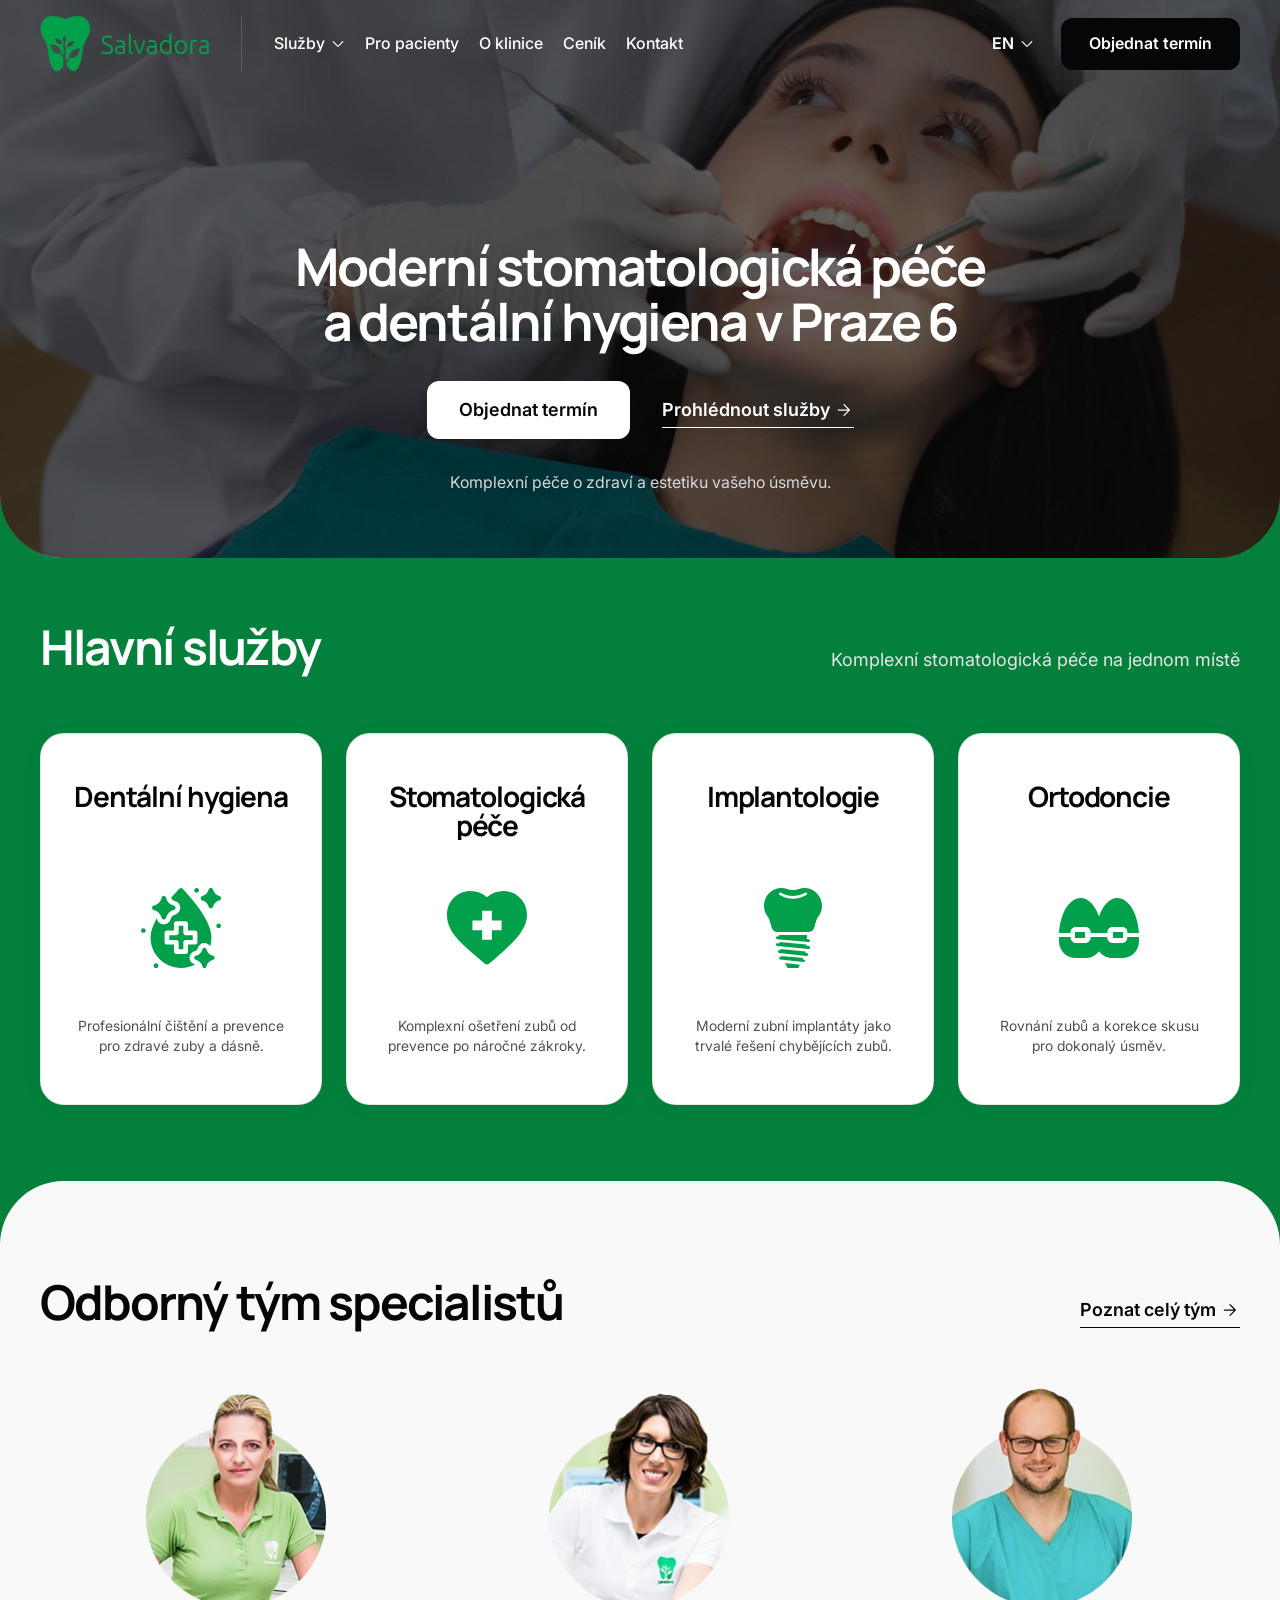
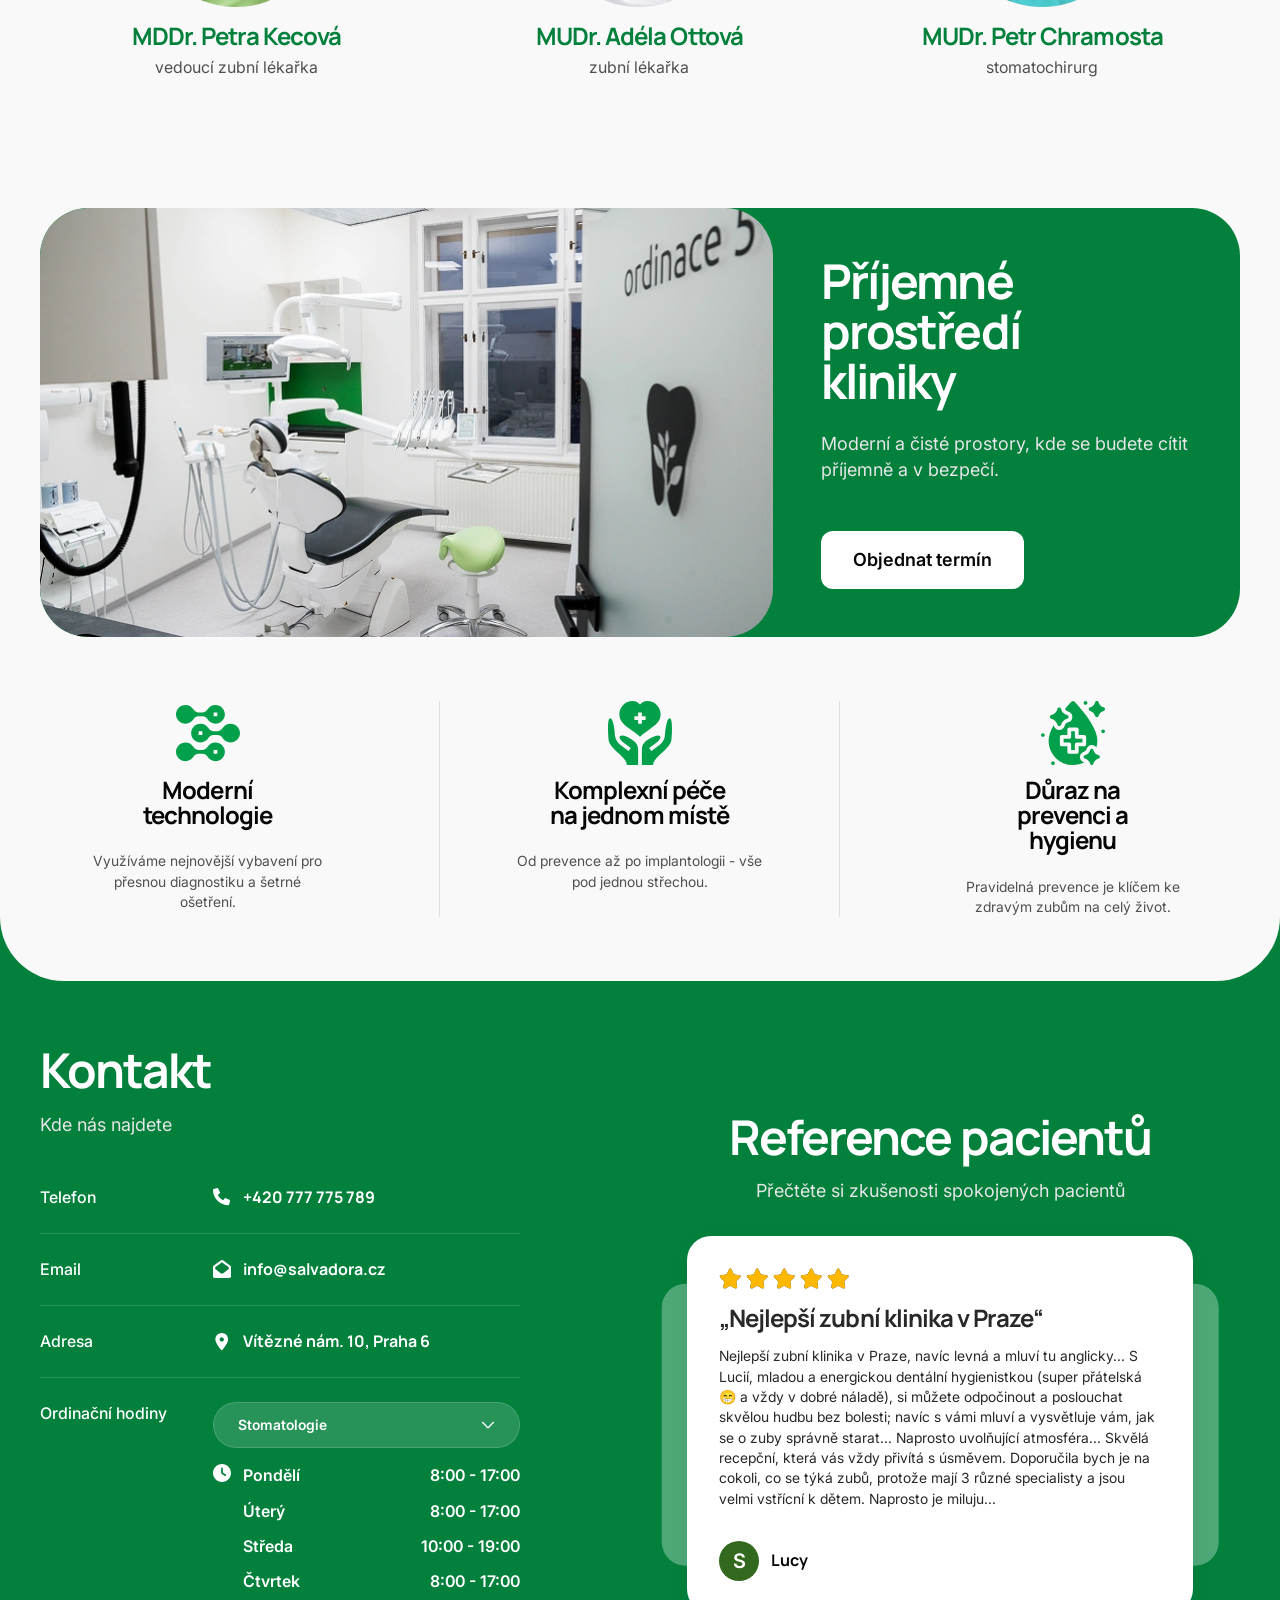
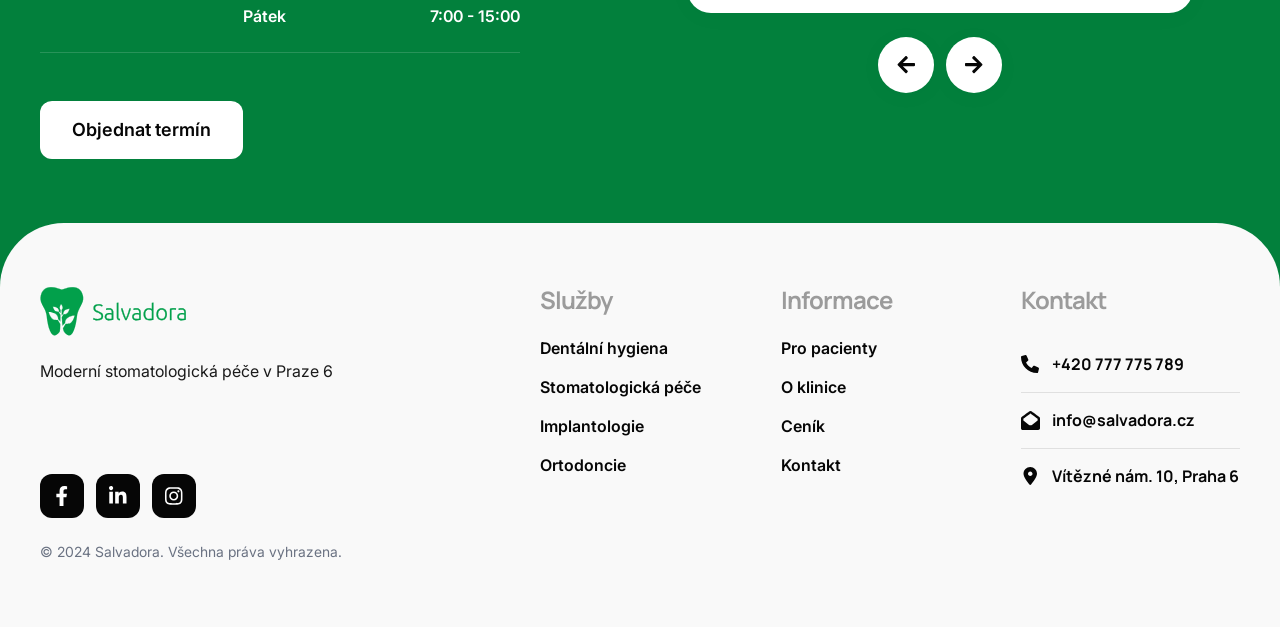
==== src/frontend/index.html @ 3bd39136 "asd" ====
<!doctype html>
<html lang="en">
  <head>
    <meta charset="UTF-8" />
    <meta http-equiv="X-UA-Compatible" content="IE=edge" />
    <meta name="viewport" content="width=device-width, initial-scale=1.0" />
    <link rel="icon" type="image/svg+xml" href="./images/favicon.ico" />
    <meta
      property="title"
      content="Moderní stomatologická péče a dentální hygiena v Praze 6"
    />
    <meta
      name="description"
      content="Komplexní péče o zdraví a estetiku vašeho úsměvu."
    />
    <meta property="image" content="./images/thumbnail.webp" />
    <meta
      property="og:title"
      content="Moderní stomatologická péče a dentální hygiena v Praze 6"
    />
    <meta
      property="og:description"
      content="Komplexní péče o zdraví a estetiku vašeho úsměvu."
    />

    <meta property="og:image" content="./thumbnail.webp" />
    <meta property="og:image:width" content="800" />
    <meta property="og:image:height" content="600" />
    <meta property="og:image:alt" content="image" />

    <meta
      name="twitter:title"
      content="Moderní stomatologická péče a dentální hygiena v Praze 6"
    />
    <meta
      name="twitter:description"
      content="Komplexní péče o zdraví a estetiku vašeho úsměvu."
    />
    <meta name="twitter:image" content="./thumbnail.webp" />
    <meta name="twitter:image:width" content="800" />
    <meta name="twitter:image:height" content="600" />
    <meta name="twitter:image:alt" content="image" />
    <meta name="twitter:card" content="summary_large_image" />
    <meta name="twitter:site" mailto:content="https://salvadora.vercel.app/" />
    <meta
      name="description"
      content="Moderní stomatologická péče a dentální hygiena v Praze 6"
    />
    <meta
      name="keywords"
      content="Sportaréna, Zimní stadion gramotnost, Hotel, Sportovní hala, Wellness, Fitness, Beach volejbal"
    />
    <meta name="author" content="Madilyani" />
    <link
      rel="preload"
      href="./images/hero/bg.webp"
      as="image"
      fetchpriority="high"
    />
    <link rel="preload" href="./css/main.css" as="style" />
    <link rel="stylesheet" href="css/main.css" />
    <title>Home</title>
  </head>

  <body>
    <!-- header start
    =========================================== -->
    <header class="header dark" id="header">
      <div class="auto__container">
        <div class="header__inner">
          <a href="index.html" class="header__inner-logo">
            <img src="./images/logo.svg" alt="logo" />
          </a>
          <nav class="nav" id="menu">
            <div class="nav__inner">
              <ul class="nav__inner-links">
                <li>
                  <a href="service.html">
                    Služby
                    <svg>
                      <use xlink:href="#chevronBottom"></use>
                    </svg>
                  </a>
                  <ul>
                    <li>
                      <a href="#">Dentální hygiena</a>
                    </li>
                    <li>
                      <a href="#">Stomatologická péče</a>
                    </li>
                    <li>
                      <a href="#">Implantologie</a>
                    </li>
                    <li>
                      <a href="#">Ortodoncie</a>
                    </li>
                  </ul>
                </li>
                <li>
                  <a href="service.html"> Pro pacienty </a>
                </li>
                <li>
                  <a href="#"> O klinice </a>
                </li>
                <li>
                  <a href="pricing.html"> Ceník </a>
                </li>
                <li>
                  <a href="contact.html"> Kontakt </a>
                </li>
              </ul>
              <div class="nav__inner-buttons">
                <div class="lang">
                  <div class="lang__btn">
                    <b> CS </b>
                    <span>
                      <svg>
                        <use xlink:href="#chevronBottom"></use>
                      </svg>
                    </span>
                  </div>
                  <div class="lang__menu">
                    <button type="button" data-lang="EN">EN</button>
                    <button type="button" data-lang="DE">DE</button>
                    <button type="button" data-lang="CS">CS</button>
                  </div>
                </div>
                <a href="#" class="button primary sm"> Objednat termín </a>
              </div>
            </div>
          </nav>
          <div class="burger" id="menuBtn">
            <span></span>
          </div>
        </div>
      </div>
    </header>
    <!-- header end
    =========================================== -->
    <main class="main sm">
      <!-- hero start
    =========================================== -->
      <section class="hero">
        <div class="hero__bg">
          <img src="./images/hero/bg.webp" alt="bg" />
          <video
            preload="auto"
            src="./images/hero/video.mp4"
            autoplay
            muted
            loop
            playsinline
            disablePictureInPicture
            poster="./images/hero/bg.webp"
          ></video>
        </div>
        <div class="auto__container">
          <div class="hero__inner">
            <div class="hero__inner-content">
              <h1
                class="wow fadeInUp"
                data-wow-duration=".5s"
                data-wow-delay=".1s"
              >
                Moderní stomatologická péče a dentální hygiena v Praze 6
              </h1>
              <div
                class="hero__inner-buttons wow fadeInUp"
                data-wow-duration=".5s"
                data-wow-delay=".4s"
              >
                <a href="#" class="button secondary"> Objednat termín </a>
                <a href="#" class="link light">
                  Prohlédnout služby
                  <span>
                    <svg>
                      <use xlink:href="#arrowRight"></use>
                    </svg>
                  </span>
                </a>
              </div>
              <div
                class="paragraph sm wow fadeInUp"
                data-wow-duration=".5s"
                data-wow-delay=".3s"
              >
                <p>Komplexní péče o zdraví a estetiku vašeho úsměvu.</p>
              </div>
            </div>
          </div>
        </div>
      </section>
      <!-- hero end
    =========================================== -->
      <!-- services start
    =========================================== -->
      <section class="services">
        <div class="bg-green">
          <div class="auto__container">
            <div class="services__inner">
              <div class="services__inner-top">
                <h2>Hlavní služby</h2>
                <p>Komplexní stomatologická péče na jednom místě</p>
              </div>
              <div class="services__inner-row">
                <div class="servicesItem">
                  <h3>Dentální hygiena</h3>
                  <div class="servicesItem__icon">
                    <img src="./images/services/1.svg" alt="icon" />
                  </div>
                  <div class="paragraph xsm">
                    <p>
                      Profesionální čištění a prevence pro zdravé zuby a dásně.
                    </p>
                  </div>
                </div>
                <div class="servicesItem">
                  <h3>Stomatologická péče</h3>
                  <div class="servicesItem__icon">
                    <img src="./images/services/2.svg" alt="icon" />
                  </div>
                  <div class="paragraph xsm">
                    <p>
                      Komplexní ošetření zubů od prevence po náročné zákroky.
                    </p>
                  </div>
                </div>
                <div class="servicesItem">
                  <h3>Implantologie</h3>
                  <div class="servicesItem__icon">
                    <img src="./images/services/3.svg" alt="icon" />
                  </div>
                  <div class="paragraph xsm">
                    <p>
                      Moderní zubní implantáty jako trvalé řešení chybějících
                      zubů.
                    </p>
                  </div>
                </div>
                <div class="servicesItem">
                  <h3>Ortodoncie</h3>
                  <div class="servicesItem__icon">
                    <img src="./images/services/4.svg" alt="icon" />
                  </div>
                  <div class="paragraph xsm">
                    <p>Rovnání zubů a korekce skusu pro dokonalý úsměv.</p>
                  </div>
                </div>
              </div>
            </div>
          </div>
        </div>
      </section>
      <!-- services end
    =========================================== -->
      <!-- team start
    =========================================== -->
      <section class="team">
        <div class="bg-white rounded-top">
          <div class="auto__container">
            <div class="team__inner">
              <div class="team__inner-top">
                <h2>Odborný tým specialistů</h2>
                <a href="#" class="link">
                  Poznat celý tým
                  <span>
                    <svg>
                      <use xlink:href="#arrowRight"></use>
                    </svg>
                  </span>
                </a>
              </div>
              <div class="team__inner-row">
                <div class="teamItem">
                  <div class="teamItem__image">
                    <img src="./images/team/1.webp" alt="MDDr. Petra Kecová" />
                  </div>
                  <h4>MDDr. Petra Kecová</h4>
                  <div class="paragraph sm">
                    <p>vedoucí zubní lékařka</p>
                  </div>
                </div>
                <div class="teamItem">
                  <div class="teamItem__image">
                    <img src="./images/team/2.webp" alt="MUDr. Adéla Ottová" />
                  </div>
                  <h4>MUDr. Adéla Ottová</h4>
                  <div class="paragraph sm">
                    <p>zubní lékařka</p>
                  </div>
                </div>
                <div class="teamItem">
                  <div class="teamItem__image">
                    <img
                      src="./images/team/3.webp"
                      alt="MUDr. Petr Chramosta"
                    />
                  </div>
                  <h4>MUDr. Petr Chramosta</h4>
                  <div class="paragraph sm">
                    <p>stomatochirurg</p>
                  </div>
                </div>
              </div>
            </div>
          </div>
        </div>
      </section>
      <!-- team end
    =========================================== -->
      <!-- envir start
    =========================================== -->
      <section class="envir">
        <div class="bg-white rounded-bottom">
          <div class="auto__container">
            <div class="envir__inner">
              <div class="envir__inner-main">
                <div class="envirImage">
                  <div class="envirImage__inner">
                    <img src="./images/environment/banner.webp" alt="banner" />
                  </div>
                </div>
                <div class="envirContent">
                  <h2>Příjemné prostředí kliniky</h2>
                  <p>
                    Moderní a čisté prostory, kde se budete cítit příjemně a v
                    bezpečí.
                  </p>
                  <a href="#" class="button secondary"> Objednat termín </a>
                </div>
              </div>
              <div class="envir__inner-row">
                <div class="envirItem">
                  <div class="envirItem__inner">
                    <div class="envirItem__icon">
                      <img src="./images/environment/icon-1.svg" alt="icon" />
                    </div>
                    <h4>Moderní technologie</h4>
                    <div class="paragraph xsm">
                      <p>
                        Využíváme nejnovější vybavení pro přesnou diagnostiku a
                        šetrné ošetření.
                      </p>
                    </div>
                  </div>
                </div>
                <div class="envirItem">
                  <div class="envirItem__inner">
                    <div class="envirItem__icon">
                      <img src="./images/environment/icon-2.svg" alt="icon" />
                    </div>
                    <h4>Komplexní péče na jednom místě</h4>
                    <div class="paragraph xsm">
                      <p>
                        Od prevence až po implantologii - vše pod jednou
                        střechou.
                      </p>
                    </div>
                  </div>
                </div>
                <div class="envirItem">
                  <div class="envirItem__inner">
                    <div class="envirItem__icon">
                      <img src="./images/environment/icon-3.svg" alt="icon" />
                    </div>
                    <h4>Důraz na prevenci a hygienu</h4>
                    <div class="paragraph xsm">
                      <p>
                        Pravidelná prevence je klíčem ke zdravým zubům na celý
                        život.
                      </p>
                    </div>
                  </div>
                </div>
              </div>
            </div>
          </div>
        </div>
      </section>
      <!-- envir end
    =========================================== -->
      <!-- join start
    =========================================== -->
      <section class="join">
        <div class="bg-green">
          <div class="auto__container">
            <div class="join__inner">
              <div class="joinContact">
                <div class="joinContact__title">
                  <h2>Kontakt</h2>
                  <p>Kde nás najdete</p>
                </div>
                <div class="joinContact__col">
                  <a
                    href="tel:+420 777 775 789"
                    class="joinItem"
                    target="_blank"
                  >
                    <div class="joinItem__title">
                      <div class="paragraph">
                        <p class="sm">Telefon</p>
                      </div>
                    </div>
                    <div class="joinItem__content">
                      <div class="joinItem__info">
                        <span>
                          <svg>
                            <use xlink:href="#phoneIcon"></use>
                          </svg>
                        </span>
                        <h6>+420 777 775 789</h6>
                      </div>
                    </div>
                  </a>
                  <a
                    href="mailto:info@salvadora.cz"
                    class="joinItem"
                    target="_blank"
                  >
                    <div class="joinItem__title">
                      <div class="paragraph">
                        <p class="sm">Email</p>
                      </div>
                    </div>
                    <div class="joinItem__content">
                      <div class="joinItem__info">
                        <span>
                          <svg>
                            <use xlink:href="#mailIcon"></use>
                          </svg>
                        </span>
                        <h6>info@salvadora.cz</h6>
                      </div>
                    </div>
                  </a>
                  <a
                    href="https://maps.app.goo.gl/96EUiA7mdK3tNPhs7"
                    class="joinItem"
                    target="_blank"
                  >
                    <div class="joinItem__title">
                      <div class="paragraph">
                        <p class="sm">Adresa</p>
                      </div>
                    </div>
                    <div class="joinItem__content">
                      <div class="joinItem__info">
                        <span>
                          <svg>
                            <use xlink:href="#locationIcon"></use>
                          </svg>
                        </span>
                        <h6>Vítězné nám. 10, Praha 6</h6>
                      </div>
                    </div>
                  </a>
                  <div class="joinItem">
                    <div class="joinItem__title">
                      <div class="paragraph">
                        <p class="sm">Ordinační hodiny</p>
                      </div>
                    </div>
                    <div class="joinItem__content">
                      <div class="select">
                        <select name="" id="">
                          <option value="Stomatologie" selected>
                            Stomatologie
                          </option>
                          <option value="Stomatologická péče">
                            Stomatologická péče
                          </option>
                          <option value="Implantologie">Implantologie</option>
                          <option value="Ortodoncie">Ortodoncie</option>
                        </select>
                        <svg>
                          <use xlink:href="#chevronBottom"></use>
                        </svg>
                      </div>
                      <div class="joinItem__schedule">
                        <span>
                          <svg>
                            <use xlink:href="#clockIcon"></use>
                          </svg>
                        </span>
                        <ul>
                          <li>
                            <p>Pondělí</p>
                            <p>8:00 - 17:00</p>
                          </li>
                          <li>
                            <p>Úterý</p>
                            <p>8:00 - 17:00</p>
                          </li>
                          <li>
                            <p>Středa</p>
                            <p>10:00 - 19:00</p>
                          </li>
                          <li>
                            <p>Čtvrtek</p>
                            <p>8:00 - 17:00</p>
                          </li>
                          <li>
                            <p>Pátek</p>
                            <p>7:00 - 15:00</p>
                          </li>
                        </ul>
                      </div>
                    </div>
                  </div>
                </div>
                <div class="joinContact__foot">
                  <a href="#" class="button secondary"> Objednat termín </a>
                </div>
              </div>
              <div class="joinRef">
                <div class="joinRef__title">
                  <h2>Reference pacientů</h2>
                  <p>Přečtěte si zkušenosti spokojených pacientů</p>
                </div>
                <div class="joinRef__wrapper">
                  <div class="joinRef__slider">
                    <div class="swiper-wrapper">
                      <div class="swiper-slide">
                        <div class="joinSlide">
                          <div class="joinSlide__stars">
                            <img
                              src="./images/join/stars-empty.svg"
                              alt="stars"
                            />
                            <div
                              class="joinSlide__stars-overlay"
                              style="max-width: 100%"
                            >
                              <img
                                src="./images/join/stars-filled.svg"
                                alt="stars"
                              />
                            </div>
                          </div>
                          <div class="joinSlide__content">
                            <h4>„Nejlepší zubní klinika v Praze“</h4>
                            <div class="paragraph xsm">
                              <p>
                                Nejlepší zubní klinika v Praze, navíc levná a
                                mluví tu anglicky... S Lucií, mladou a
                                energickou dentální hygienistkou (super
                                přátelská 😁 a vždy v dobré náladě), si můžete
                                odpočinout a poslouchat skvělou hudbu bez
                                bolesti; navíc s vámi mluví a vysvětluje vám,
                                jak se o zuby správně starat... Naprosto
                                uvolňující atmosféra... Skvělá recepční, která
                                vás vždy přivítá s úsměvem. Doporučila bych je
                                na cokoli, co se týká zubů, protože mají 3 různé
                                specialisty a jsou velmi vstřícní k dětem.
                                Naprosto je miluju...
                              </p>
                            </div>
                          </div>

                          <div class="joinSlide__profile">
                            <div class="joinSlide__avatar">
                              <p>S</p>
                            </div>
                            <div class="joinSlide__name">
                              <h6>Lucy</h6>
                            </div>
                          </div>
                        </div>
                      </div>
                      <div class="swiper-slide">
                        <div class="joinSlide">
                          <div class="joinSlide__stars">
                            <img
                              src="./images/join/stars-empty.svg"
                              alt="stars"
                            />
                            <div
                              class="joinSlide__stars-overlay"
                              style="max-width: 80%"
                            >
                              <img
                                src="./images/join/stars-filled.svg"
                                alt="stars"
                              />
                            </div>
                          </div>
                          <div class="joinSlide__content">
                            <h4>„2Nejlepší zubní klinika v Praze“</h4>
                            <div class="paragraph xsm">
                              <p>
                                Nejlepší zubní klinika v Praze, navíc levná a
                                mluví tu anglicky... S Lucií, mladou a
                                energickou dentální hygienistkou (super
                                přátelská 😁 a vždy v dobré náladě), si můžete
                                odpočinout a poslouchat skvělou hudbu bez
                                bolesti; navíc s vámi mluví a vysvětluje vám,
                                jak se o zuby správně starat... Naprosto
                                uvolňující atmosféra... Skvělá recepční, která
                              </p>
                            </div>
                          </div>
                          <div class="joinSlide__profile">
                            <div class="joinSlide__avatar">
                              <p>S</p>
                            </div>
                            <div class="joinSlide__name">
                              <h6>Lucy</h6>
                            </div>
                          </div>
                        </div>
                      </div>
                      <div class="swiper-slide">
                        <div class="joinSlide">
                          <div class="joinSlide__stars">
                            <img
                              src="./images/join/stars-empty.svg"
                              alt="stars"
                            />
                            <div
                              class="joinSlide__stars-overlay"
                              style="max-width: 100%"
                            >
                              <img
                                src="./images/join/stars-filled.svg"
                                alt="stars"
                              />
                            </div>
                          </div>
                          <div class="joinSlide__content">
                            <h4>„Nejlepší zubní klinika v Praze“</h4>
                            <div class="paragraph xsm">
                              <p>
                                Nejlepší zubní klinika v Praze, navíc levná a
                                mluví tu anglicky... S Lucií, mladou a
                                energickou dentální hygienistkou (super
                                přátelská 😁 a vždy v dobré náladě), si můžete
                                odpočinout a poslouchat skvělou hudbu bez
                                bolesti; navíc s vámi mluví a vysvětluje vám,
                                jak se o zuby správně starat... Naprosto
                                uvolňující atmosféra... Skvělá recepční, která
                                vás vždy přivítá s úsměvem. Doporučila bych je
                                na cokoli, co se týká zubů, protože mají 3 různé
                                specialisty a jsou velmi vstřícní k dětem.
                                Naprosto je miluju...
                              </p>
                            </div>
                          </div>
                          <div class="joinSlide__profile">
                            <div class="joinSlide__avatar">
                              <p>S</p>
                            </div>
                            <div class="joinSlide__name">
                              <h6>Lucy</h6>
                            </div>
                          </div>
                        </div>
                      </div>
                    </div>
                  </div>
                  <div class="swiper-buttons">
                    <button type="button" class="swiper-button-prev">
                      <svg>
                        <use xlink:href="#arrowRightSm"></use>
                      </svg>
                    </button>
                    <button type="button" class="swiper-button-next">
                      <svg>
                        <use xlink:href="#arrowRightSm"></use>
                      </svg>
                    </button>
                  </div>
                </div>
              </div>
            </div>
          </div>
        </div>
      </section>
      <!-- join end
    =========================================== -->
    </main>
    <!-- footer start
    =========================================== -->
    <footer class="footer">
      <div class="auto__container">
        <div class="footer__inner">
          <div class="footer__inner-row">
            <div class="footer__inner-main">
              <div class="footer__inner-logo">
                <img src="./images/logo.svg" alt="logo" />
              </div>
              <div class="paragraph">
                <p class="sm">Moderní stomatologická péče v Praze 6</p>
              </div>
            </div>
            <div class="footer__inner-links">
              <div class="footer__inner-col">
                <h4>Služby</h4>
                <a href="#"> Dentální hygiena </a>
                <a href="#"> Stomatologická péče </a>
                <a href="#"> Implantologie </a>
                <a href="#"> Ortodoncie </a>
              </div>
              <div class="footer__inner-col">
                <h4>Informace</h4>
                <a href="#"> Pro pacienty </a>
                <a href="#"> O klinice </a>
                <a href="#"> Ceník </a>
                <a href="#"> Kontakt </a>
              </div>
              <div class="footer__inner-col">
                <h4>Kontakt</h4>
                <a href="tel:+420 777 775 789" class="footerItem">
                  <span>
                    <svg>
                      <use xlink:href="#phoneIcon"></use>
                    </svg>
                  </span>
                  <h6>+420 777 775 789</h6>
                </a>
                <a href="mailto:info@salvadora.cz" class="footerItem">
                  <span>
                    <svg>
                      <use xlink:href="#mailIcon"></use>
                    </svg>
                  </span>
                  <h6>info@salvadora.cz</h6>
                </a>
                <a
                  href="https://maps.app.goo.gl/96EUiA7mdK3tNPhs7"
                  class="footerItem"
                  target="_blank"
                >
                  <span>
                    <svg>
                      <use xlink:href="#locationIcon"></use>
                    </svg>
                  </span>
                  <h6>Vítězné nám. 10, Praha 6</h6>
                </a>
              </div>
            </div>
          </div>
          <div class="footer__inner-copy">
            <div class="footer__inner-social">
              <a href="#">
                <svg>
                  <use xlink:href="#facebook"></use>
                </svg>
              </a>
              <a href="#">
                <svg>
                  <use xlink:href="#linkedin"></use>
                </svg>
              </a>
              <a href="#">
                <svg>
                  <use xlink:href="#instagram"></use>
                </svg>
              </a>
            </div>
            <div class="paragraph xsm">
              <p>© 2024 Salvadora. Všechna práva vyhrazena.</p>
            </div>
          </div>
        </div>
      </div>
    </footer>
    <!-- footer end
    =========================================== -->
    <!-- modals start-->
    <div class="modall" id="modal-1">
      <div class="modall__inner">
        <form action="#" class="modallMain">
          <div class="modall__inner-head">
            <div class="modall__inner-title">
              <h3>Kontaktujte nás</h3>
            </div>
            <div class="modall__inner-close modallClose" data-modal="modal-1">
              <svg>
                <use xlink:href="#closeIcon"></use>
              </svg>
            </div>
          </div>
          <div class="modallForm">
            <div class="modallForm__row">
              <label class="input__outer big">
                <p>Jméno</p>
                <div class="input">
                  <input type="text" placeholder="Zadejte sem..." />
                </div>
              </label>
              <label class="input__outer">
                <p>E-mail</p>
                <div class="input">
                  <input type="email" placeholder="Zadejte sem..." />
                </div>
              </label>
              <label class="input__outer">
                <p>Telefon</p>
                <div class="input">
                  <input type="tel" placeholder="Zadejte sem..." />
                </div>
              </label>
              <label class="input__outer big">
                <p>Zpráva</p>
                <div class="input">
                  <textarea
                    name=""
                    id=""
                    rows="5"
                    placeholder="Zadejte sem..."
                  ></textarea>
                </div>
              </label>
            </div>
            <label class="check">
              <div class="check__box">
                <input type="checkbox" />
                <span> </span>
              </div>
              <p>
                Souhlasím se zásadami ochrany osobních údajů společnosti
                Savadora
              </p>
            </label>
          </div>
        </form>
        <div class="modall__inner-foot">
          <button type="submit" class="button primary sm">
            Odeslat zprávu
          </button>
        </div>
      </div>
    </div>
    <!-- modals end-->

    <!-- Sprites
    =========================================== -->
    <svg style="display: none">
      <symbol id="arrowRight" viewBox="0 0 24 24">
        <path
          d="M16.627 12.75H5.25C5.03717 12.75 4.859 12.6782 4.7155 12.5345C4.57183 12.391 4.5 12.2128 4.5 12C4.5 11.7872 4.57183 11.609 4.7155 11.4655C4.859 11.3218 5.03717 11.25 5.25 11.25H16.627L11.4577 6.08076C11.3091 5.93209 11.2357 5.75809 11.2375 5.55876C11.2395 5.35942 11.318 5.18217 11.473 5.02701C11.6282 4.88217 11.8038 4.80717 12 4.80201C12.1962 4.79684 12.3718 4.87184 12.527 5.02701L18.8673 11.3673C18.9609 11.4609 19.0269 11.5597 19.0652 11.6635C19.1037 11.7673 19.123 11.8795 19.123 12C19.123 12.1205 19.1037 12.2327 19.0652 12.3365C19.0269 12.4403 18.9609 12.5391 18.8673 12.6328L12.527 18.973C12.3885 19.1115 12.217 19.1823 12.0125 19.1855C11.808 19.1887 11.6282 19.1178 11.473 18.973C11.318 18.8178 11.2405 18.6397 11.2405 18.4385C11.2405 18.2372 11.318 18.0589 11.473 17.9038L16.627 12.75Z"
          fill="currentColor"
        />
      </symbol>
      <symbol id="arrowRightSm" viewBox="0 0 18 18">
        <path
          d="M7.42188 1.21094L8.28125 0.351562C8.67188 0 9.25781 0 9.60938 0.351562L17.2266 7.92969C17.5781 8.32031 17.5781 8.90625 17.2266 9.25781L9.60938 16.875C9.25781 17.2266 8.67188 17.2266 8.28125 16.875L7.42188 16.0156C7.07031 15.625 7.07031 15.0391 7.42188 14.6484L12.1484 10.1562H0.9375C0.390625 10.1562 0 9.76562 0 9.21875V7.96875C0 7.46094 0.390625 7.03125 0.9375 7.03125H12.1484L7.42188 2.57812C7.07031 2.1875 7.03125 1.60156 7.42188 1.21094Z"
          fill="currentColor"
        />
      </symbol>
      <symbol id="chevronBottom" viewBox="0 0 20 20">
        <path
          d="M10 12.3463L16.2773 6.06897C16.4429 5.90341 16.6378 5.82272 16.8621 5.82688C17.0865 5.83119 17.2815 5.91612 17.4471 6.08168C17.6126 6.24737 17.6954 6.44237 17.6954 6.66668C17.6954 6.89098 17.6126 7.08598 17.4471 7.25168L11.0673 13.6442C10.9166 13.7949 10.7478 13.9065 10.5608 13.9792C10.3739 14.0518 10.187 14.0881 10 14.0881C9.81307 14.0881 9.62612 14.0518 9.43918 13.9792C9.25223 13.9065 9.08342 13.7949 8.93272 13.6442L2.54001 7.25168C2.37446 7.08598 2.29383 6.88883 2.29814 6.66022C2.30244 6.43161 2.38737 6.23452 2.55293 6.06897C2.71848 5.90341 2.91348 5.82063 3.13793 5.82063C3.36223 5.82063 3.55717 5.90341 3.72272 6.06897L10 12.3463Z"
          fill="currentColor"
        />
      </symbol>
      <symbol id="mailIcon" viewBox="0 0 18 18">
        <path
          d="M17.332 5.73047C17.7539 6.04688 18 6.53906 18 7.06641V16.3477C18 17.2617 17.2266 18 16.3125 18H1.6875C0.738281 18 0 17.2617 0 16.3125V7.06641C0 6.53906 0.210938 6.04688 0.632812 5.73047C1.51172 5.02734 2.21484 4.5 6.39844 1.47656C6.99609 1.05469 8.15625 0 8.96484 0H9C9.80859 0 10.9688 1.05469 11.5664 1.47656C15.75 4.5 16.4531 5.0625 17.332 5.73047ZM10.6523 12.9375L15.75 8.96484V7.34766C14.9766 6.75 14.0625 6.08203 10.2305 3.30469C10.125 3.19922 9.98438 3.09375 9.84375 2.98828C9.66797 2.84766 9.28125 2.53125 9 2.35547C8.68359 2.53125 8.29688 2.84766 8.12109 2.98828C7.98047 3.09375 7.83984 3.19922 7.73438 3.26953C3.86719 6.08203 2.98828 6.75 2.25 7.34766V8.96484L7.3125 12.9375C7.80469 13.3242 8.40234 13.5 9 13.5C9.5625 13.5 10.1602 13.3242 10.6523 12.9375Z"
          fill="currentColor"
        />
      </symbol>
      <symbol id="phoneIcon" viewBox="0 0 19 19">
        <path
          d="M17.9648 13.6758L17.1211 17.2266C17.0156 17.7539 16.5938 18.1055 16.0664 18.1055C7.20703 18.0703 0 10.8633 0 2.00391C0 1.47656 0.316406 1.05469 0.84375 0.949219L4.39453 0.105469C4.88672 0 5.41406 0.28125 5.625 0.738281L7.27734 4.57031C7.45312 5.02734 7.34766 5.55469 6.96094 5.83594L5.0625 7.38281C6.25781 9.80859 8.22656 11.7773 10.6875 12.9727L12.2344 11.0742C12.5156 10.7227 13.043 10.582 13.5 10.7578L17.332 12.4102C17.7891 12.6562 18.0703 13.1836 17.9648 13.6758Z"
          fill="currentColor"
        />
      </symbol>
      <symbol id="locationIcon" viewBox="0 0 14 19">
        <path
          d="M5.90625 17.5781C4.07812 15.293 0 9.84375 0 6.75C0 3.02344 2.98828 0 6.75 0C10.4766 0 13.5 3.02344 13.5 6.75C13.5 9.84375 9.38672 15.293 7.55859 17.5781C7.13672 18.1055 6.32812 18.1055 5.90625 17.5781ZM6.75 9C7.98047 9 9 8.01562 9 6.75C9 5.51953 7.98047 4.5 6.75 4.5C5.48438 4.5 4.5 5.51953 4.5 6.75C4.5 8.01562 5.48438 9 6.75 9Z"
          fill="currentColor"
        />
      </symbol>
      <symbol id="clockIcon" viewBox="0 0 18 18">
        <path
          d="M9 18C4.00781 18 0 13.9922 0 9C0 4.04297 4.00781 0 9 0C13.957 0 18 4.04297 18 9C18 13.9922 13.957 18 9 18ZM8.15625 9C8.15625 9.28125 8.29688 9.5625 8.50781 9.70312L11.8828 11.9531C12.2695 12.2344 12.7969 12.1289 13.043 11.7422C13.3242 11.3555 13.2188 10.8281 12.832 10.5469L9.84375 8.57812V4.21875C9.84375 3.76172 9.45703 3.375 8.96484 3.375C8.50781 3.375 8.12109 3.76172 8.12109 4.21875L8.15625 9Z"
          fill="currentColor"
        />
      </symbol>
      <symbol id="searchIcon" viewBox="0 0 24 24">
        <path
          d="M9.51906 15.6152C7.81139 15.6152 6.36522 15.023 5.18056 13.8385C3.99606 12.6538 3.40381 11.2077 3.40381 9.5C3.40381 7.79233 3.99606 6.34617 5.18056 5.1615C6.36522 3.977 7.81139 3.38475 9.51906 3.38475C11.2267 3.38475 12.6729 3.977 13.8576 5.1615C15.0421 6.34617 15.6343 7.79233 15.6343 9.5C15.6343 10.2142 15.5145 10.8963 15.2748 11.5463C15.035 12.1962 14.7151 12.7616 14.3151 13.2423L20.0691 18.9962C20.2076 19.1346 20.2784 19.3086 20.2816 19.5182C20.2847 19.7279 20.2139 19.9052 20.0691 20.05C19.9242 20.1948 19.7486 20.2673 19.5421 20.2673C19.3357 20.2673 19.1601 20.1948 19.0153 20.05L13.2613 14.296C12.7613 14.7088 12.1863 15.0319 11.5363 15.2653C10.8863 15.4986 10.2139 15.6152 9.51906 15.6152ZM9.51906 14.1155C10.8076 14.1155 11.8989 13.6683 12.7931 12.774C13.6874 11.8798 14.1346 10.7885 14.1346 9.5C14.1346 8.2115 13.6874 7.12017 12.7931 6.226C11.8989 5.33167 10.8076 4.8845 9.51906 4.8845C8.23056 4.8845 7.13923 5.33167 6.24506 6.226C5.35072 7.12017 4.90356 8.2115 4.90356 9.5C4.90356 10.7885 5.35072 11.8798 6.24506 12.774C7.13923 13.6683 8.23056 14.1155 9.51906 14.1155Z"
          fill="currentColor"
        />
      </symbol>
      <symbol id="facebook" viewBox="0 0 44 44">
        <path
          d="M26.3984 23.25H23.4688V32H19.5625V23.25H16.3594V19.6562H19.5625V16.8828C19.5625 13.7578 21.4375 12 24.2891 12C25.6562 12 27.1016 12.2734 27.1016 12.2734V15.3594H25.5C23.9375 15.3594 23.4688 16.2969 23.4688 17.3125V19.6562H26.9453L26.3984 23.25Z"
          fill="currentColor"
        />
      </symbol>
      <symbol id="linkedin" viewBox="0 0 44 44">
        <path
          d="M16.9062 29.5H13.2734V17.8203H16.9062V29.5ZM15.0703 16.2578C13.9375 16.2578 13 15.2812 13 14.1094C13 12.5078 14.7188 11.4922 16.125 12.3125C16.7891 12.6641 17.1797 13.3672 17.1797 14.1094C17.1797 15.2812 16.2422 16.2578 15.0703 16.2578ZM30.4609 29.5H26.8672V23.8359C26.8672 22.4688 26.8281 20.75 24.9531 20.75C23.0781 20.75 22.8047 22.1953 22.8047 23.7188V29.5H19.1719V17.8203H22.6484V19.4219H22.6875C23.1953 18.5234 24.3672 17.5469 26.125 17.5469C29.7969 17.5469 30.5 19.9688 30.5 23.0938V29.5H30.4609Z"
          fill="currentColor"
        />
      </symbol>
      <symbol id="instagram" viewBox="0 0 44 44">
        <path
          d="M21.75 17.5078C24.2109 17.5078 26.2422 19.5391 26.2422 22C26.2422 24.5 24.2109 26.4922 21.75 26.4922C19.25 26.4922 17.2578 24.5 17.2578 22C17.2578 19.5391 19.25 17.5078 21.75 17.5078ZM21.75 24.9297C23.3516 24.9297 24.6406 23.6406 24.6406 22C24.6406 20.3984 23.3516 19.1094 21.75 19.1094C20.1094 19.1094 18.8203 20.3984 18.8203 22C18.8203 23.6406 20.1484 24.9297 21.75 24.9297ZM27.4531 17.3516C27.4531 16.7656 26.9844 16.2969 26.3984 16.2969C25.8125 16.2969 25.3438 16.7656 25.3438 17.3516C25.3438 17.9375 25.8125 18.4062 26.3984 18.4062C26.9844 18.4062 27.4531 17.9375 27.4531 17.3516ZM30.4219 18.4062C30.5 19.8516 30.5 24.1875 30.4219 25.6328C30.3438 27.0391 30.0312 28.25 29.0156 29.3047C28 30.3203 26.75 30.6328 25.3438 30.7109C23.8984 30.7891 19.5625 30.7891 18.1172 30.7109C16.7109 30.6328 15.5 30.3203 14.4453 29.3047C13.4297 28.25 13.1172 27.0391 13.0391 25.6328C12.9609 24.1875 12.9609 19.8516 13.0391 18.4062C13.1172 17 13.4297 15.75 14.4453 14.7344C15.5 13.7188 16.7109 13.4062 18.1172 13.3281C19.5625 13.25 23.8984 13.25 25.3438 13.3281C26.75 13.4062 28 13.7188 29.0156 14.7344C30.0312 15.75 30.3438 17 30.4219 18.4062ZM28.5469 27.1562C29.0156 26.0234 28.8984 23.2891 28.8984 22C28.8984 20.75 29.0156 18.0156 28.5469 16.8438C28.2344 16.1016 27.6484 15.4766 26.9062 15.2031C25.7344 14.7344 23 14.8516 21.75 14.8516C20.4609 14.8516 17.7266 14.7344 16.5938 15.2031C15.8125 15.5156 15.2266 16.1016 14.9141 16.8438C14.4453 18.0156 14.5625 20.75 14.5625 22C14.5625 23.2891 14.4453 26.0234 14.9141 27.1562C15.2266 27.9375 15.8125 28.5234 16.5938 28.8359C17.7266 29.3047 20.4609 29.1875 21.75 29.1875C23 29.1875 25.7344 29.3047 26.9062 28.8359C27.6484 28.5234 28.2734 27.9375 28.5469 27.1562Z"
          fill="currentColor"
        />
      </symbol>
      <symbol id="closeIcon" viewBox="0 0 28 28">
        <path
          d="M13.999 15.6333L8.28229 21.35C8.0684 21.5639 7.79618 21.6708 7.46562 21.6708C7.13507 21.6708 6.86285 21.5639 6.64896 21.35C6.43507 21.1361 6.32812 20.8639 6.32812 20.5333C6.32812 20.2028 6.43507 19.9306 6.64896 19.7167L12.3656 14L6.64896 8.28333C6.43507 8.06944 6.32812 7.79722 6.32812 7.46667C6.32812 7.13611 6.43507 6.86389 6.64896 6.65C6.86285 6.43611 7.13507 6.32917 7.46562 6.32917C7.79618 6.32917 8.0684 6.43611 8.28229 6.65L13.999 12.3667L19.7156 6.65C19.9295 6.43611 20.2017 6.32917 20.5323 6.32917C20.8628 6.32917 21.1351 6.43611 21.349 6.65C21.5628 6.86389 21.6698 7.13611 21.6698 7.46667C21.6698 7.79722 21.5628 8.06944 21.349 8.28333L15.6323 14L21.349 19.7167C21.5628 19.9306 21.6698 20.2028 21.6698 20.5333C21.6698 20.8639 21.5628 21.1361 21.349 21.35C21.1351 21.5639 20.8628 21.6708 20.5323 21.6708C20.2017 21.6708 19.9295 21.5639 19.7156 21.35L13.999 15.6333Z"
          fill="currentColor"
        />
      </symbol>
    </svg>

    <!-- js
    =========================================== -->
    <script src="./js/wow.js"></script>
    <script src="./js/swiper.js"></script>
    <script src="./js/main.js"></script>
    <script src="./js/modals.js"></script>
    <script src="./js/slider.js"></script>
    <script src="js/ScrollTrigger.min.js"></script>
    <script src="js/lenis.min.js"></script>
    <script>
      const lenis = new Lenis();
      function raf(time) {
        lenis.raf(time);
        ScrollTrigger.update();
        requestAnimationFrame(raf);
      }
      requestAnimationFrame(raf);
      // wow start
      var wow = new WOW({
        boxClass: "wow",
        animateClass: "animated",
        offset: 0,
        mobile: true,
        live: true,
        scrollContainer: null,
        resetAnimation: true,
      });
      wow.init();
      // wow end
    </script>
  </body>
</html>
---- src/frontend/css/main.css ----
@charset "UTF-8";@font-face{font-family:"Inter";src:url("./fonts/Inter18pt-Bold.woff2") format("woff2");font-weight:bold;font-style:normal;font-display:swap}@font-face{font-family:"Inter";src:url("./fonts/Inter18pt-Medium.woff2") format("woff2");font-weight:500;font-style:normal;font-display:swap}@font-face{font-family:"Inter";src:url("./fonts/Inter18pt-Italic.woff2") format("woff2");font-weight:normal;font-style:italic;font-display:swap}@font-face{font-family:"Inter";src:url("./fonts/Inter18pt-Regular.woff2") format("woff2");font-weight:normal;font-style:normal;font-display:swap}@font-face{font-family:"Inter";src:url("./fonts/Inter18pt-SemiBold.woff2") format("woff2");font-weight:600;font-style:normal;font-display:swap}@font-face{font-family:"Manrope";src:url("./fonts/Manrope-Bold.woff2") format("woff2");font-weight:bold;font-style:normal;font-display:swap}@font-face{font-family:"Manrope";src:url("./fonts/Manrope-Regular.woff2") format("woff2");font-weight:normal;font-style:normal;font-display:swap}@font-face{font-family:"lg";src:url("./fonts/lg.woff2?io9a6k") format("woff2"),url("./fonts/lg.ttf?io9a6k") format("truetype"),url("./fonts/lg.woff?io9a6k") format("woff"),url("./fonts/lg.svg?io9a6k#lg") format("svg");font-weight:normal;font-style:normal;font-display:block}.lg-icon{font-family:"lg"!important;speak:never;font-style:normal;font-weight:normal;font-variant:normal;text-transform:none;line-height:1;-webkit-font-smoothing:antialiased;-moz-osx-font-smoothing:grayscale}.lg-container{font-family:system-ui,-apple-system,"Segoe UI",Roboto,"Helvetica Neue",Arial,"Noto Sans","Liberation Sans",sans-serif,"Apple Color Emoji","Segoe UI Emoji","Segoe UI Symbol","Noto Color Emoji"}.lg-next,.lg-prev{background-color:rgba(0,0,0,0.45);border-radius:2px;color:#999;cursor:pointer;display:block;font-size:22px;margin-top:-10px;padding:8px 10px 9px;position:absolute;top:50%;z-index:1084;outline:none;border:none}.lg-next.disabled,.lg-prev.disabled{opacity:0!important;cursor:default}.lg-next:hover:not(.disabled),.lg-prev:hover:not(.disabled){color:#fff}.lg-single-item .lg-next,.lg-single-item .lg-prev{display:none}.lg-next{right:20px}.lg-next:before{content:""}.lg-prev{left:20px}.lg-prev:after{content:""}@-webkit-keyframes lg-right-end{0%{left:0}50%{left:-30px}to{left:0}}@keyframes lg-right-end{0%{left:0}50%{left:-30px}to{left:0}}@-webkit-keyframes lg-left-end{0%{left:0}50%{left:30px}to{left:0}}@keyframes lg-left-end{0%{left:0}50%{left:30px}to{left:0}}.lg-outer.lg-right-end .lg-object{-webkit-animation:lg-right-end 0.3s;animation:lg-right-end 0.3s;position:relative}.lg-outer.lg-left-end .lg-object{-webkit-animation:lg-left-end 0.3s;animation:lg-left-end 0.3s;position:relative}.lg-toolbar{z-index:1082;left:0;position:absolute;top:0;width:100%}.lg-media-overlap .lg-toolbar{background-image:-webkit-gradient(linear,left bottom,left top,from(rgba(0,0,0,0)),to(rgba(0,0,0,0.4)));background-image:linear-gradient(0deg,rgba(0,0,0,0),rgba(0,0,0,0.4))}.lg-toolbar .lg-icon{color:#999;cursor:pointer;float:right;font-size:24px;height:47px;line-height:27px;padding:10px 0;text-align:center;width:50px;text-decoration:none!important;outline:medium none;will-change:color;-webkit-transition:color 0.2s linear;transition:color 0.2s linear;background:none;border:none;-webkit-box-shadow:none;box-shadow:none}.lg-toolbar .lg-icon.lg-icon-18{font-size:18px}.lg-toolbar .lg-icon:hover{color:#fff}.lg-toolbar .lg-close:after{content:""}.lg-toolbar .lg-maximize{font-size:22px}.lg-toolbar .lg-maximize:after{content:""}.lg-toolbar .lg-download:after{content:""}.lg-sub-html{color:#eee;font-size:16px;padding:10px 40px;text-align:center;z-index:1080;opacity:0;-webkit-transition:opacity 0.2s ease-out 0s;transition:opacity 0.2s ease-out 0s}.lg-sub-html h4{margin:0;font-size:13px;font-weight:bold}.lg-sub-html p{font-size:12px;margin:5px 0 0}.lg-sub-html a{color:inherit}.lg-sub-html a:hover{text-decoration:underline}.lg-media-overlap .lg-sub-html{background-image:-webkit-gradient(linear,left top,left bottom,from(rgba(0,0,0,0)),to(rgba(0,0,0,0.6)));background-image:linear-gradient(180deg,rgba(0,0,0,0),rgba(0,0,0,0.6))}.lg-item .lg-sub-html{position:absolute;bottom:0;right:0;left:0}.lg-error-msg{font-size:14px;color:#999}.lg-counter{color:#999;display:inline-block;font-size:16px;padding-left:20px;padding-top:12px;height:47px;vertical-align:middle}.lg-closing .lg-next,.lg-closing .lg-prev,.lg-closing .lg-sub-html,.lg-closing .lg-toolbar{opacity:0;-webkit-transition:-webkit-transform 0.08 cubic-bezier(0,0,0.25,1) 0s,opacity 0.08 cubic-bezier(0,0,0.25,1) 0s,color 0.08 linear;-webkit-transition:opacity 0.08 cubic-bezier(0,0,0.25,1) 0s,color 0.08 linear,-webkit-transform 0.08 cubic-bezier(0,0,0.25,1) 0s;transition:opacity 0.08 cubic-bezier(0,0,0.25,1) 0s,color 0.08 linear,-webkit-transform 0.08 cubic-bezier(0,0,0.25,1) 0s;transition:transform 0.08 cubic-bezier(0,0,0.25,1) 0s,opacity 0.08 cubic-bezier(0,0,0.25,1) 0s,color 0.08 linear;transition:transform 0.08 cubic-bezier(0,0,0.25,1) 0s,opacity 0.08 cubic-bezier(0,0,0.25,1) 0s,color 0.08 linear,-webkit-transform 0.08 cubic-bezier(0,0,0.25,1) 0s}body:not(.lg-from-hash) .lg-outer.lg-start-zoom .lg-item:not(.lg-zoomable) .lg-img-wrap,body:not(.lg-from-hash) .lg-outer.lg-start-zoom .lg-item:not(.lg-zoomable) .lg-video-cont{opacity:0;-webkit-transform:scale3d(0.5,0.5,0.5);transform:scale3d(0.5,0.5,0.5);will-change:transform,opacity;-webkit-transition:-webkit-transform 250ms cubic-bezier(0,0,0.25,1) 0s,opacity 250ms cubic-bezier(0,0,0.25,1)!important;-webkit-transition:opacity 250ms cubic-bezier(0,0,0.25,1),-webkit-transform 250ms cubic-bezier(0,0,0.25,1) 0s!important;transition:opacity 250ms cubic-bezier(0,0,0.25,1),-webkit-transform 250ms cubic-bezier(0,0,0.25,1) 0s!important;transition:transform 250ms cubic-bezier(0,0,0.25,1) 0s,opacity 250ms cubic-bezier(0,0,0.25,1)!important;transition:transform 250ms cubic-bezier(0,0,0.25,1) 0s,opacity 250ms cubic-bezier(0,0,0.25,1),-webkit-transform 250ms cubic-bezier(0,0,0.25,1) 0s!important}body:not(.lg-from-hash) .lg-outer.lg-start-zoom .lg-item:not(.lg-zoomable).lg-complete .lg-img-wrap,body:not(.lg-from-hash) .lg-outer.lg-start-zoom .lg-item:not(.lg-zoomable).lg-complete .lg-video-cont{opacity:1;-webkit-transform:scale3d(1,1,1);transform:scale3d(1,1,1)}.lg-icon:focus-visible{color:#fff;border-radius:3px;outline:1px dashed rgba(255,255,255,0.6)}.lg-toolbar .lg-icon:focus-visible{border-radius:8px;outline-offset:-5px}.lg-outer .lg-thumb-outer{background-color:#000000a9;width:100%;max-height:350px;overflow:hidden;float:left}.lg-outer .lg-thumb-outer.lg-grab .lg-thumb-item{cursor:-webkit-grab;cursor:-o-grab;cursor:-ms-grab;cursor:grab}.lg-outer .lg-thumb-outer.lg-grabbing .lg-thumb-item{cursor:move;cursor:-webkit-grabbing;cursor:-o-grabbing;cursor:-ms-grabbing;cursor:grabbing}.lg-outer .lg-thumb-outer.lg-dragging .lg-thumb{-webkit-transition-duration:0s!important;transition-duration:0s!important}.lg-outer .lg-thumb-outer.lg-rebuilding-thumbnails .lg-thumb{-webkit-transition-duration:0s!important;transition-duration:0s!important}.lg-outer .lg-thumb-outer.lg-thumb-align-middle{text-align:center}.lg-outer .lg-thumb-outer.lg-thumb-align-left{text-align:left}.lg-outer .lg-thumb-outer.lg-thumb-align-right{text-align:right}.lg-outer.lg-single-item .lg-thumb-outer{display:none}.lg-outer .lg-thumb{padding:5px 0;height:100%;margin-bottom:-5px;display:inline-block;vertical-align:middle}@media (min-width:768px){.lg-outer .lg-thumb{padding:10px 0}}.lg-outer .lg-thumb-item{cursor:pointer;float:left;overflow:hidden;height:100%;border-radius:2px;margin-bottom:5px;will-change:border-color}@media (min-width:768px){.lg-outer .lg-thumb-item{border-radius:4px;border:2px solid #fff;-webkit-transition:border-color 0.25s ease;transition:border-color 0.25s ease}}.lg-outer .lg-thumb-item.active,.lg-outer .lg-thumb-item:hover{border-color:#a90707}.lg-outer .lg-thumb-item img{width:100%;height:100%;-o-object-fit:cover;object-fit:cover;display:block}.lg-outer.lg-can-toggle .lg-item{padding-bottom:0}.lg-outer .lg-toggle-thumb:after{content:""}.lg-outer.lg-animate-thumb .lg-thumb{-webkit-transition-timing-function:cubic-bezier(0.215,0.61,0.355,1);transition-timing-function:cubic-bezier(0.215,0.61,0.355,1)}.lg-outer .lg-video-cont{text-align:center;display:inline-block;vertical-align:middle;position:relative}.lg-outer .lg-video-cont .lg-object{width:100%!important;height:100%!important}.lg-outer .lg-has-iframe .lg-video-cont{-webkit-overflow-scrolling:touch;overflow:auto}.lg-outer .lg-video-object{position:absolute;left:0;right:0;width:100%;height:100%;top:0;bottom:0;z-index:3}.lg-outer .lg-video-poster{z-index:1}.lg-outer .lg-has-video .lg-video-object{opacity:0;will-change:opacity;-webkit-transition:opacity 0.3s ease-in;transition:opacity 0.3s ease-in}.lg-outer .lg-has-video.lg-video-loaded .lg-video-play-button,.lg-outer .lg-has-video.lg-video-loaded .lg-video-poster{opacity:0!important}.lg-outer .lg-has-video.lg-video-loaded .lg-video-object{opacity:1}@-webkit-keyframes lg-play-stroke{0%{stroke-dasharray:1,200;stroke-dashoffset:0}50%{stroke-dasharray:89,200;stroke-dashoffset:-35px}to{stroke-dasharray:89,200;stroke-dashoffset:-124px}}@keyframes lg-play-stroke{0%{stroke-dasharray:1,200;stroke-dashoffset:0}50%{stroke-dasharray:89,200;stroke-dashoffset:-35px}to{stroke-dasharray:89,200;stroke-dashoffset:-124px}}@-webkit-keyframes lg-play-rotate{to{-webkit-transform:rotate(360deg);transform:rotate(360deg)}}@keyframes lg-play-rotate{to{-webkit-transform:rotate(360deg);transform:rotate(360deg)}}.lg-video-play-button{width:18%;max-width:140px;position:absolute;top:50%;left:50%;z-index:2;cursor:pointer;-webkit-transform:translate(-50%,-50%) scale(1);transform:translate(-50%,-50%) scale(1);will-change:opacity,transform;-webkit-transition:-webkit-transform 0.25s cubic-bezier(0.17,0.88,0.32,1.28),opacity 0.1s;-webkit-transition:opacity 0.1s,-webkit-transform 0.25s cubic-bezier(0.17,0.88,0.32,1.28);transition:opacity 0.1s,-webkit-transform 0.25s cubic-bezier(0.17,0.88,0.32,1.28);transition:transform 0.25s cubic-bezier(0.17,0.88,0.32,1.28),opacity 0.1s;transition:transform 0.25s cubic-bezier(0.17,0.88,0.32,1.28),opacity 0.1s,-webkit-transform 0.25s cubic-bezier(0.17,0.88,0.32,1.28)}.lg-video-play-button:hover .lg-video-play-icon,.lg-video-play-button:hover .lg-video-play-icon-bg{opacity:1}.lg-video-play-icon-bg{fill:none;stroke-width:3%;stroke:#fcfcfc;opacity:0.6;will-change:opacity;-webkit-transition:opacity 0.12s ease-in;transition:opacity 0.12s ease-in}.lg-video-play-icon-circle{position:absolute;top:0;left:0;bottom:0;right:0;fill:none;stroke-width:3%;stroke:rgba(30,30,30,0.9);stroke-opacity:1;stroke-linecap:round;stroke-dasharray:200;stroke-dashoffset:200}.lg-video-play-icon{position:absolute;width:25%;max-width:120px;left:50%;top:50%;-webkit-transform:translate3d(-50%,-50%,0);transform:translate3d(-50%,-50%,0);opacity:0.6;will-change:opacity;-webkit-transition:opacity 0.12s ease-in;transition:opacity 0.12s ease-in}.lg-video-play-icon .lg-video-play-icon-inner{fill:#fcfcfc}.lg-video-loading .lg-video-play-icon-circle{-webkit-animation:lg-play-rotate 2s linear 0.25s infinite,lg-play-stroke 1.5s ease-in-out 0.25s infinite;animation:lg-play-rotate 2s linear 0.25s infinite,lg-play-stroke 1.5s ease-in-out 0.25s infinite}.lg-video-loaded .lg-video-play-button{opacity:0;-webkit-transform:translate(-50%,-50%) scale(0.7);transform:translate(-50%,-50%) scale(0.7)}.lg-progress-bar{background-color:#333;height:5px;left:0;position:absolute;top:0;width:100%;z-index:1083;opacity:0;will-change:opacity;-webkit-transition:opacity 0.08s ease 0s;transition:opacity 0.08s ease 0s}.lg-progress-bar .lg-progress{background-color:#a90707;height:5px;width:0}.lg-progress-bar.lg-start .lg-progress{width:100%}.lg-show-autoplay .lg-progress-bar{opacity:1}.lg-autoplay-button:after{content:""}.lg-show-autoplay .lg-autoplay-button:after{content:""}.lg-single-item .lg-autoplay-button{opacity:0.75;pointer-events:none}.lg-outer.lg-css3.lg-zoom-dragging .lg-item.lg-complete.lg-zoomable .lg-image,.lg-outer.lg-css3.lg-zoom-dragging .lg-item.lg-complete.lg-zoomable .lg-img-wrap{-webkit-transition-duration:0ms!important;transition-duration:0ms!important}.lg-outer.lg-use-transition-for-zoom .lg-item.lg-complete.lg-zoomable .lg-img-wrap{will-change:transform;-webkit-transition:-webkit-transform 0.5s cubic-bezier(0.12,0.415,0.01,1.19) 0s;transition:-webkit-transform 0.5s cubic-bezier(0.12,0.415,0.01,1.19) 0s;transition:transform 0.5s cubic-bezier(0.12,0.415,0.01,1.19) 0s;transition:transform 0.5s cubic-bezier(0.12,0.415,0.01,1.19) 0s,-webkit-transform 0.5s cubic-bezier(0.12,0.415,0.01,1.19) 0s}.lg-outer.lg-use-transition-for-zoom.lg-zoom-drag-transition .lg-item.lg-complete.lg-zoomable .lg-img-wrap{will-change:transform;-webkit-transition:-webkit-transform 0.8s cubic-bezier(0,0,0.25,1) 0s;transition:-webkit-transform 0.8s cubic-bezier(0,0,0.25,1) 0s;transition:transform 0.8s cubic-bezier(0,0,0.25,1) 0s;transition:transform 0.8s cubic-bezier(0,0,0.25,1) 0s,-webkit-transform 0.8s cubic-bezier(0,0,0.25,1) 0s}.lg-outer .lg-item.lg-complete.lg-zoomable .lg-img-wrap{-webkit-transform:translate3d(0,0,0);transform:translate3d(0,0,0);-webkit-backface-visibility:hidden;backface-visibility:hidden}.lg-outer .lg-item.lg-complete.lg-zoomable .lg-dummy-img,.lg-outer .lg-item.lg-complete.lg-zoomable .lg-image{-webkit-transform:scale3d(1,1,1);transform:scale3d(1,1,1);-webkit-transition:-webkit-transform 0.5s cubic-bezier(0.12,0.415,0.01,1.19) 0s,opacity 0.15s!important;-webkit-transition:opacity 0.15s,-webkit-transform 0.5s cubic-bezier(0.12,0.415,0.01,1.19) 0s!important;transition:opacity 0.15s,-webkit-transform 0.5s cubic-bezier(0.12,0.415,0.01,1.19) 0s!important;transition:transform 0.5s cubic-bezier(0.12,0.415,0.01,1.19) 0s,opacity 0.15s!important;transition:transform 0.5s cubic-bezier(0.12,0.415,0.01,1.19) 0s,opacity 0.15s,-webkit-transform 0.5s cubic-bezier(0.12,0.415,0.01,1.19) 0s!important;-webkit-backface-visibility:hidden;backface-visibility:hidden}.lg-outer .lg-item.lg-complete.lg-zoomable .lg-dummy-img.no-transition,.lg-outer .lg-item.lg-complete.lg-zoomable .lg-image.no-transition{-webkit-transition:none!important;transition:none!important}.lg-outer .lg-item.lg-complete.lg-zoomable .lg-dummy-img.reset-transition,.lg-outer .lg-item.lg-complete.lg-zoomable .lg-image.reset-transition{-webkit-transform:scale3d(1,1,1) translate3d(-50%,-50%,0px)!important;transform:scale3d(1,1,1) translate3d(-50%,-50%,0px)!important;max-width:none!important;max-height:none!important;top:50%!important;left:50%!important}.lg-outer .lg-item.lg-complete.lg-zoomable .lg-dummy-img.reset-transition-x,.lg-outer .lg-item.lg-complete.lg-zoomable .lg-image.reset-transition-x{-webkit-transform:scale3d(1,1,1) translate3d(-50%,0,0px)!important;transform:scale3d(1,1,1) translate3d(-50%,0,0px)!important;top:0!important;left:50%!important;max-width:none!important;max-height:none!important}.lg-outer .lg-item.lg-complete.lg-zoomable .lg-dummy-img.reset-transition-y,.lg-outer .lg-item.lg-complete.lg-zoomable .lg-image.reset-transition-y{-webkit-transform:scale3d(1,1,1) translate3d(0,-50%,0px)!important;transform:scale3d(1,1,1) translate3d(0,-50%,0px)!important;top:50%!important;left:0%!important;max-width:none!important;max-height:none!important}.lg-icon.lg-zoom-in:after{content:""}.lg-actual-size .lg-icon.lg-zoom-in{opacity:0.5;pointer-events:none}.lg-icon.lg-actual-size{font-size:20px}.lg-icon.lg-actual-size:after{content:""}.lg-icon.lg-zoom-out{opacity:0.5;pointer-events:none}.lg-icon.lg-zoom-out:after{content:""}.lg-zoomed .lg-icon.lg-zoom-out{opacity:1;pointer-events:auto}.lg-outer.lg-first-slide-loading .lg-actual-size,.lg-outer.lg-first-slide-loading .lg-zoom-in,.lg-outer.lg-first-slide-loading .lg-zoom-out,.lg-outer[data-lg-slide-type=iframe] .lg-actual-size,.lg-outer[data-lg-slide-type=iframe] .lg-zoom-in,.lg-outer[data-lg-slide-type=iframe] .lg-zoom-out,.lg-outer[data-lg-slide-type=video] .lg-actual-size,.lg-outer[data-lg-slide-type=video] .lg-zoom-in,.lg-outer[data-lg-slide-type=video] .lg-zoom-out{opacity:0.75;pointer-events:none}.lg-outer .lg-pager-outer{text-align:center;z-index:1080;height:10px;margin-bottom:10px}.lg-outer .lg-pager-outer.lg-pager-hover .lg-pager-cont{overflow:visible}.lg-outer.lg-single-item .lg-pager-outer{display:none}.lg-outer .lg-pager-cont{cursor:pointer;display:inline-block;overflow:hidden;position:relative;vertical-align:top;margin:0 5px}.lg-outer .lg-pager-cont:hover .lg-pager-thumb-cont{opacity:1;-webkit-transform:translate3d(0,0,0);transform:translate3d(0,0,0)}.lg-outer .lg-pager-cont.lg-pager-active .lg-pager{-webkit-box-shadow:0 0 0 2px white inset;box-shadow:0 0 0 2px white inset}.lg-outer .lg-pager-thumb-cont{background-color:#fff;color:#fff;bottom:100%;height:83px;left:0;margin-bottom:20px;margin-left:-60px;opacity:0;padding:5px;position:absolute;width:120px;border-radius:3px;will-change:transform,opacity;-webkit-transition:opacity 0.15s ease 0s,-webkit-transform 0.15s ease 0s;transition:opacity 0.15s ease 0s,-webkit-transform 0.15s ease 0s;transition:opacity 0.15s ease 0s,transform 0.15s ease 0s;transition:opacity 0.15s ease 0s,transform 0.15s ease 0s,-webkit-transform 0.15s ease 0s;-webkit-transform:translate3d(0,5px,0);transform:translate3d(0,5px,0)}.lg-outer .lg-pager-thumb-cont img{width:100%;height:100%}.lg-outer .lg-pager{background-color:rgba(255,255,255,0.5);border-radius:50%;-webkit-box-shadow:0 0 0 8px rgba(255,255,255,0.7) inset;box-shadow:0 0 0 8px rgba(255,255,255,0.7) inset;display:block;height:12px;-webkit-transition:box-shadow 0.3s ease 0s;-webkit-transition:-webkit-box-shadow 0.3s ease 0s;transition:-webkit-box-shadow 0.3s ease 0s;transition:box-shadow 0.3s ease 0s;transition:box-shadow 0.3s ease 0s,-webkit-box-shadow 0.3s ease 0s;width:12px}.lg-outer .lg-pager:focus,.lg-outer .lg-pager:hover{-webkit-box-shadow:0 0 0 8px white inset;box-shadow:0 0 0 8px white inset}.lg-outer .lg-caret{border-left:10px solid transparent;border-right:10px solid transparent;border-top:10px dashed;bottom:-10px;display:inline-block;height:0;left:50%;margin-left:-5px;position:absolute;vertical-align:middle;width:0}.lg-fullscreen:after{content:""}.lg-fullscreen-on .lg-fullscreen:after{content:""}.lg-outer .lg-dropdown-overlay{background-color:rgba(0,0,0,0.25);bottom:0;cursor:default;left:0;position:absolute;right:0;top:0;z-index:1081;opacity:0;visibility:hidden;will-change:visibility,opacity;-webkit-transition:visibility 0s linear 0.18s,opacity 0.18s linear 0s;transition:visibility 0s linear 0.18s,opacity 0.18s linear 0s}.lg-outer.lg-dropdown-active .lg-dropdown,.lg-outer.lg-dropdown-active .lg-dropdown-overlay{-webkit-transition-delay:0s;transition-delay:0s;-webkit-transform:translate3d(0,0px,0);transform:translate3d(0,0px,0);opacity:1;visibility:visible}.lg-outer.lg-dropdown-active .lg-share{color:#fff}.lg-outer .lg-dropdown{background-color:#fff;border-radius:2px;font-size:14px;list-style-type:none;margin:0;padding:10px 0;position:absolute;right:0;text-align:left;top:50px;opacity:0;visibility:hidden;-webkit-transform:translate3d(0,5px,0);transform:translate3d(0,5px,0);will-change:visibility,opacity,transform;-webkit-transition:-webkit-transform 0.18s linear 0s,visibility 0s linear 0.5s,opacity 0.18s linear 0s;-webkit-transition:visibility 0s linear 0.5s,opacity 0.18s linear 0s,-webkit-transform 0.18s linear 0s;transition:visibility 0s linear 0.5s,opacity 0.18s linear 0s,-webkit-transform 0.18s linear 0s;transition:transform 0.18s linear 0s,visibility 0s linear 0.5s,opacity 0.18s linear 0s;transition:transform 0.18s linear 0s,visibility 0s linear 0.5s,opacity 0.18s linear 0s,-webkit-transform 0.18s linear 0s}.lg-outer .lg-dropdown:after{content:"";display:block;height:0;width:0;position:absolute;border:8px solid transparent;border-bottom-color:#fff;right:16px;top:-16px}.lg-outer .lg-dropdown>li:last-child{margin-bottom:0px}.lg-outer .lg-dropdown>li:hover a{color:#333}.lg-outer .lg-dropdown a{color:#333;display:block;white-space:pre;padding:4px 12px;font-family:"Open Sans","Helvetica Neue",Helvetica,Arial,sans-serif;font-size:12px}.lg-outer .lg-dropdown a:hover{background-color:rgba(0,0,0,0.07)}.lg-outer .lg-dropdown .lg-dropdown-text{display:inline-block;line-height:1;margin-top:-3px;vertical-align:middle}.lg-outer .lg-dropdown .lg-icon{color:#333;display:inline-block;float:none;font-size:20px;height:auto;line-height:1;margin-right:8px;padding:0;vertical-align:middle;width:auto}.lg-outer .lg-share{position:relative}.lg-outer .lg-share:after{content:""}.lg-outer .lg-share-facebook .lg-icon{color:#3b5998}.lg-outer .lg-share-facebook .lg-icon:after{content:""}.lg-outer .lg-share-twitter .lg-icon{color:#00aced}.lg-outer .lg-share-twitter .lg-icon:after{content:""}.lg-outer .lg-share-pinterest .lg-icon{color:#cb2027}.lg-outer .lg-share-pinterest .lg-icon:after{content:""}.lg-comment-box{width:420px;max-width:100%;position:absolute;right:0;top:0;bottom:0;z-index:9999;background-color:#fff;will-change:transform;-webkit-transform:translate3d(100%,0,0);transform:translate3d(100%,0,0);-webkit-transition:-webkit-transform 0.4s cubic-bezier(0,0,0.25,1) 0s;transition:-webkit-transform 0.4s cubic-bezier(0,0,0.25,1) 0s;transition:transform 0.4s cubic-bezier(0,0,0.25,1) 0s;transition:transform 0.4s cubic-bezier(0,0,0.25,1) 0s,-webkit-transform 0.4s cubic-bezier(0,0,0.25,1) 0s}.lg-comment-box .lg-comment-title{margin:0;color:#fff;font-size:18px}.lg-comment-box .lg-comment-header{background-color:#000;padding:12px 20px;position:absolute;left:0;right:0;top:0}.lg-comment-box .lg-comment-body{height:100%!important;padding-top:43px!important;width:100%!important}.lg-comment-box .fb-comments{height:100%;width:100%;background:url("../images/loading.gif") no-repeat scroll center center #fff;overflow-y:auto;display:inline-block}.lg-comment-box .fb-comments[fb-xfbml-state=rendered]{background-image:none}.lg-comment-box .fb-comments>span{max-width:100%}.lg-comment-box .lg-comment-close{position:absolute;right:5px;top:12px;cursor:pointer;font-size:20px;color:#999;will-change:color;-webkit-transition:color 0.2s linear;transition:color 0.2s linear}.lg-comment-box .lg-comment-close:hover{color:#fff}.lg-comment-box .lg-comment-close:after{content:""}.lg-comment-box iframe{max-width:100%!important;width:100%!important}.lg-comment-box #disqus_thread{padding:0 20px}.lg-outer .lg-comment-overlay{background-color:rgba(0,0,0,0.25);bottom:0;cursor:default;left:0;position:fixed;right:0;top:0;z-index:1081;opacity:0;visibility:hidden;will-change:visibility,opacity;-webkit-transition:visibility 0s linear 0.18s,opacity 0.18s linear 0s;transition:visibility 0s linear 0.18s,opacity 0.18s linear 0s}.lg-outer .lg-comment-toggle:after{content:""}.lg-outer.lg-comment-active .lg-comment-overlay{-webkit-transition-delay:0s;transition-delay:0s;-webkit-transform:translate3d(0,0px,0);transform:translate3d(0,0px,0);opacity:1;visibility:visible}.lg-outer.lg-comment-active .lg-comment-toggle{color:#fff}.lg-outer.lg-comment-active .lg-comment-box{-webkit-transform:translate3d(0,0,0);transform:translate3d(0,0,0)}.lg-outer .lg-img-rotate{position:absolute;left:0;right:0;top:0;bottom:0;-webkit-transition:-webkit-transform 0.4s cubic-bezier(0,0,0.25,1) 0s;transition:-webkit-transform 0.4s cubic-bezier(0,0,0.25,1) 0s;transition:transform 0.4s cubic-bezier(0,0,0.25,1) 0s;transition:transform 0.4s cubic-bezier(0,0,0.25,1) 0s,-webkit-transform 0.4s cubic-bezier(0,0,0.25,1) 0s}.lg-outer[data-lg-slide-type=iframe] .lg-flip-hor,.lg-outer[data-lg-slide-type=iframe] .lg-flip-ver,.lg-outer[data-lg-slide-type=iframe] .lg-rotate-left,.lg-outer[data-lg-slide-type=iframe] .lg-rotate-right,.lg-outer[data-lg-slide-type=video] .lg-flip-hor,.lg-outer[data-lg-slide-type=video] .lg-flip-ver,.lg-outer[data-lg-slide-type=video] .lg-rotate-left,.lg-outer[data-lg-slide-type=video] .lg-rotate-right{opacity:0.75;pointer-events:none}.lg-outer .lg-img-rotate:before{content:"";display:inline-block;height:100%;vertical-align:middle}.lg-rotate-left:after{content:""}.lg-rotate-right:after{content:""}.lg-icon.lg-flip-hor,.lg-icon.lg-flip-ver{font-size:26px}.lg-flip-ver:after{content:""}.lg-flip-hor:after{content:""}.lg-medium-zoom-item{cursor:-webkit-zoom-in;cursor:zoom-in}.lg-medium-zoom .lg-outer{cursor:-webkit-zoom-out;cursor:zoom-out}.lg-medium-zoom .lg-outer.lg-grab img.lg-object{cursor:-webkit-zoom-out;cursor:zoom-out}.lg-medium-zoom .lg-outer.lg-grabbing img.lg-object{cursor:-webkit-zoom-out;cursor:zoom-out}.lg-relative-caption .lg-outer .lg-sub-html{white-space:normal;bottom:auto;padding:0;background-image:none}.lg-relative-caption .lg-outer .lg-relative-caption-item{opacity:0;padding:16px 0;-webkit-transition:0.5s opacity ease;transition:0.5s opacity ease}.lg-relative-caption .lg-outer .lg-show-caption .lg-relative-caption-item{opacity:1}.lg-group:after{content:"";display:table;clear:both}.lg-container{display:none;outline:none}.lg-container.lg-show{display:block}.lg-on{scroll-behavior:unset}.lg-overlay-open{overflow:hidden}.lg-hide-sub-html .lg-sub-html,.lg-next,.lg-pager-outer,.lg-prev,.lg-toolbar{opacity:0;will-change:transform,opacity;-webkit-transition:-webkit-transform 0.25s cubic-bezier(0,0,0.25,1) 0s,opacity 0.25s cubic-bezier(0,0,0.25,1) 0s;-webkit-transition:opacity 0.25s cubic-bezier(0,0,0.25,1) 0s,-webkit-transform 0.25s cubic-bezier(0,0,0.25,1) 0s;transition:opacity 0.25s cubic-bezier(0,0,0.25,1) 0s,-webkit-transform 0.25s cubic-bezier(0,0,0.25,1) 0s;transition:transform 0.25s cubic-bezier(0,0,0.25,1) 0s,opacity 0.25s cubic-bezier(0,0,0.25,1) 0s;transition:transform 0.25s cubic-bezier(0,0,0.25,1) 0s,opacity 0.25s cubic-bezier(0,0,0.25,1) 0s,-webkit-transform 0.25s cubic-bezier(0,0,0.25,1) 0s}.lg-show-in .lg-next,.lg-show-in .lg-pager-outer,.lg-show-in .lg-prev,.lg-show-in .lg-toolbar{opacity:1}.lg-show-in.lg-hide-sub-html .lg-sub-html{opacity:1}.lg-show-in .lg-hide-items .lg-prev{opacity:0;-webkit-transform:translate3d(-10px,0,0);transform:translate3d(-10px,0,0)}.lg-show-in .lg-hide-items .lg-next{opacity:0;-webkit-transform:translate3d(10px,0,0);transform:translate3d(10px,0,0)}.lg-show-in .lg-hide-items .lg-toolbar{opacity:0;-webkit-transform:translate3d(0,-10px,0);transform:translate3d(0,-10px,0)}.lg-show-in .lg-hide-items.lg-hide-sub-html .lg-sub-html{opacity:0;-webkit-transform:translate3d(0,20px,0);transform:translate3d(0,20px,0)}.lg-outer{width:100%;height:100%;position:fixed;top:0;left:0;z-index:1050;text-align:left;opacity:0.001;outline:none;will-change:auto;overflow:hidden;-webkit-transition:opacity 0.15s ease 0s;transition:opacity 0.15s ease 0s}.lg-outer *{-webkit-box-sizing:border-box;box-sizing:border-box}.lg-outer.lg-zoom-from-image{opacity:1}.lg-outer.lg-visible{opacity:1}.lg-outer.lg-css3 .lg-item:not(.lg-start-end-progress).lg-current,.lg-outer.lg-css3 .lg-item:not(.lg-start-end-progress).lg-next-slide,.lg-outer.lg-css3 .lg-item:not(.lg-start-end-progress).lg-prev-slide{-webkit-transition-duration:inherit!important;transition-duration:inherit!important;-webkit-transition-timing-function:inherit!important;transition-timing-function:inherit!important}.lg-outer.lg-css3.lg-dragging .lg-item.lg-current,.lg-outer.lg-css3.lg-dragging .lg-item.lg-next-slide,.lg-outer.lg-css3.lg-dragging .lg-item.lg-prev-slide{-webkit-transition-duration:0s!important;transition-duration:0s!important;opacity:1}.lg-outer.lg-grab img.lg-object{cursor:-webkit-grab;cursor:-o-grab;cursor:-ms-grab;cursor:grab}.lg-outer.lg-grabbing img.lg-object{cursor:move;cursor:-webkit-grabbing;cursor:-o-grabbing;cursor:-ms-grabbing;cursor:grabbing}.lg-outer .lg-content{position:absolute;top:0;left:0;right:0;bottom:0}.lg-outer .lg-inner{width:100%;position:absolute;left:0;top:0;bottom:0;-webkit-transition:opacity 0s;transition:opacity 0s;white-space:nowrap}.lg-outer .lg-item{display:none!important}.lg-outer .lg-item:not(.lg-start-end-progress){background:url("../images/loading.gif") no-repeat scroll center center transparent}.lg-outer.lg-css3 .lg-current,.lg-outer.lg-css3 .lg-next-slide,.lg-outer.lg-css3 .lg-prev-slide{display:inline-block!important}.lg-outer.lg-css .lg-current{display:inline-block!important}.lg-outer .lg-img-wrap,.lg-outer .lg-item{display:inline-block;text-align:center;position:absolute;width:100%;height:100%}.lg-outer .lg-img-wrap:before,.lg-outer .lg-item:before{content:"";display:inline-block;height:100%;vertical-align:middle}.lg-outer .lg-img-wrap{position:absolute;left:0;right:0;top:0;bottom:0;white-space:nowrap;font-size:0}.lg-outer .lg-item.lg-complete{background-image:none}.lg-outer .lg-item.lg-current{z-index:1060}.lg-outer .lg-object{display:inline-block;vertical-align:middle;max-width:100%;max-height:100%;width:auto;height:auto;position:relative}.lg-outer .lg-empty-html.lg-sub-html,.lg-outer .lg-empty-html .lg-sub-html{display:none}.lg-outer.lg-hide-download .lg-download{opacity:0.75;pointer-events:none}.lg-outer .lg-first-slide .lg-dummy-img{position:absolute;top:50%;left:50%}.lg-outer.lg-components-open:not(.lg-zoomed) .lg-components{-webkit-transform:translate3d(0,0%,0);transform:translate3d(0,0%,0);opacity:1}.lg-outer.lg-components-open:not(.lg-zoomed) .lg-sub-html{opacity:1;-webkit-transition:opacity 0.2s ease-out 0.15s;transition:opacity 0.2s ease-out 0.15s}.lg-backdrop{position:fixed;top:0;left:0;right:0;bottom:0;z-index:1040;background-color:#000000c9;opacity:0;will-change:auto;-webkit-transition:opacity 333ms ease-in 0s;transition:opacity 333ms ease-in 0s}.lg-backdrop.in{opacity:1}.lg-css3.lg-no-trans .lg-current,.lg-css3.lg-no-trans .lg-next-slide,.lg-css3.lg-no-trans .lg-prev-slide{-webkit-transition:none 0s ease 0s!important;transition:none 0s ease 0s!important}.lg-css3.lg-use-css3 .lg-item{-webkit-backface-visibility:hidden;backface-visibility:hidden}.lg-css3.lg-fade .lg-item{opacity:0}.lg-css3.lg-fade .lg-item.lg-current{opacity:1}.lg-css3.lg-fade .lg-item.lg-current,.lg-css3.lg-fade .lg-item.lg-next-slide,.lg-css3.lg-fade .lg-item.lg-prev-slide{-webkit-transition:opacity 0.1s ease 0s;transition:opacity 0.1s ease 0s}.lg-css3.lg-use-css3 .lg-item.lg-start-progress{-webkit-transition:-webkit-transform 1s cubic-bezier(0.175,0.885,0.32,1.275) 0s;transition:-webkit-transform 1s cubic-bezier(0.175,0.885,0.32,1.275) 0s;transition:transform 1s cubic-bezier(0.175,0.885,0.32,1.275) 0s;transition:transform 1s cubic-bezier(0.175,0.885,0.32,1.275) 0s,-webkit-transform 1s cubic-bezier(0.175,0.885,0.32,1.275) 0s}.lg-css3.lg-use-css3 .lg-item.lg-start-end-progress{-webkit-transition:-webkit-transform 1s cubic-bezier(0,0,0.25,1) 0s;transition:-webkit-transform 1s cubic-bezier(0,0,0.25,1) 0s;transition:transform 1s cubic-bezier(0,0,0.25,1) 0s;transition:transform 1s cubic-bezier(0,0,0.25,1) 0s,-webkit-transform 1s cubic-bezier(0,0,0.25,1) 0s}.lg-css3.lg-slide.lg-use-css3 .lg-item{opacity:0}.lg-css3.lg-slide.lg-use-css3 .lg-item.lg-prev-slide{-webkit-transform:translate3d(-100%,0,0);transform:translate3d(-100%,0,0)}.lg-css3.lg-slide.lg-use-css3 .lg-item.lg-next-slide{-webkit-transform:translate3d(100%,0,0);transform:translate3d(100%,0,0)}.lg-css3.lg-slide.lg-use-css3 .lg-item.lg-current{-webkit-transform:translate3d(0,0,0);transform:translate3d(0,0,0);opacity:1}.lg-css3.lg-slide.lg-use-css3 .lg-item.lg-current,.lg-css3.lg-slide.lg-use-css3 .lg-item.lg-next-slide,.lg-css3.lg-slide.lg-use-css3 .lg-item.lg-prev-slide{-webkit-transition:-webkit-transform 1s cubic-bezier(0,0,0.25,1) 0s,opacity 0.1s ease 0s;-webkit-transition:opacity 0.1s ease 0s,-webkit-transform 1s cubic-bezier(0,0,0.25,1) 0s;transition:opacity 0.1s ease 0s,-webkit-transform 1s cubic-bezier(0,0,0.25,1) 0s;transition:transform 1s cubic-bezier(0,0,0.25,1) 0s,opacity 0.1s ease 0s;transition:transform 1s cubic-bezier(0,0,0.25,1) 0s,opacity 0.1s ease 0s,-webkit-transform 1s cubic-bezier(0,0,0.25,1) 0s}.lg-container{display:none}.lg-container.lg-show{display:block}.lg-container.lg-dragging-vertical .lg-backdrop{-webkit-transition-duration:0s!important;transition-duration:0s!important}.lg-container.lg-dragging-vertical .lg-css3 .lg-item.lg-current{-webkit-transition-duration:0s!important;transition-duration:0s!important;opacity:1}.lg-inline .lg-backdrop,.lg-inline .lg-outer{position:absolute}.lg-inline .lg-backdrop{z-index:1}.lg-inline .lg-outer{z-index:2}.lg-inline .lg-maximize:after{content:""}.lg-components{-webkit-transform:translate3d(0,100%,0);transform:translate3d(0,100%,0);will-change:transform;-webkit-transition:-webkit-transform 0.35s ease-out 0s;transition:-webkit-transform 0.35s ease-out 0s;transition:transform 0.35s ease-out 0s;transition:transform 0.35s ease-out 0s,-webkit-transform 0.35s ease-out 0s;z-index:1080;position:absolute;bottom:0;right:0;left:0}.lg-outer .lg-thumb-outer{background-color:#0d0a0a97;width:100%;max-height:350px;overflow:hidden;float:left}.lg-outer .lg-thumb-outer.lg-grab .lg-thumb-item{cursor:-webkit-grab;cursor:-o-grab;cursor:-ms-grab;cursor:grab}.lg-outer .lg-thumb-outer.lg-grabbing .lg-thumb-item{cursor:move;cursor:-webkit-grabbing;cursor:-o-grabbing;cursor:-ms-grabbing;cursor:grabbing}.lg-outer .lg-thumb-outer.lg-dragging .lg-thumb{-webkit-transition-duration:0s!important;transition-duration:0s!important}.lg-outer .lg-thumb-outer.lg-rebuilding-thumbnails .lg-thumb{-webkit-transition-duration:0s!important;transition-duration:0s!important}.lg-outer .lg-thumb-outer.lg-thumb-align-middle{text-align:center}.lg-outer .lg-thumb-outer.lg-thumb-align-left{text-align:left}.lg-outer .lg-thumb-outer.lg-thumb-align-right{text-align:right}.lg-outer.lg-single-item .lg-thumb-outer{display:none}.lg-outer .lg-thumb{padding:5px 0;height:100%;margin-bottom:-5px;display:inline-block;vertical-align:middle}@media (min-width:768px){.lg-outer .lg-thumb{padding:10px 0}}.lg-outer .lg-thumb-item{cursor:pointer;float:left;overflow:hidden;height:100%;border-radius:2px;margin-bottom:5px;will-change:border-color}@media (min-width:768px){.lg-outer .lg-thumb-item{border-radius:4px;border:2px solid #fff;-webkit-transition:border-color 0.25s ease;transition:border-color 0.25s ease}}.lg-outer .lg-thumb-item.active,.lg-outer .lg-thumb-item:hover{border-color:#a90707}.lg-outer .lg-thumb-item img{width:100%;height:100%;-o-object-fit:cover;object-fit:cover;display:block}.lg-outer.lg-can-toggle .lg-item{padding-bottom:0}.lg-outer .lg-toggle-thumb:after{content:""}.lg-outer.lg-animate-thumb .lg-thumb{-webkit-transition-timing-function:cubic-bezier(0.215,0.61,0.355,1);transition-timing-function:cubic-bezier(0.215,0.61,0.355,1)}.lg-outer.lg-css3.lg-zoom-dragging .lg-item.lg-complete.lg-zoomable .lg-image,.lg-outer.lg-css3.lg-zoom-dragging .lg-item.lg-complete.lg-zoomable .lg-img-wrap{-webkit-transition-duration:0ms!important;transition-duration:0ms!important}.lg-outer.lg-use-transition-for-zoom .lg-item.lg-complete.lg-zoomable .lg-img-wrap{will-change:transform;-webkit-transition:-webkit-transform 0.5s cubic-bezier(0.12,0.415,0.01,1.19) 0s;transition:-webkit-transform 0.5s cubic-bezier(0.12,0.415,0.01,1.19) 0s;transition:transform 0.5s cubic-bezier(0.12,0.415,0.01,1.19) 0s;transition:transform 0.5s cubic-bezier(0.12,0.415,0.01,1.19) 0s,-webkit-transform 0.5s cubic-bezier(0.12,0.415,0.01,1.19) 0s}.lg-outer.lg-use-transition-for-zoom.lg-zoom-drag-transition .lg-item.lg-complete.lg-zoomable .lg-img-wrap{will-change:transform;-webkit-transition:-webkit-transform 0.8s cubic-bezier(0,0,0.25,1) 0s;transition:-webkit-transform 0.8s cubic-bezier(0,0,0.25,1) 0s;transition:transform 0.8s cubic-bezier(0,0,0.25,1) 0s;transition:transform 0.8s cubic-bezier(0,0,0.25,1) 0s,-webkit-transform 0.8s cubic-bezier(0,0,0.25,1) 0s}.lg-outer .lg-item.lg-complete.lg-zoomable .lg-img-wrap{-webkit-transform:translate3d(0,0,0);transform:translate3d(0,0,0);-webkit-backface-visibility:hidden;backface-visibility:hidden}.lg-outer .lg-item.lg-complete.lg-zoomable .lg-dummy-img,.lg-outer .lg-item.lg-complete.lg-zoomable .lg-image{-webkit-transform:scale3d(1,1,1);transform:scale3d(1,1,1);-webkit-transition:-webkit-transform 0.5s cubic-bezier(0.12,0.415,0.01,1.19) 0s,opacity 0.15s!important;-webkit-transition:opacity 0.15s,-webkit-transform 0.5s cubic-bezier(0.12,0.415,0.01,1.19) 0s!important;transition:opacity 0.15s,-webkit-transform 0.5s cubic-bezier(0.12,0.415,0.01,1.19) 0s!important;transition:transform 0.5s cubic-bezier(0.12,0.415,0.01,1.19) 0s,opacity 0.15s!important;transition:transform 0.5s cubic-bezier(0.12,0.415,0.01,1.19) 0s,opacity 0.15s,-webkit-transform 0.5s cubic-bezier(0.12,0.415,0.01,1.19) 0s!important;-webkit-backface-visibility:hidden;backface-visibility:hidden}.lg-outer .lg-item.lg-complete.lg-zoomable .lg-dummy-img.no-transition,.lg-outer .lg-item.lg-complete.lg-zoomable .lg-image.no-transition{-webkit-transition:none!important;transition:none!important}.lg-outer .lg-item.lg-complete.lg-zoomable .lg-dummy-img.reset-transition,.lg-outer .lg-item.lg-complete.lg-zoomable .lg-image.reset-transition{-webkit-transform:scale3d(1,1,1) translate3d(-50%,-50%,0px)!important;transform:scale3d(1,1,1) translate3d(-50%,-50%,0px)!important;max-width:none!important;max-height:none!important;top:50%!important;left:50%!important}.lg-outer .lg-item.lg-complete.lg-zoomable .lg-dummy-img.reset-transition-x,.lg-outer .lg-item.lg-complete.lg-zoomable .lg-image.reset-transition-x{-webkit-transform:scale3d(1,1,1) translate3d(-50%,0,0px)!important;transform:scale3d(1,1,1) translate3d(-50%,0,0px)!important;top:0!important;left:50%!important;max-width:none!important;max-height:none!important}.lg-outer .lg-item.lg-complete.lg-zoomable .lg-dummy-img.reset-transition-y,.lg-outer .lg-item.lg-complete.lg-zoomable .lg-image.reset-transition-y{-webkit-transform:scale3d(1,1,1) translate3d(0,-50%,0px)!important;transform:scale3d(1,1,1) translate3d(0,-50%,0px)!important;top:50%!important;left:0%!important;max-width:none!important;max-height:none!important}.lg-icon.lg-zoom-in:after{content:""}.lg-actual-size .lg-icon.lg-zoom-in{opacity:0.5;pointer-events:none}.lg-icon.lg-actual-size{font-size:20px}.lg-icon.lg-actual-size:after{content:""}.lg-icon.lg-zoom-out{opacity:0.5;pointer-events:none}.lg-icon.lg-zoom-out:after{content:""}.lg-zoomed .lg-icon.lg-zoom-out{opacity:1;pointer-events:auto}.lg-outer.lg-first-slide-loading .lg-actual-size,.lg-outer.lg-first-slide-loading .lg-zoom-in,.lg-outer.lg-first-slide-loading .lg-zoom-out,.lg-outer[data-lg-slide-type=iframe] .lg-actual-size,.lg-outer[data-lg-slide-type=iframe] .lg-zoom-in,.lg-outer[data-lg-slide-type=iframe] .lg-zoom-out,.lg-outer[data-lg-slide-type=video] .lg-actual-size,.lg-outer[data-lg-slide-type=video] .lg-zoom-in,.lg-outer[data-lg-slide-type=video] .lg-zoom-out{opacity:0.75;pointer-events:none}

/*!
 * animate.css -http://daneden.me/animate
 * Version - 3.6.0
 * Licensed under the MIT license - http://opensource.org/licenses/MIT
 *
 * Copyright (c) 2018 Daniel Eden
 */.animated{-webkit-animation-duration:1s;animation-duration:1s;-webkit-animation-fill-mode:both;animation-fill-mode:both}.animated.infinite{-webkit-animation-iteration-count:infinite;animation-iteration-count:infinite}@-webkit-keyframes fadeInUp{0%{opacity:0;-webkit-transform:translate3d(0,25%,0);transform:translate3d(0,25%,0)}to{opacity:1;-webkit-transform:translate3d(0,0,0);transform:translate3d(0,0,0)}}@keyframes fadeInUp{0%{opacity:0;-webkit-transform:translate3d(0,25%,0);transform:translate3d(0,25%,0)}to{opacity:1;-webkit-transform:translate3d(0,0,0);transform:translate3d(0,0,0)}}@-webkit-keyframes fadeInUpSmall{0%{opacity:0;-webkit-transform:translate3d(0,25%,0);transform:translate3d(0,25%,0)}to{opacity:1;-webkit-transform:translate3d(0,0,0);transform:translate3d(0,0,0)}}@keyframes fadeInUpSmall{0%{opacity:0;-webkit-transform:translate(0%,0%) scale(1.5,1.5);transform:translate(0%,0%) scale(1.5,1.5)}to{opacity:1;-webkit-transform:translate(0,0) scale(1,1);transform:translate(0,0) scale(1,1)}}@-webkit-keyframes fadeInUpBig{0%{opacity:0;-webkit-transform:translate(0%,0%) scale(0.7);transform:translate(0%,0%) scale(0.7)}to{opacity:1;-webkit-transform:translate(0,0) scale(1);transform:translate(0,0) scale(1)}}@keyframes fadeInUpBig{0%{opacity:0;-webkit-transform:translate(0%,0%) scale(0.7);transform:translate(0%,0%) scale(0.7)}to{opacity:1;-webkit-transform:translate(0,0) scale(1);transform:translate(0,0) scale(1)}}.fadeInUp{-webkit-animation-name:fadeInUp;animation-name:fadeInUp}.fadeInUpSmall{-webkit-animation-name:fadeInUpSmall;animation-name:fadeInUpSmall}.fadeInUpBig{-webkit-animation-name:fadeInUpBig;animation-name:fadeInUpBig}@-webkit-keyframes fadeIn{0%{opacity:0}to{opacity:1}}@keyframes fadeIn{0%{opacity:0}to{opacity:1}}.fadeIn{-webkit-animation-name:fadeIn;animation-name:fadeIn}@-webkit-keyframes fadeInRight{0%{opacity:0;-webkit-transform:translate3d(25%,0,0);transform:translate3d(25%,0,0)}to{opacity:1;-webkit-transform:translateZ(0);transform:translateZ(0)}}@keyframes fadeInRight{0%{opacity:0;-webkit-transform:translate3d(25%,0,0);transform:translate3d(25%,0,0)}to{opacity:1;-webkit-transform:translateZ(0);transform:translateZ(0)}}.fadeInRight{-webkit-animation-name:fadeInRight;animation-name:fadeInRight}@-webkit-keyframes fadeInLeft{0%{opacity:0;-webkit-transform:translate3d(-25%,0,0);transform:translate3d(-25%,0,0)}to{opacity:1;-webkit-transform:translateZ(0);transform:translateZ(0)}}@keyframes fadeInLeft{0%{opacity:0;-webkit-transform:translate3d(-25%,0,0);transform:translate3d(-25%,0,0)}to{opacity:1;-webkit-transform:translateZ(0);transform:translateZ(0)}}.fadeInLeft{-webkit-animation-name:fadeInLeft;animation-name:fadeInLeft}@-webkit-keyframes typing{0%{width:0}to{width:100%}}@keyframes typing{0%{width:0}to{width:100%}}.typing.animated b:before{-webkit-animation:max-height 0.4s cubic-bezier(0.61,1,0.88,1) 1 normal both;animation:max-height 0.4s cubic-bezier(0.61,1,0.88,1) 1 normal both;color:#2c2c2c}.typing.animated b:after{-webkit-animation:max-width 0.7s cubic-bezier(0.61,1,0.88,1) 1 normal both;animation:max-width 0.7s cubic-bezier(0.61,1,0.88,1) 1 normal both;color:#191919}@-webkit-keyframes max-width{0%{max-width:0}to{max-width:100%}}@keyframes max-width{0%{max-width:0}to{max-width:100%}}@-webkit-keyframes max-height{0%{max-height:0}to{max-height:100%}}@keyframes max-height{0%{max-height:0}to{max-height:100%}}body,html{scroll-behavior:smooth}*,:after,:before{margin:0;padding:0;border:none;outline:none;-webkit-box-sizing:border-box;box-sizing:border-box}button{outline:none}button:focus{outline:none}input::-webkit-inner-spin-button,input::-webkit-outer-spin-button{-webkit-appearance:none;margin:0}::-webkit-scrollbar{width:8px}::-webkit-scrollbar-track{background:#fff}::-webkit-scrollbar-thumb{background:rgba(0,0,0,0.2);border-radius:10px}::-webkit-scrollbar-thumb:hover{background:rgba(0,0,0,0.3)}body{font-family:"Inter",sans-serif;color:#ffffff;font-weight:400;font-size:18px;line-height:145%;background:#02803C}body.active{overflow:hidden}a{text-decoration:none;opacity:1;color:#505050;-webkit-transition:0.3s ease;transition:0.3s ease;cursor:pointer}a:hover{opacity:0.88}ul li{list-style:none}.auto__container{position:relative;max-width:1280px;margin:0 auto;padding:0 40px}.editor-block h1,.editor-block h2,.editor-block h3,.editor-block h4,.editor-block h5,.editor-block h6{margin-bottom:24px;color:#02803C;text-transform:uppercase;font-family:"Manrope",sans-serif}.editor-block p{margin-bottom:24px;font-weight:400}.editor-block p:last-child{margin:0}.editor-block p a{color:#02a04b}.editor-block ul{padding-left:24px;margin-bottom:32px}.editor-block ul:last-child{margin:0}.editor-block ul li{font-weight:400;font-size:16px;line-height:150%;margin-bottom:16px;list-style:disc}.editor-block ul li:last-child{margin:0}.editor-block ul li h6{font-family:"Inter",sans-serif;color:#505050;margin-bottom:12px;text-transform:unset;font-weight:700;font-size:18px;line-height:150%}.editor-block ol{padding-left:45px;margin-bottom:20px}.editor-block ol:last-child{margin:0}.editor-block ol li{font-weight:400;font-size:16px;line-height:150%;margin-bottom:16px;list-style:decimal;list-style-type:decimal-leading-zero}.editor-block ol li:last-child{margin:0}.editor-block ol li::marker{font-weight:700}.editor-block ol li h6{font-family:"Inter",sans-serif;color:#505050;margin-bottom:12px;text-transform:unset;font-weight:700;font-size:18px;line-height:150%}.editor-block table{width:100%;border-collapse:collapse}.editor-block table tr{border-bottom:1px solid rgba(46,87,153,0.2)}.editor-block table tr td,.editor-block table tr th{width:20%;text-align:center;font-family:"Inter",sans-serif;padding:16px 8px}.editor-block table tr td:first-child,.editor-block table tr th:first-child{padding-left:0;text-align:start}.editor-block table tr td:last-child,.editor-block table tr th:last-child{padding-right:0}.editor-block table tr th{white-space:nowrap;font-weight:600;font-size:16px;line-height:150%;color:#02a04b;padding-top:0}.editor-block table tr td{font-weight:600;font-size:18px;line-height:150%;color:#505050;padding:16px 8px;text-align:center}.editor-block table tr td h6{display:none}.editor-block table tr td p{font-weight:500}.editor-block table tbody tr:last-child{border:unset}.editor-block table tbody tr:last-child td{padding-bottom:0}.editor-block .table__wrapper{overflow:hidden;overflow-x:auto;padding:24px;background:-webkit-gradient(linear,left top,left bottom,from(rgba(46,87,153,0)),to(rgba(46,87,153,0.1)));background:linear-gradient(180deg,rgba(46,87,153,0) 0%,rgba(46,87,153,0.1) 100%);border-radius:24px;border:1px solid #c7dbec}h1{font-family:"Manrope",sans-serif;font-weight:700;font-size:64px;line-height:105%;letter-spacing:-0.04em}h2{font-family:"Manrope",sans-serif;font-weight:700;font-size:48px;line-height:105%;letter-spacing:-0.04em}h3{font-family:"Manrope",sans-serif;font-weight:700;font-size:28px;line-height:105%;letter-spacing:-0.04em}h4{font-family:"Manrope",sans-serif;font-weight:700;font-size:24px;line-height:105%;letter-spacing:-0.04em}h5{font-family:"Manrope",sans-serif}h6{font-family:"Manrope",sans-serif}.paragraph{font-weight:400;font-size:18px;line-height:145%}.paragraph.big{font-size:20px;line-height:145%}.paragraph.sm{font-size:16px;line-height:145%}.paragraph.xsm{font-size:14px;line-height:145%}p.big{font-size:20px;line-height:145%}p.sm{font-size:16px;line-height:145%}p.xsm{font-size:14px;line-height:145%}.main{overflow:hidden;padding-top:82px;position:relative;z-index:1}.main.sm{padding:0}.main.visible{overflow:visible}.bg-white{background:#F9F9F9}.bg-white h1,.bg-white h2,.bg-white h3,.bg-white h4,.bg-white h5{color:#060606}.bg-green{background:#02803C}.rounded-top{border-top-left-radius:64px;border-top-right-radius:64px}.rounded-bottom{border-bottom-left-radius:64px;border-bottom-right-radius:64px}.button{display:-webkit-inline-box;display:-ms-inline-flexbox;display:inline-flex;-webkit-box-pack:center;-ms-flex-pack:center;justify-content:center;-webkit-box-align:center;-ms-flex-align:center;align-items:center;font-family:"Inter",sans-serif;cursor:pointer;-webkit-transition:0.3s ease;transition:0.3s ease;padding:16px 32px;font-weight:600;font-size:18px;line-height:145%;border-radius:12px}.button__row{display:-webkit-box;display:-ms-flexbox;display:flex}.button__row.center{-webkit-box-pack:center;-ms-flex-pack:center;justify-content:center}.button__row .button{margin-right:16px}.button__row .button:last-child{margin:0}.button.primary{background:#060606;color:#ffffff}.button.primary:hover{opacity:1;background:#02a04b}.button.secondary{background:#ffffff;color:#060606}.button.secondary:hover{opacity:1;background:#282828;color:#ffffff}.button.arrow{padding:3px 4px 3px 28px}.button.arrow.sm{padding:2px 3px 2px 28px}.button.arrow span{width:44px;height:44px;display:-webkit-box;display:-ms-flexbox;display:flex;-webkit-box-align:center;-ms-flex-align:center;align-items:center;-webkit-box-pack:center;-ms-flex-pack:center;justify-content:center;background:#ffffff;color:#02a04b;border-radius:50%;margin-left:14px;-webkit-transition:0.3s ease;transition:0.3s ease}.button.arrow span svg{width:55%;height:55%}.button.solid{font-weight:600;color:#02803C;padding:12px 26px;border:1px solid #02803C;border-radius:100px}.button.solid.sm{padding:11px 26px}.button.solid:hover{background:#02803C;opacity:1;color:#ffffff}.button.sm{font-size:16px;line-height:145%;padding:14px 28px}.link{font-weight:600;font-size:18px;line-height:145%;display:-webkit-box;display:-ms-flexbox;display:flex;-webkit-box-align:center;-ms-flex-align:center;align-items:center;color:#060606;border-bottom:1px solid #060606;padding:4px 0}.link:hover{color:#02a04b;border-color:#02a04b;opacity:1}.link:hover span{-webkit-transform:translateX(4px);transform:translateX(4px)}.link.light{color:#ffffff;border-color:#ffffff}.link.light:hover{color:#f2f2f2;border-color:#f2f2f2}.link span{width:20px;height:20px;display:-webkit-box;display:-ms-flexbox;display:flex;-webkit-box-align:center;-ms-flex-align:center;align-items:center;-webkit-box-pack:center;-ms-flex-pack:center;justify-content:center;margin-left:4px;-webkit-transition:0.3s ease;transition:0.3s ease}.link span svg{width:100%;height:100%}.select{display:-webkit-box;display:-ms-flexbox;display:flex;position:relative}.select select{width:100%;font-family:"Inter",sans-serif;font-weight:600;font-size:14px;line-height:145%;-webkit-appearance:none;padding:12px 48px 12px 24px;background:rgba(255,255,255,0.15);border:1px solid rgba(255,255,255,0.15);border-radius:9999px;color:#ffffff;cursor:pointer}.select svg{position:absolute;top:50%;right:24px;width:16px;height:16px;display:-webkit-box;display:-ms-flexbox;display:flex;-webkit-transform:translateY(-50%);transform:translateY(-50%)}.modall{position:fixed;top:0;left:0;width:100%;height:100%;background-color:rgba(0,0,0,0.4);padding:20px;display:none;z-index:9999}.modall.active{display:-webkit-box;display:-ms-flexbox;display:flex;-webkit-animation:fadeIn 0.4s;animation:fadeIn 0.4s}.modall__inner{background:#F9F9F9;border-radius:32px;width:100%;max-width:700px;margin:auto;position:relative;border:1px solid rgba(0,0,0,0.05);overflow:hidden}.modall__inner-head{display:-webkit-box;display:-ms-flexbox;display:flex;-webkit-box-align:center;-ms-flex-align:center;align-items:center;-webkit-box-pack:justify;-ms-flex-pack:justify;justify-content:space-between;padding:32px 32px 0 32px}.modall__inner-head h3{color:#060606}.modall__inner-close{width:28px;height:28px;cursor:pointer;-webkit-transition:0.3s ease;transition:0.3s ease;display:-webkit-box;display:-ms-flexbox;display:flex;color:#9b9b9b}.modall__inner-close:hover{color:#060606}.modall__inner-close svg{width:100%;height:100%}.modall__inner-foot{padding:16px 32px;display:-webkit-box;display:-ms-flexbox;display:flex;-webkit-box-pack:end;-ms-flex-pack:end;justify-content:flex-end}.modallMain{background:#ffffff;border-radius:0 0 32px 32px;border:1px solid rgba(0,0,0,0.05)}.modallForm{padding:32px}.modallForm__row{display:-webkit-box;display:-ms-flexbox;display:flex;-ms-flex-wrap:wrap;flex-wrap:wrap;margin:0 -12px}.modallForm .input__outer{margin:12px;width:calc(50% - 24px)}.modallForm .input__outer.big{width:calc(100% - 24px)}.modallForm .check{margin-top:12px}@keyframes fadeIn{0%{opacity:0}to{opacity:1}}.search{position:relative}.searchBtn{width:24px;height:24px;display:-webkit-box;display:-ms-flexbox;display:flex;margin:0 32px;cursor:pointer;-webkit-transition:0.3s ease;transition:0.3s ease;color:#ffffff;background:transparent}.searchBtn:hover{opacity:0.8}.searchBtn svg{width:100%;height:100%;pointer-events:none}.searchMenu{position:absolute;top:0;left:0;width:100%;display:none;background:#ffffff;z-index:400;border-bottom:1px solid rgba(0,0,0,0.1)}.searchMenu.active{display:block;-webkit-animation:fadeIn 0.3s;animation:fadeIn 0.3s}.searchMenu__inner{display:-webkit-box;display:-ms-flexbox;display:flex;-webkit-box-align:center;-ms-flex-align:center;align-items:center;-webkit-box-pack:justify;-ms-flex-pack:justify;justify-content:space-between;padding:16px 0}.searchMenu__close{display:-webkit-box;display:-ms-flexbox;display:flex;width:28px;height:28px;margin-left:24px;cursor:pointer;-webkit-transition:0.3s ease;transition:0.3s ease;position:relative}.searchMenu__close:before{position:absolute;top:50%;left:50%;width:16px;height:2px;content:"";-webkit-transform:translate(-50%,-50%) rotate(45deg);transform:translate(-50%,-50%) rotate(45deg);border-radius:3px;background:#505050;-webkit-transition:0.3s ease;transition:0.3s ease;pointer-events:none}.searchMenu__close:after{position:absolute;top:50%;left:50%;width:16px;height:2px;content:"";-webkit-transform:translate(-50%,-50%) rotate(-45deg);transform:translate(-50%,-50%) rotate(-45deg);border-radius:3px;background:#505050;-webkit-transition:0.3s ease;transition:0.3s ease;pointer-events:none}.searchMenu__close:hover:before{background:#02a04b}.searchMenu__close:hover:after{background:#02a04b}.searchInput{-webkit-box-flex:1;-ms-flex:1;flex:1;display:-webkit-box;display:-ms-flexbox;display:flex;position:relative}.searchInput input{width:100%;font-family:"Inter",sans-serif;color:#02803C;-webkit-transition:0.3s ease;transition:0.3s ease;font-weight:400;font-size:16px;line-height:150%;padding:12px 24px;background:#ffffff;border:1px solid rgba(0,0,0,0.1);border-radius:16px}.searchInput input:focus{border-color:#02a04b}.searchInput input::-webkit-input-placeholder{color:#505050}.searchInput input::-moz-placeholder{color:#505050}.searchInput input:-ms-input-placeholder{color:#505050}.searchInput input::-ms-input-placeholder{color:#505050}.searchInput input::placeholder{color:#505050}.searchInput input[type=search]::-webkit-search-cancel-button,.searchInput input[type=search]::-webkit-search-decoration,.searchInput input[type=search]::-webkit-search-results-button,.searchInput input[type=search]::-webkit-search-results-decoration{display:none}.searchInput button{position:absolute;top:50%;-webkit-transform:translateY(-50%);transform:translateY(-50%);width:24px;height:24px;right:16px;display:-webkit-box;display:-ms-flexbox;display:flex;-webkit-box-pack:center;-ms-flex-pack:center;justify-content:center;-webkit-box-align:center;-ms-flex-align:center;align-items:center;cursor:pointer;color:#505050;z-index:2;background:transparent;-webkit-transition:0.3s ease;transition:0.3s ease}.searchInput button:hover{color:#02a04b}.searchInput button svg{width:100%;height:100%}.breadcrumb{display:-webkit-box;display:-ms-flexbox;display:flex;-webkit-box-align:center;-ms-flex-align:center;align-items:center;margin-bottom:12px}.breadcrumb span{margin:0 12px;width:12px;height:12px;display:-webkit-box;display:-ms-flexbox;display:flex;color:#b3b3b3}.breadcrumb span svg{width:100%;height:100%;-webkit-transform:rotate(-90deg);transform:rotate(-90deg)}.breadcrumb a,.breadcrumb p{font-weight:500;font-size:16px;line-height:150%;color:#505050}.breadcrumb a:hover{padding:1;color:#02a04b}.input{display:-webkit-box;display:-ms-flexbox;display:flex;position:relative}.input__outer{display:block}.input__outer p{margin-bottom:6px;font-weight:600;font-size:16px;line-height:145%;color:#060606}.input input,.input textarea{width:100%;font-family:"Inter",sans-serif;font-weight:400;font-size:16px;line-height:150%;color:#060606;background:#ffffff;-webkit-transition:0.3s ease;transition:0.3s ease;resize:unset;padding:14px 18px;border:1px solid rgba(0,0,0,0.1);border-radius:12px}.input input:focus,.input textarea:focus{border-color:#02803C}.input input::-webkit-input-placeholder,.input textarea::-webkit-input-placeholder{color:#9b9b9b}.input input::-moz-placeholder,.input textarea::-moz-placeholder{color:#9b9b9b}.input input:-ms-input-placeholder,.input textarea:-ms-input-placeholder{color:#9b9b9b}.input input::-ms-input-placeholder,.input textarea::-ms-input-placeholder{color:#9b9b9b}.input input::placeholder,.input textarea::placeholder{color:#9b9b9b}.check{display:-webkit-box;display:-ms-flexbox;display:flex;-webkit-box-align:center;-ms-flex-align:center;align-items:center;cursor:pointer}.check__box{width:24px;height:24px;position:relative;margin-right:10px}.check__box input{position:absolute;top:0;left:0;width:100%;height:100%;z-index:1;opacity:0;cursor:pointer}.check__box input:checked~span{border-color:#02a04b;background:#02a04b}.check__box input:checked~span:before{opacity:1}.check__box span{position:absolute;top:0;left:0;width:100%;height:100%;border:1px solid rgba(0,0,0,0.15);border-radius:6px;display:-webkit-box;display:-ms-flexbox;display:flex;-webkit-transition:0.3s ease;transition:0.3s ease}.check__box span:before{position:absolute;top:50%;left:50%;width:70%;height:35%;content:"";border-top:3px solid #ffffff;border-right:3px solid #ffffff;-webkit-transform:translate(-50%,-65%) rotate(135deg);transform:translate(-50%,-65%) rotate(135deg);-webkit-transition:0.3s ease;transition:0.3s ease;opacity:0}.check p{font-weight:400;font-size:14px;line-height:145%;color:#505050;font-family:"Inter",sans-serif;-webkit-box-flex:1;-ms-flex:1;flex:1}.check p a{font-weight:600;color:#02803C}.check p a:hover{opacity:1;color:#02a04b}@media (max-width:1380px){h1{font-size:52px}}@media (max-width:1180px){.auto__container{padding:0 30px}h1{font-size:48px}h2{font-size:36px}h4{font-size:24px}.paragraph.big p{font-size:18px}p.big{font-size:18px}.main{border-radius:0 0 32px 32px}}@media (max-width:1024px){::-webkit-scrollbar{display:none}}@media (max-width:930px){h1{font-size:44px}}@media (max-width:750px){.auto__container{padding:0 24px}.editor-block ol{padding-left:30px}.editor-block table thead{display:none}.editor-block table tr{display:-webkit-box;display:-ms-flexbox;display:flex;-webkit-box-orient:vertical;-webkit-box-direction:normal;-ms-flex-direction:column;flex-direction:column;padding-bottom:16px;margin-bottom:16px}.editor-block table tr:last-child{margin:0;padding:0;border:unset}.editor-block table tr td{width:100%;display:-webkit-box;display:-ms-flexbox;display:flex;-webkit-box-align:center;-ms-flex-align:center;align-items:center;-webkit-box-pack:justify;-ms-flex-pack:justify;justify-content:space-between;padding:0;font-family:"Manrope",sans-serif;font-weight:600;font-size:18px;line-height:125%;letter-spacing:-0.02em;margin-bottom:12px}.editor-block table tr td:first-child{-webkit-box-pack:center;-ms-flex-pack:center;justify-content:center;text-align:center;margin-bottom:24px;text-transform:uppercase}.editor-block table tr td:last-child{margin:0}.editor-block table tr td h6{display:block;font-weight:600;font-size:16px;line-height:150%;color:#02a04b;text-transform:unset;margin:0}.editor-block table tr td p{font-weight:600;font-size:16px;line-height:150%;margin:0}}@media (max-width:540px){.auto__container.sm{padding:0 16px}}@keyframes fadeIn{0%{opacity:0}to{opacity:1}}.header{position:fixed;top:0;left:0;width:100%;z-index:200;-webkit-transition:0.3s ease;transition:0.3s ease}.header.dark{color:#ffffff;border:unset;background:transparent}.header.dark.sticky .header__inner-logo img.light{opacity:0}.header.dark.sticky .header__inner-logo img.dark{opacity:1}.header.dark .header__inner-logo img.light{opacity:1}.header.dark .header__inner-logo img.dark{opacity:0}.header.dark .nav__inner-links{border-color:rgba(255,255,255,0.15)}.header.dark .nav__inner-links>li>a{color:#ffffff}.header.dark .button.solid{border-color:#ffffff;color:#ffffff}.header.dark .button.solid:hover{background:#ffffff;color:#02803C}.header.sticky{top:0;left:0;background:#ffffff}.header.sticky .nav__inner-links{border-left:1px solid rgba(0,0,0,0.15)}.header.sticky .nav__inner-links>li>a{color:#505050}.header.sticky .button.solid{border-color:#02803C;color:#02803C}.header.sticky .button.solid:hover{background:#02803C;color:#ffffff}.header__inner{padding:12px 0;display:-webkit-box;display:-ms-flexbox;display:flex;-webkit-box-align:center;-ms-flex-align:center;align-items:center;height:88px}.header__inner-logo{width:169px;display:-webkit-box;display:-ms-flexbox;display:flex}.header__inner-logo img{width:100%}.lang{position:relative;z-index:3}.lang.open .lang__menu{opacity:1;visibility:visible}.lang.open .lang__btn span svg{-webkit-transform:rotate(-180deg);transform:rotate(-180deg)}.lang.open .lang__menu{opacity:1;visibility:visible}.lang__btn{font-family:"Inter",sans-serif;font-weight:600;font-size:16px;line-height:145%;color:#ffffff;cursor:pointer;min-width:45px;display:-webkit-box;display:-ms-flexbox;display:flex;-webkit-box-align:center;-ms-flex-align:center;align-items:center}.lang__btn:hover{opacity:0.8}.lang__btn b{font-weight:600}.lang__btn span{margin-left:6px;display:-webkit-box;display:-ms-flexbox;display:flex;width:14px;height:14px}.lang__btn span svg{width:100%;height:100%;-webkit-transition:0.3s ease;transition:0.3s ease}.lang__menu{position:absolute;top:100%;left:50%;-webkit-transform:translateX(-50%);transform:translateX(-50%);padding:8px;background:#02a04b;color:#ffffff;display:-webkit-box;display:-ms-flexbox;display:flex;-webkit-box-orient:vertical;-webkit-box-direction:normal;-ms-flex-direction:column;flex-direction:column;-webkit-box-shadow:0px 4px 4px 0px #00000016;box-shadow:0px 4px 4px 0px #00000016;opacity:0;visibility:hidden;-webkit-transition:0.3s ease;transition:0.3s ease;width:100%}.lang__menu button{color:#ffffff;cursor:pointer;-webkit-transition:0.3s ease;transition:0.3s ease;background:transparent;margin-bottom:2px;font-weight:500;font-size:14px;line-height:140%;font-family:"Inter",sans-serif}.lang__menu button:last-child{margin:0}.lang__menu button:hover{opacity:0.8}@media (max-width:1180px){.upHeaderItem{margin-right:20px;padding-right:20px}.upHeaderItem span{width:32px;height:32px}.upHeader__social a{width:32px;height:32px}.header__inner-logo{width:150px}.headerItem span{width:24px;height:24px;margin-right:8px}.headerItem p{font-size:11px}.headerItem h6{font-size:13px}.searchBtn{margin:0 22px}}@media (max-width:1024px){.upHeader{display:none}.upHeaderItem{margin:0 0 16px 0;padding:0;border:unset}.upHeaderItem span{width:38px;height:38px}.upHeader__social a{width:38px;height:38px}.header{top:0;left:0}.header.dark.active .header__inner-logo img.light{opacity:1}.header.dark.active .header__inner-logo img.dark{opacity:0}.header.dark.active .nav__inner-links>li>a{color:#ffffff}.header.dark .burger:before{background:#f2f2f2}.header.dark .burger:after{background:#f2f2f2}.header.dark .burger span{background:#f2f2f2}.header.sticky .burger:before{background:#505050}.header.sticky .burger:after{background:#505050}.header.sticky .burger span{background:#505050}.header.active{background:#02a04b}.header.active .burger:before{background:#f2f2f2}.header.active .burger:after{background:#f2f2f2}.header.active .burger span{background:#f2f2f2}.header.active .header__inner-logo img.light{opacity:1}.header.active .header__inner-logo img.dark{opacity:0}.header__inner{-webkit-box-pack:justify;-ms-flex-pack:justify;justify-content:space-between;-webkit-box-align:center;-ms-flex-align:center;align-items:center;height:80px;padding:16px 0}.header__inner-logo{width:165px;z-index:12}.headerItem{color:#ffffff;margin:12px 0;width:calc(50% - 12px)}.headerItem span{width:28px;height:28px;margin-right:10px}.headerItem p{font-size:12px;color:#e5eef6}.headerItem h6{font-size:14px}.lang{position:relative;margin:0}.lang.open .lang__menu{opacity:1;visibility:visible}.lang.open .lang__btn svg{-webkit-transform:rotate(-90deg);transform:rotate(-90deg)}.lang__btn{color:#f2f2f2;cursor:pointer;min-width:unset;display:-webkit-box;display:-ms-flexbox;display:flex;-webkit-box-align:center;-ms-flex-align:center;align-items:center}.lang__menu{width:50px;top:unset;bottom:calc(100% + 5px);border-radius:6px;background:#ffffff}.lang__menu button{color:#02a04b}.searchMenu{top:80px}.searchMenu__inner{padding:12px 0}.searchMenu__close{margin-left:20px}.searchInput input{padding:10px 20px}}@media (max-width:540px){.header.active .header__inner{border-color:rgba(255,255,255,0.15)}.header__inner{border-bottom:1px solid transparent}.searchMenu__close{margin-left:12px}.searchInput input{border-radius:12px;font-size:14px}}@-webkit-keyframes sticky{0%{top:0;opacity:0}to{top:30px;opacity:1}}@keyframes sticky{0%{top:0;opacity:0}to{top:30px;opacity:1}}.nav{-webkit-box-flex:1;-ms-flex:1;flex:1}.nav__inner{display:-webkit-box;display:-ms-flexbox;display:flex;-webkit-box-align:center;-ms-flex-align:center;align-items:center;-webkit-box-pack:justify;-ms-flex-pack:justify;justify-content:space-between}.nav__inner-buttons{display:-webkit-box;display:-ms-flexbox;display:flex;-webkit-box-align:center;-ms-flex-align:center;align-items:center}.nav__inner-buttons .button{margin-left:24px}.nav__inner-links{display:-webkit-box;display:-ms-flexbox;display:flex;-webkit-box-align:center;-ms-flex-align:center;align-items:center;padding-left:32px;margin-left:32px;border-left:1px solid rgba(0,0,0,0.15)}.nav__inner-links>li{margin-right:24px;position:relative}.nav__inner-links>li:last-child{margin:0}.nav__inner-links>li:hover>a{color:#02a04b}.nav__inner-links>li:hover>a svg{-webkit-transform:rotate(-180deg)!important;transform:rotate(-180deg)!important}.nav__inner-links>li a{display:-webkit-box;display:-ms-flexbox;display:flex;-webkit-box-align:center;-ms-flex-align:center;align-items:center;padding:16px 0;font-weight:500;font-size:16px;line-height:145%;color:#505050}.nav__inner-links>li a:hover{opacity:1;color:#02a04b!important}.nav__inner-links>li a.active{color:#02a04b}.nav__inner-links>li a svg{width:14px;height:14px;margin-left:6px;-webkit-transition:0.3s ease;transition:0.3s ease}.nav__inner-links>li>ul{top:100%!important;left:0!important}.nav__inner-links li{position:relative}.nav__inner-links li:hover>a{opacity:1}.nav__inner-links li:hover>a svg{-webkit-transform:rotate(-90deg);transform:rotate(-90deg)}.nav__inner-links li:hover>ul{opacity:1;visibility:visible}.nav__inner-links li ul{position:absolute;top:-8px;left:calc(100% + 10px);width:210px;padding:24px;border:1px solid rgba(0,0,0,0.1);-webkit-box-shadow:0px 3px 24px rgba(0,0,0,0.03);box-shadow:0px 3px 24px rgba(0,0,0,0.03);border-radius:16px;background:#ffffff;opacity:0;visibility:hidden;-webkit-transition:0.3s ease;transition:0.3s ease}.nav__inner-links li ul.active{opacity:1;visibility:visible}.nav__inner-links li ul.flip-left{left:unset;right:calc(100% + 2px);z-index:3}.nav__inner-links li ul li{margin-bottom:24px}.nav__inner-links li ul li:last-child{margin:0}.nav__inner-links li ul li a{color:#505050;font-weight:500;font-size:16px;line-height:145%;position:relative;display:-webkit-box;display:-ms-flexbox;display:flex;-webkit-box-align:center;-ms-flex-align:center;align-items:center;-webkit-box-pack:justify;-ms-flex-pack:justify;justify-content:space-between;padding:0}.nav__inner-links li ul li a:hover{opacity:1;color:#000000}.nav__inner-links li ul li a svg{width:16px;height:16px}.burger{display:none}@media (max-width:1380px){.nav__inner-links>li{margin-right:20px}}@media (max-width:1180px){.nav__inner-links{padding-left:18px;margin-left:18px}.nav__inner-links li a{font-size:13px}.nav__inner-links li ul{width:240px}.nav__inner-buttons .button{padding:8px 16px;font-size:13px}}@media (max-width:1024px){body.active{overflow:hidden}.nav{position:fixed;top:80px;left:0;width:100%;height:calc(100% - 80px);z-index:9;-webkit-transform:translateX(100%);transform:translateX(100%);-webkit-transition:all 0.2s ease-in-out 0s;transition:all 0.2s ease-in-out 0s;-moz-transition:all 0.2s ease-in-out 0s;background:rgba(0,0,0,0.3)}.nav.active{transform:translate(0,0);-moz-ransform:translate(0,0);-o-transform:translate(0,0);-ms-transform:translate(0,0);-webkit-transform:translate(0,0)}.nav__inner{-webkit-box-orient:vertical;-webkit-box-direction:normal;-ms-flex-direction:column;flex-direction:column;position:absolute;-webkit-box-pack:unset;-ms-flex-pack:unset;justify-content:unset;-webkit-box-align:center;-ms-flex-align:center;align-items:center;-webkit-box-sizing:border-box;box-sizing:border-box;top:0;right:0;width:100%;max-width:390px;z-index:1;padding:40px 24px 20px;height:100%;overflow-y:auto;background:#02a04b}.nav__inner::-webkit-scrollbar{display:none}.nav__inner-links{-webkit-box-orient:vertical;-webkit-box-direction:normal;-ms-flex-direction:column;flex-direction:column;-webkit-box-align:start;-ms-flex-align:start;align-items:flex-start;margin:0 0 48px 0;width:100%;padding:0;border:unset!important}.nav__inner-links>li{margin:0 0 24px 0;width:100%;display:-webkit-box;display:-ms-flexbox;display:flex;-webkit-box-orient:vertical;-webkit-box-direction:normal;-ms-flex-direction:column;flex-direction:column;-webkit-box-align:start;-ms-flex-align:start;align-items:flex-start}.nav__inner-links>li:last-child{margin:0}.nav__inner-links>li>a{color:#ffffff!important;padding:0;font-weight:500;font-size:16px;line-height:150%;position:relative;display:-webkit-box;display:-ms-flexbox;display:flex;-webkit-box-align:center;-ms-flex-align:center;align-items:center;-webkit-box-pack:justify;-ms-flex-pack:justify;justify-content:space-between}.nav__inner-links>li>a:hover{opacity:1;color:#ffffff!important}.nav__inner-links a{color:#ffffff!important}.nav__inner-links a:hover{color:#ffffff!important}.nav__inner-links li{position:static;display:-webkit-box;display:-ms-flexbox;display:flex;-webkit-box-orient:vertical;-webkit-box-direction:normal;-ms-flex-direction:column;flex-direction:column;-webkit-box-align:start;-ms-flex-align:start;align-items:flex-start}.nav__inner-links li:hover>a{color:#ffffff!important}.nav__inner-links li:hover>a svg{-webkit-transform:rotate(0deg)!important;transform:rotate(0deg)!important}.nav__inner-links li.active>a svg{-webkit-transform:rotate(-180deg)!important;transform:rotate(-180deg)!important}.nav__inner-links li ul{position:static;width:100%;-webkit-box-shadow:unset;box-shadow:unset;padding:0 0 0 20px;border-left:1px solid rgba(255,255,255,0.3);border-radius:unset;display:none;overflow:hidden;overflow-y:auto;background:transparent;margin-top:24px;z-index:4}.nav__inner-links li ul::-webkit-scrollbar{display:none}.nav__inner-links li ul.active{display:block}.nav__inner-links li ul li{margin-bottom:16px}.nav__inner-links li ul li:last-child{margin:0}.nav__inner-links li ul li a{padding:0;font-weight:500;font-size:16px;line-height:150%;color:#ffffff;background:transparent!important;border-radius:unset}.nav__inner-links li ul li a:hover{color:#02a04b}.nav__inner-back{display:-webkit-box;display:-ms-flexbox;display:flex;-webkit-box-align:center;-ms-flex-align:center;align-items:center;font-family:"Inter",sans-serif;font-weight:500;font-size:16px;line-height:150%;color:#02a04b;cursor:pointer;-webkit-transition:0.3s ease;transition:0.3s ease;margin:0 0 30px 0;width:100%;padding:0 20px;background:transparent}.nav__inner-back:hover span{background:#02a04b;border-color:#02a04b;color:#ffffff}.nav__inner-back span{display:-webkit-box;display:-ms-flexbox;display:flex;-webkit-box-pack:center;-ms-flex-pack:center;justify-content:center;-webkit-box-align:center;-ms-flex-align:center;align-items:center;width:30px;height:30px;border:1px solid #dddddd;margin-right:10px;-webkit-transition:0.3s ease;transition:0.3s ease}.nav__inner-back span svg{-webkit-transform:scaleX(-1);transform:scaleX(-1);width:10px;height:14px;-webkit-transition:0.3s ease;transition:0.3s ease}.nav__inner-buttons{-webkit-box-pack:justify;-ms-flex-pack:justify;justify-content:space-between;width:100%;margin-bottom:48px}.nav__inner-buttons .button{width:calc(50% - 6px);font-weight:600;font-size:16px;line-height:150%;padding:12px 24px;margin:0}.nav__inner-buttons .button.solid{color:#ffffff!important;border-color:#ffffff!important}.nav__inner-buttons .button.solid:hover{background:#ffffff!important;color:#02803C!important}.nav__inner-buttons .button.primary{background:#ffffff;color:#02803C}.nav__inner-buttons .button.primary:hover{background:#02803C!important;color:#ffffff!important;border-color:#02803C}.nav__inner-items{display:-webkit-box;display:-ms-flexbox;display:flex;-webkit-box-orient:vertical;-webkit-box-direction:normal;-ms-flex-direction:column;flex-direction:column;width:100%;padding:16px;background:-webkit-gradient(linear,left bottom,left top,from(rgba(0,0,0,0.2)),to(rgba(0,0,0,0.2))),#2e5799;background:linear-gradient(0deg,rgba(0,0,0,0.2),rgba(0,0,0,0.2)),#2e5799;border-radius:24px;margin-bottom:16px}.nav__inner-foot{width:100%;display:-webkit-box;display:-ms-flexbox;display:flex;-webkit-box-pack:justify;-ms-flex-pack:justify;justify-content:space-between;margin:auto 0 0 0}.nav__inner-actions{display:-webkit-box;display:-ms-flexbox;display:flex;-webkit-box-align:center;-ms-flex-align:center;align-items:center}.burger{display:block;cursor:pointer;-webkit-transition:all 0.2s ease-in-out 0s;transition:all 0.2s ease-in-out 0s;-moz-transition:all 0.2s ease-in-out 0s;position:relative;width:32px;height:32px;z-index:12}.burger:hover:before{background:#02a04b}.burger:hover:after{background:#02a04b}.burger:hover span{background:#02a04b}.burger:before{top:22%;width:74%;height:2px;border-radius:3px;background:#505050;-webkit-transition:all 0.3s ease;transition:all 0.3s ease;content:"";position:absolute;left:50%;-webkit-transform:translateX(-50%);transform:translateX(-50%)}.burger span{top:50%;width:74%;height:2px;border-radius:3px;background:#505050;-webkit-transition:all 0.3s ease;transition:all 0.3s ease;position:absolute;right:0;left:50%;-webkit-transform:translate(-50%,-50%);transform:translate(-50%,-50%);-webkit-transition:all 0.2s ease-in-out 0s;transition:all 0.2s ease-in-out 0s;-moz-transition:all 0.2s ease-in-out 0s}.burger:after{bottom:20%;width:74%;height:2px;border-radius:3px;background:#505050;-webkit-transition:all 0.3s ease;transition:all 0.3s ease;content:"";position:absolute;left:50%;-webkit-transform:translateX(-50%);transform:translateX(-50%)}.burger.active:before{top:50%;-webkit-transform:translate(-50%,-50%) rotate(45deg);transform:translate(-50%,-50%) rotate(45deg)}.burger.active span{opacity:0}.burger.active:after{bottom:50%;-webkit-transform:translate(-50%,50%) rotate(-45deg);transform:translate(-50%,50%) rotate(-45deg)}.searchBtn{margin:0 0 0 24px}}@media (max-width:540px){.nav__inner{max-width:unset}}.intro{margin:64px 0 128px;position:relative}.intro__inner{display:-webkit-box;display:-ms-flexbox;display:flex;-webkit-box-align:center;-ms-flex-align:center;align-items:center;-webkit-box-pack:justify;-ms-flex-pack:justify;justify-content:space-between;position:relative}.introPlace{width:calc(40% - 20px);max-width:417px}.introPlace__inner{width:100%;padding-bottom:133%;position:relative}.introBanner{position:absolute;top:50%;left:0;width:calc(40% - 20px);max-width:417px;-webkit-transform:translateY(-50%);transform:translateY(-50%)}.introBanner__inner{width:100%;padding-bottom:133%;position:relative;overflow:hidden;border-radius:24px}.introBanner__inner:before{position:absolute;top:0;left:0;width:100%;height:100%;content:"";background:rgba(0,0,0,0.1);z-index:1;pointer-events:none}.introBanner__inner img{position:absolute;top:0;left:0;width:100%;height:100%;object-fit:cover;-o-object-fit:cover}.introContent{width:calc(60% - 20px);max-width:687px}.introContent__top{margin-bottom:48px}.introContent__top .paragraph{margin-bottom:32px}.introContent__buttons{display:-webkit-box;display:-ms-flexbox;display:flex}.introContent__buttons .button{margin-right:16px}.introContent__buttons .button:last-child{margin:0}.introContent__grid{max-width:583px;display:-ms-grid;display:grid;-ms-grid-columns:1fr 16px 1fr;grid-template-columns:repeat(2,1fr);gap:16px}.introItem{padding:24px;background:#ffffff;border:1px solid rgba(0,0,0,0.1);border-radius:16px;display:-webkit-box;display:-ms-flexbox;display:flex;-webkit-box-orient:vertical;-webkit-box-direction:normal;-ms-flex-direction:column;flex-direction:column;color:#282828}.introItem:first-child{-ms-grid-column:1;-ms-grid-column-span:1;grid-column:1/2;-ms-grid-row-span:1;grid-row:span 1}.introItem:nth-child(2){-ms-grid-column:2;-ms-grid-column-span:1;grid-column:2/3;-ms-grid-row-span:2;grid-row:span 2;-webkit-box-pack:justify;-ms-flex-pack:justify;justify-content:space-between}.introItem:nth-child(2) .introItem__top{-webkit-box-orient:vertical;-webkit-box-direction:normal;-ms-flex-direction:column;flex-direction:column;-webkit-box-align:start;-ms-flex-align:start;align-items:flex-start}.introItem:nth-child(2) .introItem__icon{margin-bottom:12px}.introItem:nth-child(3){-ms-grid-column:1;-ms-grid-column-span:1;grid-column:1/2;-ms-grid-row-span:1;grid-row:span 1}.introItem__top{display:-webkit-box;display:-ms-flexbox;display:flex;-webkit-box-align:center;-ms-flex-align:center;align-items:center;margin-bottom:24px}.introItem__icon{width:48px;height:48px;display:-webkit-box;display:-ms-flexbox;display:flex;margin-right:16px}.introItem__icon img{width:100%}.introItem p{-webkit-box-flex:1;-ms-flex:1;flex:1;font-weight:500;font-size:20px;line-height:150%}.introItem h4{color:#02a04b}.intro h1{margin-bottom:24px}@media (max-width:1180px){.intro{margin:56px 0 112px}.introContent__top{margin-bottom:32px}.introContent__top p{margin-bottom:24px}}@media (max-width:930px){.intro{margin:48px 0 96px}.intro__inner{-webkit-box-orient:vertical;-webkit-box-direction:normal;-ms-flex-direction:column;flex-direction:column}.introPlace{display:none}.introBanner{position:static;-webkit-transform:translate(0);transform:translate(0);width:100%;max-width:unset;margin-bottom:32px}.introBanner__inner{padding-bottom:56%}.introContent{width:100%;max-width:unset}.introContent__top{margin-bottom:48px}.introContent__top p{margin-bottom:32px}.introContent__grid{max-width:unset}.intro h1{margin-bottom:32px}}@media (max-width:540px){.introContent__grid{display:-webkit-box;display:-ms-flexbox;display:flex;-webkit-box-orient:vertical;-webkit-box-direction:normal;-ms-flex-direction:column;flex-direction:column;gap:0}.introItem{margin-bottom:16px}.introItem:last-child{margin:0}.introItem__top{-webkit-box-orient:horizontal!important;-webkit-box-direction:normal!important;-ms-flex-direction:row!important;flex-direction:row!important;-webkit-box-align:center;-ms-flex-align:center;align-items:center}.introItem__icon{margin-bottom:0!important}.introItem p{font-size:18px}}.news{margin:128px 0}.news__inner-title{text-align:center;margin-bottom:24px}.news__inner-row{display:-webkit-box;display:-ms-flexbox;display:flex;-ms-flex-wrap:wrap;flex-wrap:wrap;margin:0 -12px}.news__inner-slider{display:none}.news__inner-foot{display:-webkit-box;display:-ms-flexbox;display:flex;-webkit-box-pack:center;-ms-flex-pack:center;justify-content:center;padding-top:24px}.news__inner .swiper-buttons{display:none}.newsItem{width:calc(33.3% - 24px);margin:24px 12px;display:-webkit-box;display:-ms-flexbox;display:flex;-webkit-box-orient:vertical;-webkit-box-direction:normal;-ms-flex-direction:column;flex-direction:column;position:relative;height:472px}.newsItem:hover{opacity:1}.newsItem:hover .newsItem__image{height:140px}.newsItem:hover .newsItem__foot{padding-top:24px;max-height:300px;opacity:1}.newsItem__tag{position:absolute;font-weight:600;font-size:16px;line-height:150%;color:#ffffff;padding:8px 24px;background:#02a04b;border-radius:0px 0px 32px 0px;z-index:1}.newsItem__image{width:100%;height:213px;position:relative;overflow:hidden;-webkit-transition:0.6s ease;transition:0.6s ease;border-radius:24px 24px 0 0}.newsItem__image img{position:absolute;top:0;left:0;width:100%;height:100%;object-fit:cover;-o-object-fit:cover}.newsItem__content{padding:24px;border:1px solid #e2e2e2;background:#f5f5f5;border-radius:0 0 24px 24px}.newsItem__content h6{font-family:"Manrope",sans-serif;color:#02803C;margin-bottom:24px;height:50px;line-height:25px;font-weight:600;display:-webkit-box;-webkit-line-clamp:2;-webkit-box-orient:vertical;overflow:hidden;text-overflow:ellipsis;text-transform:uppercase}.newsItem__content>p{height:96px;line-height:24px;display:-webkit-box;-webkit-line-clamp:4;-webkit-box-orient:vertical;overflow:hidden;text-overflow:ellipsis}.newsItem__content>p:last-child{margin:0}.newsItem__date{margin-bottom:8px;padding-bottom:8px;border-bottom:1px solid rgba(0,0,0,0.1);display:-webkit-box;display:-ms-flexbox;display:flex;-webkit-box-align:center;-ms-flex-align:center;align-items:center;color:#6b6b6b;font-weight:600;font-size:14px;line-height:150%}.newsItem__date span{margin:0 10px}.newsItem__foot{max-height:0;opacity:0;-webkit-transition:0.6s ease;transition:0.6s ease}@media (max-width:1180px){.news{margin:112px 0}.news__inner-row{margin:0 -8px}.newsItem{margin:16px 8px;width:calc(33.3% - 16px)}.newsItem__content{padding:20px}.newsItem h6{margin-bottom:16px}}@media (max-width:930px){.news{margin:96px 0}.news__inner-title{margin-bottom:32px}.news__inner-row{display:none}.news__inner-slider{display:block;margin:0 -12px}.news__inner-foot{display:none}.news__inner .swiper-slide{padding:0 12px}.newsItem{width:100%;margin:0}.newsItem__content{padding:24px}.newsItem__content h6{margin-bottom:24px}}@media (max-width:650px){.news__inner-slider{margin:0 -8px}.news__inner .swiper-slide{padding:0 8px}.newsItem{height:unset}.newsItem__image{height:213px!important}.newsItem__foot{max-height:unset;opacity:1;padding-top:24px}.newsItem__content h6{line-height:25px;height:75px;display:-webkit-box;-webkit-line-clamp:3;-webkit-box-orient:vertical;overflow:hidden;text-overflow:ellipsis}.newsItem__content>p{height:144px;display:-webkit-box;-webkit-line-clamp:6;-webkit-box-orient:vertical;overflow:hidden;text-overflow:ellipsis}}.reference{margin:128px 0 112px}.reference__inner-title{text-align:center;margin-bottom:48px}.reference__inner-title .paragraph{max-width:600px;margin:0 auto}.reference__inner-wrapper{position:relative}.reference__inner-slider{margin:0 -8px;overflow:hidden}.reference__inner h2{margin-bottom:24px}.reference__inner h2:last-child{margin:0}.referenceInfo{display:-webkit-box;display:-ms-flexbox;display:flex;-webkit-box-align:center;-ms-flex-align:center;align-items:center;-webkit-box-pack:center;-ms-flex-pack:center;justify-content:center;margin-bottom:48px}.referenceInfo__google{display:-webkit-box;display:-ms-flexbox;display:flex;-webkit-box-align:center;-ms-flex-align:center;align-items:center}.referenceInfo__icon{width:48px;height:48px;margin-right:12px;display:-webkit-box;display:-ms-flexbox;display:flex}.referenceInfo__icon img{width:100%}.referenceInfo__content h6{font-family:"Inter",sans-serif;font-weight:700;font-size:13px;line-height:100%;margin-bottom:5px;color:#525252}.referenceInfo__rate{display:-webkit-box;display:-ms-flexbox;display:flex;-webkit-box-align:center;-ms-flex-align:center;align-items:center}.referenceInfo__rate h4{color:#faac00;font-weight:600;margin-right:6px}.referenceInfo__stars{display:-webkit-box;display:-ms-flexbox;display:flex}.referenceInfo__stars span{width:20px;height:20px;display:-webkit-box;display:-ms-flexbox;display:flex;margin-right:2px}.referenceInfo__stars span:last-child{margin:0}.referenceInfo__title{border-left:1px solid rgba(0,0,0,0.1);padding-left:16px;margin-left:16px}.referenceInfo__title h6{color:#282828;text-transform:uppercase;line-height:125%}.referenceInfo__title h6 span{color:#02a04b}.referenceItem{padding:24px;background:#fafafa;border:1px solid rgba(0,0,0,0.05);border-radius:24px;display:-webkit-box;display:-ms-flexbox;display:flex;-webkit-box-orient:vertical;-webkit-box-direction:normal;-ms-flex-direction:column;flex-direction:column;margin:0 8px}.referenceItem__stars{width:120px;display:-webkit-box;display:-ms-flexbox;display:flex;margin-bottom:24px;position:relative}.referenceItem__stars-overlay{position:absolute;top:0;left:0;height:100%;display:-webkit-box;display:-ms-flexbox;display:flex;overflow:hidden}.referenceItem__stars img{width:120px;display:block}.referenceItem__profile{display:-webkit-box;display:-ms-flexbox;display:flex;-webkit-box-align:center;-ms-flex-align:center;align-items:center}.referenceItem__avatar{width:48px;height:48px;display:-webkit-box;display:-ms-flexbox;display:flex;overflow:hidden;border-radius:50%;margin-right:12px}.referenceItem__avatar img{width:100%;height:100%;object-fit:cover;-o-object-fit:cover}.referenceItem__name{-webkit-box-flex:1;-ms-flex:1;flex:1}.referenceItem__name h6{font-weight:700;font-size:16px;line-height:150%}.referenceItem__name p{font-weight:500;font-size:14px;line-height:150%}.referenceItem>p{margin-bottom:24px;line-height:24px;height:120px;display:-webkit-box;-webkit-line-clamp:5;-webkit-box-orient:vertical;overflow:hidden;text-overflow:ellipsis}@media (max-width:1180px){.reference{margin:112px 0 96px}.referenceItem{padding:20px}}@media (max-width:930px){.reference{margin:96px 0}.reference__inner-slider{margin:0 -12px;overflow:visible}.referenceItem{margin:0 12px;padding:24px}}@media (max-width:650px){.reference__inner-slider{margin:0 -8px 48px;overflow:visible}.referenceItem{margin:0 8px}.referenceInfo__title h6{font-size:18px}}.discover{margin:128px 0}.discover.rev .discoverContent{-webkit-box-ordinal-group:3;-ms-flex-order:2;order:2}.discover__inner{display:-webkit-box;display:-ms-flexbox;display:flex;-webkit-box-align:center;-ms-flex-align:center;align-items:center;-webkit-box-pack:justify;-ms-flex-pack:justify;justify-content:space-between}.discoverContent{width:calc(52% - 20px);max-width:584px}.discoverContent h2{margin-bottom:24px}.discoverContent p{margin-bottom:32px}.discoverBanner{width:calc(48% - 15px);max-width:520px;border-radius:24px;overflow:hidden}.discoverBanner__inner{width:100%;padding-bottom:133%;position:relative}.discoverBanner__inner:before{position:absolute;top:0;left:0;width:100%;height:100%;content:"";background:rgba(0,0,0,0.1);z-index:1;pointer-events:none}.discoverBanner__inner img{position:absolute;top:0;left:0;width:100%;height:100%;object-fit:cover;-o-object-fit:cover}@media (max-width:1180px){.discover{margin:112px 0}}@media (max-width:930px){.discover{margin:96px 0}.discover__inner{-webkit-box-orient:vertical;-webkit-box-direction:normal;-ms-flex-direction:column;flex-direction:column}.discoverContent{width:100%;max-width:unset;margin-bottom:48px;-webkit-box-ordinal-group:0!important;-ms-flex-order:-1!important;order:-1!important}.discoverBanner{width:100%;max-width:unset}.discoverBanner__inner{padding-bottom:80%}}@media (max-width:540px){.discoverBanner{width:100%;max-width:unset}.discoverBanner__inner{padding-bottom:133.3%}}.partners{margin:112px 0 48px}.partners.big{margin:128px 0}.partners__inner{max-width:1144px;margin:0 auto}.partners__inner-row{display:-webkit-box;display:-ms-flexbox;display:flex;-ms-flex-wrap:wrap;flex-wrap:wrap;-webkit-box-pack:justify;-ms-flex-pack:justify;justify-content:space-between}.partnersLogo{display:-webkit-box;display:-ms-flexbox;display:flex;height:28px}.partnersLogo img{height:100%}@media (max-width:1180px){.partners.big{margin:112px 0}}@media (max-width:930px){.partners.big{margin:96px 0}.partners__inner-row{margin:-16px;-webkit-box-pack:center;-ms-flex-pack:center;justify-content:center}.partnersLogo{height:24px;margin:16px}}@media (max-width:540px){.partnersLogo{height:20px}}.footer{background:#F9F9F9;position:relative;border-radius:64px 64px 0 0;color:#060606}.footer__inner{padding:64px 0}.footer__inner-row{display:-webkit-box;display:-ms-flexbox;display:flex;-webkit-box-align:start;-ms-flex-align:start;align-items:flex-start;-webkit-box-pack:justify;-ms-flex-pack:justify;justify-content:space-between}.footer__inner-logo{width:146px;display:-webkit-box;display:-ms-flexbox;display:flex;margin-bottom:24px}.footer__inner-logo img{width:100%}.footer__inner-main{width:calc(40% - 15px);max-width:438px}.footer__inner-main p{color:#1a1a1a}.footer__inner-links{display:-webkit-box;display:-ms-flexbox;display:flex;-webkit-box-pack:justify;-ms-flex-pack:justify;justify-content:space-between;width:calc(60% - 15px);max-width:700px}.footer__inner-col{width:calc(33.3% - 12px);max-width:219px;display:-webkit-box;display:-ms-flexbox;display:flex;-webkit-box-orient:vertical;-webkit-box-direction:normal;-ms-flex-direction:column;flex-direction:column}.footer__inner-col h4{color:#9b9b9b;margin-bottom:24px}.footer__inner-col a{font-weight:600;font-size:16px;line-height:145%;margin-bottom:16px;color:#060606}.footer__inner-col a:hover{opacity:1;color:#02a04b}.footer__inner-col a:last-child{margin:0}.footer__inner-social{display:-webkit-box;display:-ms-flexbox;display:flex;margin-bottom:24px}.footer__inner-social a{display:-webkit-box;display:-ms-flexbox;display:flex;-webkit-box-pack:center;-ms-flex-pack:center;justify-content:center;-webkit-box-align:center;-ms-flex-align:center;align-items:center;width:44px;height:44px;background:#060606;border-radius:12px;margin-right:12px;color:#ffffff}.footer__inner-social a:last-child{margin:0}.footer__inner-social a:hover{background:#02a04b}.footer__inner-social a svg{width:100%;height:100%}.footer__inner-copy{margin-top:-30px}.footer__inner-copy p{color:#6a7282}.footerItem{display:-webkit-box;display:-ms-flexbox;display:flex;-webkit-box-align:center;-ms-flex-align:center;align-items:center;color:#f2f2f2;padding:16px 0;margin:0!important;border-bottom:1px solid rgba(0,0,0,0.1)}.footerItem:first-child{padding-top:0}.footerItem:last-child{border:unset}.footerItem:hover{opacity:1;color:#02a04b}.footerItem span{width:19px;height:19px;display:-webkit-box;display:-ms-flexbox;display:flex;-webkit-box-align:center;-ms-flex-align:center;align-items:center;-webkit-box-pack:center;-ms-flex-pack:center;justify-content:center;margin-right:12px}.footerItem span svg{width:100%;height:100%}.footerItem h6{-webkit-box-flex:1;-ms-flex:1;flex:1;font-weight:600;font-size:16px;line-height:145%}@media (max-width:1180px){.footer__inner-row{padding:56px 0}}@media (max-width:930px){.footer__inner-row{padding:48px 0;-webkit-box-orient:vertical;-webkit-box-direction:normal;-ms-flex-direction:column;flex-direction:column;-webkit-box-align:start;-ms-flex-align:start;align-items:flex-start}.footer__inner-logo{margin-bottom:48px}.footer__inner-links{width:100%;max-width:unset}}@media (max-width:750px){.footer__inner{padding:0 8px}.footer__inner-links{-webkit-box-orient:vertical;-webkit-box-direction:normal;-ms-flex-direction:column;flex-direction:column}.footer__inner-col{width:100%;margin-bottom:48px}.footer__inner-col:last-child{margin:0}.footer__inner-copy{-webkit-box-orient:vertical;-webkit-box-direction:normal;-ms-flex-direction:column;flex-direction:column;-webkit-box-align:start;-ms-flex-align:start;align-items:flex-start}.footer__inner-copy p{margin-bottom:12px}.footer__inner-copy a{margin-right:16px}}@font-face{font-family:swiper-icons;src:url("data:application/font-woff;charset=utf-8;base64, [base64]//wADZ2x5ZgAAAywAAADMAAAD2MHtryVoZWFkAAABbAAAADAAAAA2E2+eoWhoZWEAAAGcAAAAHwAAACQC9gDzaG10eAAAAigAAAAZAAAArgJkABFsb2NhAAAC0AAAAFoAAABaFQAUGG1heHAAAAG8AAAAHwAAACAAcABAbmFtZQAAA/gAAAE5AAACXvFdBwlwb3N0AAAFNAAAAGIAAACE5s74hXjaY2BkYGAAYpf5Hu/j+W2+MnAzMYDAzaX6QjD6/4//Bxj5GA8AuRwMYGkAPywL13jaY2BkYGA88P8Agx4j+/8fQDYfA1AEBWgDAIB2BOoAeNpjYGRgYNBh4GdgYgABEMnIABJzYNADCQAACWgAsQB42mNgYfzCOIGBlYGB0YcxjYGBwR1Kf2WQZGhhYGBiYGVmgAFGBiQQkOaawtDAoMBQxXjg/wEGPcYDDA4wNUA2CCgwsAAAO4EL6gAAeNpj2M0gyAACqxgGNWBkZ2D4/wMA+xkDdgAAAHjaY2BgYGaAYBkGRgYQiAHyGMF8FgYHIM3DwMHABGQrMOgyWDLEM1T9/w8UBfEMgLzE////P/5//f/V/xv+r4eaAAeMbAxwIUYmIMHEgKYAYjUcsDAwsLKxc3BycfPw8jEQA/[base64]/uznmfPFBNODM2K7MTQ45YEAZqGP81AmGGcF3iPqOop0r1SPTaTbVkfUe4HXj97wYE+yNwWYxwWu4v1ugWHgo3S1XdZEVqWM7ET0cfnLGxWfkgR42o2PvWrDMBSFj/IHLaF0zKjRgdiVMwScNRAoWUoH78Y2icB/yIY09An6AH2Bdu/UB+yxopYshQiEvnvu0dURgDt8QeC8PDw7Fpji3fEA4z/PEJ6YOB5hKh4dj3EvXhxPqH/SKUY3rJ7srZ4FZnh1PMAtPhwP6fl2PMJMPDgeQ4rY8YT6Gzao0eAEA409DuggmTnFnOcSCiEiLMgxCiTI6Cq5DZUd3Qmp10vO0LaLTd2cjN4fOumlc7lUYbSQcZFkutRG7g6JKZKy0RmdLY680CDnEJ+UMkpFFe1RN7nxdVpXrC4aTtnaurOnYercZg2YVmLN/d/gczfEimrE/fs/bOuq29Zmn8tloORaXgZgGa78yO9/cnXm2BpaGvq25Dv9S4E9+5SIc9PqupJKhYFSSl47+Qcr1mYNAAAAeNptw0cKwkAAAMDZJA8Q7OUJvkLsPfZ6zFVERPy8qHh2YER+3i/BP83vIBLLySsoKimrqKqpa2hp6+jq6RsYGhmbmJqZSy0sraxtbO3sHRydnEMU4uR6yx7JJXveP7WrDycAAAAAAAH//wACeNpjYGRgYOABYhkgZgJCZgZNBkYGLQZtIJsFLMYAAAw3ALgAeNolizEKgDAQBCchRbC2sFER0YD6qVQiBCv/H9ezGI6Z5XBAw8CBK/m5iQQVauVbXLnOrMZv2oLdKFa8Pjuru2hJzGabmOSLzNMzvutpB3N42mNgZGBg4GKQYzBhYMxJLMlj4GBgAYow/P/PAJJhLM6sSoWKfWCAAwDAjgbRAAB42mNgYGBkAIIbCZo5IPrmUn0hGA0AO8EFTQAA");font-weight:400;font-style:normal}:root{--swiper-theme-color:#007aff}.swiper{margin-left:auto;margin-right:auto;position:relative;overflow:hidden;list-style:none;padding:0;z-index:1}.swiper-vertical>.swiper-wrapper{-webkit-box-orient:vertical;-webkit-box-direction:normal;-ms-flex-direction:column;flex-direction:column}.swiper-wrapper{position:relative;width:100%;height:100%;z-index:1;display:-webkit-box;display:-ms-flexbox;display:flex;-webkit-transition-property:-webkit-transform;transition-property:-webkit-transform;transition-property:transform;transition-property:transform,-webkit-transform;-webkit-box-sizing:content-box;box-sizing:content-box}.swiper-android .swiper-slide,.swiper-wrapper{-webkit-transform:translate3d(0px,0,0);transform:translate3d(0px,0,0)}.swiper-pointer-events{-ms-touch-action:pan-y;touch-action:pan-y}.swiper-pointer-events.swiper-vertical{-ms-touch-action:pan-x;touch-action:pan-x}.swiper-slide{-ms-flex-negative:0;flex-shrink:0;width:100%;height:100%;position:relative;-webkit-transition-property:-webkit-transform;transition-property:-webkit-transform;transition-property:transform;transition-property:transform,-webkit-transform}.swiper-slide-invisible-blank{visibility:hidden}.swiper-autoheight,.swiper-autoheight .swiper-slide{height:auto}.swiper-autoheight .swiper-wrapper{-webkit-box-align:start;-ms-flex-align:start;align-items:flex-start;-webkit-transition-property:height,-webkit-transform;transition-property:height,-webkit-transform;transition-property:transform,height;transition-property:transform,height,-webkit-transform}.swiper-backface-hidden .swiper-slide{-webkit-transform:translateZ(0);transform:translateZ(0);-webkit-backface-visibility:hidden;backface-visibility:hidden}.swiper-3d,.swiper-3d.swiper-css-mode .swiper-wrapper{-webkit-perspective:1200px;perspective:1200px}.swiper-3d .swiper-cube-shadow,.swiper-3d .swiper-slide,.swiper-3d .swiper-slide-shadow,.swiper-3d .swiper-slide-shadow-bottom,.swiper-3d .swiper-slide-shadow-left,.swiper-3d .swiper-slide-shadow-right,.swiper-3d .swiper-slide-shadow-top,.swiper-3d .swiper-wrapper{-webkit-transform-style:preserve-3d;transform-style:preserve-3d}.swiper-3d .swiper-slide-shadow,.swiper-3d .swiper-slide-shadow-bottom,.swiper-3d .swiper-slide-shadow-left,.swiper-3d .swiper-slide-shadow-right,.swiper-3d .swiper-slide-shadow-top{position:absolute;left:0;top:0;width:100%;height:100%;pointer-events:none;z-index:10}.swiper-3d .swiper-slide-shadow{background:rgba(0,0,0,0.15)}.swiper-3d .swiper-slide-shadow-left{background-image:-webkit-gradient(linear,right top,left top,from(rgba(0,0,0,0.5)),to(rgba(0,0,0,0)));background-image:linear-gradient(to left,rgba(0,0,0,0.5),rgba(0,0,0,0))}.swiper-3d .swiper-slide-shadow-right{background-image:-webkit-gradient(linear,left top,right top,from(rgba(0,0,0,0.5)),to(rgba(0,0,0,0)));background-image:linear-gradient(to right,rgba(0,0,0,0.5),rgba(0,0,0,0))}.swiper-3d .swiper-slide-shadow-top{background-image:-webkit-gradient(linear,left bottom,left top,from(rgba(0,0,0,0.5)),to(rgba(0,0,0,0)));background-image:linear-gradient(to top,rgba(0,0,0,0.5),rgba(0,0,0,0))}.swiper-3d .swiper-slide-shadow-bottom{background-image:-webkit-gradient(linear,left top,left bottom,from(rgba(0,0,0,0.5)),to(rgba(0,0,0,0)));background-image:linear-gradient(to bottom,rgba(0,0,0,0.5),rgba(0,0,0,0))}.swiper-css-mode>.swiper-wrapper{overflow:auto;scrollbar-width:none;-ms-overflow-style:none}.swiper-css-mode>.swiper-wrapper::-webkit-scrollbar{display:none}.swiper-css-mode>.swiper-wrapper>.swiper-slide{scroll-snap-align:start start}.swiper-horizontal.swiper-css-mode>.swiper-wrapper{-ms-scroll-snap-type:x mandatory;scroll-snap-type:x mandatory}.swiper-vertical.swiper-css-mode>.swiper-wrapper{-ms-scroll-snap-type:y mandatory;scroll-snap-type:y mandatory}.swiper-centered>.swiper-wrapper:before{content:"";-ms-flex-negative:0;flex-shrink:0;-webkit-box-ordinal-group:10000;-ms-flex-order:9999;order:9999}.swiper-centered.swiper-horizontal>.swiper-wrapper>.swiper-slide:first-child{-webkit-margin-start:var(--swiper-centered-offset-before);margin-inline-start:var(--swiper-centered-offset-before)}.swiper-centered.swiper-horizontal>.swiper-wrapper:before{height:100%;min-height:1px;width:var(--swiper-centered-offset-after)}.swiper-centered.swiper-vertical>.swiper-wrapper>.swiper-slide:first-child{-webkit-margin-before:var(--swiper-centered-offset-before);margin-block-start:var(--swiper-centered-offset-before)}.swiper-centered.swiper-vertical>.swiper-wrapper:before{width:100%;min-width:1px;height:var(--swiper-centered-offset-after)}.swiper-centered>.swiper-wrapper>.swiper-slide{scroll-snap-align:center center}.swiper-virtual .swiper-slide{-webkit-backface-visibility:hidden;-webkit-transform:translateZ(0);transform:translateZ(0)}.swiper-virtual.swiper-css-mode .swiper-wrapper:after{content:"";position:absolute;left:0;top:0;pointer-events:none}.swiper-virtual.swiper-css-mode.swiper-horizontal .swiper-wrapper:after{height:1px;width:var(--swiper-virtual-size)}.swiper-virtual.swiper-css-mode.swiper-vertical .swiper-wrapper:after{width:1px;height:var(--swiper-virtual-size)}:root{--swiper-navigation-size:44px}.swiper-button-next,.swiper-button-prev{position:absolute;top:50%;width:calc(var(--swiper-navigation-size)/ 44 * 27);height:var(--swiper-navigation-size);margin-top:calc(0px - (var(--swiper-navigation-size)/ 2));z-index:10;cursor:pointer;display:-webkit-box;display:-ms-flexbox;display:flex;-webkit-box-align:center;-ms-flex-align:center;align-items:center;-webkit-box-pack:center;-ms-flex-pack:center;justify-content:center;color:var(--swiper-navigation-color,var(--swiper-theme-color))}.swiper-button-next.swiper-button-disabled,.swiper-button-prev.swiper-button-disabled{opacity:0.35;cursor:auto;pointer-events:none}.swiper-button-next.swiper-button-hidden,.swiper-button-prev.swiper-button-hidden{opacity:0;cursor:auto;pointer-events:none}.swiper-navigation-disabled .swiper-button-next,.swiper-navigation-disabled .swiper-button-prev{display:none!important}.swiper-button-next:after,.swiper-button-prev:after{font-family:swiper-icons;font-size:var(--swiper-navigation-size);text-transform:none!important;letter-spacing:0;font-variant:initial;line-height:1}.swiper-button-prev,.swiper-rtl .swiper-button-next{left:10px;right:auto}.swiper-button-prev:after,.swiper-rtl .swiper-button-next:after{content:"prev"}.swiper-button-next,.swiper-rtl .swiper-button-prev{right:10px;left:auto}.swiper-button-next:after,.swiper-rtl .swiper-button-prev:after{content:"next"}.swiper-button-lock{display:none}.swiper-pagination{position:absolute;text-align:center;-webkit-transition:0.3s opacity;transition:0.3s opacity;-webkit-transform:translate3d(0,0,0);transform:translate3d(0,0,0);z-index:10}.swiper-pagination.swiper-pagination-hidden{opacity:0}.swiper-pagination-disabled>.swiper-pagination,.swiper-pagination.swiper-pagination-disabled{display:none!important}.swiper-horizontal>.swiper-pagination-bullets,.swiper-pagination-bullets.swiper-pagination-horizontal,.swiper-pagination-custom,.swiper-pagination-fraction{bottom:10px;left:0;width:100%}.swiper-pagination-bullets-dynamic{overflow:hidden;font-size:0}.swiper-pagination-bullets-dynamic .swiper-pagination-bullet{-webkit-transform:scale(0.33);transform:scale(0.33);position:relative}.swiper-pagination-bullets-dynamic .swiper-pagination-bullet-active{-webkit-transform:scale(1);transform:scale(1)}.swiper-pagination-bullets-dynamic .swiper-pagination-bullet-active-main{-webkit-transform:scale(1);transform:scale(1)}.swiper-pagination-bullets-dynamic .swiper-pagination-bullet-active-prev{-webkit-transform:scale(0.66);transform:scale(0.66)}.swiper-pagination-bullets-dynamic .swiper-pagination-bullet-active-prev-prev{-webkit-transform:scale(0.33);transform:scale(0.33)}.swiper-pagination-bullets-dynamic .swiper-pagination-bullet-active-next{-webkit-transform:scale(0.66);transform:scale(0.66)}.swiper-pagination-bullets-dynamic .swiper-pagination-bullet-active-next-next{-webkit-transform:scale(0.33);transform:scale(0.33)}.swiper-pagination-bullet{width:var(--swiper-pagination-bullet-width,var(--swiper-pagination-bullet-size,8px));height:var(--swiper-pagination-bullet-height,var(--swiper-pagination-bullet-size,8px));display:inline-block;border-radius:50%;background:var(--swiper-pagination-bullet-inactive-color,#000);opacity:var(--swiper-pagination-bullet-inactive-opacity,0.2)}button.swiper-pagination-bullet{border:none;margin:0;padding:0;-webkit-box-shadow:none;box-shadow:none;-webkit-appearance:none;-moz-appearance:none;appearance:none}.swiper-pagination-clickable .swiper-pagination-bullet{cursor:pointer}.swiper-pagination-bullet:only-child{display:none!important}.swiper-pagination-bullet-active{opacity:var(--swiper-pagination-bullet-opacity,1);background:var(--swiper-pagination-color,var(--swiper-theme-color))}.swiper-pagination-vertical.swiper-pagination-bullets,.swiper-vertical>.swiper-pagination-bullets{right:10px;top:50%;-webkit-transform:translate3d(0px,-50%,0);transform:translate3d(0px,-50%,0)}.swiper-pagination-vertical.swiper-pagination-bullets .swiper-pagination-bullet,.swiper-vertical>.swiper-pagination-bullets .swiper-pagination-bullet{margin:var(--swiper-pagination-bullet-vertical-gap,6px) 0;display:block}.swiper-pagination-vertical.swiper-pagination-bullets.swiper-pagination-bullets-dynamic,.swiper-vertical>.swiper-pagination-bullets.swiper-pagination-bullets-dynamic{top:50%;-webkit-transform:translateY(-50%);transform:translateY(-50%);width:8px}.swiper-pagination-vertical.swiper-pagination-bullets.swiper-pagination-bullets-dynamic .swiper-pagination-bullet,.swiper-vertical>.swiper-pagination-bullets.swiper-pagination-bullets-dynamic .swiper-pagination-bullet{display:inline-block;-webkit-transition:0.2s top,0.2s -webkit-transform;transition:0.2s top,0.2s -webkit-transform;transition:0.2s transform,0.2s top;transition:0.2s transform,0.2s top,0.2s -webkit-transform}.swiper-horizontal>.swiper-pagination-bullets .swiper-pagination-bullet,.swiper-pagination-horizontal.swiper-pagination-bullets .swiper-pagination-bullet{margin:0 var(--swiper-pagination-bullet-horizontal-gap,4px)}.swiper-horizontal>.swiper-pagination-bullets.swiper-pagination-bullets-dynamic,.swiper-pagination-horizontal.swiper-pagination-bullets.swiper-pagination-bullets-dynamic{left:50%;-webkit-transform:translateX(-50%);transform:translateX(-50%);white-space:nowrap}.swiper-horizontal>.swiper-pagination-bullets.swiper-pagination-bullets-dynamic .swiper-pagination-bullet,.swiper-pagination-horizontal.swiper-pagination-bullets.swiper-pagination-bullets-dynamic .swiper-pagination-bullet{-webkit-transition:0.2s left,0.2s -webkit-transform;transition:0.2s left,0.2s -webkit-transform;transition:0.2s transform,0.2s left;transition:0.2s transform,0.2s left,0.2s -webkit-transform}.swiper-horizontal.swiper-rtl>.swiper-pagination-bullets-dynamic .swiper-pagination-bullet{-webkit-transition:0.2s right,0.2s -webkit-transform;transition:0.2s right,0.2s -webkit-transform;transition:0.2s transform,0.2s right;transition:0.2s transform,0.2s right,0.2s -webkit-transform}.swiper-pagination-progressbar{background:rgba(0,0,0,0.25);position:absolute}.swiper-pagination-progressbar .swiper-pagination-progressbar-fill{background:var(--swiper-pagination-color,var(--swiper-theme-color));position:absolute;left:0;top:0;width:100%;height:100%;-webkit-transform:scale(0);transform:scale(0);-webkit-transform-origin:left top;transform-origin:left top}.swiper-rtl .swiper-pagination-progressbar .swiper-pagination-progressbar-fill{-webkit-transform-origin:right top;transform-origin:right top}.swiper-horizontal>.swiper-pagination-progressbar,.swiper-pagination-progressbar.swiper-pagination-horizontal,.swiper-pagination-progressbar.swiper-pagination-vertical.swiper-pagination-progressbar-opposite,.swiper-vertical>.swiper-pagination-progressbar.swiper-pagination-progressbar-opposite{width:100%;height:4px;left:0;top:0}.swiper-horizontal>.swiper-pagination-progressbar.swiper-pagination-progressbar-opposite,.swiper-pagination-progressbar.swiper-pagination-horizontal.swiper-pagination-progressbar-opposite,.swiper-pagination-progressbar.swiper-pagination-vertical,.swiper-vertical>.swiper-pagination-progressbar{width:4px;height:100%;left:0;top:0}.swiper-pagination-lock{display:none}.swiper-scrollbar{border-radius:10px;position:relative;-ms-touch-action:none;background:rgba(0,0,0,0.1)}.swiper-scrollbar-disabled>.swiper-scrollbar,.swiper-scrollbar.swiper-scrollbar-disabled{display:none!important}.swiper-horizontal>.swiper-scrollbar,.swiper-scrollbar.swiper-scrollbar-horizontal{position:absolute;left:1%;bottom:3px;z-index:50;height:5px;width:98%}.swiper-scrollbar.swiper-scrollbar-vertical,.swiper-vertical>.swiper-scrollbar{position:absolute;right:3px;top:1%;z-index:50;width:5px;height:98%}.swiper-scrollbar-drag{height:100%;width:100%;position:relative;background:rgba(0,0,0,0.5);border-radius:10px;left:0;top:0}.swiper-scrollbar-cursor-drag{cursor:move}.swiper-scrollbar-lock{display:none}.swiper-zoom-container{width:100%;height:100%;display:-webkit-box;display:-ms-flexbox;display:flex;-webkit-box-pack:center;-ms-flex-pack:center;justify-content:center;-webkit-box-align:center;-ms-flex-align:center;align-items:center;text-align:center}.swiper-zoom-container>canvas,.swiper-zoom-container>img,.swiper-zoom-container>svg{max-width:100%;max-height:100%;-o-object-fit:contain;object-fit:contain}.swiper-slide-zoomed{cursor:move}.swiper-lazy-preloader{width:42px;height:42px;position:absolute;left:50%;top:50%;margin-left:-21px;margin-top:-21px;z-index:10;-webkit-transform-origin:50%;transform-origin:50%;-webkit-box-sizing:border-box;box-sizing:border-box;border:4px solid var(--swiper-preloader-color,var(--swiper-theme-color));border-radius:50%;border-top-color:transparent}.swiper-watch-progress .swiper-slide-visible .swiper-lazy-preloader,.swiper:not(.swiper-watch-progress) .swiper-lazy-preloader{-webkit-animation:swiper-preloader-spin 1s infinite linear;animation:swiper-preloader-spin 1s infinite linear}.swiper-lazy-preloader-white{--swiper-preloader-color:#fff}.swiper-lazy-preloader-black{--swiper-preloader-color:#000}@-webkit-keyframes swiper-preloader-spin{0%{-webkit-transform:rotate(0deg);transform:rotate(0deg)}to{-webkit-transform:rotate(360deg);transform:rotate(360deg)}}@keyframes swiper-preloader-spin{0%{-webkit-transform:rotate(0deg);transform:rotate(0deg)}to{-webkit-transform:rotate(360deg);transform:rotate(360deg)}}.swiper .swiper-notification{position:absolute;left:0;top:0;pointer-events:none;opacity:0;z-index:-1000}.swiper-free-mode>.swiper-wrapper{-webkit-transition-timing-function:ease-out;transition-timing-function:ease-out;margin:0 auto}.swiper-grid>.swiper-wrapper{-ms-flex-wrap:wrap;flex-wrap:wrap}.swiper-grid-column>.swiper-wrapper{-ms-flex-wrap:wrap;flex-wrap:wrap;-webkit-box-orient:vertical;-webkit-box-direction:normal;-ms-flex-direction:column;flex-direction:column}.swiper-fade.swiper-free-mode .swiper-slide{-webkit-transition-timing-function:ease-out;transition-timing-function:ease-out}.swiper-fade .swiper-slide{pointer-events:none;-webkit-transition-property:opacity;transition-property:opacity}.swiper-fade .swiper-slide .swiper-slide{pointer-events:none}.swiper-fade .swiper-slide-active,.swiper-fade .swiper-slide-active .swiper-slide-active{pointer-events:auto}.swiper-cube{overflow:visible}.swiper-cube .swiper-slide{pointer-events:none;-webkit-backface-visibility:hidden;backface-visibility:hidden;z-index:1;visibility:hidden;-webkit-transform-origin:0 0;transform-origin:0 0;width:100%;height:100%}.swiper-cube .swiper-slide .swiper-slide{pointer-events:none}.swiper-cube.swiper-rtl .swiper-slide{-webkit-transform-origin:100% 0;transform-origin:100% 0}.swiper-cube .swiper-slide-active,.swiper-cube .swiper-slide-active .swiper-slide-active{pointer-events:auto}.swiper-cube .swiper-slide-active,.swiper-cube .swiper-slide-next,.swiper-cube .swiper-slide-next+.swiper-slide,.swiper-cube .swiper-slide-prev{pointer-events:auto;visibility:visible}.swiper-cube .swiper-slide-shadow-bottom,.swiper-cube .swiper-slide-shadow-left,.swiper-cube .swiper-slide-shadow-right,.swiper-cube .swiper-slide-shadow-top{z-index:0;-webkit-backface-visibility:hidden;backface-visibility:hidden}.swiper-cube .swiper-cube-shadow{position:absolute;left:0;bottom:0px;width:100%;height:100%;opacity:0.6;z-index:0}.swiper-cube .swiper-cube-shadow:before{content:"";background:#000;position:absolute;left:0;top:0;bottom:0;right:0;-webkit-filter:blur(50px);filter:blur(50px)}.swiper-flip{overflow:visible}.swiper-flip .swiper-slide{pointer-events:none;-webkit-backface-visibility:hidden;backface-visibility:hidden;z-index:1}.swiper-flip .swiper-slide .swiper-slide{pointer-events:none}.swiper-flip .swiper-slide-active,.swiper-flip .swiper-slide-active .swiper-slide-active{pointer-events:auto}.swiper-flip .swiper-slide-shadow-bottom,.swiper-flip .swiper-slide-shadow-left,.swiper-flip .swiper-slide-shadow-right,.swiper-flip .swiper-slide-shadow-top{z-index:0;-webkit-backface-visibility:hidden;backface-visibility:hidden}.swiper-creative .swiper-slide{-webkit-backface-visibility:hidden;backface-visibility:hidden;overflow:hidden;-webkit-transition-property:opacity,height,-webkit-transform;transition-property:opacity,height,-webkit-transform;transition-property:transform,opacity,height;transition-property:transform,opacity,height,-webkit-transform}.swiper-cards{overflow:visible}.swiper-cards .swiper-slide{-webkit-transform-origin:center bottom;transform-origin:center bottom;-webkit-backface-visibility:hidden;backface-visibility:hidden;overflow:hidden}.team__inner{padding:96px 0 64px}.team__inner-top{display:-webkit-box;display:-ms-flexbox;display:flex;-webkit-box-align:end;-ms-flex-align:end;align-items:flex-end;-webkit-box-pack:justify;-ms-flex-pack:justify;justify-content:space-between;margin-bottom:48px}.team__inner-top h2{-webkit-box-flex:1;-ms-flex:1;flex:1}.team__inner-top .link{margin-left:32px}.team__inner-row{display:-webkit-box;display:-ms-flexbox;display:flex;-ms-flex-wrap:wrap;flex-wrap:wrap;margin:-24px -5px}.teamItem{width:calc(33.3% - 10px);margin:24px 5px;display:-webkit-box;display:-ms-flexbox;display:flex;-webkit-box-orient:vertical;-webkit-box-direction:normal;-ms-flex-direction:column;flex-direction:column;-webkit-box-align:center;-ms-flex-align:center;align-items:center;text-align:center;color:#505050}.teamItem__image{width:60%;max-width:180px;display:-webkit-box;display:-ms-flexbox;display:flex;margin-bottom:16px}.teamItem__image img{width:100%}.teamItem h4{color:#02803C;margin-bottom:8px}@media (max-width:1180px){.team{margin:112px 0}}@media (max-width:930px){.team{margin:96px 0}.team__inner-row{-webkit-box-orient:vertical;-webkit-box-direction:normal;-ms-flex-direction:column;flex-direction:column}.teamItem{width:100%;max-width:unset;margin-bottom:24px}.teamItem:last-child{margin:0}.teamItem__link{max-width:unset}}@media (max-width:540px){.teamItem__info{-webkit-box-orient:vertical;-webkit-box-direction:normal;-ms-flex-direction:column;flex-direction:column}.teamItem__link{width:100%;margin-bottom:24px}.teamItem__link:last-child{margin:0}}.join__inner{padding:64px 0;display:-webkit-box;display:-ms-flexbox;display:flex;-webkit-box-align:center;-ms-flex-align:center;align-items:center;-webkit-box-pack:justify;-ms-flex-pack:justify;justify-content:space-between}.joinContact{width:calc(45% - 20px);max-width:480px}.joinContact__title{margin-bottom:48px}.joinContact__title h2{margin-bottom:16px}.joinContact__title p{color:#e6e6e6}.joinContact__col{margin-bottom:48px}.joinItem{color:#ffffff;display:-webkit-box;display:-ms-flexbox;display:flex;-webkit-box-pack:justify;-ms-flex-pack:justify;justify-content:space-between;padding:24px 0;border-bottom:1px solid rgba(255,255,255,0.15)}.joinItem:first-child{padding-top:0}.joinItem__title{width:173px}.joinItem__title p{font-weight:500}.joinItem__content{-webkit-box-flex:1;-ms-flex:1;flex:1}.joinItem__content span{width:18px;height:18px;display:-webkit-box;display:-ms-flexbox;display:flex;-webkit-box-align:center;-ms-flex-align:center;align-items:center;-webkit-box-pack:center;-ms-flex-pack:center;justify-content:center;margin-right:12px}.joinItem__content span svg{width:100%;height:100%}.joinItem__info{display:-webkit-box;display:-ms-flexbox;display:flex;-webkit-box-align:center;-ms-flex-align:center;align-items:center}.joinItem__info h6{font-weight:600;font-size:16px;line-height:145%}.joinItem__schedule{display:-webkit-box;display:-ms-flexbox;display:flex;-webkit-box-align:start;-ms-flex-align:start;align-items:flex-start}.joinItem__schedule ul{-webkit-box-flex:1;-ms-flex:1;flex:1}.joinItem__schedule ul li{display:-webkit-box;display:-ms-flexbox;display:flex;-webkit-box-align:center;-ms-flex-align:center;align-items:center;-webkit-box-pack:justify;-ms-flex-pack:justify;justify-content:space-between;margin-bottom:12px}.joinItem__schedule ul li:last-child{margin:0}.joinItem__schedule ul li p{font-weight:600;font-size:16px;line-height:145%}.joinItem .select{margin-bottom:16px}.joinRef{width:calc(55% - 20px);max-width:600px}.joinRef__title{text-align:center;margin-bottom:32px}.joinRef__title h2{margin-bottom:16px}.joinRef__title p{color:#e6e6e6}.joinRef__wrapper{padding:0 47px}.joinRef__slider{position:relative}.joinRef__slider:before{position:absolute;top:50%;left:50%;width:110%;height:75%;content:"";opacity:0.3;border-radius:24px;background:#ffffff;-webkit-transform:translate(-50%,-50%);transform:translate(-50%,-50%)}.joinSlide{padding:32px;background:#ffffff;-webkit-box-shadow:0px 3px 24px rgba(0,0,0,0.03);box-shadow:0px 3px 24px rgba(0,0,0,0.03);border-radius:24px;position:relative;z-index:3;height:100%;display:-webkit-box;display:-ms-flexbox;display:flex;-webkit-box-orient:vertical;-webkit-box-direction:normal;-ms-flex-direction:column;flex-direction:column}.joinSlide__stars{margin-bottom:16px;width:131px;display:-webkit-box;display:-ms-flexbox;display:flex;position:relative}.joinSlide__stars-overlay{position:absolute;top:0;left:0;width:100%;overflow:hidden}.joinSlide__stars img{width:131px}.joinSlide__content{margin-bottom:32px}.joinSlide__content:last-child{margin:0}.joinSlide__profile{display:-webkit-box;display:-ms-flexbox;display:flex;-webkit-box-align:center;-ms-flex-align:center;align-items:center;margin:auto 0 0 0}.joinSlide h4{color:#282828;margin-bottom:16px}.joinSlide p{color:#282828}.joinSlide__avatar{width:40px;height:40px;display:-webkit-box;display:-ms-flexbox;display:flex;position:relative;border-radius:50%;overflow:hidden;background:#33691e;margin-right:12px}.joinSlide__avatar img{width:100%;height:100%;object-fit:cover;-o-object-fit:cover;position:relative;z-index:3}.joinSlide__avatar p{position:absolute;top:50%;left:50%;-webkit-transform:translate(-50%,-50%);transform:translate(-50%,-50%);font-weight:600;font-size:20px;line-height:145%;color:#ffffff}.joinSlide__name{-webkit-box-flex:1;-ms-flex:1;flex:1}.joinSlide__name h6{font-weight:600;font-size:16px;line-height:145%;color:#060606}.join .swiper-slide{opacity:0;visibility:hidden;-webkit-transition:0.4s ease;transition:0.4s ease;height:unset!important}.join .swiper-slide-active{opacity:1;visibility:visible}.join .swiper-buttons{display:-webkit-box;display:-ms-flexbox;display:flex;-webkit-box-pack:center;-ms-flex-pack:center;justify-content:center;padding-top:24px}.join .swiper-buttons button{position:static!important;-webkit-transform:translate(0);transform:translate(0);display:-webkit-box;display:-ms-flexbox;display:flex;-webkit-box-pack:center;-ms-flex-pack:center;justify-content:center;-webkit-box-align:center;-ms-flex-align:center;align-items:center;width:56px;height:56px;background:#ffffff;-webkit-box-shadow:0px 3px 24px rgba(0,0,0,0.03);box-shadow:0px 3px 24px rgba(0,0,0,0.03);border-radius:9999px;cursor:pointer;-webkit-transition:0.3s ease;transition:0.3s ease;margin:0 12px 0 0!important;opacity:1!important;color:#060606;cursor:pointer}.join .swiper-buttons button:hover{background:#060606;color:#ffffff}.join .swiper-buttons button:last-child{margin:0!important}.join .swiper-buttons button:after{display:none}.join .swiper-buttons button svg{width:18px;height:18px}.join .swiper-button{position:static}.join .swiper-button-prev svg{-webkit-transform:scaleX(-1);transform:scaleX(-1)}.hero{position:relative}.hero__bg{position:absolute;top:0;left:0;width:100%;height:100%;display:-webkit-box;display:-ms-flexbox;display:flex;pointer-events:none;border-radius:0 0 64px 64px;overflow:hidden}.hero__bg:before{position:absolute;top:0;left:0;width:100%;height:100%;content:"";background:rgba(0,0,0,0.6);z-index:2}.hero__bg img,.hero__bg video{position:absolute;top:0;left:0;width:100%;height:100%;object-fit:cover;-o-object-fit:cover}.hero__bg video{z-index:1}.hero__bg video::-webkit-media-controls{display:none}.hero__inner{position:relative;z-index:4;display:-webkit-box;display:-ms-flexbox;display:flex;-webkit-box-orient:vertical;-webkit-box-direction:normal;-ms-flex-direction:column;flex-direction:column;-webkit-box-pack:end;-ms-flex-pack:end;justify-content:flex-end;color:#ffffff;padding:240px 0 64px}.hero__inner-content{max-width:700px;margin:0 auto;text-align:center}.hero__inner-buttons{display:-webkit-box;display:-ms-flexbox;display:flex;-webkit-box-align:center;-ms-flex-align:center;align-items:center;-webkit-box-pack:center;-ms-flex-pack:center;justify-content:center;margin-bottom:32px}.hero__inner-buttons .button{margin-right:32px}.hero__inner p{color:#d9d9d9}.hero__inner h1{color:#ffffff;margin-bottom:32px}@media (max-width:1180px){.hero__bg{border-radius:0 0 32px 32px}.hero__bg:after{border-radius:0 0 32px 32px;height:60%}}@media (max-width:1024px){.hero__inner{min-height:100vh}}@media (max-width:540px){.hero__inner{padding:100px 0 64px}}.envir__inner{padding:64px 0}.envir__inner-main{display:-webkit-box;display:-ms-flexbox;display:flex;border-radius:48px;overflow:hidden;margin-bottom:64px;background:#02803C}.envir__inner-row{display:-webkit-box;display:-ms-flexbox;display:flex;-webkit-box-pack:justify;-ms-flex-pack:justify;justify-content:space-between}.envirImage{-webkit-box-flex:1;-ms-flex:1;flex:1;display:-webkit-box;display:-ms-flexbox;display:flex;border-radius:48px;overflow:hidden}.envirImage__inner{width:100%;padding-bottom:58%;position:relative}.envirImage__inner img{position:absolute;top:0;left:0;width:100%;height:100%;object-fit:cover;-o-object-fit:cover}.envirContent{width:467px;padding:48px}.envirContent h2{margin-bottom:24px;max-width:310px;color:#ffffff}.envirContent p{margin-bottom:48px;color:#e6e6e6}.envirItem{width:33.3%;border-right:1px solid rgba(0,0,0,0.1)}.envirItem:first-child .envirItem__inner{margin:0}.envirItem:last-child{border:unset}.envirItem:last-child .envirItem__inner{margin:0 0 0 auto}.envirItem__inner{display:-webkit-box;display:-ms-flexbox;display:flex;-webkit-box-orient:vertical;-webkit-box-direction:normal;-ms-flex-direction:column;flex-direction:column;-webkit-box-align:center;-ms-flex-align:center;align-items:center;text-align:center;max-width:335px;margin:0 auto;width:90%}.envirItem__icon{width:64px;height:64px;display:-webkit-box;display:-ms-flexbox;display:flex;margin-bottom:12px}.envirItem__icon img{width:100%}.envirItem h4{color:#060606;max-width:193px;margin:0 auto 24px}.envirItem .paragraph{color:#505050;max-width:245px;margin:0 auto}.services__inner{padding:64px 0}.services__inner-top{display:-webkit-box;display:-ms-flexbox;display:flex;-webkit-box-align:end;-ms-flex-align:end;align-items:flex-end;-webkit-box-pack:justify;-ms-flex-pack:justify;justify-content:space-between;margin-bottom:48px}.services__inner-top p{color:#e6e6e6}.services__inner-row{display:-webkit-box;display:-ms-flexbox;display:flex;-ms-flex-wrap:wrap;flex-wrap:wrap;margin:0 -12px}.servicesItem{width:calc(25% - 24px);margin:12px;display:-webkit-box;display:-ms-flexbox;display:flex;-webkit-box-orient:vertical;-webkit-box-direction:normal;-ms-flex-direction:column;flex-direction:column;-webkit-box-align:center;-ms-flex-align:center;align-items:center;text-align:center;padding:48px 32px;background:#ffffff;border:1px solid rgba(0,0,0,0.1);-webkit-box-shadow:0px 3px 24px rgba(0,0,0,0.03);box-shadow:0px 3px 24px rgba(0,0,0,0.03);border-radius:24px;color:#505050}.servicesItem__icon{width:80px;height:80px;display:-webkit-box;display:-ms-flexbox;display:flex;margin-bottom:48px}.servicesItem__icon img{width:100%}.servicesItem h3{margin-bottom:48px;width:100%;color:#060606;line-height:29px;height:58px;display:-webkit-box;-webkit-line-clamp:2;-webkit-box-orient:vertical;overflow:hidden;text-overflow:ellipsis}.servicesItem p{width:100%}@media (max-width:930px){.services{margin:64px 0 96px}.services__inner-title{margin-bottom:32px}.services__inner-grid{gap:unset;display:-webkit-box;display:-ms-flexbox;display:flex;-ms-flex-wrap:wrap;flex-wrap:wrap;margin:0 -8px}.servicesItem{border-radius:20px;width:calc(50% - 16px);height:300px!important;margin:8px}.servicesItem:hover .servicesItem__content{border-radius:20px}.servicesItem__content{padding:20px;border-radius:0 0 20px 20px}}@media (max-width:750px){.services__inner-title{margin-bottom:24px}.servicesItem{border-radius:16px}.servicesItem:hover .servicesItem__content{border-radius:16px}.servicesItem__content{padding:16px;border-radius:0 0 16px 16px}.servicesItem__arrow{display:none}}.info{margin:128px 0}.infoTop{display:-webkit-box;display:-ms-flexbox;display:flex;-webkit-box-pack:justify;-ms-flex-pack:justify;justify-content:space-between;margin-bottom:64px}.infoTop__title{width:calc(42% - 10px);display:-webkit-box;display:-ms-flexbox;display:flex;-webkit-box-orient:vertical;-webkit-box-direction:normal;-ms-flex-direction:column;flex-direction:column;-webkit-box-pack:justify;-ms-flex-pack:justify;justify-content:space-between}.infoTop__buttons{display:-webkit-box;display:-ms-flexbox;display:flex;-webkit-box-align:center;-ms-flex-align:center;align-items:center}.infoTop__text{width:calc(58% - 10px);max-width:600px;text-align:end}.infoTop__link{font-weight:600;font-size:18px;line-height:150%;color:#02803C;margin-left:24px}.infoTop h2{margin-bottom:24px}.info__inner{padding:64px;background:-webkit-gradient(linear,left top,left bottom,from(rgba(46,87,153,0)),to(rgba(46,87,153,0.1)));background:linear-gradient(180deg,rgba(46,87,153,0) 0%,rgba(46,87,153,0.1) 100%);border-radius:0px 0px 48px 48px;position:relative;overflow:hidden}.info__inner:before{position:absolute;bottom:0;left:50%;-webkit-transform:translate(-50%,50%);transform:translate(-50%,50%);content:"";width:1436px;height:672px;background:#02a04b;opacity:0.1;-webkit-filter:blur(64px);filter:blur(64px)}.info__inner-title{position:absolute;bottom:0;left:0;width:100%;display:-webkit-box;display:-ms-flexbox;display:flex;z-index:1}.info__inner-title img{width:100%}.info__inner-row{display:-webkit-box;display:-ms-flexbox;display:flex;-webkit-box-pack:justify;-ms-flex-pack:justify;justify-content:space-between;position:relative;z-index:2}.infoItem{width:calc(25% - 12px);color:#02803C;display:-webkit-box;display:-ms-flexbox;display:flex;-webkit-box-orient:vertical;-webkit-box-direction:normal;-ms-flex-direction:column;flex-direction:column;-webkit-box-align:center;-ms-flex-align:center;align-items:center;text-align:center;padding:32px;border-radius:24px;position:relative}.infoItem:before{position:absolute;top:0;left:0;width:100%;height:100%;content:"";background:#02a04b;opacity:0.25;-webkit-filter:blur(8px);filter:blur(8px);border-radius:24px;pointer-events:none}.infoItem:after{position:absolute;top:0;left:0;width:100%;height:100%;content:"";background:-webkit-gradient(linear,left bottom,left top,from(rgba(36,113,184,0.1)),to(rgba(36,113,184,0))),#ffffff;background:linear-gradient(360deg,rgba(36,113,184,0.1) 0%,rgba(36,113,184,0) 100%),#ffffff;border:1px solid #c7dbec;z-index:2;border-radius:24px;pointer-events:none}.infoItem__icon{width:48px;height:48px;display:-webkit-box;display:-ms-flexbox;display:flex;margin-bottom:16px;position:relative;z-index:3}.infoItem__icon img{width:100%}.infoItem h6{font-weight:500;position:relative;z-index:3}@media (max-width:1180px){.info{margin:112px 0}.info__inner{padding:48px 30px;border-radius:0 0 32px 32px}.infoTop{margin-bottom:48px}.infoItem{padding:24px}}@media (max-width:930px){.info{margin:96px 0}.infoTop{-webkit-box-orient:vertical;-webkit-box-direction:normal;-ms-flex-direction:column;flex-direction:column;position:relative;padding-bottom:84px}.infoTop__title{width:100%;max-width:unset}.infoTop__text{width:100%;max-width:unset;text-align:start}.infoTop__buttons{position:absolute;bottom:0;left:0;width:100%;-webkit-box-pack:center;-ms-flex-pack:center;justify-content:center}.info__inner-row{-ms-flex-wrap:wrap;flex-wrap:wrap;margin:0 -8px}.infoItem{width:calc(50% - 16px);margin:8px;padding:32px}}@media (max-width:750px){.info__inner{padding:36px 20px}}@media (max-width:540px){.info__inner{padding:0;background:unset}.info__inner-row{padding:48px 16px 16px;background:-webkit-gradient(linear,left top,left bottom,from(rgba(46,87,153,0)),to(rgba(46,87,153,0.1)));background:linear-gradient(180deg,rgba(46,87,153,0) 0%,rgba(46,87,153,0.1) 100%);border-radius:0px 0px 32px 32px;-webkit-box-orient:vertical;-webkit-box-direction:normal;-ms-flex-direction:column;flex-direction:column;margin:0}.info__inner-title{display:none}.infoTop{padding:0 8px 84px;margin:0}.infoItem{width:100%;margin:0 0 16px 0;border-radius:16px}.infoItem:last-child{margin:0}}.occupancy{margin:128px 0}.occupancy__inner-title{margin-bottom:48px;text-align:center}.occupancy__inner-title h2{margin-bottom:24px}.occupancy__inner-row{display:-webkit-box;display:-ms-flexbox;display:flex;-webkit-box-align:start;-ms-flex-align:start;align-items:flex-start;-webkit-box-pack:justify;-ms-flex-pack:justify;justify-content:space-between}.occupancyItem{width:calc(14.2% - 8px);max-width:161px;padding:12px 16px 16px;background:-webkit-gradient(linear,left top,left bottom,from(rgba(46,87,153,0)),to(rgba(46,87,153,0.1)));background:linear-gradient(180deg,rgba(46,87,153,0) 0%,rgba(46,87,153,0.1) 100%);border-radius:16px;border:1px solid rgba(46,87,153,0.2)}.occupancyItem__top{padding-bottom:12px;margin-bottom:12px;text-align:center;border-bottom:1px solid rgba(46,87,153,0.2)}.occupancyItem__top h6{text-transform:uppercase;color:#02a04b}.occupancyItem__col{padding-bottom:12px;margin-bottom:12px;border-bottom:1px solid rgba(46,87,153,0.2)}.occupancyItem__col:last-child{margin:0;padding:0;border:unset}.occupancyItem__col h6{font-weight:700;font-size:16px;line-height:150%;font-family:"Inter",sans-serif;color:#282828;margin-bottom:8px}.occupancyItem__col p{font-weight:500;font-size:14px;line-height:150%;color:#686868}@media (max-width:1180px){.occupancy{margin:112px 0}.occupancy__inner-title{margin-bottom:32px}.occupancyItem{padding:12px}.occupancyItem__top{margin-bottom:8px;padding-bottom:8px}.occupancyItem__top h6{font-size:18px}.occupancyItem__col{margin-bottom:8px;padding-bottom:8px}.occupancyItem__col h6{font-size:14px;margin-bottom:4px}.occupancyItem__col p{font-size:12px}}@media (max-width:930px){.occupancy{margin:96px 0}.occupancy__inner-row{-webkit-box-orient:vertical;-webkit-box-direction:normal;-ms-flex-direction:column;flex-direction:column}.occupancyItem{width:100%;max-width:unset;margin:0 0 24px 0;padding:20px}.occupancyItem:last-child{margin:0}.occupancyItem__top{margin-bottom:12px;padding-bottom:12px}.occupancyItem__top h6{font-size:20px}.occupancyItem__col{margin-bottom:12px;padding-bottom:12px}.occupancyItem__col h6{font-size:16px;margin-bottom:8px}.occupancyItem__col p{font-size:14px}}@media (max-width:540px){.occupancyItem{padding:12px 16px 16px}}.gallery{margin:128px 0 106px}.gallery__inner-title{max-width:542px;text-align:center;margin:0 auto 48px}.gallery__inner-title h2{margin-bottom:24px}.gallery__inner-grid{-webkit-column-count:3;-moz-column-count:3;column-count:3;-webkit-column-gap:22px;-moz-column-gap:22px;column-gap:22px}.galleryItem{overflow:hidden;background:rgba(0,0,0,0.1);border-radius:24px;margin-bottom:22px;-webkit-column-break-inside:avoid;-moz-column-break-inside:avoid;break-inside:avoid}.galleryItem:hover .galleryItem__inner:before{opacity:0}.galleryItem:hover img{-webkit-transform:scale(1.1);transform:scale(1.1)}.galleryItem__inner{height:100%;display:-webkit-box;display:-ms-flexbox;display:flex;position:relative}.galleryItem__inner:before{position:absolute;top:0;left:0;width:100%;height:100%;content:"";background:rgba(0,0,0,0.1);z-index:1;pointer-events:none;-webkit-transition:0.3s ease;transition:0.3s ease}.galleryItem__inner img{-webkit-transition:0.5s ease;transition:0.5s ease;width:100%;height:auto;-o-object-fit:cover;object-fit:cover;aspect-ratio:1/1}.galleryItem.big .galleryItem__inner img{aspect-ratio:3/4}.galleryItem.sm .galleryItem__inner img{aspect-ratio:3/2}@media (max-width:1180px){.gallery{margin:112px 0 100px}}@media (max-width:930px){.gallery{margin:96px 0}}@media (max-width:750px){.gallery__inner-grid{-webkit-column-count:3;-moz-column-count:3;column-count:3;-webkit-column-gap:16px;-moz-column-gap:16px;column-gap:16px}.galleryItem{border-radius:16px;margin-bottom:16px}}@media (max-width:540px){.gallery{margin:96px 0 88px}.gallery__inner-title{margin-bottom:40px}.gallery__inner-grid{-webkit-column-count:unset;-moz-column-count:unset;column-count:unset;-webkit-column-gap:unset;-moz-column-gap:unset;column-gap:unset;display:-webkit-box;display:-ms-flexbox;display:flex;-ms-flex-wrap:wrap;flex-wrap:wrap;margin:0 -8px}.galleryItem{margin:8px;width:calc(50% - 16px);height:250px}.galleryItem__inner{height:100%}.galleryItem__inner img{aspect-ratio:unset!important;height:100%}}.pricing{margin:64px 0 128px}.pricing__inner-title{text-align:center;max-width:644px;margin:0 auto 48px}.pricing__inner-title h1,.pricing__inner-title h2{margin-bottom:24px}.pricing__inner-title .paragraph{max-width:584px;margin:0 auto 32px}.pricing__inner-wrapper{max-width:994px;margin:0 auto;padding:24px;background:-webkit-gradient(linear,left top,left bottom,from(rgba(46,87,153,0)),to(rgba(46,87,153,0.1)));background:linear-gradient(180deg,rgba(46,87,153,0) 0%,rgba(46,87,153,0.1) 100%);border-radius:24px;border:1px solid #c7dbec}.pricingTabs{display:-webkit-box;display:-ms-flexbox;display:flex;-webkit-box-pack:center;-ms-flex-pack:center;justify-content:center}.pricingTabs__inner{display:-webkit-box;display:-ms-flexbox;display:flex}.pricingTabs__inner button{font-family:"Inter",sans-serif;font-weight:600;font-size:18px;line-height:150%;color:#6b6b6b;display:-webkit-inline-box;display:-ms-inline-flexbox;display:inline-flex;-webkit-box-align:center;-ms-flex-align:center;align-items:center;-webkit-box-pack:center;-ms-flex-pack:center;justify-content:center;padding:0 32px 20px;background:transparent;cursor:pointer;-webkit-transition:0.3s ease;transition:0.3s ease;position:relative}.pricingTabs__inner button:before{position:absolute;bottom:0;left:0;width:100%;height:4px;content:"";background:#02a04b;opacity:0;-webkit-transition:0.3s ease;transition:0.3s ease}.pricingTabs__inner button:hover{color:#02803C}.pricingTabs__inner button.active{color:#02803C}.pricingTabs__inner button.active:before{opacity:1}.pricingContent__head{display:-webkit-box;display:-ms-flexbox;display:flex;-webkit-box-pack:justify;-ms-flex-pack:justify;justify-content:space-between;border-bottom:1px solid rgba(46,87,153,0.2)}.pricingContent .tr{display:-webkit-box;display:-ms-flexbox;display:flex;-webkit-box-pack:justify;-ms-flex-pack:justify;justify-content:space-between;border-bottom:1px solid rgba(46,87,153,0.2)}.pricingContent .tr:last-child{border:unset}.pricingContent .tr:last-child .td{padding-bottom:0}.pricingContent .td,.pricingContent .th{width:20%;text-align:center;font-family:"Inter",sans-serif;padding:16px 8px}.pricingContent .td:first-child,.pricingContent .th:first-child{padding-left:0;text-align:start}.pricingContent .td:last-child,.pricingContent .th:last-child{padding-right:0}.pricingContent .th{font-weight:600;font-size:16px;line-height:150%;color:#02a04b;padding-top:0}.pricingContent .td{font-weight:600;font-size:18px;line-height:150%;color:#505050;padding:16px 8px;text-align:center}.pricingContent .td h6{display:none}.pricingContent .td p{font-weight:500}.pricingCol{display:none}.pricingCol.active{display:block;-webkit-animation:fadeIn 0.3s;animation:fadeIn 0.3s}@media (max-width:1180px){.pricing{margin:56px 0 112px}}@media (max-width:930px){.pricing{margin:48px 0 96px}}@media (max-width:750px){.pricingTabs{margin-bottom:24px;padding:8px;border:1px solid rgba(0,0,0,0.1);border-radius:24px;display:block}.pricingTabs__inner{-ms-flex-wrap:wrap;flex-wrap:wrap;margin:0 -4px}.pricingTabs__inner button{padding:12px 5px;width:calc(50% - 8px);margin:4px;border-radius:16px;border:2px solid transparent}.pricingTabs__inner button:before{display:none}.pricingTabs__inner button.active{background:-webkit-gradient(linear,left top,left bottom,from(rgba(46,87,153,0)),to(rgba(46,87,153,0.1)));background:linear-gradient(180deg,rgba(46,87,153,0) 0%,rgba(46,87,153,0.1) 100%);border-color:#02a04b}.pricingContent__head{display:none}.pricingContent .tr{-webkit-box-orient:vertical;-webkit-box-direction:normal;-ms-flex-direction:column;flex-direction:column;padding-bottom:16px;margin-bottom:16px}.pricingContent .tr:last-child{margin:0;padding:0;border:unset}.pricingContent .td{width:100%!important;display:-webkit-box;display:-ms-flexbox;display:flex;-webkit-box-align:center;-ms-flex-align:center;align-items:center;-webkit-box-pack:justify;-ms-flex-pack:justify;justify-content:space-between;padding:0;font-family:"Manrope",sans-serif;font-weight:600;font-size:18px;line-height:125%;letter-spacing:-0.02em;margin-bottom:12px}.pricingContent .td:first-child{-webkit-box-pack:center;-ms-flex-pack:center;justify-content:center;text-align:center;margin-bottom:24px;text-transform:uppercase}.pricingContent .td:last-child{margin:0}.pricingContent .td h6{display:block;font-weight:600;font-size:16px;line-height:150%;color:#02a04b}.pricingContent .td p{font-weight:600;font-size:16px;line-height:150%}}.faq{margin:128px 0}.faq__inner-title{text-align:center;max-width:584px;margin:0 auto 48px}.faq__inner-col{max-width:994px;margin:0 auto;display:-webkit-box;display:-ms-flexbox;display:flex;-webkit-box-orient:vertical;-webkit-box-direction:normal;-ms-flex-direction:column;flex-direction:column;padding:12px;background:-webkit-gradient(linear,left top,left bottom,from(rgba(46,87,153,0)),to(rgba(46,87,153,0.1)));background:linear-gradient(180deg,rgba(46,87,153,0) 0%,rgba(46,87,153,0.1) 100%);border-radius:24px;border:1px solid #c7dbec}.faq__inner h2{margin-bottom:24px}.faqItem{width:100%;margin-bottom:12px;background:#ffffff;border:1px solid rgba(46,87,153,0.3);-webkit-box-shadow:0px 0px 12px rgba(36,113,184,0.1);box-shadow:0px 0px 12px rgba(36,113,184,0.1);border-radius:12px;-webkit-transition:0.3s ease;transition:0.3s ease}.faqItem:hover{border-color:rgba(46,87,153,0.8)}.faqItem:last-child{margin:0}.faqItem__head{display:-webkit-box;display:-ms-flexbox;display:flex;-webkit-box-align:center;-ms-flex-align:center;align-items:center;-webkit-box-pack:justify;-ms-flex-pack:justify;justify-content:space-between;padding:16px 24px;cursor:pointer}.faqItem__head.active span{background:#02803C;color:#ffffff}.faqItem__head.active span svg{-webkit-transform:rotate(-180deg);transform:rotate(-180deg)}.faqItem__head span{width:36px;height:36px;display:-webkit-box;display:-ms-flexbox;display:flex;-webkit-box-pack:center;-ms-flex-pack:center;justify-content:center;-webkit-box-align:center;-ms-flex-align:center;align-items:center;margin-left:24px;position:relative;color:#282828;background:rgba(0,0,0,0.05);border-radius:50%;-webkit-transition:0.3s ease;transition:0.3s ease}.faqItem__head span svg{width:16px;height:16px;-webkit-transition:0.3s ease;transition:0.3s ease}.faqItem__head h6{-webkit-box-flex:1;-ms-flex:1;flex:1;font-family:"Inter",sans-serif;font-weight:600;font-size:18px;line-height:150%;color:#282828}.faqItem__body{padding:0 24px 0 24px;max-height:0;opacity:0;overflow:hidden;-webkit-transition:0.4s ease;transition:0.4s ease}.faqItem__body.active{opacity:1;max-height:600px;padding:0 24px 24px 24px}@media (max-width:1180px){.faq{margin:112px 0}}@media (max-width:930px){.faq{margin:96px 0}}@media (max-width:540px){.faq__inner-title{padding:0 8px}.faqItem__head h6{font-size:16px}.faqItem__body p{font-size:14px}}.about{margin:64px 0 128px}.about__inner-title{margin-bottom:48px}.about__inner-banner{width:100%;border-radius:18px;height:300px;display:-webkit-box;display:-ms-flexbox;display:flex;overflow:hidden;margin-bottom:24px;position:relative}.about__inner-banner:before{position:absolute;top:0;left:0;width:100%;height:100%;content:"";background:rgba(0,0,0,0.1);z-index:1;pointer-events:none}.about__inner-banner img{width:100%;height:100%;object-fit:cover;-o-object-fit:cover}.about__inner-row{display:-webkit-box;display:-ms-flexbox;display:flex;-webkit-box-align:end;-ms-flex-align:end;align-items:flex-end;-webkit-box-pack:justify;-ms-flex-pack:justify;justify-content:space-between}.aboutContent{width:calc(58% - 20px);max-width:660px}.aboutContent .paragraph{margin-bottom:32px}.aboutImage{width:calc(42% - 20px);max-width:465px;border-radius:18px;overflow:hidden}.aboutImage__inner{width:100%;position:relative;padding-bottom:81.5%}.aboutImage__inner:before{position:absolute;top:0;left:0;width:100%;height:100%;content:"";background:rgba(0,0,0,0.1);z-index:1;pointer-events:none}.aboutImage__inner img{position:absolute;top:0;left:0;width:100%;height:100%;object-fit:cover;-o-object-fit:cover}@media (max-width:1180px){.about{margin:56px 0 112px}.about__inner-row{-webkit-box-align:center;-ms-flex-align:center;align-items:center}}@media (max-width:930px){.about{margin:48px 0 96px}.about__inner-title{margin-bottom:32px}.about__inner-row{-webkit-box-orient:vertical;-webkit-box-direction:normal;-ms-flex-direction:column;flex-direction:column}.aboutContent{width:100%;max-width:unset}.aboutImage{width:100%;max-width:unset;-webkit-box-ordinal-group:0;-ms-flex-order:-1;order:-1;border-radius:24px;margin-bottom:32px}.aboutImage__inner{padding-bottom:44%}}@media (max-width:540px){.about__inner-title{text-align:center}.about__inner-banner{border-radius:24px}.aboutContent{text-align:center}.aboutContent .button{margin:0 0 16px 0}.aboutContent .button__row{-webkit-box-orient:vertical;-webkit-box-direction:normal;-ms-flex-direction:column;flex-direction:column;-webkit-box-align:center;-ms-flex-align:center;align-items:center}}.visit{margin:64px 0 128px}.visit__inner{max-width:994px;margin:0 auto}.visit__inner-title{text-align:center;margin-bottom:36px}.visit__inner-title .paragraph{margin-bottom:32px}.visit__inner-title .paragraph:last-child{margin:0}.visit__inner-title .paragraph p{margin-bottom:20px}.visit__inner-title .paragraph p:last-child{margin:0}.visit__inner-row{display:-webkit-box;display:-ms-flexbox;display:flex;-ms-flex-wrap:wrap;flex-wrap:wrap;margin:0 -12px}.visit__inner h1,.visit__inner h2{margin-bottom:24px}.visitItem{width:calc(50% - 24px);margin:12px;padding:32px;background:-webkit-gradient(linear,left top,left bottom,from(rgba(78,155,223,0)),to(rgba(78,155,223,0.1)));background:linear-gradient(180deg,rgba(78,155,223,0) 0%,rgba(78,155,223,0.1) 100%);border-radius:24px;border:1px solid #c7dbec;position:relative}.visitItem:nth-child(2n){border-color:transparent;background:rgba(0,0,0,0.03)}.visitItem__icon{position:absolute;top:24px;right:24px;width:35%;max-width:160px;display:-webkit-box;display:-ms-flexbox;display:flex}.visitItem__icon img{width:100%}.visitItem h3{margin-bottom:24px}.visitItem p{margin-bottom:32px;max-width:357px;width:90%}.visitItem .paragraph{margin-bottom:32px}.visitItem .paragraph p{margin-bottom:20px}.visitItem .paragraph p:last-child{margin:0}@media (max-width:1180px){.visit{margin:56px 0 112px}}@media (max-width:930px){.visit{margin:48px 0 96px}.visitItem{padding:24px}}@media (max-width:750px){.visit__inner-row{-webkit-box-orient:vertical;-webkit-box-direction:normal;-ms-flex-direction:column;flex-direction:column;margin:0}.visitItem{width:100%;margin:0 0 16px 0}.visitItem:last-child{margin:0}}@media (max-width:540px){.visitItem__icon{width:160px;height:160px}.visitItem h3{width:80%;margin-bottom:16px}.visitItem p{margin-bottom:24px;width:80%}}.contact{margin:64px 0 128px}.contact__inner{display:-webkit-box;display:-ms-flexbox;display:flex;-webkit-box-align:center;-ms-flex-align:center;align-items:center;-webkit-box-pack:justify;-ms-flex-pack:justify;justify-content:space-between}.contactBanner{width:calc(40% - 30px);max-width:417px;border-radius:24px;overflow:hidden}.contactBanner__inner{position:relative;padding-bottom:133.3%}.contactBanner__inner:before{position:absolute;top:0;left:0;width:100%;height:100%;content:"";background:rgba(0,0,0,0.1);z-index:1;pointer-events:none}.contactBanner__inner iframe,.contactBanner__inner img{position:absolute;top:0;left:0;width:100%;height:100%;object-fit:cover;-o-object-fit:cover}.contactBanner__inner iframe{z-index:1}.contactContent{width:calc(60% - 30px);max-width:687px}.contactContent__title{margin-bottom:96px}.contactContent__info{display:-webkit-box;display:-ms-flexbox;display:flex;-webkit-box-orient:vertical;-webkit-box-direction:normal;-ms-flex-direction:column;flex-direction:column;-webkit-box-align:start;-ms-flex-align:start;align-items:flex-start}.contactContent h1,.contactContent h2{margin-bottom:24px}.contactItem{display:-webkit-box;display:-ms-flexbox;display:flex;-webkit-box-align:center;-ms-flex-align:center;align-items:center;cursor:pointer;-webkit-transition:0.3s ease;transition:0.3s ease;margin-bottom:24px;color:#02a04b}.contactItem:hover{opacity:1;color:#02a04b}.contactItem:hover .contactItem__icon{border-color:#02a04b}.contactItem:last-child{margin:0}.contactItem__icon{width:48px;height:48px;display:-webkit-box;display:-ms-flexbox;display:flex;-webkit-box-pack:center;-ms-flex-pack:center;justify-content:center;-webkit-box-align:center;-ms-flex-align:center;align-items:center;margin-right:12px;border:1px solid #02a04b;border-radius:50%;-webkit-transition:0.3s ease;transition:0.3s ease}.contactItem__icon svg{width:28px;height:28px}.contactItem__content{-webkit-box-flex:1;-ms-flex:1;flex:1}.contactItem p{font-weight:700;font-size:16px;line-height:150%}.contactItem h6{font-weight:500;font-size:18px;line-height:150%}@media (max-width:1180px){.contact{margin:56px 0 112px}.contactContent__title{margin-bottom:56px}}@media (max-width:930px){.contact{margin:48px 0 96px}.contactContent{width:calc(60% - 20px)}.contactContent__title{margin-bottom:32px}.contactBanner{width:calc(40% - 20px)}}@media (max-width:750px){.contact__inner{-webkit-box-orient:vertical;-webkit-box-direction:normal;-ms-flex-direction:column;flex-direction:column}.contactContent{width:100%;max-width:unset;-webkit-box-ordinal-group:0;-ms-flex-order:-1;order:-1;margin-bottom:48px}.contactContent__title{margin-bottom:48px}.contactBanner{width:100%;max-width:unset}.contactBanner__inner{padding-bottom:56%}}.form{margin:128px 0}.form__inner{position:relative;max-width:584px;margin:0 auto}.form__inner:before{position:absolute;top:0;left:0;width:100%;height:100%;content:"";background:rgba(46,87,153,0.1);-webkit-filter:blur(24px);filter:blur(24px);border-radius:24px}.form__inner-wrapper{padding:32px;background:#ffffff;border:1px solid rgba(0,0,0,0.05);border-radius:24px;position:relative;z-index:1}.form__inner-title{text-align:center;margin-bottom:32px;padding-bottom:32px;border-bottom:1px solid rgba(0,0,0,0.1)}.form__inner-row{display:-webkit-box;display:-ms-flexbox;display:flex;-webkit-box-pack:justify;-ms-flex-pack:justify;justify-content:space-between;-ms-flex-wrap:wrap;flex-wrap:wrap;margin-bottom:24px}.form__inner-foot{display:-webkit-box;display:-ms-flexbox;display:flex;-webkit-box-pack:end;-ms-flex-pack:end;justify-content:flex-end}.form__inner .input__outer{width:calc(50% - 12px);max-width:248px;margin-bottom:24px}.form__inner .input__outer.big{width:100%;max-width:unset;margin:0}@media (max-width:1180px){.form{margin:112px 0}}@media (max-width:930px){.form{margin:96px 0}}@media (max-width:540px){.form__inner-row{-webkit-box-orient:vertical;-webkit-box-direction:normal;-ms-flex-direction:column;flex-direction:column}.form__inner-wrapper{padding:32px 24px 24px}.form__inner .input__outer{width:100%;max-width:unset}}.typography{margin:80px 0 144px}.typography__inner{max-width:790px;margin:0 auto}.typography__inner-content{margin-bottom:64px}.typography__inner-content:last-child{margin:0}@media (max-width:1180px){.typography{margin:64px 0 112px}.typography__inner-content{margin-bottom:48px}}@media (max-width:930px){.typography{margin:48px 0 96px}}
---- src/frontend/css/main.css ----
@charset "UTF-8";@font-face{font-family:"Inter";src:url("./fonts/Inter18pt-Bold.woff2") format("woff2");font-weight:bold;font-style:normal;font-display:swap}@font-face{font-family:"Inter";src:url("./fonts/Inter18pt-Medium.woff2") format("woff2");font-weight:500;font-style:normal;font-display:swap}@font-face{font-family:"Inter";src:url("./fonts/Inter18pt-Italic.woff2") format("woff2");font-weight:normal;font-style:italic;font-display:swap}@font-face{font-family:"Inter";src:url("./fonts/Inter18pt-Regular.woff2") format("woff2");font-weight:normal;font-style:normal;font-display:swap}@font-face{font-family:"Inter";src:url("./fonts/Inter18pt-SemiBold.woff2") format("woff2");font-weight:600;font-style:normal;font-display:swap}@font-face{font-family:"Manrope";src:url("./fonts/Manrope-Bold.woff2") format("woff2");font-weight:bold;font-style:normal;font-display:swap}@font-face{font-family:"Manrope";src:url("./fonts/Manrope-Regular.woff2") format("woff2");font-weight:normal;font-style:normal;font-display:swap}@font-face{font-family:"lg";src:url("./fonts/lg.woff2?io9a6k") format("woff2"),url("./fonts/lg.ttf?io9a6k") format("truetype"),url("./fonts/lg.woff?io9a6k") format("woff"),url("./fonts/lg.svg?io9a6k#lg") format("svg");font-weight:normal;font-style:normal;font-display:block}.lg-icon{font-family:"lg"!important;speak:never;font-style:normal;font-weight:normal;font-variant:normal;text-transform:none;line-height:1;-webkit-font-smoothing:antialiased;-moz-osx-font-smoothing:grayscale}.lg-container{font-family:system-ui,-apple-system,"Segoe UI",Roboto,"Helvetica Neue",Arial,"Noto Sans","Liberation Sans",sans-serif,"Apple Color Emoji","Segoe UI Emoji","Segoe UI Symbol","Noto Color Emoji"}.lg-next,.lg-prev{background-color:rgba(0,0,0,0.45);border-radius:2px;color:#999;cursor:pointer;display:block;font-size:22px;margin-top:-10px;padding:8px 10px 9px;position:absolute;top:50%;z-index:1084;outline:none;border:none}.lg-next.disabled,.lg-prev.disabled{opacity:0!important;cursor:default}.lg-next:hover:not(.disabled),.lg-prev:hover:not(.disabled){color:#fff}.lg-single-item .lg-next,.lg-single-item .lg-prev{display:none}.lg-next{right:20px}.lg-next:before{content:""}.lg-prev{left:20px}.lg-prev:after{content:""}@-webkit-keyframes lg-right-end{0%{left:0}50%{left:-30px}to{left:0}}@keyframes lg-right-end{0%{left:0}50%{left:-30px}to{left:0}}@-webkit-keyframes lg-left-end{0%{left:0}50%{left:30px}to{left:0}}@keyframes lg-left-end{0%{left:0}50%{left:30px}to{left:0}}.lg-outer.lg-right-end .lg-object{-webkit-animation:lg-right-end 0.3s;animation:lg-right-end 0.3s;position:relative}.lg-outer.lg-left-end .lg-object{-webkit-animation:lg-left-end 0.3s;animation:lg-left-end 0.3s;position:relative}.lg-toolbar{z-index:1082;left:0;position:absolute;top:0;width:100%}.lg-media-overlap .lg-toolbar{background-image:-webkit-gradient(linear,left bottom,left top,from(rgba(0,0,0,0)),to(rgba(0,0,0,0.4)));background-image:linear-gradient(0deg,rgba(0,0,0,0),rgba(0,0,0,0.4))}.lg-toolbar .lg-icon{color:#999;cursor:pointer;float:right;font-size:24px;height:47px;line-height:27px;padding:10px 0;text-align:center;width:50px;text-decoration:none!important;outline:medium none;will-change:color;-webkit-transition:color 0.2s linear;transition:color 0.2s linear;background:none;border:none;-webkit-box-shadow:none;box-shadow:none}.lg-toolbar .lg-icon.lg-icon-18{font-size:18px}.lg-toolbar .lg-icon:hover{color:#fff}.lg-toolbar .lg-close:after{content:""}.lg-toolbar .lg-maximize{font-size:22px}.lg-toolbar .lg-maximize:after{content:""}.lg-toolbar .lg-download:after{content:""}.lg-sub-html{color:#eee;font-size:16px;padding:10px 40px;text-align:center;z-index:1080;opacity:0;-webkit-transition:opacity 0.2s ease-out 0s;transition:opacity 0.2s ease-out 0s}.lg-sub-html h4{margin:0;font-size:13px;font-weight:bold}.lg-sub-html p{font-size:12px;margin:5px 0 0}.lg-sub-html a{color:inherit}.lg-sub-html a:hover{text-decoration:underline}.lg-media-overlap .lg-sub-html{background-image:-webkit-gradient(linear,left top,left bottom,from(rgba(0,0,0,0)),to(rgba(0,0,0,0.6)));background-image:linear-gradient(180deg,rgba(0,0,0,0),rgba(0,0,0,0.6))}.lg-item .lg-sub-html{position:absolute;bottom:0;right:0;left:0}.lg-error-msg{font-size:14px;color:#999}.lg-counter{color:#999;display:inline-block;font-size:16px;padding-left:20px;padding-top:12px;height:47px;vertical-align:middle}.lg-closing .lg-next,.lg-closing .lg-prev,.lg-closing .lg-sub-html,.lg-closing .lg-toolbar{opacity:0;-webkit-transition:-webkit-transform 0.08 cubic-bezier(0,0,0.25,1) 0s,opacity 0.08 cubic-bezier(0,0,0.25,1) 0s,color 0.08 linear;-webkit-transition:opacity 0.08 cubic-bezier(0,0,0.25,1) 0s,color 0.08 linear,-webkit-transform 0.08 cubic-bezier(0,0,0.25,1) 0s;transition:opacity 0.08 cubic-bezier(0,0,0.25,1) 0s,color 0.08 linear,-webkit-transform 0.08 cubic-bezier(0,0,0.25,1) 0s;transition:transform 0.08 cubic-bezier(0,0,0.25,1) 0s,opacity 0.08 cubic-bezier(0,0,0.25,1) 0s,color 0.08 linear;transition:transform 0.08 cubic-bezier(0,0,0.25,1) 0s,opacity 0.08 cubic-bezier(0,0,0.25,1) 0s,color 0.08 linear,-webkit-transform 0.08 cubic-bezier(0,0,0.25,1) 0s}body:not(.lg-from-hash) .lg-outer.lg-start-zoom .lg-item:not(.lg-zoomable) .lg-img-wrap,body:not(.lg-from-hash) .lg-outer.lg-start-zoom .lg-item:not(.lg-zoomable) .lg-video-cont{opacity:0;-webkit-transform:scale3d(0.5,0.5,0.5);transform:scale3d(0.5,0.5,0.5);will-change:transform,opacity;-webkit-transition:-webkit-transform 250ms cubic-bezier(0,0,0.25,1) 0s,opacity 250ms cubic-bezier(0,0,0.25,1)!important;-webkit-transition:opacity 250ms cubic-bezier(0,0,0.25,1),-webkit-transform 250ms cubic-bezier(0,0,0.25,1) 0s!important;transition:opacity 250ms cubic-bezier(0,0,0.25,1),-webkit-transform 250ms cubic-bezier(0,0,0.25,1) 0s!important;transition:transform 250ms cubic-bezier(0,0,0.25,1) 0s,opacity 250ms cubic-bezier(0,0,0.25,1)!important;transition:transform 250ms cubic-bezier(0,0,0.25,1) 0s,opacity 250ms cubic-bezier(0,0,0.25,1),-webkit-transform 250ms cubic-bezier(0,0,0.25,1) 0s!important}body:not(.lg-from-hash) .lg-outer.lg-start-zoom .lg-item:not(.lg-zoomable).lg-complete .lg-img-wrap,body:not(.lg-from-hash) .lg-outer.lg-start-zoom .lg-item:not(.lg-zoomable).lg-complete .lg-video-cont{opacity:1;-webkit-transform:scale3d(1,1,1);transform:scale3d(1,1,1)}.lg-icon:focus-visible{color:#fff;border-radius:3px;outline:1px dashed rgba(255,255,255,0.6)}.lg-toolbar .lg-icon:focus-visible{border-radius:8px;outline-offset:-5px}.lg-outer .lg-thumb-outer{background-color:#000000a9;width:100%;max-height:350px;overflow:hidden;float:left}.lg-outer .lg-thumb-outer.lg-grab .lg-thumb-item{cursor:-webkit-grab;cursor:-o-grab;cursor:-ms-grab;cursor:grab}.lg-outer .lg-thumb-outer.lg-grabbing .lg-thumb-item{cursor:move;cursor:-webkit-grabbing;cursor:-o-grabbing;cursor:-ms-grabbing;cursor:grabbing}.lg-outer .lg-thumb-outer.lg-dragging .lg-thumb{-webkit-transition-duration:0s!important;transition-duration:0s!important}.lg-outer .lg-thumb-outer.lg-rebuilding-thumbnails .lg-thumb{-webkit-transition-duration:0s!important;transition-duration:0s!important}.lg-outer .lg-thumb-outer.lg-thumb-align-middle{text-align:center}.lg-outer .lg-thumb-outer.lg-thumb-align-left{text-align:left}.lg-outer .lg-thumb-outer.lg-thumb-align-right{text-align:right}.lg-outer.lg-single-item .lg-thumb-outer{display:none}.lg-outer .lg-thumb{padding:5px 0;height:100%;margin-bottom:-5px;display:inline-block;vertical-align:middle}@media (min-width:768px){.lg-outer .lg-thumb{padding:10px 0}}.lg-outer .lg-thumb-item{cursor:pointer;float:left;overflow:hidden;height:100%;border-radius:2px;margin-bottom:5px;will-change:border-color}@media (min-width:768px){.lg-outer .lg-thumb-item{border-radius:4px;border:2px solid #fff;-webkit-transition:border-color 0.25s ease;transition:border-color 0.25s ease}}.lg-outer .lg-thumb-item.active,.lg-outer .lg-thumb-item:hover{border-color:#a90707}.lg-outer .lg-thumb-item img{width:100%;height:100%;-o-object-fit:cover;object-fit:cover;display:block}.lg-outer.lg-can-toggle .lg-item{padding-bottom:0}.lg-outer .lg-toggle-thumb:after{content:""}.lg-outer.lg-animate-thumb .lg-thumb{-webkit-transition-timing-function:cubic-bezier(0.215,0.61,0.355,1);transition-timing-function:cubic-bezier(0.215,0.61,0.355,1)}.lg-outer .lg-video-cont{text-align:center;display:inline-block;vertical-align:middle;position:relative}.lg-outer .lg-video-cont .lg-object{width:100%!important;height:100%!important}.lg-outer .lg-has-iframe .lg-video-cont{-webkit-overflow-scrolling:touch;overflow:auto}.lg-outer .lg-video-object{position:absolute;left:0;right:0;width:100%;height:100%;top:0;bottom:0;z-index:3}.lg-outer .lg-video-poster{z-index:1}.lg-outer .lg-has-video .lg-video-object{opacity:0;will-change:opacity;-webkit-transition:opacity 0.3s ease-in;transition:opacity 0.3s ease-in}.lg-outer .lg-has-video.lg-video-loaded .lg-video-play-button,.lg-outer .lg-has-video.lg-video-loaded .lg-video-poster{opacity:0!important}.lg-outer .lg-has-video.lg-video-loaded .lg-video-object{opacity:1}@-webkit-keyframes lg-play-stroke{0%{stroke-dasharray:1,200;stroke-dashoffset:0}50%{stroke-dasharray:89,200;stroke-dashoffset:-35px}to{stroke-dasharray:89,200;stroke-dashoffset:-124px}}@keyframes lg-play-stroke{0%{stroke-dasharray:1,200;stroke-dashoffset:0}50%{stroke-dasharray:89,200;stroke-dashoffset:-35px}to{stroke-dasharray:89,200;stroke-dashoffset:-124px}}@-webkit-keyframes lg-play-rotate{to{-webkit-transform:rotate(360deg);transform:rotate(360deg)}}@keyframes lg-play-rotate{to{-webkit-transform:rotate(360deg);transform:rotate(360deg)}}.lg-video-play-button{width:18%;max-width:140px;position:absolute;top:50%;left:50%;z-index:2;cursor:pointer;-webkit-transform:translate(-50%,-50%) scale(1);transform:translate(-50%,-50%) scale(1);will-change:opacity,transform;-webkit-transition:-webkit-transform 0.25s cubic-bezier(0.17,0.88,0.32,1.28),opacity 0.1s;-webkit-transition:opacity 0.1s,-webkit-transform 0.25s cubic-bezier(0.17,0.88,0.32,1.28);transition:opacity 0.1s,-webkit-transform 0.25s cubic-bezier(0.17,0.88,0.32,1.28);transition:transform 0.25s cubic-bezier(0.17,0.88,0.32,1.28),opacity 0.1s;transition:transform 0.25s cubic-bezier(0.17,0.88,0.32,1.28),opacity 0.1s,-webkit-transform 0.25s cubic-bezier(0.17,0.88,0.32,1.28)}.lg-video-play-button:hover .lg-video-play-icon,.lg-video-play-button:hover .lg-video-play-icon-bg{opacity:1}.lg-video-play-icon-bg{fill:none;stroke-width:3%;stroke:#fcfcfc;opacity:0.6;will-change:opacity;-webkit-transition:opacity 0.12s ease-in;transition:opacity 0.12s ease-in}.lg-video-play-icon-circle{position:absolute;top:0;left:0;bottom:0;right:0;fill:none;stroke-width:3%;stroke:rgba(30,30,30,0.9);stroke-opacity:1;stroke-linecap:round;stroke-dasharray:200;stroke-dashoffset:200}.lg-video-play-icon{position:absolute;width:25%;max-width:120px;left:50%;top:50%;-webkit-transform:translate3d(-50%,-50%,0);transform:translate3d(-50%,-50%,0);opacity:0.6;will-change:opacity;-webkit-transition:opacity 0.12s ease-in;transition:opacity 0.12s ease-in}.lg-video-play-icon .lg-video-play-icon-inner{fill:#fcfcfc}.lg-video-loading .lg-video-play-icon-circle{-webkit-animation:lg-play-rotate 2s linear 0.25s infinite,lg-play-stroke 1.5s ease-in-out 0.25s infinite;animation:lg-play-rotate 2s linear 0.25s infinite,lg-play-stroke 1.5s ease-in-out 0.25s infinite}.lg-video-loaded .lg-video-play-button{opacity:0;-webkit-transform:translate(-50%,-50%) scale(0.7);transform:translate(-50%,-50%) scale(0.7)}.lg-progress-bar{background-color:#333;height:5px;left:0;position:absolute;top:0;width:100%;z-index:1083;opacity:0;will-change:opacity;-webkit-transition:opacity 0.08s ease 0s;transition:opacity 0.08s ease 0s}.lg-progress-bar .lg-progress{background-color:#a90707;height:5px;width:0}.lg-progress-bar.lg-start .lg-progress{width:100%}.lg-show-autoplay .lg-progress-bar{opacity:1}.lg-autoplay-button:after{content:""}.lg-show-autoplay .lg-autoplay-button:after{content:""}.lg-single-item .lg-autoplay-button{opacity:0.75;pointer-events:none}.lg-outer.lg-css3.lg-zoom-dragging .lg-item.lg-complete.lg-zoomable .lg-image,.lg-outer.lg-css3.lg-zoom-dragging .lg-item.lg-complete.lg-zoomable .lg-img-wrap{-webkit-transition-duration:0ms!important;transition-duration:0ms!important}.lg-outer.lg-use-transition-for-zoom .lg-item.lg-complete.lg-zoomable .lg-img-wrap{will-change:transform;-webkit-transition:-webkit-transform 0.5s cubic-bezier(0.12,0.415,0.01,1.19) 0s;transition:-webkit-transform 0.5s cubic-bezier(0.12,0.415,0.01,1.19) 0s;transition:transform 0.5s cubic-bezier(0.12,0.415,0.01,1.19) 0s;transition:transform 0.5s cubic-bezier(0.12,0.415,0.01,1.19) 0s,-webkit-transform 0.5s cubic-bezier(0.12,0.415,0.01,1.19) 0s}.lg-outer.lg-use-transition-for-zoom.lg-zoom-drag-transition .lg-item.lg-complete.lg-zoomable .lg-img-wrap{will-change:transform;-webkit-transition:-webkit-transform 0.8s cubic-bezier(0,0,0.25,1) 0s;transition:-webkit-transform 0.8s cubic-bezier(0,0,0.25,1) 0s;transition:transform 0.8s cubic-bezier(0,0,0.25,1) 0s;transition:transform 0.8s cubic-bezier(0,0,0.25,1) 0s,-webkit-transform 0.8s cubic-bezier(0,0,0.25,1) 0s}.lg-outer .lg-item.lg-complete.lg-zoomable .lg-img-wrap{-webkit-transform:translate3d(0,0,0);transform:translate3d(0,0,0);-webkit-backface-visibility:hidden;backface-visibility:hidden}.lg-outer .lg-item.lg-complete.lg-zoomable .lg-dummy-img,.lg-outer .lg-item.lg-complete.lg-zoomable .lg-image{-webkit-transform:scale3d(1,1,1);transform:scale3d(1,1,1);-webkit-transition:-webkit-transform 0.5s cubic-bezier(0.12,0.415,0.01,1.19) 0s,opacity 0.15s!important;-webkit-transition:opacity 0.15s,-webkit-transform 0.5s cubic-bezier(0.12,0.415,0.01,1.19) 0s!important;transition:opacity 0.15s,-webkit-transform 0.5s cubic-bezier(0.12,0.415,0.01,1.19) 0s!important;transition:transform 0.5s cubic-bezier(0.12,0.415,0.01,1.19) 0s,opacity 0.15s!important;transition:transform 0.5s cubic-bezier(0.12,0.415,0.01,1.19) 0s,opacity 0.15s,-webkit-transform 0.5s cubic-bezier(0.12,0.415,0.01,1.19) 0s!important;-webkit-backface-visibility:hidden;backface-visibility:hidden}.lg-outer .lg-item.lg-complete.lg-zoomable .lg-dummy-img.no-transition,.lg-outer .lg-item.lg-complete.lg-zoomable .lg-image.no-transition{-webkit-transition:none!important;transition:none!important}.lg-outer .lg-item.lg-complete.lg-zoomable .lg-dummy-img.reset-transition,.lg-outer .lg-item.lg-complete.lg-zoomable .lg-image.reset-transition{-webkit-transform:scale3d(1,1,1) translate3d(-50%,-50%,0px)!important;transform:scale3d(1,1,1) translate3d(-50%,-50%,0px)!important;max-width:none!important;max-height:none!important;top:50%!important;left:50%!important}.lg-outer .lg-item.lg-complete.lg-zoomable .lg-dummy-img.reset-transition-x,.lg-outer .lg-item.lg-complete.lg-zoomable .lg-image.reset-transition-x{-webkit-transform:scale3d(1,1,1) translate3d(-50%,0,0px)!important;transform:scale3d(1,1,1) translate3d(-50%,0,0px)!important;top:0!important;left:50%!important;max-width:none!important;max-height:none!important}.lg-outer .lg-item.lg-complete.lg-zoomable .lg-dummy-img.reset-transition-y,.lg-outer .lg-item.lg-complete.lg-zoomable .lg-image.reset-transition-y{-webkit-transform:scale3d(1,1,1) translate3d(0,-50%,0px)!important;transform:scale3d(1,1,1) translate3d(0,-50%,0px)!important;top:50%!important;left:0%!important;max-width:none!important;max-height:none!important}.lg-icon.lg-zoom-in:after{content:""}.lg-actual-size .lg-icon.lg-zoom-in{opacity:0.5;pointer-events:none}.lg-icon.lg-actual-size{font-size:20px}.lg-icon.lg-actual-size:after{content:""}.lg-icon.lg-zoom-out{opacity:0.5;pointer-events:none}.lg-icon.lg-zoom-out:after{content:""}.lg-zoomed .lg-icon.lg-zoom-out{opacity:1;pointer-events:auto}.lg-outer.lg-first-slide-loading .lg-actual-size,.lg-outer.lg-first-slide-loading .lg-zoom-in,.lg-outer.lg-first-slide-loading .lg-zoom-out,.lg-outer[data-lg-slide-type=iframe] .lg-actual-size,.lg-outer[data-lg-slide-type=iframe] .lg-zoom-in,.lg-outer[data-lg-slide-type=iframe] .lg-zoom-out,.lg-outer[data-lg-slide-type=video] .lg-actual-size,.lg-outer[data-lg-slide-type=video] .lg-zoom-in,.lg-outer[data-lg-slide-type=video] .lg-zoom-out{opacity:0.75;pointer-events:none}.lg-outer .lg-pager-outer{text-align:center;z-index:1080;height:10px;margin-bottom:10px}.lg-outer .lg-pager-outer.lg-pager-hover .lg-pager-cont{overflow:visible}.lg-outer.lg-single-item .lg-pager-outer{display:none}.lg-outer .lg-pager-cont{cursor:pointer;display:inline-block;overflow:hidden;position:relative;vertical-align:top;margin:0 5px}.lg-outer .lg-pager-cont:hover .lg-pager-thumb-cont{opacity:1;-webkit-transform:translate3d(0,0,0);transform:translate3d(0,0,0)}.lg-outer .lg-pager-cont.lg-pager-active .lg-pager{-webkit-box-shadow:0 0 0 2px white inset;box-shadow:0 0 0 2px white inset}.lg-outer .lg-pager-thumb-cont{background-color:#fff;color:#fff;bottom:100%;height:83px;left:0;margin-bottom:20px;margin-left:-60px;opacity:0;padding:5px;position:absolute;width:120px;border-radius:3px;will-change:transform,opacity;-webkit-transition:opacity 0.15s ease 0s,-webkit-transform 0.15s ease 0s;transition:opacity 0.15s ease 0s,-webkit-transform 0.15s ease 0s;transition:opacity 0.15s ease 0s,transform 0.15s ease 0s;transition:opacity 0.15s ease 0s,transform 0.15s ease 0s,-webkit-transform 0.15s ease 0s;-webkit-transform:translate3d(0,5px,0);transform:translate3d(0,5px,0)}.lg-outer .lg-pager-thumb-cont img{width:100%;height:100%}.lg-outer .lg-pager{background-color:rgba(255,255,255,0.5);border-radius:50%;-webkit-box-shadow:0 0 0 8px rgba(255,255,255,0.7) inset;box-shadow:0 0 0 8px rgba(255,255,255,0.7) inset;display:block;height:12px;-webkit-transition:box-shadow 0.3s ease 0s;-webkit-transition:-webkit-box-shadow 0.3s ease 0s;transition:-webkit-box-shadow 0.3s ease 0s;transition:box-shadow 0.3s ease 0s;transition:box-shadow 0.3s ease 0s,-webkit-box-shadow 0.3s ease 0s;width:12px}.lg-outer .lg-pager:focus,.lg-outer .lg-pager:hover{-webkit-box-shadow:0 0 0 8px white inset;box-shadow:0 0 0 8px white inset}.lg-outer .lg-caret{border-left:10px solid transparent;border-right:10px solid transparent;border-top:10px dashed;bottom:-10px;display:inline-block;height:0;left:50%;margin-left:-5px;position:absolute;vertical-align:middle;width:0}.lg-fullscreen:after{content:""}.lg-fullscreen-on .lg-fullscreen:after{content:""}.lg-outer .lg-dropdown-overlay{background-color:rgba(0,0,0,0.25);bottom:0;cursor:default;left:0;position:absolute;right:0;top:0;z-index:1081;opacity:0;visibility:hidden;will-change:visibility,opacity;-webkit-transition:visibility 0s linear 0.18s,opacity 0.18s linear 0s;transition:visibility 0s linear 0.18s,opacity 0.18s linear 0s}.lg-outer.lg-dropdown-active .lg-dropdown,.lg-outer.lg-dropdown-active .lg-dropdown-overlay{-webkit-transition-delay:0s;transition-delay:0s;-webkit-transform:translate3d(0,0px,0);transform:translate3d(0,0px,0);opacity:1;visibility:visible}.lg-outer.lg-dropdown-active .lg-share{color:#fff}.lg-outer .lg-dropdown{background-color:#fff;border-radius:2px;font-size:14px;list-style-type:none;margin:0;padding:10px 0;position:absolute;right:0;text-align:left;top:50px;opacity:0;visibility:hidden;-webkit-transform:translate3d(0,5px,0);transform:translate3d(0,5px,0);will-change:visibility,opacity,transform;-webkit-transition:-webkit-transform 0.18s linear 0s,visibility 0s linear 0.5s,opacity 0.18s linear 0s;-webkit-transition:visibility 0s linear 0.5s,opacity 0.18s linear 0s,-webkit-transform 0.18s linear 0s;transition:visibility 0s linear 0.5s,opacity 0.18s linear 0s,-webkit-transform 0.18s linear 0s;transition:transform 0.18s linear 0s,visibility 0s linear 0.5s,opacity 0.18s linear 0s;transition:transform 0.18s linear 0s,visibility 0s linear 0.5s,opacity 0.18s linear 0s,-webkit-transform 0.18s linear 0s}.lg-outer .lg-dropdown:after{content:"";display:block;height:0;width:0;position:absolute;border:8px solid transparent;border-bottom-color:#fff;right:16px;top:-16px}.lg-outer .lg-dropdown>li:last-child{margin-bottom:0px}.lg-outer .lg-dropdown>li:hover a{color:#333}.lg-outer .lg-dropdown a{color:#333;display:block;white-space:pre;padding:4px 12px;font-family:"Open Sans","Helvetica Neue",Helvetica,Arial,sans-serif;font-size:12px}.lg-outer .lg-dropdown a:hover{background-color:rgba(0,0,0,0.07)}.lg-outer .lg-dropdown .lg-dropdown-text{display:inline-block;line-height:1;margin-top:-3px;vertical-align:middle}.lg-outer .lg-dropdown .lg-icon{color:#333;display:inline-block;float:none;font-size:20px;height:auto;line-height:1;margin-right:8px;padding:0;vertical-align:middle;width:auto}.lg-outer .lg-share{position:relative}.lg-outer .lg-share:after{content:""}.lg-outer .lg-share-facebook .lg-icon{color:#3b5998}.lg-outer .lg-share-facebook .lg-icon:after{content:""}.lg-outer .lg-share-twitter .lg-icon{color:#00aced}.lg-outer .lg-share-twitter .lg-icon:after{content:""}.lg-outer .lg-share-pinterest .lg-icon{color:#cb2027}.lg-outer .lg-share-pinterest .lg-icon:after{content:""}.lg-comment-box{width:420px;max-width:100%;position:absolute;right:0;top:0;bottom:0;z-index:9999;background-color:#fff;will-change:transform;-webkit-transform:translate3d(100%,0,0);transform:translate3d(100%,0,0);-webkit-transition:-webkit-transform 0.4s cubic-bezier(0,0,0.25,1) 0s;transition:-webkit-transform 0.4s cubic-bezier(0,0,0.25,1) 0s;transition:transform 0.4s cubic-bezier(0,0,0.25,1) 0s;transition:transform 0.4s cubic-bezier(0,0,0.25,1) 0s,-webkit-transform 0.4s cubic-bezier(0,0,0.25,1) 0s}.lg-comment-box .lg-comment-title{margin:0;color:#fff;font-size:18px}.lg-comment-box .lg-comment-header{background-color:#000;padding:12px 20px;position:absolute;left:0;right:0;top:0}.lg-comment-box .lg-comment-body{height:100%!important;padding-top:43px!important;width:100%!important}.lg-comment-box .fb-comments{height:100%;width:100%;background:url("../images/loading.gif") no-repeat scroll center center #fff;overflow-y:auto;display:inline-block}.lg-comment-box .fb-comments[fb-xfbml-state=rendered]{background-image:none}.lg-comment-box .fb-comments>span{max-width:100%}.lg-comment-box .lg-comment-close{position:absolute;right:5px;top:12px;cursor:pointer;font-size:20px;color:#999;will-change:color;-webkit-transition:color 0.2s linear;transition:color 0.2s linear}.lg-comment-box .lg-comment-close:hover{color:#fff}.lg-comment-box .lg-comment-close:after{content:""}.lg-comment-box iframe{max-width:100%!important;width:100%!important}.lg-comment-box #disqus_thread{padding:0 20px}.lg-outer .lg-comment-overlay{background-color:rgba(0,0,0,0.25);bottom:0;cursor:default;left:0;position:fixed;right:0;top:0;z-index:1081;opacity:0;visibility:hidden;will-change:visibility,opacity;-webkit-transition:visibility 0s linear 0.18s,opacity 0.18s linear 0s;transition:visibility 0s linear 0.18s,opacity 0.18s linear 0s}.lg-outer .lg-comment-toggle:after{content:""}.lg-outer.lg-comment-active .lg-comment-overlay{-webkit-transition-delay:0s;transition-delay:0s;-webkit-transform:translate3d(0,0px,0);transform:translate3d(0,0px,0);opacity:1;visibility:visible}.lg-outer.lg-comment-active .lg-comment-toggle{color:#fff}.lg-outer.lg-comment-active .lg-comment-box{-webkit-transform:translate3d(0,0,0);transform:translate3d(0,0,0)}.lg-outer .lg-img-rotate{position:absolute;left:0;right:0;top:0;bottom:0;-webkit-transition:-webkit-transform 0.4s cubic-bezier(0,0,0.25,1) 0s;transition:-webkit-transform 0.4s cubic-bezier(0,0,0.25,1) 0s;transition:transform 0.4s cubic-bezier(0,0,0.25,1) 0s;transition:transform 0.4s cubic-bezier(0,0,0.25,1) 0s,-webkit-transform 0.4s cubic-bezier(0,0,0.25,1) 0s}.lg-outer[data-lg-slide-type=iframe] .lg-flip-hor,.lg-outer[data-lg-slide-type=iframe] .lg-flip-ver,.lg-outer[data-lg-slide-type=iframe] .lg-rotate-left,.lg-outer[data-lg-slide-type=iframe] .lg-rotate-right,.lg-outer[data-lg-slide-type=video] .lg-flip-hor,.lg-outer[data-lg-slide-type=video] .lg-flip-ver,.lg-outer[data-lg-slide-type=video] .lg-rotate-left,.lg-outer[data-lg-slide-type=video] .lg-rotate-right{opacity:0.75;pointer-events:none}.lg-outer .lg-img-rotate:before{content:"";display:inline-block;height:100%;vertical-align:middle}.lg-rotate-left:after{content:""}.lg-rotate-right:after{content:""}.lg-icon.lg-flip-hor,.lg-icon.lg-flip-ver{font-size:26px}.lg-flip-ver:after{content:""}.lg-flip-hor:after{content:""}.lg-medium-zoom-item{cursor:-webkit-zoom-in;cursor:zoom-in}.lg-medium-zoom .lg-outer{cursor:-webkit-zoom-out;cursor:zoom-out}.lg-medium-zoom .lg-outer.lg-grab img.lg-object{cursor:-webkit-zoom-out;cursor:zoom-out}.lg-medium-zoom .lg-outer.lg-grabbing img.lg-object{cursor:-webkit-zoom-out;cursor:zoom-out}.lg-relative-caption .lg-outer .lg-sub-html{white-space:normal;bottom:auto;padding:0;background-image:none}.lg-relative-caption .lg-outer .lg-relative-caption-item{opacity:0;padding:16px 0;-webkit-transition:0.5s opacity ease;transition:0.5s opacity ease}.lg-relative-caption .lg-outer .lg-show-caption .lg-relative-caption-item{opacity:1}.lg-group:after{content:"";display:table;clear:both}.lg-container{display:none;outline:none}.lg-container.lg-show{display:block}.lg-on{scroll-behavior:unset}.lg-overlay-open{overflow:hidden}.lg-hide-sub-html .lg-sub-html,.lg-next,.lg-pager-outer,.lg-prev,.lg-toolbar{opacity:0;will-change:transform,opacity;-webkit-transition:-webkit-transform 0.25s cubic-bezier(0,0,0.25,1) 0s,opacity 0.25s cubic-bezier(0,0,0.25,1) 0s;-webkit-transition:opacity 0.25s cubic-bezier(0,0,0.25,1) 0s,-webkit-transform 0.25s cubic-bezier(0,0,0.25,1) 0s;transition:opacity 0.25s cubic-bezier(0,0,0.25,1) 0s,-webkit-transform 0.25s cubic-bezier(0,0,0.25,1) 0s;transition:transform 0.25s cubic-bezier(0,0,0.25,1) 0s,opacity 0.25s cubic-bezier(0,0,0.25,1) 0s;transition:transform 0.25s cubic-bezier(0,0,0.25,1) 0s,opacity 0.25s cubic-bezier(0,0,0.25,1) 0s,-webkit-transform 0.25s cubic-bezier(0,0,0.25,1) 0s}.lg-show-in .lg-next,.lg-show-in .lg-pager-outer,.lg-show-in .lg-prev,.lg-show-in .lg-toolbar{opacity:1}.lg-show-in.lg-hide-sub-html .lg-sub-html{opacity:1}.lg-show-in .lg-hide-items .lg-prev{opacity:0;-webkit-transform:translate3d(-10px,0,0);transform:translate3d(-10px,0,0)}.lg-show-in .lg-hide-items .lg-next{opacity:0;-webkit-transform:translate3d(10px,0,0);transform:translate3d(10px,0,0)}.lg-show-in .lg-hide-items .lg-toolbar{opacity:0;-webkit-transform:translate3d(0,-10px,0);transform:translate3d(0,-10px,0)}.lg-show-in .lg-hide-items.lg-hide-sub-html .lg-sub-html{opacity:0;-webkit-transform:translate3d(0,20px,0);transform:translate3d(0,20px,0)}.lg-outer{width:100%;height:100%;position:fixed;top:0;left:0;z-index:1050;text-align:left;opacity:0.001;outline:none;will-change:auto;overflow:hidden;-webkit-transition:opacity 0.15s ease 0s;transition:opacity 0.15s ease 0s}.lg-outer *{-webkit-box-sizing:border-box;box-sizing:border-box}.lg-outer.lg-zoom-from-image{opacity:1}.lg-outer.lg-visible{opacity:1}.lg-outer.lg-css3 .lg-item:not(.lg-start-end-progress).lg-current,.lg-outer.lg-css3 .lg-item:not(.lg-start-end-progress).lg-next-slide,.lg-outer.lg-css3 .lg-item:not(.lg-start-end-progress).lg-prev-slide{-webkit-transition-duration:inherit!important;transition-duration:inherit!important;-webkit-transition-timing-function:inherit!important;transition-timing-function:inherit!important}.lg-outer.lg-css3.lg-dragging .lg-item.lg-current,.lg-outer.lg-css3.lg-dragging .lg-item.lg-next-slide,.lg-outer.lg-css3.lg-dragging .lg-item.lg-prev-slide{-webkit-transition-duration:0s!important;transition-duration:0s!important;opacity:1}.lg-outer.lg-grab img.lg-object{cursor:-webkit-grab;cursor:-o-grab;cursor:-ms-grab;cursor:grab}.lg-outer.lg-grabbing img.lg-object{cursor:move;cursor:-webkit-grabbing;cursor:-o-grabbing;cursor:-ms-grabbing;cursor:grabbing}.lg-outer .lg-content{position:absolute;top:0;left:0;right:0;bottom:0}.lg-outer .lg-inner{width:100%;position:absolute;left:0;top:0;bottom:0;-webkit-transition:opacity 0s;transition:opacity 0s;white-space:nowrap}.lg-outer .lg-item{display:none!important}.lg-outer .lg-item:not(.lg-start-end-progress){background:url("../images/loading.gif") no-repeat scroll center center transparent}.lg-outer.lg-css3 .lg-current,.lg-outer.lg-css3 .lg-next-slide,.lg-outer.lg-css3 .lg-prev-slide{display:inline-block!important}.lg-outer.lg-css .lg-current{display:inline-block!important}.lg-outer .lg-img-wrap,.lg-outer .lg-item{display:inline-block;text-align:center;position:absolute;width:100%;height:100%}.lg-outer .lg-img-wrap:before,.lg-outer .lg-item:before{content:"";display:inline-block;height:100%;vertical-align:middle}.lg-outer .lg-img-wrap{position:absolute;left:0;right:0;top:0;bottom:0;white-space:nowrap;font-size:0}.lg-outer .lg-item.lg-complete{background-image:none}.lg-outer .lg-item.lg-current{z-index:1060}.lg-outer .lg-object{display:inline-block;vertical-align:middle;max-width:100%;max-height:100%;width:auto;height:auto;position:relative}.lg-outer .lg-empty-html.lg-sub-html,.lg-outer .lg-empty-html .lg-sub-html{display:none}.lg-outer.lg-hide-download .lg-download{opacity:0.75;pointer-events:none}.lg-outer .lg-first-slide .lg-dummy-img{position:absolute;top:50%;left:50%}.lg-outer.lg-components-open:not(.lg-zoomed) .lg-components{-webkit-transform:translate3d(0,0%,0);transform:translate3d(0,0%,0);opacity:1}.lg-outer.lg-components-open:not(.lg-zoomed) .lg-sub-html{opacity:1;-webkit-transition:opacity 0.2s ease-out 0.15s;transition:opacity 0.2s ease-out 0.15s}.lg-backdrop{position:fixed;top:0;left:0;right:0;bottom:0;z-index:1040;background-color:#000000c9;opacity:0;will-change:auto;-webkit-transition:opacity 333ms ease-in 0s;transition:opacity 333ms ease-in 0s}.lg-backdrop.in{opacity:1}.lg-css3.lg-no-trans .lg-current,.lg-css3.lg-no-trans .lg-next-slide,.lg-css3.lg-no-trans .lg-prev-slide{-webkit-transition:none 0s ease 0s!important;transition:none 0s ease 0s!important}.lg-css3.lg-use-css3 .lg-item{-webkit-backface-visibility:hidden;backface-visibility:hidden}.lg-css3.lg-fade .lg-item{opacity:0}.lg-css3.lg-fade .lg-item.lg-current{opacity:1}.lg-css3.lg-fade .lg-item.lg-current,.lg-css3.lg-fade .lg-item.lg-next-slide,.lg-css3.lg-fade .lg-item.lg-prev-slide{-webkit-transition:opacity 0.1s ease 0s;transition:opacity 0.1s ease 0s}.lg-css3.lg-use-css3 .lg-item.lg-start-progress{-webkit-transition:-webkit-transform 1s cubic-bezier(0.175,0.885,0.32,1.275) 0s;transition:-webkit-transform 1s cubic-bezier(0.175,0.885,0.32,1.275) 0s;transition:transform 1s cubic-bezier(0.175,0.885,0.32,1.275) 0s;transition:transform 1s cubic-bezier(0.175,0.885,0.32,1.275) 0s,-webkit-transform 1s cubic-bezier(0.175,0.885,0.32,1.275) 0s}.lg-css3.lg-use-css3 .lg-item.lg-start-end-progress{-webkit-transition:-webkit-transform 1s cubic-bezier(0,0,0.25,1) 0s;transition:-webkit-transform 1s cubic-bezier(0,0,0.25,1) 0s;transition:transform 1s cubic-bezier(0,0,0.25,1) 0s;transition:transform 1s cubic-bezier(0,0,0.25,1) 0s,-webkit-transform 1s cubic-bezier(0,0,0.25,1) 0s}.lg-css3.lg-slide.lg-use-css3 .lg-item{opacity:0}.lg-css3.lg-slide.lg-use-css3 .lg-item.lg-prev-slide{-webkit-transform:translate3d(-100%,0,0);transform:translate3d(-100%,0,0)}.lg-css3.lg-slide.lg-use-css3 .lg-item.lg-next-slide{-webkit-transform:translate3d(100%,0,0);transform:translate3d(100%,0,0)}.lg-css3.lg-slide.lg-use-css3 .lg-item.lg-current{-webkit-transform:translate3d(0,0,0);transform:translate3d(0,0,0);opacity:1}.lg-css3.lg-slide.lg-use-css3 .lg-item.lg-current,.lg-css3.lg-slide.lg-use-css3 .lg-item.lg-next-slide,.lg-css3.lg-slide.lg-use-css3 .lg-item.lg-prev-slide{-webkit-transition:-webkit-transform 1s cubic-bezier(0,0,0.25,1) 0s,opacity 0.1s ease 0s;-webkit-transition:opacity 0.1s ease 0s,-webkit-transform 1s cubic-bezier(0,0,0.25,1) 0s;transition:opacity 0.1s ease 0s,-webkit-transform 1s cubic-bezier(0,0,0.25,1) 0s;transition:transform 1s cubic-bezier(0,0,0.25,1) 0s,opacity 0.1s ease 0s;transition:transform 1s cubic-bezier(0,0,0.25,1) 0s,opacity 0.1s ease 0s,-webkit-transform 1s cubic-bezier(0,0,0.25,1) 0s}.lg-container{display:none}.lg-container.lg-show{display:block}.lg-container.lg-dragging-vertical .lg-backdrop{-webkit-transition-duration:0s!important;transition-duration:0s!important}.lg-container.lg-dragging-vertical .lg-css3 .lg-item.lg-current{-webkit-transition-duration:0s!important;transition-duration:0s!important;opacity:1}.lg-inline .lg-backdrop,.lg-inline .lg-outer{position:absolute}.lg-inline .lg-backdrop{z-index:1}.lg-inline .lg-outer{z-index:2}.lg-inline .lg-maximize:after{content:""}.lg-components{-webkit-transform:translate3d(0,100%,0);transform:translate3d(0,100%,0);will-change:transform;-webkit-transition:-webkit-transform 0.35s ease-out 0s;transition:-webkit-transform 0.35s ease-out 0s;transition:transform 0.35s ease-out 0s;transition:transform 0.35s ease-out 0s,-webkit-transform 0.35s ease-out 0s;z-index:1080;position:absolute;bottom:0;right:0;left:0}.lg-outer .lg-thumb-outer{background-color:#0d0a0a97;width:100%;max-height:350px;overflow:hidden;float:left}.lg-outer .lg-thumb-outer.lg-grab .lg-thumb-item{cursor:-webkit-grab;cursor:-o-grab;cursor:-ms-grab;cursor:grab}.lg-outer .lg-thumb-outer.lg-grabbing .lg-thumb-item{cursor:move;cursor:-webkit-grabbing;cursor:-o-grabbing;cursor:-ms-grabbing;cursor:grabbing}.lg-outer .lg-thumb-outer.lg-dragging .lg-thumb{-webkit-transition-duration:0s!important;transition-duration:0s!important}.lg-outer .lg-thumb-outer.lg-rebuilding-thumbnails .lg-thumb{-webkit-transition-duration:0s!important;transition-duration:0s!important}.lg-outer .lg-thumb-outer.lg-thumb-align-middle{text-align:center}.lg-outer .lg-thumb-outer.lg-thumb-align-left{text-align:left}.lg-outer .lg-thumb-outer.lg-thumb-align-right{text-align:right}.lg-outer.lg-single-item .lg-thumb-outer{display:none}.lg-outer .lg-thumb{padding:5px 0;height:100%;margin-bottom:-5px;display:inline-block;vertical-align:middle}@media (min-width:768px){.lg-outer .lg-thumb{padding:10px 0}}.lg-outer .lg-thumb-item{cursor:pointer;float:left;overflow:hidden;height:100%;border-radius:2px;margin-bottom:5px;will-change:border-color}@media (min-width:768px){.lg-outer .lg-thumb-item{border-radius:4px;border:2px solid #fff;-webkit-transition:border-color 0.25s ease;transition:border-color 0.25s ease}}.lg-outer .lg-thumb-item.active,.lg-outer .lg-thumb-item:hover{border-color:#a90707}.lg-outer .lg-thumb-item img{width:100%;height:100%;-o-object-fit:cover;object-fit:cover;display:block}.lg-outer.lg-can-toggle .lg-item{padding-bottom:0}.lg-outer .lg-toggle-thumb:after{content:""}.lg-outer.lg-animate-thumb .lg-thumb{-webkit-transition-timing-function:cubic-bezier(0.215,0.61,0.355,1);transition-timing-function:cubic-bezier(0.215,0.61,0.355,1)}.lg-outer.lg-css3.lg-zoom-dragging .lg-item.lg-complete.lg-zoomable .lg-image,.lg-outer.lg-css3.lg-zoom-dragging .lg-item.lg-complete.lg-zoomable .lg-img-wrap{-webkit-transition-duration:0ms!important;transition-duration:0ms!important}.lg-outer.lg-use-transition-for-zoom .lg-item.lg-complete.lg-zoomable .lg-img-wrap{will-change:transform;-webkit-transition:-webkit-transform 0.5s cubic-bezier(0.12,0.415,0.01,1.19) 0s;transition:-webkit-transform 0.5s cubic-bezier(0.12,0.415,0.01,1.19) 0s;transition:transform 0.5s cubic-bezier(0.12,0.415,0.01,1.19) 0s;transition:transform 0.5s cubic-bezier(0.12,0.415,0.01,1.19) 0s,-webkit-transform 0.5s cubic-bezier(0.12,0.415,0.01,1.19) 0s}.lg-outer.lg-use-transition-for-zoom.lg-zoom-drag-transition .lg-item.lg-complete.lg-zoomable .lg-img-wrap{will-change:transform;-webkit-transition:-webkit-transform 0.8s cubic-bezier(0,0,0.25,1) 0s;transition:-webkit-transform 0.8s cubic-bezier(0,0,0.25,1) 0s;transition:transform 0.8s cubic-bezier(0,0,0.25,1) 0s;transition:transform 0.8s cubic-bezier(0,0,0.25,1) 0s,-webkit-transform 0.8s cubic-bezier(0,0,0.25,1) 0s}.lg-outer .lg-item.lg-complete.lg-zoomable .lg-img-wrap{-webkit-transform:translate3d(0,0,0);transform:translate3d(0,0,0);-webkit-backface-visibility:hidden;backface-visibility:hidden}.lg-outer .lg-item.lg-complete.lg-zoomable .lg-dummy-img,.lg-outer .lg-item.lg-complete.lg-zoomable .lg-image{-webkit-transform:scale3d(1,1,1);transform:scale3d(1,1,1);-webkit-transition:-webkit-transform 0.5s cubic-bezier(0.12,0.415,0.01,1.19) 0s,opacity 0.15s!important;-webkit-transition:opacity 0.15s,-webkit-transform 0.5s cubic-bezier(0.12,0.415,0.01,1.19) 0s!important;transition:opacity 0.15s,-webkit-transform 0.5s cubic-bezier(0.12,0.415,0.01,1.19) 0s!important;transition:transform 0.5s cubic-bezier(0.12,0.415,0.01,1.19) 0s,opacity 0.15s!important;transition:transform 0.5s cubic-bezier(0.12,0.415,0.01,1.19) 0s,opacity 0.15s,-webkit-transform 0.5s cubic-bezier(0.12,0.415,0.01,1.19) 0s!important;-webkit-backface-visibility:hidden;backface-visibility:hidden}.lg-outer .lg-item.lg-complete.lg-zoomable .lg-dummy-img.no-transition,.lg-outer .lg-item.lg-complete.lg-zoomable .lg-image.no-transition{-webkit-transition:none!important;transition:none!important}.lg-outer .lg-item.lg-complete.lg-zoomable .lg-dummy-img.reset-transition,.lg-outer .lg-item.lg-complete.lg-zoomable .lg-image.reset-transition{-webkit-transform:scale3d(1,1,1) translate3d(-50%,-50%,0px)!important;transform:scale3d(1,1,1) translate3d(-50%,-50%,0px)!important;max-width:none!important;max-height:none!important;top:50%!important;left:50%!important}.lg-outer .lg-item.lg-complete.lg-zoomable .lg-dummy-img.reset-transition-x,.lg-outer .lg-item.lg-complete.lg-zoomable .lg-image.reset-transition-x{-webkit-transform:scale3d(1,1,1) translate3d(-50%,0,0px)!important;transform:scale3d(1,1,1) translate3d(-50%,0,0px)!important;top:0!important;left:50%!important;max-width:none!important;max-height:none!important}.lg-outer .lg-item.lg-complete.lg-zoomable .lg-dummy-img.reset-transition-y,.lg-outer .lg-item.lg-complete.lg-zoomable .lg-image.reset-transition-y{-webkit-transform:scale3d(1,1,1) translate3d(0,-50%,0px)!important;transform:scale3d(1,1,1) translate3d(0,-50%,0px)!important;top:50%!important;left:0%!important;max-width:none!important;max-height:none!important}.lg-icon.lg-zoom-in:after{content:""}.lg-actual-size .lg-icon.lg-zoom-in{opacity:0.5;pointer-events:none}.lg-icon.lg-actual-size{font-size:20px}.lg-icon.lg-actual-size:after{content:""}.lg-icon.lg-zoom-out{opacity:0.5;pointer-events:none}.lg-icon.lg-zoom-out:after{content:""}.lg-zoomed .lg-icon.lg-zoom-out{opacity:1;pointer-events:auto}.lg-outer.lg-first-slide-loading .lg-actual-size,.lg-outer.lg-first-slide-loading .lg-zoom-in,.lg-outer.lg-first-slide-loading .lg-zoom-out,.lg-outer[data-lg-slide-type=iframe] .lg-actual-size,.lg-outer[data-lg-slide-type=iframe] .lg-zoom-in,.lg-outer[data-lg-slide-type=iframe] .lg-zoom-out,.lg-outer[data-lg-slide-type=video] .lg-actual-size,.lg-outer[data-lg-slide-type=video] .lg-zoom-in,.lg-outer[data-lg-slide-type=video] .lg-zoom-out{opacity:0.75;pointer-events:none}

/*!
 * animate.css -http://daneden.me/animate
 * Version - 3.6.0
 * Licensed under the MIT license - http://opensource.org/licenses/MIT
 *
 * Copyright (c) 2018 Daniel Eden
 */.animated{-webkit-animation-duration:1s;animation-duration:1s;-webkit-animation-fill-mode:both;animation-fill-mode:both}.animated.infinite{-webkit-animation-iteration-count:infinite;animation-iteration-count:infinite}@-webkit-keyframes fadeInUp{0%{opacity:0;-webkit-transform:translate3d(0,25%,0);transform:translate3d(0,25%,0)}to{opacity:1;-webkit-transform:translate3d(0,0,0);transform:translate3d(0,0,0)}}@keyframes fadeInUp{0%{opacity:0;-webkit-transform:translate3d(0,25%,0);transform:translate3d(0,25%,0)}to{opacity:1;-webkit-transform:translate3d(0,0,0);transform:translate3d(0,0,0)}}@-webkit-keyframes fadeInUpSmall{0%{opacity:0;-webkit-transform:translate3d(0,25%,0);transform:translate3d(0,25%,0)}to{opacity:1;-webkit-transform:translate3d(0,0,0);transform:translate3d(0,0,0)}}@keyframes fadeInUpSmall{0%{opacity:0;-webkit-transform:translate(0%,0%) scale(1.5,1.5);transform:translate(0%,0%) scale(1.5,1.5)}to{opacity:1;-webkit-transform:translate(0,0) scale(1,1);transform:translate(0,0) scale(1,1)}}@-webkit-keyframes fadeInUpBig{0%{opacity:0;-webkit-transform:translate(0%,0%) scale(0.7);transform:translate(0%,0%) scale(0.7)}to{opacity:1;-webkit-transform:translate(0,0) scale(1);transform:translate(0,0) scale(1)}}@keyframes fadeInUpBig{0%{opacity:0;-webkit-transform:translate(0%,0%) scale(0.7);transform:translate(0%,0%) scale(0.7)}to{opacity:1;-webkit-transform:translate(0,0) scale(1);transform:translate(0,0) scale(1)}}.fadeInUp{-webkit-animation-name:fadeInUp;animation-name:fadeInUp}.fadeInUpSmall{-webkit-animation-name:fadeInUpSmall;animation-name:fadeInUpSmall}.fadeInUpBig{-webkit-animation-name:fadeInUpBig;animation-name:fadeInUpBig}@-webkit-keyframes fadeIn{0%{opacity:0}to{opacity:1}}@keyframes fadeIn{0%{opacity:0}to{opacity:1}}.fadeIn{-webkit-animation-name:fadeIn;animation-name:fadeIn}@-webkit-keyframes fadeInRight{0%{opacity:0;-webkit-transform:translate3d(25%,0,0);transform:translate3d(25%,0,0)}to{opacity:1;-webkit-transform:translateZ(0);transform:translateZ(0)}}@keyframes fadeInRight{0%{opacity:0;-webkit-transform:translate3d(25%,0,0);transform:translate3d(25%,0,0)}to{opacity:1;-webkit-transform:translateZ(0);transform:translateZ(0)}}.fadeInRight{-webkit-animation-name:fadeInRight;animation-name:fadeInRight}@-webkit-keyframes fadeInLeft{0%{opacity:0;-webkit-transform:translate3d(-25%,0,0);transform:translate3d(-25%,0,0)}to{opacity:1;-webkit-transform:translateZ(0);transform:translateZ(0)}}@keyframes fadeInLeft{0%{opacity:0;-webkit-transform:translate3d(-25%,0,0);transform:translate3d(-25%,0,0)}to{opacity:1;-webkit-transform:translateZ(0);transform:translateZ(0)}}.fadeInLeft{-webkit-animation-name:fadeInLeft;animation-name:fadeInLeft}@-webkit-keyframes typing{0%{width:0}to{width:100%}}@keyframes typing{0%{width:0}to{width:100%}}.typing.animated b:before{-webkit-animation:max-height 0.4s cubic-bezier(0.61,1,0.88,1) 1 normal both;animation:max-height 0.4s cubic-bezier(0.61,1,0.88,1) 1 normal both;color:#2c2c2c}.typing.animated b:after{-webkit-animation:max-width 0.7s cubic-bezier(0.61,1,0.88,1) 1 normal both;animation:max-width 0.7s cubic-bezier(0.61,1,0.88,1) 1 normal both;color:#191919}@-webkit-keyframes max-width{0%{max-width:0}to{max-width:100%}}@keyframes max-width{0%{max-width:0}to{max-width:100%}}@-webkit-keyframes max-height{0%{max-height:0}to{max-height:100%}}@keyframes max-height{0%{max-height:0}to{max-height:100%}}body,html{scroll-behavior:smooth}*,:after,:before{margin:0;padding:0;border:none;outline:none;-webkit-box-sizing:border-box;box-sizing:border-box}button{outline:none}button:focus{outline:none}input::-webkit-inner-spin-button,input::-webkit-outer-spin-button{-webkit-appearance:none;margin:0}::-webkit-scrollbar{width:8px}::-webkit-scrollbar-track{background:#fff}::-webkit-scrollbar-thumb{background:rgba(0,0,0,0.2);border-radius:10px}::-webkit-scrollbar-thumb:hover{background:rgba(0,0,0,0.3)}body{font-family:"Inter",sans-serif;color:#ffffff;font-weight:400;font-size:18px;line-height:145%;background:#02803C}body.active{overflow:hidden}a{text-decoration:none;opacity:1;color:#505050;-webkit-transition:0.3s ease;transition:0.3s ease;cursor:pointer}a:hover{opacity:0.88}ul li{list-style:none}.auto__container{position:relative;max-width:1280px;margin:0 auto;padding:0 40px}.editor-block h1,.editor-block h2,.editor-block h3,.editor-block h4,.editor-block h5,.editor-block h6{margin-bottom:24px;color:#02803C;text-transform:uppercase;font-family:"Manrope",sans-serif}.editor-block p{margin-bottom:24px;font-weight:400}.editor-block p:last-child{margin:0}.editor-block p a{color:#02a04b}.editor-block ul{padding-left:24px;margin-bottom:32px}.editor-block ul:last-child{margin:0}.editor-block ul li{font-weight:400;font-size:16px;line-height:150%;margin-bottom:16px;list-style:disc}.editor-block ul li:last-child{margin:0}.editor-block ul li h6{font-family:"Inter",sans-serif;color:#505050;margin-bottom:12px;text-transform:unset;font-weight:700;font-size:18px;line-height:150%}.editor-block ol{padding-left:45px;margin-bottom:20px}.editor-block ol:last-child{margin:0}.editor-block ol li{font-weight:400;font-size:16px;line-height:150%;margin-bottom:16px;list-style:decimal;list-style-type:decimal-leading-zero}.editor-block ol li:last-child{margin:0}.editor-block ol li::marker{font-weight:700}.editor-block ol li h6{font-family:"Inter",sans-serif;color:#505050;margin-bottom:12px;text-transform:unset;font-weight:700;font-size:18px;line-height:150%}.editor-block table{width:100%;border-collapse:collapse}.editor-block table tr{border-bottom:1px solid rgba(46,87,153,0.2)}.editor-block table tr td,.editor-block table tr th{width:20%;text-align:center;font-family:"Inter",sans-serif;padding:16px 8px}.editor-block table tr td:first-child,.editor-block table tr th:first-child{padding-left:0;text-align:start}.editor-block table tr td:last-child,.editor-block table tr th:last-child{padding-right:0}.editor-block table tr th{white-space:nowrap;font-weight:600;font-size:16px;line-height:150%;color:#02a04b;padding-top:0}.editor-block table tr td{font-weight:600;font-size:18px;line-height:150%;color:#505050;padding:16px 8px;text-align:center}.editor-block table tr td h6{display:none}.editor-block table tr td p{font-weight:500}.editor-block table tbody tr:last-child{border:unset}.editor-block table tbody tr:last-child td{padding-bottom:0}.editor-block .table__wrapper{overflow:hidden;overflow-x:auto;padding:24px;background:-webkit-gradient(linear,left top,left bottom,from(rgba(46,87,153,0)),to(rgba(46,87,153,0.1)));background:linear-gradient(180deg,rgba(46,87,153,0) 0%,rgba(46,87,153,0.1) 100%);border-radius:24px;border:1px solid #c7dbec}h1{font-family:"Manrope",sans-serif;font-weight:700;font-size:64px;line-height:105%;letter-spacing:-0.04em}h2{font-family:"Manrope",sans-serif;font-weight:700;font-size:48px;line-height:105%;letter-spacing:-0.04em}h3{font-family:"Manrope",sans-serif;font-weight:700;font-size:28px;line-height:105%;letter-spacing:-0.04em}h4{font-family:"Manrope",sans-serif;font-weight:700;font-size:24px;line-height:105%;letter-spacing:-0.04em}h5{font-family:"Manrope",sans-serif}h6{font-family:"Manrope",sans-serif}.paragraph{font-weight:400;font-size:18px;line-height:145%}.paragraph.big{font-size:20px;line-height:145%}.paragraph.sm{font-size:16px;line-height:145%}.paragraph.xsm{font-size:14px;line-height:145%}p.big{font-size:20px;line-height:145%}p.sm{font-size:16px;line-height:145%}p.xsm{font-size:14px;line-height:145%}.main{overflow:hidden;padding-top:82px;position:relative;z-index:1}.main.sm{padding:0}.main.visible{overflow:visible}.bg-white{background:#F9F9F9}.bg-white h1,.bg-white h2,.bg-white h3,.bg-white h4,.bg-white h5{color:#060606}.bg-green{background:#02803C}.rounded-top{border-top-left-radius:64px;border-top-right-radius:64px}.rounded-bottom{border-bottom-left-radius:64px;border-bottom-right-radius:64px}.button{display:-webkit-inline-box;display:-ms-inline-flexbox;display:inline-flex;-webkit-box-pack:center;-ms-flex-pack:center;justify-content:center;-webkit-box-align:center;-ms-flex-align:center;align-items:center;font-family:"Inter",sans-serif;cursor:pointer;-webkit-transition:0.3s ease;transition:0.3s ease;padding:16px 32px;font-weight:600;font-size:18px;line-height:145%;border-radius:12px}.button__row{display:-webkit-box;display:-ms-flexbox;display:flex}.button__row.center{-webkit-box-pack:center;-ms-flex-pack:center;justify-content:center}.button__row .button{margin-right:16px}.button__row .button:last-child{margin:0}.button.primary{background:#060606;color:#ffffff}.button.primary:hover{opacity:1;background:#02a04b}.button.secondary{background:#ffffff;color:#060606}.button.secondary:hover{opacity:1;background:#282828;color:#ffffff}.button.arrow{padding:3px 4px 3px 28px}.button.arrow.sm{padding:2px 3px 2px 28px}.button.arrow span{width:44px;height:44px;display:-webkit-box;display:-ms-flexbox;display:flex;-webkit-box-align:center;-ms-flex-align:center;align-items:center;-webkit-box-pack:center;-ms-flex-pack:center;justify-content:center;background:#ffffff;color:#02a04b;border-radius:50%;margin-left:14px;-webkit-transition:0.3s ease;transition:0.3s ease}.button.arrow span svg{width:55%;height:55%}.button.solid{font-weight:600;color:#02803C;padding:12px 26px;border:1px solid #02803C;border-radius:100px}.button.solid.sm{padding:11px 26px}.button.solid:hover{background:#02803C;opacity:1;color:#ffffff}.button.sm{font-size:16px;line-height:145%;padding:14px 28px}.link{font-weight:600;font-size:18px;line-height:145%;display:-webkit-box;display:-ms-flexbox;display:flex;-webkit-box-align:center;-ms-flex-align:center;align-items:center;color:#060606;border-bottom:1px solid #060606;padding:4px 0}.link:hover{color:#02a04b;border-color:#02a04b;opacity:1}.link:hover span{-webkit-transform:translateX(4px);transform:translateX(4px)}.link.light{color:#ffffff;border-color:#ffffff}.link.light:hover{color:#f2f2f2;border-color:#f2f2f2}.link span{width:20px;height:20px;display:-webkit-box;display:-ms-flexbox;display:flex;-webkit-box-align:center;-ms-flex-align:center;align-items:center;-webkit-box-pack:center;-ms-flex-pack:center;justify-content:center;margin-left:4px;-webkit-transition:0.3s ease;transition:0.3s ease}.link span svg{width:100%;height:100%}.select{display:-webkit-box;display:-ms-flexbox;display:flex;position:relative}.select select{width:100%;font-family:"Inter",sans-serif;font-weight:600;font-size:14px;line-height:145%;-webkit-appearance:none;padding:12px 48px 12px 24px;background:rgba(255,255,255,0.15);border:1px solid rgba(255,255,255,0.15);border-radius:9999px;color:#ffffff;cursor:pointer}.select svg{position:absolute;top:50%;right:24px;width:16px;height:16px;display:-webkit-box;display:-ms-flexbox;display:flex;-webkit-transform:translateY(-50%);transform:translateY(-50%)}.modall{position:fixed;top:0;left:0;width:100%;height:100%;background-color:rgba(0,0,0,0.4);padding:20px;display:none;z-index:9999}.modall.active{display:-webkit-box;display:-ms-flexbox;display:flex;-webkit-animation:fadeIn 0.4s;animation:fadeIn 0.4s}.modall__inner{background:#F9F9F9;border-radius:32px;width:100%;max-width:700px;margin:auto;position:relative;border:1px solid rgba(0,0,0,0.05);overflow:hidden}.modall__inner-head{display:-webkit-box;display:-ms-flexbox;display:flex;-webkit-box-align:center;-ms-flex-align:center;align-items:center;-webkit-box-pack:justify;-ms-flex-pack:justify;justify-content:space-between;padding:32px 32px 0 32px}.modall__inner-head h3{color:#060606}.modall__inner-close{width:28px;height:28px;cursor:pointer;-webkit-transition:0.3s ease;transition:0.3s ease;display:-webkit-box;display:-ms-flexbox;display:flex;color:#9b9b9b}.modall__inner-close:hover{color:#060606}.modall__inner-close svg{width:100%;height:100%}.modall__inner-foot{padding:16px 32px;display:-webkit-box;display:-ms-flexbox;display:flex;-webkit-box-pack:end;-ms-flex-pack:end;justify-content:flex-end}.modallMain{background:#ffffff;border-radius:0 0 32px 32px;border:1px solid rgba(0,0,0,0.05)}.modallForm{padding:32px}.modallForm__row{display:-webkit-box;display:-ms-flexbox;display:flex;-ms-flex-wrap:wrap;flex-wrap:wrap;margin:0 -12px}.modallForm .input__outer{margin:12px;width:calc(50% - 24px)}.modallForm .input__outer.big{width:calc(100% - 24px)}.modallForm .check{margin-top:12px}@keyframes fadeIn{0%{opacity:0}to{opacity:1}}.search{position:relative}.searchBtn{width:24px;height:24px;display:-webkit-box;display:-ms-flexbox;display:flex;margin:0 32px;cursor:pointer;-webkit-transition:0.3s ease;transition:0.3s ease;color:#ffffff;background:transparent}.searchBtn:hover{opacity:0.8}.searchBtn svg{width:100%;height:100%;pointer-events:none}.searchMenu{position:absolute;top:0;left:0;width:100%;display:none;background:#ffffff;z-index:400;border-bottom:1px solid rgba(0,0,0,0.1)}.searchMenu.active{display:block;-webkit-animation:fadeIn 0.3s;animation:fadeIn 0.3s}.searchMenu__inner{display:-webkit-box;display:-ms-flexbox;display:flex;-webkit-box-align:center;-ms-flex-align:center;align-items:center;-webkit-box-pack:justify;-ms-flex-pack:justify;justify-content:space-between;padding:16px 0}.searchMenu__close{display:-webkit-box;display:-ms-flexbox;display:flex;width:28px;height:28px;margin-left:24px;cursor:pointer;-webkit-transition:0.3s ease;transition:0.3s ease;position:relative}.searchMenu__close:before{position:absolute;top:50%;left:50%;width:16px;height:2px;content:"";-webkit-transform:translate(-50%,-50%) rotate(45deg);transform:translate(-50%,-50%) rotate(45deg);border-radius:3px;background:#505050;-webkit-transition:0.3s ease;transition:0.3s ease;pointer-events:none}.searchMenu__close:after{position:absolute;top:50%;left:50%;width:16px;height:2px;content:"";-webkit-transform:translate(-50%,-50%) rotate(-45deg);transform:translate(-50%,-50%) rotate(-45deg);border-radius:3px;background:#505050;-webkit-transition:0.3s ease;transition:0.3s ease;pointer-events:none}.searchMenu__close:hover:before{background:#02a04b}.searchMenu__close:hover:after{background:#02a04b}.searchInput{-webkit-box-flex:1;-ms-flex:1;flex:1;display:-webkit-box;display:-ms-flexbox;display:flex;position:relative}.searchInput input{width:100%;font-family:"Inter",sans-serif;color:#02803C;-webkit-transition:0.3s ease;transition:0.3s ease;font-weight:400;font-size:16px;line-height:150%;padding:12px 24px;background:#ffffff;border:1px solid rgba(0,0,0,0.1);border-radius:16px}.searchInput input:focus{border-color:#02a04b}.searchInput input::-webkit-input-placeholder{color:#505050}.searchInput input::-moz-placeholder{color:#505050}.searchInput input:-ms-input-placeholder{color:#505050}.searchInput input::-ms-input-placeholder{color:#505050}.searchInput input::placeholder{color:#505050}.searchInput input[type=search]::-webkit-search-cancel-button,.searchInput input[type=search]::-webkit-search-decoration,.searchInput input[type=search]::-webkit-search-results-button,.searchInput input[type=search]::-webkit-search-results-decoration{display:none}.searchInput button{position:absolute;top:50%;-webkit-transform:translateY(-50%);transform:translateY(-50%);width:24px;height:24px;right:16px;display:-webkit-box;display:-ms-flexbox;display:flex;-webkit-box-pack:center;-ms-flex-pack:center;justify-content:center;-webkit-box-align:center;-ms-flex-align:center;align-items:center;cursor:pointer;color:#505050;z-index:2;background:transparent;-webkit-transition:0.3s ease;transition:0.3s ease}.searchInput button:hover{color:#02a04b}.searchInput button svg{width:100%;height:100%}.breadcrumb{display:-webkit-box;display:-ms-flexbox;display:flex;-webkit-box-align:center;-ms-flex-align:center;align-items:center;margin-bottom:12px}.breadcrumb span{margin:0 12px;width:12px;height:12px;display:-webkit-box;display:-ms-flexbox;display:flex;color:#b3b3b3}.breadcrumb span svg{width:100%;height:100%;-webkit-transform:rotate(-90deg);transform:rotate(-90deg)}.breadcrumb a,.breadcrumb p{font-weight:500;font-size:16px;line-height:150%;color:#505050}.breadcrumb a:hover{padding:1;color:#02a04b}.input{display:-webkit-box;display:-ms-flexbox;display:flex;position:relative}.input__outer{display:block}.input__outer p{margin-bottom:6px;font-weight:600;font-size:16px;line-height:145%;color:#060606}.input input,.input textarea{width:100%;font-family:"Inter",sans-serif;font-weight:400;font-size:16px;line-height:150%;color:#060606;background:#ffffff;-webkit-transition:0.3s ease;transition:0.3s ease;resize:unset;padding:14px 18px;border:1px solid rgba(0,0,0,0.1);border-radius:12px}.input input:focus,.input textarea:focus{border-color:#02803C}.input input::-webkit-input-placeholder,.input textarea::-webkit-input-placeholder{color:#9b9b9b}.input input::-moz-placeholder,.input textarea::-moz-placeholder{color:#9b9b9b}.input input:-ms-input-placeholder,.input textarea:-ms-input-placeholder{color:#9b9b9b}.input input::-ms-input-placeholder,.input textarea::-ms-input-placeholder{color:#9b9b9b}.input input::placeholder,.input textarea::placeholder{color:#9b9b9b}.check{display:-webkit-box;display:-ms-flexbox;display:flex;-webkit-box-align:center;-ms-flex-align:center;align-items:center;cursor:pointer}.check__box{width:24px;height:24px;position:relative;margin-right:10px}.check__box input{position:absolute;top:0;left:0;width:100%;height:100%;z-index:1;opacity:0;cursor:pointer}.check__box input:checked~span{border-color:#02a04b;background:#02a04b}.check__box input:checked~span:before{opacity:1}.check__box span{position:absolute;top:0;left:0;width:100%;height:100%;border:1px solid rgba(0,0,0,0.15);border-radius:6px;display:-webkit-box;display:-ms-flexbox;display:flex;-webkit-transition:0.3s ease;transition:0.3s ease}.check__box span:before{position:absolute;top:50%;left:50%;width:70%;height:35%;content:"";border-top:3px solid #ffffff;border-right:3px solid #ffffff;-webkit-transform:translate(-50%,-65%) rotate(135deg);transform:translate(-50%,-65%) rotate(135deg);-webkit-transition:0.3s ease;transition:0.3s ease;opacity:0}.check p{font-weight:400;font-size:14px;line-height:145%;color:#505050;font-family:"Inter",sans-serif;-webkit-box-flex:1;-ms-flex:1;flex:1}.check p a{font-weight:600;color:#02803C}.check p a:hover{opacity:1;color:#02a04b}@media (max-width:1380px){h1{font-size:52px}}@media (max-width:1180px){.auto__container{padding:0 30px}h1{font-size:48px}h2{font-size:36px}h4{font-size:24px}.paragraph.big p{font-size:18px}p.big{font-size:18px}.main{border-radius:0 0 32px 32px}}@media (max-width:1024px){::-webkit-scrollbar{display:none}}@media (max-width:930px){h1{font-size:44px}}@media (max-width:750px){.auto__container{padding:0 24px}.editor-block ol{padding-left:30px}.editor-block table thead{display:none}.editor-block table tr{display:-webkit-box;display:-ms-flexbox;display:flex;-webkit-box-orient:vertical;-webkit-box-direction:normal;-ms-flex-direction:column;flex-direction:column;padding-bottom:16px;margin-bottom:16px}.editor-block table tr:last-child{margin:0;padding:0;border:unset}.editor-block table tr td{width:100%;display:-webkit-box;display:-ms-flexbox;display:flex;-webkit-box-align:center;-ms-flex-align:center;align-items:center;-webkit-box-pack:justify;-ms-flex-pack:justify;justify-content:space-between;padding:0;font-family:"Manrope",sans-serif;font-weight:600;font-size:18px;line-height:125%;letter-spacing:-0.02em;margin-bottom:12px}.editor-block table tr td:first-child{-webkit-box-pack:center;-ms-flex-pack:center;justify-content:center;text-align:center;margin-bottom:24px;text-transform:uppercase}.editor-block table tr td:last-child{margin:0}.editor-block table tr td h6{display:block;font-weight:600;font-size:16px;line-height:150%;color:#02a04b;text-transform:unset;margin:0}.editor-block table tr td p{font-weight:600;font-size:16px;line-height:150%;margin:0}}@media (max-width:540px){.auto__container.sm{padding:0 16px}}@keyframes fadeIn{0%{opacity:0}to{opacity:1}}.header{position:fixed;top:0;left:0;width:100%;z-index:200;-webkit-transition:0.3s ease;transition:0.3s ease}.header.dark{color:#ffffff;border:unset;background:transparent}.header.dark.sticky .header__inner-logo img.light{opacity:0}.header.dark.sticky .header__inner-logo img.dark{opacity:1}.header.dark .header__inner-logo img.light{opacity:1}.header.dark .header__inner-logo img.dark{opacity:0}.header.dark .nav__inner-links{border-color:rgba(255,255,255,0.15)}.header.dark .nav__inner-links>li>a{color:#ffffff}.header.dark .button.solid{border-color:#ffffff;color:#ffffff}.header.dark .button.solid:hover{background:#ffffff;color:#02803C}.header.sticky{top:0;left:0;background:#ffffff}.header.sticky .nav__inner-links{border-left:1px solid rgba(0,0,0,0.15)}.header.sticky .nav__inner-links>li>a{color:#505050}.header.sticky .button.solid{border-color:#02803C;color:#02803C}.header.sticky .button.solid:hover{background:#02803C;color:#ffffff}.header__inner{padding:12px 0;display:-webkit-box;display:-ms-flexbox;display:flex;-webkit-box-align:center;-ms-flex-align:center;align-items:center;height:88px}.header__inner-logo{width:169px;display:-webkit-box;display:-ms-flexbox;display:flex}.header__inner-logo img{width:100%}.lang{position:relative;z-index:3}.lang.open .lang__menu{opacity:1;visibility:visible}.lang.open .lang__btn span svg{-webkit-transform:rotate(-180deg);transform:rotate(-180deg)}.lang.open .lang__menu{opacity:1;visibility:visible}.lang__btn{font-family:"Inter",sans-serif;font-weight:600;font-size:16px;line-height:145%;color:#ffffff;cursor:pointer;min-width:45px;display:-webkit-box;display:-ms-flexbox;display:flex;-webkit-box-align:center;-ms-flex-align:center;align-items:center}.lang__btn:hover{opacity:0.8}.lang__btn b{font-weight:600}.lang__btn span{margin-left:6px;display:-webkit-box;display:-ms-flexbox;display:flex;width:14px;height:14px}.lang__btn span svg{width:100%;height:100%;-webkit-transition:0.3s ease;transition:0.3s ease}.lang__menu{position:absolute;top:100%;left:50%;-webkit-transform:translateX(-50%);transform:translateX(-50%);padding:8px;background:#02a04b;color:#ffffff;display:-webkit-box;display:-ms-flexbox;display:flex;-webkit-box-orient:vertical;-webkit-box-direction:normal;-ms-flex-direction:column;flex-direction:column;-webkit-box-shadow:0px 4px 4px 0px #00000016;box-shadow:0px 4px 4px 0px #00000016;opacity:0;visibility:hidden;-webkit-transition:0.3s ease;transition:0.3s ease;width:100%}.lang__menu button{color:#ffffff;cursor:pointer;-webkit-transition:0.3s ease;transition:0.3s ease;background:transparent;margin-bottom:2px;font-weight:500;font-size:14px;line-height:140%;font-family:"Inter",sans-serif}.lang__menu button:last-child{margin:0}.lang__menu button:hover{opacity:0.8}@media (max-width:1180px){.upHeaderItem{margin-right:20px;padding-right:20px}.upHeaderItem span{width:32px;height:32px}.upHeader__social a{width:32px;height:32px}.header__inner-logo{width:150px}.headerItem span{width:24px;height:24px;margin-right:8px}.headerItem p{font-size:11px}.headerItem h6{font-size:13px}.searchBtn{margin:0 22px}}@media (max-width:1024px){.upHeader{display:none}.upHeaderItem{margin:0 0 16px 0;padding:0;border:unset}.upHeaderItem span{width:38px;height:38px}.upHeader__social a{width:38px;height:38px}.header{top:0;left:0}.header.dark.active .header__inner-logo img.light{opacity:1}.header.dark.active .header__inner-logo img.dark{opacity:0}.header.dark.active .nav__inner-links>li>a{color:#ffffff}.header.dark .burger:before{background:#f2f2f2}.header.dark .burger:after{background:#f2f2f2}.header.dark .burger span{background:#f2f2f2}.header.sticky .burger:before{background:#505050}.header.sticky .burger:after{background:#505050}.header.sticky .burger span{background:#505050}.header.active{background:#02a04b}.header.active .burger:before{background:#f2f2f2}.header.active .burger:after{background:#f2f2f2}.header.active .burger span{background:#f2f2f2}.header.active .header__inner-logo img.light{opacity:1}.header.active .header__inner-logo img.dark{opacity:0}.header__inner{-webkit-box-pack:justify;-ms-flex-pack:justify;justify-content:space-between;-webkit-box-align:center;-ms-flex-align:center;align-items:center;height:80px;padding:16px 0}.header__inner-logo{width:165px;z-index:12}.headerItem{color:#ffffff;margin:12px 0;width:calc(50% - 12px)}.headerItem span{width:28px;height:28px;margin-right:10px}.headerItem p{font-size:12px;color:#e5eef6}.headerItem h6{font-size:14px}.lang{position:relative;margin:0}.lang.open .lang__menu{opacity:1;visibility:visible}.lang.open .lang__btn svg{-webkit-transform:rotate(-90deg);transform:rotate(-90deg)}.lang__btn{color:#f2f2f2;cursor:pointer;min-width:unset;display:-webkit-box;display:-ms-flexbox;display:flex;-webkit-box-align:center;-ms-flex-align:center;align-items:center}.lang__menu{width:50px;top:unset;bottom:calc(100% + 5px);border-radius:6px;background:#ffffff}.lang__menu button{color:#02a04b}.searchMenu{top:80px}.searchMenu__inner{padding:12px 0}.searchMenu__close{margin-left:20px}.searchInput input{padding:10px 20px}}@media (max-width:540px){.header.active .header__inner{border-color:rgba(255,255,255,0.15)}.header__inner{border-bottom:1px solid transparent}.searchMenu__close{margin-left:12px}.searchInput input{border-radius:12px;font-size:14px}}@-webkit-keyframes sticky{0%{top:0;opacity:0}to{top:30px;opacity:1}}@keyframes sticky{0%{top:0;opacity:0}to{top:30px;opacity:1}}.nav{-webkit-box-flex:1;-ms-flex:1;flex:1}.nav__inner{display:-webkit-box;display:-ms-flexbox;display:flex;-webkit-box-align:center;-ms-flex-align:center;align-items:center;-webkit-box-pack:justify;-ms-flex-pack:justify;justify-content:space-between}.nav__inner-buttons{display:-webkit-box;display:-ms-flexbox;display:flex;-webkit-box-align:center;-ms-flex-align:center;align-items:center}.nav__inner-buttons .button{margin-left:24px}.nav__inner-links{display:-webkit-box;display:-ms-flexbox;display:flex;-webkit-box-align:center;-ms-flex-align:center;align-items:center;padding-left:32px;margin-left:32px;border-left:1px solid rgba(0,0,0,0.15)}.nav__inner-links>li{margin-right:24px;position:relative}.nav__inner-links>li:last-child{margin:0}.nav__inner-links>li:hover>a{color:#02a04b}.nav__inner-links>li:hover>a svg{-webkit-transform:rotate(-180deg)!important;transform:rotate(-180deg)!important}.nav__inner-links>li a{display:-webkit-box;display:-ms-flexbox;display:flex;-webkit-box-align:center;-ms-flex-align:center;align-items:center;padding:16px 0;font-weight:500;font-size:16px;line-height:145%;color:#505050}.nav__inner-links>li a:hover{opacity:1;color:#02a04b!important}.nav__inner-links>li a.active{color:#02a04b}.nav__inner-links>li a svg{width:14px;height:14px;margin-left:6px;-webkit-transition:0.3s ease;transition:0.3s ease}.nav__inner-links>li>ul{top:100%!important;left:0!important}.nav__inner-links li{position:relative}.nav__inner-links li:hover>a{opacity:1}.nav__inner-links li:hover>a svg{-webkit-transform:rotate(-90deg);transform:rotate(-90deg)}.nav__inner-links li:hover>ul{opacity:1;visibility:visible}.nav__inner-links li ul{position:absolute;top:-8px;left:calc(100% + 10px);width:210px;padding:24px;border:1px solid rgba(0,0,0,0.1);-webkit-box-shadow:0px 3px 24px rgba(0,0,0,0.03);box-shadow:0px 3px 24px rgba(0,0,0,0.03);border-radius:16px;background:#ffffff;opacity:0;visibility:hidden;-webkit-transition:0.3s ease;transition:0.3s ease}.nav__inner-links li ul.active{opacity:1;visibility:visible}.nav__inner-links li ul.flip-left{left:unset;right:calc(100% + 2px);z-index:3}.nav__inner-links li ul li{margin-bottom:24px}.nav__inner-links li ul li:last-child{margin:0}.nav__inner-links li ul li a{color:#505050;font-weight:500;font-size:16px;line-height:145%;position:relative;display:-webkit-box;display:-ms-flexbox;display:flex;-webkit-box-align:center;-ms-flex-align:center;align-items:center;-webkit-box-pack:justify;-ms-flex-pack:justify;justify-content:space-between;padding:0}.nav__inner-links li ul li a:hover{opacity:1;color:#000000}.nav__inner-links li ul li a svg{width:16px;height:16px}.burger{display:none}@media (max-width:1380px){.nav__inner-links>li{margin-right:20px}}@media (max-width:1180px){.nav__inner-links{padding-left:18px;margin-left:18px}.nav__inner-links li a{font-size:13px}.nav__inner-links li ul{width:240px}.nav__inner-buttons .button{padding:8px 16px;font-size:13px}}@media (max-width:1024px){body.active{overflow:hidden}.nav{position:fixed;top:80px;left:0;width:100%;height:calc(100% - 80px);z-index:9;-webkit-transform:translateX(100%);transform:translateX(100%);-webkit-transition:all 0.2s ease-in-out 0s;transition:all 0.2s ease-in-out 0s;-moz-transition:all 0.2s ease-in-out 0s;background:rgba(0,0,0,0.3)}.nav.active{transform:translate(0,0);-moz-ransform:translate(0,0);-o-transform:translate(0,0);-ms-transform:translate(0,0);-webkit-transform:translate(0,0)}.nav__inner{-webkit-box-orient:vertical;-webkit-box-direction:normal;-ms-flex-direction:column;flex-direction:column;position:absolute;-webkit-box-pack:unset;-ms-flex-pack:unset;justify-content:unset;-webkit-box-align:center;-ms-flex-align:center;align-items:center;-webkit-box-sizing:border-box;box-sizing:border-box;top:0;right:0;width:100%;max-width:390px;z-index:1;padding:40px 24px 20px;height:100%;overflow-y:auto;background:#02a04b}.nav__inner::-webkit-scrollbar{display:none}.nav__inner-links{-webkit-box-orient:vertical;-webkit-box-direction:normal;-ms-flex-direction:column;flex-direction:column;-webkit-box-align:start;-ms-flex-align:start;align-items:flex-start;margin:0 0 48px 0;width:100%;padding:0;border:unset!important}.nav__inner-links>li{margin:0 0 24px 0;width:100%;display:-webkit-box;display:-ms-flexbox;display:flex;-webkit-box-orient:vertical;-webkit-box-direction:normal;-ms-flex-direction:column;flex-direction:column;-webkit-box-align:start;-ms-flex-align:start;align-items:flex-start}.nav__inner-links>li:last-child{margin:0}.nav__inner-links>li>a{color:#ffffff!important;padding:0;font-weight:500;font-size:16px;line-height:150%;position:relative;display:-webkit-box;display:-ms-flexbox;display:flex;-webkit-box-align:center;-ms-flex-align:center;align-items:center;-webkit-box-pack:justify;-ms-flex-pack:justify;justify-content:space-between}.nav__inner-links>li>a:hover{opacity:1;color:#ffffff!important}.nav__inner-links a{color:#ffffff!important}.nav__inner-links a:hover{color:#ffffff!important}.nav__inner-links li{position:static;display:-webkit-box;display:-ms-flexbox;display:flex;-webkit-box-orient:vertical;-webkit-box-direction:normal;-ms-flex-direction:column;flex-direction:column;-webkit-box-align:start;-ms-flex-align:start;align-items:flex-start}.nav__inner-links li:hover>a{color:#ffffff!important}.nav__inner-links li:hover>a svg{-webkit-transform:rotate(0deg)!important;transform:rotate(0deg)!important}.nav__inner-links li.active>a svg{-webkit-transform:rotate(-180deg)!important;transform:rotate(-180deg)!important}.nav__inner-links li ul{position:static;width:100%;-webkit-box-shadow:unset;box-shadow:unset;padding:0 0 0 20px;border-left:1px solid rgba(255,255,255,0.3);border-radius:unset;display:none;overflow:hidden;overflow-y:auto;background:transparent;margin-top:24px;z-index:4}.nav__inner-links li ul::-webkit-scrollbar{display:none}.nav__inner-links li ul.active{display:block}.nav__inner-links li ul li{margin-bottom:16px}.nav__inner-links li ul li:last-child{margin:0}.nav__inner-links li ul li a{padding:0;font-weight:500;font-size:16px;line-height:150%;color:#ffffff;background:transparent!important;border-radius:unset}.nav__inner-links li ul li a:hover{color:#02a04b}.nav__inner-back{display:-webkit-box;display:-ms-flexbox;display:flex;-webkit-box-align:center;-ms-flex-align:center;align-items:center;font-family:"Inter",sans-serif;font-weight:500;font-size:16px;line-height:150%;color:#02a04b;cursor:pointer;-webkit-transition:0.3s ease;transition:0.3s ease;margin:0 0 30px 0;width:100%;padding:0 20px;background:transparent}.nav__inner-back:hover span{background:#02a04b;border-color:#02a04b;color:#ffffff}.nav__inner-back span{display:-webkit-box;display:-ms-flexbox;display:flex;-webkit-box-pack:center;-ms-flex-pack:center;justify-content:center;-webkit-box-align:center;-ms-flex-align:center;align-items:center;width:30px;height:30px;border:1px solid #dddddd;margin-right:10px;-webkit-transition:0.3s ease;transition:0.3s ease}.nav__inner-back span svg{-webkit-transform:scaleX(-1);transform:scaleX(-1);width:10px;height:14px;-webkit-transition:0.3s ease;transition:0.3s ease}.nav__inner-buttons{-webkit-box-pack:justify;-ms-flex-pack:justify;justify-content:space-between;width:100%;margin-bottom:48px}.nav__inner-buttons .button{width:calc(50% - 6px);font-weight:600;font-size:16px;line-height:150%;padding:12px 24px;margin:0}.nav__inner-buttons .button.solid{color:#ffffff!important;border-color:#ffffff!important}.nav__inner-buttons .button.solid:hover{background:#ffffff!important;color:#02803C!important}.nav__inner-buttons .button.primary{background:#ffffff;color:#02803C}.nav__inner-buttons .button.primary:hover{background:#02803C!important;color:#ffffff!important;border-color:#02803C}.nav__inner-items{display:-webkit-box;display:-ms-flexbox;display:flex;-webkit-box-orient:vertical;-webkit-box-direction:normal;-ms-flex-direction:column;flex-direction:column;width:100%;padding:16px;background:-webkit-gradient(linear,left bottom,left top,from(rgba(0,0,0,0.2)),to(rgba(0,0,0,0.2))),#2e5799;background:linear-gradient(0deg,rgba(0,0,0,0.2),rgba(0,0,0,0.2)),#2e5799;border-radius:24px;margin-bottom:16px}.nav__inner-foot{width:100%;display:-webkit-box;display:-ms-flexbox;display:flex;-webkit-box-pack:justify;-ms-flex-pack:justify;justify-content:space-between;margin:auto 0 0 0}.nav__inner-actions{display:-webkit-box;display:-ms-flexbox;display:flex;-webkit-box-align:center;-ms-flex-align:center;align-items:center}.burger{display:block;cursor:pointer;-webkit-transition:all 0.2s ease-in-out 0s;transition:all 0.2s ease-in-out 0s;-moz-transition:all 0.2s ease-in-out 0s;position:relative;width:32px;height:32px;z-index:12}.burger:hover:before{background:#02a04b}.burger:hover:after{background:#02a04b}.burger:hover span{background:#02a04b}.burger:before{top:22%;width:74%;height:2px;border-radius:3px;background:#505050;-webkit-transition:all 0.3s ease;transition:all 0.3s ease;content:"";position:absolute;left:50%;-webkit-transform:translateX(-50%);transform:translateX(-50%)}.burger span{top:50%;width:74%;height:2px;border-radius:3px;background:#505050;-webkit-transition:all 0.3s ease;transition:all 0.3s ease;position:absolute;right:0;left:50%;-webkit-transform:translate(-50%,-50%);transform:translate(-50%,-50%);-webkit-transition:all 0.2s ease-in-out 0s;transition:all 0.2s ease-in-out 0s;-moz-transition:all 0.2s ease-in-out 0s}.burger:after{bottom:20%;width:74%;height:2px;border-radius:3px;background:#505050;-webkit-transition:all 0.3s ease;transition:all 0.3s ease;content:"";position:absolute;left:50%;-webkit-transform:translateX(-50%);transform:translateX(-50%)}.burger.active:before{top:50%;-webkit-transform:translate(-50%,-50%) rotate(45deg);transform:translate(-50%,-50%) rotate(45deg)}.burger.active span{opacity:0}.burger.active:after{bottom:50%;-webkit-transform:translate(-50%,50%) rotate(-45deg);transform:translate(-50%,50%) rotate(-45deg)}.searchBtn{margin:0 0 0 24px}}@media (max-width:540px){.nav__inner{max-width:unset}}.intro{margin:64px 0 128px;position:relative}.intro__inner{display:-webkit-box;display:-ms-flexbox;display:flex;-webkit-box-align:center;-ms-flex-align:center;align-items:center;-webkit-box-pack:justify;-ms-flex-pack:justify;justify-content:space-between;position:relative}.introPlace{width:calc(40% - 20px);max-width:417px}.introPlace__inner{width:100%;padding-bottom:133%;position:relative}.introBanner{position:absolute;top:50%;left:0;width:calc(40% - 20px);max-width:417px;-webkit-transform:translateY(-50%);transform:translateY(-50%)}.introBanner__inner{width:100%;padding-bottom:133%;position:relative;overflow:hidden;border-radius:24px}.introBanner__inner:before{position:absolute;top:0;left:0;width:100%;height:100%;content:"";background:rgba(0,0,0,0.1);z-index:1;pointer-events:none}.introBanner__inner img{position:absolute;top:0;left:0;width:100%;height:100%;object-fit:cover;-o-object-fit:cover}.introContent{width:calc(60% - 20px);max-width:687px}.introContent__top{margin-bottom:48px}.introContent__top .paragraph{margin-bottom:32px}.introContent__buttons{display:-webkit-box;display:-ms-flexbox;display:flex}.introContent__buttons .button{margin-right:16px}.introContent__buttons .button:last-child{margin:0}.introContent__grid{max-width:583px;display:-ms-grid;display:grid;-ms-grid-columns:1fr 16px 1fr;grid-template-columns:repeat(2,1fr);gap:16px}.introItem{padding:24px;background:#ffffff;border:1px solid rgba(0,0,0,0.1);border-radius:16px;display:-webkit-box;display:-ms-flexbox;display:flex;-webkit-box-orient:vertical;-webkit-box-direction:normal;-ms-flex-direction:column;flex-direction:column;color:#282828}.introItem:first-child{-ms-grid-column:1;-ms-grid-column-span:1;grid-column:1/2;-ms-grid-row-span:1;grid-row:span 1}.introItem:nth-child(2){-ms-grid-column:2;-ms-grid-column-span:1;grid-column:2/3;-ms-grid-row-span:2;grid-row:span 2;-webkit-box-pack:justify;-ms-flex-pack:justify;justify-content:space-between}.introItem:nth-child(2) .introItem__top{-webkit-box-orient:vertical;-webkit-box-direction:normal;-ms-flex-direction:column;flex-direction:column;-webkit-box-align:start;-ms-flex-align:start;align-items:flex-start}.introItem:nth-child(2) .introItem__icon{margin-bottom:12px}.introItem:nth-child(3){-ms-grid-column:1;-ms-grid-column-span:1;grid-column:1/2;-ms-grid-row-span:1;grid-row:span 1}.introItem__top{display:-webkit-box;display:-ms-flexbox;display:flex;-webkit-box-align:center;-ms-flex-align:center;align-items:center;margin-bottom:24px}.introItem__icon{width:48px;height:48px;display:-webkit-box;display:-ms-flexbox;display:flex;margin-right:16px}.introItem__icon img{width:100%}.introItem p{-webkit-box-flex:1;-ms-flex:1;flex:1;font-weight:500;font-size:20px;line-height:150%}.introItem h4{color:#02a04b}.intro h1{margin-bottom:24px}@media (max-width:1180px){.intro{margin:56px 0 112px}.introContent__top{margin-bottom:32px}.introContent__top p{margin-bottom:24px}}@media (max-width:930px){.intro{margin:48px 0 96px}.intro__inner{-webkit-box-orient:vertical;-webkit-box-direction:normal;-ms-flex-direction:column;flex-direction:column}.introPlace{display:none}.introBanner{position:static;-webkit-transform:translate(0);transform:translate(0);width:100%;max-width:unset;margin-bottom:32px}.introBanner__inner{padding-bottom:56%}.introContent{width:100%;max-width:unset}.introContent__top{margin-bottom:48px}.introContent__top p{margin-bottom:32px}.introContent__grid{max-width:unset}.intro h1{margin-bottom:32px}}@media (max-width:540px){.introContent__grid{display:-webkit-box;display:-ms-flexbox;display:flex;-webkit-box-orient:vertical;-webkit-box-direction:normal;-ms-flex-direction:column;flex-direction:column;gap:0}.introItem{margin-bottom:16px}.introItem:last-child{margin:0}.introItem__top{-webkit-box-orient:horizontal!important;-webkit-box-direction:normal!important;-ms-flex-direction:row!important;flex-direction:row!important;-webkit-box-align:center;-ms-flex-align:center;align-items:center}.introItem__icon{margin-bottom:0!important}.introItem p{font-size:18px}}.news{margin:128px 0}.news__inner-title{text-align:center;margin-bottom:24px}.news__inner-row{display:-webkit-box;display:-ms-flexbox;display:flex;-ms-flex-wrap:wrap;flex-wrap:wrap;margin:0 -12px}.news__inner-slider{display:none}.news__inner-foot{display:-webkit-box;display:-ms-flexbox;display:flex;-webkit-box-pack:center;-ms-flex-pack:center;justify-content:center;padding-top:24px}.news__inner .swiper-buttons{display:none}.newsItem{width:calc(33.3% - 24px);margin:24px 12px;display:-webkit-box;display:-ms-flexbox;display:flex;-webkit-box-orient:vertical;-webkit-box-direction:normal;-ms-flex-direction:column;flex-direction:column;position:relative;height:472px}.newsItem:hover{opacity:1}.newsItem:hover .newsItem__image{height:140px}.newsItem:hover .newsItem__foot{padding-top:24px;max-height:300px;opacity:1}.newsItem__tag{position:absolute;font-weight:600;font-size:16px;line-height:150%;color:#ffffff;padding:8px 24px;background:#02a04b;border-radius:0px 0px 32px 0px;z-index:1}.newsItem__image{width:100%;height:213px;position:relative;overflow:hidden;-webkit-transition:0.6s ease;transition:0.6s ease;border-radius:24px 24px 0 0}.newsItem__image img{position:absolute;top:0;left:0;width:100%;height:100%;object-fit:cover;-o-object-fit:cover}.newsItem__content{padding:24px;border:1px solid #e2e2e2;background:#f5f5f5;border-radius:0 0 24px 24px}.newsItem__content h6{font-family:"Manrope",sans-serif;color:#02803C;margin-bottom:24px;height:50px;line-height:25px;font-weight:600;display:-webkit-box;-webkit-line-clamp:2;-webkit-box-orient:vertical;overflow:hidden;text-overflow:ellipsis;text-transform:uppercase}.newsItem__content>p{height:96px;line-height:24px;display:-webkit-box;-webkit-line-clamp:4;-webkit-box-orient:vertical;overflow:hidden;text-overflow:ellipsis}.newsItem__content>p:last-child{margin:0}.newsItem__date{margin-bottom:8px;padding-bottom:8px;border-bottom:1px solid rgba(0,0,0,0.1);display:-webkit-box;display:-ms-flexbox;display:flex;-webkit-box-align:center;-ms-flex-align:center;align-items:center;color:#6b6b6b;font-weight:600;font-size:14px;line-height:150%}.newsItem__date span{margin:0 10px}.newsItem__foot{max-height:0;opacity:0;-webkit-transition:0.6s ease;transition:0.6s ease}@media (max-width:1180px){.news{margin:112px 0}.news__inner-row{margin:0 -8px}.newsItem{margin:16px 8px;width:calc(33.3% - 16px)}.newsItem__content{padding:20px}.newsItem h6{margin-bottom:16px}}@media (max-width:930px){.news{margin:96px 0}.news__inner-title{margin-bottom:32px}.news__inner-row{display:none}.news__inner-slider{display:block;margin:0 -12px}.news__inner-foot{display:none}.news__inner .swiper-slide{padding:0 12px}.newsItem{width:100%;margin:0}.newsItem__content{padding:24px}.newsItem__content h6{margin-bottom:24px}}@media (max-width:650px){.news__inner-slider{margin:0 -8px}.news__inner .swiper-slide{padding:0 8px}.newsItem{height:unset}.newsItem__image{height:213px!important}.newsItem__foot{max-height:unset;opacity:1;padding-top:24px}.newsItem__content h6{line-height:25px;height:75px;display:-webkit-box;-webkit-line-clamp:3;-webkit-box-orient:vertical;overflow:hidden;text-overflow:ellipsis}.newsItem__content>p{height:144px;display:-webkit-box;-webkit-line-clamp:6;-webkit-box-orient:vertical;overflow:hidden;text-overflow:ellipsis}}.reference{margin:128px 0 112px}.reference__inner-title{text-align:center;margin-bottom:48px}.reference__inner-title .paragraph{max-width:600px;margin:0 auto}.reference__inner-wrapper{position:relative}.reference__inner-slider{margin:0 -8px;overflow:hidden}.reference__inner h2{margin-bottom:24px}.reference__inner h2:last-child{margin:0}.referenceInfo{display:-webkit-box;display:-ms-flexbox;display:flex;-webkit-box-align:center;-ms-flex-align:center;align-items:center;-webkit-box-pack:center;-ms-flex-pack:center;justify-content:center;margin-bottom:48px}.referenceInfo__google{display:-webkit-box;display:-ms-flexbox;display:flex;-webkit-box-align:center;-ms-flex-align:center;align-items:center}.referenceInfo__icon{width:48px;height:48px;margin-right:12px;display:-webkit-box;display:-ms-flexbox;display:flex}.referenceInfo__icon img{width:100%}.referenceInfo__content h6{font-family:"Inter",sans-serif;font-weight:700;font-size:13px;line-height:100%;margin-bottom:5px;color:#525252}.referenceInfo__rate{display:-webkit-box;display:-ms-flexbox;display:flex;-webkit-box-align:center;-ms-flex-align:center;align-items:center}.referenceInfo__rate h4{color:#faac00;font-weight:600;margin-right:6px}.referenceInfo__stars{display:-webkit-box;display:-ms-flexbox;display:flex}.referenceInfo__stars span{width:20px;height:20px;display:-webkit-box;display:-ms-flexbox;display:flex;margin-right:2px}.referenceInfo__stars span:last-child{margin:0}.referenceInfo__title{border-left:1px solid rgba(0,0,0,0.1);padding-left:16px;margin-left:16px}.referenceInfo__title h6{color:#282828;text-transform:uppercase;line-height:125%}.referenceInfo__title h6 span{color:#02a04b}.referenceItem{padding:24px;background:#fafafa;border:1px solid rgba(0,0,0,0.05);border-radius:24px;display:-webkit-box;display:-ms-flexbox;display:flex;-webkit-box-orient:vertical;-webkit-box-direction:normal;-ms-flex-direction:column;flex-direction:column;margin:0 8px}.referenceItem__stars{width:120px;display:-webkit-box;display:-ms-flexbox;display:flex;margin-bottom:24px;position:relative}.referenceItem__stars-overlay{position:absolute;top:0;left:0;height:100%;display:-webkit-box;display:-ms-flexbox;display:flex;overflow:hidden}.referenceItem__stars img{width:120px;display:block}.referenceItem__profile{display:-webkit-box;display:-ms-flexbox;display:flex;-webkit-box-align:center;-ms-flex-align:center;align-items:center}.referenceItem__avatar{width:48px;height:48px;display:-webkit-box;display:-ms-flexbox;display:flex;overflow:hidden;border-radius:50%;margin-right:12px}.referenceItem__avatar img{width:100%;height:100%;object-fit:cover;-o-object-fit:cover}.referenceItem__name{-webkit-box-flex:1;-ms-flex:1;flex:1}.referenceItem__name h6{font-weight:700;font-size:16px;line-height:150%}.referenceItem__name p{font-weight:500;font-size:14px;line-height:150%}.referenceItem>p{margin-bottom:24px;line-height:24px;height:120px;display:-webkit-box;-webkit-line-clamp:5;-webkit-box-orient:vertical;overflow:hidden;text-overflow:ellipsis}@media (max-width:1180px){.reference{margin:112px 0 96px}.referenceItem{padding:20px}}@media (max-width:930px){.reference{margin:96px 0}.reference__inner-slider{margin:0 -12px;overflow:visible}.referenceItem{margin:0 12px;padding:24px}}@media (max-width:650px){.reference__inner-slider{margin:0 -8px 48px;overflow:visible}.referenceItem{margin:0 8px}.referenceInfo__title h6{font-size:18px}}.discover{margin:128px 0}.discover.rev .discoverContent{-webkit-box-ordinal-group:3;-ms-flex-order:2;order:2}.discover__inner{display:-webkit-box;display:-ms-flexbox;display:flex;-webkit-box-align:center;-ms-flex-align:center;align-items:center;-webkit-box-pack:justify;-ms-flex-pack:justify;justify-content:space-between}.discoverContent{width:calc(52% - 20px);max-width:584px}.discoverContent h2{margin-bottom:24px}.discoverContent p{margin-bottom:32px}.discoverBanner{width:calc(48% - 15px);max-width:520px;border-radius:24px;overflow:hidden}.discoverBanner__inner{width:100%;padding-bottom:133%;position:relative}.discoverBanner__inner:before{position:absolute;top:0;left:0;width:100%;height:100%;content:"";background:rgba(0,0,0,0.1);z-index:1;pointer-events:none}.discoverBanner__inner img{position:absolute;top:0;left:0;width:100%;height:100%;object-fit:cover;-o-object-fit:cover}@media (max-width:1180px){.discover{margin:112px 0}}@media (max-width:930px){.discover{margin:96px 0}.discover__inner{-webkit-box-orient:vertical;-webkit-box-direction:normal;-ms-flex-direction:column;flex-direction:column}.discoverContent{width:100%;max-width:unset;margin-bottom:48px;-webkit-box-ordinal-group:0!important;-ms-flex-order:-1!important;order:-1!important}.discoverBanner{width:100%;max-width:unset}.discoverBanner__inner{padding-bottom:80%}}@media (max-width:540px){.discoverBanner{width:100%;max-width:unset}.discoverBanner__inner{padding-bottom:133.3%}}.partners{margin:112px 0 48px}.partners.big{margin:128px 0}.partners__inner{max-width:1144px;margin:0 auto}.partners__inner-row{display:-webkit-box;display:-ms-flexbox;display:flex;-ms-flex-wrap:wrap;flex-wrap:wrap;-webkit-box-pack:justify;-ms-flex-pack:justify;justify-content:space-between}.partnersLogo{display:-webkit-box;display:-ms-flexbox;display:flex;height:28px}.partnersLogo img{height:100%}@media (max-width:1180px){.partners.big{margin:112px 0}}@media (max-width:930px){.partners.big{margin:96px 0}.partners__inner-row{margin:-16px;-webkit-box-pack:center;-ms-flex-pack:center;justify-content:center}.partnersLogo{height:24px;margin:16px}}@media (max-width:540px){.partnersLogo{height:20px}}.footer{background:#F9F9F9;position:relative;border-radius:64px 64px 0 0;color:#060606}.footer__inner{padding:64px 0}.footer__inner-row{display:-webkit-box;display:-ms-flexbox;display:flex;-webkit-box-align:start;-ms-flex-align:start;align-items:flex-start;-webkit-box-pack:justify;-ms-flex-pack:justify;justify-content:space-between}.footer__inner-logo{width:146px;display:-webkit-box;display:-ms-flexbox;display:flex;margin-bottom:24px}.footer__inner-logo img{width:100%}.footer__inner-main{width:calc(40% - 15px);max-width:438px}.footer__inner-main p{color:#1a1a1a}.footer__inner-links{display:-webkit-box;display:-ms-flexbox;display:flex;-webkit-box-pack:justify;-ms-flex-pack:justify;justify-content:space-between;width:calc(60% - 15px);max-width:700px}.footer__inner-col{width:calc(33.3% - 12px);max-width:219px;display:-webkit-box;display:-ms-flexbox;display:flex;-webkit-box-orient:vertical;-webkit-box-direction:normal;-ms-flex-direction:column;flex-direction:column}.footer__inner-col h4{color:#9b9b9b;margin-bottom:24px}.footer__inner-col a{font-weight:600;font-size:16px;line-height:145%;margin-bottom:16px;color:#060606}.footer__inner-col a:hover{opacity:1;color:#02a04b}.footer__inner-col a:last-child{margin:0}.footer__inner-social{display:-webkit-box;display:-ms-flexbox;display:flex;margin-bottom:24px}.footer__inner-social a{display:-webkit-box;display:-ms-flexbox;display:flex;-webkit-box-pack:center;-ms-flex-pack:center;justify-content:center;-webkit-box-align:center;-ms-flex-align:center;align-items:center;width:44px;height:44px;background:#060606;border-radius:12px;margin-right:12px;color:#ffffff}.footer__inner-social a:last-child{margin:0}.footer__inner-social a:hover{background:#02a04b}.footer__inner-social a svg{width:100%;height:100%}.footer__inner-copy{margin-top:-30px}.footer__inner-copy p{color:#6a7282}.footerItem{display:-webkit-box;display:-ms-flexbox;display:flex;-webkit-box-align:center;-ms-flex-align:center;align-items:center;color:#f2f2f2;padding:16px 0;margin:0!important;border-bottom:1px solid rgba(0,0,0,0.1)}.footerItem:first-child{padding-top:0}.footerItem:last-child{border:unset}.footerItem:hover{opacity:1;color:#02a04b}.footerItem span{width:19px;height:19px;display:-webkit-box;display:-ms-flexbox;display:flex;-webkit-box-align:center;-ms-flex-align:center;align-items:center;-webkit-box-pack:center;-ms-flex-pack:center;justify-content:center;margin-right:12px}.footerItem span svg{width:100%;height:100%}.footerItem h6{-webkit-box-flex:1;-ms-flex:1;flex:1;font-weight:600;font-size:16px;line-height:145%}@media (max-width:1180px){.footer__inner-row{padding:56px 0}}@media (max-width:930px){.footer__inner-row{padding:48px 0;-webkit-box-orient:vertical;-webkit-box-direction:normal;-ms-flex-direction:column;flex-direction:column;-webkit-box-align:start;-ms-flex-align:start;align-items:flex-start}.footer__inner-logo{margin-bottom:48px}.footer__inner-links{width:100%;max-width:unset}}@media (max-width:750px){.footer__inner{padding:0 8px}.footer__inner-links{-webkit-box-orient:vertical;-webkit-box-direction:normal;-ms-flex-direction:column;flex-direction:column}.footer__inner-col{width:100%;margin-bottom:48px}.footer__inner-col:last-child{margin:0}.footer__inner-copy{-webkit-box-orient:vertical;-webkit-box-direction:normal;-ms-flex-direction:column;flex-direction:column;-webkit-box-align:start;-ms-flex-align:start;align-items:flex-start}.footer__inner-copy p{margin-bottom:12px}.footer__inner-copy a{margin-right:16px}}@font-face{font-family:swiper-icons;src:url("data:application/font-woff;charset=utf-8;base64, [base64]//wADZ2x5ZgAAAywAAADMAAAD2MHtryVoZWFkAAABbAAAADAAAAA2E2+eoWhoZWEAAAGcAAAAHwAAACQC9gDzaG10eAAAAigAAAAZAAAArgJkABFsb2NhAAAC0AAAAFoAAABaFQAUGG1heHAAAAG8AAAAHwAAACAAcABAbmFtZQAAA/gAAAE5AAACXvFdBwlwb3N0AAAFNAAAAGIAAACE5s74hXjaY2BkYGAAYpf5Hu/j+W2+MnAzMYDAzaX6QjD6/4//Bxj5GA8AuRwMYGkAPywL13jaY2BkYGA88P8Agx4j+/8fQDYfA1AEBWgDAIB2BOoAeNpjYGRgYNBh4GdgYgABEMnIABJzYNADCQAACWgAsQB42mNgYfzCOIGBlYGB0YcxjYGBwR1Kf2WQZGhhYGBiYGVmgAFGBiQQkOaawtDAoMBQxXjg/wEGPcYDDA4wNUA2CCgwsAAAO4EL6gAAeNpj2M0gyAACqxgGNWBkZ2D4/wMA+xkDdgAAAHjaY2BgYGaAYBkGRgYQiAHyGMF8FgYHIM3DwMHABGQrMOgyWDLEM1T9/w8UBfEMgLzE////P/5//f/V/xv+r4eaAAeMbAxwIUYmIMHEgKYAYjUcsDAwsLKxc3BycfPw8jEQA/[base64]/uznmfPFBNODM2K7MTQ45YEAZqGP81AmGGcF3iPqOop0r1SPTaTbVkfUe4HXj97wYE+yNwWYxwWu4v1ugWHgo3S1XdZEVqWM7ET0cfnLGxWfkgR42o2PvWrDMBSFj/IHLaF0zKjRgdiVMwScNRAoWUoH78Y2icB/yIY09An6AH2Bdu/UB+yxopYshQiEvnvu0dURgDt8QeC8PDw7Fpji3fEA4z/PEJ6YOB5hKh4dj3EvXhxPqH/SKUY3rJ7srZ4FZnh1PMAtPhwP6fl2PMJMPDgeQ4rY8YT6Gzao0eAEA409DuggmTnFnOcSCiEiLMgxCiTI6Cq5DZUd3Qmp10vO0LaLTd2cjN4fOumlc7lUYbSQcZFkutRG7g6JKZKy0RmdLY680CDnEJ+UMkpFFe1RN7nxdVpXrC4aTtnaurOnYercZg2YVmLN/d/gczfEimrE/fs/bOuq29Zmn8tloORaXgZgGa78yO9/cnXm2BpaGvq25Dv9S4E9+5SIc9PqupJKhYFSSl47+Qcr1mYNAAAAeNptw0cKwkAAAMDZJA8Q7OUJvkLsPfZ6zFVERPy8qHh2YER+3i/BP83vIBLLySsoKimrqKqpa2hp6+jq6RsYGhmbmJqZSy0sraxtbO3sHRydnEMU4uR6yx7JJXveP7WrDycAAAAAAAH//wACeNpjYGRgYOABYhkgZgJCZgZNBkYGLQZtIJsFLMYAAAw3ALgAeNolizEKgDAQBCchRbC2sFER0YD6qVQiBCv/H9ezGI6Z5XBAw8CBK/m5iQQVauVbXLnOrMZv2oLdKFa8Pjuru2hJzGabmOSLzNMzvutpB3N42mNgZGBg4GKQYzBhYMxJLMlj4GBgAYow/P/PAJJhLM6sSoWKfWCAAwDAjgbRAAB42mNgYGBkAIIbCZo5IPrmUn0hGA0AO8EFTQAA");font-weight:400;font-style:normal}:root{--swiper-theme-color:#007aff}.swiper{margin-left:auto;margin-right:auto;position:relative;overflow:hidden;list-style:none;padding:0;z-index:1}.swiper-vertical>.swiper-wrapper{-webkit-box-orient:vertical;-webkit-box-direction:normal;-ms-flex-direction:column;flex-direction:column}.swiper-wrapper{position:relative;width:100%;height:100%;z-index:1;display:-webkit-box;display:-ms-flexbox;display:flex;-webkit-transition-property:-webkit-transform;transition-property:-webkit-transform;transition-property:transform;transition-property:transform,-webkit-transform;-webkit-box-sizing:content-box;box-sizing:content-box}.swiper-android .swiper-slide,.swiper-wrapper{-webkit-transform:translate3d(0px,0,0);transform:translate3d(0px,0,0)}.swiper-pointer-events{-ms-touch-action:pan-y;touch-action:pan-y}.swiper-pointer-events.swiper-vertical{-ms-touch-action:pan-x;touch-action:pan-x}.swiper-slide{-ms-flex-negative:0;flex-shrink:0;width:100%;height:100%;position:relative;-webkit-transition-property:-webkit-transform;transition-property:-webkit-transform;transition-property:transform;transition-property:transform,-webkit-transform}.swiper-slide-invisible-blank{visibility:hidden}.swiper-autoheight,.swiper-autoheight .swiper-slide{height:auto}.swiper-autoheight .swiper-wrapper{-webkit-box-align:start;-ms-flex-align:start;align-items:flex-start;-webkit-transition-property:height,-webkit-transform;transition-property:height,-webkit-transform;transition-property:transform,height;transition-property:transform,height,-webkit-transform}.swiper-backface-hidden .swiper-slide{-webkit-transform:translateZ(0);transform:translateZ(0);-webkit-backface-visibility:hidden;backface-visibility:hidden}.swiper-3d,.swiper-3d.swiper-css-mode .swiper-wrapper{-webkit-perspective:1200px;perspective:1200px}.swiper-3d .swiper-cube-shadow,.swiper-3d .swiper-slide,.swiper-3d .swiper-slide-shadow,.swiper-3d .swiper-slide-shadow-bottom,.swiper-3d .swiper-slide-shadow-left,.swiper-3d .swiper-slide-shadow-right,.swiper-3d .swiper-slide-shadow-top,.swiper-3d .swiper-wrapper{-webkit-transform-style:preserve-3d;transform-style:preserve-3d}.swiper-3d .swiper-slide-shadow,.swiper-3d .swiper-slide-shadow-bottom,.swiper-3d .swiper-slide-shadow-left,.swiper-3d .swiper-slide-shadow-right,.swiper-3d .swiper-slide-shadow-top{position:absolute;left:0;top:0;width:100%;height:100%;pointer-events:none;z-index:10}.swiper-3d .swiper-slide-shadow{background:rgba(0,0,0,0.15)}.swiper-3d .swiper-slide-shadow-left{background-image:-webkit-gradient(linear,right top,left top,from(rgba(0,0,0,0.5)),to(rgba(0,0,0,0)));background-image:linear-gradient(to left,rgba(0,0,0,0.5),rgba(0,0,0,0))}.swiper-3d .swiper-slide-shadow-right{background-image:-webkit-gradient(linear,left top,right top,from(rgba(0,0,0,0.5)),to(rgba(0,0,0,0)));background-image:linear-gradient(to right,rgba(0,0,0,0.5),rgba(0,0,0,0))}.swiper-3d .swiper-slide-shadow-top{background-image:-webkit-gradient(linear,left bottom,left top,from(rgba(0,0,0,0.5)),to(rgba(0,0,0,0)));background-image:linear-gradient(to top,rgba(0,0,0,0.5),rgba(0,0,0,0))}.swiper-3d .swiper-slide-shadow-bottom{background-image:-webkit-gradient(linear,left top,left bottom,from(rgba(0,0,0,0.5)),to(rgba(0,0,0,0)));background-image:linear-gradient(to bottom,rgba(0,0,0,0.5),rgba(0,0,0,0))}.swiper-css-mode>.swiper-wrapper{overflow:auto;scrollbar-width:none;-ms-overflow-style:none}.swiper-css-mode>.swiper-wrapper::-webkit-scrollbar{display:none}.swiper-css-mode>.swiper-wrapper>.swiper-slide{scroll-snap-align:start start}.swiper-horizontal.swiper-css-mode>.swiper-wrapper{-ms-scroll-snap-type:x mandatory;scroll-snap-type:x mandatory}.swiper-vertical.swiper-css-mode>.swiper-wrapper{-ms-scroll-snap-type:y mandatory;scroll-snap-type:y mandatory}.swiper-centered>.swiper-wrapper:before{content:"";-ms-flex-negative:0;flex-shrink:0;-webkit-box-ordinal-group:10000;-ms-flex-order:9999;order:9999}.swiper-centered.swiper-horizontal>.swiper-wrapper>.swiper-slide:first-child{-webkit-margin-start:var(--swiper-centered-offset-before);margin-inline-start:var(--swiper-centered-offset-before)}.swiper-centered.swiper-horizontal>.swiper-wrapper:before{height:100%;min-height:1px;width:var(--swiper-centered-offset-after)}.swiper-centered.swiper-vertical>.swiper-wrapper>.swiper-slide:first-child{-webkit-margin-before:var(--swiper-centered-offset-before);margin-block-start:var(--swiper-centered-offset-before)}.swiper-centered.swiper-vertical>.swiper-wrapper:before{width:100%;min-width:1px;height:var(--swiper-centered-offset-after)}.swiper-centered>.swiper-wrapper>.swiper-slide{scroll-snap-align:center center}.swiper-virtual .swiper-slide{-webkit-backface-visibility:hidden;-webkit-transform:translateZ(0);transform:translateZ(0)}.swiper-virtual.swiper-css-mode .swiper-wrapper:after{content:"";position:absolute;left:0;top:0;pointer-events:none}.swiper-virtual.swiper-css-mode.swiper-horizontal .swiper-wrapper:after{height:1px;width:var(--swiper-virtual-size)}.swiper-virtual.swiper-css-mode.swiper-vertical .swiper-wrapper:after{width:1px;height:var(--swiper-virtual-size)}:root{--swiper-navigation-size:44px}.swiper-button-next,.swiper-button-prev{position:absolute;top:50%;width:calc(var(--swiper-navigation-size)/ 44 * 27);height:var(--swiper-navigation-size);margin-top:calc(0px - (var(--swiper-navigation-size)/ 2));z-index:10;cursor:pointer;display:-webkit-box;display:-ms-flexbox;display:flex;-webkit-box-align:center;-ms-flex-align:center;align-items:center;-webkit-box-pack:center;-ms-flex-pack:center;justify-content:center;color:var(--swiper-navigation-color,var(--swiper-theme-color))}.swiper-button-next.swiper-button-disabled,.swiper-button-prev.swiper-button-disabled{opacity:0.35;cursor:auto;pointer-events:none}.swiper-button-next.swiper-button-hidden,.swiper-button-prev.swiper-button-hidden{opacity:0;cursor:auto;pointer-events:none}.swiper-navigation-disabled .swiper-button-next,.swiper-navigation-disabled .swiper-button-prev{display:none!important}.swiper-button-next:after,.swiper-button-prev:after{font-family:swiper-icons;font-size:var(--swiper-navigation-size);text-transform:none!important;letter-spacing:0;font-variant:initial;line-height:1}.swiper-button-prev,.swiper-rtl .swiper-button-next{left:10px;right:auto}.swiper-button-prev:after,.swiper-rtl .swiper-button-next:after{content:"prev"}.swiper-button-next,.swiper-rtl .swiper-button-prev{right:10px;left:auto}.swiper-button-next:after,.swiper-rtl .swiper-button-prev:after{content:"next"}.swiper-button-lock{display:none}.swiper-pagination{position:absolute;text-align:center;-webkit-transition:0.3s opacity;transition:0.3s opacity;-webkit-transform:translate3d(0,0,0);transform:translate3d(0,0,0);z-index:10}.swiper-pagination.swiper-pagination-hidden{opacity:0}.swiper-pagination-disabled>.swiper-pagination,.swiper-pagination.swiper-pagination-disabled{display:none!important}.swiper-horizontal>.swiper-pagination-bullets,.swiper-pagination-bullets.swiper-pagination-horizontal,.swiper-pagination-custom,.swiper-pagination-fraction{bottom:10px;left:0;width:100%}.swiper-pagination-bullets-dynamic{overflow:hidden;font-size:0}.swiper-pagination-bullets-dynamic .swiper-pagination-bullet{-webkit-transform:scale(0.33);transform:scale(0.33);position:relative}.swiper-pagination-bullets-dynamic .swiper-pagination-bullet-active{-webkit-transform:scale(1);transform:scale(1)}.swiper-pagination-bullets-dynamic .swiper-pagination-bullet-active-main{-webkit-transform:scale(1);transform:scale(1)}.swiper-pagination-bullets-dynamic .swiper-pagination-bullet-active-prev{-webkit-transform:scale(0.66);transform:scale(0.66)}.swiper-pagination-bullets-dynamic .swiper-pagination-bullet-active-prev-prev{-webkit-transform:scale(0.33);transform:scale(0.33)}.swiper-pagination-bullets-dynamic .swiper-pagination-bullet-active-next{-webkit-transform:scale(0.66);transform:scale(0.66)}.swiper-pagination-bullets-dynamic .swiper-pagination-bullet-active-next-next{-webkit-transform:scale(0.33);transform:scale(0.33)}.swiper-pagination-bullet{width:var(--swiper-pagination-bullet-width,var(--swiper-pagination-bullet-size,8px));height:var(--swiper-pagination-bullet-height,var(--swiper-pagination-bullet-size,8px));display:inline-block;border-radius:50%;background:var(--swiper-pagination-bullet-inactive-color,#000);opacity:var(--swiper-pagination-bullet-inactive-opacity,0.2)}button.swiper-pagination-bullet{border:none;margin:0;padding:0;-webkit-box-shadow:none;box-shadow:none;-webkit-appearance:none;-moz-appearance:none;appearance:none}.swiper-pagination-clickable .swiper-pagination-bullet{cursor:pointer}.swiper-pagination-bullet:only-child{display:none!important}.swiper-pagination-bullet-active{opacity:var(--swiper-pagination-bullet-opacity,1);background:var(--swiper-pagination-color,var(--swiper-theme-color))}.swiper-pagination-vertical.swiper-pagination-bullets,.swiper-vertical>.swiper-pagination-bullets{right:10px;top:50%;-webkit-transform:translate3d(0px,-50%,0);transform:translate3d(0px,-50%,0)}.swiper-pagination-vertical.swiper-pagination-bullets .swiper-pagination-bullet,.swiper-vertical>.swiper-pagination-bullets .swiper-pagination-bullet{margin:var(--swiper-pagination-bullet-vertical-gap,6px) 0;display:block}.swiper-pagination-vertical.swiper-pagination-bullets.swiper-pagination-bullets-dynamic,.swiper-vertical>.swiper-pagination-bullets.swiper-pagination-bullets-dynamic{top:50%;-webkit-transform:translateY(-50%);transform:translateY(-50%);width:8px}.swiper-pagination-vertical.swiper-pagination-bullets.swiper-pagination-bullets-dynamic .swiper-pagination-bullet,.swiper-vertical>.swiper-pagination-bullets.swiper-pagination-bullets-dynamic .swiper-pagination-bullet{display:inline-block;-webkit-transition:0.2s top,0.2s -webkit-transform;transition:0.2s top,0.2s -webkit-transform;transition:0.2s transform,0.2s top;transition:0.2s transform,0.2s top,0.2s -webkit-transform}.swiper-horizontal>.swiper-pagination-bullets .swiper-pagination-bullet,.swiper-pagination-horizontal.swiper-pagination-bullets .swiper-pagination-bullet{margin:0 var(--swiper-pagination-bullet-horizontal-gap,4px)}.swiper-horizontal>.swiper-pagination-bullets.swiper-pagination-bullets-dynamic,.swiper-pagination-horizontal.swiper-pagination-bullets.swiper-pagination-bullets-dynamic{left:50%;-webkit-transform:translateX(-50%);transform:translateX(-50%);white-space:nowrap}.swiper-horizontal>.swiper-pagination-bullets.swiper-pagination-bullets-dynamic .swiper-pagination-bullet,.swiper-pagination-horizontal.swiper-pagination-bullets.swiper-pagination-bullets-dynamic .swiper-pagination-bullet{-webkit-transition:0.2s left,0.2s -webkit-transform;transition:0.2s left,0.2s -webkit-transform;transition:0.2s transform,0.2s left;transition:0.2s transform,0.2s left,0.2s -webkit-transform}.swiper-horizontal.swiper-rtl>.swiper-pagination-bullets-dynamic .swiper-pagination-bullet{-webkit-transition:0.2s right,0.2s -webkit-transform;transition:0.2s right,0.2s -webkit-transform;transition:0.2s transform,0.2s right;transition:0.2s transform,0.2s right,0.2s -webkit-transform}.swiper-pagination-progressbar{background:rgba(0,0,0,0.25);position:absolute}.swiper-pagination-progressbar .swiper-pagination-progressbar-fill{background:var(--swiper-pagination-color,var(--swiper-theme-color));position:absolute;left:0;top:0;width:100%;height:100%;-webkit-transform:scale(0);transform:scale(0);-webkit-transform-origin:left top;transform-origin:left top}.swiper-rtl .swiper-pagination-progressbar .swiper-pagination-progressbar-fill{-webkit-transform-origin:right top;transform-origin:right top}.swiper-horizontal>.swiper-pagination-progressbar,.swiper-pagination-progressbar.swiper-pagination-horizontal,.swiper-pagination-progressbar.swiper-pagination-vertical.swiper-pagination-progressbar-opposite,.swiper-vertical>.swiper-pagination-progressbar.swiper-pagination-progressbar-opposite{width:100%;height:4px;left:0;top:0}.swiper-horizontal>.swiper-pagination-progressbar.swiper-pagination-progressbar-opposite,.swiper-pagination-progressbar.swiper-pagination-horizontal.swiper-pagination-progressbar-opposite,.swiper-pagination-progressbar.swiper-pagination-vertical,.swiper-vertical>.swiper-pagination-progressbar{width:4px;height:100%;left:0;top:0}.swiper-pagination-lock{display:none}.swiper-scrollbar{border-radius:10px;position:relative;-ms-touch-action:none;background:rgba(0,0,0,0.1)}.swiper-scrollbar-disabled>.swiper-scrollbar,.swiper-scrollbar.swiper-scrollbar-disabled{display:none!important}.swiper-horizontal>.swiper-scrollbar,.swiper-scrollbar.swiper-scrollbar-horizontal{position:absolute;left:1%;bottom:3px;z-index:50;height:5px;width:98%}.swiper-scrollbar.swiper-scrollbar-vertical,.swiper-vertical>.swiper-scrollbar{position:absolute;right:3px;top:1%;z-index:50;width:5px;height:98%}.swiper-scrollbar-drag{height:100%;width:100%;position:relative;background:rgba(0,0,0,0.5);border-radius:10px;left:0;top:0}.swiper-scrollbar-cursor-drag{cursor:move}.swiper-scrollbar-lock{display:none}.swiper-zoom-container{width:100%;height:100%;display:-webkit-box;display:-ms-flexbox;display:flex;-webkit-box-pack:center;-ms-flex-pack:center;justify-content:center;-webkit-box-align:center;-ms-flex-align:center;align-items:center;text-align:center}.swiper-zoom-container>canvas,.swiper-zoom-container>img,.swiper-zoom-container>svg{max-width:100%;max-height:100%;-o-object-fit:contain;object-fit:contain}.swiper-slide-zoomed{cursor:move}.swiper-lazy-preloader{width:42px;height:42px;position:absolute;left:50%;top:50%;margin-left:-21px;margin-top:-21px;z-index:10;-webkit-transform-origin:50%;transform-origin:50%;-webkit-box-sizing:border-box;box-sizing:border-box;border:4px solid var(--swiper-preloader-color,var(--swiper-theme-color));border-radius:50%;border-top-color:transparent}.swiper-watch-progress .swiper-slide-visible .swiper-lazy-preloader,.swiper:not(.swiper-watch-progress) .swiper-lazy-preloader{-webkit-animation:swiper-preloader-spin 1s infinite linear;animation:swiper-preloader-spin 1s infinite linear}.swiper-lazy-preloader-white{--swiper-preloader-color:#fff}.swiper-lazy-preloader-black{--swiper-preloader-color:#000}@-webkit-keyframes swiper-preloader-spin{0%{-webkit-transform:rotate(0deg);transform:rotate(0deg)}to{-webkit-transform:rotate(360deg);transform:rotate(360deg)}}@keyframes swiper-preloader-spin{0%{-webkit-transform:rotate(0deg);transform:rotate(0deg)}to{-webkit-transform:rotate(360deg);transform:rotate(360deg)}}.swiper .swiper-notification{position:absolute;left:0;top:0;pointer-events:none;opacity:0;z-index:-1000}.swiper-free-mode>.swiper-wrapper{-webkit-transition-timing-function:ease-out;transition-timing-function:ease-out;margin:0 auto}.swiper-grid>.swiper-wrapper{-ms-flex-wrap:wrap;flex-wrap:wrap}.swiper-grid-column>.swiper-wrapper{-ms-flex-wrap:wrap;flex-wrap:wrap;-webkit-box-orient:vertical;-webkit-box-direction:normal;-ms-flex-direction:column;flex-direction:column}.swiper-fade.swiper-free-mode .swiper-slide{-webkit-transition-timing-function:ease-out;transition-timing-function:ease-out}.swiper-fade .swiper-slide{pointer-events:none;-webkit-transition-property:opacity;transition-property:opacity}.swiper-fade .swiper-slide .swiper-slide{pointer-events:none}.swiper-fade .swiper-slide-active,.swiper-fade .swiper-slide-active .swiper-slide-active{pointer-events:auto}.swiper-cube{overflow:visible}.swiper-cube .swiper-slide{pointer-events:none;-webkit-backface-visibility:hidden;backface-visibility:hidden;z-index:1;visibility:hidden;-webkit-transform-origin:0 0;transform-origin:0 0;width:100%;height:100%}.swiper-cube .swiper-slide .swiper-slide{pointer-events:none}.swiper-cube.swiper-rtl .swiper-slide{-webkit-transform-origin:100% 0;transform-origin:100% 0}.swiper-cube .swiper-slide-active,.swiper-cube .swiper-slide-active .swiper-slide-active{pointer-events:auto}.swiper-cube .swiper-slide-active,.swiper-cube .swiper-slide-next,.swiper-cube .swiper-slide-next+.swiper-slide,.swiper-cube .swiper-slide-prev{pointer-events:auto;visibility:visible}.swiper-cube .swiper-slide-shadow-bottom,.swiper-cube .swiper-slide-shadow-left,.swiper-cube .swiper-slide-shadow-right,.swiper-cube .swiper-slide-shadow-top{z-index:0;-webkit-backface-visibility:hidden;backface-visibility:hidden}.swiper-cube .swiper-cube-shadow{position:absolute;left:0;bottom:0px;width:100%;height:100%;opacity:0.6;z-index:0}.swiper-cube .swiper-cube-shadow:before{content:"";background:#000;position:absolute;left:0;top:0;bottom:0;right:0;-webkit-filter:blur(50px);filter:blur(50px)}.swiper-flip{overflow:visible}.swiper-flip .swiper-slide{pointer-events:none;-webkit-backface-visibility:hidden;backface-visibility:hidden;z-index:1}.swiper-flip .swiper-slide .swiper-slide{pointer-events:none}.swiper-flip .swiper-slide-active,.swiper-flip .swiper-slide-active .swiper-slide-active{pointer-events:auto}.swiper-flip .swiper-slide-shadow-bottom,.swiper-flip .swiper-slide-shadow-left,.swiper-flip .swiper-slide-shadow-right,.swiper-flip .swiper-slide-shadow-top{z-index:0;-webkit-backface-visibility:hidden;backface-visibility:hidden}.swiper-creative .swiper-slide{-webkit-backface-visibility:hidden;backface-visibility:hidden;overflow:hidden;-webkit-transition-property:opacity,height,-webkit-transform;transition-property:opacity,height,-webkit-transform;transition-property:transform,opacity,height;transition-property:transform,opacity,height,-webkit-transform}.swiper-cards{overflow:visible}.swiper-cards .swiper-slide{-webkit-transform-origin:center bottom;transform-origin:center bottom;-webkit-backface-visibility:hidden;backface-visibility:hidden;overflow:hidden}.team__inner{padding:96px 0 64px}.team__inner-top{display:-webkit-box;display:-ms-flexbox;display:flex;-webkit-box-align:end;-ms-flex-align:end;align-items:flex-end;-webkit-box-pack:justify;-ms-flex-pack:justify;justify-content:space-between;margin-bottom:48px}.team__inner-top h2{-webkit-box-flex:1;-ms-flex:1;flex:1}.team__inner-top .link{margin-left:32px}.team__inner-row{display:-webkit-box;display:-ms-flexbox;display:flex;-ms-flex-wrap:wrap;flex-wrap:wrap;margin:-24px -5px}.teamItem{width:calc(33.3% - 10px);margin:24px 5px;display:-webkit-box;display:-ms-flexbox;display:flex;-webkit-box-orient:vertical;-webkit-box-direction:normal;-ms-flex-direction:column;flex-direction:column;-webkit-box-align:center;-ms-flex-align:center;align-items:center;text-align:center;color:#505050}.teamItem__image{width:60%;max-width:180px;display:-webkit-box;display:-ms-flexbox;display:flex;margin-bottom:16px}.teamItem__image img{width:100%}.teamItem h4{color:#02803C;margin-bottom:8px}@media (max-width:1180px){.team{margin:112px 0}}@media (max-width:930px){.team{margin:96px 0}.team__inner-row{-webkit-box-orient:vertical;-webkit-box-direction:normal;-ms-flex-direction:column;flex-direction:column}.teamItem{width:100%;max-width:unset;margin-bottom:24px}.teamItem:last-child{margin:0}.teamItem__link{max-width:unset}}@media (max-width:540px){.teamItem__info{-webkit-box-orient:vertical;-webkit-box-direction:normal;-ms-flex-direction:column;flex-direction:column}.teamItem__link{width:100%;margin-bottom:24px}.teamItem__link:last-child{margin:0}}.join__inner{padding:64px 0;display:-webkit-box;display:-ms-flexbox;display:flex;-webkit-box-align:center;-ms-flex-align:center;align-items:center;-webkit-box-pack:justify;-ms-flex-pack:justify;justify-content:space-between}.joinContact{width:calc(45% - 20px);max-width:480px}.joinContact__title{margin-bottom:48px}.joinContact__title h2{margin-bottom:16px}.joinContact__title p{color:#e6e6e6}.joinContact__col{margin-bottom:48px}.joinItem{color:#ffffff;display:-webkit-box;display:-ms-flexbox;display:flex;-webkit-box-pack:justify;-ms-flex-pack:justify;justify-content:space-between;padding:24px 0;border-bottom:1px solid rgba(255,255,255,0.15)}.joinItem:first-child{padding-top:0}.joinItem__title{width:173px}.joinItem__title p{font-weight:500}.joinItem__content{-webkit-box-flex:1;-ms-flex:1;flex:1}.joinItem__content span{width:18px;height:18px;display:-webkit-box;display:-ms-flexbox;display:flex;-webkit-box-align:center;-ms-flex-align:center;align-items:center;-webkit-box-pack:center;-ms-flex-pack:center;justify-content:center;margin-right:12px}.joinItem__content span svg{width:100%;height:100%}.joinItem__info{display:-webkit-box;display:-ms-flexbox;display:flex;-webkit-box-align:center;-ms-flex-align:center;align-items:center}.joinItem__info h6{font-weight:600;font-size:16px;line-height:145%}.joinItem__schedule{display:-webkit-box;display:-ms-flexbox;display:flex;-webkit-box-align:start;-ms-flex-align:start;align-items:flex-start}.joinItem__schedule ul{-webkit-box-flex:1;-ms-flex:1;flex:1}.joinItem__schedule ul li{display:-webkit-box;display:-ms-flexbox;display:flex;-webkit-box-align:center;-ms-flex-align:center;align-items:center;-webkit-box-pack:justify;-ms-flex-pack:justify;justify-content:space-between;margin-bottom:12px}.joinItem__schedule ul li:last-child{margin:0}.joinItem__schedule ul li p{font-weight:600;font-size:16px;line-height:145%}.joinItem .select{margin-bottom:16px}.joinRef{width:calc(55% - 20px);max-width:600px}.joinRef__title{text-align:center;margin-bottom:32px}.joinRef__title h2{margin-bottom:16px}.joinRef__title p{color:#e6e6e6}.joinRef__wrapper{padding:0 47px}.joinRef__slider{position:relative}.joinRef__slider:before{position:absolute;top:50%;left:50%;width:110%;height:75%;content:"";opacity:0.3;border-radius:24px;background:#ffffff;-webkit-transform:translate(-50%,-50%);transform:translate(-50%,-50%)}.joinSlide{padding:32px;background:#ffffff;-webkit-box-shadow:0px 3px 24px rgba(0,0,0,0.03);box-shadow:0px 3px 24px rgba(0,0,0,0.03);border-radius:24px;position:relative;z-index:3;height:100%;display:-webkit-box;display:-ms-flexbox;display:flex;-webkit-box-orient:vertical;-webkit-box-direction:normal;-ms-flex-direction:column;flex-direction:column}.joinSlide__stars{margin-bottom:16px;width:131px;display:-webkit-box;display:-ms-flexbox;display:flex;position:relative}.joinSlide__stars-overlay{position:absolute;top:0;left:0;width:100%;overflow:hidden}.joinSlide__stars img{width:131px}.joinSlide__content{margin-bottom:32px}.joinSlide__content:last-child{margin:0}.joinSlide__profile{display:-webkit-box;display:-ms-flexbox;display:flex;-webkit-box-align:center;-ms-flex-align:center;align-items:center;margin:auto 0 0 0}.joinSlide h4{color:#282828;margin-bottom:16px}.joinSlide p{color:#282828}.joinSlide__avatar{width:40px;height:40px;display:-webkit-box;display:-ms-flexbox;display:flex;position:relative;border-radius:50%;overflow:hidden;background:#33691e;margin-right:12px}.joinSlide__avatar img{width:100%;height:100%;object-fit:cover;-o-object-fit:cover;position:relative;z-index:3}.joinSlide__avatar p{position:absolute;top:50%;left:50%;-webkit-transform:translate(-50%,-50%);transform:translate(-50%,-50%);font-weight:600;font-size:20px;line-height:145%;color:#ffffff}.joinSlide__name{-webkit-box-flex:1;-ms-flex:1;flex:1}.joinSlide__name h6{font-weight:600;font-size:16px;line-height:145%;color:#060606}.join .swiper-slide{opacity:0;visibility:hidden;-webkit-transition:0.4s ease;transition:0.4s ease;height:unset!important}.join .swiper-slide-active{opacity:1;visibility:visible}.join .swiper-buttons{display:-webkit-box;display:-ms-flexbox;display:flex;-webkit-box-pack:center;-ms-flex-pack:center;justify-content:center;padding-top:24px}.join .swiper-buttons button{position:static!important;-webkit-transform:translate(0);transform:translate(0);display:-webkit-box;display:-ms-flexbox;display:flex;-webkit-box-pack:center;-ms-flex-pack:center;justify-content:center;-webkit-box-align:center;-ms-flex-align:center;align-items:center;width:56px;height:56px;background:#ffffff;-webkit-box-shadow:0px 3px 24px rgba(0,0,0,0.03);box-shadow:0px 3px 24px rgba(0,0,0,0.03);border-radius:9999px;cursor:pointer;-webkit-transition:0.3s ease;transition:0.3s ease;margin:0 12px 0 0!important;opacity:1!important;color:#060606;cursor:pointer}.join .swiper-buttons button:hover{background:#060606;color:#ffffff}.join .swiper-buttons button:last-child{margin:0!important}.join .swiper-buttons button:after{display:none}.join .swiper-buttons button svg{width:18px;height:18px}.join .swiper-button{position:static}.join .swiper-button-prev svg{-webkit-transform:scaleX(-1);transform:scaleX(-1)}.hero{position:relative}.hero__bg{position:absolute;top:0;left:0;width:100%;height:100%;display:-webkit-box;display:-ms-flexbox;display:flex;pointer-events:none;border-radius:0 0 64px 64px;overflow:hidden}.hero__bg:before{position:absolute;top:0;left:0;width:100%;height:100%;content:"";background:rgba(0,0,0,0.6);z-index:2}.hero__bg img,.hero__bg video{position:absolute;top:0;left:0;width:100%;height:100%;object-fit:cover;-o-object-fit:cover}.hero__bg video{z-index:1}.hero__bg video::-webkit-media-controls{display:none}.hero__inner{position:relative;z-index:4;display:-webkit-box;display:-ms-flexbox;display:flex;-webkit-box-orient:vertical;-webkit-box-direction:normal;-ms-flex-direction:column;flex-direction:column;-webkit-box-pack:end;-ms-flex-pack:end;justify-content:flex-end;color:#ffffff;padding:240px 0 64px}.hero__inner-content{max-width:700px;margin:0 auto;text-align:center}.hero__inner-buttons{display:-webkit-box;display:-ms-flexbox;display:flex;-webkit-box-align:center;-ms-flex-align:center;align-items:center;-webkit-box-pack:center;-ms-flex-pack:center;justify-content:center;margin-bottom:32px}.hero__inner-buttons .button{margin-right:32px}.hero__inner p{color:#d9d9d9}.hero__inner h1{color:#ffffff;margin-bottom:32px}@media (max-width:1180px){.hero__bg{border-radius:0 0 32px 32px}.hero__bg:after{border-radius:0 0 32px 32px;height:60%}}@media (max-width:1024px){.hero__inner{min-height:100vh}}@media (max-width:540px){.hero__inner{padding:100px 0 64px}}.envir__inner{padding:64px 0}.envir__inner-main{display:-webkit-box;display:-ms-flexbox;display:flex;border-radius:48px;overflow:hidden;margin-bottom:64px;background:#02803C}.envir__inner-row{display:-webkit-box;display:-ms-flexbox;display:flex;-webkit-box-pack:justify;-ms-flex-pack:justify;justify-content:space-between}.envirImage{-webkit-box-flex:1;-ms-flex:1;flex:1;display:-webkit-box;display:-ms-flexbox;display:flex;border-radius:48px;overflow:hidden}.envirImage__inner{width:100%;padding-bottom:58%;position:relative}.envirImage__inner img{position:absolute;top:0;left:0;width:100%;height:100%;object-fit:cover;-o-object-fit:cover}.envirContent{width:467px;padding:48px}.envirContent h2{margin-bottom:24px;max-width:310px;color:#ffffff}.envirContent p{margin-bottom:48px;color:#e6e6e6}.envirItem{width:33.3%;border-right:1px solid rgba(0,0,0,0.1)}.envirItem:first-child .envirItem__inner{margin:0}.envirItem:last-child{border:unset}.envirItem:last-child .envirItem__inner{margin:0 0 0 auto}.envirItem__inner{display:-webkit-box;display:-ms-flexbox;display:flex;-webkit-box-orient:vertical;-webkit-box-direction:normal;-ms-flex-direction:column;flex-direction:column;-webkit-box-align:center;-ms-flex-align:center;align-items:center;text-align:center;max-width:335px;margin:0 auto;width:90%}.envirItem__icon{width:64px;height:64px;display:-webkit-box;display:-ms-flexbox;display:flex;margin-bottom:12px}.envirItem__icon img{width:100%}.envirItem h4{color:#060606;max-width:193px;margin:0 auto 24px}.envirItem .paragraph{color:#505050;max-width:245px;margin:0 auto}.services__inner{padding:64px 0}.services__inner-top{display:-webkit-box;display:-ms-flexbox;display:flex;-webkit-box-align:end;-ms-flex-align:end;align-items:flex-end;-webkit-box-pack:justify;-ms-flex-pack:justify;justify-content:space-between;margin-bottom:48px}.services__inner-top p{color:#e6e6e6}.services__inner-row{display:-webkit-box;display:-ms-flexbox;display:flex;-ms-flex-wrap:wrap;flex-wrap:wrap;margin:0 -12px}.servicesItem{width:calc(25% - 24px);margin:12px;display:-webkit-box;display:-ms-flexbox;display:flex;-webkit-box-orient:vertical;-webkit-box-direction:normal;-ms-flex-direction:column;flex-direction:column;-webkit-box-align:center;-ms-flex-align:center;align-items:center;text-align:center;padding:48px 32px;background:#ffffff;border:1px solid rgba(0,0,0,0.1);-webkit-box-shadow:0px 3px 24px rgba(0,0,0,0.03);box-shadow:0px 3px 24px rgba(0,0,0,0.03);border-radius:24px;color:#505050}.servicesItem__icon{width:80px;height:80px;display:-webkit-box;display:-ms-flexbox;display:flex;margin-bottom:48px}.servicesItem__icon img{width:100%}.servicesItem h3{margin-bottom:48px;width:100%;color:#060606;line-height:29px;height:58px;display:-webkit-box;-webkit-line-clamp:2;-webkit-box-orient:vertical;overflow:hidden;text-overflow:ellipsis}.servicesItem p{width:100%}@media (max-width:930px){.services{margin:64px 0 96px}.services__inner-title{margin-bottom:32px}.services__inner-grid{gap:unset;display:-webkit-box;display:-ms-flexbox;display:flex;-ms-flex-wrap:wrap;flex-wrap:wrap;margin:0 -8px}.servicesItem{border-radius:20px;width:calc(50% - 16px);height:300px!important;margin:8px}.servicesItem:hover .servicesItem__content{border-radius:20px}.servicesItem__content{padding:20px;border-radius:0 0 20px 20px}}@media (max-width:750px){.services__inner-title{margin-bottom:24px}.servicesItem{border-radius:16px}.servicesItem:hover .servicesItem__content{border-radius:16px}.servicesItem__content{padding:16px;border-radius:0 0 16px 16px}.servicesItem__arrow{display:none}}.info{margin:128px 0}.infoTop{display:-webkit-box;display:-ms-flexbox;display:flex;-webkit-box-pack:justify;-ms-flex-pack:justify;justify-content:space-between;margin-bottom:64px}.infoTop__title{width:calc(42% - 10px);display:-webkit-box;display:-ms-flexbox;display:flex;-webkit-box-orient:vertical;-webkit-box-direction:normal;-ms-flex-direction:column;flex-direction:column;-webkit-box-pack:justify;-ms-flex-pack:justify;justify-content:space-between}.infoTop__buttons{display:-webkit-box;display:-ms-flexbox;display:flex;-webkit-box-align:center;-ms-flex-align:center;align-items:center}.infoTop__text{width:calc(58% - 10px);max-width:600px;text-align:end}.infoTop__link{font-weight:600;font-size:18px;line-height:150%;color:#02803C;margin-left:24px}.infoTop h2{margin-bottom:24px}.info__inner{padding:64px;background:-webkit-gradient(linear,left top,left bottom,from(rgba(46,87,153,0)),to(rgba(46,87,153,0.1)));background:linear-gradient(180deg,rgba(46,87,153,0) 0%,rgba(46,87,153,0.1) 100%);border-radius:0px 0px 48px 48px;position:relative;overflow:hidden}.info__inner:before{position:absolute;bottom:0;left:50%;-webkit-transform:translate(-50%,50%);transform:translate(-50%,50%);content:"";width:1436px;height:672px;background:#02a04b;opacity:0.1;-webkit-filter:blur(64px);filter:blur(64px)}.info__inner-title{position:absolute;bottom:0;left:0;width:100%;display:-webkit-box;display:-ms-flexbox;display:flex;z-index:1}.info__inner-title img{width:100%}.info__inner-row{display:-webkit-box;display:-ms-flexbox;display:flex;-webkit-box-pack:justify;-ms-flex-pack:justify;justify-content:space-between;position:relative;z-index:2}.infoItem{width:calc(25% - 12px);color:#02803C;display:-webkit-box;display:-ms-flexbox;display:flex;-webkit-box-orient:vertical;-webkit-box-direction:normal;-ms-flex-direction:column;flex-direction:column;-webkit-box-align:center;-ms-flex-align:center;align-items:center;text-align:center;padding:32px;border-radius:24px;position:relative}.infoItem:before{position:absolute;top:0;left:0;width:100%;height:100%;content:"";background:#02a04b;opacity:0.25;-webkit-filter:blur(8px);filter:blur(8px);border-radius:24px;pointer-events:none}.infoItem:after{position:absolute;top:0;left:0;width:100%;height:100%;content:"";background:-webkit-gradient(linear,left bottom,left top,from(rgba(36,113,184,0.1)),to(rgba(36,113,184,0))),#ffffff;background:linear-gradient(360deg,rgba(36,113,184,0.1) 0%,rgba(36,113,184,0) 100%),#ffffff;border:1px solid #c7dbec;z-index:2;border-radius:24px;pointer-events:none}.infoItem__icon{width:48px;height:48px;display:-webkit-box;display:-ms-flexbox;display:flex;margin-bottom:16px;position:relative;z-index:3}.infoItem__icon img{width:100%}.infoItem h6{font-weight:500;position:relative;z-index:3}@media (max-width:1180px){.info{margin:112px 0}.info__inner{padding:48px 30px;border-radius:0 0 32px 32px}.infoTop{margin-bottom:48px}.infoItem{padding:24px}}@media (max-width:930px){.info{margin:96px 0}.infoTop{-webkit-box-orient:vertical;-webkit-box-direction:normal;-ms-flex-direction:column;flex-direction:column;position:relative;padding-bottom:84px}.infoTop__title{width:100%;max-width:unset}.infoTop__text{width:100%;max-width:unset;text-align:start}.infoTop__buttons{position:absolute;bottom:0;left:0;width:100%;-webkit-box-pack:center;-ms-flex-pack:center;justify-content:center}.info__inner-row{-ms-flex-wrap:wrap;flex-wrap:wrap;margin:0 -8px}.infoItem{width:calc(50% - 16px);margin:8px;padding:32px}}@media (max-width:750px){.info__inner{padding:36px 20px}}@media (max-width:540px){.info__inner{padding:0;background:unset}.info__inner-row{padding:48px 16px 16px;background:-webkit-gradient(linear,left top,left bottom,from(rgba(46,87,153,0)),to(rgba(46,87,153,0.1)));background:linear-gradient(180deg,rgba(46,87,153,0) 0%,rgba(46,87,153,0.1) 100%);border-radius:0px 0px 32px 32px;-webkit-box-orient:vertical;-webkit-box-direction:normal;-ms-flex-direction:column;flex-direction:column;margin:0}.info__inner-title{display:none}.infoTop{padding:0 8px 84px;margin:0}.infoItem{width:100%;margin:0 0 16px 0;border-radius:16px}.infoItem:last-child{margin:0}}.occupancy{margin:128px 0}.occupancy__inner-title{margin-bottom:48px;text-align:center}.occupancy__inner-title h2{margin-bottom:24px}.occupancy__inner-row{display:-webkit-box;display:-ms-flexbox;display:flex;-webkit-box-align:start;-ms-flex-align:start;align-items:flex-start;-webkit-box-pack:justify;-ms-flex-pack:justify;justify-content:space-between}.occupancyItem{width:calc(14.2% - 8px);max-width:161px;padding:12px 16px 16px;background:-webkit-gradient(linear,left top,left bottom,from(rgba(46,87,153,0)),to(rgba(46,87,153,0.1)));background:linear-gradient(180deg,rgba(46,87,153,0) 0%,rgba(46,87,153,0.1) 100%);border-radius:16px;border:1px solid rgba(46,87,153,0.2)}.occupancyItem__top{padding-bottom:12px;margin-bottom:12px;text-align:center;border-bottom:1px solid rgba(46,87,153,0.2)}.occupancyItem__top h6{text-transform:uppercase;color:#02a04b}.occupancyItem__col{padding-bottom:12px;margin-bottom:12px;border-bottom:1px solid rgba(46,87,153,0.2)}.occupancyItem__col:last-child{margin:0;padding:0;border:unset}.occupancyItem__col h6{font-weight:700;font-size:16px;line-height:150%;font-family:"Inter",sans-serif;color:#282828;margin-bottom:8px}.occupancyItem__col p{font-weight:500;font-size:14px;line-height:150%;color:#686868}@media (max-width:1180px){.occupancy{margin:112px 0}.occupancy__inner-title{margin-bottom:32px}.occupancyItem{padding:12px}.occupancyItem__top{margin-bottom:8px;padding-bottom:8px}.occupancyItem__top h6{font-size:18px}.occupancyItem__col{margin-bottom:8px;padding-bottom:8px}.occupancyItem__col h6{font-size:14px;margin-bottom:4px}.occupancyItem__col p{font-size:12px}}@media (max-width:930px){.occupancy{margin:96px 0}.occupancy__inner-row{-webkit-box-orient:vertical;-webkit-box-direction:normal;-ms-flex-direction:column;flex-direction:column}.occupancyItem{width:100%;max-width:unset;margin:0 0 24px 0;padding:20px}.occupancyItem:last-child{margin:0}.occupancyItem__top{margin-bottom:12px;padding-bottom:12px}.occupancyItem__top h6{font-size:20px}.occupancyItem__col{margin-bottom:12px;padding-bottom:12px}.occupancyItem__col h6{font-size:16px;margin-bottom:8px}.occupancyItem__col p{font-size:14px}}@media (max-width:540px){.occupancyItem{padding:12px 16px 16px}}.gallery{margin:128px 0 106px}.gallery__inner-title{max-width:542px;text-align:center;margin:0 auto 48px}.gallery__inner-title h2{margin-bottom:24px}.gallery__inner-grid{-webkit-column-count:3;-moz-column-count:3;column-count:3;-webkit-column-gap:22px;-moz-column-gap:22px;column-gap:22px}.galleryItem{overflow:hidden;background:rgba(0,0,0,0.1);border-radius:24px;margin-bottom:22px;-webkit-column-break-inside:avoid;-moz-column-break-inside:avoid;break-inside:avoid}.galleryItem:hover .galleryItem__inner:before{opacity:0}.galleryItem:hover img{-webkit-transform:scale(1.1);transform:scale(1.1)}.galleryItem__inner{height:100%;display:-webkit-box;display:-ms-flexbox;display:flex;position:relative}.galleryItem__inner:before{position:absolute;top:0;left:0;width:100%;height:100%;content:"";background:rgba(0,0,0,0.1);z-index:1;pointer-events:none;-webkit-transition:0.3s ease;transition:0.3s ease}.galleryItem__inner img{-webkit-transition:0.5s ease;transition:0.5s ease;width:100%;height:auto;-o-object-fit:cover;object-fit:cover;aspect-ratio:1/1}.galleryItem.big .galleryItem__inner img{aspect-ratio:3/4}.galleryItem.sm .galleryItem__inner img{aspect-ratio:3/2}@media (max-width:1180px){.gallery{margin:112px 0 100px}}@media (max-width:930px){.gallery{margin:96px 0}}@media (max-width:750px){.gallery__inner-grid{-webkit-column-count:3;-moz-column-count:3;column-count:3;-webkit-column-gap:16px;-moz-column-gap:16px;column-gap:16px}.galleryItem{border-radius:16px;margin-bottom:16px}}@media (max-width:540px){.gallery{margin:96px 0 88px}.gallery__inner-title{margin-bottom:40px}.gallery__inner-grid{-webkit-column-count:unset;-moz-column-count:unset;column-count:unset;-webkit-column-gap:unset;-moz-column-gap:unset;column-gap:unset;display:-webkit-box;display:-ms-flexbox;display:flex;-ms-flex-wrap:wrap;flex-wrap:wrap;margin:0 -8px}.galleryItem{margin:8px;width:calc(50% - 16px);height:250px}.galleryItem__inner{height:100%}.galleryItem__inner img{aspect-ratio:unset!important;height:100%}}.pricing{margin:64px 0 128px}.pricing__inner-title{text-align:center;max-width:644px;margin:0 auto 48px}.pricing__inner-title h1,.pricing__inner-title h2{margin-bottom:24px}.pricing__inner-title .paragraph{max-width:584px;margin:0 auto 32px}.pricing__inner-wrapper{max-width:994px;margin:0 auto;padding:24px;background:-webkit-gradient(linear,left top,left bottom,from(rgba(46,87,153,0)),to(rgba(46,87,153,0.1)));background:linear-gradient(180deg,rgba(46,87,153,0) 0%,rgba(46,87,153,0.1) 100%);border-radius:24px;border:1px solid #c7dbec}.pricingTabs{display:-webkit-box;display:-ms-flexbox;display:flex;-webkit-box-pack:center;-ms-flex-pack:center;justify-content:center}.pricingTabs__inner{display:-webkit-box;display:-ms-flexbox;display:flex}.pricingTabs__inner button{font-family:"Inter",sans-serif;font-weight:600;font-size:18px;line-height:150%;color:#6b6b6b;display:-webkit-inline-box;display:-ms-inline-flexbox;display:inline-flex;-webkit-box-align:center;-ms-flex-align:center;align-items:center;-webkit-box-pack:center;-ms-flex-pack:center;justify-content:center;padding:0 32px 20px;background:transparent;cursor:pointer;-webkit-transition:0.3s ease;transition:0.3s ease;position:relative}.pricingTabs__inner button:before{position:absolute;bottom:0;left:0;width:100%;height:4px;content:"";background:#02a04b;opacity:0;-webkit-transition:0.3s ease;transition:0.3s ease}.pricingTabs__inner button:hover{color:#02803C}.pricingTabs__inner button.active{color:#02803C}.pricingTabs__inner button.active:before{opacity:1}.pricingContent__head{display:-webkit-box;display:-ms-flexbox;display:flex;-webkit-box-pack:justify;-ms-flex-pack:justify;justify-content:space-between;border-bottom:1px solid rgba(46,87,153,0.2)}.pricingContent .tr{display:-webkit-box;display:-ms-flexbox;display:flex;-webkit-box-pack:justify;-ms-flex-pack:justify;justify-content:space-between;border-bottom:1px solid rgba(46,87,153,0.2)}.pricingContent .tr:last-child{border:unset}.pricingContent .tr:last-child .td{padding-bottom:0}.pricingContent .td,.pricingContent .th{width:20%;text-align:center;font-family:"Inter",sans-serif;padding:16px 8px}.pricingContent .td:first-child,.pricingContent .th:first-child{padding-left:0;text-align:start}.pricingContent .td:last-child,.pricingContent .th:last-child{padding-right:0}.pricingContent .th{font-weight:600;font-size:16px;line-height:150%;color:#02a04b;padding-top:0}.pricingContent .td{font-weight:600;font-size:18px;line-height:150%;color:#505050;padding:16px 8px;text-align:center}.pricingContent .td h6{display:none}.pricingContent .td p{font-weight:500}.pricingCol{display:none}.pricingCol.active{display:block;-webkit-animation:fadeIn 0.3s;animation:fadeIn 0.3s}@media (max-width:1180px){.pricing{margin:56px 0 112px}}@media (max-width:930px){.pricing{margin:48px 0 96px}}@media (max-width:750px){.pricingTabs{margin-bottom:24px;padding:8px;border:1px solid rgba(0,0,0,0.1);border-radius:24px;display:block}.pricingTabs__inner{-ms-flex-wrap:wrap;flex-wrap:wrap;margin:0 -4px}.pricingTabs__inner button{padding:12px 5px;width:calc(50% - 8px);margin:4px;border-radius:16px;border:2px solid transparent}.pricingTabs__inner button:before{display:none}.pricingTabs__inner button.active{background:-webkit-gradient(linear,left top,left bottom,from(rgba(46,87,153,0)),to(rgba(46,87,153,0.1)));background:linear-gradient(180deg,rgba(46,87,153,0) 0%,rgba(46,87,153,0.1) 100%);border-color:#02a04b}.pricingContent__head{display:none}.pricingContent .tr{-webkit-box-orient:vertical;-webkit-box-direction:normal;-ms-flex-direction:column;flex-direction:column;padding-bottom:16px;margin-bottom:16px}.pricingContent .tr:last-child{margin:0;padding:0;border:unset}.pricingContent .td{width:100%!important;display:-webkit-box;display:-ms-flexbox;display:flex;-webkit-box-align:center;-ms-flex-align:center;align-items:center;-webkit-box-pack:justify;-ms-flex-pack:justify;justify-content:space-between;padding:0;font-family:"Manrope",sans-serif;font-weight:600;font-size:18px;line-height:125%;letter-spacing:-0.02em;margin-bottom:12px}.pricingContent .td:first-child{-webkit-box-pack:center;-ms-flex-pack:center;justify-content:center;text-align:center;margin-bottom:24px;text-transform:uppercase}.pricingContent .td:last-child{margin:0}.pricingContent .td h6{display:block;font-weight:600;font-size:16px;line-height:150%;color:#02a04b}.pricingContent .td p{font-weight:600;font-size:16px;line-height:150%}}.faq{margin:128px 0}.faq__inner-title{text-align:center;max-width:584px;margin:0 auto 48px}.faq__inner-col{max-width:994px;margin:0 auto;display:-webkit-box;display:-ms-flexbox;display:flex;-webkit-box-orient:vertical;-webkit-box-direction:normal;-ms-flex-direction:column;flex-direction:column;padding:12px;background:-webkit-gradient(linear,left top,left bottom,from(rgba(46,87,153,0)),to(rgba(46,87,153,0.1)));background:linear-gradient(180deg,rgba(46,87,153,0) 0%,rgba(46,87,153,0.1) 100%);border-radius:24px;border:1px solid #c7dbec}.faq__inner h2{margin-bottom:24px}.faqItem{width:100%;margin-bottom:12px;background:#ffffff;border:1px solid rgba(46,87,153,0.3);-webkit-box-shadow:0px 0px 12px rgba(36,113,184,0.1);box-shadow:0px 0px 12px rgba(36,113,184,0.1);border-radius:12px;-webkit-transition:0.3s ease;transition:0.3s ease}.faqItem:hover{border-color:rgba(46,87,153,0.8)}.faqItem:last-child{margin:0}.faqItem__head{display:-webkit-box;display:-ms-flexbox;display:flex;-webkit-box-align:center;-ms-flex-align:center;align-items:center;-webkit-box-pack:justify;-ms-flex-pack:justify;justify-content:space-between;padding:16px 24px;cursor:pointer}.faqItem__head.active span{background:#02803C;color:#ffffff}.faqItem__head.active span svg{-webkit-transform:rotate(-180deg);transform:rotate(-180deg)}.faqItem__head span{width:36px;height:36px;display:-webkit-box;display:-ms-flexbox;display:flex;-webkit-box-pack:center;-ms-flex-pack:center;justify-content:center;-webkit-box-align:center;-ms-flex-align:center;align-items:center;margin-left:24px;position:relative;color:#282828;background:rgba(0,0,0,0.05);border-radius:50%;-webkit-transition:0.3s ease;transition:0.3s ease}.faqItem__head span svg{width:16px;height:16px;-webkit-transition:0.3s ease;transition:0.3s ease}.faqItem__head h6{-webkit-box-flex:1;-ms-flex:1;flex:1;font-family:"Inter",sans-serif;font-weight:600;font-size:18px;line-height:150%;color:#282828}.faqItem__body{padding:0 24px 0 24px;max-height:0;opacity:0;overflow:hidden;-webkit-transition:0.4s ease;transition:0.4s ease}.faqItem__body.active{opacity:1;max-height:600px;padding:0 24px 24px 24px}@media (max-width:1180px){.faq{margin:112px 0}}@media (max-width:930px){.faq{margin:96px 0}}@media (max-width:540px){.faq__inner-title{padding:0 8px}.faqItem__head h6{font-size:16px}.faqItem__body p{font-size:14px}}.about{margin:64px 0 128px}.about__inner-title{margin-bottom:48px}.about__inner-banner{width:100%;border-radius:18px;height:300px;display:-webkit-box;display:-ms-flexbox;display:flex;overflow:hidden;margin-bottom:24px;position:relative}.about__inner-banner:before{position:absolute;top:0;left:0;width:100%;height:100%;content:"";background:rgba(0,0,0,0.1);z-index:1;pointer-events:none}.about__inner-banner img{width:100%;height:100%;object-fit:cover;-o-object-fit:cover}.about__inner-row{display:-webkit-box;display:-ms-flexbox;display:flex;-webkit-box-align:end;-ms-flex-align:end;align-items:flex-end;-webkit-box-pack:justify;-ms-flex-pack:justify;justify-content:space-between}.aboutContent{width:calc(58% - 20px);max-width:660px}.aboutContent .paragraph{margin-bottom:32px}.aboutImage{width:calc(42% - 20px);max-width:465px;border-radius:18px;overflow:hidden}.aboutImage__inner{width:100%;position:relative;padding-bottom:81.5%}.aboutImage__inner:before{position:absolute;top:0;left:0;width:100%;height:100%;content:"";background:rgba(0,0,0,0.1);z-index:1;pointer-events:none}.aboutImage__inner img{position:absolute;top:0;left:0;width:100%;height:100%;object-fit:cover;-o-object-fit:cover}@media (max-width:1180px){.about{margin:56px 0 112px}.about__inner-row{-webkit-box-align:center;-ms-flex-align:center;align-items:center}}@media (max-width:930px){.about{margin:48px 0 96px}.about__inner-title{margin-bottom:32px}.about__inner-row{-webkit-box-orient:vertical;-webkit-box-direction:normal;-ms-flex-direction:column;flex-direction:column}.aboutContent{width:100%;max-width:unset}.aboutImage{width:100%;max-width:unset;-webkit-box-ordinal-group:0;-ms-flex-order:-1;order:-1;border-radius:24px;margin-bottom:32px}.aboutImage__inner{padding-bottom:44%}}@media (max-width:540px){.about__inner-title{text-align:center}.about__inner-banner{border-radius:24px}.aboutContent{text-align:center}.aboutContent .button{margin:0 0 16px 0}.aboutContent .button__row{-webkit-box-orient:vertical;-webkit-box-direction:normal;-ms-flex-direction:column;flex-direction:column;-webkit-box-align:center;-ms-flex-align:center;align-items:center}}.visit{margin:64px 0 128px}.visit__inner{max-width:994px;margin:0 auto}.visit__inner-title{text-align:center;margin-bottom:36px}.visit__inner-title .paragraph{margin-bottom:32px}.visit__inner-title .paragraph:last-child{margin:0}.visit__inner-title .paragraph p{margin-bottom:20px}.visit__inner-title .paragraph p:last-child{margin:0}.visit__inner-row{display:-webkit-box;display:-ms-flexbox;display:flex;-ms-flex-wrap:wrap;flex-wrap:wrap;margin:0 -12px}.visit__inner h1,.visit__inner h2{margin-bottom:24px}.visitItem{width:calc(50% - 24px);margin:12px;padding:32px;background:-webkit-gradient(linear,left top,left bottom,from(rgba(78,155,223,0)),to(rgba(78,155,223,0.1)));background:linear-gradient(180deg,rgba(78,155,223,0) 0%,rgba(78,155,223,0.1) 100%);border-radius:24px;border:1px solid #c7dbec;position:relative}.visitItem:nth-child(2n){border-color:transparent;background:rgba(0,0,0,0.03)}.visitItem__icon{position:absolute;top:24px;right:24px;width:35%;max-width:160px;display:-webkit-box;display:-ms-flexbox;display:flex}.visitItem__icon img{width:100%}.visitItem h3{margin-bottom:24px}.visitItem p{margin-bottom:32px;max-width:357px;width:90%}.visitItem .paragraph{margin-bottom:32px}.visitItem .paragraph p{margin-bottom:20px}.visitItem .paragraph p:last-child{margin:0}@media (max-width:1180px){.visit{margin:56px 0 112px}}@media (max-width:930px){.visit{margin:48px 0 96px}.visitItem{padding:24px}}@media (max-width:750px){.visit__inner-row{-webkit-box-orient:vertical;-webkit-box-direction:normal;-ms-flex-direction:column;flex-direction:column;margin:0}.visitItem{width:100%;margin:0 0 16px 0}.visitItem:last-child{margin:0}}@media (max-width:540px){.visitItem__icon{width:160px;height:160px}.visitItem h3{width:80%;margin-bottom:16px}.visitItem p{margin-bottom:24px;width:80%}}.contact{margin:64px 0 128px}.contact__inner{display:-webkit-box;display:-ms-flexbox;display:flex;-webkit-box-align:center;-ms-flex-align:center;align-items:center;-webkit-box-pack:justify;-ms-flex-pack:justify;justify-content:space-between}.contactBanner{width:calc(40% - 30px);max-width:417px;border-radius:24px;overflow:hidden}.contactBanner__inner{position:relative;padding-bottom:133.3%}.contactBanner__inner:before{position:absolute;top:0;left:0;width:100%;height:100%;content:"";background:rgba(0,0,0,0.1);z-index:1;pointer-events:none}.contactBanner__inner iframe,.contactBanner__inner img{position:absolute;top:0;left:0;width:100%;height:100%;object-fit:cover;-o-object-fit:cover}.contactBanner__inner iframe{z-index:1}.contactContent{width:calc(60% - 30px);max-width:687px}.contactContent__title{margin-bottom:96px}.contactContent__info{display:-webkit-box;display:-ms-flexbox;display:flex;-webkit-box-orient:vertical;-webkit-box-direction:normal;-ms-flex-direction:column;flex-direction:column;-webkit-box-align:start;-ms-flex-align:start;align-items:flex-start}.contactContent h1,.contactContent h2{margin-bottom:24px}.contactItem{display:-webkit-box;display:-ms-flexbox;display:flex;-webkit-box-align:center;-ms-flex-align:center;align-items:center;cursor:pointer;-webkit-transition:0.3s ease;transition:0.3s ease;margin-bottom:24px;color:#02a04b}.contactItem:hover{opacity:1;color:#02a04b}.contactItem:hover .contactItem__icon{border-color:#02a04b}.contactItem:last-child{margin:0}.contactItem__icon{width:48px;height:48px;display:-webkit-box;display:-ms-flexbox;display:flex;-webkit-box-pack:center;-ms-flex-pack:center;justify-content:center;-webkit-box-align:center;-ms-flex-align:center;align-items:center;margin-right:12px;border:1px solid #02a04b;border-radius:50%;-webkit-transition:0.3s ease;transition:0.3s ease}.contactItem__icon svg{width:28px;height:28px}.contactItem__content{-webkit-box-flex:1;-ms-flex:1;flex:1}.contactItem p{font-weight:700;font-size:16px;line-height:150%}.contactItem h6{font-weight:500;font-size:18px;line-height:150%}@media (max-width:1180px){.contact{margin:56px 0 112px}.contactContent__title{margin-bottom:56px}}@media (max-width:930px){.contact{margin:48px 0 96px}.contactContent{width:calc(60% - 20px)}.contactContent__title{margin-bottom:32px}.contactBanner{width:calc(40% - 20px)}}@media (max-width:750px){.contact__inner{-webkit-box-orient:vertical;-webkit-box-direction:normal;-ms-flex-direction:column;flex-direction:column}.contactContent{width:100%;max-width:unset;-webkit-box-ordinal-group:0;-ms-flex-order:-1;order:-1;margin-bottom:48px}.contactContent__title{margin-bottom:48px}.contactBanner{width:100%;max-width:unset}.contactBanner__inner{padding-bottom:56%}}.form{margin:128px 0}.form__inner{position:relative;max-width:584px;margin:0 auto}.form__inner:before{position:absolute;top:0;left:0;width:100%;height:100%;content:"";background:rgba(46,87,153,0.1);-webkit-filter:blur(24px);filter:blur(24px);border-radius:24px}.form__inner-wrapper{padding:32px;background:#ffffff;border:1px solid rgba(0,0,0,0.05);border-radius:24px;position:relative;z-index:1}.form__inner-title{text-align:center;margin-bottom:32px;padding-bottom:32px;border-bottom:1px solid rgba(0,0,0,0.1)}.form__inner-row{display:-webkit-box;display:-ms-flexbox;display:flex;-webkit-box-pack:justify;-ms-flex-pack:justify;justify-content:space-between;-ms-flex-wrap:wrap;flex-wrap:wrap;margin-bottom:24px}.form__inner-foot{display:-webkit-box;display:-ms-flexbox;display:flex;-webkit-box-pack:end;-ms-flex-pack:end;justify-content:flex-end}.form__inner .input__outer{width:calc(50% - 12px);max-width:248px;margin-bottom:24px}.form__inner .input__outer.big{width:100%;max-width:unset;margin:0}@media (max-width:1180px){.form{margin:112px 0}}@media (max-width:930px){.form{margin:96px 0}}@media (max-width:540px){.form__inner-row{-webkit-box-orient:vertical;-webkit-box-direction:normal;-ms-flex-direction:column;flex-direction:column}.form__inner-wrapper{padding:32px 24px 24px}.form__inner .input__outer{width:100%;max-width:unset}}.typography{margin:80px 0 144px}.typography__inner{max-width:790px;margin:0 auto}.typography__inner-content{margin-bottom:64px}.typography__inner-content:last-child{margin:0}@media (max-width:1180px){.typography{margin:64px 0 112px}.typography__inner-content{margin-bottom:48px}}@media (max-width:930px){.typography{margin:48px 0 96px}}
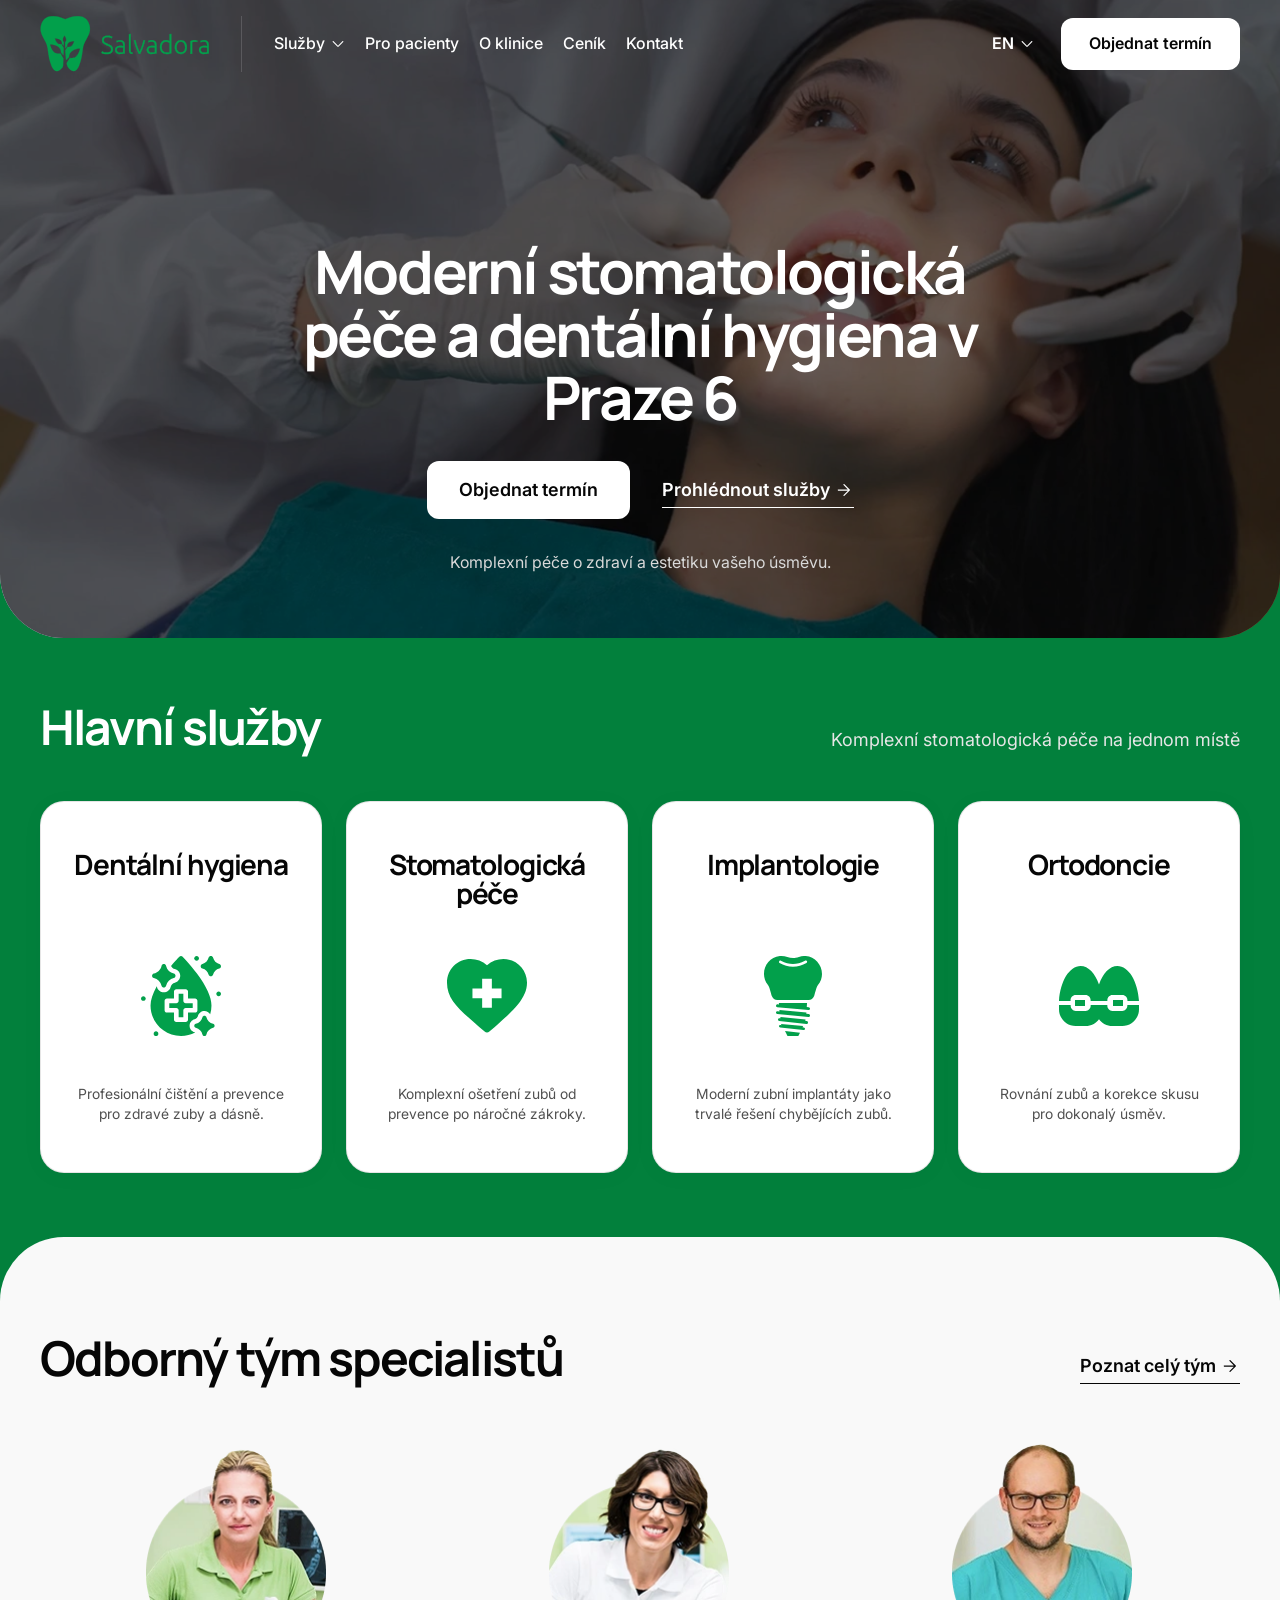
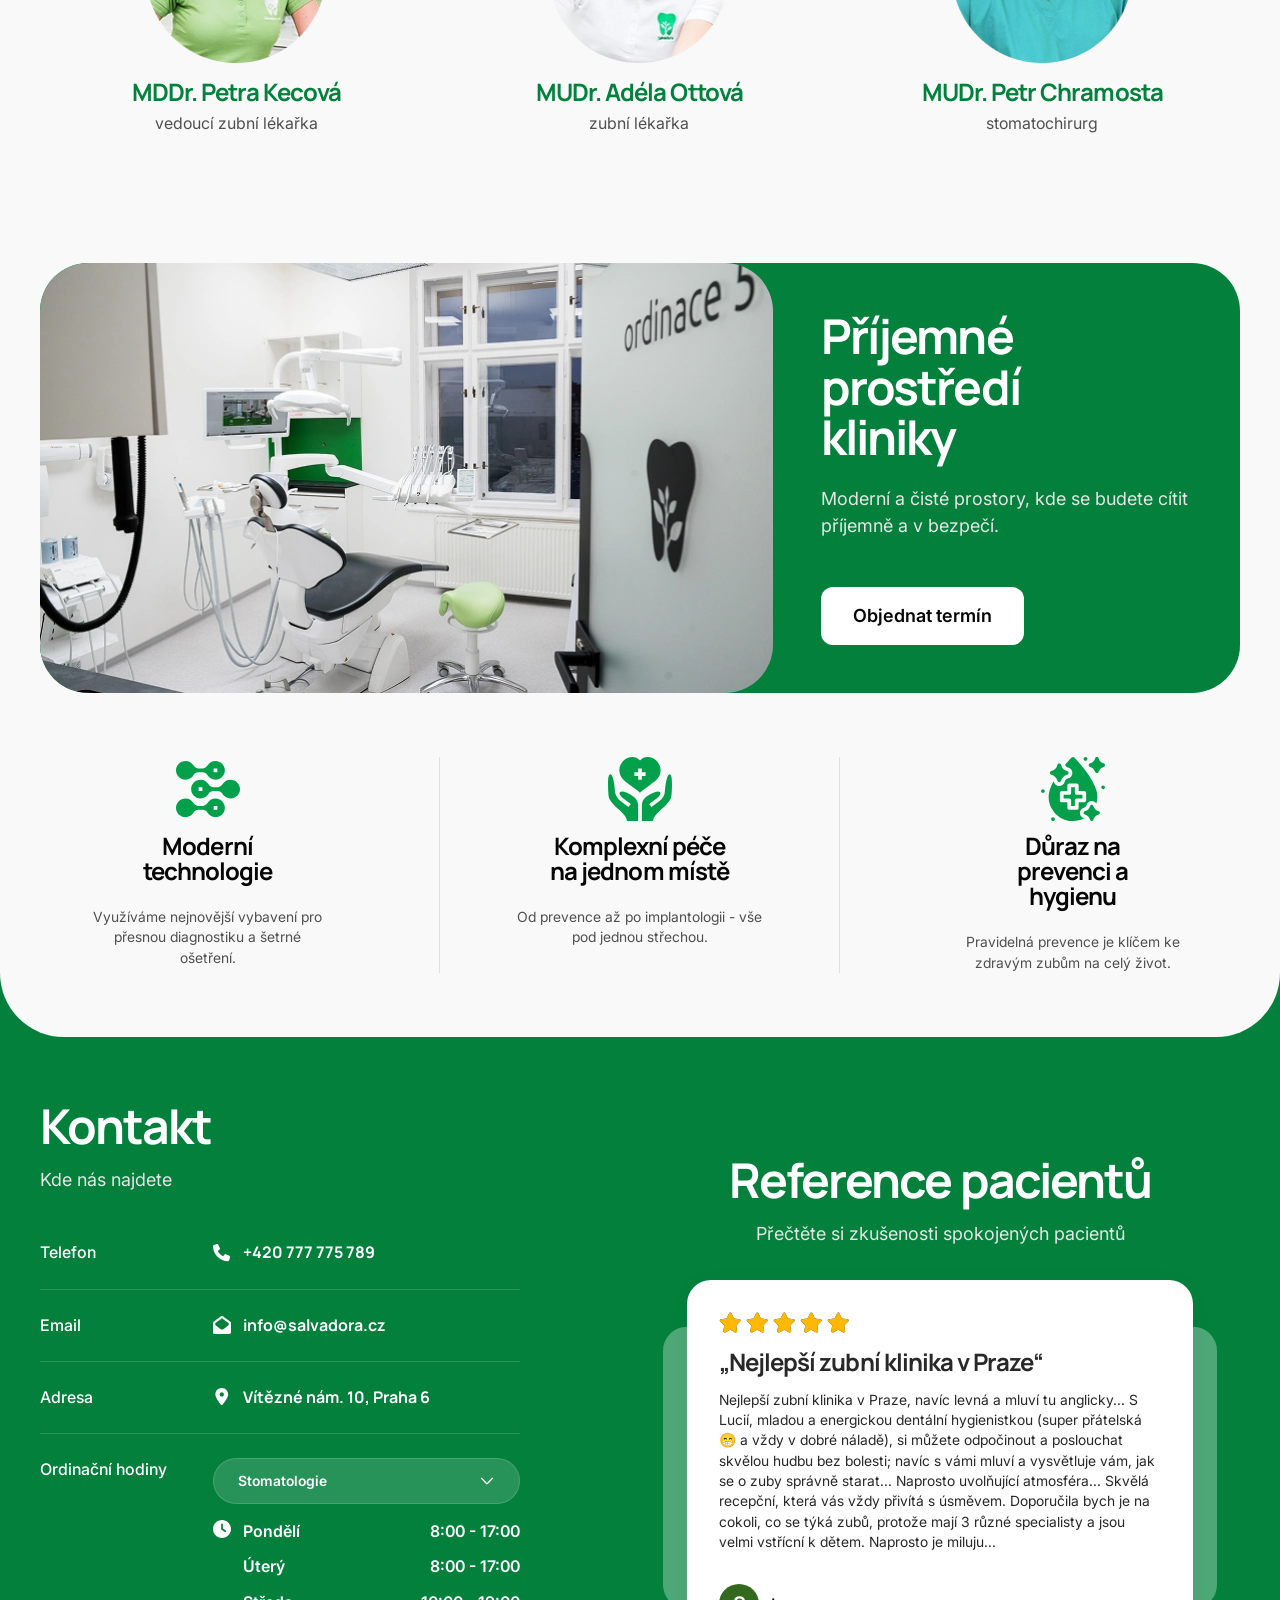
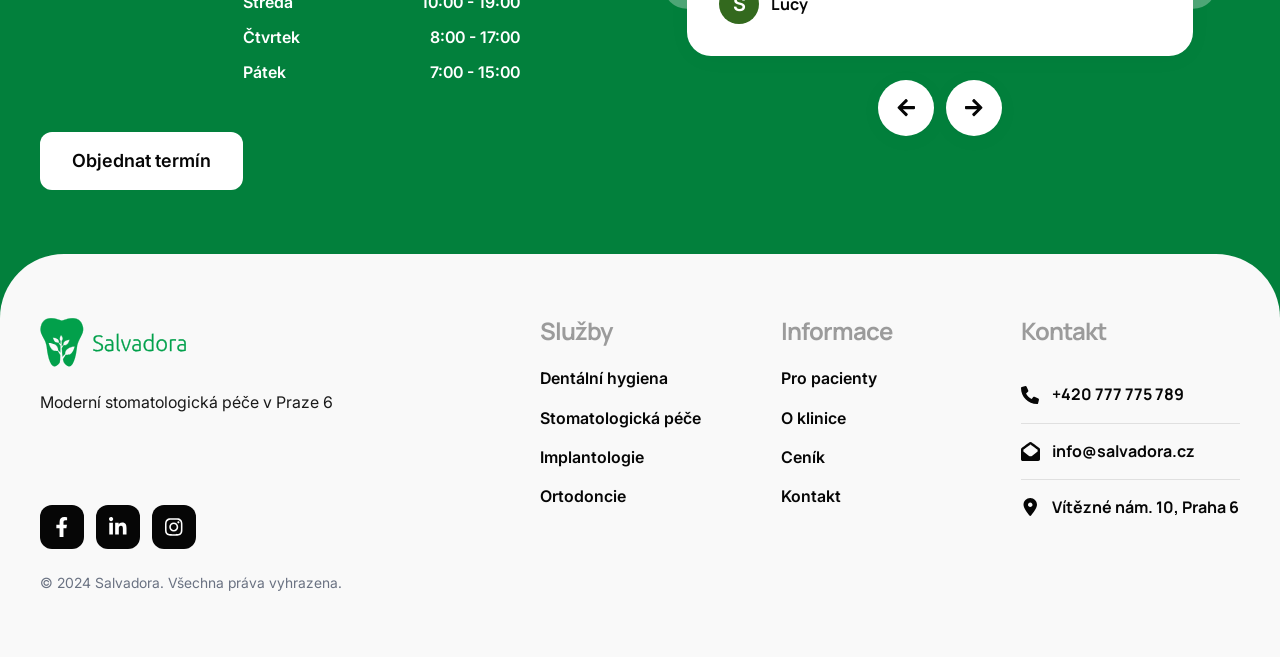
==== commit e3ce0cfa: "asd" ====
--- a/src/frontend/index.html
+++ b/src/frontend/index.html
@@ -70,6 +70,7 @@
         <div class="header__inner">
           <a href="index.html" class="header__inner-logo">
             <img src="./images/logo.svg" alt="logo" />
+            <img class="light" src="./images/logo-white.svg" alt="logo" />
           </a>
           <nav class="nav" id="menu">
             <div class="nav__inner">
@@ -86,7 +87,7 @@
                       <a href="#">Dentální hygiena</a>
                     </li>
                     <li>
-                      <a href="#">Stomatologická péče</a>
+                      <a href="service-detail.html">Stomatologická péče</a>
                     </li>
                     <li>
                       <a href="#">Implantologie</a>
@@ -97,10 +98,10 @@
                   </ul>
                 </li>
                 <li>
-                  <a href="service.html"> Pro pacienty </a>
+                  <a href="for-clients.html"> Pro pacienty </a>
                 </li>
                 <li>
-                  <a href="#"> O klinice </a>
+                  <a href="about.html"> O klinice </a>
                 </li>
                 <li>
                   <a href="pricing.html"> Ceník </a>
@@ -125,7 +126,13 @@
                     <button type="button" data-lang="CS">CS</button>
                   </div>
                 </div>
-                <a href="#" class="button primary sm"> Objednat termín </a>
+                <button
+                  type="button"
+                  data-tab="#modal-1"
+                  class="button secondary sm modallBtn"
+                >
+                  Objednat termín
+                </button>
               </div>
             </div>
           </nav>
@@ -169,8 +176,14 @@
                 data-wow-duration=".5s"
                 data-wow-delay=".4s"
               >
-                <a href="#" class="button secondary"> Objednat termín </a>
-                <a href="#" class="link light">
+                <button
+                  type="button"
+                  data-tab="#modal-1"
+                  class="button secondary modallBtn"
+                >
+                  Objednat termín
+                </button>
+                <a href="service.html" class="link light">
                   Prohlédnout služby
                   <span>
                     <svg>
@@ -203,7 +216,7 @@
                 <p>Komplexní stomatologická péče na jednom místě</p>
               </div>
               <div class="services__inner-row">
-                <div class="servicesItem">
+                <a href="service-detail.html" class="servicesItem">
                   <h3>Dentální hygiena</h3>
                   <div class="servicesItem__icon">
                     <img src="./images/services/1.svg" alt="icon" />
@@ -213,8 +226,8 @@
                       Profesionální čištění a prevence pro zdravé zuby a dásně.
                     </p>
                   </div>
-                </div>
-                <div class="servicesItem">
+                </a>
+                <a href="service-detail.html" class="servicesItem">
                   <h3>Stomatologická péče</h3>
                   <div class="servicesItem__icon">
                     <img src="./images/services/2.svg" alt="icon" />
@@ -224,8 +237,8 @@
                       Komplexní ošetření zubů od prevence po náročné zákroky.
                     </p>
                   </div>
-                </div>
-                <div class="servicesItem">
+                </a>
+                <a href="service-detail.html" class="servicesItem">
                   <h3>Implantologie</h3>
                   <div class="servicesItem__icon">
                     <img src="./images/services/3.svg" alt="icon" />
@@ -236,8 +249,8 @@
                       zubů.
                     </p>
                   </div>
-                </div>
-                <div class="servicesItem">
+                </a>
+                <a href="service-detail.html" class="servicesItem">
                   <h3>Ortodoncie</h3>
                   <div class="servicesItem__icon">
                     <img src="./images/services/4.svg" alt="icon" />
@@ -245,7 +258,7 @@
                   <div class="paragraph xsm">
                     <p>Rovnání zubů a korekce skusu pro dokonalý úsměv.</p>
                   </div>
-                </div>
+                </a>
               </div>
             </div>
           </div>
@@ -259,9 +272,11 @@
         <div class="bg-white rounded-top">
           <div class="auto__container">
             <div class="team__inner">
-              <div class="team__inner-top">
-                <h2>Odborný tým specialistů</h2>
-                <a href="#" class="link">
+              <div class="team__inner-top center">
+                <div class="team__inner-side">
+                  <h2>Odborný tým specialistů</h2>
+                </div>
+                <a href="about.html" class="link">
                   Poznat celý tým
                   <span>
                     <svg>
@@ -271,7 +286,7 @@
                 </a>
               </div>
               <div class="team__inner-row">
-                <div class="teamItem">
+                <a href="doctor-detail.html" class="teamItem">
                   <div class="teamItem__image">
                     <img src="./images/team/1.webp" alt="MDDr. Petra Kecová" />
                   </div>
@@ -279,8 +294,8 @@
                   <div class="paragraph sm">
                     <p>vedoucí zubní lékařka</p>
                   </div>
-                </div>
-                <div class="teamItem">
+                </a>
+                <a href="doctor-detail.html" class="teamItem">
                   <div class="teamItem__image">
                     <img src="./images/team/2.webp" alt="MUDr. Adéla Ottová" />
                   </div>
@@ -288,8 +303,8 @@
                   <div class="paragraph sm">
                     <p>zubní lékařka</p>
                   </div>
-                </div>
-                <div class="teamItem">
+                </a>
+                <a href="doctor-detail.html" class="teamItem">
                   <div class="teamItem__image">
                     <img
                       src="./images/team/3.webp"
@@ -300,7 +315,7 @@
                   <div class="paragraph sm">
                     <p>stomatochirurg</p>
                   </div>
-                </div>
+                </a>
               </div>
             </div>
           </div>
@@ -462,21 +477,19 @@
                     </div>
                     <div class="joinItem__content">
                       <div class="select">
-                        <select name="" id="">
-                          <option value="Stomatologie" selected>
-                            Stomatologie
-                          </option>
-                          <option value="Stomatologická péče">
-                            Stomatologická péče
-                          </option>
-                          <option value="Implantologie">Implantologie</option>
-                          <option value="Ortodoncie">Ortodoncie</option>
-                        </select>
-                        <svg>
-                          <use xlink:href="#chevronBottom"></use>
-                        </svg>
-                      </div>
-                      <div class="joinItem__schedule">
+                        <div class="select__selected">
+                          <p>Stomatologie</p>
+                          <svg>
+                            <use xlink:href="#chevronBottom"></use>
+                          </svg>
+                        </div>
+                        <ul class="select__options">
+                          <li data-schedule="#schedule-1">Stomatologie</li>
+                          <li data-schedule="#schedule-2">Implantologie</li>
+                          <li data-schedule="#schedule-3">Ortodoncie</li>
+                        </ul>
+                      </div>
+                      <div class="joinItem__schedule active" id="schedule-1">
                         <span>
                           <svg>
                             <use xlink:href="#clockIcon"></use>
@@ -505,11 +518,75 @@
                           </li>
                         </ul>
                       </div>
+                      <div class="joinItem__schedule" id="schedule-2">
+                        <span>
+                          <svg>
+                            <use xlink:href="#clockIcon"></use>
+                          </svg>
+                        </span>
+                        <ul>
+                          <li>
+                            <p>Pondělí</p>
+                            <p>7:00 - 17:00</p>
+                          </li>
+                          <li>
+                            <p>Úterý</p>
+                            <p>8:00 - 17:00</p>
+                          </li>
+                          <li>
+                            <p>Středa</p>
+                            <p>10:00 - 19:00</p>
+                          </li>
+                          <li>
+                            <p>Čtvrtek</p>
+                            <p>8:00 - 17:00</p>
+                          </li>
+                          <li>
+                            <p>Pátek</p>
+                            <p>7:00 - 15:00</p>
+                          </li>
+                        </ul>
+                      </div>
+                      <div class="joinItem__schedule" id="schedule-3">
+                        <span>
+                          <svg>
+                            <use xlink:href="#clockIcon"></use>
+                          </svg>
+                        </span>
+                        <ul>
+                          <li>
+                            <p>Pondělí</p>
+                            <p>9:00 - 17:00</p>
+                          </li>
+                          <li>
+                            <p>Úterý</p>
+                            <p>8:00 - 17:00</p>
+                          </li>
+                          <li>
+                            <p>Středa</p>
+                            <p>10:00 - 19:00</p>
+                          </li>
+                          <li>
+                            <p>Čtvrtek</p>
+                            <p>8:00 - 17:00</p>
+                          </li>
+                          <li>
+                            <p>Pátek</p>
+                            <p>7:00 - 15:00</p>
+                          </li>
+                        </ul>
+                      </div>
                     </div>
                   </div>
                 </div>
                 <div class="joinContact__foot">
-                  <a href="#" class="button secondary"> Objednat termín </a>
+                  <button
+                    type="button"
+                    data-tab="#modal-1"
+                    class="button secondary modallBtn"
+                  >
+                    Objednat termín
+                  </button>
                 </div>
               </div>
               <div class="joinRef">
@@ -556,7 +633,6 @@
                               </p>
                             </div>
                           </div>
-
                           <div class="joinSlide__profile">
                             <div class="joinSlide__avatar">
                               <p>S</p>
@@ -685,27 +761,27 @@
         <div class="footer__inner">
           <div class="footer__inner-row">
             <div class="footer__inner-main">
-              <div class="footer__inner-logo">
+              <a href="index.html" class="footer__inner-logo">
                 <img src="./images/logo.svg" alt="logo" />
-              </div>
-              <div class="paragraph">
-                <p class="sm">Moderní stomatologická péče v Praze 6</p>
+              </a>
+              <div class="paragraph sm">
+                <p>Moderní stomatologická péče v Praze 6</p>
               </div>
             </div>
             <div class="footer__inner-links">
               <div class="footer__inner-col">
                 <h4>Služby</h4>
                 <a href="#"> Dentální hygiena </a>
-                <a href="#"> Stomatologická péče </a>
+                <a href="service-detail.html"> Stomatologická péče </a>
                 <a href="#"> Implantologie </a>
                 <a href="#"> Ortodoncie </a>
               </div>
               <div class="footer__inner-col">
                 <h4>Informace</h4>
-                <a href="#"> Pro pacienty </a>
-                <a href="#"> O klinice </a>
-                <a href="#"> Ceník </a>
-                <a href="#"> Kontakt </a>
+                <a href="for-clients.html"> Pro pacienty </a>
+                <a href="about.html"> O klinice </a>
+                <a href="pricing.html"> Ceník </a>
+                <a href="contact.html"> Kontakt </a>
               </div>
               <div class="footer__inner-col">
                 <h4>Kontakt</h4>
@@ -769,8 +845,8 @@
     =========================================== -->
     <!-- modals start-->
     <div class="modall" id="modal-1">
-      <div class="modall__inner">
-        <form action="#" class="modallMain">
+      <form action="#" class="modall__inner">
+        <div class="modallMain">
           <div class="modall__inner-head">
             <div class="modall__inner-title">
               <h3>Kontaktujte nás</h3>
@@ -824,16 +900,15 @@
               </p>
             </label>
           </div>
-        </form>
+        </div>
         <div class="modall__inner-foot">
           <button type="submit" class="button primary sm">
             Odeslat zprávu
           </button>
         </div>
-      </div>
+      </form>
     </div>
     <!-- modals end-->
-
     <!-- Sprites
     =========================================== -->
     <svg style="display: none">
--- a/src/frontend/css/main.css
+++ b/src/frontend/css/main.css
@@ -6,4 +6,4 @@
  * Licensed under the MIT license - http://opensource.org/licenses/MIT
  *
  * Copyright (c) 2018 Daniel Eden
- */.animated{-webkit-animation-duration:1s;animation-duration:1s;-webkit-animation-fill-mode:both;animation-fill-mode:both}.animated.infinite{-webkit-animation-iteration-count:infinite;animation-iteration-count:infinite}@-webkit-keyframes fadeInUp{0%{opacity:0;-webkit-transform:translate3d(0,25%,0);transform:translate3d(0,25%,0)}to{opacity:1;-webkit-transform:translate3d(0,0,0);transform:translate3d(0,0,0)}}@keyframes fadeInUp{0%{opacity:0;-webkit-transform:translate3d(0,25%,0);transform:translate3d(0,25%,0)}to{opacity:1;-webkit-transform:translate3d(0,0,0);transform:translate3d(0,0,0)}}@-webkit-keyframes fadeInUpSmall{0%{opacity:0;-webkit-transform:translate3d(0,25%,0);transform:translate3d(0,25%,0)}to{opacity:1;-webkit-transform:translate3d(0,0,0);transform:translate3d(0,0,0)}}@keyframes fadeInUpSmall{0%{opacity:0;-webkit-transform:translate(0%,0%) scale(1.5,1.5);transform:translate(0%,0%) scale(1.5,1.5)}to{opacity:1;-webkit-transform:translate(0,0) scale(1,1);transform:translate(0,0) scale(1,1)}}@-webkit-keyframes fadeInUpBig{0%{opacity:0;-webkit-transform:translate(0%,0%) scale(0.7);transform:translate(0%,0%) scale(0.7)}to{opacity:1;-webkit-transform:translate(0,0) scale(1);transform:translate(0,0) scale(1)}}@keyframes fadeInUpBig{0%{opacity:0;-webkit-transform:translate(0%,0%) scale(0.7);transform:translate(0%,0%) scale(0.7)}to{opacity:1;-webkit-transform:translate(0,0) scale(1);transform:translate(0,0) scale(1)}}.fadeInUp{-webkit-animation-name:fadeInUp;animation-name:fadeInUp}.fadeInUpSmall{-webkit-animation-name:fadeInUpSmall;animation-name:fadeInUpSmall}.fadeInUpBig{-webkit-animation-name:fadeInUpBig;animation-name:fadeInUpBig}@-webkit-keyframes fadeIn{0%{opacity:0}to{opacity:1}}@keyframes fadeIn{0%{opacity:0}to{opacity:1}}.fadeIn{-webkit-animation-name:fadeIn;animation-name:fadeIn}@-webkit-keyframes fadeInRight{0%{opacity:0;-webkit-transform:translate3d(25%,0,0);transform:translate3d(25%,0,0)}to{opacity:1;-webkit-transform:translateZ(0);transform:translateZ(0)}}@keyframes fadeInRight{0%{opacity:0;-webkit-transform:translate3d(25%,0,0);transform:translate3d(25%,0,0)}to{opacity:1;-webkit-transform:translateZ(0);transform:translateZ(0)}}.fadeInRight{-webkit-animation-name:fadeInRight;animation-name:fadeInRight}@-webkit-keyframes fadeInLeft{0%{opacity:0;-webkit-transform:translate3d(-25%,0,0);transform:translate3d(-25%,0,0)}to{opacity:1;-webkit-transform:translateZ(0);transform:translateZ(0)}}@keyframes fadeInLeft{0%{opacity:0;-webkit-transform:translate3d(-25%,0,0);transform:translate3d(-25%,0,0)}to{opacity:1;-webkit-transform:translateZ(0);transform:translateZ(0)}}.fadeInLeft{-webkit-animation-name:fadeInLeft;animation-name:fadeInLeft}@-webkit-keyframes typing{0%{width:0}to{width:100%}}@keyframes typing{0%{width:0}to{width:100%}}.typing.animated b:before{-webkit-animation:max-height 0.4s cubic-bezier(0.61,1,0.88,1) 1 normal both;animation:max-height 0.4s cubic-bezier(0.61,1,0.88,1) 1 normal both;color:#2c2c2c}.typing.animated b:after{-webkit-animation:max-width 0.7s cubic-bezier(0.61,1,0.88,1) 1 normal both;animation:max-width 0.7s cubic-bezier(0.61,1,0.88,1) 1 normal both;color:#191919}@-webkit-keyframes max-width{0%{max-width:0}to{max-width:100%}}@keyframes max-width{0%{max-width:0}to{max-width:100%}}@-webkit-keyframes max-height{0%{max-height:0}to{max-height:100%}}@keyframes max-height{0%{max-height:0}to{max-height:100%}}body,html{scroll-behavior:smooth}*,:after,:before{margin:0;padding:0;border:none;outline:none;-webkit-box-sizing:border-box;box-sizing:border-box}button{outline:none}button:focus{outline:none}input::-webkit-inner-spin-button,input::-webkit-outer-spin-button{-webkit-appearance:none;margin:0}::-webkit-scrollbar{width:8px}::-webkit-scrollbar-track{background:#fff}::-webkit-scrollbar-thumb{background:rgba(0,0,0,0.2);border-radius:10px}::-webkit-scrollbar-thumb:hover{background:rgba(0,0,0,0.3)}body{font-family:"Inter",sans-serif;color:#ffffff;font-weight:400;font-size:18px;line-height:145%;background:#02803C}body.active{overflow:hidden}a{text-decoration:none;opacity:1;color:#505050;-webkit-transition:0.3s ease;transition:0.3s ease;cursor:pointer}a:hover{opacity:0.88}ul li{list-style:none}.auto__container{position:relative;max-width:1280px;margin:0 auto;padding:0 40px}.editor-block h1,.editor-block h2,.editor-block h3,.editor-block h4,.editor-block h5,.editor-block h6{margin-bottom:24px;color:#02803C;text-transform:uppercase;font-family:"Manrope",sans-serif}.editor-block p{margin-bottom:24px;font-weight:400}.editor-block p:last-child{margin:0}.editor-block p a{color:#02a04b}.editor-block ul{padding-left:24px;margin-bottom:32px}.editor-block ul:last-child{margin:0}.editor-block ul li{font-weight:400;font-size:16px;line-height:150%;margin-bottom:16px;list-style:disc}.editor-block ul li:last-child{margin:0}.editor-block ul li h6{font-family:"Inter",sans-serif;color:#505050;margin-bottom:12px;text-transform:unset;font-weight:700;font-size:18px;line-height:150%}.editor-block ol{padding-left:45px;margin-bottom:20px}.editor-block ol:last-child{margin:0}.editor-block ol li{font-weight:400;font-size:16px;line-height:150%;margin-bottom:16px;list-style:decimal;list-style-type:decimal-leading-zero}.editor-block ol li:last-child{margin:0}.editor-block ol li::marker{font-weight:700}.editor-block ol li h6{font-family:"Inter",sans-serif;color:#505050;margin-bottom:12px;text-transform:unset;font-weight:700;font-size:18px;line-height:150%}.editor-block table{width:100%;border-collapse:collapse}.editor-block table tr{border-bottom:1px solid rgba(46,87,153,0.2)}.editor-block table tr td,.editor-block table tr th{width:20%;text-align:center;font-family:"Inter",sans-serif;padding:16px 8px}.editor-block table tr td:first-child,.editor-block table tr th:first-child{padding-left:0;text-align:start}.editor-block table tr td:last-child,.editor-block table tr th:last-child{padding-right:0}.editor-block table tr th{white-space:nowrap;font-weight:600;font-size:16px;line-height:150%;color:#02a04b;padding-top:0}.editor-block table tr td{font-weight:600;font-size:18px;line-height:150%;color:#505050;padding:16px 8px;text-align:center}.editor-block table tr td h6{display:none}.editor-block table tr td p{font-weight:500}.editor-block table tbody tr:last-child{border:unset}.editor-block table tbody tr:last-child td{padding-bottom:0}.editor-block .table__wrapper{overflow:hidden;overflow-x:auto;padding:24px;background:-webkit-gradient(linear,left top,left bottom,from(rgba(46,87,153,0)),to(rgba(46,87,153,0.1)));background:linear-gradient(180deg,rgba(46,87,153,0) 0%,rgba(46,87,153,0.1) 100%);border-radius:24px;border:1px solid #c7dbec}h1{font-family:"Manrope",sans-serif;font-weight:700;font-size:64px;line-height:105%;letter-spacing:-0.04em}h2{font-family:"Manrope",sans-serif;font-weight:700;font-size:48px;line-height:105%;letter-spacing:-0.04em}h3{font-family:"Manrope",sans-serif;font-weight:700;font-size:28px;line-height:105%;letter-spacing:-0.04em}h4{font-family:"Manrope",sans-serif;font-weight:700;font-size:24px;line-height:105%;letter-spacing:-0.04em}h5{font-family:"Manrope",sans-serif}h6{font-family:"Manrope",sans-serif}.paragraph{font-weight:400;font-size:18px;line-height:145%}.paragraph.big{font-size:20px;line-height:145%}.paragraph.sm{font-size:16px;line-height:145%}.paragraph.xsm{font-size:14px;line-height:145%}p.big{font-size:20px;line-height:145%}p.sm{font-size:16px;line-height:145%}p.xsm{font-size:14px;line-height:145%}.main{overflow:hidden;padding-top:82px;position:relative;z-index:1}.main.sm{padding:0}.main.visible{overflow:visible}.bg-white{background:#F9F9F9}.bg-white h1,.bg-white h2,.bg-white h3,.bg-white h4,.bg-white h5{color:#060606}.bg-green{background:#02803C}.rounded-top{border-top-left-radius:64px;border-top-right-radius:64px}.rounded-bottom{border-bottom-left-radius:64px;border-bottom-right-radius:64px}.button{display:-webkit-inline-box;display:-ms-inline-flexbox;display:inline-flex;-webkit-box-pack:center;-ms-flex-pack:center;justify-content:center;-webkit-box-align:center;-ms-flex-align:center;align-items:center;font-family:"Inter",sans-serif;cursor:pointer;-webkit-transition:0.3s ease;transition:0.3s ease;padding:16px 32px;font-weight:600;font-size:18px;line-height:145%;border-radius:12px}.button__row{display:-webkit-box;display:-ms-flexbox;display:flex}.button__row.center{-webkit-box-pack:center;-ms-flex-pack:center;justify-content:center}.button__row .button{margin-right:16px}.button__row .button:last-child{margin:0}.button.primary{background:#060606;color:#ffffff}.button.primary:hover{opacity:1;background:#02a04b}.button.secondary{background:#ffffff;color:#060606}.button.secondary:hover{opacity:1;background:#282828;color:#ffffff}.button.arrow{padding:3px 4px 3px 28px}.button.arrow.sm{padding:2px 3px 2px 28px}.button.arrow span{width:44px;height:44px;display:-webkit-box;display:-ms-flexbox;display:flex;-webkit-box-align:center;-ms-flex-align:center;align-items:center;-webkit-box-pack:center;-ms-flex-pack:center;justify-content:center;background:#ffffff;color:#02a04b;border-radius:50%;margin-left:14px;-webkit-transition:0.3s ease;transition:0.3s ease}.button.arrow span svg{width:55%;height:55%}.button.solid{font-weight:600;color:#02803C;padding:12px 26px;border:1px solid #02803C;border-radius:100px}.button.solid.sm{padding:11px 26px}.button.solid:hover{background:#02803C;opacity:1;color:#ffffff}.button.sm{font-size:16px;line-height:145%;padding:14px 28px}.link{font-weight:600;font-size:18px;line-height:145%;display:-webkit-box;display:-ms-flexbox;display:flex;-webkit-box-align:center;-ms-flex-align:center;align-items:center;color:#060606;border-bottom:1px solid #060606;padding:4px 0}.link:hover{color:#02a04b;border-color:#02a04b;opacity:1}.link:hover span{-webkit-transform:translateX(4px);transform:translateX(4px)}.link.light{color:#ffffff;border-color:#ffffff}.link.light:hover{color:#f2f2f2;border-color:#f2f2f2}.link span{width:20px;height:20px;display:-webkit-box;display:-ms-flexbox;display:flex;-webkit-box-align:center;-ms-flex-align:center;align-items:center;-webkit-box-pack:center;-ms-flex-pack:center;justify-content:center;margin-left:4px;-webkit-transition:0.3s ease;transition:0.3s ease}.link span svg{width:100%;height:100%}.select{display:-webkit-box;display:-ms-flexbox;display:flex;position:relative}.select select{width:100%;font-family:"Inter",sans-serif;font-weight:600;font-size:14px;line-height:145%;-webkit-appearance:none;padding:12px 48px 12px 24px;background:rgba(255,255,255,0.15);border:1px solid rgba(255,255,255,0.15);border-radius:9999px;color:#ffffff;cursor:pointer}.select svg{position:absolute;top:50%;right:24px;width:16px;height:16px;display:-webkit-box;display:-ms-flexbox;display:flex;-webkit-transform:translateY(-50%);transform:translateY(-50%)}.modall{position:fixed;top:0;left:0;width:100%;height:100%;background-color:rgba(0,0,0,0.4);padding:20px;display:none;z-index:9999}.modall.active{display:-webkit-box;display:-ms-flexbox;display:flex;-webkit-animation:fadeIn 0.4s;animation:fadeIn 0.4s}.modall__inner{background:#F9F9F9;border-radius:32px;width:100%;max-width:700px;margin:auto;position:relative;border:1px solid rgba(0,0,0,0.05);overflow:hidden}.modall__inner-head{display:-webkit-box;display:-ms-flexbox;display:flex;-webkit-box-align:center;-ms-flex-align:center;align-items:center;-webkit-box-pack:justify;-ms-flex-pack:justify;justify-content:space-between;padding:32px 32px 0 32px}.modall__inner-head h3{color:#060606}.modall__inner-close{width:28px;height:28px;cursor:pointer;-webkit-transition:0.3s ease;transition:0.3s ease;display:-webkit-box;display:-ms-flexbox;display:flex;color:#9b9b9b}.modall__inner-close:hover{color:#060606}.modall__inner-close svg{width:100%;height:100%}.modall__inner-foot{padding:16px 32px;display:-webkit-box;display:-ms-flexbox;display:flex;-webkit-box-pack:end;-ms-flex-pack:end;justify-content:flex-end}.modallMain{background:#ffffff;border-radius:0 0 32px 32px;border:1px solid rgba(0,0,0,0.05)}.modallForm{padding:32px}.modallForm__row{display:-webkit-box;display:-ms-flexbox;display:flex;-ms-flex-wrap:wrap;flex-wrap:wrap;margin:0 -12px}.modallForm .input__outer{margin:12px;width:calc(50% - 24px)}.modallForm .input__outer.big{width:calc(100% - 24px)}.modallForm .check{margin-top:12px}@keyframes fadeIn{0%{opacity:0}to{opacity:1}}.search{position:relative}.searchBtn{width:24px;height:24px;display:-webkit-box;display:-ms-flexbox;display:flex;margin:0 32px;cursor:pointer;-webkit-transition:0.3s ease;transition:0.3s ease;color:#ffffff;background:transparent}.searchBtn:hover{opacity:0.8}.searchBtn svg{width:100%;height:100%;pointer-events:none}.searchMenu{position:absolute;top:0;left:0;width:100%;display:none;background:#ffffff;z-index:400;border-bottom:1px solid rgba(0,0,0,0.1)}.searchMenu.active{display:block;-webkit-animation:fadeIn 0.3s;animation:fadeIn 0.3s}.searchMenu__inner{display:-webkit-box;display:-ms-flexbox;display:flex;-webkit-box-align:center;-ms-flex-align:center;align-items:center;-webkit-box-pack:justify;-ms-flex-pack:justify;justify-content:space-between;padding:16px 0}.searchMenu__close{display:-webkit-box;display:-ms-flexbox;display:flex;width:28px;height:28px;margin-left:24px;cursor:pointer;-webkit-transition:0.3s ease;transition:0.3s ease;position:relative}.searchMenu__close:before{position:absolute;top:50%;left:50%;width:16px;height:2px;content:"";-webkit-transform:translate(-50%,-50%) rotate(45deg);transform:translate(-50%,-50%) rotate(45deg);border-radius:3px;background:#505050;-webkit-transition:0.3s ease;transition:0.3s ease;pointer-events:none}.searchMenu__close:after{position:absolute;top:50%;left:50%;width:16px;height:2px;content:"";-webkit-transform:translate(-50%,-50%) rotate(-45deg);transform:translate(-50%,-50%) rotate(-45deg);border-radius:3px;background:#505050;-webkit-transition:0.3s ease;transition:0.3s ease;pointer-events:none}.searchMenu__close:hover:before{background:#02a04b}.searchMenu__close:hover:after{background:#02a04b}.searchInput{-webkit-box-flex:1;-ms-flex:1;flex:1;display:-webkit-box;display:-ms-flexbox;display:flex;position:relative}.searchInput input{width:100%;font-family:"Inter",sans-serif;color:#02803C;-webkit-transition:0.3s ease;transition:0.3s ease;font-weight:400;font-size:16px;line-height:150%;padding:12px 24px;background:#ffffff;border:1px solid rgba(0,0,0,0.1);border-radius:16px}.searchInput input:focus{border-color:#02a04b}.searchInput input::-webkit-input-placeholder{color:#505050}.searchInput input::-moz-placeholder{color:#505050}.searchInput input:-ms-input-placeholder{color:#505050}.searchInput input::-ms-input-placeholder{color:#505050}.searchInput input::placeholder{color:#505050}.searchInput input[type=search]::-webkit-search-cancel-button,.searchInput input[type=search]::-webkit-search-decoration,.searchInput input[type=search]::-webkit-search-results-button,.searchInput input[type=search]::-webkit-search-results-decoration{display:none}.searchInput button{position:absolute;top:50%;-webkit-transform:translateY(-50%);transform:translateY(-50%);width:24px;height:24px;right:16px;display:-webkit-box;display:-ms-flexbox;display:flex;-webkit-box-pack:center;-ms-flex-pack:center;justify-content:center;-webkit-box-align:center;-ms-flex-align:center;align-items:center;cursor:pointer;color:#505050;z-index:2;background:transparent;-webkit-transition:0.3s ease;transition:0.3s ease}.searchInput button:hover{color:#02a04b}.searchInput button svg{width:100%;height:100%}.breadcrumb{display:-webkit-box;display:-ms-flexbox;display:flex;-webkit-box-align:center;-ms-flex-align:center;align-items:center;margin-bottom:12px}.breadcrumb span{margin:0 12px;width:12px;height:12px;display:-webkit-box;display:-ms-flexbox;display:flex;color:#b3b3b3}.breadcrumb span svg{width:100%;height:100%;-webkit-transform:rotate(-90deg);transform:rotate(-90deg)}.breadcrumb a,.breadcrumb p{font-weight:500;font-size:16px;line-height:150%;color:#505050}.breadcrumb a:hover{padding:1;color:#02a04b}.input{display:-webkit-box;display:-ms-flexbox;display:flex;position:relative}.input__outer{display:block}.input__outer p{margin-bottom:6px;font-weight:600;font-size:16px;line-height:145%;color:#060606}.input input,.input textarea{width:100%;font-family:"Inter",sans-serif;font-weight:400;font-size:16px;line-height:150%;color:#060606;background:#ffffff;-webkit-transition:0.3s ease;transition:0.3s ease;resize:unset;padding:14px 18px;border:1px solid rgba(0,0,0,0.1);border-radius:12px}.input input:focus,.input textarea:focus{border-color:#02803C}.input input::-webkit-input-placeholder,.input textarea::-webkit-input-placeholder{color:#9b9b9b}.input input::-moz-placeholder,.input textarea::-moz-placeholder{color:#9b9b9b}.input input:-ms-input-placeholder,.input textarea:-ms-input-placeholder{color:#9b9b9b}.input input::-ms-input-placeholder,.input textarea::-ms-input-placeholder{color:#9b9b9b}.input input::placeholder,.input textarea::placeholder{color:#9b9b9b}.check{display:-webkit-box;display:-ms-flexbox;display:flex;-webkit-box-align:center;-ms-flex-align:center;align-items:center;cursor:pointer}.check__box{width:24px;height:24px;position:relative;margin-right:10px}.check__box input{position:absolute;top:0;left:0;width:100%;height:100%;z-index:1;opacity:0;cursor:pointer}.check__box input:checked~span{border-color:#02a04b;background:#02a04b}.check__box input:checked~span:before{opacity:1}.check__box span{position:absolute;top:0;left:0;width:100%;height:100%;border:1px solid rgba(0,0,0,0.15);border-radius:6px;display:-webkit-box;display:-ms-flexbox;display:flex;-webkit-transition:0.3s ease;transition:0.3s ease}.check__box span:before{position:absolute;top:50%;left:50%;width:70%;height:35%;content:"";border-top:3px solid #ffffff;border-right:3px solid #ffffff;-webkit-transform:translate(-50%,-65%) rotate(135deg);transform:translate(-50%,-65%) rotate(135deg);-webkit-transition:0.3s ease;transition:0.3s ease;opacity:0}.check p{font-weight:400;font-size:14px;line-height:145%;color:#505050;font-family:"Inter",sans-serif;-webkit-box-flex:1;-ms-flex:1;flex:1}.check p a{font-weight:600;color:#02803C}.check p a:hover{opacity:1;color:#02a04b}@media (max-width:1380px){h1{font-size:52px}}@media (max-width:1180px){.auto__container{padding:0 30px}h1{font-size:48px}h2{font-size:36px}h4{font-size:24px}.paragraph.big p{font-size:18px}p.big{font-size:18px}.main{border-radius:0 0 32px 32px}}@media (max-width:1024px){::-webkit-scrollbar{display:none}}@media (max-width:930px){h1{font-size:44px}}@media (max-width:750px){.auto__container{padding:0 24px}.editor-block ol{padding-left:30px}.editor-block table thead{display:none}.editor-block table tr{display:-webkit-box;display:-ms-flexbox;display:flex;-webkit-box-orient:vertical;-webkit-box-direction:normal;-ms-flex-direction:column;flex-direction:column;padding-bottom:16px;margin-bottom:16px}.editor-block table tr:last-child{margin:0;padding:0;border:unset}.editor-block table tr td{width:100%;display:-webkit-box;display:-ms-flexbox;display:flex;-webkit-box-align:center;-ms-flex-align:center;align-items:center;-webkit-box-pack:justify;-ms-flex-pack:justify;justify-content:space-between;padding:0;font-family:"Manrope",sans-serif;font-weight:600;font-size:18px;line-height:125%;letter-spacing:-0.02em;margin-bottom:12px}.editor-block table tr td:first-child{-webkit-box-pack:center;-ms-flex-pack:center;justify-content:center;text-align:center;margin-bottom:24px;text-transform:uppercase}.editor-block table tr td:last-child{margin:0}.editor-block table tr td h6{display:block;font-weight:600;font-size:16px;line-height:150%;color:#02a04b;text-transform:unset;margin:0}.editor-block table tr td p{font-weight:600;font-size:16px;line-height:150%;margin:0}}@media (max-width:540px){.auto__container.sm{padding:0 16px}}@keyframes fadeIn{0%{opacity:0}to{opacity:1}}.header{position:fixed;top:0;left:0;width:100%;z-index:200;-webkit-transition:0.3s ease;transition:0.3s ease}.header.dark{color:#ffffff;border:unset;background:transparent}.header.dark.sticky .header__inner-logo img.light{opacity:0}.header.dark.sticky .header__inner-logo img.dark{opacity:1}.header.dark .header__inner-logo img.light{opacity:1}.header.dark .header__inner-logo img.dark{opacity:0}.header.dark .nav__inner-links{border-color:rgba(255,255,255,0.15)}.header.dark .nav__inner-links>li>a{color:#ffffff}.header.dark .button.solid{border-color:#ffffff;color:#ffffff}.header.dark .button.solid:hover{background:#ffffff;color:#02803C}.header.sticky{top:0;left:0;background:#ffffff}.header.sticky .nav__inner-links{border-left:1px solid rgba(0,0,0,0.15)}.header.sticky .nav__inner-links>li>a{color:#505050}.header.sticky .button.solid{border-color:#02803C;color:#02803C}.header.sticky .button.solid:hover{background:#02803C;color:#ffffff}.header__inner{padding:12px 0;display:-webkit-box;display:-ms-flexbox;display:flex;-webkit-box-align:center;-ms-flex-align:center;align-items:center;height:88px}.header__inner-logo{width:169px;display:-webkit-box;display:-ms-flexbox;display:flex}.header__inner-logo img{width:100%}.lang{position:relative;z-index:3}.lang.open .lang__menu{opacity:1;visibility:visible}.lang.open .lang__btn span svg{-webkit-transform:rotate(-180deg);transform:rotate(-180deg)}.lang.open .lang__menu{opacity:1;visibility:visible}.lang__btn{font-family:"Inter",sans-serif;font-weight:600;font-size:16px;line-height:145%;color:#ffffff;cursor:pointer;min-width:45px;display:-webkit-box;display:-ms-flexbox;display:flex;-webkit-box-align:center;-ms-flex-align:center;align-items:center}.lang__btn:hover{opacity:0.8}.lang__btn b{font-weight:600}.lang__btn span{margin-left:6px;display:-webkit-box;display:-ms-flexbox;display:flex;width:14px;height:14px}.lang__btn span svg{width:100%;height:100%;-webkit-transition:0.3s ease;transition:0.3s ease}.lang__menu{position:absolute;top:100%;left:50%;-webkit-transform:translateX(-50%);transform:translateX(-50%);padding:8px;background:#02a04b;color:#ffffff;display:-webkit-box;display:-ms-flexbox;display:flex;-webkit-box-orient:vertical;-webkit-box-direction:normal;-ms-flex-direction:column;flex-direction:column;-webkit-box-shadow:0px 4px 4px 0px #00000016;box-shadow:0px 4px 4px 0px #00000016;opacity:0;visibility:hidden;-webkit-transition:0.3s ease;transition:0.3s ease;width:100%}.lang__menu button{color:#ffffff;cursor:pointer;-webkit-transition:0.3s ease;transition:0.3s ease;background:transparent;margin-bottom:2px;font-weight:500;font-size:14px;line-height:140%;font-family:"Inter",sans-serif}.lang__menu button:last-child{margin:0}.lang__menu button:hover{opacity:0.8}@media (max-width:1180px){.upHeaderItem{margin-right:20px;padding-right:20px}.upHeaderItem span{width:32px;height:32px}.upHeader__social a{width:32px;height:32px}.header__inner-logo{width:150px}.headerItem span{width:24px;height:24px;margin-right:8px}.headerItem p{font-size:11px}.headerItem h6{font-size:13px}.searchBtn{margin:0 22px}}@media (max-width:1024px){.upHeader{display:none}.upHeaderItem{margin:0 0 16px 0;padding:0;border:unset}.upHeaderItem span{width:38px;height:38px}.upHeader__social a{width:38px;height:38px}.header{top:0;left:0}.header.dark.active .header__inner-logo img.light{opacity:1}.header.dark.active .header__inner-logo img.dark{opacity:0}.header.dark.active .nav__inner-links>li>a{color:#ffffff}.header.dark .burger:before{background:#f2f2f2}.header.dark .burger:after{background:#f2f2f2}.header.dark .burger span{background:#f2f2f2}.header.sticky .burger:before{background:#505050}.header.sticky .burger:after{background:#505050}.header.sticky .burger span{background:#505050}.header.active{background:#02a04b}.header.active .burger:before{background:#f2f2f2}.header.active .burger:after{background:#f2f2f2}.header.active .burger span{background:#f2f2f2}.header.active .header__inner-logo img.light{opacity:1}.header.active .header__inner-logo img.dark{opacity:0}.header__inner{-webkit-box-pack:justify;-ms-flex-pack:justify;justify-content:space-between;-webkit-box-align:center;-ms-flex-align:center;align-items:center;height:80px;padding:16px 0}.header__inner-logo{width:165px;z-index:12}.headerItem{color:#ffffff;margin:12px 0;width:calc(50% - 12px)}.headerItem span{width:28px;height:28px;margin-right:10px}.headerItem p{font-size:12px;color:#e5eef6}.headerItem h6{font-size:14px}.lang{position:relative;margin:0}.lang.open .lang__menu{opacity:1;visibility:visible}.lang.open .lang__btn svg{-webkit-transform:rotate(-90deg);transform:rotate(-90deg)}.lang__btn{color:#f2f2f2;cursor:pointer;min-width:unset;display:-webkit-box;display:-ms-flexbox;display:flex;-webkit-box-align:center;-ms-flex-align:center;align-items:center}.lang__menu{width:50px;top:unset;bottom:calc(100% + 5px);border-radius:6px;background:#ffffff}.lang__menu button{color:#02a04b}.searchMenu{top:80px}.searchMenu__inner{padding:12px 0}.searchMenu__close{margin-left:20px}.searchInput input{padding:10px 20px}}@media (max-width:540px){.header.active .header__inner{border-color:rgba(255,255,255,0.15)}.header__inner{border-bottom:1px solid transparent}.searchMenu__close{margin-left:12px}.searchInput input{border-radius:12px;font-size:14px}}@-webkit-keyframes sticky{0%{top:0;opacity:0}to{top:30px;opacity:1}}@keyframes sticky{0%{top:0;opacity:0}to{top:30px;opacity:1}}.nav{-webkit-box-flex:1;-ms-flex:1;flex:1}.nav__inner{display:-webkit-box;display:-ms-flexbox;display:flex;-webkit-box-align:center;-ms-flex-align:center;align-items:center;-webkit-box-pack:justify;-ms-flex-pack:justify;justify-content:space-between}.nav__inner-buttons{display:-webkit-box;display:-ms-flexbox;display:flex;-webkit-box-align:center;-ms-flex-align:center;align-items:center}.nav__inner-buttons .button{margin-left:24px}.nav__inner-links{display:-webkit-box;display:-ms-flexbox;display:flex;-webkit-box-align:center;-ms-flex-align:center;align-items:center;padding-left:32px;margin-left:32px;border-left:1px solid rgba(0,0,0,0.15)}.nav__inner-links>li{margin-right:24px;position:relative}.nav__inner-links>li:last-child{margin:0}.nav__inner-links>li:hover>a{color:#02a04b}.nav__inner-links>li:hover>a svg{-webkit-transform:rotate(-180deg)!important;transform:rotate(-180deg)!important}.nav__inner-links>li a{display:-webkit-box;display:-ms-flexbox;display:flex;-webkit-box-align:center;-ms-flex-align:center;align-items:center;padding:16px 0;font-weight:500;font-size:16px;line-height:145%;color:#505050}.nav__inner-links>li a:hover{opacity:1;color:#02a04b!important}.nav__inner-links>li a.active{color:#02a04b}.nav__inner-links>li a svg{width:14px;height:14px;margin-left:6px;-webkit-transition:0.3s ease;transition:0.3s ease}.nav__inner-links>li>ul{top:100%!important;left:0!important}.nav__inner-links li{position:relative}.nav__inner-links li:hover>a{opacity:1}.nav__inner-links li:hover>a svg{-webkit-transform:rotate(-90deg);transform:rotate(-90deg)}.nav__inner-links li:hover>ul{opacity:1;visibility:visible}.nav__inner-links li ul{position:absolute;top:-8px;left:calc(100% + 10px);width:210px;padding:24px;border:1px solid rgba(0,0,0,0.1);-webkit-box-shadow:0px 3px 24px rgba(0,0,0,0.03);box-shadow:0px 3px 24px rgba(0,0,0,0.03);border-radius:16px;background:#ffffff;opacity:0;visibility:hidden;-webkit-transition:0.3s ease;transition:0.3s ease}.nav__inner-links li ul.active{opacity:1;visibility:visible}.nav__inner-links li ul.flip-left{left:unset;right:calc(100% + 2px);z-index:3}.nav__inner-links li ul li{margin-bottom:24px}.nav__inner-links li ul li:last-child{margin:0}.nav__inner-links li ul li a{color:#505050;font-weight:500;font-size:16px;line-height:145%;position:relative;display:-webkit-box;display:-ms-flexbox;display:flex;-webkit-box-align:center;-ms-flex-align:center;align-items:center;-webkit-box-pack:justify;-ms-flex-pack:justify;justify-content:space-between;padding:0}.nav__inner-links li ul li a:hover{opacity:1;color:#000000}.nav__inner-links li ul li a svg{width:16px;height:16px}.burger{display:none}@media (max-width:1380px){.nav__inner-links>li{margin-right:20px}}@media (max-width:1180px){.nav__inner-links{padding-left:18px;margin-left:18px}.nav__inner-links li a{font-size:13px}.nav__inner-links li ul{width:240px}.nav__inner-buttons .button{padding:8px 16px;font-size:13px}}@media (max-width:1024px){body.active{overflow:hidden}.nav{position:fixed;top:80px;left:0;width:100%;height:calc(100% - 80px);z-index:9;-webkit-transform:translateX(100%);transform:translateX(100%);-webkit-transition:all 0.2s ease-in-out 0s;transition:all 0.2s ease-in-out 0s;-moz-transition:all 0.2s ease-in-out 0s;background:rgba(0,0,0,0.3)}.nav.active{transform:translate(0,0);-moz-ransform:translate(0,0);-o-transform:translate(0,0);-ms-transform:translate(0,0);-webkit-transform:translate(0,0)}.nav__inner{-webkit-box-orient:vertical;-webkit-box-direction:normal;-ms-flex-direction:column;flex-direction:column;position:absolute;-webkit-box-pack:unset;-ms-flex-pack:unset;justify-content:unset;-webkit-box-align:center;-ms-flex-align:center;align-items:center;-webkit-box-sizing:border-box;box-sizing:border-box;top:0;right:0;width:100%;max-width:390px;z-index:1;padding:40px 24px 20px;height:100%;overflow-y:auto;background:#02a04b}.nav__inner::-webkit-scrollbar{display:none}.nav__inner-links{-webkit-box-orient:vertical;-webkit-box-direction:normal;-ms-flex-direction:column;flex-direction:column;-webkit-box-align:start;-ms-flex-align:start;align-items:flex-start;margin:0 0 48px 0;width:100%;padding:0;border:unset!important}.nav__inner-links>li{margin:0 0 24px 0;width:100%;display:-webkit-box;display:-ms-flexbox;display:flex;-webkit-box-orient:vertical;-webkit-box-direction:normal;-ms-flex-direction:column;flex-direction:column;-webkit-box-align:start;-ms-flex-align:start;align-items:flex-start}.nav__inner-links>li:last-child{margin:0}.nav__inner-links>li>a{color:#ffffff!important;padding:0;font-weight:500;font-size:16px;line-height:150%;position:relative;display:-webkit-box;display:-ms-flexbox;display:flex;-webkit-box-align:center;-ms-flex-align:center;align-items:center;-webkit-box-pack:justify;-ms-flex-pack:justify;justify-content:space-between}.nav__inner-links>li>a:hover{opacity:1;color:#ffffff!important}.nav__inner-links a{color:#ffffff!important}.nav__inner-links a:hover{color:#ffffff!important}.nav__inner-links li{position:static;display:-webkit-box;display:-ms-flexbox;display:flex;-webkit-box-orient:vertical;-webkit-box-direction:normal;-ms-flex-direction:column;flex-direction:column;-webkit-box-align:start;-ms-flex-align:start;align-items:flex-start}.nav__inner-links li:hover>a{color:#ffffff!important}.nav__inner-links li:hover>a svg{-webkit-transform:rotate(0deg)!important;transform:rotate(0deg)!important}.nav__inner-links li.active>a svg{-webkit-transform:rotate(-180deg)!important;transform:rotate(-180deg)!important}.nav__inner-links li ul{position:static;width:100%;-webkit-box-shadow:unset;box-shadow:unset;padding:0 0 0 20px;border-left:1px solid rgba(255,255,255,0.3);border-radius:unset;display:none;overflow:hidden;overflow-y:auto;background:transparent;margin-top:24px;z-index:4}.nav__inner-links li ul::-webkit-scrollbar{display:none}.nav__inner-links li ul.active{display:block}.nav__inner-links li ul li{margin-bottom:16px}.nav__inner-links li ul li:last-child{margin:0}.nav__inner-links li ul li a{padding:0;font-weight:500;font-size:16px;line-height:150%;color:#ffffff;background:transparent!important;border-radius:unset}.nav__inner-links li ul li a:hover{color:#02a04b}.nav__inner-back{display:-webkit-box;display:-ms-flexbox;display:flex;-webkit-box-align:center;-ms-flex-align:center;align-items:center;font-family:"Inter",sans-serif;font-weight:500;font-size:16px;line-height:150%;color:#02a04b;cursor:pointer;-webkit-transition:0.3s ease;transition:0.3s ease;margin:0 0 30px 0;width:100%;padding:0 20px;background:transparent}.nav__inner-back:hover span{background:#02a04b;border-color:#02a04b;color:#ffffff}.nav__inner-back span{display:-webkit-box;display:-ms-flexbox;display:flex;-webkit-box-pack:center;-ms-flex-pack:center;justify-content:center;-webkit-box-align:center;-ms-flex-align:center;align-items:center;width:30px;height:30px;border:1px solid #dddddd;margin-right:10px;-webkit-transition:0.3s ease;transition:0.3s ease}.nav__inner-back span svg{-webkit-transform:scaleX(-1);transform:scaleX(-1);width:10px;height:14px;-webkit-transition:0.3s ease;transition:0.3s ease}.nav__inner-buttons{-webkit-box-pack:justify;-ms-flex-pack:justify;justify-content:space-between;width:100%;margin-bottom:48px}.nav__inner-buttons .button{width:calc(50% - 6px);font-weight:600;font-size:16px;line-height:150%;padding:12px 24px;margin:0}.nav__inner-buttons .button.solid{color:#ffffff!important;border-color:#ffffff!important}.nav__inner-buttons .button.solid:hover{background:#ffffff!important;color:#02803C!important}.nav__inner-buttons .button.primary{background:#ffffff;color:#02803C}.nav__inner-buttons .button.primary:hover{background:#02803C!important;color:#ffffff!important;border-color:#02803C}.nav__inner-items{display:-webkit-box;display:-ms-flexbox;display:flex;-webkit-box-orient:vertical;-webkit-box-direction:normal;-ms-flex-direction:column;flex-direction:column;width:100%;padding:16px;background:-webkit-gradient(linear,left bottom,left top,from(rgba(0,0,0,0.2)),to(rgba(0,0,0,0.2))),#2e5799;background:linear-gradient(0deg,rgba(0,0,0,0.2),rgba(0,0,0,0.2)),#2e5799;border-radius:24px;margin-bottom:16px}.nav__inner-foot{width:100%;display:-webkit-box;display:-ms-flexbox;display:flex;-webkit-box-pack:justify;-ms-flex-pack:justify;justify-content:space-between;margin:auto 0 0 0}.nav__inner-actions{display:-webkit-box;display:-ms-flexbox;display:flex;-webkit-box-align:center;-ms-flex-align:center;align-items:center}.burger{display:block;cursor:pointer;-webkit-transition:all 0.2s ease-in-out 0s;transition:all 0.2s ease-in-out 0s;-moz-transition:all 0.2s ease-in-out 0s;position:relative;width:32px;height:32px;z-index:12}.burger:hover:before{background:#02a04b}.burger:hover:after{background:#02a04b}.burger:hover span{background:#02a04b}.burger:before{top:22%;width:74%;height:2px;border-radius:3px;background:#505050;-webkit-transition:all 0.3s ease;transition:all 0.3s ease;content:"";position:absolute;left:50%;-webkit-transform:translateX(-50%);transform:translateX(-50%)}.burger span{top:50%;width:74%;height:2px;border-radius:3px;background:#505050;-webkit-transition:all 0.3s ease;transition:all 0.3s ease;position:absolute;right:0;left:50%;-webkit-transform:translate(-50%,-50%);transform:translate(-50%,-50%);-webkit-transition:all 0.2s ease-in-out 0s;transition:all 0.2s ease-in-out 0s;-moz-transition:all 0.2s ease-in-out 0s}.burger:after{bottom:20%;width:74%;height:2px;border-radius:3px;background:#505050;-webkit-transition:all 0.3s ease;transition:all 0.3s ease;content:"";position:absolute;left:50%;-webkit-transform:translateX(-50%);transform:translateX(-50%)}.burger.active:before{top:50%;-webkit-transform:translate(-50%,-50%) rotate(45deg);transform:translate(-50%,-50%) rotate(45deg)}.burger.active span{opacity:0}.burger.active:after{bottom:50%;-webkit-transform:translate(-50%,50%) rotate(-45deg);transform:translate(-50%,50%) rotate(-45deg)}.searchBtn{margin:0 0 0 24px}}@media (max-width:540px){.nav__inner{max-width:unset}}.intro{margin:64px 0 128px;position:relative}.intro__inner{display:-webkit-box;display:-ms-flexbox;display:flex;-webkit-box-align:center;-ms-flex-align:center;align-items:center;-webkit-box-pack:justify;-ms-flex-pack:justify;justify-content:space-between;position:relative}.introPlace{width:calc(40% - 20px);max-width:417px}.introPlace__inner{width:100%;padding-bottom:133%;position:relative}.introBanner{position:absolute;top:50%;left:0;width:calc(40% - 20px);max-width:417px;-webkit-transform:translateY(-50%);transform:translateY(-50%)}.introBanner__inner{width:100%;padding-bottom:133%;position:relative;overflow:hidden;border-radius:24px}.introBanner__inner:before{position:absolute;top:0;left:0;width:100%;height:100%;content:"";background:rgba(0,0,0,0.1);z-index:1;pointer-events:none}.introBanner__inner img{position:absolute;top:0;left:0;width:100%;height:100%;object-fit:cover;-o-object-fit:cover}.introContent{width:calc(60% - 20px);max-width:687px}.introContent__top{margin-bottom:48px}.introContent__top .paragraph{margin-bottom:32px}.introContent__buttons{display:-webkit-box;display:-ms-flexbox;display:flex}.introContent__buttons .button{margin-right:16px}.introContent__buttons .button:last-child{margin:0}.introContent__grid{max-width:583px;display:-ms-grid;display:grid;-ms-grid-columns:1fr 16px 1fr;grid-template-columns:repeat(2,1fr);gap:16px}.introItem{padding:24px;background:#ffffff;border:1px solid rgba(0,0,0,0.1);border-radius:16px;display:-webkit-box;display:-ms-flexbox;display:flex;-webkit-box-orient:vertical;-webkit-box-direction:normal;-ms-flex-direction:column;flex-direction:column;color:#282828}.introItem:first-child{-ms-grid-column:1;-ms-grid-column-span:1;grid-column:1/2;-ms-grid-row-span:1;grid-row:span 1}.introItem:nth-child(2){-ms-grid-column:2;-ms-grid-column-span:1;grid-column:2/3;-ms-grid-row-span:2;grid-row:span 2;-webkit-box-pack:justify;-ms-flex-pack:justify;justify-content:space-between}.introItem:nth-child(2) .introItem__top{-webkit-box-orient:vertical;-webkit-box-direction:normal;-ms-flex-direction:column;flex-direction:column;-webkit-box-align:start;-ms-flex-align:start;align-items:flex-start}.introItem:nth-child(2) .introItem__icon{margin-bottom:12px}.introItem:nth-child(3){-ms-grid-column:1;-ms-grid-column-span:1;grid-column:1/2;-ms-grid-row-span:1;grid-row:span 1}.introItem__top{display:-webkit-box;display:-ms-flexbox;display:flex;-webkit-box-align:center;-ms-flex-align:center;align-items:center;margin-bottom:24px}.introItem__icon{width:48px;height:48px;display:-webkit-box;display:-ms-flexbox;display:flex;margin-right:16px}.introItem__icon img{width:100%}.introItem p{-webkit-box-flex:1;-ms-flex:1;flex:1;font-weight:500;font-size:20px;line-height:150%}.introItem h4{color:#02a04b}.intro h1{margin-bottom:24px}@media (max-width:1180px){.intro{margin:56px 0 112px}.introContent__top{margin-bottom:32px}.introContent__top p{margin-bottom:24px}}@media (max-width:930px){.intro{margin:48px 0 96px}.intro__inner{-webkit-box-orient:vertical;-webkit-box-direction:normal;-ms-flex-direction:column;flex-direction:column}.introPlace{display:none}.introBanner{position:static;-webkit-transform:translate(0);transform:translate(0);width:100%;max-width:unset;margin-bottom:32px}.introBanner__inner{padding-bottom:56%}.introContent{width:100%;max-width:unset}.introContent__top{margin-bottom:48px}.introContent__top p{margin-bottom:32px}.introContent__grid{max-width:unset}.intro h1{margin-bottom:32px}}@media (max-width:540px){.introContent__grid{display:-webkit-box;display:-ms-flexbox;display:flex;-webkit-box-orient:vertical;-webkit-box-direction:normal;-ms-flex-direction:column;flex-direction:column;gap:0}.introItem{margin-bottom:16px}.introItem:last-child{margin:0}.introItem__top{-webkit-box-orient:horizontal!important;-webkit-box-direction:normal!important;-ms-flex-direction:row!important;flex-direction:row!important;-webkit-box-align:center;-ms-flex-align:center;align-items:center}.introItem__icon{margin-bottom:0!important}.introItem p{font-size:18px}}.news{margin:128px 0}.news__inner-title{text-align:center;margin-bottom:24px}.news__inner-row{display:-webkit-box;display:-ms-flexbox;display:flex;-ms-flex-wrap:wrap;flex-wrap:wrap;margin:0 -12px}.news__inner-slider{display:none}.news__inner-foot{display:-webkit-box;display:-ms-flexbox;display:flex;-webkit-box-pack:center;-ms-flex-pack:center;justify-content:center;padding-top:24px}.news__inner .swiper-buttons{display:none}.newsItem{width:calc(33.3% - 24px);margin:24px 12px;display:-webkit-box;display:-ms-flexbox;display:flex;-webkit-box-orient:vertical;-webkit-box-direction:normal;-ms-flex-direction:column;flex-direction:column;position:relative;height:472px}.newsItem:hover{opacity:1}.newsItem:hover .newsItem__image{height:140px}.newsItem:hover .newsItem__foot{padding-top:24px;max-height:300px;opacity:1}.newsItem__tag{position:absolute;font-weight:600;font-size:16px;line-height:150%;color:#ffffff;padding:8px 24px;background:#02a04b;border-radius:0px 0px 32px 0px;z-index:1}.newsItem__image{width:100%;height:213px;position:relative;overflow:hidden;-webkit-transition:0.6s ease;transition:0.6s ease;border-radius:24px 24px 0 0}.newsItem__image img{position:absolute;top:0;left:0;width:100%;height:100%;object-fit:cover;-o-object-fit:cover}.newsItem__content{padding:24px;border:1px solid #e2e2e2;background:#f5f5f5;border-radius:0 0 24px 24px}.newsItem__content h6{font-family:"Manrope",sans-serif;color:#02803C;margin-bottom:24px;height:50px;line-height:25px;font-weight:600;display:-webkit-box;-webkit-line-clamp:2;-webkit-box-orient:vertical;overflow:hidden;text-overflow:ellipsis;text-transform:uppercase}.newsItem__content>p{height:96px;line-height:24px;display:-webkit-box;-webkit-line-clamp:4;-webkit-box-orient:vertical;overflow:hidden;text-overflow:ellipsis}.newsItem__content>p:last-child{margin:0}.newsItem__date{margin-bottom:8px;padding-bottom:8px;border-bottom:1px solid rgba(0,0,0,0.1);display:-webkit-box;display:-ms-flexbox;display:flex;-webkit-box-align:center;-ms-flex-align:center;align-items:center;color:#6b6b6b;font-weight:600;font-size:14px;line-height:150%}.newsItem__date span{margin:0 10px}.newsItem__foot{max-height:0;opacity:0;-webkit-transition:0.6s ease;transition:0.6s ease}@media (max-width:1180px){.news{margin:112px 0}.news__inner-row{margin:0 -8px}.newsItem{margin:16px 8px;width:calc(33.3% - 16px)}.newsItem__content{padding:20px}.newsItem h6{margin-bottom:16px}}@media (max-width:930px){.news{margin:96px 0}.news__inner-title{margin-bottom:32px}.news__inner-row{display:none}.news__inner-slider{display:block;margin:0 -12px}.news__inner-foot{display:none}.news__inner .swiper-slide{padding:0 12px}.newsItem{width:100%;margin:0}.newsItem__content{padding:24px}.newsItem__content h6{margin-bottom:24px}}@media (max-width:650px){.news__inner-slider{margin:0 -8px}.news__inner .swiper-slide{padding:0 8px}.newsItem{height:unset}.newsItem__image{height:213px!important}.newsItem__foot{max-height:unset;opacity:1;padding-top:24px}.newsItem__content h6{line-height:25px;height:75px;display:-webkit-box;-webkit-line-clamp:3;-webkit-box-orient:vertical;overflow:hidden;text-overflow:ellipsis}.newsItem__content>p{height:144px;display:-webkit-box;-webkit-line-clamp:6;-webkit-box-orient:vertical;overflow:hidden;text-overflow:ellipsis}}.reference{margin:128px 0 112px}.reference__inner-title{text-align:center;margin-bottom:48px}.reference__inner-title .paragraph{max-width:600px;margin:0 auto}.reference__inner-wrapper{position:relative}.reference__inner-slider{margin:0 -8px;overflow:hidden}.reference__inner h2{margin-bottom:24px}.reference__inner h2:last-child{margin:0}.referenceInfo{display:-webkit-box;display:-ms-flexbox;display:flex;-webkit-box-align:center;-ms-flex-align:center;align-items:center;-webkit-box-pack:center;-ms-flex-pack:center;justify-content:center;margin-bottom:48px}.referenceInfo__google{display:-webkit-box;display:-ms-flexbox;display:flex;-webkit-box-align:center;-ms-flex-align:center;align-items:center}.referenceInfo__icon{width:48px;height:48px;margin-right:12px;display:-webkit-box;display:-ms-flexbox;display:flex}.referenceInfo__icon img{width:100%}.referenceInfo__content h6{font-family:"Inter",sans-serif;font-weight:700;font-size:13px;line-height:100%;margin-bottom:5px;color:#525252}.referenceInfo__rate{display:-webkit-box;display:-ms-flexbox;display:flex;-webkit-box-align:center;-ms-flex-align:center;align-items:center}.referenceInfo__rate h4{color:#faac00;font-weight:600;margin-right:6px}.referenceInfo__stars{display:-webkit-box;display:-ms-flexbox;display:flex}.referenceInfo__stars span{width:20px;height:20px;display:-webkit-box;display:-ms-flexbox;display:flex;margin-right:2px}.referenceInfo__stars span:last-child{margin:0}.referenceInfo__title{border-left:1px solid rgba(0,0,0,0.1);padding-left:16px;margin-left:16px}.referenceInfo__title h6{color:#282828;text-transform:uppercase;line-height:125%}.referenceInfo__title h6 span{color:#02a04b}.referenceItem{padding:24px;background:#fafafa;border:1px solid rgba(0,0,0,0.05);border-radius:24px;display:-webkit-box;display:-ms-flexbox;display:flex;-webkit-box-orient:vertical;-webkit-box-direction:normal;-ms-flex-direction:column;flex-direction:column;margin:0 8px}.referenceItem__stars{width:120px;display:-webkit-box;display:-ms-flexbox;display:flex;margin-bottom:24px;position:relative}.referenceItem__stars-overlay{position:absolute;top:0;left:0;height:100%;display:-webkit-box;display:-ms-flexbox;display:flex;overflow:hidden}.referenceItem__stars img{width:120px;display:block}.referenceItem__profile{display:-webkit-box;display:-ms-flexbox;display:flex;-webkit-box-align:center;-ms-flex-align:center;align-items:center}.referenceItem__avatar{width:48px;height:48px;display:-webkit-box;display:-ms-flexbox;display:flex;overflow:hidden;border-radius:50%;margin-right:12px}.referenceItem__avatar img{width:100%;height:100%;object-fit:cover;-o-object-fit:cover}.referenceItem__name{-webkit-box-flex:1;-ms-flex:1;flex:1}.referenceItem__name h6{font-weight:700;font-size:16px;line-height:150%}.referenceItem__name p{font-weight:500;font-size:14px;line-height:150%}.referenceItem>p{margin-bottom:24px;line-height:24px;height:120px;display:-webkit-box;-webkit-line-clamp:5;-webkit-box-orient:vertical;overflow:hidden;text-overflow:ellipsis}@media (max-width:1180px){.reference{margin:112px 0 96px}.referenceItem{padding:20px}}@media (max-width:930px){.reference{margin:96px 0}.reference__inner-slider{margin:0 -12px;overflow:visible}.referenceItem{margin:0 12px;padding:24px}}@media (max-width:650px){.reference__inner-slider{margin:0 -8px 48px;overflow:visible}.referenceItem{margin:0 8px}.referenceInfo__title h6{font-size:18px}}.discover{margin:128px 0}.discover.rev .discoverContent{-webkit-box-ordinal-group:3;-ms-flex-order:2;order:2}.discover__inner{display:-webkit-box;display:-ms-flexbox;display:flex;-webkit-box-align:center;-ms-flex-align:center;align-items:center;-webkit-box-pack:justify;-ms-flex-pack:justify;justify-content:space-between}.discoverContent{width:calc(52% - 20px);max-width:584px}.discoverContent h2{margin-bottom:24px}.discoverContent p{margin-bottom:32px}.discoverBanner{width:calc(48% - 15px);max-width:520px;border-radius:24px;overflow:hidden}.discoverBanner__inner{width:100%;padding-bottom:133%;position:relative}.discoverBanner__inner:before{position:absolute;top:0;left:0;width:100%;height:100%;content:"";background:rgba(0,0,0,0.1);z-index:1;pointer-events:none}.discoverBanner__inner img{position:absolute;top:0;left:0;width:100%;height:100%;object-fit:cover;-o-object-fit:cover}@media (max-width:1180px){.discover{margin:112px 0}}@media (max-width:930px){.discover{margin:96px 0}.discover__inner{-webkit-box-orient:vertical;-webkit-box-direction:normal;-ms-flex-direction:column;flex-direction:column}.discoverContent{width:100%;max-width:unset;margin-bottom:48px;-webkit-box-ordinal-group:0!important;-ms-flex-order:-1!important;order:-1!important}.discoverBanner{width:100%;max-width:unset}.discoverBanner__inner{padding-bottom:80%}}@media (max-width:540px){.discoverBanner{width:100%;max-width:unset}.discoverBanner__inner{padding-bottom:133.3%}}.partners{margin:112px 0 48px}.partners.big{margin:128px 0}.partners__inner{max-width:1144px;margin:0 auto}.partners__inner-row{display:-webkit-box;display:-ms-flexbox;display:flex;-ms-flex-wrap:wrap;flex-wrap:wrap;-webkit-box-pack:justify;-ms-flex-pack:justify;justify-content:space-between}.partnersLogo{display:-webkit-box;display:-ms-flexbox;display:flex;height:28px}.partnersLogo img{height:100%}@media (max-width:1180px){.partners.big{margin:112px 0}}@media (max-width:930px){.partners.big{margin:96px 0}.partners__inner-row{margin:-16px;-webkit-box-pack:center;-ms-flex-pack:center;justify-content:center}.partnersLogo{height:24px;margin:16px}}@media (max-width:540px){.partnersLogo{height:20px}}.footer{background:#F9F9F9;position:relative;border-radius:64px 64px 0 0;color:#060606}.footer__inner{padding:64px 0}.footer__inner-row{display:-webkit-box;display:-ms-flexbox;display:flex;-webkit-box-align:start;-ms-flex-align:start;align-items:flex-start;-webkit-box-pack:justify;-ms-flex-pack:justify;justify-content:space-between}.footer__inner-logo{width:146px;display:-webkit-box;display:-ms-flexbox;display:flex;margin-bottom:24px}.footer__inner-logo img{width:100%}.footer__inner-main{width:calc(40% - 15px);max-width:438px}.footer__inner-main p{color:#1a1a1a}.footer__inner-links{display:-webkit-box;display:-ms-flexbox;display:flex;-webkit-box-pack:justify;-ms-flex-pack:justify;justify-content:space-between;width:calc(60% - 15px);max-width:700px}.footer__inner-col{width:calc(33.3% - 12px);max-width:219px;display:-webkit-box;display:-ms-flexbox;display:flex;-webkit-box-orient:vertical;-webkit-box-direction:normal;-ms-flex-direction:column;flex-direction:column}.footer__inner-col h4{color:#9b9b9b;margin-bottom:24px}.footer__inner-col a{font-weight:600;font-size:16px;line-height:145%;margin-bottom:16px;color:#060606}.footer__inner-col a:hover{opacity:1;color:#02a04b}.footer__inner-col a:last-child{margin:0}.footer__inner-social{display:-webkit-box;display:-ms-flexbox;display:flex;margin-bottom:24px}.footer__inner-social a{display:-webkit-box;display:-ms-flexbox;display:flex;-webkit-box-pack:center;-ms-flex-pack:center;justify-content:center;-webkit-box-align:center;-ms-flex-align:center;align-items:center;width:44px;height:44px;background:#060606;border-radius:12px;margin-right:12px;color:#ffffff}.footer__inner-social a:last-child{margin:0}.footer__inner-social a:hover{background:#02a04b}.footer__inner-social a svg{width:100%;height:100%}.footer__inner-copy{margin-top:-30px}.footer__inner-copy p{color:#6a7282}.footerItem{display:-webkit-box;display:-ms-flexbox;display:flex;-webkit-box-align:center;-ms-flex-align:center;align-items:center;color:#f2f2f2;padding:16px 0;margin:0!important;border-bottom:1px solid rgba(0,0,0,0.1)}.footerItem:first-child{padding-top:0}.footerItem:last-child{border:unset}.footerItem:hover{opacity:1;color:#02a04b}.footerItem span{width:19px;height:19px;display:-webkit-box;display:-ms-flexbox;display:flex;-webkit-box-align:center;-ms-flex-align:center;align-items:center;-webkit-box-pack:center;-ms-flex-pack:center;justify-content:center;margin-right:12px}.footerItem span svg{width:100%;height:100%}.footerItem h6{-webkit-box-flex:1;-ms-flex:1;flex:1;font-weight:600;font-size:16px;line-height:145%}@media (max-width:1180px){.footer__inner-row{padding:56px 0}}@media (max-width:930px){.footer__inner-row{padding:48px 0;-webkit-box-orient:vertical;-webkit-box-direction:normal;-ms-flex-direction:column;flex-direction:column;-webkit-box-align:start;-ms-flex-align:start;align-items:flex-start}.footer__inner-logo{margin-bottom:48px}.footer__inner-links{width:100%;max-width:unset}}@media (max-width:750px){.footer__inner{padding:0 8px}.footer__inner-links{-webkit-box-orient:vertical;-webkit-box-direction:normal;-ms-flex-direction:column;flex-direction:column}.footer__inner-col{width:100%;margin-bottom:48px}.footer__inner-col:last-child{margin:0}.footer__inner-copy{-webkit-box-orient:vertical;-webkit-box-direction:normal;-ms-flex-direction:column;flex-direction:column;-webkit-box-align:start;-ms-flex-align:start;align-items:flex-start}.footer__inner-copy p{margin-bottom:12px}.footer__inner-copy a{margin-right:16px}}@font-face{font-family:swiper-icons;src:url("data:application/font-woff;charset=utf-8;base64, [base64]//wADZ2x5ZgAAAywAAADMAAAD2MHtryVoZWFkAAABbAAAADAAAAA2E2+eoWhoZWEAAAGcAAAAHwAAACQC9gDzaG10eAAAAigAAAAZAAAArgJkABFsb2NhAAAC0AAAAFoAAABaFQAUGG1heHAAAAG8AAAAHwAAACAAcABAbmFtZQAAA/gAAAE5AAACXvFdBwlwb3N0AAAFNAAAAGIAAACE5s74hXjaY2BkYGAAYpf5Hu/j+W2+MnAzMYDAzaX6QjD6/4//Bxj5GA8AuRwMYGkAPywL13jaY2BkYGA88P8Agx4j+/8fQDYfA1AEBWgDAIB2BOoAeNpjYGRgYNBh4GdgYgABEMnIABJzYNADCQAACWgAsQB42mNgYfzCOIGBlYGB0YcxjYGBwR1Kf2WQZGhhYGBiYGVmgAFGBiQQkOaawtDAoMBQxXjg/wEGPcYDDA4wNUA2CCgwsAAAO4EL6gAAeNpj2M0gyAACqxgGNWBkZ2D4/wMA+xkDdgAAAHjaY2BgYGaAYBkGRgYQiAHyGMF8FgYHIM3DwMHABGQrMOgyWDLEM1T9/w8UBfEMgLzE////P/5//f/V/xv+r4eaAAeMbAxwIUYmIMHEgKYAYjUcsDAwsLKxc3BycfPw8jEQA/[base64]/uznmfPFBNODM2K7MTQ45YEAZqGP81AmGGcF3iPqOop0r1SPTaTbVkfUe4HXj97wYE+yNwWYxwWu4v1ugWHgo3S1XdZEVqWM7ET0cfnLGxWfkgR42o2PvWrDMBSFj/IHLaF0zKjRgdiVMwScNRAoWUoH78Y2icB/yIY09An6AH2Bdu/UB+yxopYshQiEvnvu0dURgDt8QeC8PDw7Fpji3fEA4z/PEJ6YOB5hKh4dj3EvXhxPqH/SKUY3rJ7srZ4FZnh1PMAtPhwP6fl2PMJMPDgeQ4rY8YT6Gzao0eAEA409DuggmTnFnOcSCiEiLMgxCiTI6Cq5DZUd3Qmp10vO0LaLTd2cjN4fOumlc7lUYbSQcZFkutRG7g6JKZKy0RmdLY680CDnEJ+UMkpFFe1RN7nxdVpXrC4aTtnaurOnYercZg2YVmLN/d/gczfEimrE/fs/bOuq29Zmn8tloORaXgZgGa78yO9/cnXm2BpaGvq25Dv9S4E9+5SIc9PqupJKhYFSSl47+Qcr1mYNAAAAeNptw0cKwkAAAMDZJA8Q7OUJvkLsPfZ6zFVERPy8qHh2YER+3i/BP83vIBLLySsoKimrqKqpa2hp6+jq6RsYGhmbmJqZSy0sraxtbO3sHRydnEMU4uR6yx7JJXveP7WrDycAAAAAAAH//wACeNpjYGRgYOABYhkgZgJCZgZNBkYGLQZtIJsFLMYAAAw3ALgAeNolizEKgDAQBCchRbC2sFER0YD6qVQiBCv/H9ezGI6Z5XBAw8CBK/m5iQQVauVbXLnOrMZv2oLdKFa8Pjuru2hJzGabmOSLzNMzvutpB3N42mNgZGBg4GKQYzBhYMxJLMlj4GBgAYow/P/PAJJhLM6sSoWKfWCAAwDAjgbRAAB42mNgYGBkAIIbCZo5IPrmUn0hGA0AO8EFTQAA");font-weight:400;font-style:normal}:root{--swiper-theme-color:#007aff}.swiper{margin-left:auto;margin-right:auto;position:relative;overflow:hidden;list-style:none;padding:0;z-index:1}.swiper-vertical>.swiper-wrapper{-webkit-box-orient:vertical;-webkit-box-direction:normal;-ms-flex-direction:column;flex-direction:column}.swiper-wrapper{position:relative;width:100%;height:100%;z-index:1;display:-webkit-box;display:-ms-flexbox;display:flex;-webkit-transition-property:-webkit-transform;transition-property:-webkit-transform;transition-property:transform;transition-property:transform,-webkit-transform;-webkit-box-sizing:content-box;box-sizing:content-box}.swiper-android .swiper-slide,.swiper-wrapper{-webkit-transform:translate3d(0px,0,0);transform:translate3d(0px,0,0)}.swiper-pointer-events{-ms-touch-action:pan-y;touch-action:pan-y}.swiper-pointer-events.swiper-vertical{-ms-touch-action:pan-x;touch-action:pan-x}.swiper-slide{-ms-flex-negative:0;flex-shrink:0;width:100%;height:100%;position:relative;-webkit-transition-property:-webkit-transform;transition-property:-webkit-transform;transition-property:transform;transition-property:transform,-webkit-transform}.swiper-slide-invisible-blank{visibility:hidden}.swiper-autoheight,.swiper-autoheight .swiper-slide{height:auto}.swiper-autoheight .swiper-wrapper{-webkit-box-align:start;-ms-flex-align:start;align-items:flex-start;-webkit-transition-property:height,-webkit-transform;transition-property:height,-webkit-transform;transition-property:transform,height;transition-property:transform,height,-webkit-transform}.swiper-backface-hidden .swiper-slide{-webkit-transform:translateZ(0);transform:translateZ(0);-webkit-backface-visibility:hidden;backface-visibility:hidden}.swiper-3d,.swiper-3d.swiper-css-mode .swiper-wrapper{-webkit-perspective:1200px;perspective:1200px}.swiper-3d .swiper-cube-shadow,.swiper-3d .swiper-slide,.swiper-3d .swiper-slide-shadow,.swiper-3d .swiper-slide-shadow-bottom,.swiper-3d .swiper-slide-shadow-left,.swiper-3d .swiper-slide-shadow-right,.swiper-3d .swiper-slide-shadow-top,.swiper-3d .swiper-wrapper{-webkit-transform-style:preserve-3d;transform-style:preserve-3d}.swiper-3d .swiper-slide-shadow,.swiper-3d .swiper-slide-shadow-bottom,.swiper-3d .swiper-slide-shadow-left,.swiper-3d .swiper-slide-shadow-right,.swiper-3d .swiper-slide-shadow-top{position:absolute;left:0;top:0;width:100%;height:100%;pointer-events:none;z-index:10}.swiper-3d .swiper-slide-shadow{background:rgba(0,0,0,0.15)}.swiper-3d .swiper-slide-shadow-left{background-image:-webkit-gradient(linear,right top,left top,from(rgba(0,0,0,0.5)),to(rgba(0,0,0,0)));background-image:linear-gradient(to left,rgba(0,0,0,0.5),rgba(0,0,0,0))}.swiper-3d .swiper-slide-shadow-right{background-image:-webkit-gradient(linear,left top,right top,from(rgba(0,0,0,0.5)),to(rgba(0,0,0,0)));background-image:linear-gradient(to right,rgba(0,0,0,0.5),rgba(0,0,0,0))}.swiper-3d .swiper-slide-shadow-top{background-image:-webkit-gradient(linear,left bottom,left top,from(rgba(0,0,0,0.5)),to(rgba(0,0,0,0)));background-image:linear-gradient(to top,rgba(0,0,0,0.5),rgba(0,0,0,0))}.swiper-3d .swiper-slide-shadow-bottom{background-image:-webkit-gradient(linear,left top,left bottom,from(rgba(0,0,0,0.5)),to(rgba(0,0,0,0)));background-image:linear-gradient(to bottom,rgba(0,0,0,0.5),rgba(0,0,0,0))}.swiper-css-mode>.swiper-wrapper{overflow:auto;scrollbar-width:none;-ms-overflow-style:none}.swiper-css-mode>.swiper-wrapper::-webkit-scrollbar{display:none}.swiper-css-mode>.swiper-wrapper>.swiper-slide{scroll-snap-align:start start}.swiper-horizontal.swiper-css-mode>.swiper-wrapper{-ms-scroll-snap-type:x mandatory;scroll-snap-type:x mandatory}.swiper-vertical.swiper-css-mode>.swiper-wrapper{-ms-scroll-snap-type:y mandatory;scroll-snap-type:y mandatory}.swiper-centered>.swiper-wrapper:before{content:"";-ms-flex-negative:0;flex-shrink:0;-webkit-box-ordinal-group:10000;-ms-flex-order:9999;order:9999}.swiper-centered.swiper-horizontal>.swiper-wrapper>.swiper-slide:first-child{-webkit-margin-start:var(--swiper-centered-offset-before);margin-inline-start:var(--swiper-centered-offset-before)}.swiper-centered.swiper-horizontal>.swiper-wrapper:before{height:100%;min-height:1px;width:var(--swiper-centered-offset-after)}.swiper-centered.swiper-vertical>.swiper-wrapper>.swiper-slide:first-child{-webkit-margin-before:var(--swiper-centered-offset-before);margin-block-start:var(--swiper-centered-offset-before)}.swiper-centered.swiper-vertical>.swiper-wrapper:before{width:100%;min-width:1px;height:var(--swiper-centered-offset-after)}.swiper-centered>.swiper-wrapper>.swiper-slide{scroll-snap-align:center center}.swiper-virtual .swiper-slide{-webkit-backface-visibility:hidden;-webkit-transform:translateZ(0);transform:translateZ(0)}.swiper-virtual.swiper-css-mode .swiper-wrapper:after{content:"";position:absolute;left:0;top:0;pointer-events:none}.swiper-virtual.swiper-css-mode.swiper-horizontal .swiper-wrapper:after{height:1px;width:var(--swiper-virtual-size)}.swiper-virtual.swiper-css-mode.swiper-vertical .swiper-wrapper:after{width:1px;height:var(--swiper-virtual-size)}:root{--swiper-navigation-size:44px}.swiper-button-next,.swiper-button-prev{position:absolute;top:50%;width:calc(var(--swiper-navigation-size)/ 44 * 27);height:var(--swiper-navigation-size);margin-top:calc(0px - (var(--swiper-navigation-size)/ 2));z-index:10;cursor:pointer;display:-webkit-box;display:-ms-flexbox;display:flex;-webkit-box-align:center;-ms-flex-align:center;align-items:center;-webkit-box-pack:center;-ms-flex-pack:center;justify-content:center;color:var(--swiper-navigation-color,var(--swiper-theme-color))}.swiper-button-next.swiper-button-disabled,.swiper-button-prev.swiper-button-disabled{opacity:0.35;cursor:auto;pointer-events:none}.swiper-button-next.swiper-button-hidden,.swiper-button-prev.swiper-button-hidden{opacity:0;cursor:auto;pointer-events:none}.swiper-navigation-disabled .swiper-button-next,.swiper-navigation-disabled .swiper-button-prev{display:none!important}.swiper-button-next:after,.swiper-button-prev:after{font-family:swiper-icons;font-size:var(--swiper-navigation-size);text-transform:none!important;letter-spacing:0;font-variant:initial;line-height:1}.swiper-button-prev,.swiper-rtl .swiper-button-next{left:10px;right:auto}.swiper-button-prev:after,.swiper-rtl .swiper-button-next:after{content:"prev"}.swiper-button-next,.swiper-rtl .swiper-button-prev{right:10px;left:auto}.swiper-button-next:after,.swiper-rtl .swiper-button-prev:after{content:"next"}.swiper-button-lock{display:none}.swiper-pagination{position:absolute;text-align:center;-webkit-transition:0.3s opacity;transition:0.3s opacity;-webkit-transform:translate3d(0,0,0);transform:translate3d(0,0,0);z-index:10}.swiper-pagination.swiper-pagination-hidden{opacity:0}.swiper-pagination-disabled>.swiper-pagination,.swiper-pagination.swiper-pagination-disabled{display:none!important}.swiper-horizontal>.swiper-pagination-bullets,.swiper-pagination-bullets.swiper-pagination-horizontal,.swiper-pagination-custom,.swiper-pagination-fraction{bottom:10px;left:0;width:100%}.swiper-pagination-bullets-dynamic{overflow:hidden;font-size:0}.swiper-pagination-bullets-dynamic .swiper-pagination-bullet{-webkit-transform:scale(0.33);transform:scale(0.33);position:relative}.swiper-pagination-bullets-dynamic .swiper-pagination-bullet-active{-webkit-transform:scale(1);transform:scale(1)}.swiper-pagination-bullets-dynamic .swiper-pagination-bullet-active-main{-webkit-transform:scale(1);transform:scale(1)}.swiper-pagination-bullets-dynamic .swiper-pagination-bullet-active-prev{-webkit-transform:scale(0.66);transform:scale(0.66)}.swiper-pagination-bullets-dynamic .swiper-pagination-bullet-active-prev-prev{-webkit-transform:scale(0.33);transform:scale(0.33)}.swiper-pagination-bullets-dynamic .swiper-pagination-bullet-active-next{-webkit-transform:scale(0.66);transform:scale(0.66)}.swiper-pagination-bullets-dynamic .swiper-pagination-bullet-active-next-next{-webkit-transform:scale(0.33);transform:scale(0.33)}.swiper-pagination-bullet{width:var(--swiper-pagination-bullet-width,var(--swiper-pagination-bullet-size,8px));height:var(--swiper-pagination-bullet-height,var(--swiper-pagination-bullet-size,8px));display:inline-block;border-radius:50%;background:var(--swiper-pagination-bullet-inactive-color,#000);opacity:var(--swiper-pagination-bullet-inactive-opacity,0.2)}button.swiper-pagination-bullet{border:none;margin:0;padding:0;-webkit-box-shadow:none;box-shadow:none;-webkit-appearance:none;-moz-appearance:none;appearance:none}.swiper-pagination-clickable .swiper-pagination-bullet{cursor:pointer}.swiper-pagination-bullet:only-child{display:none!important}.swiper-pagination-bullet-active{opacity:var(--swiper-pagination-bullet-opacity,1);background:var(--swiper-pagination-color,var(--swiper-theme-color))}.swiper-pagination-vertical.swiper-pagination-bullets,.swiper-vertical>.swiper-pagination-bullets{right:10px;top:50%;-webkit-transform:translate3d(0px,-50%,0);transform:translate3d(0px,-50%,0)}.swiper-pagination-vertical.swiper-pagination-bullets .swiper-pagination-bullet,.swiper-vertical>.swiper-pagination-bullets .swiper-pagination-bullet{margin:var(--swiper-pagination-bullet-vertical-gap,6px) 0;display:block}.swiper-pagination-vertical.swiper-pagination-bullets.swiper-pagination-bullets-dynamic,.swiper-vertical>.swiper-pagination-bullets.swiper-pagination-bullets-dynamic{top:50%;-webkit-transform:translateY(-50%);transform:translateY(-50%);width:8px}.swiper-pagination-vertical.swiper-pagination-bullets.swiper-pagination-bullets-dynamic .swiper-pagination-bullet,.swiper-vertical>.swiper-pagination-bullets.swiper-pagination-bullets-dynamic .swiper-pagination-bullet{display:inline-block;-webkit-transition:0.2s top,0.2s -webkit-transform;transition:0.2s top,0.2s -webkit-transform;transition:0.2s transform,0.2s top;transition:0.2s transform,0.2s top,0.2s -webkit-transform}.swiper-horizontal>.swiper-pagination-bullets .swiper-pagination-bullet,.swiper-pagination-horizontal.swiper-pagination-bullets .swiper-pagination-bullet{margin:0 var(--swiper-pagination-bullet-horizontal-gap,4px)}.swiper-horizontal>.swiper-pagination-bullets.swiper-pagination-bullets-dynamic,.swiper-pagination-horizontal.swiper-pagination-bullets.swiper-pagination-bullets-dynamic{left:50%;-webkit-transform:translateX(-50%);transform:translateX(-50%);white-space:nowrap}.swiper-horizontal>.swiper-pagination-bullets.swiper-pagination-bullets-dynamic .swiper-pagination-bullet,.swiper-pagination-horizontal.swiper-pagination-bullets.swiper-pagination-bullets-dynamic .swiper-pagination-bullet{-webkit-transition:0.2s left,0.2s -webkit-transform;transition:0.2s left,0.2s -webkit-transform;transition:0.2s transform,0.2s left;transition:0.2s transform,0.2s left,0.2s -webkit-transform}.swiper-horizontal.swiper-rtl>.swiper-pagination-bullets-dynamic .swiper-pagination-bullet{-webkit-transition:0.2s right,0.2s -webkit-transform;transition:0.2s right,0.2s -webkit-transform;transition:0.2s transform,0.2s right;transition:0.2s transform,0.2s right,0.2s -webkit-transform}.swiper-pagination-progressbar{background:rgba(0,0,0,0.25);position:absolute}.swiper-pagination-progressbar .swiper-pagination-progressbar-fill{background:var(--swiper-pagination-color,var(--swiper-theme-color));position:absolute;left:0;top:0;width:100%;height:100%;-webkit-transform:scale(0);transform:scale(0);-webkit-transform-origin:left top;transform-origin:left top}.swiper-rtl .swiper-pagination-progressbar .swiper-pagination-progressbar-fill{-webkit-transform-origin:right top;transform-origin:right top}.swiper-horizontal>.swiper-pagination-progressbar,.swiper-pagination-progressbar.swiper-pagination-horizontal,.swiper-pagination-progressbar.swiper-pagination-vertical.swiper-pagination-progressbar-opposite,.swiper-vertical>.swiper-pagination-progressbar.swiper-pagination-progressbar-opposite{width:100%;height:4px;left:0;top:0}.swiper-horizontal>.swiper-pagination-progressbar.swiper-pagination-progressbar-opposite,.swiper-pagination-progressbar.swiper-pagination-horizontal.swiper-pagination-progressbar-opposite,.swiper-pagination-progressbar.swiper-pagination-vertical,.swiper-vertical>.swiper-pagination-progressbar{width:4px;height:100%;left:0;top:0}.swiper-pagination-lock{display:none}.swiper-scrollbar{border-radius:10px;position:relative;-ms-touch-action:none;background:rgba(0,0,0,0.1)}.swiper-scrollbar-disabled>.swiper-scrollbar,.swiper-scrollbar.swiper-scrollbar-disabled{display:none!important}.swiper-horizontal>.swiper-scrollbar,.swiper-scrollbar.swiper-scrollbar-horizontal{position:absolute;left:1%;bottom:3px;z-index:50;height:5px;width:98%}.swiper-scrollbar.swiper-scrollbar-vertical,.swiper-vertical>.swiper-scrollbar{position:absolute;right:3px;top:1%;z-index:50;width:5px;height:98%}.swiper-scrollbar-drag{height:100%;width:100%;position:relative;background:rgba(0,0,0,0.5);border-radius:10px;left:0;top:0}.swiper-scrollbar-cursor-drag{cursor:move}.swiper-scrollbar-lock{display:none}.swiper-zoom-container{width:100%;height:100%;display:-webkit-box;display:-ms-flexbox;display:flex;-webkit-box-pack:center;-ms-flex-pack:center;justify-content:center;-webkit-box-align:center;-ms-flex-align:center;align-items:center;text-align:center}.swiper-zoom-container>canvas,.swiper-zoom-container>img,.swiper-zoom-container>svg{max-width:100%;max-height:100%;-o-object-fit:contain;object-fit:contain}.swiper-slide-zoomed{cursor:move}.swiper-lazy-preloader{width:42px;height:42px;position:absolute;left:50%;top:50%;margin-left:-21px;margin-top:-21px;z-index:10;-webkit-transform-origin:50%;transform-origin:50%;-webkit-box-sizing:border-box;box-sizing:border-box;border:4px solid var(--swiper-preloader-color,var(--swiper-theme-color));border-radius:50%;border-top-color:transparent}.swiper-watch-progress .swiper-slide-visible .swiper-lazy-preloader,.swiper:not(.swiper-watch-progress) .swiper-lazy-preloader{-webkit-animation:swiper-preloader-spin 1s infinite linear;animation:swiper-preloader-spin 1s infinite linear}.swiper-lazy-preloader-white{--swiper-preloader-color:#fff}.swiper-lazy-preloader-black{--swiper-preloader-color:#000}@-webkit-keyframes swiper-preloader-spin{0%{-webkit-transform:rotate(0deg);transform:rotate(0deg)}to{-webkit-transform:rotate(360deg);transform:rotate(360deg)}}@keyframes swiper-preloader-spin{0%{-webkit-transform:rotate(0deg);transform:rotate(0deg)}to{-webkit-transform:rotate(360deg);transform:rotate(360deg)}}.swiper .swiper-notification{position:absolute;left:0;top:0;pointer-events:none;opacity:0;z-index:-1000}.swiper-free-mode>.swiper-wrapper{-webkit-transition-timing-function:ease-out;transition-timing-function:ease-out;margin:0 auto}.swiper-grid>.swiper-wrapper{-ms-flex-wrap:wrap;flex-wrap:wrap}.swiper-grid-column>.swiper-wrapper{-ms-flex-wrap:wrap;flex-wrap:wrap;-webkit-box-orient:vertical;-webkit-box-direction:normal;-ms-flex-direction:column;flex-direction:column}.swiper-fade.swiper-free-mode .swiper-slide{-webkit-transition-timing-function:ease-out;transition-timing-function:ease-out}.swiper-fade .swiper-slide{pointer-events:none;-webkit-transition-property:opacity;transition-property:opacity}.swiper-fade .swiper-slide .swiper-slide{pointer-events:none}.swiper-fade .swiper-slide-active,.swiper-fade .swiper-slide-active .swiper-slide-active{pointer-events:auto}.swiper-cube{overflow:visible}.swiper-cube .swiper-slide{pointer-events:none;-webkit-backface-visibility:hidden;backface-visibility:hidden;z-index:1;visibility:hidden;-webkit-transform-origin:0 0;transform-origin:0 0;width:100%;height:100%}.swiper-cube .swiper-slide .swiper-slide{pointer-events:none}.swiper-cube.swiper-rtl .swiper-slide{-webkit-transform-origin:100% 0;transform-origin:100% 0}.swiper-cube .swiper-slide-active,.swiper-cube .swiper-slide-active .swiper-slide-active{pointer-events:auto}.swiper-cube .swiper-slide-active,.swiper-cube .swiper-slide-next,.swiper-cube .swiper-slide-next+.swiper-slide,.swiper-cube .swiper-slide-prev{pointer-events:auto;visibility:visible}.swiper-cube .swiper-slide-shadow-bottom,.swiper-cube .swiper-slide-shadow-left,.swiper-cube .swiper-slide-shadow-right,.swiper-cube .swiper-slide-shadow-top{z-index:0;-webkit-backface-visibility:hidden;backface-visibility:hidden}.swiper-cube .swiper-cube-shadow{position:absolute;left:0;bottom:0px;width:100%;height:100%;opacity:0.6;z-index:0}.swiper-cube .swiper-cube-shadow:before{content:"";background:#000;position:absolute;left:0;top:0;bottom:0;right:0;-webkit-filter:blur(50px);filter:blur(50px)}.swiper-flip{overflow:visible}.swiper-flip .swiper-slide{pointer-events:none;-webkit-backface-visibility:hidden;backface-visibility:hidden;z-index:1}.swiper-flip .swiper-slide .swiper-slide{pointer-events:none}.swiper-flip .swiper-slide-active,.swiper-flip .swiper-slide-active .swiper-slide-active{pointer-events:auto}.swiper-flip .swiper-slide-shadow-bottom,.swiper-flip .swiper-slide-shadow-left,.swiper-flip .swiper-slide-shadow-right,.swiper-flip .swiper-slide-shadow-top{z-index:0;-webkit-backface-visibility:hidden;backface-visibility:hidden}.swiper-creative .swiper-slide{-webkit-backface-visibility:hidden;backface-visibility:hidden;overflow:hidden;-webkit-transition-property:opacity,height,-webkit-transform;transition-property:opacity,height,-webkit-transform;transition-property:transform,opacity,height;transition-property:transform,opacity,height,-webkit-transform}.swiper-cards{overflow:visible}.swiper-cards .swiper-slide{-webkit-transform-origin:center bottom;transform-origin:center bottom;-webkit-backface-visibility:hidden;backface-visibility:hidden;overflow:hidden}.team__inner{padding:96px 0 64px}.team__inner-top{display:-webkit-box;display:-ms-flexbox;display:flex;-webkit-box-align:end;-ms-flex-align:end;align-items:flex-end;-webkit-box-pack:justify;-ms-flex-pack:justify;justify-content:space-between;margin-bottom:48px}.team__inner-top h2{-webkit-box-flex:1;-ms-flex:1;flex:1}.team__inner-top .link{margin-left:32px}.team__inner-row{display:-webkit-box;display:-ms-flexbox;display:flex;-ms-flex-wrap:wrap;flex-wrap:wrap;margin:-24px -5px}.teamItem{width:calc(33.3% - 10px);margin:24px 5px;display:-webkit-box;display:-ms-flexbox;display:flex;-webkit-box-orient:vertical;-webkit-box-direction:normal;-ms-flex-direction:column;flex-direction:column;-webkit-box-align:center;-ms-flex-align:center;align-items:center;text-align:center;color:#505050}.teamItem__image{width:60%;max-width:180px;display:-webkit-box;display:-ms-flexbox;display:flex;margin-bottom:16px}.teamItem__image img{width:100%}.teamItem h4{color:#02803C;margin-bottom:8px}@media (max-width:1180px){.team{margin:112px 0}}@media (max-width:930px){.team{margin:96px 0}.team__inner-row{-webkit-box-orient:vertical;-webkit-box-direction:normal;-ms-flex-direction:column;flex-direction:column}.teamItem{width:100%;max-width:unset;margin-bottom:24px}.teamItem:last-child{margin:0}.teamItem__link{max-width:unset}}@media (max-width:540px){.teamItem__info{-webkit-box-orient:vertical;-webkit-box-direction:normal;-ms-flex-direction:column;flex-direction:column}.teamItem__link{width:100%;margin-bottom:24px}.teamItem__link:last-child{margin:0}}.join__inner{padding:64px 0;display:-webkit-box;display:-ms-flexbox;display:flex;-webkit-box-align:center;-ms-flex-align:center;align-items:center;-webkit-box-pack:justify;-ms-flex-pack:justify;justify-content:space-between}.joinContact{width:calc(45% - 20px);max-width:480px}.joinContact__title{margin-bottom:48px}.joinContact__title h2{margin-bottom:16px}.joinContact__title p{color:#e6e6e6}.joinContact__col{margin-bottom:48px}.joinItem{color:#ffffff;display:-webkit-box;display:-ms-flexbox;display:flex;-webkit-box-pack:justify;-ms-flex-pack:justify;justify-content:space-between;padding:24px 0;border-bottom:1px solid rgba(255,255,255,0.15)}.joinItem:first-child{padding-top:0}.joinItem__title{width:173px}.joinItem__title p{font-weight:500}.joinItem__content{-webkit-box-flex:1;-ms-flex:1;flex:1}.joinItem__content span{width:18px;height:18px;display:-webkit-box;display:-ms-flexbox;display:flex;-webkit-box-align:center;-ms-flex-align:center;align-items:center;-webkit-box-pack:center;-ms-flex-pack:center;justify-content:center;margin-right:12px}.joinItem__content span svg{width:100%;height:100%}.joinItem__info{display:-webkit-box;display:-ms-flexbox;display:flex;-webkit-box-align:center;-ms-flex-align:center;align-items:center}.joinItem__info h6{font-weight:600;font-size:16px;line-height:145%}.joinItem__schedule{display:-webkit-box;display:-ms-flexbox;display:flex;-webkit-box-align:start;-ms-flex-align:start;align-items:flex-start}.joinItem__schedule ul{-webkit-box-flex:1;-ms-flex:1;flex:1}.joinItem__schedule ul li{display:-webkit-box;display:-ms-flexbox;display:flex;-webkit-box-align:center;-ms-flex-align:center;align-items:center;-webkit-box-pack:justify;-ms-flex-pack:justify;justify-content:space-between;margin-bottom:12px}.joinItem__schedule ul li:last-child{margin:0}.joinItem__schedule ul li p{font-weight:600;font-size:16px;line-height:145%}.joinItem .select{margin-bottom:16px}.joinRef{width:calc(55% - 20px);max-width:600px}.joinRef__title{text-align:center;margin-bottom:32px}.joinRef__title h2{margin-bottom:16px}.joinRef__title p{color:#e6e6e6}.joinRef__wrapper{padding:0 47px}.joinRef__slider{position:relative}.joinRef__slider:before{position:absolute;top:50%;left:50%;width:110%;height:75%;content:"";opacity:0.3;border-radius:24px;background:#ffffff;-webkit-transform:translate(-50%,-50%);transform:translate(-50%,-50%)}.joinSlide{padding:32px;background:#ffffff;-webkit-box-shadow:0px 3px 24px rgba(0,0,0,0.03);box-shadow:0px 3px 24px rgba(0,0,0,0.03);border-radius:24px;position:relative;z-index:3;height:100%;display:-webkit-box;display:-ms-flexbox;display:flex;-webkit-box-orient:vertical;-webkit-box-direction:normal;-ms-flex-direction:column;flex-direction:column}.joinSlide__stars{margin-bottom:16px;width:131px;display:-webkit-box;display:-ms-flexbox;display:flex;position:relative}.joinSlide__stars-overlay{position:absolute;top:0;left:0;width:100%;overflow:hidden}.joinSlide__stars img{width:131px}.joinSlide__content{margin-bottom:32px}.joinSlide__content:last-child{margin:0}.joinSlide__profile{display:-webkit-box;display:-ms-flexbox;display:flex;-webkit-box-align:center;-ms-flex-align:center;align-items:center;margin:auto 0 0 0}.joinSlide h4{color:#282828;margin-bottom:16px}.joinSlide p{color:#282828}.joinSlide__avatar{width:40px;height:40px;display:-webkit-box;display:-ms-flexbox;display:flex;position:relative;border-radius:50%;overflow:hidden;background:#33691e;margin-right:12px}.joinSlide__avatar img{width:100%;height:100%;object-fit:cover;-o-object-fit:cover;position:relative;z-index:3}.joinSlide__avatar p{position:absolute;top:50%;left:50%;-webkit-transform:translate(-50%,-50%);transform:translate(-50%,-50%);font-weight:600;font-size:20px;line-height:145%;color:#ffffff}.joinSlide__name{-webkit-box-flex:1;-ms-flex:1;flex:1}.joinSlide__name h6{font-weight:600;font-size:16px;line-height:145%;color:#060606}.join .swiper-slide{opacity:0;visibility:hidden;-webkit-transition:0.4s ease;transition:0.4s ease;height:unset!important}.join .swiper-slide-active{opacity:1;visibility:visible}.join .swiper-buttons{display:-webkit-box;display:-ms-flexbox;display:flex;-webkit-box-pack:center;-ms-flex-pack:center;justify-content:center;padding-top:24px}.join .swiper-buttons button{position:static!important;-webkit-transform:translate(0);transform:translate(0);display:-webkit-box;display:-ms-flexbox;display:flex;-webkit-box-pack:center;-ms-flex-pack:center;justify-content:center;-webkit-box-align:center;-ms-flex-align:center;align-items:center;width:56px;height:56px;background:#ffffff;-webkit-box-shadow:0px 3px 24px rgba(0,0,0,0.03);box-shadow:0px 3px 24px rgba(0,0,0,0.03);border-radius:9999px;cursor:pointer;-webkit-transition:0.3s ease;transition:0.3s ease;margin:0 12px 0 0!important;opacity:1!important;color:#060606;cursor:pointer}.join .swiper-buttons button:hover{background:#060606;color:#ffffff}.join .swiper-buttons button:last-child{margin:0!important}.join .swiper-buttons button:after{display:none}.join .swiper-buttons button svg{width:18px;height:18px}.join .swiper-button{position:static}.join .swiper-button-prev svg{-webkit-transform:scaleX(-1);transform:scaleX(-1)}.hero{position:relative}.hero__bg{position:absolute;top:0;left:0;width:100%;height:100%;display:-webkit-box;display:-ms-flexbox;display:flex;pointer-events:none;border-radius:0 0 64px 64px;overflow:hidden}.hero__bg:before{position:absolute;top:0;left:0;width:100%;height:100%;content:"";background:rgba(0,0,0,0.6);z-index:2}.hero__bg img,.hero__bg video{position:absolute;top:0;left:0;width:100%;height:100%;object-fit:cover;-o-object-fit:cover}.hero__bg video{z-index:1}.hero__bg video::-webkit-media-controls{display:none}.hero__inner{position:relative;z-index:4;display:-webkit-box;display:-ms-flexbox;display:flex;-webkit-box-orient:vertical;-webkit-box-direction:normal;-ms-flex-direction:column;flex-direction:column;-webkit-box-pack:end;-ms-flex-pack:end;justify-content:flex-end;color:#ffffff;padding:240px 0 64px}.hero__inner-content{max-width:700px;margin:0 auto;text-align:center}.hero__inner-buttons{display:-webkit-box;display:-ms-flexbox;display:flex;-webkit-box-align:center;-ms-flex-align:center;align-items:center;-webkit-box-pack:center;-ms-flex-pack:center;justify-content:center;margin-bottom:32px}.hero__inner-buttons .button{margin-right:32px}.hero__inner p{color:#d9d9d9}.hero__inner h1{color:#ffffff;margin-bottom:32px}@media (max-width:1180px){.hero__bg{border-radius:0 0 32px 32px}.hero__bg:after{border-radius:0 0 32px 32px;height:60%}}@media (max-width:1024px){.hero__inner{min-height:100vh}}@media (max-width:540px){.hero__inner{padding:100px 0 64px}}.envir__inner{padding:64px 0}.envir__inner-main{display:-webkit-box;display:-ms-flexbox;display:flex;border-radius:48px;overflow:hidden;margin-bottom:64px;background:#02803C}.envir__inner-row{display:-webkit-box;display:-ms-flexbox;display:flex;-webkit-box-pack:justify;-ms-flex-pack:justify;justify-content:space-between}.envirImage{-webkit-box-flex:1;-ms-flex:1;flex:1;display:-webkit-box;display:-ms-flexbox;display:flex;border-radius:48px;overflow:hidden}.envirImage__inner{width:100%;padding-bottom:58%;position:relative}.envirImage__inner img{position:absolute;top:0;left:0;width:100%;height:100%;object-fit:cover;-o-object-fit:cover}.envirContent{width:467px;padding:48px}.envirContent h2{margin-bottom:24px;max-width:310px;color:#ffffff}.envirContent p{margin-bottom:48px;color:#e6e6e6}.envirItem{width:33.3%;border-right:1px solid rgba(0,0,0,0.1)}.envirItem:first-child .envirItem__inner{margin:0}.envirItem:last-child{border:unset}.envirItem:last-child .envirItem__inner{margin:0 0 0 auto}.envirItem__inner{display:-webkit-box;display:-ms-flexbox;display:flex;-webkit-box-orient:vertical;-webkit-box-direction:normal;-ms-flex-direction:column;flex-direction:column;-webkit-box-align:center;-ms-flex-align:center;align-items:center;text-align:center;max-width:335px;margin:0 auto;width:90%}.envirItem__icon{width:64px;height:64px;display:-webkit-box;display:-ms-flexbox;display:flex;margin-bottom:12px}.envirItem__icon img{width:100%}.envirItem h4{color:#060606;max-width:193px;margin:0 auto 24px}.envirItem .paragraph{color:#505050;max-width:245px;margin:0 auto}.services__inner{padding:64px 0}.services__inner-top{display:-webkit-box;display:-ms-flexbox;display:flex;-webkit-box-align:end;-ms-flex-align:end;align-items:flex-end;-webkit-box-pack:justify;-ms-flex-pack:justify;justify-content:space-between;margin-bottom:48px}.services__inner-top p{color:#e6e6e6}.services__inner-row{display:-webkit-box;display:-ms-flexbox;display:flex;-ms-flex-wrap:wrap;flex-wrap:wrap;margin:0 -12px}.servicesItem{width:calc(25% - 24px);margin:12px;display:-webkit-box;display:-ms-flexbox;display:flex;-webkit-box-orient:vertical;-webkit-box-direction:normal;-ms-flex-direction:column;flex-direction:column;-webkit-box-align:center;-ms-flex-align:center;align-items:center;text-align:center;padding:48px 32px;background:#ffffff;border:1px solid rgba(0,0,0,0.1);-webkit-box-shadow:0px 3px 24px rgba(0,0,0,0.03);box-shadow:0px 3px 24px rgba(0,0,0,0.03);border-radius:24px;color:#505050}.servicesItem__icon{width:80px;height:80px;display:-webkit-box;display:-ms-flexbox;display:flex;margin-bottom:48px}.servicesItem__icon img{width:100%}.servicesItem h3{margin-bottom:48px;width:100%;color:#060606;line-height:29px;height:58px;display:-webkit-box;-webkit-line-clamp:2;-webkit-box-orient:vertical;overflow:hidden;text-overflow:ellipsis}.servicesItem p{width:100%}@media (max-width:930px){.services{margin:64px 0 96px}.services__inner-title{margin-bottom:32px}.services__inner-grid{gap:unset;display:-webkit-box;display:-ms-flexbox;display:flex;-ms-flex-wrap:wrap;flex-wrap:wrap;margin:0 -8px}.servicesItem{border-radius:20px;width:calc(50% - 16px);height:300px!important;margin:8px}.servicesItem:hover .servicesItem__content{border-radius:20px}.servicesItem__content{padding:20px;border-radius:0 0 20px 20px}}@media (max-width:750px){.services__inner-title{margin-bottom:24px}.servicesItem{border-radius:16px}.servicesItem:hover .servicesItem__content{border-radius:16px}.servicesItem__content{padding:16px;border-radius:0 0 16px 16px}.servicesItem__arrow{display:none}}.info{margin:128px 0}.infoTop{display:-webkit-box;display:-ms-flexbox;display:flex;-webkit-box-pack:justify;-ms-flex-pack:justify;justify-content:space-between;margin-bottom:64px}.infoTop__title{width:calc(42% - 10px);display:-webkit-box;display:-ms-flexbox;display:flex;-webkit-box-orient:vertical;-webkit-box-direction:normal;-ms-flex-direction:column;flex-direction:column;-webkit-box-pack:justify;-ms-flex-pack:justify;justify-content:space-between}.infoTop__buttons{display:-webkit-box;display:-ms-flexbox;display:flex;-webkit-box-align:center;-ms-flex-align:center;align-items:center}.infoTop__text{width:calc(58% - 10px);max-width:600px;text-align:end}.infoTop__link{font-weight:600;font-size:18px;line-height:150%;color:#02803C;margin-left:24px}.infoTop h2{margin-bottom:24px}.info__inner{padding:64px;background:-webkit-gradient(linear,left top,left bottom,from(rgba(46,87,153,0)),to(rgba(46,87,153,0.1)));background:linear-gradient(180deg,rgba(46,87,153,0) 0%,rgba(46,87,153,0.1) 100%);border-radius:0px 0px 48px 48px;position:relative;overflow:hidden}.info__inner:before{position:absolute;bottom:0;left:50%;-webkit-transform:translate(-50%,50%);transform:translate(-50%,50%);content:"";width:1436px;height:672px;background:#02a04b;opacity:0.1;-webkit-filter:blur(64px);filter:blur(64px)}.info__inner-title{position:absolute;bottom:0;left:0;width:100%;display:-webkit-box;display:-ms-flexbox;display:flex;z-index:1}.info__inner-title img{width:100%}.info__inner-row{display:-webkit-box;display:-ms-flexbox;display:flex;-webkit-box-pack:justify;-ms-flex-pack:justify;justify-content:space-between;position:relative;z-index:2}.infoItem{width:calc(25% - 12px);color:#02803C;display:-webkit-box;display:-ms-flexbox;display:flex;-webkit-box-orient:vertical;-webkit-box-direction:normal;-ms-flex-direction:column;flex-direction:column;-webkit-box-align:center;-ms-flex-align:center;align-items:center;text-align:center;padding:32px;border-radius:24px;position:relative}.infoItem:before{position:absolute;top:0;left:0;width:100%;height:100%;content:"";background:#02a04b;opacity:0.25;-webkit-filter:blur(8px);filter:blur(8px);border-radius:24px;pointer-events:none}.infoItem:after{position:absolute;top:0;left:0;width:100%;height:100%;content:"";background:-webkit-gradient(linear,left bottom,left top,from(rgba(36,113,184,0.1)),to(rgba(36,113,184,0))),#ffffff;background:linear-gradient(360deg,rgba(36,113,184,0.1) 0%,rgba(36,113,184,0) 100%),#ffffff;border:1px solid #c7dbec;z-index:2;border-radius:24px;pointer-events:none}.infoItem__icon{width:48px;height:48px;display:-webkit-box;display:-ms-flexbox;display:flex;margin-bottom:16px;position:relative;z-index:3}.infoItem__icon img{width:100%}.infoItem h6{font-weight:500;position:relative;z-index:3}@media (max-width:1180px){.info{margin:112px 0}.info__inner{padding:48px 30px;border-radius:0 0 32px 32px}.infoTop{margin-bottom:48px}.infoItem{padding:24px}}@media (max-width:930px){.info{margin:96px 0}.infoTop{-webkit-box-orient:vertical;-webkit-box-direction:normal;-ms-flex-direction:column;flex-direction:column;position:relative;padding-bottom:84px}.infoTop__title{width:100%;max-width:unset}.infoTop__text{width:100%;max-width:unset;text-align:start}.infoTop__buttons{position:absolute;bottom:0;left:0;width:100%;-webkit-box-pack:center;-ms-flex-pack:center;justify-content:center}.info__inner-row{-ms-flex-wrap:wrap;flex-wrap:wrap;margin:0 -8px}.infoItem{width:calc(50% - 16px);margin:8px;padding:32px}}@media (max-width:750px){.info__inner{padding:36px 20px}}@media (max-width:540px){.info__inner{padding:0;background:unset}.info__inner-row{padding:48px 16px 16px;background:-webkit-gradient(linear,left top,left bottom,from(rgba(46,87,153,0)),to(rgba(46,87,153,0.1)));background:linear-gradient(180deg,rgba(46,87,153,0) 0%,rgba(46,87,153,0.1) 100%);border-radius:0px 0px 32px 32px;-webkit-box-orient:vertical;-webkit-box-direction:normal;-ms-flex-direction:column;flex-direction:column;margin:0}.info__inner-title{display:none}.infoTop{padding:0 8px 84px;margin:0}.infoItem{width:100%;margin:0 0 16px 0;border-radius:16px}.infoItem:last-child{margin:0}}.occupancy{margin:128px 0}.occupancy__inner-title{margin-bottom:48px;text-align:center}.occupancy__inner-title h2{margin-bottom:24px}.occupancy__inner-row{display:-webkit-box;display:-ms-flexbox;display:flex;-webkit-box-align:start;-ms-flex-align:start;align-items:flex-start;-webkit-box-pack:justify;-ms-flex-pack:justify;justify-content:space-between}.occupancyItem{width:calc(14.2% - 8px);max-width:161px;padding:12px 16px 16px;background:-webkit-gradient(linear,left top,left bottom,from(rgba(46,87,153,0)),to(rgba(46,87,153,0.1)));background:linear-gradient(180deg,rgba(46,87,153,0) 0%,rgba(46,87,153,0.1) 100%);border-radius:16px;border:1px solid rgba(46,87,153,0.2)}.occupancyItem__top{padding-bottom:12px;margin-bottom:12px;text-align:center;border-bottom:1px solid rgba(46,87,153,0.2)}.occupancyItem__top h6{text-transform:uppercase;color:#02a04b}.occupancyItem__col{padding-bottom:12px;margin-bottom:12px;border-bottom:1px solid rgba(46,87,153,0.2)}.occupancyItem__col:last-child{margin:0;padding:0;border:unset}.occupancyItem__col h6{font-weight:700;font-size:16px;line-height:150%;font-family:"Inter",sans-serif;color:#282828;margin-bottom:8px}.occupancyItem__col p{font-weight:500;font-size:14px;line-height:150%;color:#686868}@media (max-width:1180px){.occupancy{margin:112px 0}.occupancy__inner-title{margin-bottom:32px}.occupancyItem{padding:12px}.occupancyItem__top{margin-bottom:8px;padding-bottom:8px}.occupancyItem__top h6{font-size:18px}.occupancyItem__col{margin-bottom:8px;padding-bottom:8px}.occupancyItem__col h6{font-size:14px;margin-bottom:4px}.occupancyItem__col p{font-size:12px}}@media (max-width:930px){.occupancy{margin:96px 0}.occupancy__inner-row{-webkit-box-orient:vertical;-webkit-box-direction:normal;-ms-flex-direction:column;flex-direction:column}.occupancyItem{width:100%;max-width:unset;margin:0 0 24px 0;padding:20px}.occupancyItem:last-child{margin:0}.occupancyItem__top{margin-bottom:12px;padding-bottom:12px}.occupancyItem__top h6{font-size:20px}.occupancyItem__col{margin-bottom:12px;padding-bottom:12px}.occupancyItem__col h6{font-size:16px;margin-bottom:8px}.occupancyItem__col p{font-size:14px}}@media (max-width:540px){.occupancyItem{padding:12px 16px 16px}}.gallery{margin:128px 0 106px}.gallery__inner-title{max-width:542px;text-align:center;margin:0 auto 48px}.gallery__inner-title h2{margin-bottom:24px}.gallery__inner-grid{-webkit-column-count:3;-moz-column-count:3;column-count:3;-webkit-column-gap:22px;-moz-column-gap:22px;column-gap:22px}.galleryItem{overflow:hidden;background:rgba(0,0,0,0.1);border-radius:24px;margin-bottom:22px;-webkit-column-break-inside:avoid;-moz-column-break-inside:avoid;break-inside:avoid}.galleryItem:hover .galleryItem__inner:before{opacity:0}.galleryItem:hover img{-webkit-transform:scale(1.1);transform:scale(1.1)}.galleryItem__inner{height:100%;display:-webkit-box;display:-ms-flexbox;display:flex;position:relative}.galleryItem__inner:before{position:absolute;top:0;left:0;width:100%;height:100%;content:"";background:rgba(0,0,0,0.1);z-index:1;pointer-events:none;-webkit-transition:0.3s ease;transition:0.3s ease}.galleryItem__inner img{-webkit-transition:0.5s ease;transition:0.5s ease;width:100%;height:auto;-o-object-fit:cover;object-fit:cover;aspect-ratio:1/1}.galleryItem.big .galleryItem__inner img{aspect-ratio:3/4}.galleryItem.sm .galleryItem__inner img{aspect-ratio:3/2}@media (max-width:1180px){.gallery{margin:112px 0 100px}}@media (max-width:930px){.gallery{margin:96px 0}}@media (max-width:750px){.gallery__inner-grid{-webkit-column-count:3;-moz-column-count:3;column-count:3;-webkit-column-gap:16px;-moz-column-gap:16px;column-gap:16px}.galleryItem{border-radius:16px;margin-bottom:16px}}@media (max-width:540px){.gallery{margin:96px 0 88px}.gallery__inner-title{margin-bottom:40px}.gallery__inner-grid{-webkit-column-count:unset;-moz-column-count:unset;column-count:unset;-webkit-column-gap:unset;-moz-column-gap:unset;column-gap:unset;display:-webkit-box;display:-ms-flexbox;display:flex;-ms-flex-wrap:wrap;flex-wrap:wrap;margin:0 -8px}.galleryItem{margin:8px;width:calc(50% - 16px);height:250px}.galleryItem__inner{height:100%}.galleryItem__inner img{aspect-ratio:unset!important;height:100%}}.pricing{margin:64px 0 128px}.pricing__inner-title{text-align:center;max-width:644px;margin:0 auto 48px}.pricing__inner-title h1,.pricing__inner-title h2{margin-bottom:24px}.pricing__inner-title .paragraph{max-width:584px;margin:0 auto 32px}.pricing__inner-wrapper{max-width:994px;margin:0 auto;padding:24px;background:-webkit-gradient(linear,left top,left bottom,from(rgba(46,87,153,0)),to(rgba(46,87,153,0.1)));background:linear-gradient(180deg,rgba(46,87,153,0) 0%,rgba(46,87,153,0.1) 100%);border-radius:24px;border:1px solid #c7dbec}.pricingTabs{display:-webkit-box;display:-ms-flexbox;display:flex;-webkit-box-pack:center;-ms-flex-pack:center;justify-content:center}.pricingTabs__inner{display:-webkit-box;display:-ms-flexbox;display:flex}.pricingTabs__inner button{font-family:"Inter",sans-serif;font-weight:600;font-size:18px;line-height:150%;color:#6b6b6b;display:-webkit-inline-box;display:-ms-inline-flexbox;display:inline-flex;-webkit-box-align:center;-ms-flex-align:center;align-items:center;-webkit-box-pack:center;-ms-flex-pack:center;justify-content:center;padding:0 32px 20px;background:transparent;cursor:pointer;-webkit-transition:0.3s ease;transition:0.3s ease;position:relative}.pricingTabs__inner button:before{position:absolute;bottom:0;left:0;width:100%;height:4px;content:"";background:#02a04b;opacity:0;-webkit-transition:0.3s ease;transition:0.3s ease}.pricingTabs__inner button:hover{color:#02803C}.pricingTabs__inner button.active{color:#02803C}.pricingTabs__inner button.active:before{opacity:1}.pricingContent__head{display:-webkit-box;display:-ms-flexbox;display:flex;-webkit-box-pack:justify;-ms-flex-pack:justify;justify-content:space-between;border-bottom:1px solid rgba(46,87,153,0.2)}.pricingContent .tr{display:-webkit-box;display:-ms-flexbox;display:flex;-webkit-box-pack:justify;-ms-flex-pack:justify;justify-content:space-between;border-bottom:1px solid rgba(46,87,153,0.2)}.pricingContent .tr:last-child{border:unset}.pricingContent .tr:last-child .td{padding-bottom:0}.pricingContent .td,.pricingContent .th{width:20%;text-align:center;font-family:"Inter",sans-serif;padding:16px 8px}.pricingContent .td:first-child,.pricingContent .th:first-child{padding-left:0;text-align:start}.pricingContent .td:last-child,.pricingContent .th:last-child{padding-right:0}.pricingContent .th{font-weight:600;font-size:16px;line-height:150%;color:#02a04b;padding-top:0}.pricingContent .td{font-weight:600;font-size:18px;line-height:150%;color:#505050;padding:16px 8px;text-align:center}.pricingContent .td h6{display:none}.pricingContent .td p{font-weight:500}.pricingCol{display:none}.pricingCol.active{display:block;-webkit-animation:fadeIn 0.3s;animation:fadeIn 0.3s}@media (max-width:1180px){.pricing{margin:56px 0 112px}}@media (max-width:930px){.pricing{margin:48px 0 96px}}@media (max-width:750px){.pricingTabs{margin-bottom:24px;padding:8px;border:1px solid rgba(0,0,0,0.1);border-radius:24px;display:block}.pricingTabs__inner{-ms-flex-wrap:wrap;flex-wrap:wrap;margin:0 -4px}.pricingTabs__inner button{padding:12px 5px;width:calc(50% - 8px);margin:4px;border-radius:16px;border:2px solid transparent}.pricingTabs__inner button:before{display:none}.pricingTabs__inner button.active{background:-webkit-gradient(linear,left top,left bottom,from(rgba(46,87,153,0)),to(rgba(46,87,153,0.1)));background:linear-gradient(180deg,rgba(46,87,153,0) 0%,rgba(46,87,153,0.1) 100%);border-color:#02a04b}.pricingContent__head{display:none}.pricingContent .tr{-webkit-box-orient:vertical;-webkit-box-direction:normal;-ms-flex-direction:column;flex-direction:column;padding-bottom:16px;margin-bottom:16px}.pricingContent .tr:last-child{margin:0;padding:0;border:unset}.pricingContent .td{width:100%!important;display:-webkit-box;display:-ms-flexbox;display:flex;-webkit-box-align:center;-ms-flex-align:center;align-items:center;-webkit-box-pack:justify;-ms-flex-pack:justify;justify-content:space-between;padding:0;font-family:"Manrope",sans-serif;font-weight:600;font-size:18px;line-height:125%;letter-spacing:-0.02em;margin-bottom:12px}.pricingContent .td:first-child{-webkit-box-pack:center;-ms-flex-pack:center;justify-content:center;text-align:center;margin-bottom:24px;text-transform:uppercase}.pricingContent .td:last-child{margin:0}.pricingContent .td h6{display:block;font-weight:600;font-size:16px;line-height:150%;color:#02a04b}.pricingContent .td p{font-weight:600;font-size:16px;line-height:150%}}.faq{margin:128px 0}.faq__inner-title{text-align:center;max-width:584px;margin:0 auto 48px}.faq__inner-col{max-width:994px;margin:0 auto;display:-webkit-box;display:-ms-flexbox;display:flex;-webkit-box-orient:vertical;-webkit-box-direction:normal;-ms-flex-direction:column;flex-direction:column;padding:12px;background:-webkit-gradient(linear,left top,left bottom,from(rgba(46,87,153,0)),to(rgba(46,87,153,0.1)));background:linear-gradient(180deg,rgba(46,87,153,0) 0%,rgba(46,87,153,0.1) 100%);border-radius:24px;border:1px solid #c7dbec}.faq__inner h2{margin-bottom:24px}.faqItem{width:100%;margin-bottom:12px;background:#ffffff;border:1px solid rgba(46,87,153,0.3);-webkit-box-shadow:0px 0px 12px rgba(36,113,184,0.1);box-shadow:0px 0px 12px rgba(36,113,184,0.1);border-radius:12px;-webkit-transition:0.3s ease;transition:0.3s ease}.faqItem:hover{border-color:rgba(46,87,153,0.8)}.faqItem:last-child{margin:0}.faqItem__head{display:-webkit-box;display:-ms-flexbox;display:flex;-webkit-box-align:center;-ms-flex-align:center;align-items:center;-webkit-box-pack:justify;-ms-flex-pack:justify;justify-content:space-between;padding:16px 24px;cursor:pointer}.faqItem__head.active span{background:#02803C;color:#ffffff}.faqItem__head.active span svg{-webkit-transform:rotate(-180deg);transform:rotate(-180deg)}.faqItem__head span{width:36px;height:36px;display:-webkit-box;display:-ms-flexbox;display:flex;-webkit-box-pack:center;-ms-flex-pack:center;justify-content:center;-webkit-box-align:center;-ms-flex-align:center;align-items:center;margin-left:24px;position:relative;color:#282828;background:rgba(0,0,0,0.05);border-radius:50%;-webkit-transition:0.3s ease;transition:0.3s ease}.faqItem__head span svg{width:16px;height:16px;-webkit-transition:0.3s ease;transition:0.3s ease}.faqItem__head h6{-webkit-box-flex:1;-ms-flex:1;flex:1;font-family:"Inter",sans-serif;font-weight:600;font-size:18px;line-height:150%;color:#282828}.faqItem__body{padding:0 24px 0 24px;max-height:0;opacity:0;overflow:hidden;-webkit-transition:0.4s ease;transition:0.4s ease}.faqItem__body.active{opacity:1;max-height:600px;padding:0 24px 24px 24px}@media (max-width:1180px){.faq{margin:112px 0}}@media (max-width:930px){.faq{margin:96px 0}}@media (max-width:540px){.faq__inner-title{padding:0 8px}.faqItem__head h6{font-size:16px}.faqItem__body p{font-size:14px}}.about{margin:64px 0 128px}.about__inner-title{margin-bottom:48px}.about__inner-banner{width:100%;border-radius:18px;height:300px;display:-webkit-box;display:-ms-flexbox;display:flex;overflow:hidden;margin-bottom:24px;position:relative}.about__inner-banner:before{position:absolute;top:0;left:0;width:100%;height:100%;content:"";background:rgba(0,0,0,0.1);z-index:1;pointer-events:none}.about__inner-banner img{width:100%;height:100%;object-fit:cover;-o-object-fit:cover}.about__inner-row{display:-webkit-box;display:-ms-flexbox;display:flex;-webkit-box-align:end;-ms-flex-align:end;align-items:flex-end;-webkit-box-pack:justify;-ms-flex-pack:justify;justify-content:space-between}.aboutContent{width:calc(58% - 20px);max-width:660px}.aboutContent .paragraph{margin-bottom:32px}.aboutImage{width:calc(42% - 20px);max-width:465px;border-radius:18px;overflow:hidden}.aboutImage__inner{width:100%;position:relative;padding-bottom:81.5%}.aboutImage__inner:before{position:absolute;top:0;left:0;width:100%;height:100%;content:"";background:rgba(0,0,0,0.1);z-index:1;pointer-events:none}.aboutImage__inner img{position:absolute;top:0;left:0;width:100%;height:100%;object-fit:cover;-o-object-fit:cover}@media (max-width:1180px){.about{margin:56px 0 112px}.about__inner-row{-webkit-box-align:center;-ms-flex-align:center;align-items:center}}@media (max-width:930px){.about{margin:48px 0 96px}.about__inner-title{margin-bottom:32px}.about__inner-row{-webkit-box-orient:vertical;-webkit-box-direction:normal;-ms-flex-direction:column;flex-direction:column}.aboutContent{width:100%;max-width:unset}.aboutImage{width:100%;max-width:unset;-webkit-box-ordinal-group:0;-ms-flex-order:-1;order:-1;border-radius:24px;margin-bottom:32px}.aboutImage__inner{padding-bottom:44%}}@media (max-width:540px){.about__inner-title{text-align:center}.about__inner-banner{border-radius:24px}.aboutContent{text-align:center}.aboutContent .button{margin:0 0 16px 0}.aboutContent .button__row{-webkit-box-orient:vertical;-webkit-box-direction:normal;-ms-flex-direction:column;flex-direction:column;-webkit-box-align:center;-ms-flex-align:center;align-items:center}}.visit{margin:64px 0 128px}.visit__inner{max-width:994px;margin:0 auto}.visit__inner-title{text-align:center;margin-bottom:36px}.visit__inner-title .paragraph{margin-bottom:32px}.visit__inner-title .paragraph:last-child{margin:0}.visit__inner-title .paragraph p{margin-bottom:20px}.visit__inner-title .paragraph p:last-child{margin:0}.visit__inner-row{display:-webkit-box;display:-ms-flexbox;display:flex;-ms-flex-wrap:wrap;flex-wrap:wrap;margin:0 -12px}.visit__inner h1,.visit__inner h2{margin-bottom:24px}.visitItem{width:calc(50% - 24px);margin:12px;padding:32px;background:-webkit-gradient(linear,left top,left bottom,from(rgba(78,155,223,0)),to(rgba(78,155,223,0.1)));background:linear-gradient(180deg,rgba(78,155,223,0) 0%,rgba(78,155,223,0.1) 100%);border-radius:24px;border:1px solid #c7dbec;position:relative}.visitItem:nth-child(2n){border-color:transparent;background:rgba(0,0,0,0.03)}.visitItem__icon{position:absolute;top:24px;right:24px;width:35%;max-width:160px;display:-webkit-box;display:-ms-flexbox;display:flex}.visitItem__icon img{width:100%}.visitItem h3{margin-bottom:24px}.visitItem p{margin-bottom:32px;max-width:357px;width:90%}.visitItem .paragraph{margin-bottom:32px}.visitItem .paragraph p{margin-bottom:20px}.visitItem .paragraph p:last-child{margin:0}@media (max-width:1180px){.visit{margin:56px 0 112px}}@media (max-width:930px){.visit{margin:48px 0 96px}.visitItem{padding:24px}}@media (max-width:750px){.visit__inner-row{-webkit-box-orient:vertical;-webkit-box-direction:normal;-ms-flex-direction:column;flex-direction:column;margin:0}.visitItem{width:100%;margin:0 0 16px 0}.visitItem:last-child{margin:0}}@media (max-width:540px){.visitItem__icon{width:160px;height:160px}.visitItem h3{width:80%;margin-bottom:16px}.visitItem p{margin-bottom:24px;width:80%}}.contact{margin:64px 0 128px}.contact__inner{display:-webkit-box;display:-ms-flexbox;display:flex;-webkit-box-align:center;-ms-flex-align:center;align-items:center;-webkit-box-pack:justify;-ms-flex-pack:justify;justify-content:space-between}.contactBanner{width:calc(40% - 30px);max-width:417px;border-radius:24px;overflow:hidden}.contactBanner__inner{position:relative;padding-bottom:133.3%}.contactBanner__inner:before{position:absolute;top:0;left:0;width:100%;height:100%;content:"";background:rgba(0,0,0,0.1);z-index:1;pointer-events:none}.contactBanner__inner iframe,.contactBanner__inner img{position:absolute;top:0;left:0;width:100%;height:100%;object-fit:cover;-o-object-fit:cover}.contactBanner__inner iframe{z-index:1}.contactContent{width:calc(60% - 30px);max-width:687px}.contactContent__title{margin-bottom:96px}.contactContent__info{display:-webkit-box;display:-ms-flexbox;display:flex;-webkit-box-orient:vertical;-webkit-box-direction:normal;-ms-flex-direction:column;flex-direction:column;-webkit-box-align:start;-ms-flex-align:start;align-items:flex-start}.contactContent h1,.contactContent h2{margin-bottom:24px}.contactItem{display:-webkit-box;display:-ms-flexbox;display:flex;-webkit-box-align:center;-ms-flex-align:center;align-items:center;cursor:pointer;-webkit-transition:0.3s ease;transition:0.3s ease;margin-bottom:24px;color:#02a04b}.contactItem:hover{opacity:1;color:#02a04b}.contactItem:hover .contactItem__icon{border-color:#02a04b}.contactItem:last-child{margin:0}.contactItem__icon{width:48px;height:48px;display:-webkit-box;display:-ms-flexbox;display:flex;-webkit-box-pack:center;-ms-flex-pack:center;justify-content:center;-webkit-box-align:center;-ms-flex-align:center;align-items:center;margin-right:12px;border:1px solid #02a04b;border-radius:50%;-webkit-transition:0.3s ease;transition:0.3s ease}.contactItem__icon svg{width:28px;height:28px}.contactItem__content{-webkit-box-flex:1;-ms-flex:1;flex:1}.contactItem p{font-weight:700;font-size:16px;line-height:150%}.contactItem h6{font-weight:500;font-size:18px;line-height:150%}@media (max-width:1180px){.contact{margin:56px 0 112px}.contactContent__title{margin-bottom:56px}}@media (max-width:930px){.contact{margin:48px 0 96px}.contactContent{width:calc(60% - 20px)}.contactContent__title{margin-bottom:32px}.contactBanner{width:calc(40% - 20px)}}@media (max-width:750px){.contact__inner{-webkit-box-orient:vertical;-webkit-box-direction:normal;-ms-flex-direction:column;flex-direction:column}.contactContent{width:100%;max-width:unset;-webkit-box-ordinal-group:0;-ms-flex-order:-1;order:-1;margin-bottom:48px}.contactContent__title{margin-bottom:48px}.contactBanner{width:100%;max-width:unset}.contactBanner__inner{padding-bottom:56%}}.form{margin:128px 0}.form__inner{position:relative;max-width:584px;margin:0 auto}.form__inner:before{position:absolute;top:0;left:0;width:100%;height:100%;content:"";background:rgba(46,87,153,0.1);-webkit-filter:blur(24px);filter:blur(24px);border-radius:24px}.form__inner-wrapper{padding:32px;background:#ffffff;border:1px solid rgba(0,0,0,0.05);border-radius:24px;position:relative;z-index:1}.form__inner-title{text-align:center;margin-bottom:32px;padding-bottom:32px;border-bottom:1px solid rgba(0,0,0,0.1)}.form__inner-row{display:-webkit-box;display:-ms-flexbox;display:flex;-webkit-box-pack:justify;-ms-flex-pack:justify;justify-content:space-between;-ms-flex-wrap:wrap;flex-wrap:wrap;margin-bottom:24px}.form__inner-foot{display:-webkit-box;display:-ms-flexbox;display:flex;-webkit-box-pack:end;-ms-flex-pack:end;justify-content:flex-end}.form__inner .input__outer{width:calc(50% - 12px);max-width:248px;margin-bottom:24px}.form__inner .input__outer.big{width:100%;max-width:unset;margin:0}@media (max-width:1180px){.form{margin:112px 0}}@media (max-width:930px){.form{margin:96px 0}}@media (max-width:540px){.form__inner-row{-webkit-box-orient:vertical;-webkit-box-direction:normal;-ms-flex-direction:column;flex-direction:column}.form__inner-wrapper{padding:32px 24px 24px}.form__inner .input__outer{width:100%;max-width:unset}}.typography{margin:80px 0 144px}.typography__inner{max-width:790px;margin:0 auto}.typography__inner-content{margin-bottom:64px}.typography__inner-content:last-child{margin:0}@media (max-width:1180px){.typography{margin:64px 0 112px}.typography__inner-content{margin-bottom:48px}}@media (max-width:930px){.typography{margin:48px 0 96px}}+ */.animated{-webkit-animation-duration:1s;animation-duration:1s;-webkit-animation-fill-mode:both;animation-fill-mode:both}.animated.infinite{-webkit-animation-iteration-count:infinite;animation-iteration-count:infinite}@-webkit-keyframes fadeInUp{0%{opacity:0;-webkit-transform:translate3d(0,25%,0);transform:translate3d(0,25%,0)}to{opacity:1;-webkit-transform:translate3d(0,0,0);transform:translate3d(0,0,0)}}@keyframes fadeInUp{0%{opacity:0;-webkit-transform:translate3d(0,25%,0);transform:translate3d(0,25%,0)}to{opacity:1;-webkit-transform:translate3d(0,0,0);transform:translate3d(0,0,0)}}@-webkit-keyframes fadeInUpSmall{0%{opacity:0;-webkit-transform:translate3d(0,25%,0);transform:translate3d(0,25%,0)}to{opacity:1;-webkit-transform:translate3d(0,0,0);transform:translate3d(0,0,0)}}@keyframes fadeInUpSmall{0%{opacity:0;-webkit-transform:translate(0%,0%) scale(1.5,1.5);transform:translate(0%,0%) scale(1.5,1.5)}to{opacity:1;-webkit-transform:translate(0,0) scale(1,1);transform:translate(0,0) scale(1,1)}}@-webkit-keyframes fadeInUpBig{0%{opacity:0;-webkit-transform:translate(0%,0%) scale(0.7);transform:translate(0%,0%) scale(0.7)}to{opacity:1;-webkit-transform:translate(0,0) scale(1);transform:translate(0,0) scale(1)}}@keyframes fadeInUpBig{0%{opacity:0;-webkit-transform:translate(0%,0%) scale(0.7);transform:translate(0%,0%) scale(0.7)}to{opacity:1;-webkit-transform:translate(0,0) scale(1);transform:translate(0,0) scale(1)}}.fadeInUp{-webkit-animation-name:fadeInUp;animation-name:fadeInUp}.fadeInUpSmall{-webkit-animation-name:fadeInUpSmall;animation-name:fadeInUpSmall}.fadeInUpBig{-webkit-animation-name:fadeInUpBig;animation-name:fadeInUpBig}@-webkit-keyframes fadeIn{0%{opacity:0}to{opacity:1}}@keyframes fadeIn{0%{opacity:0}to{opacity:1}}.fadeIn{-webkit-animation-name:fadeIn;animation-name:fadeIn}@-webkit-keyframes fadeInRight{0%{opacity:0;-webkit-transform:translate3d(25%,0,0);transform:translate3d(25%,0,0)}to{opacity:1;-webkit-transform:translateZ(0);transform:translateZ(0)}}@keyframes fadeInRight{0%{opacity:0;-webkit-transform:translate3d(25%,0,0);transform:translate3d(25%,0,0)}to{opacity:1;-webkit-transform:translateZ(0);transform:translateZ(0)}}.fadeInRight{-webkit-animation-name:fadeInRight;animation-name:fadeInRight}@-webkit-keyframes fadeInLeft{0%{opacity:0;-webkit-transform:translate3d(-25%,0,0);transform:translate3d(-25%,0,0)}to{opacity:1;-webkit-transform:translateZ(0);transform:translateZ(0)}}@keyframes fadeInLeft{0%{opacity:0;-webkit-transform:translate3d(-25%,0,0);transform:translate3d(-25%,0,0)}to{opacity:1;-webkit-transform:translateZ(0);transform:translateZ(0)}}.fadeInLeft{-webkit-animation-name:fadeInLeft;animation-name:fadeInLeft}@-webkit-keyframes typing{0%{width:0}to{width:100%}}@keyframes typing{0%{width:0}to{width:100%}}.typing.animated b:before{-webkit-animation:max-height 0.4s cubic-bezier(0.61,1,0.88,1) 1 normal both;animation:max-height 0.4s cubic-bezier(0.61,1,0.88,1) 1 normal both;color:#2c2c2c}.typing.animated b:after{-webkit-animation:max-width 0.7s cubic-bezier(0.61,1,0.88,1) 1 normal both;animation:max-width 0.7s cubic-bezier(0.61,1,0.88,1) 1 normal both;color:#191919}@-webkit-keyframes max-width{0%{max-width:0}to{max-width:100%}}@keyframes max-width{0%{max-width:0}to{max-width:100%}}@-webkit-keyframes max-height{0%{max-height:0}to{max-height:100%}}@keyframes max-height{0%{max-height:0}to{max-height:100%}}body,html{scroll-behavior:smooth}*,:after,:before{margin:0;padding:0;border:none;outline:none;-webkit-box-sizing:border-box;box-sizing:border-box}button{outline:none}button:focus{outline:none}input::-webkit-inner-spin-button,input::-webkit-outer-spin-button{-webkit-appearance:none;margin:0}::-webkit-scrollbar{width:8px}::-webkit-scrollbar-track{background:#fff}::-webkit-scrollbar-thumb{background:rgba(0,0,0,0.2);border-radius:10px}::-webkit-scrollbar-thumb:hover{background:rgba(0,0,0,0.3)}body{font-family:"Inter",sans-serif;color:#ffffff;font-weight:400;font-size:18px;line-height:145%;background:#02803C}body.active{overflow:hidden}a{text-decoration:none;opacity:1;color:#505050;-webkit-transition:0.3s ease;transition:0.3s ease;cursor:pointer}a:hover{opacity:0.88}ul li{list-style:none}.auto__container{position:relative;max-width:1280px;margin:0 auto;padding:0 40px}.editor-block h1,.editor-block h2,.editor-block h3,.editor-block h4,.editor-block h5,.editor-block h6{margin-bottom:24px;color:#02803C;text-transform:uppercase;font-family:"Manrope",sans-serif}.editor-block p{margin-bottom:24px;font-weight:400}.editor-block p:last-child{margin:0}.editor-block p a{color:#02a04b}.editor-block ul{padding-left:24px;margin-bottom:32px}.editor-block ul:last-child{margin:0}.editor-block ul li{font-weight:400;font-size:16px;line-height:150%;margin-bottom:16px;list-style:disc}.editor-block ul li:last-child{margin:0}.editor-block ul li h6{font-family:"Inter",sans-serif;color:#505050;margin-bottom:12px;text-transform:unset;font-weight:700;font-size:18px;line-height:150%}.editor-block ol{padding-left:45px;margin-bottom:20px}.editor-block ol:last-child{margin:0}.editor-block ol li{font-weight:400;font-size:16px;line-height:150%;margin-bottom:16px;list-style:decimal;list-style-type:decimal-leading-zero}.editor-block ol li:last-child{margin:0}.editor-block ol li::marker{font-weight:700}.editor-block ol li h6{font-family:"Inter",sans-serif;color:#505050;margin-bottom:12px;text-transform:unset;font-weight:700;font-size:18px;line-height:150%}.editor-block table{width:100%;border-collapse:collapse}.editor-block table tr{border-bottom:1px solid rgba(46,87,153,0.2)}.editor-block table tr td,.editor-block table tr th{width:20%;text-align:center;font-family:"Inter",sans-serif;padding:16px 8px}.editor-block table tr td:first-child,.editor-block table tr th:first-child{padding-left:0;text-align:start}.editor-block table tr td:last-child,.editor-block table tr th:last-child{padding-right:0}.editor-block table tr th{white-space:nowrap;font-weight:600;font-size:16px;line-height:150%;color:#02a04b;padding-top:0}.editor-block table tr td{font-weight:600;font-size:18px;line-height:150%;color:#505050;padding:16px 8px;text-align:center}.editor-block table tr td h6{display:none}.editor-block table tr td p{font-weight:500}.editor-block table tbody tr:last-child{border:unset}.editor-block table tbody tr:last-child td{padding-bottom:0}.editor-block .table__wrapper{overflow:hidden;overflow-x:auto;padding:24px;background:-webkit-gradient(linear,left top,left bottom,from(rgba(46,87,153,0)),to(rgba(46,87,153,0.1)));background:linear-gradient(180deg,rgba(46,87,153,0) 0%,rgba(46,87,153,0.1) 100%);border-radius:24px;border:1px solid #c7dbec}h1{font-family:"Manrope",sans-serif;font-weight:700;font-size:64px;line-height:105%;letter-spacing:-0.04em}h2{font-family:"Manrope",sans-serif;font-weight:700;font-size:48px;line-height:105%;letter-spacing:-0.04em}h3{font-family:"Manrope",sans-serif;font-weight:700;font-size:28px;line-height:105%;letter-spacing:-0.04em}h4{font-family:"Manrope",sans-serif;font-weight:700;font-size:24px;line-height:105%;letter-spacing:-0.04em}h5{font-family:"Manrope",sans-serif}h6{font-family:"Manrope",sans-serif}.paragraph{font-weight:400;font-size:18px;line-height:145%}.paragraph.big{font-size:20px;line-height:145%}.paragraph.sm{font-size:16px;line-height:145%}.paragraph.xsm{font-size:14px;line-height:145%}p.big{font-size:20px;line-height:145%}p.sm{font-size:16px;line-height:145%}p.xsm{font-size:14px;line-height:145%}.main{overflow:hidden;padding-top:88px;position:relative;z-index:1}.main.sm{padding:0}.main.visible{overflow:visible}.bg-white{background:#F9F9F9}.bg-white h1,.bg-white h2,.bg-white h3,.bg-white h4,.bg-white h5{color:#060606}.bg-green{background:#02803C}.bg-green-light{background:#e5f5ed}.rounded-top{border-top-left-radius:64px;border-top-right-radius:64px}.rounded-bottom{border-bottom-left-radius:64px;border-bottom-right-radius:64px}.button{display:-webkit-inline-box;display:-ms-inline-flexbox;display:inline-flex;-webkit-box-pack:center;-ms-flex-pack:center;justify-content:center;-webkit-box-align:center;-ms-flex-align:center;align-items:center;font-family:"Inter",sans-serif;cursor:pointer;-webkit-transition:0.3s ease;transition:0.3s ease;padding:16px 32px;font-weight:600;font-size:18px;line-height:145%;border-radius:12px}.button.primary{background:#060606;color:#ffffff}.button.primary:hover{opacity:1;background:#02a04b}.button.secondary{background:#ffffff;color:#060606}.button.secondary:hover{opacity:1;background:#282828;color:#ffffff}.button.sm{font-size:16px;line-height:145%;padding:14px 28px}.link{font-weight:600;font-size:18px;line-height:145%;display:-webkit-box;display:-ms-flexbox;display:flex;-webkit-box-align:center;-ms-flex-align:center;align-items:center;color:#060606;border-bottom:1px solid #060606;padding:4px 0}.link:hover{color:#02a04b;border-color:#02a04b;opacity:1}.link:hover span{-webkit-transform:translateX(4px);transform:translateX(4px)}.link.light{color:#ffffff;border-color:#ffffff}.link.light:hover{color:#06cc63;border-color:#06cc63}.link.gray{color:#505050;border-color:#505050}.link.gray:hover{color:#02a04b;border-color:#02a04b}.link span{width:20px;height:20px;display:-webkit-box;display:-ms-flexbox;display:flex;-webkit-box-align:center;-ms-flex-align:center;align-items:center;-webkit-box-pack:center;-ms-flex-pack:center;justify-content:center;margin-left:4px;-webkit-transition:0.3s ease;transition:0.3s ease}.link span svg{width:100%;height:100%}.select{display:-webkit-box;display:-ms-flexbox;display:flex;position:relative}.select.active .select__selected svg{-webkit-transform:translateY(-50%) rotate(180deg);transform:translateY(-50%) rotate(180deg)}.select.active .select__options{opacity:1;max-height:500px}.select__selected{width:100%;font-family:"Inter",sans-serif;font-weight:600;font-size:14px;line-height:145%;-webkit-appearance:none;padding:12px 48px 12px 24px;background:rgba(255,255,255,0.15);border:1px solid rgba(255,255,255,0.15);border-radius:9999px;color:#ffffff;cursor:pointer;position:relative}.select__selected svg{position:absolute;top:50%;right:24px;width:16px;height:16px;display:-webkit-box;display:-ms-flexbox;display:flex;-webkit-transform:translateY(-50%);transform:translateY(-50%);-webkit-transition:0.3s ease;transition:0.3s ease}.select__options{position:absolute;z-index:10;top:calc(100% + 6px);left:0;width:100%;opacity:0;overflow:hidden;-webkit-transition:0.3s ease;transition:0.3s ease;max-height:0;background:#289359;border:1px solid rgba(255,255,255,0.15);padding:12px 16px;border-radius:16px}.select__options li{cursor:pointer;-webkit-transition:0.3s ease;transition:0.3s ease;font-weight:600;font-size:14px;line-height:145%;color:#ffffff;padding:10px 0}.select__options li.hidden{display:none}.select__options li:hover{color:#282828}.modall{position:fixed;top:0;left:0;width:100%;height:100%;background-color:rgba(0,0,0,0.4);padding:20px;display:none;z-index:9999}.modall.active{display:-webkit-box;display:-ms-flexbox;display:flex;-webkit-animation:fadeIn 0.4s;animation:fadeIn 0.4s}.modall__inner{background:#F9F9F9;border-radius:32px;width:100%;max-width:700px;margin:auto;position:relative;border:1px solid rgba(0,0,0,0.05);overflow:hidden}.modall__inner-head{display:-webkit-box;display:-ms-flexbox;display:flex;-webkit-box-align:center;-ms-flex-align:center;align-items:center;-webkit-box-pack:justify;-ms-flex-pack:justify;justify-content:space-between;padding:32px 32px 0 32px}.modall__inner-head h3{color:#060606}.modall__inner-close{width:28px;height:28px;cursor:pointer;-webkit-transition:0.3s ease;transition:0.3s ease;display:-webkit-box;display:-ms-flexbox;display:flex;color:#9b9b9b}.modall__inner-close:hover{color:#060606}.modall__inner-close svg{width:100%;height:100%;pointer-events:none}.modall__inner-foot{padding:16px 32px;display:-webkit-box;display:-ms-flexbox;display:flex;-webkit-box-pack:end;-ms-flex-pack:end;justify-content:flex-end}.modallMain{background:#ffffff;border-radius:0 0 32px 32px;border:1px solid rgba(0,0,0,0.05)}.modallForm{padding:32px}.modallForm__row{display:-webkit-box;display:-ms-flexbox;display:flex;-ms-flex-wrap:wrap;flex-wrap:wrap;margin:0 -12px}.modallForm .input__outer{margin:12px;width:calc(50% - 24px)}.modallForm .input__outer.big{width:calc(100% - 24px)}.modallForm .check{margin-top:12px}@keyframes fadeIn{0%{opacity:0}to{opacity:1}}.search{position:relative}.searchBtn{width:24px;height:24px;display:-webkit-box;display:-ms-flexbox;display:flex;margin:0 32px;cursor:pointer;-webkit-transition:0.3s ease;transition:0.3s ease;color:#ffffff;background:transparent}.searchBtn:hover{opacity:0.8}.searchBtn svg{width:100%;height:100%;pointer-events:none}.searchMenu{position:absolute;top:0;left:0;width:100%;display:none;background:#ffffff;z-index:400;border-bottom:1px solid rgba(0,0,0,0.1)}.searchMenu.active{display:block;-webkit-animation:fadeIn 0.3s;animation:fadeIn 0.3s}.searchMenu__inner{display:-webkit-box;display:-ms-flexbox;display:flex;-webkit-box-align:center;-ms-flex-align:center;align-items:center;-webkit-box-pack:justify;-ms-flex-pack:justify;justify-content:space-between;padding:16px 0}.searchMenu__close{display:-webkit-box;display:-ms-flexbox;display:flex;width:28px;height:28px;margin-left:24px;cursor:pointer;-webkit-transition:0.3s ease;transition:0.3s ease;position:relative}.searchMenu__close:before{position:absolute;top:50%;left:50%;width:16px;height:2px;content:"";-webkit-transform:translate(-50%,-50%) rotate(45deg);transform:translate(-50%,-50%) rotate(45deg);border-radius:3px;background:#505050;-webkit-transition:0.3s ease;transition:0.3s ease;pointer-events:none}.searchMenu__close:after{position:absolute;top:50%;left:50%;width:16px;height:2px;content:"";-webkit-transform:translate(-50%,-50%) rotate(-45deg);transform:translate(-50%,-50%) rotate(-45deg);border-radius:3px;background:#505050;-webkit-transition:0.3s ease;transition:0.3s ease;pointer-events:none}.searchMenu__close:hover:before{background:#02a04b}.searchMenu__close:hover:after{background:#02a04b}.searchInput{-webkit-box-flex:1;-ms-flex:1;flex:1;display:-webkit-box;display:-ms-flexbox;display:flex;position:relative}.searchInput input{width:100%;font-family:"Inter",sans-serif;color:#02803C;-webkit-transition:0.3s ease;transition:0.3s ease;font-weight:400;font-size:16px;line-height:150%;padding:12px 24px;background:#ffffff;border:1px solid rgba(0,0,0,0.1);border-radius:16px}.searchInput input:focus{border-color:#02a04b}.searchInput input::-webkit-input-placeholder{color:#505050}.searchInput input::-moz-placeholder{color:#505050}.searchInput input:-ms-input-placeholder{color:#505050}.searchInput input::-ms-input-placeholder{color:#505050}.searchInput input::placeholder{color:#505050}.searchInput input[type=search]::-webkit-search-cancel-button,.searchInput input[type=search]::-webkit-search-decoration,.searchInput input[type=search]::-webkit-search-results-button,.searchInput input[type=search]::-webkit-search-results-decoration{display:none}.searchInput button{position:absolute;top:50%;-webkit-transform:translateY(-50%);transform:translateY(-50%);width:24px;height:24px;right:16px;display:-webkit-box;display:-ms-flexbox;display:flex;-webkit-box-pack:center;-ms-flex-pack:center;justify-content:center;-webkit-box-align:center;-ms-flex-align:center;align-items:center;cursor:pointer;color:#505050;z-index:2;background:transparent;-webkit-transition:0.3s ease;transition:0.3s ease}.searchInput button:hover{color:#02a04b}.searchInput button svg{width:100%;height:100%}.breadcrumb{display:-webkit-box;display:-ms-flexbox;display:flex;-webkit-box-align:center;-ms-flex-align:center;align-items:center;margin-bottom:12px}.breadcrumb span{margin:0 12px;width:12px;height:12px;display:-webkit-box;display:-ms-flexbox;display:flex;color:#b3b3b3}.breadcrumb span svg{width:100%;height:100%;-webkit-transform:rotate(-90deg);transform:rotate(-90deg)}.breadcrumb a,.breadcrumb p{font-weight:500;font-size:16px;line-height:150%;color:#505050}.breadcrumb a:hover{padding:1;color:#02a04b}.input{display:-webkit-box;display:-ms-flexbox;display:flex;position:relative}.input__outer{display:block}.input__outer p{margin-bottom:6px;font-weight:600;font-size:16px;line-height:145%;color:#060606}.input input,.input textarea{width:100%;font-family:"Inter",sans-serif;font-weight:400;font-size:16px;line-height:150%;color:#060606;background:#ffffff;-webkit-transition:0.3s ease;transition:0.3s ease;resize:unset;padding:14px 18px;border:1px solid rgba(0,0,0,0.1);border-radius:12px}.input input:focus,.input textarea:focus{border-color:#02803C}.input input::-webkit-input-placeholder,.input textarea::-webkit-input-placeholder{color:#9b9b9b}.input input::-moz-placeholder,.input textarea::-moz-placeholder{color:#9b9b9b}.input input:-ms-input-placeholder,.input textarea:-ms-input-placeholder{color:#9b9b9b}.input input::-ms-input-placeholder,.input textarea::-ms-input-placeholder{color:#9b9b9b}.input input::placeholder,.input textarea::placeholder{color:#9b9b9b}.check{display:-webkit-box;display:-ms-flexbox;display:flex;-webkit-box-align:center;-ms-flex-align:center;align-items:center;cursor:pointer}.check__box{width:24px;height:24px;position:relative;margin-right:10px}.check__box input{position:absolute;top:0;left:0;width:100%;height:100%;z-index:1;opacity:0;cursor:pointer}.check__box input:checked~span{border-color:#02a04b;background:#02a04b}.check__box input:checked~span:before{opacity:1}.check__box span{position:absolute;top:0;left:0;width:100%;height:100%;border:1px solid rgba(0,0,0,0.15);border-radius:6px;display:-webkit-box;display:-ms-flexbox;display:flex;-webkit-transition:0.3s ease;transition:0.3s ease}.check__box span:before{position:absolute;top:50%;left:50%;width:70%;height:35%;content:"";border-top:3px solid #ffffff;border-right:3px solid #ffffff;-webkit-transform:translate(-50%,-65%) rotate(135deg);transform:translate(-50%,-65%) rotate(135deg);-webkit-transition:0.3s ease;transition:0.3s ease;opacity:0}.check p{font-weight:400;font-size:14px;line-height:145%;color:#505050;font-family:"Inter",sans-serif;-webkit-box-flex:1;-ms-flex:1;flex:1}.check p a{font-weight:600;color:#02803C}.check p a:hover{opacity:1;color:#02a04b}@media (max-width:1380px){h1{font-size:60px}}@media (max-width:1180px){.auto__container{padding:0 30px}h1{font-size:55px}h2{font-size:44px}.rounded-top{border-top-left-radius:48px;border-top-right-radius:48px}.rounded-bottom{border-bottom-left-radius:48px;border-bottom-right-radius:48px}}@media (max-width:1024px){::-webkit-scrollbar{display:none}.main{padding-top:80px}}@media (max-width:930px){h1{font-size:50px}h2{font-size:40px}}@media (max-width:750px){.auto__container{padding:0 24px}.editor-block ol{padding-left:30px}.editor-block table thead{display:none}.editor-block table tr{display:-webkit-box;display:-ms-flexbox;display:flex;-webkit-box-orient:vertical;-webkit-box-direction:normal;-ms-flex-direction:column;flex-direction:column;padding-bottom:16px;margin-bottom:16px}.editor-block table tr:last-child{margin:0;padding:0;border:unset}.editor-block table tr td{width:100%;display:-webkit-box;display:-ms-flexbox;display:flex;-webkit-box-align:center;-ms-flex-align:center;align-items:center;-webkit-box-pack:justify;-ms-flex-pack:justify;justify-content:space-between;padding:0;font-family:"Manrope",sans-serif;font-weight:600;font-size:18px;line-height:125%;letter-spacing:-0.02em;margin-bottom:12px}.editor-block table tr td:first-child{-webkit-box-pack:center;-ms-flex-pack:center;justify-content:center;text-align:center;margin-bottom:24px;text-transform:uppercase}.editor-block table tr td:last-child{margin:0}.editor-block table tr td h6{display:block;font-weight:600;font-size:16px;line-height:150%;color:#02a04b;text-transform:unset;margin:0}.editor-block table tr td p{font-weight:600;font-size:16px;line-height:150%;margin:0}}@media (max-width:540px){.auto__container.sm{padding:0 16px}h1{font-size:44px}.rounded-top{border-top-left-radius:32px;border-top-right-radius:32px}.rounded-bottom{border-bottom-left-radius:32px;border-bottom-right-radius:32px}.modall{padding:0}.modall__inner{height:100%;overflow:hidden;overflow-y:auto;border-radius:0}.modall__inner-head{padding:24px 24px 0 24px}.modall__inner-foot{padding:16px 24px}.modallForm{padding:24px 24px 86px 24px}.modallForm__row{margin:0 0 24px 0;-webkit-box-orient:vertical;-webkit-box-direction:normal;-ms-flex-direction:column;flex-direction:column}.modallForm .input__outer{width:100%;margin:0 0 24px 0}.modallForm .input__outer.big{width:100%}.modallForm .input__outer:last-child{margin:0}.modallForm .check{margin:0}}@keyframes fadeIn{0%{opacity:0}to{opacity:1}}.header{position:fixed;top:0;left:0;width:100%;z-index:200;-webkit-transition:0.3s ease;transition:0.3s ease;background:#F9F9F9}.header.bg-green{background:#e5f5ed}.header.dark{color:#ffffff;background:transparent}.header.dark .nav__inner-links{border-color:rgba(255,255,255,0.15)}.header.dark .nav__inner-links>li>a{color:#ffffff}.header.dark .lang__btn{color:#ffffff}.header.dark .lang__menu{color:#ffffff;background:#02803C}.header.dark .lang__menu button{color:#ffffff}.header.sticky{top:0;left:0;background:#ffffff}.header.sticky .nav__inner-links{border-left:1px solid rgba(0,0,0,0.15)}.header.sticky .nav__inner-links>li>a{color:#505050}.header.sticky .button.secondary{background:#060606;color:#ffffff}.header.sticky .button.secondary:hover{background:#02a04b;color:#ffffff}.header.sticky .lang__btn{color:#060606}.header.sticky .lang__menu{color:#060606;background:#ffffff}.header.sticky .lang__menu button{color:#060606}.header__inner{padding:12px 0;display:-webkit-box;display:-ms-flexbox;display:flex;-webkit-box-align:center;-ms-flex-align:center;align-items:center;height:88px}.header__inner-logo{width:169px;display:-webkit-box;display:-ms-flexbox;display:flex;position:relative}.header__inner-logo img{width:100%;-webkit-transition:0.3s ease;transition:0.3s ease}.header__inner-logo img.light{position:absolute;top:0;left:0;opacity:0}.lang{position:relative;z-index:3}.lang.open .lang__menu{opacity:1;visibility:visible}.lang.open .lang__btn span svg{-webkit-transform:rotate(-180deg);transform:rotate(-180deg)}.lang.open .lang__menu{opacity:1;visibility:visible}.lang__btn{font-family:"Inter",sans-serif;font-weight:600;font-size:16px;line-height:145%;color:#060606;cursor:pointer;min-width:45px;display:-webkit-box;display:-ms-flexbox;display:flex;-webkit-box-align:center;-ms-flex-align:center;align-items:center;-webkit-transition:0.3s ease;transition:0.3s ease}.lang__btn:hover{opacity:0.8}.lang__btn b{font-weight:600}.lang__btn span{margin-left:6px;display:-webkit-box;display:-ms-flexbox;display:flex;width:14px;height:14px}.lang__btn span svg{width:100%;height:100%;-webkit-transition:0.3s ease;transition:0.3s ease}.lang__menu{position:absolute;top:100%;left:50%;-webkit-transform:translateX(-50%);transform:translateX(-50%);padding:8px;background:#ffffff;color:#060606;display:-webkit-box;display:-ms-flexbox;display:flex;-webkit-box-orient:vertical;-webkit-box-direction:normal;-ms-flex-direction:column;flex-direction:column;-webkit-box-shadow:0px 4px 4px 0px #00000016;box-shadow:0px 4px 4px 0px #00000016;opacity:0;visibility:hidden;-webkit-transition:0.3s ease;transition:0.3s ease;width:100%}.lang__menu button{color:#060606;cursor:pointer;-webkit-transition:0.3s ease;transition:0.3s ease;background:transparent;margin-bottom:2px;font-weight:500;font-size:14px;line-height:140%;font-family:"Inter",sans-serif}.lang__menu button:last-child{margin:0}.lang__menu button:hover{opacity:0.8}@media (max-width:1180px){.header__inner-logo{width:155px}}@media (max-width:1024px){.header.dark.active .header__inner-logo img.light{opacity:1}.header.dark.active .header__inner-logo img.dark{opacity:0}.header.dark.active .nav__inner-links>li>a{color:#ffffff}.header.dark .burger:before{background:#f2f2f2}.header.dark .burger:after{background:#f2f2f2}.header.dark .burger span{background:#f2f2f2}.header.sticky .burger:before{background:#505050}.header.sticky .burger:after{background:#505050}.header.sticky .burger span{background:#505050}.header.active{background:#01401e}.header.active .burger:before{background:#e6e6e6}.header.active .burger:after{background:#e6e6e6}.header.active .burger span{background:#e6e6e6}.header.active .header__inner-logo img{opacity:0}.header.active .header__inner-logo img.light{opacity:1}.header__inner{-webkit-box-pack:justify;-ms-flex-pack:justify;justify-content:space-between;-webkit-box-align:center;-ms-flex-align:center;align-items:center;padding:16px 0;height:80px}.lang{position:relative;margin:0}.lang.open .lang__menu{opacity:1;visibility:visible}.lang.open .lang__btn svg{-webkit-transform:rotate(-90deg);transform:rotate(-90deg)}.lang__btn{color:#f2f2f2;cursor:pointer;min-width:unset;display:-webkit-box;display:-ms-flexbox;display:flex;-webkit-box-align:center;-ms-flex-align:center;align-items:center}.lang__menu{width:50px;top:unset;bottom:calc(100% + 5px);border-radius:6px;background:#ffffff}.lang__menu button{color:#02a04b}}@media (max-width:540px){.header.active .header__inner{border-color:rgba(255,255,255,0.15)}.header__inner{border-bottom:1px solid transparent}.header__inner-logo{width:144px}}@-webkit-keyframes sticky{0%{top:0;opacity:0}to{top:30px;opacity:1}}@keyframes sticky{0%{top:0;opacity:0}to{top:30px;opacity:1}}.nav{-webkit-box-flex:1;-ms-flex:1;flex:1}.nav__inner{display:-webkit-box;display:-ms-flexbox;display:flex;-webkit-box-align:center;-ms-flex-align:center;align-items:center;-webkit-box-pack:justify;-ms-flex-pack:justify;justify-content:space-between}.nav__inner-buttons{display:-webkit-box;display:-ms-flexbox;display:flex;-webkit-box-align:center;-ms-flex-align:center;align-items:center}.nav__inner-buttons .button{margin-left:24px}.nav__inner-links{display:-webkit-box;display:-ms-flexbox;display:flex;-webkit-box-align:center;-ms-flex-align:center;align-items:center;padding-left:32px;margin-left:32px;border-left:1px solid rgba(0,0,0,0.15)}.nav__inner-links>li{margin-right:24px;position:relative}.nav__inner-links>li:last-child{margin:0}.nav__inner-links>li:hover>a{color:#02a04b}.nav__inner-links>li:hover>a svg{-webkit-transform:rotate(-180deg)!important;transform:rotate(-180deg)!important}.nav__inner-links>li a{display:-webkit-box;display:-ms-flexbox;display:flex;-webkit-box-align:center;-ms-flex-align:center;align-items:center;padding:16px 0;font-weight:500;font-size:16px;line-height:145%;color:#505050}.nav__inner-links>li a:hover{opacity:1;color:#02a04b!important}.nav__inner-links>li a.active{color:#02a04b}.nav__inner-links>li a svg{width:14px;height:14px;margin-left:6px;-webkit-transition:0.3s ease;transition:0.3s ease}.nav__inner-links>li>ul{top:100%!important;left:0!important}.nav__inner-links li{position:relative}.nav__inner-links li:hover>a{opacity:1}.nav__inner-links li:hover>a svg{-webkit-transform:rotate(-90deg);transform:rotate(-90deg)}.nav__inner-links li:hover>ul{opacity:1;visibility:visible}.nav__inner-links li ul{position:absolute;top:-8px;left:calc(100% + 10px);width:210px;padding:24px;border:1px solid rgba(0,0,0,0.1);-webkit-box-shadow:0px 3px 24px rgba(0,0,0,0.03);box-shadow:0px 3px 24px rgba(0,0,0,0.03);border-radius:16px;background:#ffffff;opacity:0;visibility:hidden;-webkit-transition:0.3s ease;transition:0.3s ease}.nav__inner-links li ul.active{opacity:1;visibility:visible}.nav__inner-links li ul.flip-left{left:unset;right:calc(100% + 2px);z-index:3}.nav__inner-links li ul li{margin-bottom:24px}.nav__inner-links li ul li:last-child{margin:0}.nav__inner-links li ul li a{color:#505050;font-weight:500;font-size:16px;line-height:145%;position:relative;display:-webkit-box;display:-ms-flexbox;display:flex;-webkit-box-align:center;-ms-flex-align:center;align-items:center;-webkit-box-pack:justify;-ms-flex-pack:justify;justify-content:space-between;padding:0}.nav__inner-links li ul li a:hover{opacity:1;color:#000000}.nav__inner-links li ul li a svg{width:16px;height:16px}.burger{display:none}@media (max-width:1380px){.nav__inner-links>li{margin-right:20px}}@media (max-width:1180px){.nav__inner-links{padding-left:18px;margin-left:18px}.nav__inner-links li a{font-size:13px}.nav__inner-links li ul{width:240px}.nav__inner-buttons .button{padding:8px 16px;font-size:13px}}@media (max-width:1024px){body.active{overflow:hidden}.nav{position:fixed;top:80px;left:0;width:100%;height:calc(100% - 80px);z-index:9;-webkit-transform:translateX(100%);transform:translateX(100%);-webkit-transition:all 0.2s ease-in-out 0s;transition:all 0.2s ease-in-out 0s;-moz-transition:all 0.2s ease-in-out 0s;background:rgba(0,0,0,0.3)}.nav.active{transform:translate(0,0);-moz-ransform:translate(0,0);-o-transform:translate(0,0);-ms-transform:translate(0,0);-webkit-transform:translate(0,0)}.nav__inner{-webkit-box-orient:vertical;-webkit-box-direction:normal;-ms-flex-direction:column;flex-direction:column;position:absolute;-webkit-box-pack:unset;-ms-flex-pack:unset;justify-content:unset;-webkit-box-align:center;-ms-flex-align:center;align-items:center;-webkit-box-sizing:border-box;box-sizing:border-box;top:0;right:0;width:100%;max-width:390px;z-index:1;padding:68px 24px 24px;height:100%;overflow-y:auto;background:#01401e}.nav__inner::-webkit-scrollbar{display:none}.nav__inner-links{-webkit-box-orient:vertical;-webkit-box-direction:normal;-ms-flex-direction:column;flex-direction:column;-webkit-box-align:start;-ms-flex-align:start;align-items:flex-start;margin:0 0 32px 0;width:100%;padding:0;border:unset!important}.nav__inner-links>li{margin:0 0 32px 0;width:100%;display:-webkit-box;display:-ms-flexbox;display:flex;-webkit-box-orient:vertical;-webkit-box-direction:normal;-ms-flex-direction:column;flex-direction:column;-webkit-box-align:start;-ms-flex-align:start;align-items:flex-start}.nav__inner-links>li:last-child{margin:0}.nav__inner-links>li>a{color:#e6e6e6!important;padding:0;font-weight:500;font-size:18px;line-height:145%;position:relative;display:-webkit-box;display:-ms-flexbox;display:flex;-webkit-box-align:center;-ms-flex-align:center;align-items:center;-webkit-box-pack:justify;-ms-flex-pack:justify;justify-content:space-between}.nav__inner-links>li>a:hover{opacity:1;color:#ffffff!important}.nav__inner-links a{color:#e6e6e6!important}.nav__inner-links a:hover{color:#ffffff!important}.nav__inner-links a svg{display:none}.nav__inner-links li{position:static;display:-webkit-box;display:-ms-flexbox;display:flex;-webkit-box-orient:vertical;-webkit-box-direction:normal;-ms-flex-direction:column;flex-direction:column;-webkit-box-align:center;-ms-flex-align:center;align-items:center}.nav__inner-links li:hover>a{color:#ffffff!important}.nav__inner-links li:hover>a svg{-webkit-transform:rotate(0deg)!important;transform:rotate(0deg)!important}.nav__inner-links li.active>a svg{-webkit-transform:rotate(-180deg)!important;transform:rotate(-180deg)!important}.nav__inner-links li ul{position:static;width:100%;-webkit-box-shadow:unset;box-shadow:unset;padding:0;border-radius:unset;border:unset;opacity:1;visibility:visible;overflow:hidden;background:transparent;margin-top:32px;z-index:4}.nav__inner-links li ul::-webkit-scrollbar{display:none}.nav__inner-links li ul.active{display:block}.nav__inner-links li ul li{margin-bottom:32px}.nav__inner-links li ul li:last-child{margin:0}.nav__inner-links li ul li a{padding:0;font-weight:500;font-size:18px;line-height:145%;color:#ffffff;background:transparent!important;border-radius:unset}.nav__inner-links li ul li a:hover{color:#02a04b}.nav__inner-buttons{margin:auto 0 0 0;-webkit-box-orient:vertical;-webkit-box-direction:normal;-ms-flex-direction:column;flex-direction:column;width:100%}.nav__inner-buttons .button{width:100%;font-weight:600;font-size:18px;line-height:145%;padding:16px 32px;margin:0 0 24px 0;-webkit-box-ordinal-group:0;-ms-flex-order:-1;order:-1;background:#ffffff;color:#060606}.nav__inner-buttons .button:hover{background:#e6e6e6;color:#060606}.nav__inner-items{display:-webkit-box;display:-ms-flexbox;display:flex;-webkit-box-orient:vertical;-webkit-box-direction:normal;-ms-flex-direction:column;flex-direction:column;width:100%;padding:16px;background:-webkit-gradient(linear,left bottom,left top,from(rgba(0,0,0,0.2)),to(rgba(0,0,0,0.2))),#2e5799;background:linear-gradient(0deg,rgba(0,0,0,0.2),rgba(0,0,0,0.2)),#2e5799;border-radius:24px;margin-bottom:16px}.nav__inner-foot{width:100%;display:-webkit-box;display:-ms-flexbox;display:flex;-webkit-box-pack:justify;-ms-flex-pack:justify;justify-content:space-between;margin:auto 0 0 0}.nav__inner-actions{display:-webkit-box;display:-ms-flexbox;display:flex;-webkit-box-align:center;-ms-flex-align:center;align-items:center}.burger{display:block;cursor:pointer;-webkit-transition:all 0.2s ease-in-out 0s;transition:all 0.2s ease-in-out 0s;-moz-transition:all 0.2s ease-in-out 0s;position:relative;width:32px;height:32px;z-index:12}.burger:hover:before{background:#02a04b}.burger:hover:after{background:#02a04b}.burger:hover span{background:#02a04b}.burger:before{top:22%;width:74%;height:2px;border-radius:3px;background:#505050;-webkit-transition:all 0.3s ease;transition:all 0.3s ease;content:"";position:absolute;left:50%;-webkit-transform:translateX(-50%);transform:translateX(-50%)}.burger span{top:50%;width:74%;height:2px;border-radius:3px;background:#505050;-webkit-transition:all 0.3s ease;transition:all 0.3s ease;position:absolute;right:0;left:50%;-webkit-transform:translate(-50%,-50%);transform:translate(-50%,-50%);-webkit-transition:all 0.2s ease-in-out 0s;transition:all 0.2s ease-in-out 0s;-moz-transition:all 0.2s ease-in-out 0s}.burger:after{bottom:20%;width:74%;height:2px;border-radius:3px;background:#505050;-webkit-transition:all 0.3s ease;transition:all 0.3s ease;content:"";position:absolute;left:50%;-webkit-transform:translateX(-50%);transform:translateX(-50%)}.burger.active:before{top:50%;-webkit-transform:translate(-50%,-50%) rotate(45deg);transform:translate(-50%,-50%) rotate(45deg)}.burger.active span{opacity:0}.burger.active:after{bottom:50%;-webkit-transform:translate(-50%,50%) rotate(-45deg);transform:translate(-50%,50%) rotate(-45deg)}.searchBtn{margin:0 0 0 24px}}@media (max-width:540px){.nav__inner{max-width:unset}}.intro{position:relative}.intro.rev .intro__inner{-webkit-box-orient:horizontal;-webkit-box-direction:reverse;-ms-flex-direction:row-reverse;flex-direction:row-reverse}.intro__inner{display:-webkit-box;display:-ms-flexbox;display:flex;-webkit-box-align:center;-ms-flex-align:center;align-items:center;-webkit-box-pack:justify;-ms-flex-pack:justify;justify-content:space-between;position:relative;padding:64px 0}.introImage{width:calc(55% - 20px);max-width:623px}.introImage__inner{width:100%;padding-bottom:75%;position:relative;overflow:hidden;border-radius:24px}.introImage__inner img{position:absolute;top:0;left:0;width:100%;height:100%;object-fit:cover;-o-object-fit:cover}.introContent{width:calc(45% - 20px);max-width:480px;padding:32px 0}.introContent__buttons{display:-webkit-box;display:-ms-flexbox;display:flex;-webkit-box-align:center;-ms-flex-align:center;align-items:center}.introContent__buttons .button{margin-right:24px}.introContent__buttons .button:last-child{margin:0}.introContent h1{margin-bottom:32px}.introContent p{margin-bottom:32px;color:#767676}@media (max-width:1180px){.intro__inner{padding:56px 0}.introContent{padding:24px 0}.introContent__buttons{-webkit-box-orient:vertical;-webkit-box-direction:normal;-ms-flex-direction:column;flex-direction:column;-webkit-box-align:start;-ms-flex-align:start;align-items:flex-start}.introContent__buttons .button{margin:0 0 24px 0}}@media (max-width:930px){.introContent{width:calc(44% - 10px);padding:0}.introContent h1{margin-bottom:24px}.introContent p{margin-bottom:24px}.introImage{width:calc(56% - 10px)}}@media (max-width:750px){.intro__inner{-webkit-box-orient:vertical!important;-webkit-box-direction:normal!important;-ms-flex-direction:column!important;flex-direction:column!important}.introContent{width:100%;max-width:unset;margin-bottom:48px;text-align:center}.introContent__buttons{-webkit-box-align:center;-ms-flex-align:center;align-items:center}.introContent h1{margin-bottom:32px}.introContent p{margin-bottom:32px}.introImage{width:100%;max-width:unset}}@media (max-width:540px){.intro__inner{padding:48px 0}.introImage__inner{padding-bottom:136%}}.news__inner{padding:64px 0 96px}.news__inner-title{text-align:center;margin-bottom:48px}.news__inner-title h2{margin-bottom:24px}.news__inner-title p{color:#505050}.news__inner-row{display:-webkit-box;display:-ms-flexbox;display:flex;-webkit-box-pack:justify;-ms-flex-pack:justify;justify-content:space-between}.newsItem{width:calc(33.3% - 16px);max-width:368px;display:-webkit-box;display:-ms-flexbox;display:flex;-webkit-box-orient:vertical;-webkit-box-direction:normal;-ms-flex-direction:column;flex-direction:column;position:relative}.newsItem:hover{opacity:1}.newsItem:hover .newsItem__image img{-webkit-transform:scale(1.1);transform:scale(1.1)}.newsItem:hover .link{color:#02a04b;border-color:#02a04b;opacity:1}.newsItem:hover .link span{-webkit-transform:translateX(4px);transform:translateX(4px)}.newsItem__image{width:100%;padding-bottom:70%;position:relative;overflow:hidden;-webkit-transition:0.4s ease;transition:0.4s ease;border-radius:24px;margin-bottom:16px}.newsItem__image img{position:absolute;top:0;left:0;width:100%;height:100%;object-fit:cover;-o-object-fit:cover;-webkit-transition:0.4s ease;transition:0.4s ease}.newsItem__row{display:-webkit-box;display:-ms-flexbox;display:flex;-webkit-box-align:center;-ms-flex-align:center;align-items:center;margin-bottom:16px}.newsItem__row p{font-weight:500;font-size:14px;line-height:145%;color:#767676}.newsItem__tag{font-weight:500;font-size:14px;line-height:145%;color:#ffffff;padding:4px 12px;background:#01401e;border-radius:100px;z-index:1;margin-right:12px}.newsItem__title{margin-bottom:24px}.newsItem__title p{color:#767676}.newsItem__foot{margin:auto 0 0 0;display:-webkit-box;display:-ms-flexbox;display:flex}.newsItem h4{margin-bottom:12px;color:#282828}@media (max-width:1180px){.news__inner{padding:56px 0 80px}}@media (max-width:930px){.newsItem{width:calc(33.3% - 12px)}}@media (max-width:750px){.news__inner-row{-webkit-box-orient:vertical;-webkit-box-direction:normal;-ms-flex-direction:column;flex-direction:column}.newsItem{width:100%;max-width:unset;margin-bottom:48px}.newsItem:last-child{margin:0}}@media (max-width:540px){.news__inner{padding:48px 0 64px}}.reference{margin:128px 0 112px}.reference__inner-title{text-align:center;margin-bottom:48px}.reference__inner-title .paragraph{max-width:600px;margin:0 auto}.reference__inner-wrapper{position:relative}.reference__inner-slider{margin:0 -8px;overflow:hidden}.reference__inner h2{margin-bottom:24px}.reference__inner h2:last-child{margin:0}.referenceInfo{display:-webkit-box;display:-ms-flexbox;display:flex;-webkit-box-align:center;-ms-flex-align:center;align-items:center;-webkit-box-pack:center;-ms-flex-pack:center;justify-content:center;margin-bottom:48px}.referenceInfo__google{display:-webkit-box;display:-ms-flexbox;display:flex;-webkit-box-align:center;-ms-flex-align:center;align-items:center}.referenceInfo__icon{width:48px;height:48px;margin-right:12px;display:-webkit-box;display:-ms-flexbox;display:flex}.referenceInfo__icon img{width:100%}.referenceInfo__content h6{font-family:"Inter",sans-serif;font-weight:700;font-size:13px;line-height:100%;margin-bottom:5px;color:#525252}.referenceInfo__rate{display:-webkit-box;display:-ms-flexbox;display:flex;-webkit-box-align:center;-ms-flex-align:center;align-items:center}.referenceInfo__rate h4{color:#faac00;font-weight:600;margin-right:6px}.referenceInfo__stars{display:-webkit-box;display:-ms-flexbox;display:flex}.referenceInfo__stars span{width:20px;height:20px;display:-webkit-box;display:-ms-flexbox;display:flex;margin-right:2px}.referenceInfo__stars span:last-child{margin:0}.referenceInfo__title{border-left:1px solid rgba(0,0,0,0.1);padding-left:16px;margin-left:16px}.referenceInfo__title h6{color:#282828;text-transform:uppercase;line-height:125%}.referenceInfo__title h6 span{color:#02a04b}.referenceItem{padding:24px;background:#fafafa;border:1px solid rgba(0,0,0,0.05);border-radius:24px;display:-webkit-box;display:-ms-flexbox;display:flex;-webkit-box-orient:vertical;-webkit-box-direction:normal;-ms-flex-direction:column;flex-direction:column;margin:0 8px}.referenceItem__stars{width:120px;display:-webkit-box;display:-ms-flexbox;display:flex;margin-bottom:24px;position:relative}.referenceItem__stars-overlay{position:absolute;top:0;left:0;height:100%;display:-webkit-box;display:-ms-flexbox;display:flex;overflow:hidden}.referenceItem__stars img{width:120px;display:block}.referenceItem__profile{display:-webkit-box;display:-ms-flexbox;display:flex;-webkit-box-align:center;-ms-flex-align:center;align-items:center}.referenceItem__avatar{width:48px;height:48px;display:-webkit-box;display:-ms-flexbox;display:flex;overflow:hidden;border-radius:50%;margin-right:12px}.referenceItem__avatar img{width:100%;height:100%;object-fit:cover;-o-object-fit:cover}.referenceItem__name{-webkit-box-flex:1;-ms-flex:1;flex:1}.referenceItem__name h6{font-weight:700;font-size:16px;line-height:150%}.referenceItem__name p{font-weight:500;font-size:14px;line-height:150%}.referenceItem>p{margin-bottom:24px;line-height:24px;height:120px;display:-webkit-box;-webkit-line-clamp:5;-webkit-box-orient:vertical;overflow:hidden;text-overflow:ellipsis}@media (max-width:1180px){.reference{margin:112px 0 96px}.referenceItem{padding:20px}}@media (max-width:930px){.reference{margin:96px 0}.reference__inner-slider{margin:0 -12px;overflow:visible}.referenceItem{margin:0 12px;padding:24px}}@media (max-width:650px){.reference__inner-slider{margin:0 -8px 48px;overflow:visible}.referenceItem{margin:0 8px}.referenceInfo__title h6{font-size:18px}}.partners{margin:112px 0 48px}.partners.big{margin:128px 0}.partners__inner{max-width:1144px;margin:0 auto}.partners__inner-row{display:-webkit-box;display:-ms-flexbox;display:flex;-ms-flex-wrap:wrap;flex-wrap:wrap;-webkit-box-pack:justify;-ms-flex-pack:justify;justify-content:space-between}.partnersLogo{display:-webkit-box;display:-ms-flexbox;display:flex;height:28px}.partnersLogo img{height:100%}@media (max-width:1180px){.partners.big{margin:112px 0}}@media (max-width:930px){.partners.big{margin:96px 0}.partners__inner-row{margin:-16px;-webkit-box-pack:center;-ms-flex-pack:center;justify-content:center}.partnersLogo{height:24px;margin:16px}}@media (max-width:540px){.partnersLogo{height:20px}}.footer{background:#F9F9F9;position:relative;border-radius:64px 64px 0 0;color:#060606}.footer__inner{padding:64px 0}.footer__inner-row{display:-webkit-box;display:-ms-flexbox;display:flex;-webkit-box-align:start;-ms-flex-align:start;align-items:flex-start;-webkit-box-pack:justify;-ms-flex-pack:justify;justify-content:space-between}.footer__inner-logo{width:146px;display:-webkit-box;display:-ms-flexbox;display:flex;margin-bottom:24px}.footer__inner-logo img{width:100%}.footer__inner-main{width:calc(38% - 15px);max-width:438px}.footer__inner-main p{color:#1a1a1a}.footer__inner-links{display:-webkit-box;display:-ms-flexbox;display:flex;-webkit-box-pack:justify;-ms-flex-pack:justify;justify-content:space-between;width:calc(62% - 15px);max-width:700px}.footer__inner-col{width:calc(33.3% - 12px);max-width:219px;display:-webkit-box;display:-ms-flexbox;display:flex;-webkit-box-orient:vertical;-webkit-box-direction:normal;-ms-flex-direction:column;flex-direction:column}.footer__inner-col h4{color:#9b9b9b;margin-bottom:24px}.footer__inner-col a{font-weight:600;font-size:16px;line-height:145%;margin-bottom:16px;color:#060606}.footer__inner-col a:hover{opacity:1;color:#02a04b}.footer__inner-col a:last-child{margin:0}.footer__inner-social{display:-webkit-box;display:-ms-flexbox;display:flex;margin-bottom:24px}.footer__inner-social a{display:-webkit-box;display:-ms-flexbox;display:flex;-webkit-box-pack:center;-ms-flex-pack:center;justify-content:center;-webkit-box-align:center;-ms-flex-align:center;align-items:center;width:44px;height:44px;background:#060606;border-radius:12px;margin-right:12px;color:#ffffff}.footer__inner-social a:last-child{margin:0}.footer__inner-social a:hover{background:#02a04b}.footer__inner-social a svg{width:100%;height:100%}.footer__inner-copy{margin-top:-30px}.footer__inner-copy p{color:#6a7282}.footerItem{display:-webkit-box;display:-ms-flexbox;display:flex;-webkit-box-align:center;-ms-flex-align:center;align-items:center;color:#f2f2f2;padding:16px 0;margin:0!important;border-bottom:1px solid rgba(0,0,0,0.1)}.footerItem:first-child{padding-top:0}.footerItem:last-child{border:unset}.footerItem:hover{opacity:1;color:#02a04b}.footerItem span{width:19px;height:19px;display:-webkit-box;display:-ms-flexbox;display:flex;-webkit-box-align:center;-ms-flex-align:center;align-items:center;-webkit-box-pack:center;-ms-flex-pack:center;justify-content:center;margin-right:12px}.footerItem span svg{width:100%;height:100%}.footerItem h6{-webkit-box-flex:1;-ms-flex:1;flex:1;font-weight:600;font-size:16px;line-height:145%;word-break:break-all}@media (max-width:1180px){.footer{border-radius:48px 48px 0 0}.footer__inner{padding:56px 0}.footer__inner-main{width:calc(33% - 12px)}.footer__inner-links{width:calc(67% - 12px)}.footer__inner-copy{margin-top:0}}@media (max-width:930px){.footer__inner-row{-webkit-box-orient:vertical;-webkit-box-direction:normal;-ms-flex-direction:column;flex-direction:column;-webkit-box-align:start;-ms-flex-align:start;align-items:flex-start;margin-bottom:32px}.footer__inner-main{width:100%;max-width:unset;margin-bottom:32px}.footer__inner-links{width:100%;max-width:unset}}@media (max-width:750px){.footer__inner-links{-webkit-box-orient:vertical;-webkit-box-direction:normal;-ms-flex-direction:column;flex-direction:column}.footer__inner-col{width:100%;max-width:unset;margin-bottom:32px}.footer__inner-col:last-child{margin:0}.footer__inner-copy{display:-webkit-box;display:-ms-flexbox;display:flex;-webkit-box-orient:vertical;-webkit-box-direction:normal;-ms-flex-direction:column;flex-direction:column;-webkit-box-align:center;-ms-flex-align:center;align-items:center;text-align:center}}@media (max-width:540px){.footer{border-radius:32px 32px 0 0}.footer__inner{padding:48px 0}.footer__inner-logo{width:127px;margin-bottom:16px}.footer__inner-main .paragraph p{font-size:14px;padding:0 6px}}@font-face{font-family:swiper-icons;src:url("data:application/font-woff;charset=utf-8;base64, [base64]//wADZ2x5ZgAAAywAAADMAAAD2MHtryVoZWFkAAABbAAAADAAAAA2E2+eoWhoZWEAAAGcAAAAHwAAACQC9gDzaG10eAAAAigAAAAZAAAArgJkABFsb2NhAAAC0AAAAFoAAABaFQAUGG1heHAAAAG8AAAAHwAAACAAcABAbmFtZQAAA/gAAAE5AAACXvFdBwlwb3N0AAAFNAAAAGIAAACE5s74hXjaY2BkYGAAYpf5Hu/j+W2+MnAzMYDAzaX6QjD6/4//Bxj5GA8AuRwMYGkAPywL13jaY2BkYGA88P8Agx4j+/8fQDYfA1AEBWgDAIB2BOoAeNpjYGRgYNBh4GdgYgABEMnIABJzYNADCQAACWgAsQB42mNgYfzCOIGBlYGB0YcxjYGBwR1Kf2WQZGhhYGBiYGVmgAFGBiQQkOaawtDAoMBQxXjg/wEGPcYDDA4wNUA2CCgwsAAAO4EL6gAAeNpj2M0gyAACqxgGNWBkZ2D4/wMA+xkDdgAAAHjaY2BgYGaAYBkGRgYQiAHyGMF8FgYHIM3DwMHABGQrMOgyWDLEM1T9/w8UBfEMgLzE////P/5//f/V/xv+r4eaAAeMbAxwIUYmIMHEgKYAYjUcsDAwsLKxc3BycfPw8jEQA/[base64]/uznmfPFBNODM2K7MTQ45YEAZqGP81AmGGcF3iPqOop0r1SPTaTbVkfUe4HXj97wYE+yNwWYxwWu4v1ugWHgo3S1XdZEVqWM7ET0cfnLGxWfkgR42o2PvWrDMBSFj/IHLaF0zKjRgdiVMwScNRAoWUoH78Y2icB/yIY09An6AH2Bdu/UB+yxopYshQiEvnvu0dURgDt8QeC8PDw7Fpji3fEA4z/PEJ6YOB5hKh4dj3EvXhxPqH/SKUY3rJ7srZ4FZnh1PMAtPhwP6fl2PMJMPDgeQ4rY8YT6Gzao0eAEA409DuggmTnFnOcSCiEiLMgxCiTI6Cq5DZUd3Qmp10vO0LaLTd2cjN4fOumlc7lUYbSQcZFkutRG7g6JKZKy0RmdLY680CDnEJ+UMkpFFe1RN7nxdVpXrC4aTtnaurOnYercZg2YVmLN/d/gczfEimrE/fs/bOuq29Zmn8tloORaXgZgGa78yO9/cnXm2BpaGvq25Dv9S4E9+5SIc9PqupJKhYFSSl47+Qcr1mYNAAAAeNptw0cKwkAAAMDZJA8Q7OUJvkLsPfZ6zFVERPy8qHh2YER+3i/BP83vIBLLySsoKimrqKqpa2hp6+jq6RsYGhmbmJqZSy0sraxtbO3sHRydnEMU4uR6yx7JJXveP7WrDycAAAAAAAH//wACeNpjYGRgYOABYhkgZgJCZgZNBkYGLQZtIJsFLMYAAAw3ALgAeNolizEKgDAQBCchRbC2sFER0YD6qVQiBCv/H9ezGI6Z5XBAw8CBK/m5iQQVauVbXLnOrMZv2oLdKFa8Pjuru2hJzGabmOSLzNMzvutpB3N42mNgZGBg4GKQYzBhYMxJLMlj4GBgAYow/P/PAJJhLM6sSoWKfWCAAwDAjgbRAAB42mNgYGBkAIIbCZo5IPrmUn0hGA0AO8EFTQAA");font-weight:400;font-style:normal}:root{--swiper-theme-color:#007aff}.swiper{margin-left:auto;margin-right:auto;position:relative;overflow:hidden;list-style:none;padding:0;z-index:1}.swiper-vertical>.swiper-wrapper{-webkit-box-orient:vertical;-webkit-box-direction:normal;-ms-flex-direction:column;flex-direction:column}.swiper-wrapper{position:relative;width:100%;height:100%;z-index:1;display:-webkit-box;display:-ms-flexbox;display:flex;-webkit-transition-property:-webkit-transform;transition-property:-webkit-transform;transition-property:transform;transition-property:transform,-webkit-transform;-webkit-box-sizing:content-box;box-sizing:content-box}.swiper-android .swiper-slide,.swiper-wrapper{-webkit-transform:translate3d(0px,0,0);transform:translate3d(0px,0,0)}.swiper-pointer-events{-ms-touch-action:pan-y;touch-action:pan-y}.swiper-pointer-events.swiper-vertical{-ms-touch-action:pan-x;touch-action:pan-x}.swiper-slide{-ms-flex-negative:0;flex-shrink:0;width:100%;height:100%;position:relative;-webkit-transition-property:-webkit-transform;transition-property:-webkit-transform;transition-property:transform;transition-property:transform,-webkit-transform}.swiper-slide-invisible-blank{visibility:hidden}.swiper-autoheight,.swiper-autoheight .swiper-slide{height:auto}.swiper-autoheight .swiper-wrapper{-webkit-box-align:start;-ms-flex-align:start;align-items:flex-start;-webkit-transition-property:height,-webkit-transform;transition-property:height,-webkit-transform;transition-property:transform,height;transition-property:transform,height,-webkit-transform}.swiper-backface-hidden .swiper-slide{-webkit-transform:translateZ(0);transform:translateZ(0);-webkit-backface-visibility:hidden;backface-visibility:hidden}.swiper-3d,.swiper-3d.swiper-css-mode .swiper-wrapper{-webkit-perspective:1200px;perspective:1200px}.swiper-3d .swiper-cube-shadow,.swiper-3d .swiper-slide,.swiper-3d .swiper-slide-shadow,.swiper-3d .swiper-slide-shadow-bottom,.swiper-3d .swiper-slide-shadow-left,.swiper-3d .swiper-slide-shadow-right,.swiper-3d .swiper-slide-shadow-top,.swiper-3d .swiper-wrapper{-webkit-transform-style:preserve-3d;transform-style:preserve-3d}.swiper-3d .swiper-slide-shadow,.swiper-3d .swiper-slide-shadow-bottom,.swiper-3d .swiper-slide-shadow-left,.swiper-3d .swiper-slide-shadow-right,.swiper-3d .swiper-slide-shadow-top{position:absolute;left:0;top:0;width:100%;height:100%;pointer-events:none;z-index:10}.swiper-3d .swiper-slide-shadow{background:rgba(0,0,0,0.15)}.swiper-3d .swiper-slide-shadow-left{background-image:-webkit-gradient(linear,right top,left top,from(rgba(0,0,0,0.5)),to(rgba(0,0,0,0)));background-image:linear-gradient(to left,rgba(0,0,0,0.5),rgba(0,0,0,0))}.swiper-3d .swiper-slide-shadow-right{background-image:-webkit-gradient(linear,left top,right top,from(rgba(0,0,0,0.5)),to(rgba(0,0,0,0)));background-image:linear-gradient(to right,rgba(0,0,0,0.5),rgba(0,0,0,0))}.swiper-3d .swiper-slide-shadow-top{background-image:-webkit-gradient(linear,left bottom,left top,from(rgba(0,0,0,0.5)),to(rgba(0,0,0,0)));background-image:linear-gradient(to top,rgba(0,0,0,0.5),rgba(0,0,0,0))}.swiper-3d .swiper-slide-shadow-bottom{background-image:-webkit-gradient(linear,left top,left bottom,from(rgba(0,0,0,0.5)),to(rgba(0,0,0,0)));background-image:linear-gradient(to bottom,rgba(0,0,0,0.5),rgba(0,0,0,0))}.swiper-css-mode>.swiper-wrapper{overflow:auto;scrollbar-width:none;-ms-overflow-style:none}.swiper-css-mode>.swiper-wrapper::-webkit-scrollbar{display:none}.swiper-css-mode>.swiper-wrapper>.swiper-slide{scroll-snap-align:start start}.swiper-horizontal.swiper-css-mode>.swiper-wrapper{-ms-scroll-snap-type:x mandatory;scroll-snap-type:x mandatory}.swiper-vertical.swiper-css-mode>.swiper-wrapper{-ms-scroll-snap-type:y mandatory;scroll-snap-type:y mandatory}.swiper-centered>.swiper-wrapper:before{content:"";-ms-flex-negative:0;flex-shrink:0;-webkit-box-ordinal-group:10000;-ms-flex-order:9999;order:9999}.swiper-centered.swiper-horizontal>.swiper-wrapper>.swiper-slide:first-child{-webkit-margin-start:var(--swiper-centered-offset-before);margin-inline-start:var(--swiper-centered-offset-before)}.swiper-centered.swiper-horizontal>.swiper-wrapper:before{height:100%;min-height:1px;width:var(--swiper-centered-offset-after)}.swiper-centered.swiper-vertical>.swiper-wrapper>.swiper-slide:first-child{-webkit-margin-before:var(--swiper-centered-offset-before);margin-block-start:var(--swiper-centered-offset-before)}.swiper-centered.swiper-vertical>.swiper-wrapper:before{width:100%;min-width:1px;height:var(--swiper-centered-offset-after)}.swiper-centered>.swiper-wrapper>.swiper-slide{scroll-snap-align:center center}.swiper-virtual .swiper-slide{-webkit-backface-visibility:hidden;-webkit-transform:translateZ(0);transform:translateZ(0)}.swiper-virtual.swiper-css-mode .swiper-wrapper:after{content:"";position:absolute;left:0;top:0;pointer-events:none}.swiper-virtual.swiper-css-mode.swiper-horizontal .swiper-wrapper:after{height:1px;width:var(--swiper-virtual-size)}.swiper-virtual.swiper-css-mode.swiper-vertical .swiper-wrapper:after{width:1px;height:var(--swiper-virtual-size)}:root{--swiper-navigation-size:44px}.swiper-button-next,.swiper-button-prev{position:absolute;top:50%;width:calc(var(--swiper-navigation-size)/ 44 * 27);height:var(--swiper-navigation-size);margin-top:calc(0px - (var(--swiper-navigation-size)/ 2));z-index:10;cursor:pointer;display:-webkit-box;display:-ms-flexbox;display:flex;-webkit-box-align:center;-ms-flex-align:center;align-items:center;-webkit-box-pack:center;-ms-flex-pack:center;justify-content:center;color:var(--swiper-navigation-color,var(--swiper-theme-color))}.swiper-button-next.swiper-button-disabled,.swiper-button-prev.swiper-button-disabled{opacity:0.35;cursor:auto;pointer-events:none}.swiper-button-next.swiper-button-hidden,.swiper-button-prev.swiper-button-hidden{opacity:0;cursor:auto;pointer-events:none}.swiper-navigation-disabled .swiper-button-next,.swiper-navigation-disabled .swiper-button-prev{display:none!important}.swiper-button-next:after,.swiper-button-prev:after{font-family:swiper-icons;font-size:var(--swiper-navigation-size);text-transform:none!important;letter-spacing:0;font-variant:initial;line-height:1}.swiper-button-prev,.swiper-rtl .swiper-button-next{left:10px;right:auto}.swiper-button-prev:after,.swiper-rtl .swiper-button-next:after{content:"prev"}.swiper-button-next,.swiper-rtl .swiper-button-prev{right:10px;left:auto}.swiper-button-next:after,.swiper-rtl .swiper-button-prev:after{content:"next"}.swiper-button-lock{display:none}.swiper-pagination{position:absolute;text-align:center;-webkit-transition:0.3s opacity;transition:0.3s opacity;-webkit-transform:translate3d(0,0,0);transform:translate3d(0,0,0);z-index:10}.swiper-pagination.swiper-pagination-hidden{opacity:0}.swiper-pagination-disabled>.swiper-pagination,.swiper-pagination.swiper-pagination-disabled{display:none!important}.swiper-horizontal>.swiper-pagination-bullets,.swiper-pagination-bullets.swiper-pagination-horizontal,.swiper-pagination-custom,.swiper-pagination-fraction{bottom:10px;left:0;width:100%}.swiper-pagination-bullets-dynamic{overflow:hidden;font-size:0}.swiper-pagination-bullets-dynamic .swiper-pagination-bullet{-webkit-transform:scale(0.33);transform:scale(0.33);position:relative}.swiper-pagination-bullets-dynamic .swiper-pagination-bullet-active{-webkit-transform:scale(1);transform:scale(1)}.swiper-pagination-bullets-dynamic .swiper-pagination-bullet-active-main{-webkit-transform:scale(1);transform:scale(1)}.swiper-pagination-bullets-dynamic .swiper-pagination-bullet-active-prev{-webkit-transform:scale(0.66);transform:scale(0.66)}.swiper-pagination-bullets-dynamic .swiper-pagination-bullet-active-prev-prev{-webkit-transform:scale(0.33);transform:scale(0.33)}.swiper-pagination-bullets-dynamic .swiper-pagination-bullet-active-next{-webkit-transform:scale(0.66);transform:scale(0.66)}.swiper-pagination-bullets-dynamic .swiper-pagination-bullet-active-next-next{-webkit-transform:scale(0.33);transform:scale(0.33)}.swiper-pagination-bullet{width:var(--swiper-pagination-bullet-width,var(--swiper-pagination-bullet-size,8px));height:var(--swiper-pagination-bullet-height,var(--swiper-pagination-bullet-size,8px));display:inline-block;border-radius:50%;background:var(--swiper-pagination-bullet-inactive-color,#000);opacity:var(--swiper-pagination-bullet-inactive-opacity,0.2)}button.swiper-pagination-bullet{border:none;margin:0;padding:0;-webkit-box-shadow:none;box-shadow:none;-webkit-appearance:none;-moz-appearance:none;appearance:none}.swiper-pagination-clickable .swiper-pagination-bullet{cursor:pointer}.swiper-pagination-bullet:only-child{display:none!important}.swiper-pagination-bullet-active{opacity:var(--swiper-pagination-bullet-opacity,1);background:var(--swiper-pagination-color,var(--swiper-theme-color))}.swiper-pagination-vertical.swiper-pagination-bullets,.swiper-vertical>.swiper-pagination-bullets{right:10px;top:50%;-webkit-transform:translate3d(0px,-50%,0);transform:translate3d(0px,-50%,0)}.swiper-pagination-vertical.swiper-pagination-bullets .swiper-pagination-bullet,.swiper-vertical>.swiper-pagination-bullets .swiper-pagination-bullet{margin:var(--swiper-pagination-bullet-vertical-gap,6px) 0;display:block}.swiper-pagination-vertical.swiper-pagination-bullets.swiper-pagination-bullets-dynamic,.swiper-vertical>.swiper-pagination-bullets.swiper-pagination-bullets-dynamic{top:50%;-webkit-transform:translateY(-50%);transform:translateY(-50%);width:8px}.swiper-pagination-vertical.swiper-pagination-bullets.swiper-pagination-bullets-dynamic .swiper-pagination-bullet,.swiper-vertical>.swiper-pagination-bullets.swiper-pagination-bullets-dynamic .swiper-pagination-bullet{display:inline-block;-webkit-transition:0.2s top,0.2s -webkit-transform;transition:0.2s top,0.2s -webkit-transform;transition:0.2s transform,0.2s top;transition:0.2s transform,0.2s top,0.2s -webkit-transform}.swiper-horizontal>.swiper-pagination-bullets .swiper-pagination-bullet,.swiper-pagination-horizontal.swiper-pagination-bullets .swiper-pagination-bullet{margin:0 var(--swiper-pagination-bullet-horizontal-gap,4px)}.swiper-horizontal>.swiper-pagination-bullets.swiper-pagination-bullets-dynamic,.swiper-pagination-horizontal.swiper-pagination-bullets.swiper-pagination-bullets-dynamic{left:50%;-webkit-transform:translateX(-50%);transform:translateX(-50%);white-space:nowrap}.swiper-horizontal>.swiper-pagination-bullets.swiper-pagination-bullets-dynamic .swiper-pagination-bullet,.swiper-pagination-horizontal.swiper-pagination-bullets.swiper-pagination-bullets-dynamic .swiper-pagination-bullet{-webkit-transition:0.2s left,0.2s -webkit-transform;transition:0.2s left,0.2s -webkit-transform;transition:0.2s transform,0.2s left;transition:0.2s transform,0.2s left,0.2s -webkit-transform}.swiper-horizontal.swiper-rtl>.swiper-pagination-bullets-dynamic .swiper-pagination-bullet{-webkit-transition:0.2s right,0.2s -webkit-transform;transition:0.2s right,0.2s -webkit-transform;transition:0.2s transform,0.2s right;transition:0.2s transform,0.2s right,0.2s -webkit-transform}.swiper-pagination-progressbar{background:rgba(0,0,0,0.25);position:absolute}.swiper-pagination-progressbar .swiper-pagination-progressbar-fill{background:var(--swiper-pagination-color,var(--swiper-theme-color));position:absolute;left:0;top:0;width:100%;height:100%;-webkit-transform:scale(0);transform:scale(0);-webkit-transform-origin:left top;transform-origin:left top}.swiper-rtl .swiper-pagination-progressbar .swiper-pagination-progressbar-fill{-webkit-transform-origin:right top;transform-origin:right top}.swiper-horizontal>.swiper-pagination-progressbar,.swiper-pagination-progressbar.swiper-pagination-horizontal,.swiper-pagination-progressbar.swiper-pagination-vertical.swiper-pagination-progressbar-opposite,.swiper-vertical>.swiper-pagination-progressbar.swiper-pagination-progressbar-opposite{width:100%;height:4px;left:0;top:0}.swiper-horizontal>.swiper-pagination-progressbar.swiper-pagination-progressbar-opposite,.swiper-pagination-progressbar.swiper-pagination-horizontal.swiper-pagination-progressbar-opposite,.swiper-pagination-progressbar.swiper-pagination-vertical,.swiper-vertical>.swiper-pagination-progressbar{width:4px;height:100%;left:0;top:0}.swiper-pagination-lock{display:none}.swiper-scrollbar{border-radius:10px;position:relative;-ms-touch-action:none;background:rgba(0,0,0,0.1)}.swiper-scrollbar-disabled>.swiper-scrollbar,.swiper-scrollbar.swiper-scrollbar-disabled{display:none!important}.swiper-horizontal>.swiper-scrollbar,.swiper-scrollbar.swiper-scrollbar-horizontal{position:absolute;left:1%;bottom:3px;z-index:50;height:5px;width:98%}.swiper-scrollbar.swiper-scrollbar-vertical,.swiper-vertical>.swiper-scrollbar{position:absolute;right:3px;top:1%;z-index:50;width:5px;height:98%}.swiper-scrollbar-drag{height:100%;width:100%;position:relative;background:rgba(0,0,0,0.5);border-radius:10px;left:0;top:0}.swiper-scrollbar-cursor-drag{cursor:move}.swiper-scrollbar-lock{display:none}.swiper-zoom-container{width:100%;height:100%;display:-webkit-box;display:-ms-flexbox;display:flex;-webkit-box-pack:center;-ms-flex-pack:center;justify-content:center;-webkit-box-align:center;-ms-flex-align:center;align-items:center;text-align:center}.swiper-zoom-container>canvas,.swiper-zoom-container>img,.swiper-zoom-container>svg{max-width:100%;max-height:100%;-o-object-fit:contain;object-fit:contain}.swiper-slide-zoomed{cursor:move}.swiper-lazy-preloader{width:42px;height:42px;position:absolute;left:50%;top:50%;margin-left:-21px;margin-top:-21px;z-index:10;-webkit-transform-origin:50%;transform-origin:50%;-webkit-box-sizing:border-box;box-sizing:border-box;border:4px solid var(--swiper-preloader-color,var(--swiper-theme-color));border-radius:50%;border-top-color:transparent}.swiper-watch-progress .swiper-slide-visible .swiper-lazy-preloader,.swiper:not(.swiper-watch-progress) .swiper-lazy-preloader{-webkit-animation:swiper-preloader-spin 1s infinite linear;animation:swiper-preloader-spin 1s infinite linear}.swiper-lazy-preloader-white{--swiper-preloader-color:#fff}.swiper-lazy-preloader-black{--swiper-preloader-color:#000}@-webkit-keyframes swiper-preloader-spin{0%{-webkit-transform:rotate(0deg);transform:rotate(0deg)}to{-webkit-transform:rotate(360deg);transform:rotate(360deg)}}@keyframes swiper-preloader-spin{0%{-webkit-transform:rotate(0deg);transform:rotate(0deg)}to{-webkit-transform:rotate(360deg);transform:rotate(360deg)}}.swiper .swiper-notification{position:absolute;left:0;top:0;pointer-events:none;opacity:0;z-index:-1000}.swiper-free-mode>.swiper-wrapper{-webkit-transition-timing-function:ease-out;transition-timing-function:ease-out;margin:0 auto}.swiper-grid>.swiper-wrapper{-ms-flex-wrap:wrap;flex-wrap:wrap}.swiper-grid-column>.swiper-wrapper{-ms-flex-wrap:wrap;flex-wrap:wrap;-webkit-box-orient:vertical;-webkit-box-direction:normal;-ms-flex-direction:column;flex-direction:column}.swiper-fade.swiper-free-mode .swiper-slide{-webkit-transition-timing-function:ease-out;transition-timing-function:ease-out}.swiper-fade .swiper-slide{pointer-events:none;-webkit-transition-property:opacity;transition-property:opacity}.swiper-fade .swiper-slide .swiper-slide{pointer-events:none}.swiper-fade .swiper-slide-active,.swiper-fade .swiper-slide-active .swiper-slide-active{pointer-events:auto}.swiper-cube{overflow:visible}.swiper-cube .swiper-slide{pointer-events:none;-webkit-backface-visibility:hidden;backface-visibility:hidden;z-index:1;visibility:hidden;-webkit-transform-origin:0 0;transform-origin:0 0;width:100%;height:100%}.swiper-cube .swiper-slide .swiper-slide{pointer-events:none}.swiper-cube.swiper-rtl .swiper-slide{-webkit-transform-origin:100% 0;transform-origin:100% 0}.swiper-cube .swiper-slide-active,.swiper-cube .swiper-slide-active .swiper-slide-active{pointer-events:auto}.swiper-cube .swiper-slide-active,.swiper-cube .swiper-slide-next,.swiper-cube .swiper-slide-next+.swiper-slide,.swiper-cube .swiper-slide-prev{pointer-events:auto;visibility:visible}.swiper-cube .swiper-slide-shadow-bottom,.swiper-cube .swiper-slide-shadow-left,.swiper-cube .swiper-slide-shadow-right,.swiper-cube .swiper-slide-shadow-top{z-index:0;-webkit-backface-visibility:hidden;backface-visibility:hidden}.swiper-cube .swiper-cube-shadow{position:absolute;left:0;bottom:0px;width:100%;height:100%;opacity:0.6;z-index:0}.swiper-cube .swiper-cube-shadow:before{content:"";background:#000;position:absolute;left:0;top:0;bottom:0;right:0;-webkit-filter:blur(50px);filter:blur(50px)}.swiper-flip{overflow:visible}.swiper-flip .swiper-slide{pointer-events:none;-webkit-backface-visibility:hidden;backface-visibility:hidden;z-index:1}.swiper-flip .swiper-slide .swiper-slide{pointer-events:none}.swiper-flip .swiper-slide-active,.swiper-flip .swiper-slide-active .swiper-slide-active{pointer-events:auto}.swiper-flip .swiper-slide-shadow-bottom,.swiper-flip .swiper-slide-shadow-left,.swiper-flip .swiper-slide-shadow-right,.swiper-flip .swiper-slide-shadow-top{z-index:0;-webkit-backface-visibility:hidden;backface-visibility:hidden}.swiper-creative .swiper-slide{-webkit-backface-visibility:hidden;backface-visibility:hidden;overflow:hidden;-webkit-transition-property:opacity,height,-webkit-transform;transition-property:opacity,height,-webkit-transform;transition-property:transform,opacity,height;transition-property:transform,opacity,height,-webkit-transform}.swiper-cards{overflow:visible}.swiper-cards .swiper-slide{-webkit-transform-origin:center bottom;transform-origin:center bottom;-webkit-backface-visibility:hidden;backface-visibility:hidden;overflow:hidden}.team__inner{padding:96px 0 64px}.team__inner-top{display:-webkit-box;display:-ms-flexbox;display:flex;-webkit-box-align:end;-ms-flex-align:end;align-items:flex-end;-webkit-box-pack:justify;-ms-flex-pack:justify;justify-content:space-between;margin-bottom:48px}.team__inner-top h2{margin-bottom:16px}.team__inner-top h2:last-child{margin:0}.team__inner-top .link{margin-left:32px}.team__inner-side{-webkit-box-flex:1;-ms-flex:1;flex:1}.team__inner-side p{color:#4a5565}.team__inner-row{display:-webkit-box;display:-ms-flexbox;display:flex;-ms-flex-wrap:wrap;flex-wrap:wrap;margin:-24px -5px}.teamItem{width:calc(33.3% - 10px);margin:24px 5px;display:-webkit-box;display:-ms-flexbox;display:flex;-webkit-box-orient:vertical;-webkit-box-direction:normal;-ms-flex-direction:column;flex-direction:column;-webkit-box-align:center;-ms-flex-align:center;align-items:center;text-align:center;color:#505050;cursor:pointer;-webkit-transition:0.3s ease;transition:0.3s ease}.teamItem:hover{opacity:1}.teamItem:hover img{-webkit-transform:scale(1.05);transform:scale(1.05)}.teamItem__image{width:60%;max-width:180px;display:-webkit-box;display:-ms-flexbox;display:flex;margin-bottom:16px}.teamItem__image img{width:100%;-webkit-transition:0.4s ease;transition:0.4s ease}.teamItem h4{color:#02803C;margin-bottom:8px}@media (max-width:1180px){.team__inner{padding:80px 0 56px}}@media (max-width:750px){.team__inner{padding:64px 0 56px}.team__inner-top{-webkit-box-orient:vertical;-webkit-box-direction:normal;-ms-flex-direction:column;flex-direction:column;-webkit-box-align:start;-ms-flex-align:start;align-items:flex-start}.team__inner-top.center{text-align:center;-webkit-box-align:center;-ms-flex-align:center;align-items:center}.team__inner-top h2{margin-bottom:24px}.team__inner-top .link{margin:0}.team__inner-side{margin-bottom:24px}.team__inner-row{-ms-flex-wrap:wrap;flex-wrap:wrap;margin:-16px -5px}.teamItem{width:calc(50% - 10px);margin:16px 5px}}@media (max-width:540px){.team__inner{padding:64px 0 48px}.team__inner-top{margin-bottom:32px}.team__inner-row{margin:0;-webkit-box-orient:vertical;-webkit-box-direction:normal;-ms-flex-direction:column;flex-direction:column}.teamItem{width:100%;margin:0 0 24px 0}.teamItem:last-child{margin:0}}.join__inner{padding:64px 0;display:-webkit-box;display:-ms-flexbox;display:flex;-webkit-box-align:center;-ms-flex-align:center;align-items:center;-webkit-box-pack:justify;-ms-flex-pack:justify;justify-content:space-between}.joinContact{width:calc(45% - 15px);max-width:480px}.joinContact__title{margin-bottom:48px}.joinContact__title h2{margin-bottom:16px}.joinContact__title p{color:#e6e6e6}.joinContact__col{margin-bottom:48px}.joinItem{color:#ffffff;display:-webkit-box;display:-ms-flexbox;display:flex;-webkit-box-pack:justify;-ms-flex-pack:justify;justify-content:space-between;padding:24px 0;border-bottom:1px solid rgba(255,255,255,0.15)}.joinItem:first-child{padding-top:0}.joinItem:last-child{border:unset;padding-bottom:0}.joinItem__title{width:173px}.joinItem__title p{font-weight:500}.joinItem__content{-webkit-box-flex:1;-ms-flex:1;flex:1}.joinItem__content span{width:18px;height:18px;display:-webkit-box;display:-ms-flexbox;display:flex;-webkit-box-align:center;-ms-flex-align:center;align-items:center;-webkit-box-pack:center;-ms-flex-pack:center;justify-content:center;margin-right:12px}.joinItem__content span svg{width:100%;height:100%}.joinItem__info{display:-webkit-box;display:-ms-flexbox;display:flex;-webkit-box-align:center;-ms-flex-align:center;align-items:center}.joinItem__info h6{font-weight:600;font-size:16px;line-height:145%}.joinItem__schedule{display:none;-webkit-box-align:start;-ms-flex-align:start;align-items:flex-start}.joinItem__schedule.active{display:-webkit-box;display:-ms-flexbox;display:flex;-webkit-animation:fadeIn 0.3s;animation:fadeIn 0.3s}.joinItem__schedule ul{-webkit-box-flex:1;-ms-flex:1;flex:1}.joinItem__schedule ul li{display:-webkit-box;display:-ms-flexbox;display:flex;-webkit-box-align:center;-ms-flex-align:center;align-items:center;-webkit-box-pack:justify;-ms-flex-pack:justify;justify-content:space-between;margin-bottom:12px}.joinItem__schedule ul li:last-child{margin:0}.joinItem__schedule ul li p{font-weight:600;font-size:16px;line-height:145%}.joinItem .select{margin-bottom:16px}.joinRef{width:calc(55% - 15px);max-width:600px}.joinRef__title{text-align:center;margin-bottom:32px}.joinRef__title h2{margin-bottom:16px}.joinRef__title p{color:#e6e6e6}.joinRef__wrapper{padding:0 47px}.joinRef__slider{position:relative}.joinRef__slider:before{position:absolute;top:50%;left:50%;width:calc(100% + 48px);height:75%;content:"";opacity:0.3;border-radius:24px;background:#ffffff;-webkit-transform:translate(-50%,-50%);transform:translate(-50%,-50%)}.joinSlide{padding:32px;background:#ffffff;-webkit-box-shadow:0px 3px 24px rgba(0,0,0,0.03);box-shadow:0px 3px 24px rgba(0,0,0,0.03);border-radius:24px;position:relative;z-index:3;height:100%;display:-webkit-box;display:-ms-flexbox;display:flex;-webkit-box-orient:vertical;-webkit-box-direction:normal;-ms-flex-direction:column;flex-direction:column}.joinSlide__stars{margin-bottom:16px;width:131px;display:-webkit-box;display:-ms-flexbox;display:flex;position:relative}.joinSlide__stars-overlay{position:absolute;top:0;left:0;width:100%;overflow:hidden}.joinSlide__stars img{width:131px}.joinSlide__content{margin-bottom:32px}.joinSlide__content:last-child{margin:0}.joinSlide__profile{display:-webkit-box;display:-ms-flexbox;display:flex;-webkit-box-align:center;-ms-flex-align:center;align-items:center;margin:auto 0 0 0}.joinSlide h4{color:#282828;margin-bottom:16px}.joinSlide p{color:#282828}.joinSlide__avatar{width:40px;height:40px;display:-webkit-box;display:-ms-flexbox;display:flex;position:relative;border-radius:50%;overflow:hidden;background:#33691e;margin-right:12px}.joinSlide__avatar img{width:100%;height:100%;object-fit:cover;-o-object-fit:cover;position:relative;z-index:3}.joinSlide__avatar p{position:absolute;top:50%;left:50%;-webkit-transform:translate(-50%,-50%);transform:translate(-50%,-50%);font-weight:600;font-size:20px;line-height:145%;color:#ffffff}.joinSlide__name{-webkit-box-flex:1;-ms-flex:1;flex:1}.joinSlide__name h6{font-weight:600;font-size:16px;line-height:145%;color:#060606}.join .swiper-slide{opacity:0;visibility:hidden;-webkit-transition:0.4s ease;transition:0.4s ease;height:unset!important}.join .swiper-slide-active{opacity:1;visibility:visible}.join .swiper-buttons{display:-webkit-box;display:-ms-flexbox;display:flex;-webkit-box-pack:center;-ms-flex-pack:center;justify-content:center;padding-top:24px}.join .swiper-buttons button{position:static!important;-webkit-transform:translate(0);transform:translate(0);display:-webkit-box;display:-ms-flexbox;display:flex;-webkit-box-pack:center;-ms-flex-pack:center;justify-content:center;-webkit-box-align:center;-ms-flex-align:center;align-items:center;width:56px;height:56px;background:#ffffff;-webkit-box-shadow:0px 3px 24px rgba(0,0,0,0.03);box-shadow:0px 3px 24px rgba(0,0,0,0.03);border-radius:9999px;cursor:pointer;-webkit-transition:0.3s ease;transition:0.3s ease;margin:0 12px 0 0!important;opacity:1!important;color:#060606;cursor:pointer}.join .swiper-buttons button:hover{background:#060606;color:#ffffff}.join .swiper-buttons button:last-child{margin:0!important}.join .swiper-buttons button:after{display:none}.join .swiper-buttons button svg{width:18px;height:18px}.join .swiper-button{position:static}.join .swiper-button-prev svg{-webkit-transform:scaleX(-1);transform:scaleX(-1)}@media (max-width:1180px){.join__inner{padding:56px 0}.joinContact{width:calc(45% - 10px)}.joinContact__title{margin-bottom:32px}.joinContact__col{margin-bottom:32px}.joinRef{width:calc(55% - 10px)}.joinRef__wrapper{padding:0 32px}.joinRef__slider:before{width:calc(100% + 32px)}.joinItem__title{width:160px}}@media (max-width:930px){.joinItem{-webkit-box-orient:vertical;-webkit-box-direction:normal;-ms-flex-direction:column;flex-direction:column}.joinItem__title{width:100%;margin-bottom:12px}.joinRef__wrapper{padding:0 20px}.joinSlide{padding:24px}}@media (max-width:750px){.join__inner{-webkit-box-orient:vertical;-webkit-box-direction:normal;-ms-flex-direction:column;flex-direction:column}.joinContact{width:100%;max-width:unset;margin-bottom:64px}.joinRef{width:100%;max-width:unset}.joinRef__title{text-align:start}.joinSlide{padding:32px}}@media (max-width:540px){.joinRef__wrapper{padding:0}.joinRef__slider:before{width:calc(100% + 24px)}}.category__inner{padding:64px 0}.category__inner-title{text-align:center;margin-bottom:36px}.category__inner-title h2{margin-bottom:24px}.category__inner-title h2:last-child{margin:0}.category__inner-title p{color:#505050}.category__inner-wrapper{max-width:994px;margin:0 auto}.category__inner-row{display:-webkit-box;display:-ms-flexbox;display:flex;-ms-flex-wrap:wrap;flex-wrap:wrap;margin:0 -12px}.categoryItem{width:calc(33.3% - 24px);margin:12px;display:-webkit-box;display:-ms-flexbox;display:flex;-webkit-box-orient:vertical;-webkit-box-direction:normal;-ms-flex-direction:column;flex-direction:column;-webkit-box-align:center;-ms-flex-align:center;align-items:center;text-align:center;padding:48px 32px;background:#ffffff;border:1px solid rgba(0,0,0,0.1);-webkit-box-shadow:0px 3px 24px rgba(0,0,0,0.03);box-shadow:0px 3px 24px rgba(0,0,0,0.03);border-radius:24px;color:#505050;cursor:pointer;-webkit-transition:0.3s ease;transition:0.3s ease}.categoryItem:hover{opacity:1;-webkit-box-shadow:0px 3px 24px rgba(0,0,0,0.08);box-shadow:0px 3px 24px rgba(0,0,0,0.08);border-radius:24px;border-color:#02803C}.categoryItem:hover .categoryItem__icon img{-webkit-filter:brightness(0.8);filter:brightness(0.8)}.categoryItem__icon{width:80px;height:80px;display:-webkit-box;display:-ms-flexbox;display:flex;margin-bottom:48px}.categoryItem__icon img{width:100%;-webkit-transition:0.3s ease;transition:0.3s ease}.categoryItem h3{margin-bottom:48px;width:100%;color:#060606;line-height:29px;height:58px;display:-webkit-box;-webkit-line-clamp:2;-webkit-box-orient:vertical;overflow:hidden;text-overflow:ellipsis}.categoryItem .paragraph{width:100%;margin:auto 0 0 0}@media (max-width:1180px){.category__inner{padding:56px 0}}@media (max-width:930px){.categoryItem{width:calc(50% - 24px)}}@media (max-width:750px){.category__inner-row{margin:0 -8px}.categoryItem{padding:40px 24px;width:calc(50% - 16px);margin:8px}.categoryItem__icon{margin-bottom:32px}.categoryItem h3{margin-bottom:32px}}@media (max-width:540px){.category__inner{padding:48px 0}.category__inner-title{margin-bottom:48px}.category__inner-row{-webkit-box-orient:vertical;-webkit-box-direction:normal;-ms-flex-direction:column;flex-direction:column;margin:0}.categoryItem{width:100%;margin:0 0 24px 0;padding:32px}.categoryItem:last-child{margin:0}.categoryItem h3{height:unset;overflow:visible}}.faq__inner{padding:64px 0 96px}.faq__inner-title{text-align:center;margin-bottom:64px}.faq__inner-title h2{margin-bottom:24px}.faq__inner-title h2:last-child{margin:0}.faq__inner-row{max-width:994px;margin:0 auto;display:-webkit-box;display:-ms-flexbox;display:flex;-webkit-box-pack:justify;-ms-flex-pack:justify;justify-content:space-between}.faq__inner-col{width:calc(50% - 6px);max-width:490px}.faqItem{width:100%;margin-bottom:12px;background:#ffffff;-webkit-transition:0.3s ease;transition:0.3s ease;border:1px solid rgba(0,0,0,0.1);border-radius:12px}.faqItem:hover{border-color:#02a04b}.faqItem:last-child{margin:0}.faqItem__head{display:-webkit-box;display:-ms-flexbox;display:flex;-webkit-box-align:center;-ms-flex-align:center;align-items:center;-webkit-box-pack:justify;-ms-flex-pack:justify;justify-content:space-between;padding:16px 16px 16px 24px;cursor:pointer}.faqItem__head.active span svg{-webkit-transform:rotate(-180deg);transform:rotate(-180deg)}.faqItem__head span{width:36px;height:36px;display:-webkit-box;display:-ms-flexbox;display:flex;-webkit-box-pack:center;-ms-flex-pack:center;justify-content:center;-webkit-box-align:center;-ms-flex-align:center;align-items:center;margin-left:24px;position:relative;color:#767676;background:rgba(0,0,0,0.05);border-radius:50%;-webkit-transition:0.3s ease;transition:0.3s ease}.faqItem__head span svg{width:16px;height:16px;-webkit-transition:0.3s ease;transition:0.3s ease}.faqItem__head h6{-webkit-box-flex:1;-ms-flex:1;flex:1;font-family:"Inter",sans-serif;font-weight:600;font-size:18px;line-height:145%;color:#282828}.faqItem__body{padding:0 16px 0 24px;max-height:0;opacity:0;overflow:hidden;-webkit-transition:0.4s ease;transition:0.4s ease}.faqItem__body.active{opacity:1;max-height:600px;padding:0 16px 16px 24px}.faqItem__body p{color:#767676;font-weight:500}@media (max-width:1180px){.faq__inner{padding:56px 0 80px}.faq__inner-title{margin-bottom:56px}}@media (max-width:750px){.faq__inner-row{-webkit-box-orient:vertical;-webkit-box-direction:normal;-ms-flex-direction:column;flex-direction:column}.faq__inner-col{width:100%;max-width:unset;margin-bottom:12px}.faq__inner-col:last-child{margin:0}}@media (max-width:540px){.faq__inner{padding:48px 0 64px}.faq__inner-title{margin-bottom:48px}.faqItem__head span{margin-left:12px}}.hero{position:relative}.hero__bg{position:absolute;top:0;left:0;width:100%;height:100%;display:-webkit-box;display:-ms-flexbox;display:flex;pointer-events:none;border-radius:0 0 64px 64px;overflow:hidden}.hero__bg:before{position:absolute;top:0;left:0;width:100%;height:100%;content:"";background:rgba(0,0,0,0.6);z-index:2}.hero__bg img,.hero__bg video{position:absolute;top:0;left:0;width:100%;height:100%;object-fit:cover;-o-object-fit:cover}.hero__bg video{z-index:1}.hero__bg video::-webkit-media-controls{display:none}.hero__inner{position:relative;z-index:4;display:-webkit-box;display:-ms-flexbox;display:flex;-webkit-box-orient:vertical;-webkit-box-direction:normal;-ms-flex-direction:column;flex-direction:column;-webkit-box-pack:end;-ms-flex-pack:end;justify-content:flex-end;color:#ffffff;padding:240px 0 64px}.hero__inner-content{max-width:700px;margin:0 auto;text-align:center}.hero__inner-buttons{display:-webkit-box;display:-ms-flexbox;display:flex;-webkit-box-align:center;-ms-flex-align:center;align-items:center;-webkit-box-pack:center;-ms-flex-pack:center;justify-content:center;margin-bottom:32px}.hero__inner-buttons .button{margin-right:32px}.hero__inner p{color:#d9d9d9}.hero__inner h1{color:#ffffff;margin-bottom:32px}@media (max-width:1180px){.hero__bg{border-radius:0 0 48px 48px}.hero__inner{padding:200px 0 56px}}@media (max-width:930px){.hero__inner{padding:180px 0 48px}}@media (max-width:540px){.hero__bg{border-radius:0 0 32px 32px}.hero__inner{padding:168px 0 48px}.hero__inner-buttons{-webkit-box-orient:vertical;-webkit-box-direction:normal;-ms-flex-direction:column;flex-direction:column;-webkit-box-align:center;-ms-flex-align:center;align-items:center}.hero__inner-buttons .button{margin:0 0 24px 0}}.envir__inner{padding:64px 0}.envir__inner-main{display:-webkit-box;display:-ms-flexbox;display:flex;border-radius:48px;overflow:hidden;margin-bottom:64px;background:#02803C}.envir__inner-row{display:-webkit-box;display:-ms-flexbox;display:flex;-webkit-box-pack:justify;-ms-flex-pack:justify;justify-content:space-between}.envirImage{-webkit-box-flex:1;-ms-flex:1;flex:1;display:-webkit-box;display:-ms-flexbox;display:flex;border-radius:48px;overflow:hidden}.envirImage__inner{width:100%;padding-bottom:58%;position:relative}.envirImage__inner img{position:absolute;top:0;left:0;width:100%;height:100%;object-fit:cover;-o-object-fit:cover}.envirContent{width:467px;padding:48px;display:-webkit-box;display:-ms-flexbox;display:flex;-webkit-box-orient:vertical;-webkit-box-direction:normal;-ms-flex-direction:column;flex-direction:column;-webkit-box-pack:center;-ms-flex-pack:center;justify-content:center;-webkit-box-align:start;-ms-flex-align:start;align-items:flex-start}.envirContent h2{margin-bottom:24px;max-width:310px;color:#ffffff}.envirContent p{margin-bottom:48px;color:#e6e6e6}.envirItem{width:33.3%;border-right:1px solid rgba(0,0,0,0.1)}.envirItem:first-child .envirItem__inner{margin:0}.envirItem:last-child{border:unset}.envirItem:last-child .envirItem__inner{margin:0 0 0 auto}.envirItem__inner{display:-webkit-box;display:-ms-flexbox;display:flex;-webkit-box-orient:vertical;-webkit-box-direction:normal;-ms-flex-direction:column;flex-direction:column;-webkit-box-align:center;-ms-flex-align:center;align-items:center;text-align:center;max-width:335px;margin:0 auto;width:90%}.envirItem__icon{width:64px;height:64px;display:-webkit-box;display:-ms-flexbox;display:flex;margin-bottom:12px}.envirItem__icon img{width:100%}.envirItem h4{color:#060606;max-width:193px;margin:0 auto 24px}.envirItem .paragraph{color:#505050;max-width:245px;margin:0 auto}@media (max-width:1180px){.envir__inner{padding:56px 0 64px}.envir__inner-main{border-radius:40px}.envirImage{border-radius:40px}.envirContent{width:400px;padding:32px}.envirContent p{margin-bottom:32px}}@media (max-width:930px){.envirContent{width:unset;-webkit-box-flex:1;-ms-flex:1;flex:1}}@media (max-width:750px){.envir__inner-main{-webkit-box-orient:vertical;-webkit-box-direction:normal;-ms-flex-direction:column;flex-direction:column}.envir__inner-row{-webkit-box-orient:vertical;-webkit-box-direction:normal;-ms-flex-direction:column;flex-direction:column}.envirImage{width:100%}.envirImage__inner{padding-bottom:75%}.envirContent{width:100%}.envirItem{width:100%;padding-bottom:32px;margin-bottom:32px;border:unset;border-bottom:1px solid rgba(0,0,0,0.1)}.envirItem:last-child{margin:0;padding:0}.envirItem__inner{max-width:unset;width:100%}}@media (max-width:540px){.envir__inner{padding:48px 0 64px}.envir__inner-main{border-radius:32px}.envirImage{border-radius:32px}}.services__inner{padding:64px 0 52px}.services__inner-top{display:-webkit-box;display:-ms-flexbox;display:flex;-webkit-box-align:end;-ms-flex-align:end;align-items:flex-end;-webkit-box-pack:justify;-ms-flex-pack:justify;justify-content:space-between;margin-bottom:36px}.services__inner-top p{color:#e6e6e6}.services__inner-row{display:-webkit-box;display:-ms-flexbox;display:flex;-ms-flex-wrap:wrap;flex-wrap:wrap;margin:0 -12px}.servicesItem{width:calc(25% - 24px);margin:12px;display:-webkit-box;display:-ms-flexbox;display:flex;-webkit-box-orient:vertical;-webkit-box-direction:normal;-ms-flex-direction:column;flex-direction:column;-webkit-box-align:center;-ms-flex-align:center;align-items:center;text-align:center;padding:48px 32px;background:#ffffff;border:1px solid rgba(0,0,0,0.1);-webkit-box-shadow:0px 3px 24px rgba(0,0,0,0.03);box-shadow:0px 3px 24px rgba(0,0,0,0.03);border-radius:24px;color:#505050;cursor:pointer;-webkit-transition:0.3s ease;transition:0.3s ease}.servicesItem:hover{opacity:1;-webkit-box-shadow:0px 3px 24px rgba(0,0,0,0.08);box-shadow:0px 3px 24px rgba(0,0,0,0.08);border-radius:24px;border-color:#02803C}.servicesItem:hover .servicesItem__icon img{-webkit-filter:brightness(0.8);filter:brightness(0.8)}.servicesItem__icon{width:80px;height:80px;display:-webkit-box;display:-ms-flexbox;display:flex;margin-bottom:48px}.servicesItem__icon img{width:100%;-webkit-transition:0.3s ease;transition:0.3s ease}.servicesItem h3{margin-bottom:48px;width:100%;color:#060606;line-height:29px;height:58px;display:-webkit-box;-webkit-line-clamp:2;-webkit-box-orient:vertical;overflow:hidden;text-overflow:ellipsis}.servicesItem p{width:100%}@media (max-width:1180px){.services__inner{padding:56px 0}.servicesItem{padding:40px 32px;width:calc(50% - 24px)}}@media (max-width:750px){.services__inner-top{-webkit-box-orient:vertical;-webkit-box-direction:normal;-ms-flex-direction:column;flex-direction:column;-webkit-box-align:start;-ms-flex-align:start;align-items:flex-start}.services__inner-top h2{margin-bottom:24px}.services__inner-row{margin:0 -8px}.servicesItem{padding:32px 24px;width:calc(50% - 16px);margin:8px}.servicesItem__icon{margin-bottom:32px}.servicesItem h3{margin-bottom:32px}}@media (max-width:540px){.services__inner-top{margin-bottom:32px}.services__inner-row{-webkit-box-orient:vertical;-webkit-box-direction:normal;-ms-flex-direction:column;flex-direction:column;margin:0}.servicesItem{width:100%;margin:0 0 24px 0;padding:32px}.servicesItem:last-child{margin:0}.servicesItem h3{height:unset}}.why.big .why__inner{padding:96px 0 64px}.why__inner{padding:64px 0 96px}.why__inner-title{text-align:center;margin-bottom:48px}.why__inner-title h2{margin-bottom:24px}.why__inner-title p{color:#505050}.why__inner-row{display:-webkit-box;display:-ms-flexbox;display:flex;-webkit-box-pack:justify;-ms-flex-pack:justify;justify-content:space-between}.why__inner-steps{display:-webkit-box;display:-ms-flexbox;display:flex;-webkit-box-pack:justify;-ms-flex-pack:justify;justify-content:space-between}.why__inner-line{background:#d9d9d9;width:100%;height:1px;margin:32px 0}.whyItem{width:25%;border-right:1px solid rgba(0,0,0,0.1)}.whyItem:first-child{padding-left:16px}.whyItem:first-child .whyItem__inner{margin:0}.whyItem:last-child{border:unset;padding-right:16px}.whyItem:last-child .whyItem__inner{margin:0 0 0 auto}.whyItem__inner{display:-webkit-box;display:-ms-flexbox;display:flex;-webkit-box-orient:vertical;-webkit-box-direction:normal;-ms-flex-direction:column;flex-direction:column;-webkit-box-align:center;-ms-flex-align:center;align-items:center;text-align:center;max-width:227px;margin:0 auto;width:92%}.whyItem__icon{width:64px;height:64px;display:-webkit-box;display:-ms-flexbox;display:flex;margin-bottom:12px}.whyItem__icon img{width:100%}.whyItem h4{color:#060606;max-width:213px;margin:0 auto 24px}.whyItem .paragraph{color:#505050;max-width:228px;margin:0 auto}.whyStep{width:calc(25% - 10px);max-width:264px;position:relative;display:-webkit-box;display:-ms-flexbox;display:flex;-webkit-box-orient:vertical;-webkit-box-direction:normal;-ms-flex-direction:column;flex-direction:column}.whyStep:before{position:absolute;top:30px;left:0;width:3px;height:calc(100% - 30px);content:"";background:#02803C}.whyStep__number{display:-webkit-box;display:-ms-flexbox;display:flex;-webkit-box-align:center;-ms-flex-align:center;align-items:center;-webkit-box-pack:center;-ms-flex-pack:center;justify-content:center;padding:8px;width:78px;height:45px;background:#02803C;border-radius:24px 24px 24px 0;margin-bottom:16px}.whyStep__number h3{color:#ffffff}.whyStep h4{margin-bottom:48px;padding-left:24px;max-width:216px;color:#060606}.whyStep .paragraph{padding-left:24px;max-width:216px;margin:auto 0 0 0;color:#505050}@media (max-width:1180px){.why.big .why__inner{padding:80px 0 56px}.why__inner{padding:56px 0 80px}.whyStep h4{margin-bottom:32px}}@media (max-width:1024px){.why__inner-row{-ms-flex-wrap:wrap;flex-wrap:wrap;margin:-32px 0;position:relative}.why__inner-row:before{position:absolute;top:50%;left:0;width:100%;height:1px;background:rgba(0,0,0,0.1);content:"";-webkit-transform:translateY(-50%);transform:translateY(-50%)}.why__inner-steps{-ms-flex-wrap:wrap;flex-wrap:wrap;margin:-20px -10px}.whyItem{width:50%;margin:32px 0;padding-left:0!important;padding-right:0!important}.whyItem:nth-child(2){border:unset}.whyItem__inner{margin:0 auto!important}.whyStep{width:calc(50% - 20px);max-width:unset;margin:20px 10px}}@media (max-width:540px){.why.big .why__inner{padding:64px 0 48px}.why__inner{padding:48px 0 64px}.why__inner-row{-webkit-box-orient:vertical;-webkit-box-direction:normal;-ms-flex-direction:column;flex-direction:column;margin:0}.why__inner-row:before{display:none}.why__inner-steps{-webkit-box-orient:vertical;-webkit-box-direction:normal;-ms-flex-direction:column;flex-direction:column;margin:0}.whyItem{width:100%;padding-bottom:32px;margin:0 0 32px 0;border:unset;border-bottom:1px solid rgba(0,0,0,0.1)!important}.whyItem:last-child{margin:0;padding:0;border:unset!important}.whyItem__inner{max-width:unset;width:100%}.whyItem .paragraph{max-width:unset}.whyStep{width:100%;margin:0;padding-bottom:48px}.whyStep:first-child .whyStep__number{border-radius:24px 24px 24px 0}.whyStep:last-child{padding:0}.whyStep__number{border-radius:0 24px 24px 0}.whyStep h4{margin-bottom:24px}}.detail{background:#F9F9F9}.detail__inner{padding:80px 0 64px;display:-webkit-box;display:-ms-flexbox;display:flex;-webkit-box-orient:vertical;-webkit-box-direction:normal;-ms-flex-direction:column;flex-direction:column;-webkit-box-align:center;-ms-flex-align:center;align-items:center}.detail__inner-links{display:-webkit-box;display:-ms-flexbox;display:flex;-webkit-box-align:center;-ms-flex-align:center;align-items:center;-webkit-box-pack:center;-ms-flex-pack:center;justify-content:center;margin-bottom:16px}.detail__inner-links a,.detail__inner-links p{font-weight:500;font-size:14px;line-height:145%;color:#9b9b9b}.detail__inner-links a:hover{opacity:1;color:#02a04b}.detail__inner-links p{color:#505050}.detail__inner-links span{width:12px;height:12px;display:-webkit-box;display:-ms-flexbox;display:flex;color:#9b9b9b;margin:0 8px}.detail__inner-links span svg{width:100%;height:100%;-webkit-transform:rotate(-90deg);transform:rotate(-90deg)}.detail__inner-title{text-align:center;margin-bottom:32px}.detail__inner-title p{color:#767676}.detail__inner h1{margin-bottom:32px;color:#060606}.detail__inner .button{margin:0 auto}@media (max-width:1180px){.detail__inner{padding:80px 0 56px}}@media (max-width:540px){.detail__inner{padding:88px 0 48px}}.solve__inner{padding:64px 0;display:-webkit-box;display:-ms-flexbox;display:flex;-webkit-box-align:center;-ms-flex-align:center;align-items:center;-webkit-box-pack:justify;-ms-flex-pack:justify;justify-content:space-between}.solveContent{padding:32px 0;width:380px;margin-right:48px}.solveContent h2{margin-bottom:24px}.solveContent p{color:#505050}.solveInfo{-webkit-box-flex:1;-ms-flex:1;flex:1;max-width:725px;padding:32px 32px 24px;background:#ffffff;-webkit-box-shadow:0px 3px 24px rgba(0,0,0,0.03);box-shadow:0px 3px 24px rgba(0,0,0,0.03);border-radius:24px}.solveInfo__list{display:-webkit-box;display:-ms-flexbox;display:flex;-ms-flex-wrap:wrap;flex-wrap:wrap;-webkit-box-pack:justify;-ms-flex-pack:justify;justify-content:space-between;margin:0 -8px}.solveInfo h3{margin-bottom:24px;color:#282828}.solveItem{width:calc(50% - 16px);margin:8px;display:-webkit-box;display:-ms-flexbox;display:flex;-webkit-box-align:center;-ms-flex-align:center;align-items:center;color:#767676}.solveItem:hover{opacity:1;color:#505050}.solveItem:hover p:before{opacity:1}.solveItem:hover p svg{opacity:1}.solveItem__text{-webkit-box-flex:1;-ms-flex:1;flex:1}.solveItem span{width:24px;height:24px;display:-webkit-box;display:-ms-flexbox;display:flex;-webkit-box-pack:center;-ms-flex-pack:center;justify-content:center;-webkit-box-align:center;-ms-flex-align:center;align-items:center;margin-right:12px;background:#02a04b;color:#ffffff;border-radius:50%}.solveItem span svg{width:18px;height:18px}.solveItem p{display:-webkit-inline-box;display:-ms-inline-flexbox;display:inline-flex;-webkit-box-align:center;-ms-flex-align:center;align-items:center;position:relative}.solveItem p:before{position:absolute;bottom:0;left:0;width:100%;height:1px;background:#505050;content:"";opacity:0;-webkit-transition:0.3s ease;transition:0.3s ease}.solveItem p svg{width:18px;height:18px;margin-left:4px;opacity:0;-webkit-transition:0.3s ease;transition:0.3s ease}@media (max-width:1180px){.solve__inner{padding:64px 0 56px}.solveContent{width:330px;margin-right:32px}}@media (max-width:930px){.solve__inner{-webkit-box-orient:vertical;-webkit-box-direction:normal;-ms-flex-direction:column;flex-direction:column}.solveContent{width:100%;margin:0 0 48px 0;padding:0}.solveInfo{width:100%;max-width:unset}}@media (max-width:750px){.solveInfo{padding:32px}.solveInfo__list{-webkit-box-orient:vertical;-webkit-box-direction:normal;-ms-flex-direction:column;flex-direction:column;margin:0}.solveInfo h3{margin-bottom:32px}.solveItem{width:100%;margin:0 0 16px 0}.solveItem:last-child{margin:0}}@media (max-width:540px){.solve__inner{padding:64px 0 48px}}.care__inner{padding:96px 0}.care__inner-title{text-align:center;margin-bottom:128px}.careItem{margin-bottom:128px;display:-webkit-box;display:-ms-flexbox;display:flex;-webkit-box-align:center;-ms-flex-align:center;align-items:center;-webkit-box-pack:justify;-ms-flex-pack:justify;justify-content:space-between;color:#f2f2f2}.careItem:last-child{margin:0}.careItem:nth-child(2n){-webkit-box-orient:horizontal;-webkit-box-direction:reverse;-ms-flex-direction:row-reverse;flex-direction:row-reverse}.careItem__content{width:calc(62% - 15px);max-width:687px}.careItem__image{width:calc(38% - 15px);max-width:417px;padding:0 30px}.careItem__image-inner{width:100%;padding-bottom:145%;position:relative;border-radius:24px;overflow:hidden}.careItem__image-inner img{position:absolute;top:0;left:0;width:100%;height:100%;object-fit:cover;-o-object-fit:cover}.careItem h2{margin-bottom:32px;color:#ffffff}.careItem p{margin-bottom:32px}.careItem p:last-child{margin:0}.careItem ul li{padding:16px 0;display:-webkit-box;display:-ms-flexbox;display:flex;-webkit-box-align:start;-ms-flex-align:start;align-items:flex-start;color:#f2f2f2;border-bottom:1px solid rgba(255,255,255,0.3)}.careItem ul li:first-child{border-top:1px solid rgba(255,255,255,0.3)}.careItem ul li span{width:24px;height:24px;display:-webkit-box;display:-ms-flexbox;display:flex;margin-right:8px}.careItem ul li span svg{width:100%;height:100%}.careItem ul li p{-webkit-box-flex:1;-ms-flex:1;flex:1;margin:0}@media (max-width:1380px){.care__inner-title{margin-bottom:100px}.careItem{margin-bottom:100px}}@media (max-width:1180px){.care__inner{padding:80px 0}.care__inner-title{margin-bottom:80px}.careItem{margin-bottom:80px}}@media (max-width:930px){.careItem__image{padding:0}}@media (max-width:750px){.careItem{-webkit-box-orient:vertical!important;-webkit-box-direction:normal!important;-ms-flex-direction:column!important;flex-direction:column!important}.careItem__content{width:100%;max-width:unset;margin-bottom:48px}.careItem__image{width:100%;max-width:unset;padding:0 48px}}@media (max-width:540px){.care__inner{padding:64px 0}.care__inner-title{margin-bottom:64px}.careItem{margin-bottom:64px}.careItem__image{padding:0;margin:0 -8px;width:calc(100% + 16px)}.careItem h2{margin-bottom:24px}.careItem p{margin-bottom:24px}}.pricing{margin:64px 0 128px}.pricing__inner-title{text-align:center;max-width:644px;margin:0 auto 48px}.pricing__inner-title h1,.pricing__inner-title h2{margin-bottom:24px}.pricing__inner-title .paragraph{max-width:584px;margin:0 auto 32px}.pricing__inner-wrapper{max-width:994px;margin:0 auto;padding:24px;background:-webkit-gradient(linear,left top,left bottom,from(rgba(46,87,153,0)),to(rgba(46,87,153,0.1)));background:linear-gradient(180deg,rgba(46,87,153,0) 0%,rgba(46,87,153,0.1) 100%);border-radius:24px;border:1px solid #c7dbec}.pricingTabs{display:-webkit-box;display:-ms-flexbox;display:flex;-webkit-box-pack:center;-ms-flex-pack:center;justify-content:center}.pricingTabs__inner{display:-webkit-box;display:-ms-flexbox;display:flex}.pricingTabs__inner button{font-family:"Inter",sans-serif;font-weight:600;font-size:18px;line-height:150%;color:#6b6b6b;display:-webkit-inline-box;display:-ms-inline-flexbox;display:inline-flex;-webkit-box-align:center;-ms-flex-align:center;align-items:center;-webkit-box-pack:center;-ms-flex-pack:center;justify-content:center;padding:0 32px 20px;background:transparent;cursor:pointer;-webkit-transition:0.3s ease;transition:0.3s ease;position:relative}.pricingTabs__inner button:before{position:absolute;bottom:0;left:0;width:100%;height:4px;content:"";background:#02a04b;opacity:0;-webkit-transition:0.3s ease;transition:0.3s ease}.pricingTabs__inner button:hover{color:#02803C}.pricingTabs__inner button.active{color:#02803C}.pricingTabs__inner button.active:before{opacity:1}.pricingContent__head{display:-webkit-box;display:-ms-flexbox;display:flex;-webkit-box-pack:justify;-ms-flex-pack:justify;justify-content:space-between;border-bottom:1px solid rgba(46,87,153,0.2)}.pricingContent .tr{display:-webkit-box;display:-ms-flexbox;display:flex;-webkit-box-pack:justify;-ms-flex-pack:justify;justify-content:space-between;border-bottom:1px solid rgba(46,87,153,0.2)}.pricingContent .tr:last-child{border:unset}.pricingContent .tr:last-child .td{padding-bottom:0}.pricingContent .td,.pricingContent .th{width:20%;text-align:center;font-family:"Inter",sans-serif;padding:16px 8px}.pricingContent .td:first-child,.pricingContent .th:first-child{padding-left:0;text-align:start}.pricingContent .td:last-child,.pricingContent .th:last-child{padding-right:0}.pricingContent .th{font-weight:600;font-size:16px;line-height:150%;color:#02a04b;padding-top:0}.pricingContent .td{font-weight:600;font-size:18px;line-height:150%;color:#505050;padding:16px 8px;text-align:center}.pricingContent .td h6{display:none}.pricingContent .td p{font-weight:500}.pricingCol{display:none}.pricingCol.active{display:block;-webkit-animation:fadeIn 0.3s;animation:fadeIn 0.3s}@media (max-width:1180px){.pricing{margin:56px 0 112px}}@media (max-width:930px){.pricing{margin:48px 0 96px}}@media (max-width:750px){.pricingTabs{margin-bottom:24px;padding:8px;border:1px solid rgba(0,0,0,0.1);border-radius:24px;display:block}.pricingTabs__inner{-ms-flex-wrap:wrap;flex-wrap:wrap;margin:0 -4px}.pricingTabs__inner button{padding:12px 5px;width:calc(50% - 8px);margin:4px;border-radius:16px;border:2px solid transparent}.pricingTabs__inner button:before{display:none}.pricingTabs__inner button.active{background:-webkit-gradient(linear,left top,left bottom,from(rgba(46,87,153,0)),to(rgba(46,87,153,0.1)));background:linear-gradient(180deg,rgba(46,87,153,0) 0%,rgba(46,87,153,0.1) 100%);border-color:#02a04b}.pricingContent__head{display:none}.pricingContent .tr{-webkit-box-orient:vertical;-webkit-box-direction:normal;-ms-flex-direction:column;flex-direction:column;padding-bottom:16px;margin-bottom:16px}.pricingContent .tr:last-child{margin:0;padding:0;border:unset}.pricingContent .td{width:100%!important;display:-webkit-box;display:-ms-flexbox;display:flex;-webkit-box-align:center;-ms-flex-align:center;align-items:center;-webkit-box-pack:justify;-ms-flex-pack:justify;justify-content:space-between;padding:0;font-family:"Manrope",sans-serif;font-weight:600;font-size:18px;line-height:125%;letter-spacing:-0.02em;margin-bottom:12px}.pricingContent .td:first-child{-webkit-box-pack:center;-ms-flex-pack:center;justify-content:center;text-align:center;margin-bottom:24px;text-transform:uppercase}.pricingContent .td:last-child{margin:0}.pricingContent .td h6{display:block;font-weight:600;font-size:16px;line-height:150%;color:#02a04b}.pricingContent .td p{font-weight:600;font-size:16px;line-height:150%}}.premises__inner{padding:64px 0}.premises__inner-title{text-align:center;margin-bottom:48px}.premises__inner-grid{display:-ms-grid;display:grid;-ms-grid-columns:1fr 16px 1fr 16px 1fr 16px 1fr;grid-template-columns:repeat(4,1fr);gap:16px}.premisesItem{border-radius:24px;overflow:hidden;position:relative}.premisesItem:first-child{-ms-grid-column:1;-ms-grid-column-span:2;grid-column:1/3;-ms-grid-row-span:2;grid-row:span 2}.premisesItem:nth-child(2){-ms-grid-column:3;-ms-grid-column-span:1;grid-column:3/4;-ms-grid-row-span:1;grid-row:span 1}.premisesItem:nth-child(3){-ms-grid-column:4;-ms-grid-column-span:1;grid-column:4/5;-ms-grid-row-span:1;grid-row:span 1}.premisesItem:nth-child(4){-ms-grid-column:3;-ms-grid-column-span:2;grid-column:3/5;-ms-grid-row-span:1;grid-row:span 1}.premisesItem:nth-child(4) .premisesItem__image{padding-bottom:49%}.premisesItem__tag{position:absolute;top:16px;left:0;padding:12px 24px;display:-webkit-inline-box;display:-ms-inline-flexbox;display:inline-flex;-webkit-box-align:center;-ms-flex-align:center;align-items:center;z-index:2;background:#01401e;border-radius:0 100px 100px 0}.premisesItem__tag h4{color:#ffffff}.premisesItem__image{display:-webkit-box;display:-ms-flexbox;display:flex;width:100%;position:relative;padding-bottom:101%}.premisesItem__image:hover{opacity:1}.premisesItem__image:hover img{-webkit-transform:scale(1.1);transform:scale(1.1)}.premisesItem__image img{position:absolute;top:0;left:0;pointer-events:none;-webkit-transition:0.4s ease;transition:0.4s ease;width:100%;height:100%;object-fit:cover;-o-object-fit:cover}@media (max-width:1180px){.premises__inner{padding:56px 0}}@media (max-width:930px){.premises__inner-grid{display:-ms-grid;display:grid;-ms-grid-columns:1fr 16px 1fr;grid-template-columns:repeat(2,1fr);gap:16px}.premisesItem:first-child{-ms-grid-column:1;-ms-grid-column-span:2;grid-column:1/3;-ms-grid-row-span:2;grid-row:span 2}.premisesItem:nth-child(2){-ms-grid-column:1;-ms-grid-column-span:1;grid-column:1/2;-ms-grid-row-span:1;grid-row:span 1}.premisesItem:nth-child(3){-ms-grid-column:2;-ms-grid-column-span:1;grid-column:2/3;-ms-grid-row-span:1;grid-row:span 1}.premisesItem:nth-child(4){-ms-grid-column:1;-ms-grid-column-span:2;grid-column:1/3;-ms-grid-row-span:1;grid-row:span 1}}@media (max-width:540px){.premises__inner{padding:48px 0}.premises__inner-grid{display:-webkit-box;display:-ms-flexbox;display:flex;-webkit-box-orient:vertical;-webkit-box-direction:normal;-ms-flex-direction:column;flex-direction:column;gap:0}.premisesItem{margin:0 0 16px 0}.premisesItem:last-child{margin:0}.premisesItem:first-child .premisesItem__image{height:600px}.premisesItem__image{padding-bottom:85%!important;height:292px}}.about{margin:64px 0 128px}.about__inner-title{margin-bottom:48px}.about__inner-banner{width:100%;border-radius:18px;height:300px;display:-webkit-box;display:-ms-flexbox;display:flex;overflow:hidden;margin-bottom:24px;position:relative}.about__inner-banner:before{position:absolute;top:0;left:0;width:100%;height:100%;content:"";background:rgba(0,0,0,0.1);z-index:1;pointer-events:none}.about__inner-banner img{width:100%;height:100%;object-fit:cover;-o-object-fit:cover}.about__inner-row{display:-webkit-box;display:-ms-flexbox;display:flex;-webkit-box-align:end;-ms-flex-align:end;align-items:flex-end;-webkit-box-pack:justify;-ms-flex-pack:justify;justify-content:space-between}.aboutContent{width:calc(58% - 20px);max-width:660px}.aboutContent .paragraph{margin-bottom:32px}.aboutImage{width:calc(42% - 20px);max-width:465px;border-radius:18px;overflow:hidden}.aboutImage__inner{width:100%;position:relative;padding-bottom:81.5%}.aboutImage__inner:before{position:absolute;top:0;left:0;width:100%;height:100%;content:"";background:rgba(0,0,0,0.1);z-index:1;pointer-events:none}.aboutImage__inner img{position:absolute;top:0;left:0;width:100%;height:100%;object-fit:cover;-o-object-fit:cover}@media (max-width:1180px){.about{margin:56px 0 112px}.about__inner-row{-webkit-box-align:center;-ms-flex-align:center;align-items:center}}@media (max-width:930px){.about{margin:48px 0 96px}.about__inner-title{margin-bottom:32px}.about__inner-row{-webkit-box-orient:vertical;-webkit-box-direction:normal;-ms-flex-direction:column;flex-direction:column}.aboutContent{width:100%;max-width:unset}.aboutImage{width:100%;max-width:unset;-webkit-box-ordinal-group:0;-ms-flex-order:-1;order:-1;border-radius:24px;margin-bottom:32px}.aboutImage__inner{padding-bottom:44%}}@media (max-width:540px){.about__inner-title{text-align:center}.about__inner-banner{border-radius:24px}.aboutContent{text-align:center}.aboutContent .button{margin:0 0 16px 0}.aboutContent .button__row{-webkit-box-orient:vertical;-webkit-box-direction:normal;-ms-flex-direction:column;flex-direction:column;-webkit-box-align:center;-ms-flex-align:center;align-items:center}}.visit{margin:64px 0 128px}.visit__inner{max-width:994px;margin:0 auto}.visit__inner-title{text-align:center;margin-bottom:36px}.visit__inner-title .paragraph{margin-bottom:32px}.visit__inner-title .paragraph:last-child{margin:0}.visit__inner-title .paragraph p{margin-bottom:20px}.visit__inner-title .paragraph p:last-child{margin:0}.visit__inner-row{display:-webkit-box;display:-ms-flexbox;display:flex;-ms-flex-wrap:wrap;flex-wrap:wrap;margin:0 -12px}.visit__inner h1,.visit__inner h2{margin-bottom:24px}.visitItem{width:calc(50% - 24px);margin:12px;padding:32px;background:-webkit-gradient(linear,left top,left bottom,from(rgba(78,155,223,0)),to(rgba(78,155,223,0.1)));background:linear-gradient(180deg,rgba(78,155,223,0) 0%,rgba(78,155,223,0.1) 100%);border-radius:24px;border:1px solid #c7dbec;position:relative}.visitItem:nth-child(2n){border-color:transparent;background:rgba(0,0,0,0.03)}.visitItem__icon{position:absolute;top:24px;right:24px;width:35%;max-width:160px;display:-webkit-box;display:-ms-flexbox;display:flex}.visitItem__icon img{width:100%}.visitItem h3{margin-bottom:24px}.visitItem p{margin-bottom:32px;max-width:357px;width:90%}.visitItem .paragraph{margin-bottom:32px}.visitItem .paragraph p{margin-bottom:20px}.visitItem .paragraph p:last-child{margin:0}@media (max-width:1180px){.visit{margin:56px 0 112px}}@media (max-width:930px){.visit{margin:48px 0 96px}.visitItem{padding:24px}}@media (max-width:750px){.visit__inner-row{-webkit-box-orient:vertical;-webkit-box-direction:normal;-ms-flex-direction:column;flex-direction:column;margin:0}.visitItem{width:100%;margin:0 0 16px 0}.visitItem:last-child{margin:0}}@media (max-width:540px){.visitItem__icon{width:160px;height:160px}.visitItem h3{width:80%;margin-bottom:16px}.visitItem p{margin-bottom:24px;width:80%}}.contact{margin:64px 0 128px}.contact__inner{display:-webkit-box;display:-ms-flexbox;display:flex;-webkit-box-align:center;-ms-flex-align:center;align-items:center;-webkit-box-pack:justify;-ms-flex-pack:justify;justify-content:space-between}.contactBanner{width:calc(40% - 30px);max-width:417px;border-radius:24px;overflow:hidden}.contactBanner__inner{position:relative;padding-bottom:133.3%}.contactBanner__inner:before{position:absolute;top:0;left:0;width:100%;height:100%;content:"";background:rgba(0,0,0,0.1);z-index:1;pointer-events:none}.contactBanner__inner iframe,.contactBanner__inner img{position:absolute;top:0;left:0;width:100%;height:100%;object-fit:cover;-o-object-fit:cover}.contactBanner__inner iframe{z-index:1}.contactContent{width:calc(60% - 30px);max-width:687px}.contactContent__title{margin-bottom:96px}.contactContent__info{display:-webkit-box;display:-ms-flexbox;display:flex;-webkit-box-orient:vertical;-webkit-box-direction:normal;-ms-flex-direction:column;flex-direction:column;-webkit-box-align:start;-ms-flex-align:start;align-items:flex-start}.contactContent h1,.contactContent h2{margin-bottom:24px}.contactItem{display:-webkit-box;display:-ms-flexbox;display:flex;-webkit-box-align:center;-ms-flex-align:center;align-items:center;cursor:pointer;-webkit-transition:0.3s ease;transition:0.3s ease;margin-bottom:24px;color:#02a04b}.contactItem:hover{opacity:1;color:#02a04b}.contactItem:hover .contactItem__icon{border-color:#02a04b}.contactItem:last-child{margin:0}.contactItem__icon{width:48px;height:48px;display:-webkit-box;display:-ms-flexbox;display:flex;-webkit-box-pack:center;-ms-flex-pack:center;justify-content:center;-webkit-box-align:center;-ms-flex-align:center;align-items:center;margin-right:12px;border:1px solid #02a04b;border-radius:50%;-webkit-transition:0.3s ease;transition:0.3s ease}.contactItem__icon svg{width:28px;height:28px}.contactItem__content{-webkit-box-flex:1;-ms-flex:1;flex:1}.contactItem p{font-weight:700;font-size:16px;line-height:150%}.contactItem h6{font-weight:500;font-size:18px;line-height:150%}@media (max-width:1180px){.contact{margin:56px 0 112px}.contactContent__title{margin-bottom:56px}}@media (max-width:930px){.contact{margin:48px 0 96px}.contactContent{width:calc(60% - 20px)}.contactContent__title{margin-bottom:32px}.contactBanner{width:calc(40% - 20px)}}@media (max-width:750px){.contact__inner{-webkit-box-orient:vertical;-webkit-box-direction:normal;-ms-flex-direction:column;flex-direction:column}.contactContent{width:100%;max-width:unset;-webkit-box-ordinal-group:0;-ms-flex-order:-1;order:-1;margin-bottom:48px}.contactContent__title{margin-bottom:48px}.contactBanner{width:100%;max-width:unset}.contactBanner__inner{padding-bottom:56%}}.form{margin:128px 0}.form__inner{position:relative;max-width:584px;margin:0 auto}.form__inner:before{position:absolute;top:0;left:0;width:100%;height:100%;content:"";background:rgba(46,87,153,0.1);-webkit-filter:blur(24px);filter:blur(24px);border-radius:24px}.form__inner-wrapper{padding:32px;background:#ffffff;border:1px solid rgba(0,0,0,0.05);border-radius:24px;position:relative;z-index:1}.form__inner-title{text-align:center;margin-bottom:32px;padding-bottom:32px;border-bottom:1px solid rgba(0,0,0,0.1)}.form__inner-row{display:-webkit-box;display:-ms-flexbox;display:flex;-webkit-box-pack:justify;-ms-flex-pack:justify;justify-content:space-between;-ms-flex-wrap:wrap;flex-wrap:wrap;margin-bottom:24px}.form__inner-foot{display:-webkit-box;display:-ms-flexbox;display:flex;-webkit-box-pack:end;-ms-flex-pack:end;justify-content:flex-end}.form__inner .input__outer{width:calc(50% - 12px);max-width:248px;margin-bottom:24px}.form__inner .input__outer.big{width:100%;max-width:unset;margin:0}@media (max-width:1180px){.form{margin:112px 0}}@media (max-width:930px){.form{margin:96px 0}}@media (max-width:540px){.form__inner-row{-webkit-box-orient:vertical;-webkit-box-direction:normal;-ms-flex-direction:column;flex-direction:column}.form__inner-wrapper{padding:32px 24px 24px}.form__inner .input__outer{width:100%;max-width:unset}}.typography{margin:80px 0 144px}.typography__inner{max-width:790px;margin:0 auto}.typography__inner-content{margin-bottom:64px}.typography__inner-content:last-child{margin:0}@media (max-width:1180px){.typography{margin:64px 0 112px}.typography__inner-content{margin-bottom:48px}}@media (max-width:930px){.typography{margin:48px 0 96px}}
--- a/src/frontend/css/main.css
+++ b/src/frontend/css/main.css
@@ -6,4 +6,4 @@
  * Licensed under the MIT license - http://opensource.org/licenses/MIT
  *
  * Copyright (c) 2018 Daniel Eden
- */.animated{-webkit-animation-duration:1s;animation-duration:1s;-webkit-animation-fill-mode:both;animation-fill-mode:both}.animated.infinite{-webkit-animation-iteration-count:infinite;animation-iteration-count:infinite}@-webkit-keyframes fadeInUp{0%{opacity:0;-webkit-transform:translate3d(0,25%,0);transform:translate3d(0,25%,0)}to{opacity:1;-webkit-transform:translate3d(0,0,0);transform:translate3d(0,0,0)}}@keyframes fadeInUp{0%{opacity:0;-webkit-transform:translate3d(0,25%,0);transform:translate3d(0,25%,0)}to{opacity:1;-webkit-transform:translate3d(0,0,0);transform:translate3d(0,0,0)}}@-webkit-keyframes fadeInUpSmall{0%{opacity:0;-webkit-transform:translate3d(0,25%,0);transform:translate3d(0,25%,0)}to{opacity:1;-webkit-transform:translate3d(0,0,0);transform:translate3d(0,0,0)}}@keyframes fadeInUpSmall{0%{opacity:0;-webkit-transform:translate(0%,0%) scale(1.5,1.5);transform:translate(0%,0%) scale(1.5,1.5)}to{opacity:1;-webkit-transform:translate(0,0) scale(1,1);transform:translate(0,0) scale(1,1)}}@-webkit-keyframes fadeInUpBig{0%{opacity:0;-webkit-transform:translate(0%,0%) scale(0.7);transform:translate(0%,0%) scale(0.7)}to{opacity:1;-webkit-transform:translate(0,0) scale(1);transform:translate(0,0) scale(1)}}@keyframes fadeInUpBig{0%{opacity:0;-webkit-transform:translate(0%,0%) scale(0.7);transform:translate(0%,0%) scale(0.7)}to{opacity:1;-webkit-transform:translate(0,0) scale(1);transform:translate(0,0) scale(1)}}.fadeInUp{-webkit-animation-name:fadeInUp;animation-name:fadeInUp}.fadeInUpSmall{-webkit-animation-name:fadeInUpSmall;animation-name:fadeInUpSmall}.fadeInUpBig{-webkit-animation-name:fadeInUpBig;animation-name:fadeInUpBig}@-webkit-keyframes fadeIn{0%{opacity:0}to{opacity:1}}@keyframes fadeIn{0%{opacity:0}to{opacity:1}}.fadeIn{-webkit-animation-name:fadeIn;animation-name:fadeIn}@-webkit-keyframes fadeInRight{0%{opacity:0;-webkit-transform:translate3d(25%,0,0);transform:translate3d(25%,0,0)}to{opacity:1;-webkit-transform:translateZ(0);transform:translateZ(0)}}@keyframes fadeInRight{0%{opacity:0;-webkit-transform:translate3d(25%,0,0);transform:translate3d(25%,0,0)}to{opacity:1;-webkit-transform:translateZ(0);transform:translateZ(0)}}.fadeInRight{-webkit-animation-name:fadeInRight;animation-name:fadeInRight}@-webkit-keyframes fadeInLeft{0%{opacity:0;-webkit-transform:translate3d(-25%,0,0);transform:translate3d(-25%,0,0)}to{opacity:1;-webkit-transform:translateZ(0);transform:translateZ(0)}}@keyframes fadeInLeft{0%{opacity:0;-webkit-transform:translate3d(-25%,0,0);transform:translate3d(-25%,0,0)}to{opacity:1;-webkit-transform:translateZ(0);transform:translateZ(0)}}.fadeInLeft{-webkit-animation-name:fadeInLeft;animation-name:fadeInLeft}@-webkit-keyframes typing{0%{width:0}to{width:100%}}@keyframes typing{0%{width:0}to{width:100%}}.typing.animated b:before{-webkit-animation:max-height 0.4s cubic-bezier(0.61,1,0.88,1) 1 normal both;animation:max-height 0.4s cubic-bezier(0.61,1,0.88,1) 1 normal both;color:#2c2c2c}.typing.animated b:after{-webkit-animation:max-width 0.7s cubic-bezier(0.61,1,0.88,1) 1 normal both;animation:max-width 0.7s cubic-bezier(0.61,1,0.88,1) 1 normal both;color:#191919}@-webkit-keyframes max-width{0%{max-width:0}to{max-width:100%}}@keyframes max-width{0%{max-width:0}to{max-width:100%}}@-webkit-keyframes max-height{0%{max-height:0}to{max-height:100%}}@keyframes max-height{0%{max-height:0}to{max-height:100%}}body,html{scroll-behavior:smooth}*,:after,:before{margin:0;padding:0;border:none;outline:none;-webkit-box-sizing:border-box;box-sizing:border-box}button{outline:none}button:focus{outline:none}input::-webkit-inner-spin-button,input::-webkit-outer-spin-button{-webkit-appearance:none;margin:0}::-webkit-scrollbar{width:8px}::-webkit-scrollbar-track{background:#fff}::-webkit-scrollbar-thumb{background:rgba(0,0,0,0.2);border-radius:10px}::-webkit-scrollbar-thumb:hover{background:rgba(0,0,0,0.3)}body{font-family:"Inter",sans-serif;color:#ffffff;font-weight:400;font-size:18px;line-height:145%;background:#02803C}body.active{overflow:hidden}a{text-decoration:none;opacity:1;color:#505050;-webkit-transition:0.3s ease;transition:0.3s ease;cursor:pointer}a:hover{opacity:0.88}ul li{list-style:none}.auto__container{position:relative;max-width:1280px;margin:0 auto;padding:0 40px}.editor-block h1,.editor-block h2,.editor-block h3,.editor-block h4,.editor-block h5,.editor-block h6{margin-bottom:24px;color:#02803C;text-transform:uppercase;font-family:"Manrope",sans-serif}.editor-block p{margin-bottom:24px;font-weight:400}.editor-block p:last-child{margin:0}.editor-block p a{color:#02a04b}.editor-block ul{padding-left:24px;margin-bottom:32px}.editor-block ul:last-child{margin:0}.editor-block ul li{font-weight:400;font-size:16px;line-height:150%;margin-bottom:16px;list-style:disc}.editor-block ul li:last-child{margin:0}.editor-block ul li h6{font-family:"Inter",sans-serif;color:#505050;margin-bottom:12px;text-transform:unset;font-weight:700;font-size:18px;line-height:150%}.editor-block ol{padding-left:45px;margin-bottom:20px}.editor-block ol:last-child{margin:0}.editor-block ol li{font-weight:400;font-size:16px;line-height:150%;margin-bottom:16px;list-style:decimal;list-style-type:decimal-leading-zero}.editor-block ol li:last-child{margin:0}.editor-block ol li::marker{font-weight:700}.editor-block ol li h6{font-family:"Inter",sans-serif;color:#505050;margin-bottom:12px;text-transform:unset;font-weight:700;font-size:18px;line-height:150%}.editor-block table{width:100%;border-collapse:collapse}.editor-block table tr{border-bottom:1px solid rgba(46,87,153,0.2)}.editor-block table tr td,.editor-block table tr th{width:20%;text-align:center;font-family:"Inter",sans-serif;padding:16px 8px}.editor-block table tr td:first-child,.editor-block table tr th:first-child{padding-left:0;text-align:start}.editor-block table tr td:last-child,.editor-block table tr th:last-child{padding-right:0}.editor-block table tr th{white-space:nowrap;font-weight:600;font-size:16px;line-height:150%;color:#02a04b;padding-top:0}.editor-block table tr td{font-weight:600;font-size:18px;line-height:150%;color:#505050;padding:16px 8px;text-align:center}.editor-block table tr td h6{display:none}.editor-block table tr td p{font-weight:500}.editor-block table tbody tr:last-child{border:unset}.editor-block table tbody tr:last-child td{padding-bottom:0}.editor-block .table__wrapper{overflow:hidden;overflow-x:auto;padding:24px;background:-webkit-gradient(linear,left top,left bottom,from(rgba(46,87,153,0)),to(rgba(46,87,153,0.1)));background:linear-gradient(180deg,rgba(46,87,153,0) 0%,rgba(46,87,153,0.1) 100%);border-radius:24px;border:1px solid #c7dbec}h1{font-family:"Manrope",sans-serif;font-weight:700;font-size:64px;line-height:105%;letter-spacing:-0.04em}h2{font-family:"Manrope",sans-serif;font-weight:700;font-size:48px;line-height:105%;letter-spacing:-0.04em}h3{font-family:"Manrope",sans-serif;font-weight:700;font-size:28px;line-height:105%;letter-spacing:-0.04em}h4{font-family:"Manrope",sans-serif;font-weight:700;font-size:24px;line-height:105%;letter-spacing:-0.04em}h5{font-family:"Manrope",sans-serif}h6{font-family:"Manrope",sans-serif}.paragraph{font-weight:400;font-size:18px;line-height:145%}.paragraph.big{font-size:20px;line-height:145%}.paragraph.sm{font-size:16px;line-height:145%}.paragraph.xsm{font-size:14px;line-height:145%}p.big{font-size:20px;line-height:145%}p.sm{font-size:16px;line-height:145%}p.xsm{font-size:14px;line-height:145%}.main{overflow:hidden;padding-top:82px;position:relative;z-index:1}.main.sm{padding:0}.main.visible{overflow:visible}.bg-white{background:#F9F9F9}.bg-white h1,.bg-white h2,.bg-white h3,.bg-white h4,.bg-white h5{color:#060606}.bg-green{background:#02803C}.rounded-top{border-top-left-radius:64px;border-top-right-radius:64px}.rounded-bottom{border-bottom-left-radius:64px;border-bottom-right-radius:64px}.button{display:-webkit-inline-box;display:-ms-inline-flexbox;display:inline-flex;-webkit-box-pack:center;-ms-flex-pack:center;justify-content:center;-webkit-box-align:center;-ms-flex-align:center;align-items:center;font-family:"Inter",sans-serif;cursor:pointer;-webkit-transition:0.3s ease;transition:0.3s ease;padding:16px 32px;font-weight:600;font-size:18px;line-height:145%;border-radius:12px}.button__row{display:-webkit-box;display:-ms-flexbox;display:flex}.button__row.center{-webkit-box-pack:center;-ms-flex-pack:center;justify-content:center}.button__row .button{margin-right:16px}.button__row .button:last-child{margin:0}.button.primary{background:#060606;color:#ffffff}.button.primary:hover{opacity:1;background:#02a04b}.button.secondary{background:#ffffff;color:#060606}.button.secondary:hover{opacity:1;background:#282828;color:#ffffff}.button.arrow{padding:3px 4px 3px 28px}.button.arrow.sm{padding:2px 3px 2px 28px}.button.arrow span{width:44px;height:44px;display:-webkit-box;display:-ms-flexbox;display:flex;-webkit-box-align:center;-ms-flex-align:center;align-items:center;-webkit-box-pack:center;-ms-flex-pack:center;justify-content:center;background:#ffffff;color:#02a04b;border-radius:50%;margin-left:14px;-webkit-transition:0.3s ease;transition:0.3s ease}.button.arrow span svg{width:55%;height:55%}.button.solid{font-weight:600;color:#02803C;padding:12px 26px;border:1px solid #02803C;border-radius:100px}.button.solid.sm{padding:11px 26px}.button.solid:hover{background:#02803C;opacity:1;color:#ffffff}.button.sm{font-size:16px;line-height:145%;padding:14px 28px}.link{font-weight:600;font-size:18px;line-height:145%;display:-webkit-box;display:-ms-flexbox;display:flex;-webkit-box-align:center;-ms-flex-align:center;align-items:center;color:#060606;border-bottom:1px solid #060606;padding:4px 0}.link:hover{color:#02a04b;border-color:#02a04b;opacity:1}.link:hover span{-webkit-transform:translateX(4px);transform:translateX(4px)}.link.light{color:#ffffff;border-color:#ffffff}.link.light:hover{color:#f2f2f2;border-color:#f2f2f2}.link span{width:20px;height:20px;display:-webkit-box;display:-ms-flexbox;display:flex;-webkit-box-align:center;-ms-flex-align:center;align-items:center;-webkit-box-pack:center;-ms-flex-pack:center;justify-content:center;margin-left:4px;-webkit-transition:0.3s ease;transition:0.3s ease}.link span svg{width:100%;height:100%}.select{display:-webkit-box;display:-ms-flexbox;display:flex;position:relative}.select select{width:100%;font-family:"Inter",sans-serif;font-weight:600;font-size:14px;line-height:145%;-webkit-appearance:none;padding:12px 48px 12px 24px;background:rgba(255,255,255,0.15);border:1px solid rgba(255,255,255,0.15);border-radius:9999px;color:#ffffff;cursor:pointer}.select svg{position:absolute;top:50%;right:24px;width:16px;height:16px;display:-webkit-box;display:-ms-flexbox;display:flex;-webkit-transform:translateY(-50%);transform:translateY(-50%)}.modall{position:fixed;top:0;left:0;width:100%;height:100%;background-color:rgba(0,0,0,0.4);padding:20px;display:none;z-index:9999}.modall.active{display:-webkit-box;display:-ms-flexbox;display:flex;-webkit-animation:fadeIn 0.4s;animation:fadeIn 0.4s}.modall__inner{background:#F9F9F9;border-radius:32px;width:100%;max-width:700px;margin:auto;position:relative;border:1px solid rgba(0,0,0,0.05);overflow:hidden}.modall__inner-head{display:-webkit-box;display:-ms-flexbox;display:flex;-webkit-box-align:center;-ms-flex-align:center;align-items:center;-webkit-box-pack:justify;-ms-flex-pack:justify;justify-content:space-between;padding:32px 32px 0 32px}.modall__inner-head h3{color:#060606}.modall__inner-close{width:28px;height:28px;cursor:pointer;-webkit-transition:0.3s ease;transition:0.3s ease;display:-webkit-box;display:-ms-flexbox;display:flex;color:#9b9b9b}.modall__inner-close:hover{color:#060606}.modall__inner-close svg{width:100%;height:100%}.modall__inner-foot{padding:16px 32px;display:-webkit-box;display:-ms-flexbox;display:flex;-webkit-box-pack:end;-ms-flex-pack:end;justify-content:flex-end}.modallMain{background:#ffffff;border-radius:0 0 32px 32px;border:1px solid rgba(0,0,0,0.05)}.modallForm{padding:32px}.modallForm__row{display:-webkit-box;display:-ms-flexbox;display:flex;-ms-flex-wrap:wrap;flex-wrap:wrap;margin:0 -12px}.modallForm .input__outer{margin:12px;width:calc(50% - 24px)}.modallForm .input__outer.big{width:calc(100% - 24px)}.modallForm .check{margin-top:12px}@keyframes fadeIn{0%{opacity:0}to{opacity:1}}.search{position:relative}.searchBtn{width:24px;height:24px;display:-webkit-box;display:-ms-flexbox;display:flex;margin:0 32px;cursor:pointer;-webkit-transition:0.3s ease;transition:0.3s ease;color:#ffffff;background:transparent}.searchBtn:hover{opacity:0.8}.searchBtn svg{width:100%;height:100%;pointer-events:none}.searchMenu{position:absolute;top:0;left:0;width:100%;display:none;background:#ffffff;z-index:400;border-bottom:1px solid rgba(0,0,0,0.1)}.searchMenu.active{display:block;-webkit-animation:fadeIn 0.3s;animation:fadeIn 0.3s}.searchMenu__inner{display:-webkit-box;display:-ms-flexbox;display:flex;-webkit-box-align:center;-ms-flex-align:center;align-items:center;-webkit-box-pack:justify;-ms-flex-pack:justify;justify-content:space-between;padding:16px 0}.searchMenu__close{display:-webkit-box;display:-ms-flexbox;display:flex;width:28px;height:28px;margin-left:24px;cursor:pointer;-webkit-transition:0.3s ease;transition:0.3s ease;position:relative}.searchMenu__close:before{position:absolute;top:50%;left:50%;width:16px;height:2px;content:"";-webkit-transform:translate(-50%,-50%) rotate(45deg);transform:translate(-50%,-50%) rotate(45deg);border-radius:3px;background:#505050;-webkit-transition:0.3s ease;transition:0.3s ease;pointer-events:none}.searchMenu__close:after{position:absolute;top:50%;left:50%;width:16px;height:2px;content:"";-webkit-transform:translate(-50%,-50%) rotate(-45deg);transform:translate(-50%,-50%) rotate(-45deg);border-radius:3px;background:#505050;-webkit-transition:0.3s ease;transition:0.3s ease;pointer-events:none}.searchMenu__close:hover:before{background:#02a04b}.searchMenu__close:hover:after{background:#02a04b}.searchInput{-webkit-box-flex:1;-ms-flex:1;flex:1;display:-webkit-box;display:-ms-flexbox;display:flex;position:relative}.searchInput input{width:100%;font-family:"Inter",sans-serif;color:#02803C;-webkit-transition:0.3s ease;transition:0.3s ease;font-weight:400;font-size:16px;line-height:150%;padding:12px 24px;background:#ffffff;border:1px solid rgba(0,0,0,0.1);border-radius:16px}.searchInput input:focus{border-color:#02a04b}.searchInput input::-webkit-input-placeholder{color:#505050}.searchInput input::-moz-placeholder{color:#505050}.searchInput input:-ms-input-placeholder{color:#505050}.searchInput input::-ms-input-placeholder{color:#505050}.searchInput input::placeholder{color:#505050}.searchInput input[type=search]::-webkit-search-cancel-button,.searchInput input[type=search]::-webkit-search-decoration,.searchInput input[type=search]::-webkit-search-results-button,.searchInput input[type=search]::-webkit-search-results-decoration{display:none}.searchInput button{position:absolute;top:50%;-webkit-transform:translateY(-50%);transform:translateY(-50%);width:24px;height:24px;right:16px;display:-webkit-box;display:-ms-flexbox;display:flex;-webkit-box-pack:center;-ms-flex-pack:center;justify-content:center;-webkit-box-align:center;-ms-flex-align:center;align-items:center;cursor:pointer;color:#505050;z-index:2;background:transparent;-webkit-transition:0.3s ease;transition:0.3s ease}.searchInput button:hover{color:#02a04b}.searchInput button svg{width:100%;height:100%}.breadcrumb{display:-webkit-box;display:-ms-flexbox;display:flex;-webkit-box-align:center;-ms-flex-align:center;align-items:center;margin-bottom:12px}.breadcrumb span{margin:0 12px;width:12px;height:12px;display:-webkit-box;display:-ms-flexbox;display:flex;color:#b3b3b3}.breadcrumb span svg{width:100%;height:100%;-webkit-transform:rotate(-90deg);transform:rotate(-90deg)}.breadcrumb a,.breadcrumb p{font-weight:500;font-size:16px;line-height:150%;color:#505050}.breadcrumb a:hover{padding:1;color:#02a04b}.input{display:-webkit-box;display:-ms-flexbox;display:flex;position:relative}.input__outer{display:block}.input__outer p{margin-bottom:6px;font-weight:600;font-size:16px;line-height:145%;color:#060606}.input input,.input textarea{width:100%;font-family:"Inter",sans-serif;font-weight:400;font-size:16px;line-height:150%;color:#060606;background:#ffffff;-webkit-transition:0.3s ease;transition:0.3s ease;resize:unset;padding:14px 18px;border:1px solid rgba(0,0,0,0.1);border-radius:12px}.input input:focus,.input textarea:focus{border-color:#02803C}.input input::-webkit-input-placeholder,.input textarea::-webkit-input-placeholder{color:#9b9b9b}.input input::-moz-placeholder,.input textarea::-moz-placeholder{color:#9b9b9b}.input input:-ms-input-placeholder,.input textarea:-ms-input-placeholder{color:#9b9b9b}.input input::-ms-input-placeholder,.input textarea::-ms-input-placeholder{color:#9b9b9b}.input input::placeholder,.input textarea::placeholder{color:#9b9b9b}.check{display:-webkit-box;display:-ms-flexbox;display:flex;-webkit-box-align:center;-ms-flex-align:center;align-items:center;cursor:pointer}.check__box{width:24px;height:24px;position:relative;margin-right:10px}.check__box input{position:absolute;top:0;left:0;width:100%;height:100%;z-index:1;opacity:0;cursor:pointer}.check__box input:checked~span{border-color:#02a04b;background:#02a04b}.check__box input:checked~span:before{opacity:1}.check__box span{position:absolute;top:0;left:0;width:100%;height:100%;border:1px solid rgba(0,0,0,0.15);border-radius:6px;display:-webkit-box;display:-ms-flexbox;display:flex;-webkit-transition:0.3s ease;transition:0.3s ease}.check__box span:before{position:absolute;top:50%;left:50%;width:70%;height:35%;content:"";border-top:3px solid #ffffff;border-right:3px solid #ffffff;-webkit-transform:translate(-50%,-65%) rotate(135deg);transform:translate(-50%,-65%) rotate(135deg);-webkit-transition:0.3s ease;transition:0.3s ease;opacity:0}.check p{font-weight:400;font-size:14px;line-height:145%;color:#505050;font-family:"Inter",sans-serif;-webkit-box-flex:1;-ms-flex:1;flex:1}.check p a{font-weight:600;color:#02803C}.check p a:hover{opacity:1;color:#02a04b}@media (max-width:1380px){h1{font-size:52px}}@media (max-width:1180px){.auto__container{padding:0 30px}h1{font-size:48px}h2{font-size:36px}h4{font-size:24px}.paragraph.big p{font-size:18px}p.big{font-size:18px}.main{border-radius:0 0 32px 32px}}@media (max-width:1024px){::-webkit-scrollbar{display:none}}@media (max-width:930px){h1{font-size:44px}}@media (max-width:750px){.auto__container{padding:0 24px}.editor-block ol{padding-left:30px}.editor-block table thead{display:none}.editor-block table tr{display:-webkit-box;display:-ms-flexbox;display:flex;-webkit-box-orient:vertical;-webkit-box-direction:normal;-ms-flex-direction:column;flex-direction:column;padding-bottom:16px;margin-bottom:16px}.editor-block table tr:last-child{margin:0;padding:0;border:unset}.editor-block table tr td{width:100%;display:-webkit-box;display:-ms-flexbox;display:flex;-webkit-box-align:center;-ms-flex-align:center;align-items:center;-webkit-box-pack:justify;-ms-flex-pack:justify;justify-content:space-between;padding:0;font-family:"Manrope",sans-serif;font-weight:600;font-size:18px;line-height:125%;letter-spacing:-0.02em;margin-bottom:12px}.editor-block table tr td:first-child{-webkit-box-pack:center;-ms-flex-pack:center;justify-content:center;text-align:center;margin-bottom:24px;text-transform:uppercase}.editor-block table tr td:last-child{margin:0}.editor-block table tr td h6{display:block;font-weight:600;font-size:16px;line-height:150%;color:#02a04b;text-transform:unset;margin:0}.editor-block table tr td p{font-weight:600;font-size:16px;line-height:150%;margin:0}}@media (max-width:540px){.auto__container.sm{padding:0 16px}}@keyframes fadeIn{0%{opacity:0}to{opacity:1}}.header{position:fixed;top:0;left:0;width:100%;z-index:200;-webkit-transition:0.3s ease;transition:0.3s ease}.header.dark{color:#ffffff;border:unset;background:transparent}.header.dark.sticky .header__inner-logo img.light{opacity:0}.header.dark.sticky .header__inner-logo img.dark{opacity:1}.header.dark .header__inner-logo img.light{opacity:1}.header.dark .header__inner-logo img.dark{opacity:0}.header.dark .nav__inner-links{border-color:rgba(255,255,255,0.15)}.header.dark .nav__inner-links>li>a{color:#ffffff}.header.dark .button.solid{border-color:#ffffff;color:#ffffff}.header.dark .button.solid:hover{background:#ffffff;color:#02803C}.header.sticky{top:0;left:0;background:#ffffff}.header.sticky .nav__inner-links{border-left:1px solid rgba(0,0,0,0.15)}.header.sticky .nav__inner-links>li>a{color:#505050}.header.sticky .button.solid{border-color:#02803C;color:#02803C}.header.sticky .button.solid:hover{background:#02803C;color:#ffffff}.header__inner{padding:12px 0;display:-webkit-box;display:-ms-flexbox;display:flex;-webkit-box-align:center;-ms-flex-align:center;align-items:center;height:88px}.header__inner-logo{width:169px;display:-webkit-box;display:-ms-flexbox;display:flex}.header__inner-logo img{width:100%}.lang{position:relative;z-index:3}.lang.open .lang__menu{opacity:1;visibility:visible}.lang.open .lang__btn span svg{-webkit-transform:rotate(-180deg);transform:rotate(-180deg)}.lang.open .lang__menu{opacity:1;visibility:visible}.lang__btn{font-family:"Inter",sans-serif;font-weight:600;font-size:16px;line-height:145%;color:#ffffff;cursor:pointer;min-width:45px;display:-webkit-box;display:-ms-flexbox;display:flex;-webkit-box-align:center;-ms-flex-align:center;align-items:center}.lang__btn:hover{opacity:0.8}.lang__btn b{font-weight:600}.lang__btn span{margin-left:6px;display:-webkit-box;display:-ms-flexbox;display:flex;width:14px;height:14px}.lang__btn span svg{width:100%;height:100%;-webkit-transition:0.3s ease;transition:0.3s ease}.lang__menu{position:absolute;top:100%;left:50%;-webkit-transform:translateX(-50%);transform:translateX(-50%);padding:8px;background:#02a04b;color:#ffffff;display:-webkit-box;display:-ms-flexbox;display:flex;-webkit-box-orient:vertical;-webkit-box-direction:normal;-ms-flex-direction:column;flex-direction:column;-webkit-box-shadow:0px 4px 4px 0px #00000016;box-shadow:0px 4px 4px 0px #00000016;opacity:0;visibility:hidden;-webkit-transition:0.3s ease;transition:0.3s ease;width:100%}.lang__menu button{color:#ffffff;cursor:pointer;-webkit-transition:0.3s ease;transition:0.3s ease;background:transparent;margin-bottom:2px;font-weight:500;font-size:14px;line-height:140%;font-family:"Inter",sans-serif}.lang__menu button:last-child{margin:0}.lang__menu button:hover{opacity:0.8}@media (max-width:1180px){.upHeaderItem{margin-right:20px;padding-right:20px}.upHeaderItem span{width:32px;height:32px}.upHeader__social a{width:32px;height:32px}.header__inner-logo{width:150px}.headerItem span{width:24px;height:24px;margin-right:8px}.headerItem p{font-size:11px}.headerItem h6{font-size:13px}.searchBtn{margin:0 22px}}@media (max-width:1024px){.upHeader{display:none}.upHeaderItem{margin:0 0 16px 0;padding:0;border:unset}.upHeaderItem span{width:38px;height:38px}.upHeader__social a{width:38px;height:38px}.header{top:0;left:0}.header.dark.active .header__inner-logo img.light{opacity:1}.header.dark.active .header__inner-logo img.dark{opacity:0}.header.dark.active .nav__inner-links>li>a{color:#ffffff}.header.dark .burger:before{background:#f2f2f2}.header.dark .burger:after{background:#f2f2f2}.header.dark .burger span{background:#f2f2f2}.header.sticky .burger:before{background:#505050}.header.sticky .burger:after{background:#505050}.header.sticky .burger span{background:#505050}.header.active{background:#02a04b}.header.active .burger:before{background:#f2f2f2}.header.active .burger:after{background:#f2f2f2}.header.active .burger span{background:#f2f2f2}.header.active .header__inner-logo img.light{opacity:1}.header.active .header__inner-logo img.dark{opacity:0}.header__inner{-webkit-box-pack:justify;-ms-flex-pack:justify;justify-content:space-between;-webkit-box-align:center;-ms-flex-align:center;align-items:center;height:80px;padding:16px 0}.header__inner-logo{width:165px;z-index:12}.headerItem{color:#ffffff;margin:12px 0;width:calc(50% - 12px)}.headerItem span{width:28px;height:28px;margin-right:10px}.headerItem p{font-size:12px;color:#e5eef6}.headerItem h6{font-size:14px}.lang{position:relative;margin:0}.lang.open .lang__menu{opacity:1;visibility:visible}.lang.open .lang__btn svg{-webkit-transform:rotate(-90deg);transform:rotate(-90deg)}.lang__btn{color:#f2f2f2;cursor:pointer;min-width:unset;display:-webkit-box;display:-ms-flexbox;display:flex;-webkit-box-align:center;-ms-flex-align:center;align-items:center}.lang__menu{width:50px;top:unset;bottom:calc(100% + 5px);border-radius:6px;background:#ffffff}.lang__menu button{color:#02a04b}.searchMenu{top:80px}.searchMenu__inner{padding:12px 0}.searchMenu__close{margin-left:20px}.searchInput input{padding:10px 20px}}@media (max-width:540px){.header.active .header__inner{border-color:rgba(255,255,255,0.15)}.header__inner{border-bottom:1px solid transparent}.searchMenu__close{margin-left:12px}.searchInput input{border-radius:12px;font-size:14px}}@-webkit-keyframes sticky{0%{top:0;opacity:0}to{top:30px;opacity:1}}@keyframes sticky{0%{top:0;opacity:0}to{top:30px;opacity:1}}.nav{-webkit-box-flex:1;-ms-flex:1;flex:1}.nav__inner{display:-webkit-box;display:-ms-flexbox;display:flex;-webkit-box-align:center;-ms-flex-align:center;align-items:center;-webkit-box-pack:justify;-ms-flex-pack:justify;justify-content:space-between}.nav__inner-buttons{display:-webkit-box;display:-ms-flexbox;display:flex;-webkit-box-align:center;-ms-flex-align:center;align-items:center}.nav__inner-buttons .button{margin-left:24px}.nav__inner-links{display:-webkit-box;display:-ms-flexbox;display:flex;-webkit-box-align:center;-ms-flex-align:center;align-items:center;padding-left:32px;margin-left:32px;border-left:1px solid rgba(0,0,0,0.15)}.nav__inner-links>li{margin-right:24px;position:relative}.nav__inner-links>li:last-child{margin:0}.nav__inner-links>li:hover>a{color:#02a04b}.nav__inner-links>li:hover>a svg{-webkit-transform:rotate(-180deg)!important;transform:rotate(-180deg)!important}.nav__inner-links>li a{display:-webkit-box;display:-ms-flexbox;display:flex;-webkit-box-align:center;-ms-flex-align:center;align-items:center;padding:16px 0;font-weight:500;font-size:16px;line-height:145%;color:#505050}.nav__inner-links>li a:hover{opacity:1;color:#02a04b!important}.nav__inner-links>li a.active{color:#02a04b}.nav__inner-links>li a svg{width:14px;height:14px;margin-left:6px;-webkit-transition:0.3s ease;transition:0.3s ease}.nav__inner-links>li>ul{top:100%!important;left:0!important}.nav__inner-links li{position:relative}.nav__inner-links li:hover>a{opacity:1}.nav__inner-links li:hover>a svg{-webkit-transform:rotate(-90deg);transform:rotate(-90deg)}.nav__inner-links li:hover>ul{opacity:1;visibility:visible}.nav__inner-links li ul{position:absolute;top:-8px;left:calc(100% + 10px);width:210px;padding:24px;border:1px solid rgba(0,0,0,0.1);-webkit-box-shadow:0px 3px 24px rgba(0,0,0,0.03);box-shadow:0px 3px 24px rgba(0,0,0,0.03);border-radius:16px;background:#ffffff;opacity:0;visibility:hidden;-webkit-transition:0.3s ease;transition:0.3s ease}.nav__inner-links li ul.active{opacity:1;visibility:visible}.nav__inner-links li ul.flip-left{left:unset;right:calc(100% + 2px);z-index:3}.nav__inner-links li ul li{margin-bottom:24px}.nav__inner-links li ul li:last-child{margin:0}.nav__inner-links li ul li a{color:#505050;font-weight:500;font-size:16px;line-height:145%;position:relative;display:-webkit-box;display:-ms-flexbox;display:flex;-webkit-box-align:center;-ms-flex-align:center;align-items:center;-webkit-box-pack:justify;-ms-flex-pack:justify;justify-content:space-between;padding:0}.nav__inner-links li ul li a:hover{opacity:1;color:#000000}.nav__inner-links li ul li a svg{width:16px;height:16px}.burger{display:none}@media (max-width:1380px){.nav__inner-links>li{margin-right:20px}}@media (max-width:1180px){.nav__inner-links{padding-left:18px;margin-left:18px}.nav__inner-links li a{font-size:13px}.nav__inner-links li ul{width:240px}.nav__inner-buttons .button{padding:8px 16px;font-size:13px}}@media (max-width:1024px){body.active{overflow:hidden}.nav{position:fixed;top:80px;left:0;width:100%;height:calc(100% - 80px);z-index:9;-webkit-transform:translateX(100%);transform:translateX(100%);-webkit-transition:all 0.2s ease-in-out 0s;transition:all 0.2s ease-in-out 0s;-moz-transition:all 0.2s ease-in-out 0s;background:rgba(0,0,0,0.3)}.nav.active{transform:translate(0,0);-moz-ransform:translate(0,0);-o-transform:translate(0,0);-ms-transform:translate(0,0);-webkit-transform:translate(0,0)}.nav__inner{-webkit-box-orient:vertical;-webkit-box-direction:normal;-ms-flex-direction:column;flex-direction:column;position:absolute;-webkit-box-pack:unset;-ms-flex-pack:unset;justify-content:unset;-webkit-box-align:center;-ms-flex-align:center;align-items:center;-webkit-box-sizing:border-box;box-sizing:border-box;top:0;right:0;width:100%;max-width:390px;z-index:1;padding:40px 24px 20px;height:100%;overflow-y:auto;background:#02a04b}.nav__inner::-webkit-scrollbar{display:none}.nav__inner-links{-webkit-box-orient:vertical;-webkit-box-direction:normal;-ms-flex-direction:column;flex-direction:column;-webkit-box-align:start;-ms-flex-align:start;align-items:flex-start;margin:0 0 48px 0;width:100%;padding:0;border:unset!important}.nav__inner-links>li{margin:0 0 24px 0;width:100%;display:-webkit-box;display:-ms-flexbox;display:flex;-webkit-box-orient:vertical;-webkit-box-direction:normal;-ms-flex-direction:column;flex-direction:column;-webkit-box-align:start;-ms-flex-align:start;align-items:flex-start}.nav__inner-links>li:last-child{margin:0}.nav__inner-links>li>a{color:#ffffff!important;padding:0;font-weight:500;font-size:16px;line-height:150%;position:relative;display:-webkit-box;display:-ms-flexbox;display:flex;-webkit-box-align:center;-ms-flex-align:center;align-items:center;-webkit-box-pack:justify;-ms-flex-pack:justify;justify-content:space-between}.nav__inner-links>li>a:hover{opacity:1;color:#ffffff!important}.nav__inner-links a{color:#ffffff!important}.nav__inner-links a:hover{color:#ffffff!important}.nav__inner-links li{position:static;display:-webkit-box;display:-ms-flexbox;display:flex;-webkit-box-orient:vertical;-webkit-box-direction:normal;-ms-flex-direction:column;flex-direction:column;-webkit-box-align:start;-ms-flex-align:start;align-items:flex-start}.nav__inner-links li:hover>a{color:#ffffff!important}.nav__inner-links li:hover>a svg{-webkit-transform:rotate(0deg)!important;transform:rotate(0deg)!important}.nav__inner-links li.active>a svg{-webkit-transform:rotate(-180deg)!important;transform:rotate(-180deg)!important}.nav__inner-links li ul{position:static;width:100%;-webkit-box-shadow:unset;box-shadow:unset;padding:0 0 0 20px;border-left:1px solid rgba(255,255,255,0.3);border-radius:unset;display:none;overflow:hidden;overflow-y:auto;background:transparent;margin-top:24px;z-index:4}.nav__inner-links li ul::-webkit-scrollbar{display:none}.nav__inner-links li ul.active{display:block}.nav__inner-links li ul li{margin-bottom:16px}.nav__inner-links li ul li:last-child{margin:0}.nav__inner-links li ul li a{padding:0;font-weight:500;font-size:16px;line-height:150%;color:#ffffff;background:transparent!important;border-radius:unset}.nav__inner-links li ul li a:hover{color:#02a04b}.nav__inner-back{display:-webkit-box;display:-ms-flexbox;display:flex;-webkit-box-align:center;-ms-flex-align:center;align-items:center;font-family:"Inter",sans-serif;font-weight:500;font-size:16px;line-height:150%;color:#02a04b;cursor:pointer;-webkit-transition:0.3s ease;transition:0.3s ease;margin:0 0 30px 0;width:100%;padding:0 20px;background:transparent}.nav__inner-back:hover span{background:#02a04b;border-color:#02a04b;color:#ffffff}.nav__inner-back span{display:-webkit-box;display:-ms-flexbox;display:flex;-webkit-box-pack:center;-ms-flex-pack:center;justify-content:center;-webkit-box-align:center;-ms-flex-align:center;align-items:center;width:30px;height:30px;border:1px solid #dddddd;margin-right:10px;-webkit-transition:0.3s ease;transition:0.3s ease}.nav__inner-back span svg{-webkit-transform:scaleX(-1);transform:scaleX(-1);width:10px;height:14px;-webkit-transition:0.3s ease;transition:0.3s ease}.nav__inner-buttons{-webkit-box-pack:justify;-ms-flex-pack:justify;justify-content:space-between;width:100%;margin-bottom:48px}.nav__inner-buttons .button{width:calc(50% - 6px);font-weight:600;font-size:16px;line-height:150%;padding:12px 24px;margin:0}.nav__inner-buttons .button.solid{color:#ffffff!important;border-color:#ffffff!important}.nav__inner-buttons .button.solid:hover{background:#ffffff!important;color:#02803C!important}.nav__inner-buttons .button.primary{background:#ffffff;color:#02803C}.nav__inner-buttons .button.primary:hover{background:#02803C!important;color:#ffffff!important;border-color:#02803C}.nav__inner-items{display:-webkit-box;display:-ms-flexbox;display:flex;-webkit-box-orient:vertical;-webkit-box-direction:normal;-ms-flex-direction:column;flex-direction:column;width:100%;padding:16px;background:-webkit-gradient(linear,left bottom,left top,from(rgba(0,0,0,0.2)),to(rgba(0,0,0,0.2))),#2e5799;background:linear-gradient(0deg,rgba(0,0,0,0.2),rgba(0,0,0,0.2)),#2e5799;border-radius:24px;margin-bottom:16px}.nav__inner-foot{width:100%;display:-webkit-box;display:-ms-flexbox;display:flex;-webkit-box-pack:justify;-ms-flex-pack:justify;justify-content:space-between;margin:auto 0 0 0}.nav__inner-actions{display:-webkit-box;display:-ms-flexbox;display:flex;-webkit-box-align:center;-ms-flex-align:center;align-items:center}.burger{display:block;cursor:pointer;-webkit-transition:all 0.2s ease-in-out 0s;transition:all 0.2s ease-in-out 0s;-moz-transition:all 0.2s ease-in-out 0s;position:relative;width:32px;height:32px;z-index:12}.burger:hover:before{background:#02a04b}.burger:hover:after{background:#02a04b}.burger:hover span{background:#02a04b}.burger:before{top:22%;width:74%;height:2px;border-radius:3px;background:#505050;-webkit-transition:all 0.3s ease;transition:all 0.3s ease;content:"";position:absolute;left:50%;-webkit-transform:translateX(-50%);transform:translateX(-50%)}.burger span{top:50%;width:74%;height:2px;border-radius:3px;background:#505050;-webkit-transition:all 0.3s ease;transition:all 0.3s ease;position:absolute;right:0;left:50%;-webkit-transform:translate(-50%,-50%);transform:translate(-50%,-50%);-webkit-transition:all 0.2s ease-in-out 0s;transition:all 0.2s ease-in-out 0s;-moz-transition:all 0.2s ease-in-out 0s}.burger:after{bottom:20%;width:74%;height:2px;border-radius:3px;background:#505050;-webkit-transition:all 0.3s ease;transition:all 0.3s ease;content:"";position:absolute;left:50%;-webkit-transform:translateX(-50%);transform:translateX(-50%)}.burger.active:before{top:50%;-webkit-transform:translate(-50%,-50%) rotate(45deg);transform:translate(-50%,-50%) rotate(45deg)}.burger.active span{opacity:0}.burger.active:after{bottom:50%;-webkit-transform:translate(-50%,50%) rotate(-45deg);transform:translate(-50%,50%) rotate(-45deg)}.searchBtn{margin:0 0 0 24px}}@media (max-width:540px){.nav__inner{max-width:unset}}.intro{margin:64px 0 128px;position:relative}.intro__inner{display:-webkit-box;display:-ms-flexbox;display:flex;-webkit-box-align:center;-ms-flex-align:center;align-items:center;-webkit-box-pack:justify;-ms-flex-pack:justify;justify-content:space-between;position:relative}.introPlace{width:calc(40% - 20px);max-width:417px}.introPlace__inner{width:100%;padding-bottom:133%;position:relative}.introBanner{position:absolute;top:50%;left:0;width:calc(40% - 20px);max-width:417px;-webkit-transform:translateY(-50%);transform:translateY(-50%)}.introBanner__inner{width:100%;padding-bottom:133%;position:relative;overflow:hidden;border-radius:24px}.introBanner__inner:before{position:absolute;top:0;left:0;width:100%;height:100%;content:"";background:rgba(0,0,0,0.1);z-index:1;pointer-events:none}.introBanner__inner img{position:absolute;top:0;left:0;width:100%;height:100%;object-fit:cover;-o-object-fit:cover}.introContent{width:calc(60% - 20px);max-width:687px}.introContent__top{margin-bottom:48px}.introContent__top .paragraph{margin-bottom:32px}.introContent__buttons{display:-webkit-box;display:-ms-flexbox;display:flex}.introContent__buttons .button{margin-right:16px}.introContent__buttons .button:last-child{margin:0}.introContent__grid{max-width:583px;display:-ms-grid;display:grid;-ms-grid-columns:1fr 16px 1fr;grid-template-columns:repeat(2,1fr);gap:16px}.introItem{padding:24px;background:#ffffff;border:1px solid rgba(0,0,0,0.1);border-radius:16px;display:-webkit-box;display:-ms-flexbox;display:flex;-webkit-box-orient:vertical;-webkit-box-direction:normal;-ms-flex-direction:column;flex-direction:column;color:#282828}.introItem:first-child{-ms-grid-column:1;-ms-grid-column-span:1;grid-column:1/2;-ms-grid-row-span:1;grid-row:span 1}.introItem:nth-child(2){-ms-grid-column:2;-ms-grid-column-span:1;grid-column:2/3;-ms-grid-row-span:2;grid-row:span 2;-webkit-box-pack:justify;-ms-flex-pack:justify;justify-content:space-between}.introItem:nth-child(2) .introItem__top{-webkit-box-orient:vertical;-webkit-box-direction:normal;-ms-flex-direction:column;flex-direction:column;-webkit-box-align:start;-ms-flex-align:start;align-items:flex-start}.introItem:nth-child(2) .introItem__icon{margin-bottom:12px}.introItem:nth-child(3){-ms-grid-column:1;-ms-grid-column-span:1;grid-column:1/2;-ms-grid-row-span:1;grid-row:span 1}.introItem__top{display:-webkit-box;display:-ms-flexbox;display:flex;-webkit-box-align:center;-ms-flex-align:center;align-items:center;margin-bottom:24px}.introItem__icon{width:48px;height:48px;display:-webkit-box;display:-ms-flexbox;display:flex;margin-right:16px}.introItem__icon img{width:100%}.introItem p{-webkit-box-flex:1;-ms-flex:1;flex:1;font-weight:500;font-size:20px;line-height:150%}.introItem h4{color:#02a04b}.intro h1{margin-bottom:24px}@media (max-width:1180px){.intro{margin:56px 0 112px}.introContent__top{margin-bottom:32px}.introContent__top p{margin-bottom:24px}}@media (max-width:930px){.intro{margin:48px 0 96px}.intro__inner{-webkit-box-orient:vertical;-webkit-box-direction:normal;-ms-flex-direction:column;flex-direction:column}.introPlace{display:none}.introBanner{position:static;-webkit-transform:translate(0);transform:translate(0);width:100%;max-width:unset;margin-bottom:32px}.introBanner__inner{padding-bottom:56%}.introContent{width:100%;max-width:unset}.introContent__top{margin-bottom:48px}.introContent__top p{margin-bottom:32px}.introContent__grid{max-width:unset}.intro h1{margin-bottom:32px}}@media (max-width:540px){.introContent__grid{display:-webkit-box;display:-ms-flexbox;display:flex;-webkit-box-orient:vertical;-webkit-box-direction:normal;-ms-flex-direction:column;flex-direction:column;gap:0}.introItem{margin-bottom:16px}.introItem:last-child{margin:0}.introItem__top{-webkit-box-orient:horizontal!important;-webkit-box-direction:normal!important;-ms-flex-direction:row!important;flex-direction:row!important;-webkit-box-align:center;-ms-flex-align:center;align-items:center}.introItem__icon{margin-bottom:0!important}.introItem p{font-size:18px}}.news{margin:128px 0}.news__inner-title{text-align:center;margin-bottom:24px}.news__inner-row{display:-webkit-box;display:-ms-flexbox;display:flex;-ms-flex-wrap:wrap;flex-wrap:wrap;margin:0 -12px}.news__inner-slider{display:none}.news__inner-foot{display:-webkit-box;display:-ms-flexbox;display:flex;-webkit-box-pack:center;-ms-flex-pack:center;justify-content:center;padding-top:24px}.news__inner .swiper-buttons{display:none}.newsItem{width:calc(33.3% - 24px);margin:24px 12px;display:-webkit-box;display:-ms-flexbox;display:flex;-webkit-box-orient:vertical;-webkit-box-direction:normal;-ms-flex-direction:column;flex-direction:column;position:relative;height:472px}.newsItem:hover{opacity:1}.newsItem:hover .newsItem__image{height:140px}.newsItem:hover .newsItem__foot{padding-top:24px;max-height:300px;opacity:1}.newsItem__tag{position:absolute;font-weight:600;font-size:16px;line-height:150%;color:#ffffff;padding:8px 24px;background:#02a04b;border-radius:0px 0px 32px 0px;z-index:1}.newsItem__image{width:100%;height:213px;position:relative;overflow:hidden;-webkit-transition:0.6s ease;transition:0.6s ease;border-radius:24px 24px 0 0}.newsItem__image img{position:absolute;top:0;left:0;width:100%;height:100%;object-fit:cover;-o-object-fit:cover}.newsItem__content{padding:24px;border:1px solid #e2e2e2;background:#f5f5f5;border-radius:0 0 24px 24px}.newsItem__content h6{font-family:"Manrope",sans-serif;color:#02803C;margin-bottom:24px;height:50px;line-height:25px;font-weight:600;display:-webkit-box;-webkit-line-clamp:2;-webkit-box-orient:vertical;overflow:hidden;text-overflow:ellipsis;text-transform:uppercase}.newsItem__content>p{height:96px;line-height:24px;display:-webkit-box;-webkit-line-clamp:4;-webkit-box-orient:vertical;overflow:hidden;text-overflow:ellipsis}.newsItem__content>p:last-child{margin:0}.newsItem__date{margin-bottom:8px;padding-bottom:8px;border-bottom:1px solid rgba(0,0,0,0.1);display:-webkit-box;display:-ms-flexbox;display:flex;-webkit-box-align:center;-ms-flex-align:center;align-items:center;color:#6b6b6b;font-weight:600;font-size:14px;line-height:150%}.newsItem__date span{margin:0 10px}.newsItem__foot{max-height:0;opacity:0;-webkit-transition:0.6s ease;transition:0.6s ease}@media (max-width:1180px){.news{margin:112px 0}.news__inner-row{margin:0 -8px}.newsItem{margin:16px 8px;width:calc(33.3% - 16px)}.newsItem__content{padding:20px}.newsItem h6{margin-bottom:16px}}@media (max-width:930px){.news{margin:96px 0}.news__inner-title{margin-bottom:32px}.news__inner-row{display:none}.news__inner-slider{display:block;margin:0 -12px}.news__inner-foot{display:none}.news__inner .swiper-slide{padding:0 12px}.newsItem{width:100%;margin:0}.newsItem__content{padding:24px}.newsItem__content h6{margin-bottom:24px}}@media (max-width:650px){.news__inner-slider{margin:0 -8px}.news__inner .swiper-slide{padding:0 8px}.newsItem{height:unset}.newsItem__image{height:213px!important}.newsItem__foot{max-height:unset;opacity:1;padding-top:24px}.newsItem__content h6{line-height:25px;height:75px;display:-webkit-box;-webkit-line-clamp:3;-webkit-box-orient:vertical;overflow:hidden;text-overflow:ellipsis}.newsItem__content>p{height:144px;display:-webkit-box;-webkit-line-clamp:6;-webkit-box-orient:vertical;overflow:hidden;text-overflow:ellipsis}}.reference{margin:128px 0 112px}.reference__inner-title{text-align:center;margin-bottom:48px}.reference__inner-title .paragraph{max-width:600px;margin:0 auto}.reference__inner-wrapper{position:relative}.reference__inner-slider{margin:0 -8px;overflow:hidden}.reference__inner h2{margin-bottom:24px}.reference__inner h2:last-child{margin:0}.referenceInfo{display:-webkit-box;display:-ms-flexbox;display:flex;-webkit-box-align:center;-ms-flex-align:center;align-items:center;-webkit-box-pack:center;-ms-flex-pack:center;justify-content:center;margin-bottom:48px}.referenceInfo__google{display:-webkit-box;display:-ms-flexbox;display:flex;-webkit-box-align:center;-ms-flex-align:center;align-items:center}.referenceInfo__icon{width:48px;height:48px;margin-right:12px;display:-webkit-box;display:-ms-flexbox;display:flex}.referenceInfo__icon img{width:100%}.referenceInfo__content h6{font-family:"Inter",sans-serif;font-weight:700;font-size:13px;line-height:100%;margin-bottom:5px;color:#525252}.referenceInfo__rate{display:-webkit-box;display:-ms-flexbox;display:flex;-webkit-box-align:center;-ms-flex-align:center;align-items:center}.referenceInfo__rate h4{color:#faac00;font-weight:600;margin-right:6px}.referenceInfo__stars{display:-webkit-box;display:-ms-flexbox;display:flex}.referenceInfo__stars span{width:20px;height:20px;display:-webkit-box;display:-ms-flexbox;display:flex;margin-right:2px}.referenceInfo__stars span:last-child{margin:0}.referenceInfo__title{border-left:1px solid rgba(0,0,0,0.1);padding-left:16px;margin-left:16px}.referenceInfo__title h6{color:#282828;text-transform:uppercase;line-height:125%}.referenceInfo__title h6 span{color:#02a04b}.referenceItem{padding:24px;background:#fafafa;border:1px solid rgba(0,0,0,0.05);border-radius:24px;display:-webkit-box;display:-ms-flexbox;display:flex;-webkit-box-orient:vertical;-webkit-box-direction:normal;-ms-flex-direction:column;flex-direction:column;margin:0 8px}.referenceItem__stars{width:120px;display:-webkit-box;display:-ms-flexbox;display:flex;margin-bottom:24px;position:relative}.referenceItem__stars-overlay{position:absolute;top:0;left:0;height:100%;display:-webkit-box;display:-ms-flexbox;display:flex;overflow:hidden}.referenceItem__stars img{width:120px;display:block}.referenceItem__profile{display:-webkit-box;display:-ms-flexbox;display:flex;-webkit-box-align:center;-ms-flex-align:center;align-items:center}.referenceItem__avatar{width:48px;height:48px;display:-webkit-box;display:-ms-flexbox;display:flex;overflow:hidden;border-radius:50%;margin-right:12px}.referenceItem__avatar img{width:100%;height:100%;object-fit:cover;-o-object-fit:cover}.referenceItem__name{-webkit-box-flex:1;-ms-flex:1;flex:1}.referenceItem__name h6{font-weight:700;font-size:16px;line-height:150%}.referenceItem__name p{font-weight:500;font-size:14px;line-height:150%}.referenceItem>p{margin-bottom:24px;line-height:24px;height:120px;display:-webkit-box;-webkit-line-clamp:5;-webkit-box-orient:vertical;overflow:hidden;text-overflow:ellipsis}@media (max-width:1180px){.reference{margin:112px 0 96px}.referenceItem{padding:20px}}@media (max-width:930px){.reference{margin:96px 0}.reference__inner-slider{margin:0 -12px;overflow:visible}.referenceItem{margin:0 12px;padding:24px}}@media (max-width:650px){.reference__inner-slider{margin:0 -8px 48px;overflow:visible}.referenceItem{margin:0 8px}.referenceInfo__title h6{font-size:18px}}.discover{margin:128px 0}.discover.rev .discoverContent{-webkit-box-ordinal-group:3;-ms-flex-order:2;order:2}.discover__inner{display:-webkit-box;display:-ms-flexbox;display:flex;-webkit-box-align:center;-ms-flex-align:center;align-items:center;-webkit-box-pack:justify;-ms-flex-pack:justify;justify-content:space-between}.discoverContent{width:calc(52% - 20px);max-width:584px}.discoverContent h2{margin-bottom:24px}.discoverContent p{margin-bottom:32px}.discoverBanner{width:calc(48% - 15px);max-width:520px;border-radius:24px;overflow:hidden}.discoverBanner__inner{width:100%;padding-bottom:133%;position:relative}.discoverBanner__inner:before{position:absolute;top:0;left:0;width:100%;height:100%;content:"";background:rgba(0,0,0,0.1);z-index:1;pointer-events:none}.discoverBanner__inner img{position:absolute;top:0;left:0;width:100%;height:100%;object-fit:cover;-o-object-fit:cover}@media (max-width:1180px){.discover{margin:112px 0}}@media (max-width:930px){.discover{margin:96px 0}.discover__inner{-webkit-box-orient:vertical;-webkit-box-direction:normal;-ms-flex-direction:column;flex-direction:column}.discoverContent{width:100%;max-width:unset;margin-bottom:48px;-webkit-box-ordinal-group:0!important;-ms-flex-order:-1!important;order:-1!important}.discoverBanner{width:100%;max-width:unset}.discoverBanner__inner{padding-bottom:80%}}@media (max-width:540px){.discoverBanner{width:100%;max-width:unset}.discoverBanner__inner{padding-bottom:133.3%}}.partners{margin:112px 0 48px}.partners.big{margin:128px 0}.partners__inner{max-width:1144px;margin:0 auto}.partners__inner-row{display:-webkit-box;display:-ms-flexbox;display:flex;-ms-flex-wrap:wrap;flex-wrap:wrap;-webkit-box-pack:justify;-ms-flex-pack:justify;justify-content:space-between}.partnersLogo{display:-webkit-box;display:-ms-flexbox;display:flex;height:28px}.partnersLogo img{height:100%}@media (max-width:1180px){.partners.big{margin:112px 0}}@media (max-width:930px){.partners.big{margin:96px 0}.partners__inner-row{margin:-16px;-webkit-box-pack:center;-ms-flex-pack:center;justify-content:center}.partnersLogo{height:24px;margin:16px}}@media (max-width:540px){.partnersLogo{height:20px}}.footer{background:#F9F9F9;position:relative;border-radius:64px 64px 0 0;color:#060606}.footer__inner{padding:64px 0}.footer__inner-row{display:-webkit-box;display:-ms-flexbox;display:flex;-webkit-box-align:start;-ms-flex-align:start;align-items:flex-start;-webkit-box-pack:justify;-ms-flex-pack:justify;justify-content:space-between}.footer__inner-logo{width:146px;display:-webkit-box;display:-ms-flexbox;display:flex;margin-bottom:24px}.footer__inner-logo img{width:100%}.footer__inner-main{width:calc(40% - 15px);max-width:438px}.footer__inner-main p{color:#1a1a1a}.footer__inner-links{display:-webkit-box;display:-ms-flexbox;display:flex;-webkit-box-pack:justify;-ms-flex-pack:justify;justify-content:space-between;width:calc(60% - 15px);max-width:700px}.footer__inner-col{width:calc(33.3% - 12px);max-width:219px;display:-webkit-box;display:-ms-flexbox;display:flex;-webkit-box-orient:vertical;-webkit-box-direction:normal;-ms-flex-direction:column;flex-direction:column}.footer__inner-col h4{color:#9b9b9b;margin-bottom:24px}.footer__inner-col a{font-weight:600;font-size:16px;line-height:145%;margin-bottom:16px;color:#060606}.footer__inner-col a:hover{opacity:1;color:#02a04b}.footer__inner-col a:last-child{margin:0}.footer__inner-social{display:-webkit-box;display:-ms-flexbox;display:flex;margin-bottom:24px}.footer__inner-social a{display:-webkit-box;display:-ms-flexbox;display:flex;-webkit-box-pack:center;-ms-flex-pack:center;justify-content:center;-webkit-box-align:center;-ms-flex-align:center;align-items:center;width:44px;height:44px;background:#060606;border-radius:12px;margin-right:12px;color:#ffffff}.footer__inner-social a:last-child{margin:0}.footer__inner-social a:hover{background:#02a04b}.footer__inner-social a svg{width:100%;height:100%}.footer__inner-copy{margin-top:-30px}.footer__inner-copy p{color:#6a7282}.footerItem{display:-webkit-box;display:-ms-flexbox;display:flex;-webkit-box-align:center;-ms-flex-align:center;align-items:center;color:#f2f2f2;padding:16px 0;margin:0!important;border-bottom:1px solid rgba(0,0,0,0.1)}.footerItem:first-child{padding-top:0}.footerItem:last-child{border:unset}.footerItem:hover{opacity:1;color:#02a04b}.footerItem span{width:19px;height:19px;display:-webkit-box;display:-ms-flexbox;display:flex;-webkit-box-align:center;-ms-flex-align:center;align-items:center;-webkit-box-pack:center;-ms-flex-pack:center;justify-content:center;margin-right:12px}.footerItem span svg{width:100%;height:100%}.footerItem h6{-webkit-box-flex:1;-ms-flex:1;flex:1;font-weight:600;font-size:16px;line-height:145%}@media (max-width:1180px){.footer__inner-row{padding:56px 0}}@media (max-width:930px){.footer__inner-row{padding:48px 0;-webkit-box-orient:vertical;-webkit-box-direction:normal;-ms-flex-direction:column;flex-direction:column;-webkit-box-align:start;-ms-flex-align:start;align-items:flex-start}.footer__inner-logo{margin-bottom:48px}.footer__inner-links{width:100%;max-width:unset}}@media (max-width:750px){.footer__inner{padding:0 8px}.footer__inner-links{-webkit-box-orient:vertical;-webkit-box-direction:normal;-ms-flex-direction:column;flex-direction:column}.footer__inner-col{width:100%;margin-bottom:48px}.footer__inner-col:last-child{margin:0}.footer__inner-copy{-webkit-box-orient:vertical;-webkit-box-direction:normal;-ms-flex-direction:column;flex-direction:column;-webkit-box-align:start;-ms-flex-align:start;align-items:flex-start}.footer__inner-copy p{margin-bottom:12px}.footer__inner-copy a{margin-right:16px}}@font-face{font-family:swiper-icons;src:url("data:application/font-woff;charset=utf-8;base64, [base64]//wADZ2x5ZgAAAywAAADMAAAD2MHtryVoZWFkAAABbAAAADAAAAA2E2+eoWhoZWEAAAGcAAAAHwAAACQC9gDzaG10eAAAAigAAAAZAAAArgJkABFsb2NhAAAC0AAAAFoAAABaFQAUGG1heHAAAAG8AAAAHwAAACAAcABAbmFtZQAAA/gAAAE5AAACXvFdBwlwb3N0AAAFNAAAAGIAAACE5s74hXjaY2BkYGAAYpf5Hu/j+W2+MnAzMYDAzaX6QjD6/4//Bxj5GA8AuRwMYGkAPywL13jaY2BkYGA88P8Agx4j+/8fQDYfA1AEBWgDAIB2BOoAeNpjYGRgYNBh4GdgYgABEMnIABJzYNADCQAACWgAsQB42mNgYfzCOIGBlYGB0YcxjYGBwR1Kf2WQZGhhYGBiYGVmgAFGBiQQkOaawtDAoMBQxXjg/wEGPcYDDA4wNUA2CCgwsAAAO4EL6gAAeNpj2M0gyAACqxgGNWBkZ2D4/wMA+xkDdgAAAHjaY2BgYGaAYBkGRgYQiAHyGMF8FgYHIM3DwMHABGQrMOgyWDLEM1T9/w8UBfEMgLzE////P/5//f/V/xv+r4eaAAeMbAxwIUYmIMHEgKYAYjUcsDAwsLKxc3BycfPw8jEQA/[base64]/uznmfPFBNODM2K7MTQ45YEAZqGP81AmGGcF3iPqOop0r1SPTaTbVkfUe4HXj97wYE+yNwWYxwWu4v1ugWHgo3S1XdZEVqWM7ET0cfnLGxWfkgR42o2PvWrDMBSFj/IHLaF0zKjRgdiVMwScNRAoWUoH78Y2icB/yIY09An6AH2Bdu/UB+yxopYshQiEvnvu0dURgDt8QeC8PDw7Fpji3fEA4z/PEJ6YOB5hKh4dj3EvXhxPqH/SKUY3rJ7srZ4FZnh1PMAtPhwP6fl2PMJMPDgeQ4rY8YT6Gzao0eAEA409DuggmTnFnOcSCiEiLMgxCiTI6Cq5DZUd3Qmp10vO0LaLTd2cjN4fOumlc7lUYbSQcZFkutRG7g6JKZKy0RmdLY680CDnEJ+UMkpFFe1RN7nxdVpXrC4aTtnaurOnYercZg2YVmLN/d/gczfEimrE/fs/bOuq29Zmn8tloORaXgZgGa78yO9/cnXm2BpaGvq25Dv9S4E9+5SIc9PqupJKhYFSSl47+Qcr1mYNAAAAeNptw0cKwkAAAMDZJA8Q7OUJvkLsPfZ6zFVERPy8qHh2YER+3i/BP83vIBLLySsoKimrqKqpa2hp6+jq6RsYGhmbmJqZSy0sraxtbO3sHRydnEMU4uR6yx7JJXveP7WrDycAAAAAAAH//wACeNpjYGRgYOABYhkgZgJCZgZNBkYGLQZtIJsFLMYAAAw3ALgAeNolizEKgDAQBCchRbC2sFER0YD6qVQiBCv/H9ezGI6Z5XBAw8CBK/m5iQQVauVbXLnOrMZv2oLdKFa8Pjuru2hJzGabmOSLzNMzvutpB3N42mNgZGBg4GKQYzBhYMxJLMlj4GBgAYow/P/PAJJhLM6sSoWKfWCAAwDAjgbRAAB42mNgYGBkAIIbCZo5IPrmUn0hGA0AO8EFTQAA");font-weight:400;font-style:normal}:root{--swiper-theme-color:#007aff}.swiper{margin-left:auto;margin-right:auto;position:relative;overflow:hidden;list-style:none;padding:0;z-index:1}.swiper-vertical>.swiper-wrapper{-webkit-box-orient:vertical;-webkit-box-direction:normal;-ms-flex-direction:column;flex-direction:column}.swiper-wrapper{position:relative;width:100%;height:100%;z-index:1;display:-webkit-box;display:-ms-flexbox;display:flex;-webkit-transition-property:-webkit-transform;transition-property:-webkit-transform;transition-property:transform;transition-property:transform,-webkit-transform;-webkit-box-sizing:content-box;box-sizing:content-box}.swiper-android .swiper-slide,.swiper-wrapper{-webkit-transform:translate3d(0px,0,0);transform:translate3d(0px,0,0)}.swiper-pointer-events{-ms-touch-action:pan-y;touch-action:pan-y}.swiper-pointer-events.swiper-vertical{-ms-touch-action:pan-x;touch-action:pan-x}.swiper-slide{-ms-flex-negative:0;flex-shrink:0;width:100%;height:100%;position:relative;-webkit-transition-property:-webkit-transform;transition-property:-webkit-transform;transition-property:transform;transition-property:transform,-webkit-transform}.swiper-slide-invisible-blank{visibility:hidden}.swiper-autoheight,.swiper-autoheight .swiper-slide{height:auto}.swiper-autoheight .swiper-wrapper{-webkit-box-align:start;-ms-flex-align:start;align-items:flex-start;-webkit-transition-property:height,-webkit-transform;transition-property:height,-webkit-transform;transition-property:transform,height;transition-property:transform,height,-webkit-transform}.swiper-backface-hidden .swiper-slide{-webkit-transform:translateZ(0);transform:translateZ(0);-webkit-backface-visibility:hidden;backface-visibility:hidden}.swiper-3d,.swiper-3d.swiper-css-mode .swiper-wrapper{-webkit-perspective:1200px;perspective:1200px}.swiper-3d .swiper-cube-shadow,.swiper-3d .swiper-slide,.swiper-3d .swiper-slide-shadow,.swiper-3d .swiper-slide-shadow-bottom,.swiper-3d .swiper-slide-shadow-left,.swiper-3d .swiper-slide-shadow-right,.swiper-3d .swiper-slide-shadow-top,.swiper-3d .swiper-wrapper{-webkit-transform-style:preserve-3d;transform-style:preserve-3d}.swiper-3d .swiper-slide-shadow,.swiper-3d .swiper-slide-shadow-bottom,.swiper-3d .swiper-slide-shadow-left,.swiper-3d .swiper-slide-shadow-right,.swiper-3d .swiper-slide-shadow-top{position:absolute;left:0;top:0;width:100%;height:100%;pointer-events:none;z-index:10}.swiper-3d .swiper-slide-shadow{background:rgba(0,0,0,0.15)}.swiper-3d .swiper-slide-shadow-left{background-image:-webkit-gradient(linear,right top,left top,from(rgba(0,0,0,0.5)),to(rgba(0,0,0,0)));background-image:linear-gradient(to left,rgba(0,0,0,0.5),rgba(0,0,0,0))}.swiper-3d .swiper-slide-shadow-right{background-image:-webkit-gradient(linear,left top,right top,from(rgba(0,0,0,0.5)),to(rgba(0,0,0,0)));background-image:linear-gradient(to right,rgba(0,0,0,0.5),rgba(0,0,0,0))}.swiper-3d .swiper-slide-shadow-top{background-image:-webkit-gradient(linear,left bottom,left top,from(rgba(0,0,0,0.5)),to(rgba(0,0,0,0)));background-image:linear-gradient(to top,rgba(0,0,0,0.5),rgba(0,0,0,0))}.swiper-3d .swiper-slide-shadow-bottom{background-image:-webkit-gradient(linear,left top,left bottom,from(rgba(0,0,0,0.5)),to(rgba(0,0,0,0)));background-image:linear-gradient(to bottom,rgba(0,0,0,0.5),rgba(0,0,0,0))}.swiper-css-mode>.swiper-wrapper{overflow:auto;scrollbar-width:none;-ms-overflow-style:none}.swiper-css-mode>.swiper-wrapper::-webkit-scrollbar{display:none}.swiper-css-mode>.swiper-wrapper>.swiper-slide{scroll-snap-align:start start}.swiper-horizontal.swiper-css-mode>.swiper-wrapper{-ms-scroll-snap-type:x mandatory;scroll-snap-type:x mandatory}.swiper-vertical.swiper-css-mode>.swiper-wrapper{-ms-scroll-snap-type:y mandatory;scroll-snap-type:y mandatory}.swiper-centered>.swiper-wrapper:before{content:"";-ms-flex-negative:0;flex-shrink:0;-webkit-box-ordinal-group:10000;-ms-flex-order:9999;order:9999}.swiper-centered.swiper-horizontal>.swiper-wrapper>.swiper-slide:first-child{-webkit-margin-start:var(--swiper-centered-offset-before);margin-inline-start:var(--swiper-centered-offset-before)}.swiper-centered.swiper-horizontal>.swiper-wrapper:before{height:100%;min-height:1px;width:var(--swiper-centered-offset-after)}.swiper-centered.swiper-vertical>.swiper-wrapper>.swiper-slide:first-child{-webkit-margin-before:var(--swiper-centered-offset-before);margin-block-start:var(--swiper-centered-offset-before)}.swiper-centered.swiper-vertical>.swiper-wrapper:before{width:100%;min-width:1px;height:var(--swiper-centered-offset-after)}.swiper-centered>.swiper-wrapper>.swiper-slide{scroll-snap-align:center center}.swiper-virtual .swiper-slide{-webkit-backface-visibility:hidden;-webkit-transform:translateZ(0);transform:translateZ(0)}.swiper-virtual.swiper-css-mode .swiper-wrapper:after{content:"";position:absolute;left:0;top:0;pointer-events:none}.swiper-virtual.swiper-css-mode.swiper-horizontal .swiper-wrapper:after{height:1px;width:var(--swiper-virtual-size)}.swiper-virtual.swiper-css-mode.swiper-vertical .swiper-wrapper:after{width:1px;height:var(--swiper-virtual-size)}:root{--swiper-navigation-size:44px}.swiper-button-next,.swiper-button-prev{position:absolute;top:50%;width:calc(var(--swiper-navigation-size)/ 44 * 27);height:var(--swiper-navigation-size);margin-top:calc(0px - (var(--swiper-navigation-size)/ 2));z-index:10;cursor:pointer;display:-webkit-box;display:-ms-flexbox;display:flex;-webkit-box-align:center;-ms-flex-align:center;align-items:center;-webkit-box-pack:center;-ms-flex-pack:center;justify-content:center;color:var(--swiper-navigation-color,var(--swiper-theme-color))}.swiper-button-next.swiper-button-disabled,.swiper-button-prev.swiper-button-disabled{opacity:0.35;cursor:auto;pointer-events:none}.swiper-button-next.swiper-button-hidden,.swiper-button-prev.swiper-button-hidden{opacity:0;cursor:auto;pointer-events:none}.swiper-navigation-disabled .swiper-button-next,.swiper-navigation-disabled .swiper-button-prev{display:none!important}.swiper-button-next:after,.swiper-button-prev:after{font-family:swiper-icons;font-size:var(--swiper-navigation-size);text-transform:none!important;letter-spacing:0;font-variant:initial;line-height:1}.swiper-button-prev,.swiper-rtl .swiper-button-next{left:10px;right:auto}.swiper-button-prev:after,.swiper-rtl .swiper-button-next:after{content:"prev"}.swiper-button-next,.swiper-rtl .swiper-button-prev{right:10px;left:auto}.swiper-button-next:after,.swiper-rtl .swiper-button-prev:after{content:"next"}.swiper-button-lock{display:none}.swiper-pagination{position:absolute;text-align:center;-webkit-transition:0.3s opacity;transition:0.3s opacity;-webkit-transform:translate3d(0,0,0);transform:translate3d(0,0,0);z-index:10}.swiper-pagination.swiper-pagination-hidden{opacity:0}.swiper-pagination-disabled>.swiper-pagination,.swiper-pagination.swiper-pagination-disabled{display:none!important}.swiper-horizontal>.swiper-pagination-bullets,.swiper-pagination-bullets.swiper-pagination-horizontal,.swiper-pagination-custom,.swiper-pagination-fraction{bottom:10px;left:0;width:100%}.swiper-pagination-bullets-dynamic{overflow:hidden;font-size:0}.swiper-pagination-bullets-dynamic .swiper-pagination-bullet{-webkit-transform:scale(0.33);transform:scale(0.33);position:relative}.swiper-pagination-bullets-dynamic .swiper-pagination-bullet-active{-webkit-transform:scale(1);transform:scale(1)}.swiper-pagination-bullets-dynamic .swiper-pagination-bullet-active-main{-webkit-transform:scale(1);transform:scale(1)}.swiper-pagination-bullets-dynamic .swiper-pagination-bullet-active-prev{-webkit-transform:scale(0.66);transform:scale(0.66)}.swiper-pagination-bullets-dynamic .swiper-pagination-bullet-active-prev-prev{-webkit-transform:scale(0.33);transform:scale(0.33)}.swiper-pagination-bullets-dynamic .swiper-pagination-bullet-active-next{-webkit-transform:scale(0.66);transform:scale(0.66)}.swiper-pagination-bullets-dynamic .swiper-pagination-bullet-active-next-next{-webkit-transform:scale(0.33);transform:scale(0.33)}.swiper-pagination-bullet{width:var(--swiper-pagination-bullet-width,var(--swiper-pagination-bullet-size,8px));height:var(--swiper-pagination-bullet-height,var(--swiper-pagination-bullet-size,8px));display:inline-block;border-radius:50%;background:var(--swiper-pagination-bullet-inactive-color,#000);opacity:var(--swiper-pagination-bullet-inactive-opacity,0.2)}button.swiper-pagination-bullet{border:none;margin:0;padding:0;-webkit-box-shadow:none;box-shadow:none;-webkit-appearance:none;-moz-appearance:none;appearance:none}.swiper-pagination-clickable .swiper-pagination-bullet{cursor:pointer}.swiper-pagination-bullet:only-child{display:none!important}.swiper-pagination-bullet-active{opacity:var(--swiper-pagination-bullet-opacity,1);background:var(--swiper-pagination-color,var(--swiper-theme-color))}.swiper-pagination-vertical.swiper-pagination-bullets,.swiper-vertical>.swiper-pagination-bullets{right:10px;top:50%;-webkit-transform:translate3d(0px,-50%,0);transform:translate3d(0px,-50%,0)}.swiper-pagination-vertical.swiper-pagination-bullets .swiper-pagination-bullet,.swiper-vertical>.swiper-pagination-bullets .swiper-pagination-bullet{margin:var(--swiper-pagination-bullet-vertical-gap,6px) 0;display:block}.swiper-pagination-vertical.swiper-pagination-bullets.swiper-pagination-bullets-dynamic,.swiper-vertical>.swiper-pagination-bullets.swiper-pagination-bullets-dynamic{top:50%;-webkit-transform:translateY(-50%);transform:translateY(-50%);width:8px}.swiper-pagination-vertical.swiper-pagination-bullets.swiper-pagination-bullets-dynamic .swiper-pagination-bullet,.swiper-vertical>.swiper-pagination-bullets.swiper-pagination-bullets-dynamic .swiper-pagination-bullet{display:inline-block;-webkit-transition:0.2s top,0.2s -webkit-transform;transition:0.2s top,0.2s -webkit-transform;transition:0.2s transform,0.2s top;transition:0.2s transform,0.2s top,0.2s -webkit-transform}.swiper-horizontal>.swiper-pagination-bullets .swiper-pagination-bullet,.swiper-pagination-horizontal.swiper-pagination-bullets .swiper-pagination-bullet{margin:0 var(--swiper-pagination-bullet-horizontal-gap,4px)}.swiper-horizontal>.swiper-pagination-bullets.swiper-pagination-bullets-dynamic,.swiper-pagination-horizontal.swiper-pagination-bullets.swiper-pagination-bullets-dynamic{left:50%;-webkit-transform:translateX(-50%);transform:translateX(-50%);white-space:nowrap}.swiper-horizontal>.swiper-pagination-bullets.swiper-pagination-bullets-dynamic .swiper-pagination-bullet,.swiper-pagination-horizontal.swiper-pagination-bullets.swiper-pagination-bullets-dynamic .swiper-pagination-bullet{-webkit-transition:0.2s left,0.2s -webkit-transform;transition:0.2s left,0.2s -webkit-transform;transition:0.2s transform,0.2s left;transition:0.2s transform,0.2s left,0.2s -webkit-transform}.swiper-horizontal.swiper-rtl>.swiper-pagination-bullets-dynamic .swiper-pagination-bullet{-webkit-transition:0.2s right,0.2s -webkit-transform;transition:0.2s right,0.2s -webkit-transform;transition:0.2s transform,0.2s right;transition:0.2s transform,0.2s right,0.2s -webkit-transform}.swiper-pagination-progressbar{background:rgba(0,0,0,0.25);position:absolute}.swiper-pagination-progressbar .swiper-pagination-progressbar-fill{background:var(--swiper-pagination-color,var(--swiper-theme-color));position:absolute;left:0;top:0;width:100%;height:100%;-webkit-transform:scale(0);transform:scale(0);-webkit-transform-origin:left top;transform-origin:left top}.swiper-rtl .swiper-pagination-progressbar .swiper-pagination-progressbar-fill{-webkit-transform-origin:right top;transform-origin:right top}.swiper-horizontal>.swiper-pagination-progressbar,.swiper-pagination-progressbar.swiper-pagination-horizontal,.swiper-pagination-progressbar.swiper-pagination-vertical.swiper-pagination-progressbar-opposite,.swiper-vertical>.swiper-pagination-progressbar.swiper-pagination-progressbar-opposite{width:100%;height:4px;left:0;top:0}.swiper-horizontal>.swiper-pagination-progressbar.swiper-pagination-progressbar-opposite,.swiper-pagination-progressbar.swiper-pagination-horizontal.swiper-pagination-progressbar-opposite,.swiper-pagination-progressbar.swiper-pagination-vertical,.swiper-vertical>.swiper-pagination-progressbar{width:4px;height:100%;left:0;top:0}.swiper-pagination-lock{display:none}.swiper-scrollbar{border-radius:10px;position:relative;-ms-touch-action:none;background:rgba(0,0,0,0.1)}.swiper-scrollbar-disabled>.swiper-scrollbar,.swiper-scrollbar.swiper-scrollbar-disabled{display:none!important}.swiper-horizontal>.swiper-scrollbar,.swiper-scrollbar.swiper-scrollbar-horizontal{position:absolute;left:1%;bottom:3px;z-index:50;height:5px;width:98%}.swiper-scrollbar.swiper-scrollbar-vertical,.swiper-vertical>.swiper-scrollbar{position:absolute;right:3px;top:1%;z-index:50;width:5px;height:98%}.swiper-scrollbar-drag{height:100%;width:100%;position:relative;background:rgba(0,0,0,0.5);border-radius:10px;left:0;top:0}.swiper-scrollbar-cursor-drag{cursor:move}.swiper-scrollbar-lock{display:none}.swiper-zoom-container{width:100%;height:100%;displ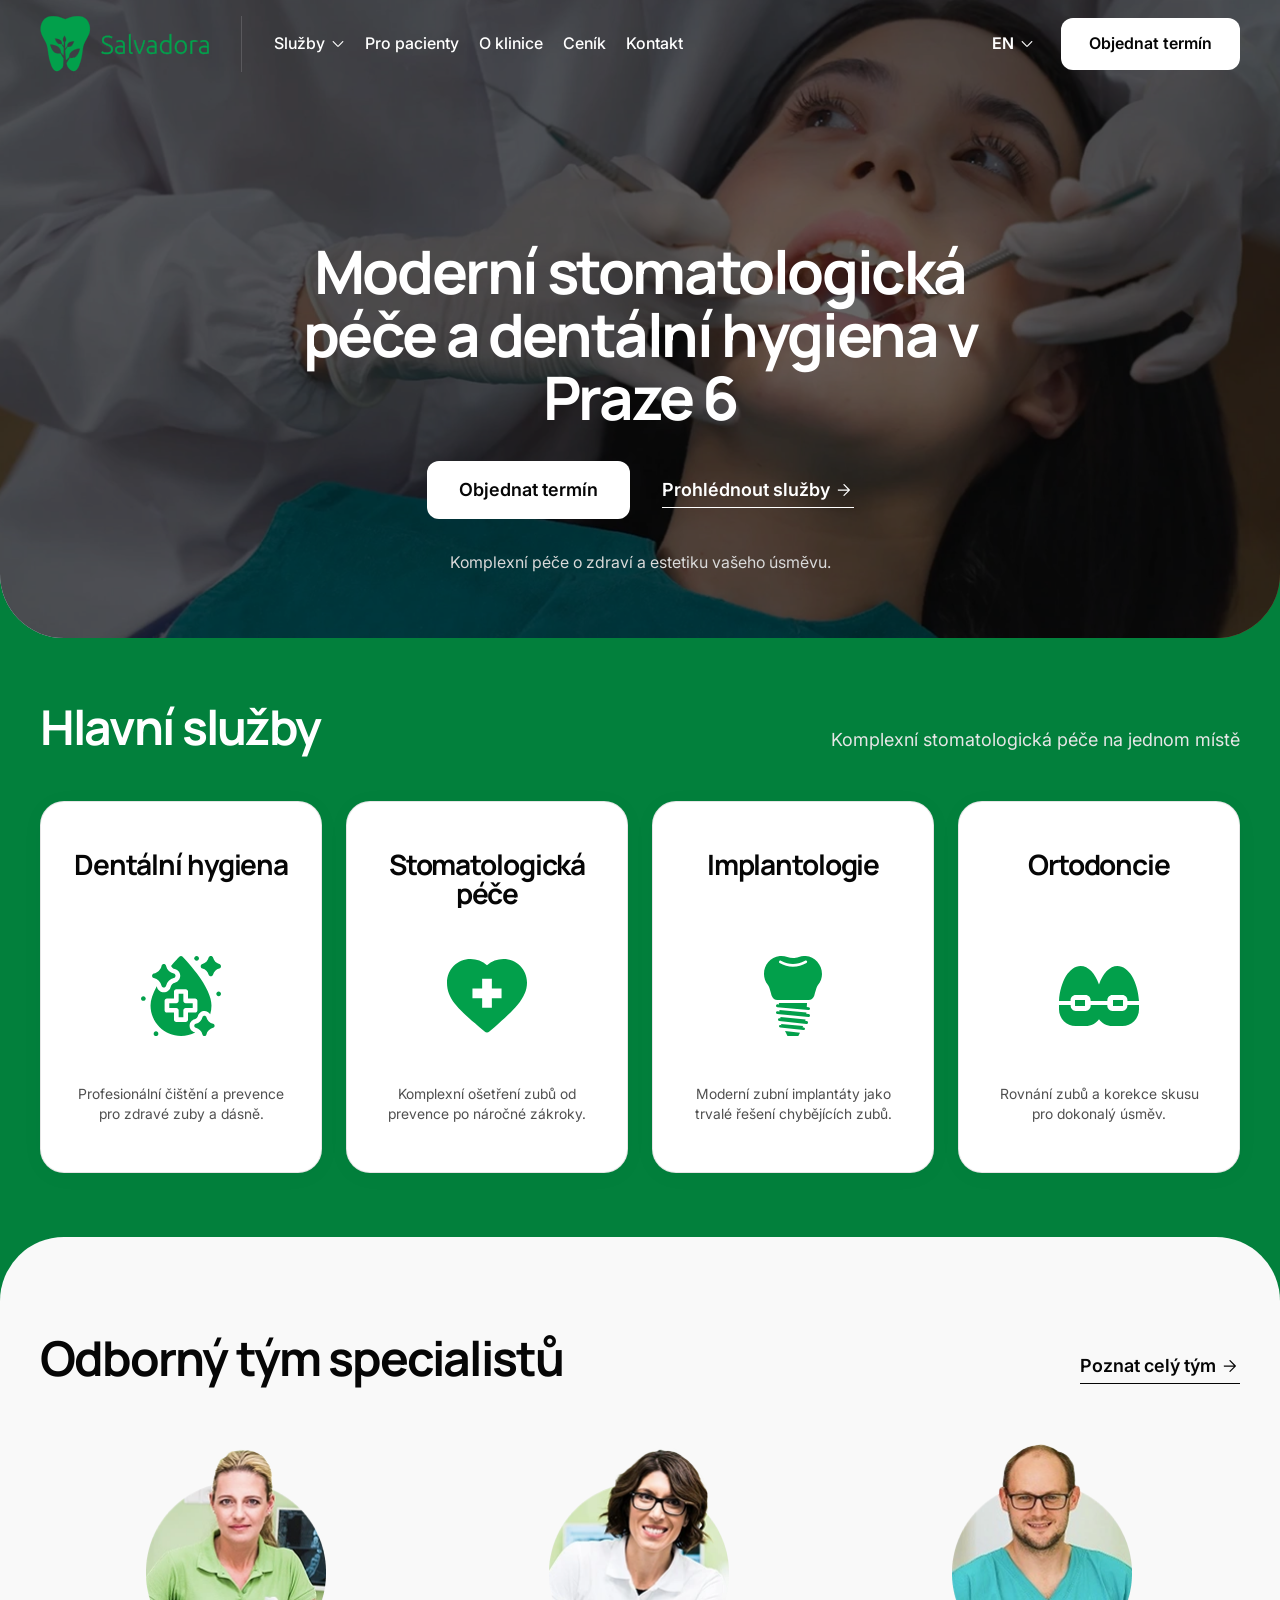
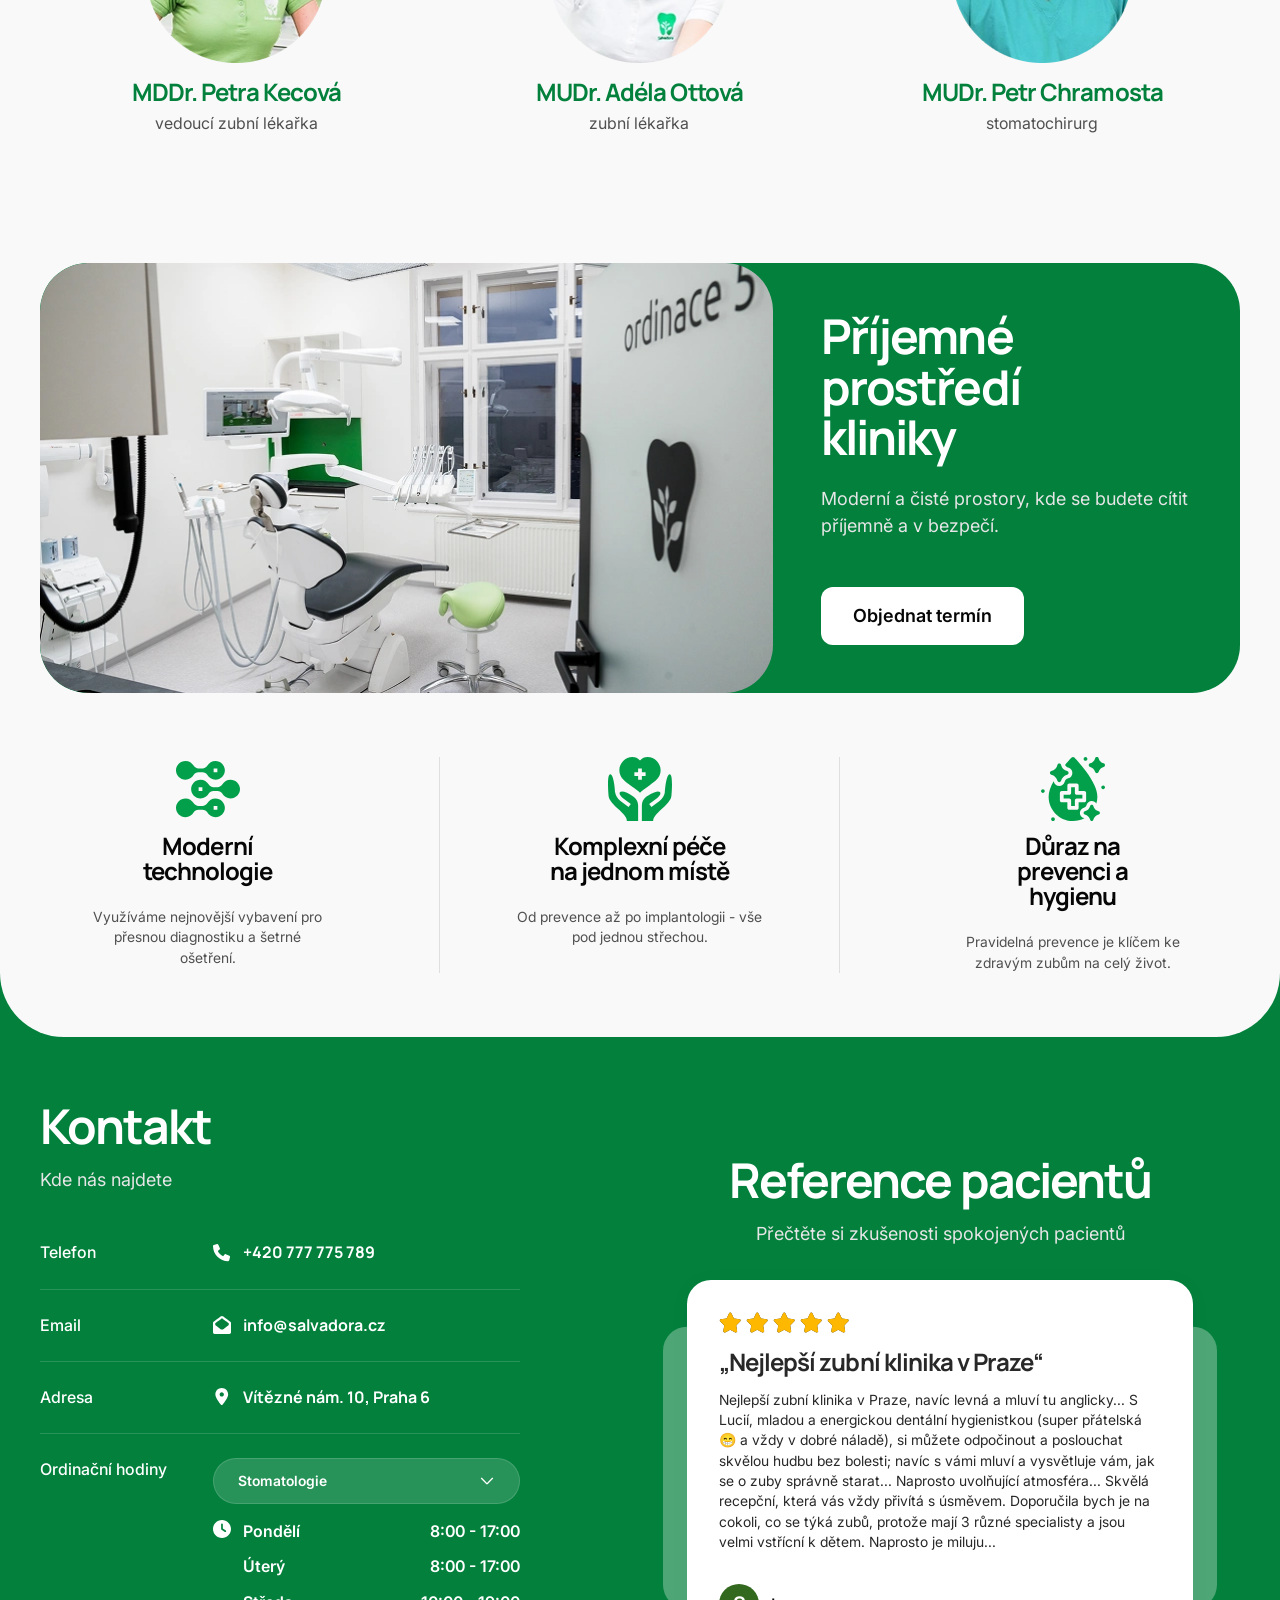
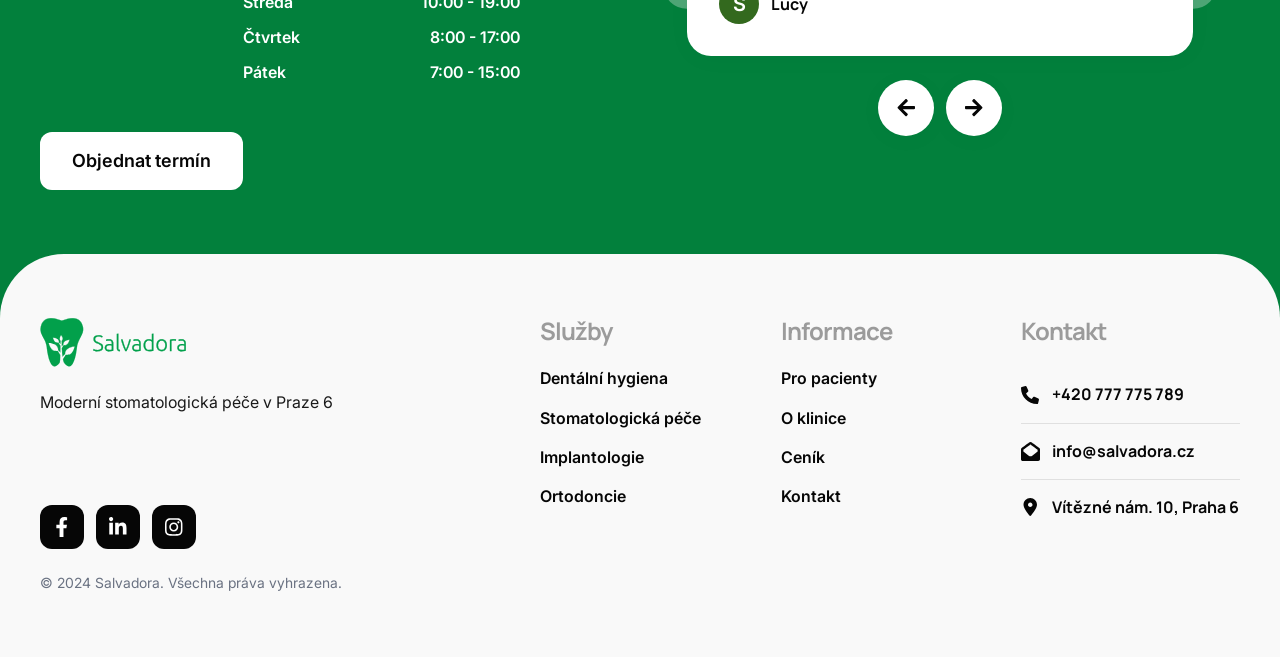
==== commit 2b6494a1: "asd" ====
--- a/src/frontend/index.html
+++ b/src/frontend/index.html
@@ -167,7 +167,7 @@
               <h1
                 class="wow fadeInUp"
                 data-wow-duration=".5s"
-                data-wow-delay=".1s"
+                data-wow-delay=".2s"
               >
                 Moderní stomatologická péče a dentální hygiena v Praze 6
               </h1>
@@ -195,7 +195,7 @@
               <div
                 class="paragraph sm wow fadeInUp"
                 data-wow-duration=".5s"
-                data-wow-delay=".3s"
+                data-wow-delay=".5s"
               >
                 <p>Komplexní péče o zdraví a estetiku vašeho úsměvu.</p>
               </div>
@@ -212,11 +212,28 @@
           <div class="auto__container">
             <div class="services__inner">
               <div class="services__inner-top">
-                <h2>Hlavní služby</h2>
-                <p>Komplexní stomatologická péče na jednom místě</p>
+                <h2
+                  class="wow fadeInLeft"
+                  data-wow-duration=".5s"
+                  data-wow-delay=".1s"
+                >
+                  Hlavní služby
+                </h2>
+                <div
+                  class="paragraph wow fadeInRight"
+                  data-wow-duration=".5s"
+                  data-wow-delay=".2s"
+                >
+                  <p>Komplexní stomatologická péče na jednom místě</p>
+                </div>
               </div>
               <div class="services__inner-row">
-                <a href="service-detail.html" class="servicesItem">
+                <a
+                  href="service-detail.html"
+                  class="servicesItem wow fadeInUp"
+                  data-wow-duration=".5s"
+                  data-wow-delay=".3s"
+                >
                   <h3>Dentální hygiena</h3>
                   <div class="servicesItem__icon">
                     <img src="./images/services/1.svg" alt="icon" />
@@ -227,7 +244,12 @@
                     </p>
                   </div>
                 </a>
-                <a href="service-detail.html" class="servicesItem">
+                <a
+                  href="service-detail.html"
+                  class="servicesItem wow fadeInUp"
+                  data-wow-duration=".5s"
+                  data-wow-delay=".4s"
+                >
                   <h3>Stomatologická péče</h3>
                   <div class="servicesItem__icon">
                     <img src="./images/services/2.svg" alt="icon" />
@@ -238,7 +260,12 @@
                     </p>
                   </div>
                 </a>
-                <a href="service-detail.html" class="servicesItem">
+                <a
+                  href="service-detail.html"
+                  class="servicesItem wow fadeInUp"
+                  data-wow-duration=".5s"
+                  data-wow-delay=".5s"
+                >
                   <h3>Implantologie</h3>
                   <div class="servicesItem__icon">
                     <img src="./images/services/3.svg" alt="icon" />
@@ -250,7 +277,12 @@
                     </p>
                   </div>
                 </a>
-                <a href="service-detail.html" class="servicesItem">
+                <a
+                  href="service-detail.html"
+                  class="servicesItem wow fadeInUp"
+                  data-wow-duration=".5s"
+                  data-wow-delay=".6s"
+                >
                   <h3>Ortodoncie</h3>
                   <div class="servicesItem__icon">
                     <img src="./images/services/4.svg" alt="icon" />
@@ -273,10 +305,19 @@
           <div class="auto__container">
             <div class="team__inner">
               <div class="team__inner-top center">
-                <div class="team__inner-side">
+                <div
+                  class="team__inner-side wow fadeInLeft"
+                  data-wow-duration=".5s"
+                  data-wow-delay=".1s"
+                >
                   <h2>Odborný tým specialistů</h2>
                 </div>
-                <a href="about.html" class="link">
+                <a
+                  href="about.html"
+                  class="link wow fadeInRight"
+                  data-wow-duration=".5s"
+                  data-wow-delay=".2s"
+                >
                   Poznat celý tým
                   <span>
                     <svg>
@@ -286,7 +327,12 @@
                 </a>
               </div>
               <div class="team__inner-row">
-                <a href="doctor-detail.html" class="teamItem">
+                <a
+                  href="doctor-detail.html"
+                  class="teamItem wow fadeInUp"
+                  data-wow-duration=".5s"
+                  data-wow-delay=".3s"
+                >
                   <div class="teamItem__image">
                     <img src="./images/team/1.webp" alt="MDDr. Petra Kecová" />
                   </div>
@@ -295,7 +341,12 @@
                     <p>vedoucí zubní lékařka</p>
                   </div>
                 </a>
-                <a href="doctor-detail.html" class="teamItem">
+                <a
+                  href="doctor-detail.html"
+                  class="teamItem wow fadeInUp"
+                  data-wow-duration=".5s"
+                  data-wow-delay=".4s"
+                >
                   <div class="teamItem__image">
                     <img src="./images/team/2.webp" alt="MUDr. Adéla Ottová" />
                   </div>
@@ -304,7 +355,12 @@
                     <p>zubní lékařka</p>
                   </div>
                 </a>
-                <a href="doctor-detail.html" class="teamItem">
+                <a
+                  href="doctor-detail.html"
+                  class="teamItem wow fadeInUp"
+                  data-wow-duration=".5s"
+                  data-wow-delay=".5s"
+                >
                   <div class="teamItem__image">
                     <img
                       src="./images/team/3.webp"
@@ -330,12 +386,20 @@
           <div class="auto__container">
             <div class="envir__inner">
               <div class="envir__inner-main">
-                <div class="envirImage">
+                <div
+                  class="envirImage wow fadeInLeft"
+                  data-wow-duration=".5s"
+                  data-wow-delay=".2s"
+                >
                   <div class="envirImage__inner">
                     <img src="./images/environment/banner.webp" alt="banner" />
                   </div>
                 </div>
-                <div class="envirContent">
+                <div
+                  class="envirContent wow fadeInRight"
+                  data-wow-duration=".5s"
+                  data-wow-delay=".3s"
+                >
                   <h2>Příjemné prostředí kliniky</h2>
                   <p>
                     Moderní a čisté prostory, kde se budete cítit příjemně a v
@@ -345,7 +409,11 @@
                 </div>
               </div>
               <div class="envir__inner-row">
-                <div class="envirItem">
+                <div
+                  class="envirItem wow fadeInUp"
+                  data-wow-duration=".5s"
+                  data-wow-delay=".4s"
+                >
                   <div class="envirItem__inner">
                     <div class="envirItem__icon">
                       <img src="./images/environment/icon-1.svg" alt="icon" />
@@ -359,7 +427,11 @@
                     </div>
                   </div>
                 </div>
-                <div class="envirItem">
+                <div
+                  class="envirItem wow fadeInUp"
+                  data-wow-duration=".5s"
+                  data-wow-delay=".5s"
+                >
                   <div class="envirItem__inner">
                     <div class="envirItem__icon">
                       <img src="./images/environment/icon-2.svg" alt="icon" />
@@ -373,7 +445,11 @@
                     </div>
                   </div>
                 </div>
-                <div class="envirItem">
+                <div
+                  class="envirItem wow fadeInUp"
+                  data-wow-duration=".5s"
+                  data-wow-delay=".6s"
+                >
                   <div class="envirItem__inner">
                     <div class="envirItem__icon">
                       <img src="./images/environment/icon-3.svg" alt="icon" />
@@ -400,7 +476,11 @@
         <div class="bg-green">
           <div class="auto__container">
             <div class="join__inner">
-              <div class="joinContact">
+              <div
+                class="joinContact wow fadeInLeft"
+                data-wow-duration=".5s"
+                data-wow-delay=".2s"
+              >
                 <div class="joinContact__title">
                   <h2>Kontakt</h2>
                   <p>Kde nás najdete</p>
@@ -485,8 +565,8 @@
                         </div>
                         <ul class="select__options">
                           <li data-schedule="#schedule-1">Stomatologie</li>
-                          <li data-schedule="#schedule-2">Implantologie</li>
-                          <li data-schedule="#schedule-3">Ortodoncie</li>
+                          <li data-schedule="#schedule-2">Dentální hygiena</li>
+                          <li data-schedule="#schedule-3">Rentgen</li>
                         </ul>
                       </div>
                       <div class="joinItem__schedule active" id="schedule-1">
@@ -531,7 +611,7 @@
                           </li>
                           <li>
                             <p>Úterý</p>
-                            <p>8:00 - 17:00</p>
+                            <p>8:30 - 17:00</p>
                           </li>
                           <li>
                             <p>Středa</p>
@@ -543,7 +623,7 @@
                           </li>
                           <li>
                             <p>Pátek</p>
-                            <p>7:00 - 15:00</p>
+                            <p>8:00 - 15:00</p>
                           </li>
                         </ul>
                       </div>
@@ -556,23 +636,23 @@
                         <ul>
                           <li>
                             <p>Pondělí</p>
-                            <p>9:00 - 17:00</p>
+                            <p>8:00 - 16:30</p>
                           </li>
                           <li>
                             <p>Úterý</p>
-                            <p>8:00 - 17:00</p>
+                            <p>8:00 - 16:30</p>
                           </li>
                           <li>
                             <p>Středa</p>
-                            <p>10:00 - 19:00</p>
+                            <p>8:00 - 16:30</p>
                           </li>
                           <li>
                             <p>Čtvrtek</p>
-                            <p>8:00 - 17:00</p>
+                            <p>8:00 - 16:30</p>
                           </li>
                           <li>
                             <p>Pátek</p>
-                            <p>7:00 - 15:00</p>
+                            <p>8:00 - 15:00</p>
                           </li>
                         </ul>
                       </div>
@@ -589,7 +669,11 @@
                   </button>
                 </div>
               </div>
-              <div class="joinRef">
+              <div
+                class="joinRef wow fadeInRight"
+                data-wow-duration=".5s"
+                data-wow-delay=".4s"
+              >
                 <div class="joinRef__title">
                   <h2>Reference pacientů</h2>
                   <p>Přečtěte si zkušenosti spokojených pacientů</p>
@@ -703,7 +787,7 @@
                             </div>
                           </div>
                           <div class="joinSlide__content">
-                            <h4>„Nejlepší zubní klinika v Praze“</h4>
+                            <h4>„3Nejlepší zubní klinika v Praze“</h4>
                             <div class="paragraph xsm">
                               <p>
                                 Nejlepší zubní klinika v Praze, navíc levná a
@@ -718,6 +802,50 @@
                                 na cokoli, co se týká zubů, protože mají 3 různé
                                 specialisty a jsou velmi vstřícní k dětem.
                                 Naprosto je miluju...
+                              </p>
+                            </div>
+                          </div>
+                          <div class="joinSlide__profile">
+                            <div class="joinSlide__avatar">
+                              <p>S</p>
+                            </div>
+                            <div class="joinSlide__name">
+                              <h6>Lucy</h6>
+                            </div>
+                          </div>
+                        </div>
+                      </div>
+                      <div class="swiper-slide">
+                        <div class="joinSlide">
+                          <div class="joinSlide__stars">
+                            <img
+                              src="./images/join/stars-empty.svg"
+                              alt="stars"
+                            />
+                            <div
+                              class="joinSlide__stars-overlay"
+                              style="max-width: 100%"
+                            >
+                              <img
+                                src="./images/join/stars-filled.svg"
+                                alt="stars"
+                              />
+                            </div>
+                          </div>
+                          <div class="joinSlide__content">
+                            <h4>„4Nejlepší zubní klinika v Praze“</h4>
+                            <div class="paragraph xsm">
+                              <p>
+                                Nejlepší zubní klinika v Praze, navíc levná a
+                                mluví tu anglicky... S Lucií, mladou a
+                                energickou dentální hygienistkou (super
+                                přátelská 😁 a vždy v dobré náladě), si můžete
+                                odpočinout a poslouchat skvělou hudbu bez
+                                bolesti; navíc s vámi mluví a vysvětluje vám,
+                                jak se o zuby správně starat... Naprosto
+                                uvolňující atmosféra... Skvělá recepční, která
+                                vás vždy přivítá s úsměvem. Doporučila bych je
+                                na cokoli, co se týká zubů, protože mají 3 různé
                               </p>
                             </div>
                           </div>
@@ -912,6 +1040,12 @@
     <!-- Sprites
     =========================================== -->
     <svg style="display: none">
+      <symbol id="checkIcon" viewBox="0 0 18 18">
+        <path
+          d="M7.16229 11.3625L13.5185 5.00625C13.6685 4.85625 13.8435 4.78125 14.0435 4.78125C14.2435 4.78125 14.4185 4.85625 14.5685 5.00625C14.7185 5.15625 14.7935 5.33438 14.7935 5.54063C14.7935 5.74688 14.7185 5.925 14.5685 6.075L7.68729 12.975C7.53729 13.125 7.36229 13.2 7.16229 13.2C6.96229 13.2 6.78729 13.125 6.63729 12.975L3.41229 9.75C3.26229 9.6 3.19041 9.42188 3.19666 9.21563C3.20291 9.00938 3.28104 8.83125 3.43104 8.68125C3.58104 8.53125 3.75916 8.45625 3.96541 8.45625C4.17166 8.45625 4.34979 8.53125 4.49979 8.68125L7.16229 11.3625Z"
+          fill="currentColor"
+        />
+      </symbol>
       <symbol id="arrowRight" viewBox="0 0 24 24">
         <path
           d="M16.627 12.75H5.25C5.03717 12.75 4.859 12.6782 4.7155 12.5345C4.57183 12.391 4.5 12.2128 4.5 12C4.5 11.7872 4.57183 11.609 4.7155 11.4655C4.859 11.3218 5.03717 11.25 5.25 11.25H16.627L11.4577 6.08076C11.3091 5.93209 11.2357 5.75809 11.2375 5.55876C11.2395 5.35942 11.318 5.18217 11.473 5.02701C11.6282 4.88217 11.8038 4.80717 12 4.80201C12.1962 4.79684 12.3718 4.87184 12.527 5.02701L18.8673 11.3673C18.9609 11.4609 19.0269 11.5597 19.0652 11.6635C19.1037 11.7673 19.123 11.8795 19.123 12C19.123 12.1205 19.1037 12.2327 19.0652 12.3365C19.0269 12.4403 18.9609 12.5391 18.8673 12.6328L12.527 18.973C12.3885 19.1115 12.217 19.1823 12.0125 19.1855C11.808 19.1887 11.6282 19.1178 11.473 18.973C11.318 18.8178 11.2405 18.6397 11.2405 18.4385C11.2405 18.2372 11.318 18.0589 11.473 17.9038L16.627 12.75Z"
--- a/src/frontend/css/main.css
+++ b/src/frontend/css/main.css
@@ -6,4 +6,4 @@
  * Licensed under the MIT license - http://opensource.org/licenses/MIT
  *
  * Copyright (c) 2018 Daniel Eden
- */.animated{-webkit-animation-duration:1s;animation-duration:1s;-webkit-animation-fill-mode:both;animation-fill-mode:both}.animated.infinite{-webkit-animation-iteration-count:infinite;animation-iteration-count:infinite}@-webkit-keyframes fadeInUp{0%{opacity:0;-webkit-transform:translate3d(0,25%,0);transform:translate3d(0,25%,0)}to{opacity:1;-webkit-transform:translate3d(0,0,0);transform:translate3d(0,0,0)}}@keyframes fadeInUp{0%{opacity:0;-webkit-transform:translate3d(0,25%,0);transform:translate3d(0,25%,0)}to{opacity:1;-webkit-transform:translate3d(0,0,0);transform:translate3d(0,0,0)}}@-webkit-keyframes fadeInUpSmall{0%{opacity:0;-webkit-transform:translate3d(0,25%,0);transform:translate3d(0,25%,0)}to{opacity:1;-webkit-transform:translate3d(0,0,0);transform:translate3d(0,0,0)}}@keyframes fadeInUpSmall{0%{opacity:0;-webkit-transform:translate(0%,0%) scale(1.5,1.5);transform:translate(0%,0%) scale(1.5,1.5)}to{opacity:1;-webkit-transform:translate(0,0) scale(1,1);transform:translate(0,0) scale(1,1)}}@-webkit-keyframes fadeInUpBig{0%{opacity:0;-webkit-transform:translate(0%,0%) scale(0.7);transform:translate(0%,0%) scale(0.7)}to{opacity:1;-webkit-transform:translate(0,0) scale(1);transform:translate(0,0) scale(1)}}@keyframes fadeInUpBig{0%{opacity:0;-webkit-transform:translate(0%,0%) scale(0.7);transform:translate(0%,0%) scale(0.7)}to{opacity:1;-webkit-transform:translate(0,0) scale(1);transform:translate(0,0) scale(1)}}.fadeInUp{-webkit-animation-name:fadeInUp;animation-name:fadeInUp}.fadeInUpSmall{-webkit-animation-name:fadeInUpSmall;animation-name:fadeInUpSmall}.fadeInUpBig{-webkit-animation-name:fadeInUpBig;animation-name:fadeInUpBig}@-webkit-keyframes fadeIn{0%{opacity:0}to{opacity:1}}@keyframes fadeIn{0%{opacity:0}to{opacity:1}}.fadeIn{-webkit-animation-name:fadeIn;animation-name:fadeIn}@-webkit-keyframes fadeInRight{0%{opacity:0;-webkit-transform:translate3d(25%,0,0);transform:translate3d(25%,0,0)}to{opacity:1;-webkit-transform:translateZ(0);transform:translateZ(0)}}@keyframes fadeInRight{0%{opacity:0;-webkit-transform:translate3d(25%,0,0);transform:translate3d(25%,0,0)}to{opacity:1;-webkit-transform:translateZ(0);transform:translateZ(0)}}.fadeInRight{-webkit-animation-name:fadeInRight;animation-name:fadeInRight}@-webkit-keyframes fadeInLeft{0%{opacity:0;-webkit-transform:translate3d(-25%,0,0);transform:translate3d(-25%,0,0)}to{opacity:1;-webkit-transform:translateZ(0);transform:translateZ(0)}}@keyframes fadeInLeft{0%{opacity:0;-webkit-transform:translate3d(-25%,0,0);transform:translate3d(-25%,0,0)}to{opacity:1;-webkit-transform:translateZ(0);transform:translateZ(0)}}.fadeInLeft{-webkit-animation-name:fadeInLeft;animation-name:fadeInLeft}@-webkit-keyframes typing{0%{width:0}to{width:100%}}@keyframes typing{0%{width:0}to{width:100%}}.typing.animated b:before{-webkit-animation:max-height 0.4s cubic-bezier(0.61,1,0.88,1) 1 normal both;animation:max-height 0.4s cubic-bezier(0.61,1,0.88,1) 1 normal both;color:#2c2c2c}.typing.animated b:after{-webkit-animation:max-width 0.7s cubic-bezier(0.61,1,0.88,1) 1 normal both;animation:max-width 0.7s cubic-bezier(0.61,1,0.88,1) 1 normal both;color:#191919}@-webkit-keyframes max-width{0%{max-width:0}to{max-width:100%}}@keyframes max-width{0%{max-width:0}to{max-width:100%}}@-webkit-keyframes max-height{0%{max-height:0}to{max-height:100%}}@keyframes max-height{0%{max-height:0}to{max-height:100%}}body,html{scroll-behavior:smooth}*,:after,:before{margin:0;padding:0;border:none;outline:none;-webkit-box-sizing:border-box;box-sizing:border-box}button{outline:none}button:focus{outline:none}input::-webkit-inner-spin-button,input::-webkit-outer-spin-button{-webkit-appearance:none;margin:0}::-webkit-scrollbar{width:8px}::-webkit-scrollbar-track{background:#fff}::-webkit-scrollbar-thumb{background:rgba(0,0,0,0.2);border-radius:10px}::-webkit-scrollbar-thumb:hover{background:rgba(0,0,0,0.3)}body{font-family:"Inter",sans-serif;color:#ffffff;font-weight:400;font-size:18px;line-height:145%;background:#02803C}body.active{overflow:hidden}a{text-decoration:none;opacity:1;color:#505050;-webkit-transition:0.3s ease;transition:0.3s ease;cursor:pointer}a:hover{opacity:0.88}ul li{list-style:none}.auto__container{position:relative;max-width:1280px;margin:0 auto;padding:0 40px}.editor-block h1,.editor-block h2,.editor-block h3,.editor-block h4,.editor-block h5,.editor-block h6{margin-bottom:24px;color:#02803C;text-transform:uppercase;font-family:"Manrope",sans-serif}.editor-block p{margin-bottom:24px;font-weight:400}.editor-block p:last-child{margin:0}.editor-block p a{color:#02a04b}.editor-block ul{padding-left:24px;margin-bottom:32px}.editor-block ul:last-child{margin:0}.editor-block ul li{font-weight:400;font-size:16px;line-height:150%;margin-bottom:16px;list-style:disc}.editor-block ul li:last-child{margin:0}.editor-block ul li h6{font-family:"Inter",sans-serif;color:#505050;margin-bottom:12px;text-transform:unset;font-weight:700;font-size:18px;line-height:150%}.editor-block ol{padding-left:45px;margin-bottom:20px}.editor-block ol:last-child{margin:0}.editor-block ol li{font-weight:400;font-size:16px;line-height:150%;margin-bottom:16px;list-style:decimal;list-style-type:decimal-leading-zero}.editor-block ol li:last-child{margin:0}.editor-block ol li::marker{font-weight:700}.editor-block ol li h6{font-family:"Inter",sans-serif;color:#505050;margin-bottom:12px;text-transform:unset;font-weight:700;font-size:18px;line-height:150%}.editor-block table{width:100%;border-collapse:collapse}.editor-block table tr{border-bottom:1px solid rgba(46,87,153,0.2)}.editor-block table tr td,.editor-block table tr th{width:20%;text-align:center;font-family:"Inter",sans-serif;padding:16px 8px}.editor-block table tr td:first-child,.editor-block table tr th:first-child{padding-left:0;text-align:start}.editor-block table tr td:last-child,.editor-block table tr th:last-child{padding-right:0}.editor-block table tr th{white-space:nowrap;font-weight:600;font-size:16px;line-height:150%;color:#02a04b;padding-top:0}.editor-block table tr td{font-weight:600;font-size:18px;line-height:150%;color:#505050;padding:16px 8px;text-align:center}.editor-block table tr td h6{display:none}.editor-block table tr td p{font-weight:500}.editor-block table tbody tr:last-child{border:unset}.editor-block table tbody tr:last-child td{padding-bottom:0}.editor-block .table__wrapper{overflow:hidden;overflow-x:auto;padding:24px;background:-webkit-gradient(linear,left top,left bottom,from(rgba(46,87,153,0)),to(rgba(46,87,153,0.1)));background:linear-gradient(180deg,rgba(46,87,153,0) 0%,rgba(46,87,153,0.1) 100%);border-radius:24px;border:1px solid #c7dbec}h1{font-family:"Manrope",sans-serif;font-weight:700;font-size:64px;line-height:105%;letter-spacing:-0.04em}h2{font-family:"Manrope",sans-serif;font-weight:700;font-size:48px;line-height:105%;letter-spacing:-0.04em}h3{font-family:"Manrope",sans-serif;font-weight:700;font-size:28px;line-height:105%;letter-spacing:-0.04em}h4{font-family:"Manrope",sans-serif;font-weight:700;font-size:24px;line-height:105%;letter-spacing:-0.04em}h5{font-family:"Manrope",sans-serif}h6{font-family:"Manrope",sans-serif}.paragraph{font-weight:400;font-size:18px;line-height:145%}.paragraph.big{font-size:20px;line-height:145%}.paragraph.sm{font-size:16px;line-height:145%}.paragraph.xsm{font-size:14px;line-height:145%}p.big{font-size:20px;line-height:145%}p.sm{font-size:16px;line-height:145%}p.xsm{font-size:14px;line-height:145%}.main{overflow:hidden;padding-top:88px;position:relative;z-index:1}.main.sm{padding:0}.main.visible{overflow:visible}.bg-white{background:#F9F9F9}.bg-white h1,.bg-white h2,.bg-white h3,.bg-white h4,.bg-white h5{color:#060606}.bg-green{background:#02803C}.bg-green-light{background:#e5f5ed}.rounded-top{border-top-left-radius:64px;border-top-right-radius:64px}.rounded-bottom{border-bottom-left-radius:64px;border-bottom-right-radius:64px}.button{display:-webkit-inline-box;display:-ms-inline-flexbox;display:inline-flex;-webkit-box-pack:center;-ms-flex-pack:center;justify-content:center;-webkit-box-align:center;-ms-flex-align:center;align-items:center;font-family:"Inter",sans-serif;cursor:pointer;-webkit-transition:0.3s ease;transition:0.3s ease;padding:16px 32px;font-weight:600;font-size:18px;line-height:145%;border-radius:12px}.button.primary{background:#060606;color:#ffffff}.button.primary:hover{opacity:1;background:#02a04b}.button.secondary{background:#ffffff;color:#060606}.button.secondary:hover{opacity:1;background:#282828;color:#ffffff}.button.sm{font-size:16px;line-height:145%;padding:14px 28px}.link{font-weight:600;font-size:18px;line-height:145%;display:-webkit-box;display:-ms-flexbox;display:flex;-webkit-box-align:center;-ms-flex-align:center;align-items:center;color:#060606;border-bottom:1px solid #060606;padding:4px 0}.link:hover{color:#02a04b;border-color:#02a04b;opacity:1}.link:hover span{-webkit-transform:translateX(4px);transform:translateX(4px)}.link.light{color:#ffffff;border-color:#ffffff}.link.light:hover{color:#06cc63;border-color:#06cc63}.link.gray{color:#505050;border-color:#505050}.link.gray:hover{color:#02a04b;border-color:#02a04b}.link span{width:20px;height:20px;display:-webkit-box;display:-ms-flexbox;display:flex;-webkit-box-align:center;-ms-flex-align:center;align-items:center;-webkit-box-pack:center;-ms-flex-pack:center;justify-content:center;margin-left:4px;-webkit-transition:0.3s ease;transition:0.3s ease}.link span svg{width:100%;height:100%}.select{display:-webkit-box;display:-ms-flexbox;display:flex;position:relative}.select.active .select__selected svg{-webkit-transform:translateY(-50%) rotate(180deg);transform:translateY(-50%) rotate(180deg)}.select.active .select__options{opacity:1;max-height:500px}.select__selected{width:100%;font-family:"Inter",sans-serif;font-weight:600;font-size:14px;line-height:145%;-webkit-appearance:none;padding:12px 48px 12px 24px;background:rgba(255,255,255,0.15);border:1px solid rgba(255,255,255,0.15);border-radius:9999px;color:#ffffff;cursor:pointer;position:relative}.select__selected svg{position:absolute;top:50%;right:24px;width:16px;height:16px;display:-webkit-box;display:-ms-flexbox;display:flex;-webkit-transform:translateY(-50%);transform:translateY(-50%);-webkit-transition:0.3s ease;transition:0.3s ease}.select__options{position:absolute;z-index:10;top:calc(100% + 6px);left:0;width:100%;opacity:0;overflow:hidden;-webkit-transition:0.3s ease;transition:0.3s ease;max-height:0;background:#289359;border:1px solid rgba(255,255,255,0.15);padding:12px 16px;border-radius:16px}.select__options li{cursor:pointer;-webkit-transition:0.3s ease;transition:0.3s ease;font-weight:600;font-size:14px;line-height:145%;color:#ffffff;padding:10px 0}.select__options li.hidden{display:none}.select__options li:hover{color:#282828}.modall{position:fixed;top:0;left:0;width:100%;height:100%;background-color:rgba(0,0,0,0.4);padding:20px;display:none;z-index:9999}.modall.active{display:-webkit-box;display:-ms-flexbox;display:flex;-webkit-animation:fadeIn 0.4s;animation:fadeIn 0.4s}.modall__inner{background:#F9F9F9;border-radius:32px;width:100%;max-width:700px;margin:auto;position:relative;border:1px solid rgba(0,0,0,0.05);overflow:hidden}.modall__inner-head{display:-webkit-box;display:-ms-flexbox;display:flex;-webkit-box-align:center;-ms-flex-align:center;align-items:center;-webkit-box-pack:justify;-ms-flex-pack:justify;justify-content:space-between;padding:32px 32px 0 32px}.modall__inner-head h3{color:#060606}.modall__inner-close{width:28px;height:28px;cursor:pointer;-webkit-transition:0.3s ease;transition:0.3s ease;display:-webkit-box;display:-ms-flexbox;display:flex;color:#9b9b9b}.modall__inner-close:hover{color:#060606}.modall__inner-close svg{width:100%;height:100%;pointer-events:none}.modall__inner-foot{padding:16px 32px;display:-webkit-box;display:-ms-flexbox;display:flex;-webkit-box-pack:end;-ms-flex-pack:end;justify-content:flex-end}.modallMain{background:#ffffff;border-radius:0 0 32px 32px;border:1px solid rgba(0,0,0,0.05)}.modallForm{padding:32px}.modallForm__row{display:-webkit-box;display:-ms-flexbox;display:flex;-ms-flex-wrap:wrap;flex-wrap:wrap;margin:0 -12px}.modallForm .input__outer{margin:12px;width:calc(50% - 24px)}.modallForm .input__outer.big{width:calc(100% - 24px)}.modallForm .check{margin-top:12px}@keyframes fadeIn{0%{opacity:0}to{opacity:1}}.search{position:relative}.searchBtn{width:24px;height:24px;display:-webkit-box;display:-ms-flexbox;display:flex;margin:0 32px;cursor:pointer;-webkit-transition:0.3s ease;transition:0.3s ease;color:#ffffff;background:transparent}.searchBtn:hover{opacity:0.8}.searchBtn svg{width:100%;height:100%;pointer-events:none}.searchMenu{position:absolute;top:0;left:0;width:100%;display:none;background:#ffffff;z-index:400;border-bottom:1px solid rgba(0,0,0,0.1)}.searchMenu.active{display:block;-webkit-animation:fadeIn 0.3s;animation:fadeIn 0.3s}.searchMenu__inner{display:-webkit-box;display:-ms-flexbox;display:flex;-webkit-box-align:center;-ms-flex-align:center;align-items:center;-webkit-box-pack:justify;-ms-flex-pack:justify;justify-content:space-between;padding:16px 0}.searchMenu__close{display:-webkit-box;display:-ms-flexbox;display:flex;width:28px;height:28px;margin-left:24px;cursor:pointer;-webkit-transition:0.3s ease;transition:0.3s ease;position:relative}.searchMenu__close:before{position:absolute;top:50%;left:50%;width:16px;height:2px;content:"";-webkit-transform:translate(-50%,-50%) rotate(45deg);transform:translate(-50%,-50%) rotate(45deg);border-radius:3px;background:#505050;-webkit-transition:0.3s ease;transition:0.3s ease;pointer-events:none}.searchMenu__close:after{position:absolute;top:50%;left:50%;width:16px;height:2px;content:"";-webkit-transform:translate(-50%,-50%) rotate(-45deg);transform:translate(-50%,-50%) rotate(-45deg);border-radius:3px;background:#505050;-webkit-transition:0.3s ease;transition:0.3s ease;pointer-events:none}.searchMenu__close:hover:before{background:#02a04b}.searchMenu__close:hover:after{background:#02a04b}.searchInput{-webkit-box-flex:1;-ms-flex:1;flex:1;display:-webkit-box;display:-ms-flexbox;display:flex;position:relative}.searchInput input{width:100%;font-family:"Inter",sans-serif;color:#02803C;-webkit-transition:0.3s ease;transition:0.3s ease;font-weight:400;font-size:16px;line-height:150%;padding:12px 24px;background:#ffffff;border:1px solid rgba(0,0,0,0.1);border-radius:16px}.searchInput input:focus{border-color:#02a04b}.searchInput input::-webkit-input-placeholder{color:#505050}.searchInput input::-moz-placeholder{color:#505050}.searchInput input:-ms-input-placeholder{color:#505050}.searchInput input::-ms-input-placeholder{color:#505050}.searchInput input::placeholder{color:#505050}.searchInput input[type=search]::-webkit-search-cancel-button,.searchInput input[type=search]::-webkit-search-decoration,.searchInput input[type=search]::-webkit-search-results-button,.searchInput input[type=search]::-webkit-search-results-decoration{display:none}.searchInput button{position:absolute;top:50%;-webkit-transform:translateY(-50%);transform:translateY(-50%);width:24px;height:24px;right:16px;display:-webkit-box;display:-ms-flexbox;display:flex;-webkit-box-pack:center;-ms-flex-pack:center;justify-content:center;-webkit-box-align:center;-ms-flex-align:center;align-items:center;cursor:pointer;color:#505050;z-index:2;background:transparent;-webkit-transition:0.3s ease;transition:0.3s ease}.searchInput button:hover{color:#02a04b}.searchInput button svg{width:100%;height:100%}.breadcrumb{display:-webkit-box;display:-ms-flexbox;display:flex;-webkit-box-align:center;-ms-flex-align:center;align-items:center;margin-bottom:12px}.breadcrumb span{margin:0 12px;width:12px;height:12px;display:-webkit-box;display:-ms-flexbox;display:flex;color:#b3b3b3}.breadcrumb span svg{width:100%;height:100%;-webkit-transform:rotate(-90deg);transform:rotate(-90deg)}.breadcrumb a,.breadcrumb p{font-weight:500;font-size:16px;line-height:150%;color:#505050}.breadcrumb a:hover{padding:1;color:#02a04b}.input{display:-webkit-box;display:-ms-flexbox;display:flex;position:relative}.input__outer{display:block}.input__outer p{margin-bottom:6px;font-weight:600;font-size:16px;line-height:145%;color:#060606}.input input,.input textarea{width:100%;font-family:"Inter",sans-serif;font-weight:400;font-size:16px;line-height:150%;color:#060606;background:#ffffff;-webkit-transition:0.3s ease;transition:0.3s ease;resize:unset;padding:14px 18px;border:1px solid rgba(0,0,0,0.1);border-radius:12px}.input input:focus,.input textarea:focus{border-color:#02803C}.input input::-webkit-input-placeholder,.input textarea::-webkit-input-placeholder{color:#9b9b9b}.input input::-moz-placeholder,.input textarea::-moz-placeholder{color:#9b9b9b}.input input:-ms-input-placeholder,.input textarea:-ms-input-placeholder{color:#9b9b9b}.input input::-ms-input-placeholder,.input textarea::-ms-input-placeholder{color:#9b9b9b}.input input::placeholder,.input textarea::placeholder{color:#9b9b9b}.check{display:-webkit-box;display:-ms-flexbox;display:flex;-webkit-box-align:center;-ms-flex-align:center;align-items:center;cursor:pointer}.check__box{width:24px;height:24px;position:relative;margin-right:10px}.check__box input{position:absolute;top:0;left:0;width:100%;height:100%;z-index:1;opacity:0;cursor:pointer}.check__box input:checked~span{border-color:#02a04b;background:#02a04b}.check__box input:checked~span:before{opacity:1}.check__box span{position:absolute;top:0;left:0;width:100%;height:100%;border:1px solid rgba(0,0,0,0.15);border-radius:6px;display:-webkit-box;display:-ms-flexbox;display:flex;-webkit-transition:0.3s ease;transition:0.3s ease}.check__box span:before{position:absolute;top:50%;left:50%;width:70%;height:35%;content:"";border-top:3px solid #ffffff;border-right:3px solid #ffffff;-webkit-transform:translate(-50%,-65%) rotate(135deg);transform:translate(-50%,-65%) rotate(135deg);-webkit-transition:0.3s ease;transition:0.3s ease;opacity:0}.check p{font-weight:400;font-size:14px;line-height:145%;color:#505050;font-family:"Inter",sans-serif;-webkit-box-flex:1;-ms-flex:1;flex:1}.check p a{font-weight:600;color:#02803C}.check p a:hover{opacity:1;color:#02a04b}@media (max-width:1380px){h1{font-size:60px}}@media (max-width:1180px){.auto__container{padding:0 30px}h1{font-size:55px}h2{font-size:44px}.rounded-top{border-top-left-radius:48px;border-top-right-radius:48px}.rounded-bottom{border-bottom-left-radius:48px;border-bottom-right-radius:48px}}@media (max-width:1024px){::-webkit-scrollbar{display:none}.main{padding-top:80px}}@media (max-width:930px){h1{font-size:50px}h2{font-size:40px}}@media (max-width:750px){.auto__container{padding:0 24px}.editor-block ol{padding-left:30px}.editor-block table thead{display:none}.editor-block table tr{display:-webkit-box;display:-ms-flexbox;display:flex;-webkit-box-orient:vertical;-webkit-box-direction:normal;-ms-flex-direction:column;flex-direction:column;padding-bottom:16px;margin-bottom:16px}.editor-block table tr:last-child{margin:0;padding:0;border:unset}.editor-block table tr td{width:100%;display:-webkit-box;display:-ms-flexbox;display:flex;-webkit-box-align:center;-ms-flex-align:center;align-items:center;-webkit-box-pack:justify;-ms-flex-pack:justify;justify-content:space-between;padding:0;font-family:"Manrope",sans-serif;font-weight:600;font-size:18px;line-height:125%;letter-spacing:-0.02em;margin-bottom:12px}.editor-block table tr td:first-child{-webkit-box-pack:center;-ms-flex-pack:center;justify-content:center;text-align:center;margin-bottom:24px;text-transform:uppercase}.editor-block table tr td:last-child{margin:0}.editor-block table tr td h6{display:block;font-weight:600;font-size:16px;line-height:150%;color:#02a04b;text-transform:unset;margin:0}.editor-block table tr td p{font-weight:600;font-size:16px;line-height:150%;margin:0}}@media (max-width:540px){.auto__container.sm{padding:0 16px}h1{font-size:44px}.rounded-top{border-top-left-radius:32px;border-top-right-radius:32px}.rounded-bottom{border-bottom-left-radius:32px;border-bottom-right-radius:32px}.modall{padding:0}.modall__inner{height:100%;overflow:hidden;overflow-y:auto;border-radius:0}.modall__inner-head{padding:24px 24px 0 24px}.modall__inner-foot{padding:16px 24px}.modallForm{padding:24px 24px 86px 24px}.modallForm__row{margin:0 0 24px 0;-webkit-box-orient:vertical;-webkit-box-direction:normal;-ms-flex-direction:column;flex-direction:column}.modallForm .input__outer{width:100%;margin:0 0 24px 0}.modallForm .input__outer.big{width:100%}.modallForm .input__outer:last-child{margin:0}.modallForm .check{margin:0}}@keyframes fadeIn{0%{opacity:0}to{opacity:1}}.header{position:fixed;top:0;left:0;width:100%;z-index:200;-webkit-transition:0.3s ease;transition:0.3s ease;background:#F9F9F9}.header.bg-green{background:#e5f5ed}.header.dark{color:#ffffff;background:transparent}.header.dark .nav__inner-links{border-color:rgba(255,255,255,0.15)}.header.dark .nav__inner-links>li>a{color:#ffffff}.header.dark .lang__btn{color:#ffffff}.header.dark .lang__menu{color:#ffffff;background:#02803C}.header.dark .lang__menu button{color:#ffffff}.header.sticky{top:0;left:0;background:#ffffff}.header.sticky .nav__inner-links{border-left:1px solid rgba(0,0,0,0.15)}.header.sticky .nav__inner-links>li>a{color:#505050}.header.sticky .button.secondary{background:#060606;color:#ffffff}.header.sticky .button.secondary:hover{background:#02a04b;color:#ffffff}.header.sticky .lang__btn{color:#060606}.header.sticky .lang__menu{color:#060606;background:#ffffff}.header.sticky .lang__menu button{color:#060606}.header__inner{padding:12px 0;display:-webkit-box;display:-ms-flexbox;display:flex;-webkit-box-align:center;-ms-flex-align:center;align-items:center;height:88px}.header__inner-logo{width:169px;display:-webkit-box;display:-ms-flexbox;display:flex;position:relative}.header__inner-logo img{width:100%;-webkit-transition:0.3s ease;transition:0.3s ease}.header__inner-logo img.light{position:absolute;top:0;left:0;opacity:0}.lang{position:relative;z-index:3}.lang.open .lang__menu{opacity:1;visibility:visible}.lang.open .lang__btn span svg{-webkit-transform:rotate(-180deg);transform:rotate(-180deg)}.lang.open .lang__menu{opacity:1;visibility:visible}.lang__btn{font-family:"Inter",sans-serif;font-weight:600;font-size:16px;line-height:145%;color:#060606;cursor:pointer;min-width:45px;display:-webkit-box;display:-ms-flexbox;display:flex;-webkit-box-align:center;-ms-flex-align:center;align-items:center;-webkit-transition:0.3s ease;transition:0.3s ease}.lang__btn:hover{opacity:0.8}.lang__btn b{font-weight:600}.lang__btn span{margin-left:6px;display:-webkit-box;display:-ms-flexbox;display:flex;width:14px;height:14px}.lang__btn span svg{width:100%;height:100%;-webkit-transition:0.3s ease;transition:0.3s ease}.lang__menu{position:absolute;top:100%;left:50%;-webkit-transform:translateX(-50%);transform:translateX(-50%);padding:8px;background:#ffffff;color:#060606;display:-webkit-box;display:-ms-flexbox;display:flex;-webkit-box-orient:vertical;-webkit-box-direction:normal;-ms-flex-direction:column;flex-direction:column;-webkit-box-shadow:0px 4px 4px 0px #00000016;box-shadow:0px 4px 4px 0px #00000016;opacity:0;visibility:hidden;-webkit-transition:0.3s ease;transition:0.3s ease;width:100%}.lang__menu button{color:#060606;cursor:pointer;-webkit-transition:0.3s ease;transition:0.3s ease;background:transparent;margin-bottom:2px;font-weight:500;font-size:14px;line-height:140%;font-family:"Inter",sans-serif}.lang__menu button:last-child{margin:0}.lang__menu button:hover{opacity:0.8}@media (max-width:1180px){.header__inner-logo{width:155px}}@media (max-width:1024px){.header.dark.active .header__inner-logo img.light{opacity:1}.header.dark.active .header__inner-logo img.dark{opacity:0}.header.dark.active .nav__inner-links>li>a{color:#ffffff}.header.dark .burger:before{background:#f2f2f2}.header.dark .burger:after{background:#f2f2f2}.header.dark .burger span{background:#f2f2f2}.header.sticky .burger:before{background:#505050}.header.sticky .burger:after{background:#505050}.header.sticky .burger span{background:#505050}.header.active{background:#01401e}.header.active .burger:before{background:#e6e6e6}.header.active .burger:after{background:#e6e6e6}.header.active .burger span{background:#e6e6e6}.header.active .header__inner-logo img{opacity:0}.header.active .header__inner-logo img.light{opacity:1}.header__inner{-webkit-box-pack:justify;-ms-flex-pack:justify;justify-content:space-between;-webkit-box-align:center;-ms-flex-align:center;align-items:center;padding:16px 0;height:80px}.lang{position:relative;margin:0}.lang.open .lang__menu{opacity:1;visibility:visible}.lang.open .lang__btn svg{-webkit-transform:rotate(-90deg);transform:rotate(-90deg)}.lang__btn{color:#f2f2f2;cursor:pointer;min-width:unset;display:-webkit-box;display:-ms-flexbox;display:flex;-webkit-box-align:center;-ms-flex-align:center;align-items:center}.lang__menu{width:50px;top:unset;bottom:calc(100% + 5px);border-radius:6px;background:#ffffff}.lang__menu button{color:#02a04b}}@media (max-width:540px){.header.active .header__inner{border-color:rgba(255,255,255,0.15)}.header__inner{border-bottom:1px solid transparent}.header__inner-logo{width:144px}}@-webkit-keyframes sticky{0%{top:0;opacity:0}to{top:30px;opacity:1}}@keyframes sticky{0%{top:0;opacity:0}to{top:30px;opacity:1}}.nav{-webkit-box-flex:1;-ms-flex:1;flex:1}.nav__inner{display:-webkit-box;display:-ms-flexbox;display:flex;-webkit-box-align:center;-ms-flex-align:center;align-items:center;-webkit-box-pack:justify;-ms-flex-pack:justify;justify-content:space-between}.nav__inner-buttons{display:-webkit-box;display:-ms-flexbox;display:flex;-webkit-box-align:center;-ms-flex-align:center;align-items:center}.nav__inner-buttons .button{margin-left:24px}.nav__inner-links{display:-webkit-box;display:-ms-flexbox;display:flex;-webkit-box-align:center;-ms-flex-align:center;align-items:center;padding-left:32px;margin-left:32px;border-left:1px solid rgba(0,0,0,0.15)}.nav__inner-links>li{margin-right:24px;position:relative}.nav__inner-links>li:last-child{margin:0}.nav__inner-links>li:hover>a{color:#02a04b}.nav__inner-links>li:hover>a svg{-webkit-transform:rotate(-180deg)!important;transform:rotate(-180deg)!important}.nav__inner-links>li a{display:-webkit-box;display:-ms-flexbox;display:flex;-webkit-box-align:center;-ms-flex-align:center;align-items:center;padding:16px 0;font-weight:500;font-size:16px;line-height:145%;color:#505050}.nav__inner-links>li a:hover{opacity:1;color:#02a04b!important}.nav__inner-links>li a.active{color:#02a04b}.nav__inner-links>li a svg{width:14px;height:14px;margin-left:6px;-webkit-transition:0.3s ease;transition:0.3s ease}.nav__inner-links>li>ul{top:100%!important;left:0!important}.nav__inner-links li{position:relative}.nav__inner-links li:hover>a{opacity:1}.nav__inner-links li:hover>a svg{-webkit-transform:rotate(-90deg);transform:rotate(-90deg)}.nav__inner-links li:hover>ul{opacity:1;visibility:visible}.nav__inner-links li ul{position:absolute;top:-8px;left:calc(100% + 10px);width:210px;padding:24px;border:1px solid rgba(0,0,0,0.1);-webkit-box-shadow:0px 3px 24px rgba(0,0,0,0.03);box-shadow:0px 3px 24px rgba(0,0,0,0.03);border-radius:16px;background:#ffffff;opacity:0;visibility:hidden;-webkit-transition:0.3s ease;transition:0.3s ease}.nav__inner-links li ul.active{opacity:1;visibility:visible}.nav__inner-links li ul.flip-left{left:unset;right:calc(100% + 2px);z-index:3}.nav__inner-links li ul li{margin-bottom:24px}.nav__inner-links li ul li:last-child{margin:0}.nav__inner-links li ul li a{color:#505050;font-weight:500;font-size:16px;line-height:145%;position:relative;display:-webkit-box;display:-ms-flexbox;display:flex;-webkit-box-align:center;-ms-flex-align:center;align-items:center;-webkit-box-pack:justify;-ms-flex-pack:justify;justify-content:space-between;padding:0}.nav__inner-links li ul li a:hover{opacity:1;color:#000000}.nav__inner-links li ul li a svg{width:16px;height:16px}.burger{display:none}@media (max-width:1380px){.nav__inner-links>li{margin-right:20px}}@media (max-width:1180px){.nav__inner-links{padding-left:18px;margin-left:18px}.nav__inner-links li a{font-size:13px}.nav__inner-links li ul{width:240px}.nav__inner-buttons .button{padding:8px 16px;font-size:13px}}@media (max-width:1024px){body.active{overflow:hidden}.nav{position:fixed;top:80px;left:0;width:100%;height:calc(100% - 80px);z-index:9;-webkit-transform:translateX(100%);transform:translateX(100%);-webkit-transition:all 0.2s ease-in-out 0s;transition:all 0.2s ease-in-out 0s;-moz-transition:all 0.2s ease-in-out 0s;background:rgba(0,0,0,0.3)}.nav.active{transform:translate(0,0);-moz-ransform:translate(0,0);-o-transform:translate(0,0);-ms-transform:translate(0,0);-webkit-transform:translate(0,0)}.nav__inner{-webkit-box-orient:vertical;-webkit-box-direction:normal;-ms-flex-direction:column;flex-direction:column;position:absolute;-webkit-box-pack:unset;-ms-flex-pack:unset;justify-content:unset;-webkit-box-align:center;-ms-flex-align:center;align-items:center;-webkit-box-sizing:border-box;box-sizing:border-box;top:0;right:0;width:100%;max-width:390px;z-index:1;padding:68px 24px 24px;height:100%;overflow-y:auto;background:#01401e}.nav__inner::-webkit-scrollbar{display:none}.nav__inner-links{-webkit-box-orient:vertical;-webkit-box-direction:normal;-ms-flex-direction:column;flex-direction:column;-webkit-box-align:start;-ms-flex-align:start;align-items:flex-start;margin:0 0 32px 0;width:100%;padding:0;border:unset!important}.nav__inner-links>li{margin:0 0 32px 0;width:100%;display:-webkit-box;display:-ms-flexbox;display:flex;-webkit-box-orient:vertical;-webkit-box-direction:normal;-ms-flex-direction:column;flex-direction:column;-webkit-box-align:start;-ms-flex-align:start;align-items:flex-start}.nav__inner-links>li:last-child{margin:0}.nav__inner-links>li>a{color:#e6e6e6!important;padding:0;font-weight:500;font-size:18px;line-height:145%;position:relative;display:-webkit-box;display:-ms-flexbox;display:flex;-webkit-box-align:center;-ms-flex-align:center;align-items:center;-webkit-box-pack:justify;-ms-flex-pack:justify;justify-content:space-between}.nav__inner-links>li>a:hover{opacity:1;color:#ffffff!important}.nav__inner-links a{color:#e6e6e6!important}.nav__inner-links a:hover{color:#ffffff!important}.nav__inner-links a svg{display:none}.nav__inner-links li{position:static;display:-webkit-box;display:-ms-flexbox;display:flex;-webkit-box-orient:vertical;-webkit-box-direction:normal;-ms-flex-direction:column;flex-direction:column;-webkit-box-align:center;-ms-flex-align:center;align-items:center}.nav__inner-links li:hover>a{color:#ffffff!important}.nav__inner-links li:hover>a svg{-webkit-transform:rotate(0deg)!important;transform:rotate(0deg)!important}.nav__inner-links li.active>a svg{-webkit-transform:rotate(-180deg)!important;transform:rotate(-180deg)!important}.nav__inner-links li ul{position:static;width:100%;-webkit-box-shadow:unset;box-shadow:unset;padding:0;border-radius:unset;border:unset;opacity:1;visibility:visible;overflow:hidden;background:transparent;margin-top:32px;z-index:4}.nav__inner-links li ul::-webkit-scrollbar{display:none}.nav__inner-links li ul.active{display:block}.nav__inner-links li ul li{margin-bottom:32px}.nav__inner-links li ul li:last-child{margin:0}.nav__inner-links li ul li a{padding:0;font-weight:500;font-size:18px;line-height:145%;color:#ffffff;background:transparent!important;border-radius:unset}.nav__inner-links li ul li a:hover{color:#02a04b}.nav__inner-buttons{margin:auto 0 0 0;-webkit-box-orient:vertical;-webkit-box-direction:normal;-ms-flex-direction:column;flex-direction:column;width:100%}.nav__inner-buttons .button{width:100%;font-weight:600;font-size:18px;line-height:145%;padding:16px 32px;margin:0 0 24px 0;-webkit-box-ordinal-group:0;-ms-flex-order:-1;order:-1;background:#ffffff;color:#060606}.nav__inner-buttons .button:hover{background:#e6e6e6;color:#060606}.nav__inner-items{display:-webkit-box;display:-ms-flexbox;display:flex;-webkit-box-orient:vertical;-webkit-box-direction:normal;-ms-flex-direction:column;flex-direction:column;width:100%;padding:16px;background:-webkit-gradient(linear,left bottom,left top,from(rgba(0,0,0,0.2)),to(rgba(0,0,0,0.2))),#2e5799;background:linear-gradient(0deg,rgba(0,0,0,0.2),rgba(0,0,0,0.2)),#2e5799;border-radius:24px;margin-bottom:16px}.nav__inner-foot{width:100%;display:-webkit-box;display:-ms-flexbox;display:flex;-webkit-box-pack:justify;-ms-flex-pack:justify;justify-content:space-between;margin:auto 0 0 0}.nav__inner-actions{display:-webkit-box;display:-ms-flexbox;display:flex;-webkit-box-align:center;-ms-flex-align:center;align-items:center}.burger{display:block;cursor:pointer;-webkit-transition:all 0.2s ease-in-out 0s;transition:all 0.2s ease-in-out 0s;-moz-transition:all 0.2s ease-in-out 0s;position:relative;width:32px;height:32px;z-index:12}.burger:hover:before{background:#02a04b}.burger:hover:after{background:#02a04b}.burger:hover span{background:#02a04b}.burger:before{top:22%;width:74%;height:2px;border-radius:3px;background:#505050;-webkit-transition:all 0.3s ease;transition:all 0.3s ease;content:"";position:absolute;left:50%;-webkit-transform:translateX(-50%);transform:translateX(-50%)}.burger span{top:50%;width:74%;height:2px;border-radius:3px;background:#505050;-webkit-transition:all 0.3s ease;transition:all 0.3s ease;position:absolute;right:0;left:50%;-webkit-transform:translate(-50%,-50%);transform:translate(-50%,-50%);-webkit-transition:all 0.2s ease-in-out 0s;transition:all 0.2s ease-in-out 0s;-moz-transition:all 0.2s ease-in-out 0s}.burger:after{bottom:20%;width:74%;height:2px;border-radius:3px;background:#505050;-webkit-transition:all 0.3s ease;transition:all 0.3s ease;content:"";position:absolute;left:50%;-webkit-transform:translateX(-50%);transform:translateX(-50%)}.burger.active:before{top:50%;-webkit-transform:translate(-50%,-50%) rotate(45deg);transform:translate(-50%,-50%) rotate(45deg)}.burger.active span{opacity:0}.burger.active:after{bottom:50%;-webkit-transform:translate(-50%,50%) rotate(-45deg);transform:translate(-50%,50%) rotate(-45deg)}.searchBtn{margin:0 0 0 24px}}@media (max-width:540px){.nav__inner{max-width:unset}}.intro{position:relative}.intro.rev .intro__inner{-webkit-box-orient:horizontal;-webkit-box-direction:reverse;-ms-flex-direction:row-reverse;flex-direction:row-reverse}.intro__inner{display:-webkit-box;display:-ms-flexbox;display:flex;-webkit-box-align:center;-ms-flex-align:center;align-items:center;-webkit-box-pack:justify;-ms-flex-pack:justify;justify-content:space-between;position:relative;padding:64px 0}.introImage{width:calc(55% - 20px);max-width:623px}.introImage__inner{width:100%;padding-bottom:75%;position:relative;overflow:hidden;border-radius:24px}.introImage__inner img{position:absolute;top:0;left:0;width:100%;height:100%;object-fit:cover;-o-object-fit:cover}.introContent{width:calc(45% - 20px);max-width:480px;padding:32px 0}.introContent__buttons{display:-webkit-box;display:-ms-flexbox;display:flex;-webkit-box-align:center;-ms-flex-align:center;align-items:center}.introContent__buttons .button{margin-right:24px}.introContent__buttons .button:last-child{margin:0}.introContent h1{margin-bottom:32px}.introContent p{margin-bottom:32px;color:#767676}@media (max-width:1180px){.intro__inner{padding:56px 0}.introContent{padding:24px 0}.introContent__buttons{-webkit-box-orient:vertical;-webkit-box-direction:normal;-ms-flex-direction:column;flex-direction:column;-webkit-box-align:start;-ms-flex-align:start;align-items:flex-start}.introContent__buttons .button{margin:0 0 24px 0}}@media (max-width:930px){.introContent{width:calc(44% - 10px);padding:0}.introContent h1{margin-bottom:24px}.introContent p{margin-bottom:24px}.introImage{width:calc(56% - 10px)}}@media (max-width:750px){.intro__inner{-webkit-box-orient:vertical!important;-webkit-box-direction:normal!important;-ms-flex-direction:column!important;flex-direction:column!important}.introContent{width:100%;max-width:unset;margin-bottom:48px;text-align:center}.introContent__buttons{-webkit-box-align:center;-ms-flex-align:center;align-items:center}.introContent h1{margin-bottom:32px}.introContent p{margin-bottom:32px}.introImage{width:100%;max-width:unset}}@media (max-width:540px){.intro__inner{padding:48px 0}.introImage__inner{padding-bottom:136%}}.news__inner{padding:64px 0 96px}.news__inner-title{text-align:center;margin-bottom:48px}.news__inner-title h2{margin-bottom:24px}.news__inner-title p{color:#505050}.news__inner-row{display:-webkit-box;display:-ms-flexbox;display:flex;-webkit-box-pack:justify;-ms-flex-pack:justify;justify-content:space-between}.newsItem{width:calc(33.3% - 16px);max-width:368px;display:-webkit-box;display:-ms-flexbox;display:flex;-webkit-box-orient:vertical;-webkit-box-direction:normal;-ms-flex-direction:column;flex-direction:column;position:relative}.newsItem:hover{opacity:1}.newsItem:hover .newsItem__image img{-webkit-transform:scale(1.1);transform:scale(1.1)}.newsItem:hover .link{color:#02a04b;border-color:#02a04b;opacity:1}.newsItem:hover .link span{-webkit-transform:translateX(4px);transform:translateX(4px)}.newsItem__image{width:100%;padding-bottom:70%;position:relative;overflow:hidden;-webkit-transition:0.4s ease;transition:0.4s ease;border-radius:24px;margin-bottom:16px}.newsItem__image img{position:absolute;top:0;left:0;width:100%;height:100%;object-fit:cover;-o-object-fit:cover;-webkit-transition:0.4s ease;transition:0.4s ease}.newsItem__row{display:-webkit-box;display:-ms-flexbox;display:flex;-webkit-box-align:center;-ms-flex-align:center;align-items:center;margin-bottom:16px}.newsItem__row p{font-weight:500;font-size:14px;line-height:145%;color:#767676}.newsItem__tag{font-weight:500;font-size:14px;line-height:145%;color:#ffffff;padding:4px 12px;background:#01401e;border-radius:100px;z-index:1;margin-right:12px}.newsItem__title{margin-bottom:24px}.newsItem__title p{color:#767676}.newsItem__foot{margin:auto 0 0 0;display:-webkit-box;display:-ms-flexbox;display:flex}.newsItem h4{margin-bottom:12px;color:#282828}@media (max-width:1180px){.news__inner{padding:56px 0 80px}}@media (max-width:930px){.newsItem{width:calc(33.3% - 12px)}}@media (max-width:750px){.news__inner-row{-webkit-box-orient:vertical;-webkit-box-direction:normal;-ms-flex-direction:column;flex-direction:column}.newsItem{width:100%;max-width:unset;margin-bottom:48px}.newsItem:last-child{margin:0}}@media (max-width:540px){.news__inner{padding:48px 0 64px}}.reference{margin:128px 0 112px}.reference__inner-title{text-align:center;margin-bottom:48px}.reference__inner-title .paragraph{max-width:600px;margin:0 auto}.reference__inner-wrapper{position:relative}.reference__inner-slider{margin:0 -8px;overflow:hidden}.reference__inner h2{margin-bottom:24px}.reference__inner h2:last-child{margin:0}.referenceInfo{display:-webkit-box;display:-ms-flexbox;display:flex;-webkit-box-align:center;-ms-flex-align:center;align-items:center;-webkit-box-pack:center;-ms-flex-pack:center;justify-content:center;margin-bottom:48px}.referenceInfo__google{display:-webkit-box;display:-ms-flexbox;display:flex;-webkit-box-align:center;-ms-flex-align:center;align-items:center}.referenceInfo__icon{width:48px;height:48px;margin-right:12px;display:-webkit-box;display:-ms-flexbox;display:flex}.referenceInfo__icon img{width:100%}.referenceInfo__content h6{font-family:"Inter",sans-serif;font-weight:700;font-size:13px;line-height:100%;margin-bottom:5px;color:#525252}.referenceInfo__rate{display:-webkit-box;display:-ms-flexbox;display:flex;-webkit-box-align:center;-ms-flex-align:center;align-items:center}.referenceInfo__rate h4{color:#faac00;font-weight:600;margin-right:6px}.referenceInfo__stars{display:-webkit-box;display:-ms-flexbox;display:flex}.referenceInfo__stars span{width:20px;height:20px;display:-webkit-box;display:-ms-flexbox;display:flex;margin-right:2px}.referenceInfo__stars span:last-child{margin:0}.referenceInfo__title{border-left:1px solid rgba(0,0,0,0.1);padding-left:16px;margin-left:16px}.referenceInfo__title h6{color:#282828;text-transform:uppercase;line-height:125%}.referenceInfo__title h6 span{color:#02a04b}.referenceItem{padding:24px;background:#fafafa;border:1px solid rgba(0,0,0,0.05);border-radius:24px;display:-webkit-box;display:-ms-flexbox;display:flex;-webkit-box-orient:vertical;-webkit-box-direction:normal;-ms-flex-direction:column;flex-direction:column;margin:0 8px}.referenceItem__stars{width:120px;display:-webkit-box;display:-ms-flexbox;display:flex;margin-bottom:24px;position:relative}.referenceItem__stars-overlay{position:absolute;top:0;left:0;height:100%;display:-webkit-box;display:-ms-flexbox;display:flex;overflow:hidden}.referenceItem__stars img{width:120px;display:block}.referenceItem__profile{display:-webkit-box;display:-ms-flexbox;display:flex;-webkit-box-align:center;-ms-flex-align:center;align-items:center}.referenceItem__avatar{width:48px;height:48px;display:-webkit-box;display:-ms-flexbox;display:flex;overflow:hidden;border-radius:50%;margin-right:12px}.referenceItem__avatar img{width:100%;height:100%;object-fit:cover;-o-object-fit:cover}.referenceItem__name{-webkit-box-flex:1;-ms-flex:1;flex:1}.referenceItem__name h6{font-weight:700;font-size:16px;line-height:150%}.referenceItem__name p{font-weight:500;font-size:14px;line-height:150%}.referenceItem>p{margin-bottom:24px;line-height:24px;height:120px;display:-webkit-box;-webkit-line-clamp:5;-webkit-box-orient:vertical;overflow:hidden;text-overflow:ellipsis}@media (max-width:1180px){.reference{margin:112px 0 96px}.referenceItem{padding:20px}}@media (max-width:930px){.reference{margin:96px 0}.reference__inner-slider{margin:0 -12px;overflow:visible}.referenceItem{margin:0 12px;padding:24px}}@media (max-width:650px){.reference__inner-slider{margin:0 -8px 48px;overflow:visible}.referenceItem{margin:0 8px}.referenceInfo__title h6{font-size:18px}}.partners{margin:112px 0 48px}.partners.big{margin:128px 0}.partners__inner{max-width:1144px;margin:0 auto}.partners__inner-row{display:-webkit-box;display:-ms-flexbox;display:flex;-ms-flex-wrap:wrap;flex-wrap:wrap;-webkit-box-pack:justify;-ms-flex-pack:justify;justify-content:space-between}.partnersLogo{display:-webkit-box;display:-ms-flexbox;display:flex;height:28px}.partnersLogo img{height:100%}@media (max-width:1180px){.partners.big{margin:112px 0}}@media (max-width:930px){.partners.big{margin:96px 0}.partners__inner-row{margin:-16px;-webkit-box-pack:center;-ms-flex-pack:center;justify-content:center}.partnersLogo{height:24px;margin:16px}}@media (max-width:540px){.partnersLogo{height:20px}}.footer{background:#F9F9F9;position:relative;border-radius:64px 64px 0 0;color:#060606}.footer__inner{padding:64px 0}.footer__inner-row{display:-webkit-box;display:-ms-flexbox;display:flex;-webkit-box-align:start;-ms-flex-align:start;align-items:flex-start;-webkit-box-pack:justify;-ms-flex-pack:justify;justify-content:space-between}.footer__inner-logo{width:146px;display:-webkit-box;display:-ms-flexbox;display:flex;margin-bottom:24px}.footer__inner-logo img{width:100%}.footer__inner-main{width:calc(38% - 15px);max-width:438px}.footer__inner-main p{color:#1a1a1a}.footer__inner-links{display:-webkit-box;display:-ms-flexbox;display:flex;-webkit-box-pack:justify;-ms-flex-pack:justify;justify-content:space-between;width:calc(62% - 15px);max-width:700px}.footer__inner-col{width:calc(33.3% - 12px);max-width:219px;display:-webkit-box;display:-ms-flexbox;display:flex;-webkit-box-orient:vertical;-webkit-box-direction:normal;-ms-flex-direction:column;flex-direction:column}.footer__inner-col h4{color:#9b9b9b;margin-bottom:24px}.footer__inner-col a{font-weight:600;font-size:16px;line-height:145%;margin-bottom:16px;color:#060606}.footer__inner-col a:hover{opacity:1;color:#02a04b}.footer__inner-col a:last-child{margin:0}.footer__inner-social{display:-webkit-box;display:-ms-flexbox;display:flex;margin-bottom:24px}.footer__inner-social a{display:-webkit-box;display:-ms-flexbox;display:flex;-webkit-box-pack:center;-ms-flex-pack:center;justify-content:center;-webkit-box-align:center;-ms-flex-align:center;align-items:center;width:44px;height:44px;background:#060606;border-radius:12px;margin-right:12px;color:#ffffff}.footer__inner-social a:last-child{margin:0}.footer__inner-social a:hover{background:#02a04b}.footer__inner-social a svg{width:100%;height:100%}.footer__inner-copy{margin-top:-30px}.footer__inner-copy p{color:#6a7282}.footerItem{display:-webkit-box;display:-ms-flexbox;display:flex;-webkit-box-align:center;-ms-flex-align:center;align-items:center;color:#f2f2f2;padding:16px 0;margin:0!important;border-bottom:1px solid rgba(0,0,0,0.1)}.footerItem:first-child{padding-top:0}.footerItem:last-child{border:unset}.footerItem:hover{opacity:1;color:#02a04b}.footerItem span{width:19px;height:19px;display:-webkit-box;display:-ms-flexbox;display:flex;-webkit-box-align:center;-ms-flex-align:center;align-items:center;-webkit-box-pack:center;-ms-flex-pack:center;justify-content:center;margin-right:12px}.footerItem span svg{width:100%;height:100%}.footerItem h6{-webkit-box-flex:1;-ms-flex:1;flex:1;font-weight:600;font-size:16px;line-height:145%;word-break:break-all}@media (max-width:1180px){.footer{border-radius:48px 48px 0 0}.footer__inner{padding:56px 0}.footer__inner-main{width:calc(33% - 12px)}.footer__inner-links{width:calc(67% - 12px)}.footer__inner-copy{margin-top:0}}@media (max-width:930px){.footer__inner-row{-webkit-box-orient:vertical;-webkit-box-direction:normal;-ms-flex-direction:column;flex-direction:column;-webkit-box-align:start;-ms-flex-align:start;align-items:flex-start;margin-bottom:32px}.footer__inner-main{width:100%;max-width:unset;margin-bottom:32px}.footer__inner-links{width:100%;max-width:unset}}@media (max-width:750px){.footer__inner-links{-webkit-box-orient:vertical;-webkit-box-direction:normal;-ms-flex-direction:column;flex-direction:column}.footer__inner-col{width:100%;max-width:unset;margin-bottom:32px}.footer__inner-col:last-child{margin:0}.footer__inner-copy{display:-webkit-box;display:-ms-flexbox;display:flex;-webkit-box-orient:vertical;-webkit-box-direction:normal;-ms-flex-direction:column;flex-direction:column;-webkit-box-align:center;-ms-flex-align:center;align-items:center;text-align:center}}@media (max-width:540px){.footer{border-radius:32px 32px 0 0}.footer__inner{padding:48px 0}.footer__inner-logo{width:127px;margin-bottom:16px}.footer__inner-main .paragraph p{font-size:14px;padding:0 6px}}@font-face{font-family:swiper-icons;src:url("data:application/font-woff;charset=utf-8;base64, [base64]//wADZ2x5ZgAAAywAAADMAAAD2MHtryVoZWFkAAABbAAAADAAAAA2E2+eoWhoZWEAAAGcAAAAHwAAACQC9gDzaG10eAAAAigAAAAZAAAArgJkABFsb2NhAAAC0AAAAFoAAABaFQAUGG1heHAAAAG8AAAAHwAAACAAcABAbmFtZQAAA/gAAAE5AAACXvFdBwlwb3N0AAAFNAAAAGIAAACE5s74hXjaY2BkYGAAYpf5Hu/j+W2+MnAzMYDAzaX6QjD6/4//Bxj5GA8AuRwMYGkAPywL13jaY2BkYGA88P8Agx4j+/8fQDYfA1AEBWgDAIB2BOoAeNpjYGRgYNBh4GdgYgABEMnIABJzYNADCQAACWgAsQB42mNgYfzCOIGBlYGB0YcxjYGBwR1Kf2WQZGhhYGBiYGVmgAFGBiQQkOaawtDAoMBQxXjg/wEGPcYDDA4wNUA2CCgwsAAAO4EL6gAAeNpj2M0gyAACqxgGNWBkZ2D4/wMA+xkDdgAAAHjaY2BgYGaAYBkGRgYQiAHyGMF8FgYHIM3DwMHABGQrMOgyWDLEM1T9/w8UBfEMgLzE////P/5//f/V/xv+r4eaAAeMbAxwIUYmIMHEgKYAYjUcsDAwsLKxc3BycfPw8jEQA/[base64]/uznmfPFBNODM2K7MTQ45YEAZqGP81AmGGcF3iPqOop0r1SPTaTbVkfUe4HXj97wYE+yNwWYxwWu4v1ugWHgo3S1XdZEVqWM7ET0cfnLGxWfkgR42o2PvWrDMBSFj/IHLaF0zKjRgdiVMwScNRAoWUoH78Y2icB/yIY09An6AH2Bdu/UB+yxopYshQiEvnvu0dURgDt8QeC8PDw7Fpji3fEA4z/PEJ6YOB5hKh4dj3EvXhxPqH/SKUY3rJ7srZ4FZnh1PMAtPhwP6fl2PMJMPDgeQ4rY8YT6Gzao0eAEA409DuggmTnFnOcSCiEiLMgxCiTI6Cq5DZUd3Qmp10vO0LaLTd2cjN4fOumlc7lUYbSQcZFkutRG7g6JKZKy0RmdLY680CDnEJ+UMkpFFe1RN7nxdVpXrC4aTtnaurOnYercZg2YVmLN/d/gczfEimrE/fs/bOuq29Zmn8tloORaXgZgGa78yO9/cnXm2BpaGvq25Dv9S4E9+5SIc9PqupJKhYFSSl47+Qcr1mYNAAAAeNptw0cKwkAAAMDZJA8Q7OUJvkLsPfZ6zFVERPy8qHh2YER+3i/BP83vIBLLySsoKimrqKqpa2hp6+jq6RsYGhmbmJqZSy0sraxtbO3sHRydnEMU4uR6yx7JJXveP7WrDycAAAAAAAH//wACeNpjYGRgYOABYhkgZgJCZgZNBkYGLQZtIJsFLMYAAAw3ALgAeNolizEKgDAQBCchRbC2sFER0YD6qVQiBCv/H9ezGI6Z5XBAw8CBK/m5iQQVauVbXLnOrMZv2oLdKFa8Pjuru2hJzGabmOSLzNMzvutpB3N42mNgZGBg4GKQYzBhYMxJLMlj4GBgAYow/P/PAJJhLM6sSoWKfWCAAwDAjgbRAAB42mNgYGBkAIIbCZo5IPrmUn0hGA0AO8EFTQAA");font-weight:400;font-style:normal}:root{--swiper-theme-color:#007aff}.swiper{margin-left:auto;margin-right:auto;position:relative;overflow:hidden;list-style:none;padding:0;z-index:1}.swiper-vertical>.swiper-wrapper{-webkit-box-orient:vertical;-webkit-box-direction:normal;-ms-flex-direction:column;flex-direction:column}.swiper-wrapper{position:relative;width:100%;height:100%;z-index:1;display:-webkit-box;display:-ms-flexbox;display:flex;-webkit-transition-property:-webkit-transform;transition-property:-webkit-transform;transition-property:transform;transition-property:transform,-webkit-transform;-webkit-box-sizing:content-box;box-sizing:content-box}.swiper-android .swiper-slide,.swiper-wrapper{-webkit-transform:translate3d(0px,0,0);transform:translate3d(0px,0,0)}.swiper-pointer-events{-ms-touch-action:pan-y;touch-action:pan-y}.swiper-pointer-events.swiper-vertical{-ms-touch-action:pan-x;touch-action:pan-x}.swiper-slide{-ms-flex-negative:0;flex-shrink:0;width:100%;height:100%;position:relative;-webkit-transition-property:-webkit-transform;transition-property:-webkit-transform;transition-property:transform;transition-property:transform,-webkit-transform}.swiper-slide-invisible-blank{visibility:hidden}.swiper-autoheight,.swiper-autoheight .swiper-slide{height:auto}.swiper-autoheight .swiper-wrapper{-webkit-box-align:start;-ms-flex-align:start;align-items:flex-start;-webkit-transition-property:height,-webkit-transform;transition-property:height,-webkit-transform;transition-property:transform,height;transition-property:transform,height,-webkit-transform}.swiper-backface-hidden .swiper-slide{-webkit-transform:translateZ(0);transform:translateZ(0);-webkit-backface-visibility:hidden;backface-visibility:hidden}.swiper-3d,.swiper-3d.swiper-css-mode .swiper-wrapper{-webkit-perspective:1200px;perspective:1200px}.swiper-3d .swiper-cube-shadow,.swiper-3d .swiper-slide,.swiper-3d .swiper-slide-shadow,.swiper-3d .swiper-slide-shadow-bottom,.swiper-3d .swiper-slide-shadow-left,.swiper-3d .swiper-slide-shadow-right,.swiper-3d .swiper-slide-shadow-top,.swiper-3d .swiper-wrapper{-webkit-transform-style:preserve-3d;transform-style:preserve-3d}.swiper-3d .swiper-slide-shadow,.swiper-3d .swiper-slide-shadow-bottom,.swiper-3d .swiper-slide-shadow-left,.swiper-3d .swiper-slide-shadow-right,.swiper-3d .swiper-slide-shadow-top{position:absolute;left:0;top:0;width:100%;height:100%;pointer-events:none;z-index:10}.swiper-3d .swiper-slide-shadow{background:rgba(0,0,0,0.15)}.swiper-3d .swiper-slide-shadow-left{background-image:-webkit-gradient(linear,right top,left top,from(rgba(0,0,0,0.5)),to(rgba(0,0,0,0)));background-image:linear-gradient(to left,rgba(0,0,0,0.5),rgba(0,0,0,0))}.swiper-3d .swiper-slide-shadow-right{background-image:-webkit-gradient(linear,left top,right top,from(rgba(0,0,0,0.5)),to(rgba(0,0,0,0)));background-image:linear-gradient(to right,rgba(0,0,0,0.5),rgba(0,0,0,0))}.swiper-3d .swiper-slide-shadow-top{background-image:-webkit-gradient(linear,left bottom,left top,from(rgba(0,0,0,0.5)),to(rgba(0,0,0,0)));background-image:linear-gradient(to top,rgba(0,0,0,0.5),rgba(0,0,0,0))}.swiper-3d .swiper-slide-shadow-bottom{background-image:-webkit-gradient(linear,left top,left bottom,from(rgba(0,0,0,0.5)),to(rgba(0,0,0,0)));background-image:linear-gradient(to bottom,rgba(0,0,0,0.5),rgba(0,0,0,0))}.swiper-css-mode>.swiper-wrapper{overflow:auto;scrollbar-width:none;-ms-overflow-style:none}.swiper-css-mode>.swiper-wrapper::-webkit-scrollbar{display:none}.swiper-css-mode>.swiper-wrapper>.swiper-slide{scroll-snap-align:start start}.swiper-horizontal.swiper-css-mode>.swiper-wrapper{-ms-scroll-snap-type:x mandatory;scroll-snap-type:x mandatory}.swiper-vertical.swiper-css-mode>.swiper-wrapper{-ms-scroll-snap-type:y mandatory;scroll-snap-type:y mandatory}.swiper-centered>.swiper-wrapper:before{content:"";-ms-flex-negative:0;flex-shrink:0;-webkit-box-ordinal-group:10000;-ms-flex-order:9999;order:9999}.swiper-centered.swiper-horizontal>.swiper-wrapper>.swiper-slide:first-child{-webkit-margin-start:var(--swiper-centered-offset-before);margin-inline-start:var(--swiper-centered-offset-before)}.swiper-centered.swiper-horizontal>.swiper-wrapper:before{height:100%;min-height:1px;width:var(--swiper-centered-offset-after)}.swiper-centered.swiper-vertical>.swiper-wrapper>.swiper-slide:first-child{-webkit-margin-before:var(--swiper-centered-offset-before);margin-block-start:var(--swiper-centered-offset-before)}.swiper-centered.swiper-vertical>.swiper-wrapper:before{width:100%;min-width:1px;height:var(--swiper-centered-offset-after)}.swiper-centered>.swiper-wrapper>.swiper-slide{scroll-snap-align:center center}.swiper-virtual .swiper-slide{-webkit-backface-visibility:hidden;-webkit-transform:translateZ(0);transform:translateZ(0)}.swiper-virtual.swiper-css-mode .swiper-wrapper:after{content:"";position:absolute;left:0;top:0;pointer-events:none}.swiper-virtual.swiper-css-mode.swiper-horizontal .swiper-wrapper:after{height:1px;width:var(--swiper-virtual-size)}.swiper-virtual.swiper-css-mode.swiper-vertical .swiper-wrapper:after{width:1px;height:var(--swiper-virtual-size)}:root{--swiper-navigation-size:44px}.swiper-button-next,.swiper-button-prev{position:absolute;top:50%;width:calc(var(--swiper-navigation-size)/ 44 * 27);height:var(--swiper-navigation-size);margin-top:calc(0px - (var(--swiper-navigation-size)/ 2));z-index:10;cursor:pointer;display:-webkit-box;display:-ms-flexbox;display:flex;-webkit-box-align:center;-ms-flex-align:center;align-items:center;-webkit-box-pack:center;-ms-flex-pack:center;justify-content:center;color:var(--swiper-navigation-color,var(--swiper-theme-color))}.swiper-button-next.swiper-button-disabled,.swiper-button-prev.swiper-button-disabled{opacity:0.35;cursor:auto;pointer-events:none}.swiper-button-next.swiper-button-hidden,.swiper-button-prev.swiper-button-hidden{opacity:0;cursor:auto;pointer-events:none}.swiper-navigation-disabled .swiper-button-next,.swiper-navigation-disabled .swiper-button-prev{display:none!important}.swiper-button-next:after,.swiper-button-prev:after{font-family:swiper-icons;font-size:var(--swiper-navigation-size);text-transform:none!important;letter-spacing:0;font-variant:initial;line-height:1}.swiper-button-prev,.swiper-rtl .swiper-button-next{left:10px;right:auto}.swiper-button-prev:after,.swiper-rtl .swiper-button-next:after{content:"prev"}.swiper-button-next,.swiper-rtl .swiper-button-prev{right:10px;left:auto}.swiper-button-next:after,.swiper-rtl .swiper-button-prev:after{content:"next"}.swiper-button-lock{display:none}.swiper-pagination{position:absolute;text-align:center;-webkit-transition:0.3s opacity;transition:0.3s opacity;-webkit-transform:translate3d(0,0,0);transform:translate3d(0,0,0);z-index:10}.swiper-pagination.swiper-pagination-hidden{opacity:0}.swiper-pagination-disabled>.swiper-pagination,.swiper-pagination.swiper-pagination-disabled{display:none!important}.swiper-horizontal>.swiper-pagination-bullets,.swiper-pagination-bullets.swiper-pagination-horizontal,.swiper-pagination-custom,.swiper-pagination-fraction{bottom:10px;left:0;width:100%}.swiper-pagination-bullets-dynamic{overflow:hidden;font-size:0}.swiper-pagination-bullets-dynamic .swiper-pagination-bullet{-webkit-transform:scale(0.33);transform:scale(0.33);position:relative}.swiper-pagination-bullets-dynamic .swiper-pagination-bullet-active{-webkit-transform:scale(1);transform:scale(1)}.swiper-pagination-bullets-dynamic .swiper-pagination-bullet-active-main{-webkit-transform:scale(1);transform:scale(1)}.swiper-pagination-bullets-dynamic .swiper-pagination-bullet-active-prev{-webkit-transform:scale(0.66);transform:scale(0.66)}.swiper-pagination-bullets-dynamic .swiper-pagination-bullet-active-prev-prev{-webkit-transform:scale(0.33);transform:scale(0.33)}.swiper-pagination-bullets-dynamic .swiper-pagination-bullet-active-next{-webkit-transform:scale(0.66);transform:scale(0.66)}.swiper-pagination-bullets-dynamic .swiper-pagination-bullet-active-next-next{-webkit-transform:scale(0.33);transform:scale(0.33)}.swiper-pagination-bullet{width:var(--swiper-pagination-bullet-width,var(--swiper-pagination-bullet-size,8px));height:var(--swiper-pagination-bullet-height,var(--swiper-pagination-bullet-size,8px));display:inline-block;border-radius:50%;background:var(--swiper-pagination-bullet-inactive-color,#000);opacity:var(--swiper-pagination-bullet-inactive-opacity,0.2)}button.swiper-pagination-bullet{border:none;margin:0;padding:0;-webkit-box-shadow:none;box-shadow:none;-webkit-appearance:none;-moz-appearance:none;appearance:none}.swiper-pagination-clickable .swiper-pagination-bullet{cursor:pointer}.swiper-pagination-bullet:only-child{display:none!important}.swiper-pagination-bullet-active{opacity:var(--swiper-pagination-bullet-opacity,1);background:var(--swiper-pagination-color,var(--swiper-theme-color))}.swiper-pagination-vertical.swiper-pagination-bullets,.swiper-vertical>.swiper-pagination-bullets{right:10px;top:50%;-webkit-transform:translate3d(0px,-50%,0);transform:translate3d(0px,-50%,0)}.swiper-pagination-vertical.swiper-pagination-bullets .swiper-pagination-bullet,.swiper-vertical>.swiper-pagination-bullets .swiper-pagination-bullet{margin:var(--swiper-pagination-bullet-vertical-gap,6px) 0;display:block}.swiper-pagination-vertical.swiper-pagination-bullets.swiper-pagination-bullets-dynamic,.swiper-vertical>.swiper-pagination-bullets.swiper-pagination-bullets-dynamic{top:50%;-webkit-transform:translateY(-50%);transform:translateY(-50%);width:8px}.swiper-pagination-vertical.swiper-pagination-bullets.swiper-pagination-bullets-dynamic .swiper-pagination-bullet,.swiper-vertical>.swiper-pagination-bullets.swiper-pagination-bullets-dynamic .swiper-pagination-bullet{display:inline-block;-webkit-transition:0.2s top,0.2s -webkit-transform;transition:0.2s top,0.2s -webkit-transform;transition:0.2s transform,0.2s top;transition:0.2s transform,0.2s top,0.2s -webkit-transform}.swiper-horizontal>.swiper-pagination-bullets .swiper-pagination-bullet,.swiper-pagination-horizontal.swiper-pagination-bullets .swiper-pagination-bullet{margin:0 var(--swiper-pagination-bullet-horizontal-gap,4px)}.swiper-horizontal>.swiper-pagination-bullets.swiper-pagination-bullets-dynamic,.swiper-pagination-horizontal.swiper-pagination-bullets.swiper-pagination-bullets-dynamic{left:50%;-webkit-transform:translateX(-50%);transform:translateX(-50%);white-space:nowrap}.swiper-horizontal>.swiper-pagination-bullets.swiper-pagination-bullets-dynamic .swiper-pagination-bullet,.swiper-pagination-horizontal.swiper-pagination-bullets.swiper-pagination-bullets-dynamic .swiper-pagination-bullet{-webkit-transition:0.2s left,0.2s -webkit-transform;transition:0.2s left,0.2s -webkit-transform;transition:0.2s transform,0.2s left;transition:0.2s transform,0.2s left,0.2s -webkit-transform}.swiper-horizontal.swiper-rtl>.swiper-pagination-bullets-dynamic .swiper-pagination-bullet{-webkit-transition:0.2s right,0.2s -webkit-transform;transition:0.2s right,0.2s -webkit-transform;transition:0.2s transform,0.2s right;transition:0.2s transform,0.2s right,0.2s -webkit-transform}.swiper-pagination-progressbar{background:rgba(0,0,0,0.25);position:absolute}.swiper-pagination-progressbar .swiper-pagination-progressbar-fill{background:var(--swiper-pagination-color,var(--swiper-theme-color));position:absolute;left:0;top:0;width:100%;height:100%;-webkit-transform:scale(0);transform:scale(0);-webkit-transform-origin:left top;transform-origin:left top}.swiper-rtl .swiper-pagination-progressbar .swiper-pagination-progressbar-fill{-webkit-transform-origin:right top;transform-origin:right top}.swiper-horizontal>.swiper-pagination-progressbar,.swiper-pagination-progressbar.swiper-pagination-horizontal,.swiper-pagination-progressbar.swiper-pagination-vertical.swiper-pagination-progressbar-opposite,.swiper-vertical>.swiper-pagination-progressbar.swiper-pagination-progressbar-opposite{width:100%;height:4px;left:0;top:0}.swiper-horizontal>.swiper-pagination-progressbar.swiper-pagination-progressbar-opposite,.swiper-pagination-progressbar.swiper-pagination-horizontal.swiper-pagination-progressbar-opposite,.swiper-pagination-progressbar.swiper-pagination-vertical,.swiper-vertical>.swiper-pagination-progressbar{width:4px;height:100%;left:0;top:0}.swiper-pagination-lock{display:none}.swiper-scrollbar{border-radius:10px;position:relative;-ms-touch-action:none;background:rgba(0,0,0,0.1)}.swiper-scrollbar-disabled>.swiper-scrollbar,.swiper-scrollbar.swiper-scrollbar-disabled{display:none!important}.swiper-horizontal>.swiper-scrollbar,.swiper-scrollbar.swiper-scrollbar-horizontal{position:absolute;left:1%;bottom:3px;z-index:50;height:5px;width:98%}.swiper-scrollbar.swiper-scrollbar-vertical,.swiper-vertical>.swiper-scrollbar{position:absolute;right:3px;top:1%;z-index:50;width:5px;height:98%}.swiper-scrollbar-drag{height:100%;width:100%;position:relative;background:rgba(0,0,0,0.5);border-radius:10px;left:0;top:0}.swiper-scrollbar-cursor-drag{cursor:move}.swiper-scrollbar-lock{display:none}.swiper-zoom-container{width:100%;height:100%;display:-webkit-box;display:-ms-flexbox;display:flex;-webkit-box-pack:center;-ms-flex-pack:center;justify-content:center;-webkit-box-align:center;-ms-flex-align:center;align-items:center;text-align:center}.swiper-zoom-container>canvas,.swiper-zoom-container>img,.swiper-zoom-container>svg{max-width:100%;max-height:100%;-o-object-fit:contain;object-fit:contain}.swiper-slide-zoomed{cursor:move}.swiper-lazy-preloader{width:42px;height:42px;position:absolute;left:50%;top:50%;margin-left:-21px;margin-top:-21px;z-index:10;-webkit-transform-origin:50%;transform-origin:50%;-webkit-box-sizing:border-box;box-sizing:border-box;border:4px solid var(--swiper-preloader-color,var(--swiper-theme-color));border-radius:50%;border-top-color:transparent}.swiper-watch-progress .swiper-slide-visible .swiper-lazy-preloader,.swiper:not(.swiper-watch-progress) .swiper-lazy-preloader{-webkit-animation:swiper-preloader-spin 1s infinite linear;animation:swiper-preloader-spin 1s infinite linear}.swiper-lazy-preloader-white{--swiper-preloader-color:#fff}.swiper-lazy-preloader-black{--swiper-preloader-color:#000}@-webkit-keyframes swiper-preloader-spin{0%{-webkit-transform:rotate(0deg);transform:rotate(0deg)}to{-webkit-transform:rotate(360deg);transform:rotate(360deg)}}@keyframes swiper-preloader-spin{0%{-webkit-transform:rotate(0deg);transform:rotate(0deg)}to{-webkit-transform:rotate(360deg);transform:rotate(360deg)}}.swiper .swiper-notification{position:absolute;left:0;top:0;pointer-events:none;opacity:0;z-index:-1000}.swiper-free-mode>.swiper-wrapper{-webkit-transition-timing-function:ease-out;transition-timing-function:ease-out;margin:0 auto}.swiper-grid>.swiper-wrapper{-ms-flex-wrap:wrap;flex-wrap:wrap}.swiper-grid-column>.swiper-wrapper{-ms-flex-wrap:wrap;flex-wrap:wrap;-webkit-box-orient:vertical;-webkit-box-direction:normal;-ms-flex-direction:column;flex-direction:column}.swiper-fade.swiper-free-mode .swiper-slide{-webkit-transition-timing-function:ease-out;transition-timing-function:ease-out}.swiper-fade .swiper-slide{pointer-events:none;-webkit-transition-property:opacity;transition-property:opacity}.swiper-fade .swiper-slide .swiper-slide{pointer-events:none}.swiper-fade .swiper-slide-active,.swiper-fade .swiper-slide-active .swiper-slide-active{pointer-events:auto}.swiper-cube{overflow:visible}.swiper-cube .swiper-slide{pointer-events:none;-webkit-backface-visibility:hidden;backface-visibility:hidden;z-index:1;visibility:hidden;-webkit-transform-origin:0 0;transform-origin:0 0;width:100%;height:100%}.swiper-cube .swiper-slide .swiper-slide{pointer-events:none}.swiper-cube.swiper-rtl .swiper-slide{-webkit-transform-origin:100% 0;transform-origin:100% 0}.swiper-cube .swiper-slide-active,.swiper-cube .swiper-slide-active .swiper-slide-active{pointer-events:auto}.swiper-cube .swiper-slide-active,.swiper-cube .swiper-slide-next,.swiper-cube .swiper-slide-next+.swiper-slide,.swiper-cube .swiper-slide-prev{pointer-events:auto;visibility:visible}.swiper-cube .swiper-slide-shadow-bottom,.swiper-cube .swiper-slide-shadow-left,.swiper-cube .swiper-slide-shadow-right,.swiper-cube .swiper-slide-shadow-top{z-index:0;-webkit-backface-visibility:hidden;backface-visibility:hidden}.swiper-cube .swiper-cube-shadow{position:absolute;left:0;bottom:0px;width:100%;height:100%;opacity:0.6;z-index:0}.swiper-cube .swiper-cube-shadow:before{content:"";background:#000;position:absolute;left:0;top:0;bottom:0;right:0;-webkit-filter:blur(50px);filter:blur(50px)}.swiper-flip{overflow:visible}.swiper-flip .swiper-slide{pointer-events:none;-webkit-backface-visibility:hidden;backface-visibility:hidden;z-index:1}.swiper-flip .swiper-slide .swiper-slide{pointer-events:none}.swiper-flip .swiper-slide-active,.swiper-flip .swiper-slide-active .swiper-slide-active{pointer-events:auto}.swiper-flip .swiper-slide-shadow-bottom,.swiper-flip .swiper-slide-shadow-left,.swiper-flip .swiper-slide-shadow-right,.swiper-flip .swiper-slide-shadow-top{z-index:0;-webkit-backface-visibility:hidden;backface-visibility:hidden}.swiper-creative .swiper-slide{-webkit-backface-visibility:hidden;backface-visibility:hidden;overflow:hidden;-webkit-transition-property:opacity,height,-webkit-transform;transition-property:opacity,height,-webkit-transform;transition-property:transform,opacity,height;transition-property:transform,opacity,height,-webkit-transform}.swiper-cards{overflow:visible}.swiper-cards .swiper-slide{-webkit-transform-origin:center bottom;transform-origin:center bottom;-webkit-backface-visibility:hidden;backface-visibility:hidden;overflow:hidden}.team__inner{padding:96px 0 64px}.team__inner-top{display:-webkit-box;display:-ms-flexbox;display:flex;-webkit-box-align:end;-ms-flex-align:end;align-items:flex-end;-webkit-box-pack:justify;-ms-flex-pack:justify;justify-content:space-between;margin-bottom:48px}.team__inner-top h2{margin-bottom:16px}.team__inner-top h2:last-child{margin:0}.team__inner-top .link{margin-left:32px}.team__inner-side{-webkit-box-flex:1;-ms-flex:1;flex:1}.team__inner-side p{color:#4a5565}.team__inner-row{display:-webkit-box;display:-ms-flexbox;display:flex;-ms-flex-wrap:wrap;flex-wrap:wrap;margin:-24px -5px}.teamItem{width:calc(33.3% - 10px);margin:24px 5px;display:-webkit-box;display:-ms-flexbox;display:flex;-webkit-box-orient:vertical;-webkit-box-direction:normal;-ms-flex-direction:column;flex-direction:column;-webkit-box-align:center;-ms-flex-align:center;align-items:center;text-align:center;color:#505050;cursor:pointer;-webkit-transition:0.3s ease;transition:0.3s ease}.teamItem:hover{opacity:1}.teamItem:hover img{-webkit-transform:scale(1.05);transform:scale(1.05)}.teamItem__image{width:60%;max-width:180px;display:-webkit-box;display:-ms-flexbox;display:flex;margin-bottom:16px}.teamItem__image img{width:100%;-webkit-transition:0.4s ease;transition:0.4s ease}.teamItem h4{color:#02803C;margin-bottom:8px}@media (max-width:1180px){.team__inner{padding:80px 0 56px}}@media (max-width:750px){.team__inner{padding:64px 0 56px}.team__inner-top{-webkit-box-orient:vertical;-webkit-box-direction:normal;-ms-flex-direction:column;flex-direction:column;-webkit-box-align:start;-ms-flex-align:start;align-items:flex-start}.team__inner-top.center{text-align:center;-webkit-box-align:center;-ms-flex-align:center;align-items:center}.team__inner-top h2{margin-bottom:24px}.team__inner-top .link{margin:0}.team__inner-side{margin-bottom:24px}.team__inner-row{-ms-flex-wrap:wrap;flex-wrap:wrap;margin:-16px -5px}.teamItem{width:calc(50% - 10px);margin:16px 5px}}@media (max-width:540px){.team__inner{padding:64px 0 48px}.team__inner-top{margin-bottom:32px}.team__inner-row{margin:0;-webkit-box-orient:vertical;-webkit-box-direction:normal;-ms-flex-direction:column;flex-direction:column}.teamItem{width:100%;margin:0 0 24px 0}.teamItem:last-child{margin:0}}.join__inner{padding:64px 0;display:-webkit-box;display:-ms-flexbox;display:flex;-webkit-box-align:center;-ms-flex-align:center;align-items:center;-webkit-box-pack:justify;-ms-flex-pack:justify;justify-content:space-between}.joinContact{width:calc(45% - 15px);max-width:480px}.joinContact__title{margin-bottom:48px}.joinContact__title h2{margin-bottom:16px}.joinContact__title p{color:#e6e6e6}.joinContact__col{margin-bottom:48px}.joinItem{color:#ffffff;display:-webkit-box;display:-ms-flexbox;display:flex;-webkit-box-pack:justify;-ms-flex-pack:justify;justify-content:space-between;padding:24px 0;border-bottom:1px solid rgba(255,255,255,0.15)}.joinItem:first-child{padding-top:0}.joinItem:last-child{border:unset;padding-bottom:0}.joinItem__title{width:173px}.joinItem__title p{font-weight:500}.joinItem__content{-webkit-box-flex:1;-ms-flex:1;flex:1}.joinItem__content span{width:18px;height:18px;display:-webkit-box;display:-ms-flexbox;display:flex;-webkit-box-align:center;-ms-flex-align:center;align-items:center;-webkit-box-pack:center;-ms-flex-pack:center;justify-content:center;margin-right:12px}.joinItem__content span svg{width:100%;height:100%}.joinItem__info{display:-webkit-box;display:-ms-flexbox;display:flex;-webkit-box-align:center;-ms-flex-align:center;align-items:center}.joinItem__info h6{font-weight:600;font-size:16px;line-height:145%}.joinItem__schedule{display:none;-webkit-box-align:start;-ms-flex-align:start;align-items:flex-start}.joinItem__schedule.active{display:-webkit-box;display:-ms-flexbox;display:flex;-webkit-animation:fadeIn 0.3s;animation:fadeIn 0.3s}.joinItem__schedule ul{-webkit-box-flex:1;-ms-flex:1;flex:1}.joinItem__schedule ul li{display:-webkit-box;display:-ms-flexbox;display:flex;-webkit-box-align:center;-ms-flex-align:center;align-items:center;-webkit-box-pack:justify;-ms-flex-pack:justify;justify-content:space-between;margin-bottom:12px}.joinItem__schedule ul li:last-child{margin:0}.joinItem__schedule ul li p{font-weight:600;font-size:16px;line-height:145%}.joinItem .select{margin-bottom:16px}.joinRef{width:calc(55% - 15px);max-width:600px}.joinRef__title{text-align:center;margin-bottom:32px}.joinRef__title h2{margin-bottom:16px}.joinRef__title p{color:#e6e6e6}.joinRef__wrapper{padding:0 47px}.joinRef__slider{position:relative}.joinRef__slider:before{position:absolute;top:50%;left:50%;width:calc(100% + 48px);height:75%;content:"";opacity:0.3;border-radius:24px;background:#ffffff;-webkit-transform:translate(-50%,-50%);transform:translate(-50%,-50%)}.joinSlide{padding:32px;background:#ffffff;-webkit-box-shadow:0px 3px 24px rgba(0,0,0,0.03);box-shadow:0px 3px 24px rgba(0,0,0,0.03);border-radius:24px;position:relative;z-index:3;height:100%;display:-webkit-box;display:-ms-flexbox;display:flex;-webkit-box-orient:vertical;-webkit-box-direction:normal;-ms-flex-direction:column;flex-direction:column}.joinSlide__stars{margin-bottom:16px;width:131px;display:-webkit-box;display:-ms-flexbox;display:flex;position:relative}.joinSlide__stars-overlay{position:absolute;top:0;left:0;width:100%;overflow:hidden}.joinSlide__stars img{width:131px}.joinSlide__content{margin-bottom:32px}.joinSlide__content:last-child{margin:0}.joinSlide__profile{display:-webkit-box;display:-ms-flexbox;display:flex;-webkit-box-align:center;-ms-flex-align:center;align-items:center;margin:auto 0 0 0}.joinSlide h4{color:#282828;margin-bottom:16px}.joinSlide p{color:#282828}.joinSlide__avatar{width:40px;height:40px;display:-webkit-box;display:-ms-flexbox;display:flex;position:relative;border-radius:50%;overflow:hidden;background:#33691e;margin-right:12px}.joinSlide__avatar img{width:100%;height:100%;object-fit:cover;-o-object-fit:cover;position:relative;z-index:3}.joinSlide__avatar p{position:absolute;top:50%;left:50%;-webkit-transform:translate(-50%,-50%);transform:translate(-50%,-50%);font-weight:600;font-size:20px;line-height:145%;color:#ffffff}.joinSlide__name{-webkit-box-flex:1;-ms-flex:1;flex:1}.joinSlide__name h6{font-weight:600;font-size:16px;line-height:145%;color:#060606}.join .swiper-slide{opacity:0;visibility:hidden;-webkit-transition:0.4s ease;transition:0.4s ease;height:unset!important}.join .swiper-slide-active{opacity:1;visibility:visible}.join .swiper-buttons{display:-webkit-box;display:-ms-flexbox;display:flex;-webkit-box-pack:center;-ms-flex-pack:center;justify-content:center;padding-top:24px}.join .swiper-buttons button{position:static!important;-webkit-transform:translate(0);transform:translate(0);display:-webkit-box;display:-ms-flexbox;display:flex;-webkit-box-pack:center;-ms-flex-pack:center;justify-content:center;-webkit-box-align:center;-ms-flex-align:center;align-items:center;width:56px;height:56px;background:#ffffff;-webkit-box-shadow:0px 3px 24px rgba(0,0,0,0.03);box-shadow:0px 3px 24px rgba(0,0,0,0.03);border-radius:9999px;cursor:pointer;-webkit-transition:0.3s ease;transition:0.3s ease;margin:0 12px 0 0!important;opacity:1!important;color:#060606;cursor:pointer}.join .swiper-buttons button:hover{background:#060606;color:#ffffff}.join .swiper-buttons button:last-child{margin:0!important}.join .swiper-buttons button:after{display:none}.join .swiper-buttons button svg{width:18px;height:18px}.join .swiper-button{position:static}.join .swiper-button-prev svg{-webkit-transform:scaleX(-1);transform:scaleX(-1)}@media (max-width:1180px){.join__inner{padding:56px 0}.joinContact{width:calc(45% - 10px)}.joinContact__title{margin-bottom:32px}.joinContact__col{margin-bottom:32px}.joinRef{width:calc(55% - 10px)}.joinRef__wrapper{padding:0 32px}.joinRef__slider:before{width:calc(100% + 32px)}.joinItem__title{width:160px}}@media (max-width:930px){.joinItem{-webkit-box-orient:vertical;-webkit-box-direction:normal;-ms-flex-direction:column;flex-direction:column}.joinItem__title{width:100%;margin-bottom:12px}.joinRef__wrapper{padding:0 20px}.joinSlide{padding:24px}}@media (max-width:750px){.join__inner{-webkit-box-orient:vertical;-webkit-box-direction:normal;-ms-flex-direction:column;flex-direction:column}.joinContact{width:100%;max-width:unset;margin-bottom:64px}.joinRef{width:100%;max-width:unset}.joinRef__title{text-align:start}.joinSlide{padding:32px}}@media (max-width:540px){.joinRef__wrapper{padding:0}.joinRef__slider:before{width:calc(100% + 24px)}}.category__inner{padding:64px 0}.category__inner-title{text-align:center;margin-bottom:36px}.category__inner-title h2{margin-bottom:24px}.category__inner-title h2:last-child{margin:0}.category__inner-title p{color:#505050}.category__inner-wrapper{max-width:994px;margin:0 auto}.category__inner-row{display:-webkit-box;display:-ms-flexbox;display:flex;-ms-flex-wrap:wrap;flex-wrap:wrap;margin:0 -12px}.categoryItem{width:calc(33.3% - 24px);margin:12px;display:-webkit-box;display:-ms-flexbox;display:flex;-webkit-box-orient:vertical;-webkit-box-direction:normal;-ms-flex-direction:column;flex-direction:column;-webkit-box-align:center;-ms-flex-align:center;align-items:center;text-align:center;padding:48px 32px;background:#ffffff;border:1px solid rgba(0,0,0,0.1);-webkit-box-shadow:0px 3px 24px rgba(0,0,0,0.03);box-shadow:0px 3px 24px rgba(0,0,0,0.03);border-radius:24px;color:#505050;cursor:pointer;-webkit-transition:0.3s ease;transition:0.3s ease}.categoryItem:hover{opacity:1;-webkit-box-shadow:0px 3px 24px rgba(0,0,0,0.08);box-shadow:0px 3px 24px rgba(0,0,0,0.08);border-radius:24px;border-color:#02803C}.categoryItem:hover .categoryItem__icon img{-webkit-filter:brightness(0.8);filter:brightness(0.8)}.categoryItem__icon{width:80px;height:80px;display:-webkit-box;display:-ms-flexbox;display:flex;margin-bottom:48px}.categoryItem__icon img{width:100%;-webkit-transition:0.3s ease;transition:0.3s ease}.categoryItem h3{margin-bottom:48px;width:100%;color:#060606;line-height:29px;height:58px;display:-webkit-box;-webkit-line-clamp:2;-webkit-box-orient:vertical;overflow:hidden;text-overflow:ellipsis}.categoryItem .paragraph{width:100%;margin:auto 0 0 0}@media (max-width:1180px){.category__inner{padding:56px 0}}@media (max-width:930px){.categoryItem{width:calc(50% - 24px)}}@media (max-width:750px){.category__inner-row{margin:0 -8px}.categoryItem{padding:40px 24px;width:calc(50% - 16px);margin:8px}.categoryItem__icon{margin-bottom:32px}.categoryItem h3{margin-bottom:32px}}@media (max-width:540px){.category__inner{padding:48px 0}.category__inner-title{margin-bottom:48px}.category__inner-row{-webkit-box-orient:vertical;-webkit-box-direction:normal;-ms-flex-direction:column;flex-direction:column;margin:0}.categoryItem{width:100%;margin:0 0 24px 0;padding:32px}.categoryItem:last-child{margin:0}.categoryItem h3{height:unset;overflow:visible}}.faq__inner{padding:64px 0 96px}.faq__inner-title{text-align:center;margin-bottom:64px}.faq__inner-title h2{margin-bottom:24px}.faq__inner-title h2:last-child{margin:0}.faq__inner-row{max-width:994px;margin:0 auto;display:-webkit-box;display:-ms-flexbox;display:flex;-webkit-box-pack:justify;-ms-flex-pack:justify;justify-content:space-between}.faq__inner-col{width:calc(50% - 6px);max-width:490px}.faqItem{width:100%;margin-bottom:12px;background:#ffffff;-webkit-transition:0.3s ease;transition:0.3s ease;border:1px solid rgba(0,0,0,0.1);border-radius:12px}.faqItem:hover{border-color:#02a04b}.faqItem:last-child{margin:0}.faqItem__head{display:-webkit-box;display:-ms-flexbox;display:flex;-webkit-box-align:center;-ms-flex-align:center;align-items:center;-webkit-box-pack:justify;-ms-flex-pack:justify;justify-content:space-between;padding:16px 16px 16px 24px;cursor:pointer}.faqItem__head.active span svg{-webkit-transform:rotate(-180deg);transform:rotate(-180deg)}.faqItem__head span{width:36px;height:36px;display:-webkit-box;display:-ms-flexbox;display:flex;-webkit-box-pack:center;-ms-flex-pack:center;justify-content:center;-webkit-box-align:center;-ms-flex-align:center;align-items:center;margin-left:24px;position:relative;color:#767676;background:rgba(0,0,0,0.05);border-radius:50%;-webkit-transition:0.3s ease;transition:0.3s ease}.faqItem__head span svg{width:16px;height:16px;-webkit-transition:0.3s ease;transition:0.3s ease}.faqItem__head h6{-webkit-box-flex:1;-ms-flex:1;flex:1;font-family:"Inter",sans-serif;font-weight:600;font-size:18px;line-height:145%;color:#282828}.faqItem__body{padding:0 16px 0 24px;max-height:0;opacity:0;overflow:hidden;-webkit-transition:0.4s ease;transition:0.4s ease}.faqItem__body.active{opacity:1;max-height:600px;padding:0 16px 16px 24px}.faqItem__body p{color:#767676;font-weight:500}@media (max-width:1180px){.faq__inner{padding:56px 0 80px}.faq__inner-title{margin-bottom:56px}}@media (max-width:750px){.faq__inner-row{-webkit-box-orient:vertical;-webkit-box-direction:normal;-ms-flex-direction:column;flex-direction:column}.faq__inner-col{width:100%;max-width:unset;margin-bottom:12px}.faq__inner-col:last-child{margin:0}}@media (max-width:540px){.faq__inner{padding:48px 0 64px}.faq__inner-title{margin-bottom:48px}.faqItem__head span{margin-left:12px}}.hero{position:relative}.hero__bg{position:absolute;top:0;left:0;width:100%;height:100%;display:-webkit-box;display:-ms-flexbox;display:flex;pointer-events:none;border-radius:0 0 64px 64px;overflow:hidden}.hero__bg:before{position:absolute;top:0;left:0;width:100%;height:100%;content:"";background:rgba(0,0,0,0.6);z-index:2}.hero__bg img,.hero__bg video{position:absolute;top:0;left:0;width:100%;height:100%;object-fit:cover;-o-object-fit:cover}.hero__bg video{z-index:1}.hero__bg video::-webkit-media-controls{display:none}.hero__inner{position:relative;z-index:4;display:-webkit-box;display:-ms-flexbox;display:flex;-webkit-box-orient:vertical;-webkit-box-direction:normal;-ms-flex-direction:column;flex-direction:column;-webkit-box-pack:end;-ms-flex-pack:end;justify-content:flex-end;color:#ffffff;padding:240px 0 64px}.hero__inner-content{max-width:700px;margin:0 auto;text-align:center}.hero__inner-buttons{display:-webkit-box;display:-ms-flexbox;display:flex;-webkit-box-align:center;-ms-flex-align:center;align-items:center;-webkit-box-pack:center;-ms-flex-pack:center;justify-content:center;margin-bottom:32px}.hero__inner-buttons .button{margin-right:32px}.hero__inner p{color:#d9d9d9}.hero__inner h1{color:#ffffff;margin-bottom:32px}@media (max-width:1180px){.hero__bg{border-radius:0 0 48px 48px}.hero__inner{padding:200px 0 56px}}@media (max-width:930px){.hero__inner{padding:180px 0 48px}}@media (max-width:540px){.hero__bg{border-radius:0 0 32px 32px}.hero__inner{padding:168px 0 48px}.hero__inner-buttons{-webkit-box-orient:vertical;-webkit-box-direction:normal;-ms-flex-direction:column;flex-direction:column;-webkit-box-align:center;-ms-flex-align:center;align-items:center}.hero__inner-buttons .button{margin:0 0 24px 0}}.envir__inner{padding:64px 0}.envir__inner-main{display:-webkit-box;display:-ms-flexbox;display:flex;border-radius:48px;overflow:hidden;margin-bottom:64px;background:#02803C}.envir__inner-row{display:-webkit-box;display:-ms-flexbox;display:flex;-webkit-box-pack:justify;-ms-flex-pack:justify;justify-content:space-between}.envirImage{-webkit-box-flex:1;-ms-flex:1;flex:1;display:-webkit-box;display:-ms-flexbox;display:flex;border-radius:48px;overflow:hidden}.envirImage__inner{width:100%;padding-bottom:58%;position:relative}.envirImage__inner img{position:absolute;top:0;left:0;width:100%;height:100%;object-fit:cover;-o-object-fit:cover}.envirContent{width:467px;padding:48px;display:-webkit-box;display:-ms-flexbox;display:flex;-webkit-box-orient:vertical;-webkit-box-direction:normal;-ms-flex-direction:column;flex-direction:column;-webkit-box-pack:center;-ms-flex-pack:center;justify-content:center;-webkit-box-align:start;-ms-flex-align:start;align-items:flex-start}.envirContent h2{margin-bottom:24px;max-width:310px;color:#ffffff}.envirContent p{margin-bottom:48px;color:#e6e6e6}.envirItem{width:33.3%;border-right:1px solid rgba(0,0,0,0.1)}.envirItem:first-child .envirItem__inner{margin:0}.envirItem:last-child{border:unset}.envirItem:last-child .envirItem__inner{margin:0 0 0 auto}.envirItem__inner{display:-webkit-box;display:-ms-flexbox;display:flex;-webkit-box-orient:vertical;-webkit-box-direction:normal;-ms-flex-direction:column;flex-direction:column;-webkit-box-align:center;-ms-flex-align:center;align-items:center;text-align:center;max-width:335px;margin:0 auto;width:90%}.envirItem__icon{width:64px;height:64px;display:-webkit-box;display:-ms-flexbox;display:flex;margin-bottom:12px}.envirItem__icon img{width:100%}.envirItem h4{color:#060606;max-width:193px;margin:0 auto 24px}.envirItem .paragraph{color:#505050;max-width:245px;margin:0 auto}@media (max-width:1180px){.envir__inner{padding:56px 0 64px}.envir__inner-main{border-radius:40px}.envirImage{border-radius:40px}.envirContent{width:400px;padding:32px}.envirContent p{margin-bottom:32px}}@media (max-width:930px){.envirContent{width:unset;-webkit-box-flex:1;-ms-flex:1;flex:1}}@media (max-width:750px){.envir__inner-main{-webkit-box-orient:vertical;-webkit-box-direction:normal;-ms-flex-direction:column;flex-direction:column}.envir__inner-row{-webkit-box-orient:vertical;-webkit-box-direction:normal;-ms-flex-direction:column;flex-direction:column}.envirImage{width:100%}.envirImage__inner{padding-bottom:75%}.envirContent{width:100%}.envirItem{width:100%;padding-bottom:32px;margin-bottom:32px;border:unset;border-bottom:1px solid rgba(0,0,0,0.1)}.envirItem:last-child{margin:0;padding:0}.envirItem__inner{max-width:unset;width:100%}}@media (max-width:540px){.envir__inner{padding:48px 0 64px}.envir__inner-main{border-radius:32px}.envirImage{border-radius:32px}}.services__inner{padding:64px 0 52px}.services__inner-top{display:-webkit-box;display:-ms-flexbox;display:flex;-webkit-box-align:end;-ms-flex-align:end;align-items:flex-end;-webkit-box-pack:justify;-ms-flex-pack:justify;justify-content:space-between;margin-bottom:36px}.services__inner-top p{color:#e6e6e6}.services__inner-row{display:-webkit-box;display:-ms-flexbox;display:flex;-ms-flex-wrap:wrap;flex-wrap:wrap;margin:0 -12px}.servicesItem{width:calc(25% - 24px);margin:12px;display:-webkit-box;display:-ms-flexbox;display:flex;-webkit-box-orient:vertical;-webkit-box-direction:normal;-ms-flex-direction:column;flex-direction:column;-webkit-box-align:center;-ms-flex-align:center;align-items:center;text-align:center;padding:48px 32px;background:#ffffff;border:1px solid rgba(0,0,0,0.1);-webkit-box-shadow:0px 3px 24px rgba(0,0,0,0.03);box-shadow:0px 3px 24px rgba(0,0,0,0.03);border-radius:24px;color:#505050;cursor:pointer;-webkit-transition:0.3s ease;transition:0.3s ease}.servicesItem:hover{opacity:1;-webkit-box-shadow:0px 3px 24px rgba(0,0,0,0.08);box-shadow:0px 3px 24px rgba(0,0,0,0.08);border-radius:24px;border-color:#02803C}.servicesItem:hover .servicesItem__icon img{-webkit-filter:brightness(0.8);filter:brightness(0.8)}.servicesItem__icon{width:80px;height:80px;display:-webkit-box;display:-ms-flexbox;display:flex;margin-bottom:48px}.servicesItem__icon img{width:100%;-webkit-transition:0.3s ease;transition:0.3s ease}.servicesItem h3{margin-bottom:48px;width:100%;color:#060606;line-height:29px;height:58px;display:-webkit-box;-webkit-line-clamp:2;-webkit-box-orient:vertical;overflow:hidden;text-overflow:ellipsis}.servicesItem p{width:100%}@media (max-width:1180px){.services__inner{padding:56px 0}.servicesItem{padding:40px 32px;width:calc(50% - 24px)}}@media (max-width:750px){.services__inner-top{-webkit-box-orient:vertical;-webkit-box-direction:normal;-ms-flex-direction:column;flex-direction:column;-webkit-box-align:start;-ms-flex-align:start;align-items:flex-start}.services__inner-top h2{margin-bottom:24px}.services__inner-row{margin:0 -8px}.servicesItem{padding:32px 24px;width:calc(50% - 16px);margin:8px}.servicesItem__icon{margin-bottom:32px}.servicesItem h3{margin-bottom:32px}}@media (max-width:540px){.services__inner-top{margin-bottom:32px}.services__inner-row{-webkit-box-orient:vertical;-webkit-box-direction:normal;-ms-flex-direction:column;flex-direction:column;margin:0}.servicesItem{width:100%;margin:0 0 24px 0;padding:32px}.servicesItem:last-child{margin:0}.servicesItem h3{height:unset}}.why.big .why__inner{padding:96px 0 64px}.why__inner{padding:64px 0 96px}.why__inner-title{text-align:center;margin-bottom:48px}.why__inner-title h2{margin-bottom:24px}.why__inner-title p{color:#505050}.why__inner-row{display:-webkit-box;display:-ms-flexbox;display:flex;-webkit-box-pack:justify;-ms-flex-pack:justify;justify-content:space-between}.why__inner-steps{display:-webkit-box;display:-ms-flexbox;display:flex;-webkit-box-pack:justify;-ms-flex-pack:justify;justify-content:space-between}.why__inner-line{background:#d9d9d9;width:100%;height:1px;margin:32px 0}.whyItem{width:25%;border-right:1px solid rgba(0,0,0,0.1)}.whyItem:first-child{padding-left:16px}.whyItem:first-child .whyItem__inner{margin:0}.whyItem:last-child{border:unset;padding-right:16px}.whyItem:last-child .whyItem__inner{margin:0 0 0 auto}.whyItem__inner{display:-webkit-box;display:-ms-flexbox;display:flex;-webkit-box-orient:vertical;-webkit-box-direction:normal;-ms-flex-direction:column;flex-direction:column;-webkit-box-align:center;-ms-flex-align:center;align-items:center;text-align:center;max-width:227px;margin:0 auto;width:92%}.whyItem__icon{width:64px;height:64px;display:-webkit-box;display:-ms-flexbox;display:flex;margin-bottom:12px}.whyItem__icon img{width:100%}.whyItem h4{color:#060606;max-width:213px;margin:0 auto 24px}.whyItem .paragraph{color:#505050;max-width:228px;margin:0 auto}.whyStep{width:calc(25% - 10px);max-width:264px;position:relative;display:-webkit-box;display:-ms-flexbox;display:flex;-webkit-box-orient:vertical;-webkit-box-direction:normal;-ms-flex-direction:column;flex-direction:column}.whyStep:before{position:absolute;top:30px;left:0;width:3px;height:calc(100% - 30px);content:"";background:#02803C}.whyStep__number{display:-webkit-box;display:-ms-flexbox;display:flex;-webkit-box-align:center;-ms-flex-align:center;align-items:center;-webkit-box-pack:center;-ms-flex-pack:center;justify-content:center;padding:8px;width:78px;height:45px;background:#02803C;border-radius:24px 24px 24px 0;margin-bottom:16px}.whyStep__number h3{color:#ffffff}.whyStep h4{margin-bottom:48px;padding-left:24px;max-width:216px;color:#060606}.whyStep .paragraph{padding-left:24px;max-width:216px;margin:auto 0 0 0;color:#505050}@media (max-width:1180px){.why.big .why__inner{padding:80px 0 56px}.why__inner{padding:56px 0 80px}.whyStep h4{margin-bottom:32px}}@media (max-width:1024px){.why__inner-row{-ms-flex-wrap:wrap;flex-wrap:wrap;margin:-32px 0;position:relative}.why__inner-row:before{position:absolute;top:50%;left:0;width:100%;height:1px;background:rgba(0,0,0,0.1);content:"";-webkit-transform:translateY(-50%);transform:translateY(-50%)}.why__inner-steps{-ms-flex-wrap:wrap;flex-wrap:wrap;margin:-20px -10px}.whyItem{width:50%;margin:32px 0;padding-left:0!important;padding-right:0!important}.whyItem:nth-child(2){border:unset}.whyItem__inner{margin:0 auto!important}.whyStep{width:calc(50% - 20px);max-width:unset;margin:20px 10px}}@media (max-width:540px){.why.big .why__inner{padding:64px 0 48px}.why__inner{padding:48px 0 64px}.why__inner-row{-webkit-box-orient:vertical;-webkit-box-direction:normal;-ms-flex-direction:column;flex-direction:column;margin:0}.why__inner-row:before{display:none}.why__inner-steps{-webkit-box-orient:vertical;-webkit-box-direction:normal;-ms-flex-direction:column;flex-direction:column;margin:0}.whyItem{width:100%;padding-bottom:32px;margin:0 0 32px 0;border:unset;border-bottom:1px solid rgba(0,0,0,0.1)!important}.whyItem:last-child{margin:0;padding:0;border:unset!important}.whyItem__inner{max-width:unset;width:100%}.whyItem .paragraph{max-width:unset}.whyStep{width:100%;margin:0;padding-bottom:48px}.whyStep:first-child .whyStep__number{border-radius:24px 24px 24px 0}.whyStep:last-child{padding:0}.whyStep__number{border-radius:0 24px 24px 0}.whyStep h4{margin-bottom:24px}}.detail{background:#F9F9F9}.detail__inner{padding:80px 0 64px;display:-webkit-box;display:-ms-flexbox;display:flex;-webkit-box-orient:vertical;-webkit-box-direction:normal;-ms-flex-direction:column;flex-direction:column;-webkit-box-align:center;-ms-flex-align:center;align-items:center}.detail__inner-links{display:-webkit-box;display:-ms-flexbox;display:flex;-webkit-box-align:center;-ms-flex-align:center;align-items:center;-webkit-box-pack:center;-ms-flex-pack:center;justify-content:center;margin-bottom:16px}.detail__inner-links a,.detail__inner-links p{font-weight:500;font-size:14px;line-height:145%;color:#9b9b9b}.detail__inner-links a:hover{opacity:1;color:#02a04b}.detail__inner-links p{color:#505050}.detail__inner-links span{width:12px;height:12px;display:-webkit-box;display:-ms-flexbox;display:flex;color:#9b9b9b;margin:0 8px}.detail__inner-links span svg{width:100%;height:100%;-webkit-transform:rotate(-90deg);transform:rotate(-90deg)}.detail__inner-title{text-align:center;margin-bottom:32px}.detail__inner-title p{color:#767676}.detail__inner h1{margin-bottom:32px;color:#060606}.detail__inner .button{margin:0 auto}@media (max-width:1180px){.detail__inner{padding:80px 0 56px}}@media (max-width:540px){.detail__inner{padding:88px 0 48px}}.solve__inner{padding:64px 0;display:-webkit-box;display:-ms-flexbox;display:flex;-webkit-box-align:center;-ms-flex-align:center;align-items:center;-webkit-box-pack:justify;-ms-flex-pack:justify;justify-content:space-between}.solveContent{padding:32px 0;width:380px;margin-right:48px}.solveContent h2{margin-bottom:24px}.solveContent p{color:#505050}.solveInfo{-webkit-box-flex:1;-ms-flex:1;flex:1;max-width:725px;padding:32px 32px 24px;background:#ffffff;-webkit-box-shadow:0px 3px 24px rgba(0,0,0,0.03);box-shadow:0px 3px 24px rgba(0,0,0,0.03);border-radius:24px}.solveInfo__list{display:-webkit-box;display:-ms-flexbox;display:flex;-ms-flex-wrap:wrap;flex-wrap:wrap;-webkit-box-pack:justify;-ms-flex-pack:justify;justify-content:space-between;margin:0 -8px}.solveInfo h3{margin-bottom:24px;color:#282828}.solveItem{width:calc(50% - 16px);margin:8px;display:-webkit-box;display:-ms-flexbox;display:flex;-webkit-box-align:center;-ms-flex-align:center;align-items:center;color:#767676}.solveItem:hover{opacity:1;color:#505050}.solveItem:hover p:before{opacity:1}.solveItem:hover p svg{opacity:1}.solveItem__text{-webkit-box-flex:1;-ms-flex:1;flex:1}.solveItem span{width:24px;height:24px;display:-webkit-box;display:-ms-flexbox;display:flex;-webkit-box-pack:center;-ms-flex-pack:center;justify-content:center;-webkit-box-align:center;-ms-flex-align:center;align-items:center;margin-right:12px;background:#02a04b;color:#ffffff;border-radius:50%}.solveItem span svg{width:18px;height:18px}.solveItem p{display:-webkit-inline-box;display:-ms-inline-flexbox;display:inline-flex;-webkit-box-align:center;-ms-flex-align:center;align-items:center;position:relative}.solveItem p:before{position:absolute;bottom:0;left:0;width:100%;height:1px;background:#505050;content:"";opacity:0;-webkit-transition:0.3s ease;transition:0.3s ease}.solveItem p svg{width:18px;height:18px;margin-left:4px;opacity:0;-webkit-transition:0.3s ease;transition:0.3s ease}@media (max-width:1180px){.solve__inner{padding:64px 0 56px}.solveContent{width:330px;margin-right:32px}}@media (max-width:930px){.solve__inner{-webkit-box-orient:vertical;-webkit-box-direction:normal;-ms-flex-direction:column;flex-direction:column}.solveContent{width:100%;margin:0 0 48px 0;padding:0}.solveInfo{width:100%;max-width:unset}}@media (max-width:750px){.solveInfo{padding:32px}.solveInfo__list{-webkit-box-orient:vertical;-webkit-box-direction:normal;-ms-flex-direction:column;flex-direction:column;margin:0}.solveInfo h3{margin-bottom:32px}.solveItem{width:100%;margin:0 0 16px 0}.solveItem:last-child{margin:0}}@media (max-width:540px){.solve__inner{padding:64px 0 48px}}.care__inner{padding:96px 0}.care__inner-title{text-align:center;margin-bottom:128px}.careItem{margin-bottom:128px;display:-webkit-box;display:-ms-flexbox;display:flex;-webkit-box-align:center;-ms-flex-align:center;align-items:center;-webkit-box-pack:justify;-ms-flex-pack:justify;justify-content:space-between;color:#f2f2f2}.careItem:last-child{margin:0}.careItem:nth-child(2n){-webkit-box-orient:horizontal;-webkit-box-direction:reverse;-ms-flex-direction:row-reverse;flex-direction:row-reverse}.careItem__content{width:calc(62% - 15px);max-width:687px}.careItem__image{width:calc(38% - 15px);max-width:417px;padding:0 30px}.careItem__image-inner{width:100%;padding-bottom:145%;position:relative;border-radius:24px;overflow:hidden}.careItem__image-inner img{position:absolute;top:0;left:0;width:100%;height:100%;object-fit:cover;-o-object-fit:cover}.careItem h2{margin-bottom:32px;color:#ffffff}.careItem p{margin-bottom:32px}.careItem p:last-child{margin:0}.careItem ul li{padding:16px 0;display:-webkit-box;display:-ms-flexbox;display:flex;-webkit-box-align:start;-ms-flex-align:start;align-items:flex-start;color:#f2f2f2;border-bottom:1px solid rgba(255,255,255,0.3)}.careItem ul li:first-child{border-top:1px solid rgba(255,255,255,0.3)}.careItem ul li span{width:24px;height:24px;display:-webkit-box;display:-ms-flexbox;display:flex;margin-right:8px}.careItem ul li span svg{width:100%;height:100%}.careItem ul li p{-webkit-box-flex:1;-ms-flex:1;flex:1;margin:0}@media (max-width:1380px){.care__inner-title{margin-bottom:100px}.careItem{margin-bottom:100px}}@media (max-width:1180px){.care__inner{padding:80px 0}.care__inner-title{margin-bottom:80px}.careItem{margin-bottom:80px}}@media (max-width:930px){.careItem__image{padding:0}}@media (max-width:750px){.careItem{-webkit-box-orient:vertical!important;-webkit-box-direction:normal!important;-ms-flex-direction:column!important;flex-direction:column!important}.careItem__content{width:100%;max-width:unset;margin-bottom:48px}.careItem__image{width:100%;max-width:unset;padding:0 48px}}@media (max-width:540px){.care__inner{padding:64px 0}.care__inner-title{margin-bottom:64px}.careItem{margin-bottom:64px}.careItem__image{padding:0;margin:0 -8px;width:calc(100% + 16px)}.careItem h2{margin-bottom:24px}.careItem p{margin-bottom:24px}}.pricing{margin:64px 0 128px}.pricing__inner-title{text-align:center;max-width:644px;margin:0 auto 48px}.pricing__inner-title h1,.pricing__inner-title h2{margin-bottom:24px}.pricing__inner-title .paragraph{max-width:584px;margin:0 auto 32px}.pricing__inner-wrapper{max-width:994px;margin:0 auto;padding:24px;background:-webkit-gradient(linear,left top,left bottom,from(rgba(46,87,153,0)),to(rgba(46,87,153,0.1)));background:linear-gradient(180deg,rgba(46,87,153,0) 0%,rgba(46,87,153,0.1) 100%);border-radius:24px;border:1px solid #c7dbec}.pricingTabs{display:-webkit-box;display:-ms-flexbox;display:flex;-webkit-box-pack:center;-ms-flex-pack:center;justify-content:center}.pricingTabs__inner{display:-webkit-box;display:-ms-flexbox;display:flex}.pricingTabs__inner button{font-family:"Inter",sans-serif;font-weight:600;font-size:18px;line-height:150%;color:#6b6b6b;display:-webkit-inline-box;display:-ms-inline-flexbox;display:inline-flex;-webkit-box-align:center;-ms-flex-align:center;align-items:center;-webkit-box-pack:center;-ms-flex-pack:center;justify-content:center;padding:0 32px 20px;background:transparent;cursor:pointer;-webkit-transition:0.3s ease;transition:0.3s ease;position:relative}.pricingTabs__inner button:before{position:absolute;bottom:0;left:0;width:100%;height:4px;content:"";background:#02a04b;opacity:0;-webkit-transition:0.3s ease;transition:0.3s ease}.pricingTabs__inner button:hover{color:#02803C}.pricingTabs__inner button.active{color:#02803C}.pricingTabs__inner button.active:before{opacity:1}.pricingContent__head{display:-webkit-box;display:-ms-flexbox;display:flex;-webkit-box-pack:justify;-ms-flex-pack:justify;justify-content:space-between;border-bottom:1px solid rgba(46,87,153,0.2)}.pricingContent .tr{display:-webkit-box;display:-ms-flexbox;display:flex;-webkit-box-pack:justify;-ms-flex-pack:justify;justify-content:space-between;border-bottom:1px solid rgba(46,87,153,0.2)}.pricingContent .tr:last-child{border:unset}.pricingContent .tr:last-child .td{padding-bottom:0}.pricingContent .td,.pricingContent .th{width:20%;text-align:center;font-family:"Inter",sans-serif;padding:16px 8px}.pricingContent .td:first-child,.pricingContent .th:first-child{padding-left:0;text-align:start}.pricingContent .td:last-child,.pricingContent .th:last-child{padding-right:0}.pricingContent .th{font-weight:600;font-size:16px;line-height:150%;color:#02a04b;padding-top:0}.pricingContent .td{font-weight:600;font-size:18px;line-height:150%;color:#505050;padding:16px 8px;text-align:center}.pricingContent .td h6{display:none}.pricingContent .td p{font-weight:500}.pricingCol{display:none}.pricingCol.active{display:block;-webkit-animation:fadeIn 0.3s;animation:fadeIn 0.3s}@media (max-width:1180px){.pricing{margin:56px 0 112px}}@media (max-width:930px){.pricing{margin:48px 0 96px}}@media (max-width:750px){.pricingTabs{margin-bottom:24px;padding:8px;border:1px solid rgba(0,0,0,0.1);border-radius:24px;display:block}.pricingTabs__inner{-ms-flex-wrap:wrap;flex-wrap:wrap;margin:0 -4px}.pricingTabs__inner button{padding:12px 5px;width:calc(50% - 8px);margin:4px;border-radius:16px;border:2px solid transparent}.pricingTabs__inner button:before{display:none}.pricingTabs__inner button.active{background:-webkit-gradient(linear,left top,left bottom,from(rgba(46,87,153,0)),to(rgba(46,87,153,0.1)));background:linear-gradient(180deg,rgba(46,87,153,0) 0%,rgba(46,87,153,0.1) 100%);border-color:#02a04b}.pricingContent__head{display:none}.pricingContent .tr{-webkit-box-orient:vertical;-webkit-box-direction:normal;-ms-flex-direction:column;flex-direction:column;padding-bottom:16px;margin-bottom:16px}.pricingContent .tr:last-child{margin:0;padding:0;border:unset}.pricingContent .td{width:100%!important;display:-webkit-box;display:-ms-flexbox;display:flex;-webkit-box-align:center;-ms-flex-align:center;align-items:center;-webkit-box-pack:justify;-ms-flex-pack:justify;justify-content:space-between;padding:0;font-family:"Manrope",sans-serif;font-weight:600;font-size:18px;line-height:125%;letter-spacing:-0.02em;margin-bottom:12px}.pricingContent .td:first-child{-webkit-box-pack:center;-ms-flex-pack:center;justify-content:center;text-align:center;margin-bottom:24px;text-transform:uppercase}.pricingContent .td:last-child{margin:0}.pricingContent .td h6{display:block;font-weight:600;font-size:16px;line-height:150%;color:#02a04b}.pricingContent .td p{font-weight:600;font-size:16px;line-height:150%}}.premises__inner{padding:64px 0}.premises__inner-title{text-align:center;margin-bottom:48px}.premises__inner-grid{display:-ms-grid;display:grid;-ms-grid-columns:1fr 16px 1fr 16px 1fr 16px 1fr;grid-template-columns:repeat(4,1fr);gap:16px}.premisesItem{border-radius:24px;overflow:hidden;position:relative}.premisesItem:first-child{-ms-grid-column:1;-ms-grid-column-span:2;grid-column:1/3;-ms-grid-row-span:2;grid-row:span 2}.premisesItem:nth-child(2){-ms-grid-column:3;-ms-grid-column-span:1;grid-column:3/4;-ms-grid-row-span:1;grid-row:span 1}.premisesItem:nth-child(3){-ms-grid-column:4;-ms-grid-column-span:1;grid-column:4/5;-ms-grid-row-span:1;grid-row:span 1}.premisesItem:nth-child(4){-ms-grid-column:3;-ms-grid-column-span:2;grid-column:3/5;-ms-grid-row-span:1;grid-row:span 1}.premisesItem:nth-child(4) .premisesItem__image{padding-bottom:49%}.premisesItem__tag{position:absolute;top:16px;left:0;padding:12px 24px;display:-webkit-inline-box;display:-ms-inline-flexbox;display:inline-flex;-webkit-box-align:center;-ms-flex-align:center;align-items:center;z-index:2;background:#01401e;border-radius:0 100px 100px 0}.premisesItem__tag h4{color:#ffffff}.premisesItem__image{display:-webkit-box;display:-ms-flexbox;display:flex;width:100%;position:relative;padding-bottom:101%}.premisesItem__image:hover{opacity:1}.premisesItem__image:hover img{-webkit-transform:scale(1.1);transform:scale(1.1)}.premisesItem__image img{position:absolute;top:0;left:0;pointer-events:none;-webkit-transition:0.4s ease;transition:0.4s ease;width:100%;height:100%;object-fit:cover;-o-object-fit:cover}@media (max-width:1180px){.premises__inner{padding:56px 0}}@media (max-width:930px){.premises__inner-grid{display:-ms-grid;display:grid;-ms-grid-columns:1fr 16px 1fr;grid-template-columns:repeat(2,1fr);gap:16px}.premisesItem:first-child{-ms-grid-column:1;-ms-grid-column-span:2;grid-column:1/3;-ms-grid-row-span:2;grid-row:span 2}.premisesItem:nth-child(2){-ms-grid-column:1;-ms-grid-column-span:1;grid-column:1/2;-ms-grid-row-span:1;grid-row:span 1}.premisesItem:nth-child(3){-ms-grid-column:2;-ms-grid-column-span:1;grid-column:2/3;-ms-grid-row-span:1;grid-row:span 1}.premisesItem:nth-child(4){-ms-grid-column:1;-ms-grid-column-span:2;grid-column:1/3;-ms-grid-row-span:1;grid-row:span 1}}@media (max-width:540px){.premises__inner{padding:48px 0}.premises__inner-grid{display:-webkit-box;display:-ms-flexbox;display:flex;-webkit-box-orient:vertical;-webkit-box-direction:normal;-ms-flex-direction:column;flex-direction:column;gap:0}.premisesItem{margin:0 0 16px 0}.premisesItem:last-child{margin:0}.premisesItem:first-child .premisesItem__image{height:600px}.premisesItem__image{padding-bottom:85%!important;height:292px}}.about{margin:64px 0 128px}.about__inner-title{margin-bottom:48px}.about__inner-banner{width:100%;border-radius:18px;height:300px;display:-webkit-box;display:-ms-flexbox;display:flex;overflow:hidden;margin-bottom:24px;position:relative}.about__inner-banner:before{position:absolute;top:0;left:0;width:100%;height:100%;content:"";background:rgba(0,0,0,0.1);z-index:1;pointer-events:none}.about__inner-banner img{width:100%;height:100%;object-fit:cover;-o-object-fit:cover}.about__inner-row{display:-webkit-box;display:-ms-flexbox;display:flex;-webkit-box-align:end;-ms-flex-align:end;align-items:flex-end;-webkit-box-pack:justify;-ms-flex-pack:justify;justify-content:space-between}.aboutContent{width:calc(58% - 20px);max-width:660px}.aboutContent .paragraph{margin-bottom:32px}.aboutImage{width:calc(42% - 20px);max-width:465px;border-radius:18px;overflow:hidden}.aboutImage__inner{width:100%;position:relative;padding-bottom:81.5%}.aboutImage__inner:before{position:absolute;top:0;left:0;width:100%;height:100%;content:"";background:rgba(0,0,0,0.1);z-index:1;pointer-events:none}.aboutImage__inner img{position:absolute;top:0;left:0;width:100%;height:100%;object-fit:cover;-o-object-fit:cover}@media (max-width:1180px){.about{margin:56px 0 112px}.about__inner-row{-webkit-box-align:center;-ms-flex-align:center;align-items:center}}@media (max-width:930px){.about{margin:48px 0 96px}.about__inner-title{margin-bottom:32px}.about__inner-row{-webkit-box-orient:vertical;-webkit-box-direction:normal;-ms-flex-direction:column;flex-direction:column}.aboutContent{width:100%;max-width:unset}.aboutImage{width:100%;max-width:unset;-webkit-box-ordinal-group:0;-ms-flex-order:-1;order:-1;border-radius:24px;margin-bottom:32px}.aboutImage__inner{padding-bottom:44%}}@media (max-width:540px){.about__inner-title{text-align:center}.about__inner-banner{border-radius:24px}.aboutContent{text-align:center}.aboutContent .button{margin:0 0 16px 0}.aboutContent .button__row{-webkit-box-orient:vertical;-webkit-box-direction:normal;-ms-flex-direction:column;flex-direction:column;-webkit-box-align:center;-ms-flex-align:center;align-items:center}}.visit{margin:64px 0 128px}.visit__inner{max-width:994px;margin:0 auto}.visit__inner-title{text-align:center;margin-bottom:36px}.visit__inner-title .paragraph{margin-bottom:32px}.visit__inner-title .paragraph:last-child{margin:0}.visit__inner-title .paragraph p{margin-bottom:20px}.visit__inner-title .paragraph p:last-child{margin:0}.visit__inner-row{display:-webkit-box;display:-ms-flexbox;display:flex;-ms-flex-wrap:wrap;flex-wrap:wrap;margin:0 -12px}.visit__inner h1,.visit__inner h2{margin-bottom:24px}.visitItem{width:calc(50% - 24px);margin:12px;padding:32px;background:-webkit-gradient(linear,left top,left bottom,from(rgba(78,155,223,0)),to(rgba(78,155,223,0.1)));background:linear-gradient(180deg,rgba(78,155,223,0) 0%,rgba(78,155,223,0.1) 100%);border-radius:24px;border:1px solid #c7dbec;position:relative}.visitItem:nth-child(2n){border-color:transparent;background:rgba(0,0,0,0.03)}.visitItem__icon{position:absolute;top:24px;right:24px;width:35%;max-width:160px;display:-webkit-box;display:-ms-flexbox;display:flex}.visitItem__icon img{width:100%}.visitItem h3{margin-bottom:24px}.visitItem p{margin-bottom:32px;max-width:357px;width:90%}.visitItem .paragraph{margin-bottom:32px}.visitItem .paragraph p{margin-bottom:20px}.visitItem .paragraph p:last-child{margin:0}@media (max-width:1180px){.visit{margin:56px 0 112px}}@media (max-width:930px){.visit{margin:48px 0 96px}.visitItem{padding:24px}}@media (max-width:750px){.visit__inner-row{-webkit-box-orient:vertical;-webkit-box-direction:normal;-ms-flex-direction:column;flex-direction:column;margin:0}.visitItem{width:100%;margin:0 0 16px 0}.visitItem:last-child{margin:0}}@media (max-width:540px){.visitItem__icon{width:160px;height:160px}.visitItem h3{width:80%;margin-bottom:16px}.visitItem p{margin-bottom:24px;width:80%}}.contact{margin:64px 0 128px}.contact__inner{display:-webkit-box;display:-ms-flexbox;display:flex;-webkit-box-align:center;-ms-flex-align:center;align-items:center;-webkit-box-pack:justify;-ms-flex-pack:justify;justify-content:space-between}.contactBanner{width:calc(40% - 30px);max-width:417px;border-radius:24px;overflow:hidden}.contactBanner__inner{position:relative;padding-bottom:133.3%}.contactBanner__inner:before{position:absolute;top:0;left:0;width:100%;height:100%;content:"";background:rgba(0,0,0,0.1);z-index:1;pointer-events:none}.contactBanner__inner iframe,.contactBanner__inner img{position:absolute;top:0;left:0;width:100%;height:100%;object-fit:cover;-o-object-fit:cover}.contactBanner__inner iframe{z-index:1}.contactContent{width:calc(60% - 30px);max-width:687px}.contactContent__title{margin-bottom:96px}.contactContent__info{display:-webkit-box;display:-ms-flexbox;display:flex;-webkit-box-orient:vertical;-webkit-box-direction:normal;-ms-flex-direction:column;flex-direction:column;-webkit-box-align:start;-ms-flex-align:start;align-items:flex-start}.contactContent h1,.contactContent h2{margin-bottom:24px}.contactItem{display:-webkit-box;display:-ms-flexbox;display:flex;-webkit-box-align:center;-ms-flex-align:center;align-items:center;cursor:pointer;-webkit-transition:0.3s ease;transition:0.3s ease;margin-bottom:24px;color:#02a04b}.contactItem:hover{opacity:1;color:#02a04b}.contactItem:hover .contactItem__icon{border-color:#02a04b}.contactItem:last-child{margin:0}.contactItem__icon{width:48px;height:48px;display:-webkit-box;display:-ms-flexbox;display:flex;-webkit-box-pack:center;-ms-flex-pack:center;justify-content:center;-webkit-box-align:center;-ms-flex-align:center;align-items:center;margin-right:12px;border:1px solid #02a04b;border-radius:50%;-webkit-transition:0.3s ease;transition:0.3s ease}.contactItem__icon svg{width:28px;height:28px}.contactItem__content{-webkit-box-flex:1;-ms-flex:1;flex:1}.contactItem p{font-weight:700;font-size:16px;line-height:150%}.contactItem h6{font-weight:500;font-size:18px;line-height:150%}@media (max-width:1180px){.contact{margin:56px 0 112px}.contactContent__title{margin-bottom:56px}}@media (max-width:930px){.contact{margin:48px 0 96px}.contactContent{width:calc(60% - 20px)}.contactContent__title{margin-bottom:32px}.contactBanner{width:calc(40% - 20px)}}@media (max-width:750px){.contact__inner{-webkit-box-orient:vertical;-webkit-box-direction:normal;-ms-flex-direction:column;flex-direction:column}.contactContent{width:100%;max-width:unset;-webkit-box-ordinal-group:0;-ms-flex-order:-1;order:-1;margin-bottom:48px}.contactContent__title{margin-bottom:48px}.contactBanner{width:100%;max-width:unset}.contactBanner__inner{padding-bottom:56%}}.form{margin:128px 0}.form__inner{position:relative;max-width:584px;margin:0 auto}.form__inner:before{position:absolute;top:0;left:0;width:100%;height:100%;content:"";background:rgba(46,87,153,0.1);-webkit-filter:blur(24px);filter:blur(24px);border-radius:24px}.form__inner-wrapper{padding:32px;background:#ffffff;border:1px solid rgba(0,0,0,0.05);border-radius:24px;position:relative;z-index:1}.form__inner-title{text-align:center;margin-bottom:32px;padding-bottom:32px;border-bottom:1px solid rgba(0,0,0,0.1)}.form__inner-row{display:-webkit-box;display:-ms-flexbox;display:flex;-webkit-box-pack:justify;-ms-flex-pack:justify;justify-content:space-between;-ms-flex-wrap:wrap;flex-wrap:wrap;margin-bottom:24px}.form__inner-foot{display:-webkit-box;display:-ms-flexbox;display:flex;-webkit-box-pack:end;-ms-flex-pack:end;justify-content:flex-end}.form__inner .input__outer{width:calc(50% - 12px);max-width:248px;margin-bottom:24px}.form__inner .input__outer.big{width:100%;max-width:unset;margin:0}@media (max-width:1180px){.form{margin:112px 0}}@media (max-width:930px){.form{margin:96px 0}}@media (max-width:540px){.form__inner-row{-webkit-box-orient:vertical;-webkit-box-direction:normal;-ms-flex-direction:column;flex-direction:column}.form__inner-wrapper{padding:32px 24px 24px}.form__inner .input__outer{width:100%;max-width:unset}}.typography{margin:80px 0 144px}.typography__inner{max-width:790px;margin:0 auto}.typography__inner-content{margin-bottom:64px}.typography__inner-content:last-child{margin:0}@media (max-width:1180px){.typography{margin:64px 0 112px}.typography__inner-content{margin-bottom:48px}}@media (max-width:930px){.typography{margin:48px 0 96px}}+ */.animated{-webkit-animation-duration:1s;animation-duration:1s;-webkit-animation-fill-mode:both;animation-fill-mode:both}.animated.infinite{-webkit-animation-iteration-count:infinite;animation-iteration-count:infinite}@-webkit-keyframes fadeInUp{0%{opacity:0;-webkit-transform:translate3d(0,25%,0);transform:translate3d(0,25%,0)}to{opacity:1;-webkit-transform:translate3d(0,0,0);transform:translate3d(0,0,0)}}@keyframes fadeInUp{0%{opacity:0;-webkit-transform:translate3d(0,25%,0);transform:translate3d(0,25%,0)}to{opacity:1;-webkit-transform:translate3d(0,0,0);transform:translate3d(0,0,0)}}@-webkit-keyframes fadeInUpSmall{0%{opacity:0;-webkit-transform:translate3d(0,25%,0);transform:translate3d(0,25%,0)}to{opacity:1;-webkit-transform:translate3d(0,0,0);transform:translate3d(0,0,0)}}@keyframes fadeInUpSmall{0%{opacity:0;-webkit-transform:translate(0%,0%) scale(1.5,1.5);transform:translate(0%,0%) scale(1.5,1.5)}to{opacity:1;-webkit-transform:translate(0,0) scale(1,1);transform:translate(0,0) scale(1,1)}}@-webkit-keyframes fadeInUpBig{0%{opacity:0;-webkit-transform:translate(0%,0%) scale(0.7);transform:translate(0%,0%) scale(0.7)}to{opacity:1;-webkit-transform:translate(0,0) scale(1);transform:translate(0,0) scale(1)}}@keyframes fadeInUpBig{0%{opacity:0;-webkit-transform:translate(0%,0%) scale(0.7);transform:translate(0%,0%) scale(0.7)}to{opacity:1;-webkit-transform:translate(0,0) scale(1);transform:translate(0,0) scale(1)}}.fadeInUp{-webkit-animation-name:fadeInUp;animation-name:fadeInUp}.fadeInUpSmall{-webkit-animation-name:fadeInUpSmall;animation-name:fadeInUpSmall}.fadeInUpBig{-webkit-animation-name:fadeInUpBig;animation-name:fadeInUpBig}@-webkit-keyframes fadeIn{0%{opacity:0}to{opacity:1}}@keyframes fadeIn{0%{opacity:0}to{opacity:1}}.fadeIn{-webkit-animation-name:fadeIn;animation-name:fadeIn}@-webkit-keyframes fadeInRight{0%{opacity:0;-webkit-transform:translate3d(25%,0,0);transform:translate3d(25%,0,0)}to{opacity:1;-webkit-transform:translateZ(0);transform:translateZ(0)}}@keyframes fadeInRight{0%{opacity:0;-webkit-transform:translate3d(25%,0,0);transform:translate3d(25%,0,0)}to{opacity:1;-webkit-transform:translateZ(0);transform:translateZ(0)}}.fadeInRight{-webkit-animation-name:fadeInRight;animation-name:fadeInRight}@-webkit-keyframes fadeInLeft{0%{opacity:0;-webkit-transform:translate3d(-25%,0,0);transform:translate3d(-25%,0,0)}to{opacity:1;-webkit-transform:translateZ(0);transform:translateZ(0)}}@keyframes fadeInLeft{0%{opacity:0;-webkit-transform:translate3d(-25%,0,0);transform:translate3d(-25%,0,0)}to{opacity:1;-webkit-transform:translateZ(0);transform:translateZ(0)}}.fadeInLeft{-webkit-animation-name:fadeInLeft;animation-name:fadeInLeft}@-webkit-keyframes typing{0%{width:0}to{width:100%}}@keyframes typing{0%{width:0}to{width:100%}}.typing.animated b:before{-webkit-animation:max-height 0.4s cubic-bezier(0.61,1,0.88,1) 1 normal both;animation:max-height 0.4s cubic-bezier(0.61,1,0.88,1) 1 normal both;color:#2c2c2c}.typing.animated b:after{-webkit-animation:max-width 0.7s cubic-bezier(0.61,1,0.88,1) 1 normal both;animation:max-width 0.7s cubic-bezier(0.61,1,0.88,1) 1 normal both;color:#191919}@-webkit-keyframes max-width{0%{max-width:0}to{max-width:100%}}@keyframes max-width{0%{max-width:0}to{max-width:100%}}@-webkit-keyframes max-height{0%{max-height:0}to{max-height:100%}}@keyframes max-height{0%{max-height:0}to{max-height:100%}}body,html{scroll-behavior:smooth}*,:after,:before{margin:0;padding:0;border:none;outline:none;-webkit-box-sizing:border-box;box-sizing:border-box}button{outline:none}button:focus{outline:none}input::-webkit-inner-spin-button,input::-webkit-outer-spin-button{-webkit-appearance:none;margin:0}::-webkit-scrollbar{width:8px}::-webkit-scrollbar-track{background:#fff}::-webkit-scrollbar-thumb{background:rgba(0,0,0,0.2);border-radius:10px}::-webkit-scrollbar-thumb:hover{background:rgba(0,0,0,0.3)}body{font-family:"Inter",sans-serif;color:#ffffff;font-weight:400;font-size:18px;line-height:145%;background:#02803c}body.active{overflow:hidden}a{text-decoration:none;opacity:1;color:#505050;-webkit-transition:0.3s ease;transition:0.3s ease;cursor:pointer}a:hover{opacity:0.88}ul li{list-style:none}.auto__container{position:relative;max-width:1280px;margin:0 auto;padding:0 40px}.editor-block h1,.editor-block h2,.editor-block h3,.editor-block h4,.editor-block h5,.editor-block h6{margin-bottom:24px;color:#02803c;text-transform:uppercase;font-family:"Manrope",sans-serif}.editor-block p{margin-bottom:24px;font-weight:400}.editor-block p:last-child{margin:0}.editor-block p a{color:#02a04b}.editor-block ul{padding-left:24px;margin-bottom:32px}.editor-block ul:last-child{margin:0}.editor-block ul li{font-weight:400;font-size:16px;line-height:150%;margin-bottom:16px;list-style:disc}.editor-block ul li:last-child{margin:0}.editor-block ul li h6{font-family:"Inter",sans-serif;color:#505050;margin-bottom:12px;text-transform:unset;font-weight:700;font-size:18px;line-height:150%}.editor-block ol{padding-left:45px;margin-bottom:20px}.editor-block ol:last-child{margin:0}.editor-block ol li{font-weight:400;font-size:16px;line-height:150%;margin-bottom:16px;list-style:decimal;list-style-type:decimal-leading-zero}.editor-block ol li:last-child{margin:0}.editor-block ol li::marker{font-weight:700}.editor-block ol li h6{font-family:"Inter",sans-serif;color:#505050;margin-bottom:12px;text-transform:unset;font-weight:700;font-size:18px;line-height:150%}.editor-block table{width:100%;border-collapse:collapse}.editor-block table tr{border-bottom:1px solid rgba(46,87,153,0.2)}.editor-block table tr td,.editor-block table tr th{width:20%;text-align:center;font-family:"Inter",sans-serif;padding:16px 8px}.editor-block table tr td:first-child,.editor-block table tr th:first-child{padding-left:0;text-align:start}.editor-block table tr td:last-child,.editor-block table tr th:last-child{padding-right:0}.editor-block table tr th{white-space:nowrap;font-weight:600;font-size:16px;line-height:150%;color:#02a04b;padding-top:0}.editor-block table tr td{font-weight:600;font-size:18px;line-height:150%;color:#505050;padding:16px 8px;text-align:center}.editor-block table tr td h6{display:none}.editor-block table tr td p{font-weight:500}.editor-block table tbody tr:last-child{border:unset}.editor-block table tbody tr:last-child td{padding-bottom:0}.editor-block .table__wrapper{overflow:hidden;overflow-x:auto;padding:24px;background:-webkit-gradient(linear,left top,left bottom,from(rgba(46,87,153,0)),to(rgba(46,87,153,0.1)));background:linear-gradient(180deg,rgba(46,87,153,0) 0%,rgba(46,87,153,0.1) 100%);border-radius:24px;border:1px solid #c7dbec}h1{font-family:"Manrope",sans-serif;font-weight:700;font-size:64px;line-height:105%;letter-spacing:-0.04em}h2{font-family:"Manrope",sans-serif;font-weight:700;font-size:48px;line-height:105%;letter-spacing:-0.04em}h3{font-family:"Manrope",sans-serif;font-weight:700;font-size:28px;line-height:105%;letter-spacing:-0.04em}h4{font-family:"Manrope",sans-serif;font-weight:700;font-size:24px;line-height:105%;letter-spacing:-0.04em}h5{font-family:"Manrope",sans-serif;font-weight:700;font-size:20px;line-height:105%;letter-spacing:-0.04em}h6{font-family:"Manrope",sans-serif}.paragraph{font-weight:400;font-size:18px;line-height:145%}.paragraph.big{font-size:20px;line-height:145%}.paragraph.sm{font-size:16px;line-height:145%}.paragraph.xsm{font-size:14px;line-height:145%}p.big{font-size:20px;line-height:145%}p.sm{font-size:16px;line-height:145%}p.xsm{font-size:14px;line-height:145%}.main{overflow:hidden;padding-top:88px;position:relative;z-index:1}.main.sm{padding:0}.main.visible{overflow:visible}.bg-white{background:#f9f9f9}.bg-white h1,.bg-white h2,.bg-white h3,.bg-white h4,.bg-white h5{color:#060606}.bg-green{background:#02803c}.bg-green-light{background:#e5f5ed}.rounded-top{border-top-left-radius:64px;border-top-right-radius:64px}.rounded-bottom{border-bottom-left-radius:64px;border-bottom-right-radius:64px}.button{display:-webkit-inline-box;display:-ms-inline-flexbox;display:inline-flex;-webkit-box-pack:center;-ms-flex-pack:center;justify-content:center;-webkit-box-align:center;-ms-flex-align:center;align-items:center;font-family:"Inter",sans-serif;cursor:pointer;-webkit-transition:0.3s ease;transition:0.3s ease;padding:16px 32px;font-weight:600;font-size:18px;line-height:145%;border-radius:12px}.button.primary{background:#060606;color:#ffffff}.button.primary:hover{opacity:1;background:#02a04b}.button.secondary{background:#ffffff;color:#060606}.button.secondary:hover{opacity:1;background:#282828;color:#ffffff}.button.sm{font-size:16px;line-height:145%;padding:14px 28px}.button svg{width:18px;height:18px;margin-left:4px}.link{font-weight:600;font-size:18px;line-height:145%;display:-webkit-box;display:-ms-flexbox;display:flex;-webkit-box-align:center;-ms-flex-align:center;align-items:center;color:#060606;border-bottom:1px solid #060606;padding:4px 0}.link:hover{color:#02a04b;border-color:#02a04b;opacity:1}.link:hover span{-webkit-transform:translateX(4px);transform:translateX(4px)}.link.light{color:#ffffff;border-color:#ffffff}.link.light:hover{color:#06cc63;border-color:#06cc63}.link.gray{color:#505050;border-color:#505050}.link.gray:hover{color:#02a04b;border-color:#02a04b}.link span{width:20px;height:20px;display:-webkit-box;display:-ms-flexbox;display:flex;-webkit-box-align:center;-ms-flex-align:center;align-items:center;-webkit-box-pack:center;-ms-flex-pack:center;justify-content:center;margin-left:4px;-webkit-transition:0.3s ease;transition:0.3s ease}.link span svg{width:100%;height:100%}.select{display:-webkit-box;display:-ms-flexbox;display:flex;position:relative}.select.active .select__selected svg{-webkit-transform:translateY(-50%) rotate(180deg);transform:translateY(-50%) rotate(180deg)}.select.active .select__options{opacity:1;max-height:500px}.select__selected{width:100%;font-family:"Inter",sans-serif;font-weight:600;font-size:14px;line-height:145%;-webkit-appearance:none;padding:12px 48px 12px 24px;background:rgba(255,255,255,0.15);border:1px solid rgba(255,255,255,0.15);border-radius:9999px;color:#ffffff;cursor:pointer;position:relative}.select__selected svg{position:absolute;top:50%;right:24px;width:16px;height:16px;display:-webkit-box;display:-ms-flexbox;display:flex;-webkit-transform:translateY(-50%);transform:translateY(-50%);-webkit-transition:0.3s ease;transition:0.3s ease}.select__options{position:absolute;z-index:10;top:calc(100% + 6px);left:0;width:100%;opacity:0;overflow:hidden;-webkit-transition:0.3s ease;transition:0.3s ease;max-height:0;background:#289359;border:1px solid rgba(255,255,255,0.15);padding:12px 16px;border-radius:16px}.select__options li{cursor:pointer;-webkit-transition:0.3s ease;transition:0.3s ease;font-weight:600;font-size:14px;line-height:145%;color:#ffffff;padding:10px 0}.select__options li.hidden{display:none}.select__options li:hover{color:#282828}.modall{position:fixed;top:0;left:0;width:100%;height:100%;background-color:rgba(0,0,0,0.4);padding:20px;display:none;z-index:9999}.modall.active{display:-webkit-box;display:-ms-flexbox;display:flex;-webkit-animation:fadeIn 0.4s;animation:fadeIn 0.4s}.modall__inner{background:#f9f9f9;border-radius:32px;width:100%;max-width:700px;margin:auto;position:relative;border:1px solid rgba(0,0,0,0.05);overflow:hidden}.modall__inner-head{display:-webkit-box;display:-ms-flexbox;display:flex;-webkit-box-align:center;-ms-flex-align:center;align-items:center;-webkit-box-pack:justify;-ms-flex-pack:justify;justify-content:space-between;padding:32px 32px 0 32px}.modall__inner-head h3{color:#060606}.modall__inner-close{width:28px;height:28px;cursor:pointer;-webkit-transition:0.3s ease;transition:0.3s ease;display:-webkit-box;display:-ms-flexbox;display:flex;color:#9b9b9b}.modall__inner-close:hover{color:#060606}.modall__inner-close svg{width:100%;height:100%;pointer-events:none}.modall__inner-foot{padding:16px 32px;display:-webkit-box;display:-ms-flexbox;display:flex;-webkit-box-pack:end;-ms-flex-pack:end;justify-content:flex-end}.modallMain{background:#ffffff;border-radius:0 0 32px 32px;border:1px solid rgba(0,0,0,0.05)}.modallForm{padding:32px}.modallForm__row{display:-webkit-box;display:-ms-flexbox;display:flex;-ms-flex-wrap:wrap;flex-wrap:wrap;margin:0 -12px}.modallForm .input__outer{margin:12px;width:calc(50% - 24px)}.modallForm .input__outer.big{width:calc(100% - 24px)}.modallForm .check{margin-top:12px}.breadcrumb{display:-webkit-box;display:-ms-flexbox;display:flex;-webkit-box-align:center;-ms-flex-align:center;align-items:center;margin-bottom:12px}.breadcrumb span{margin:0 12px;width:12px;height:12px;display:-webkit-box;display:-ms-flexbox;display:flex;color:#b3b3b3}.breadcrumb span svg{width:100%;height:100%;-webkit-transform:rotate(-90deg);transform:rotate(-90deg)}.breadcrumb a,.breadcrumb p{font-weight:500;font-size:16px;line-height:150%;color:#505050}.breadcrumb a:hover{padding:1;color:#02a04b}.input{display:-webkit-box;display:-ms-flexbox;display:flex;position:relative}.input__outer{display:block}.input__outer p{margin-bottom:6px;font-weight:600;font-size:16px;line-height:145%;color:#060606}.input input,.input textarea{width:100%;font-family:"Inter",sans-serif;font-weight:400;font-size:16px;line-height:150%;color:#060606;background:#ffffff;-webkit-transition:0.3s ease;transition:0.3s ease;resize:unset;padding:14px 18px;border:1px solid rgba(0,0,0,0.1);border-radius:12px}.input input:focus,.input textarea:focus{border-color:#02803c}.input input::-webkit-input-placeholder,.input textarea::-webkit-input-placeholder{color:#9b9b9b}.input input::-moz-placeholder,.input textarea::-moz-placeholder{color:#9b9b9b}.input input:-ms-input-placeholder,.input textarea:-ms-input-placeholder{color:#9b9b9b}.input input::-ms-input-placeholder,.input textarea::-ms-input-placeholder{color:#9b9b9b}.input input::placeholder,.input textarea::placeholder{color:#9b9b9b}.check{display:-webkit-box;display:-ms-flexbox;display:flex;-webkit-box-align:center;-ms-flex-align:center;align-items:center;cursor:pointer}.check__box{width:24px;height:24px;position:relative;margin-right:10px}.check__box input{position:absolute;top:0;left:0;width:100%;height:100%;z-index:1;opacity:0;cursor:pointer}.check__box input:checked~span{border-color:#02a04b;background:#02a04b}.check__box input:checked~span:before{opacity:1}.check__box span{position:absolute;top:0;left:0;width:100%;height:100%;border:1px solid rgba(0,0,0,0.15);border-radius:6px;display:-webkit-box;display:-ms-flexbox;display:flex;-webkit-transition:0.3s ease;transition:0.3s ease}.check__box span:before{position:absolute;top:50%;left:50%;width:70%;height:35%;content:"";border-top:3px solid #ffffff;border-right:3px solid #ffffff;-webkit-transform:translate(-50%,-65%) rotate(135deg);transform:translate(-50%,-65%) rotate(135deg);-webkit-transition:0.3s ease;transition:0.3s ease;opacity:0}.check p{font-weight:400;font-size:14px;line-height:145%;color:#505050;font-family:"Inter",sans-serif;-webkit-box-flex:1;-ms-flex:1;flex:1}.check p a{font-weight:600;color:#02803c}.check p a:hover{opacity:1;color:#02a04b}@media (max-width:1380px){h1{font-size:60px}}@media (max-width:1180px){.auto__container{padding:0 30px}h1{font-size:55px}h2{font-size:44px}.paragraph.big p{font-size:18px}p.big{font-size:18px}.rounded-top{border-top-left-radius:48px;border-top-right-radius:48px}.rounded-bottom{border-bottom-left-radius:48px;border-bottom-right-radius:48px}}@media (max-width:1024px){::-webkit-scrollbar{display:none}.main{padding-top:80px}}@media (max-width:930px){h1{font-size:50px}h2{font-size:40px}}@media (max-width:750px){.auto__container{padding:0 24px}.editor-block ol{padding-left:30px}.editor-block table thead{display:none}.editor-block table tr{display:-webkit-box;display:-ms-flexbox;display:flex;-webkit-box-orient:vertical;-webkit-box-direction:normal;-ms-flex-direction:column;flex-direction:column;padding-bottom:16px;margin-bottom:16px}.editor-block table tr:last-child{margin:0;padding:0;border:unset}.editor-block table tr td{width:100%;display:-webkit-box;display:-ms-flexbox;display:flex;-webkit-box-align:center;-ms-flex-align:center;align-items:center;-webkit-box-pack:justify;-ms-flex-pack:justify;justify-content:space-between;padding:0;font-family:"Manrope",sans-serif;font-weight:600;font-size:18px;line-height:125%;letter-spacing:-0.02em;margin-bottom:12px}.editor-block table tr td:first-child{-webkit-box-pack:center;-ms-flex-pack:center;justify-content:center;text-align:center;margin-bottom:24px;text-transform:uppercase}.editor-block table tr td:last-child{margin:0}.editor-block table tr td h6{display:block;font-weight:600;font-size:16px;line-height:150%;color:#02a04b;text-transform:unset;margin:0}.editor-block table tr td p{font-weight:600;font-size:16px;line-height:150%;margin:0}}@media (max-width:540px){.auto__container.sm{padding:0 16px}h1{font-size:44px}.rounded-top{border-top-left-radius:32px;border-top-right-radius:32px}.rounded-bottom{border-bottom-left-radius:32px;border-bottom-right-radius:32px}.modall{padding:0}.modall__inner{height:100%;overflow:hidden;overflow-y:auto;border-radius:0}.modall__inner-head{padding:24px 24px 0 24px}.modall__inner-foot{padding:16px 24px}.modallForm{padding:24px 24px 86px 24px}.modallForm__row{margin:0 0 24px 0;-webkit-box-orient:vertical;-webkit-box-direction:normal;-ms-flex-direction:column;flex-direction:column}.modallForm .input__outer{width:100%;margin:0 0 24px 0}.modallForm .input__outer.big{width:100%}.modallForm .input__outer:last-child{margin:0}.modallForm .check{margin:0}}@keyframes fadeIn{0%{opacity:0}to{opacity:1}}.header{position:fixed;top:0;left:0;width:100%;z-index:200;-webkit-transition:0.3s ease;transition:0.3s ease;background:#f9f9f9}.header.bg-green{background:#e5f5ed}.header.dark{color:#ffffff;background:transparent}.header.dark .nav__inner-links{border-color:rgba(255,255,255,0.15)}.header.dark .nav__inner-links>li>a{color:#ffffff}.header.dark .lang__btn{color:#ffffff}.header.dark .lang__menu{color:#ffffff;background:#02803c}.header.dark .lang__menu button{color:#ffffff}.header.sticky{top:0;left:0;background:#ffffff}.header.sticky.dark .lang__btn{color:#060606}.header.sticky.dark .lang__menu{color:#060606;background:#ffffff}.header.sticky.dark .lang__menu button{color:#060606}.header.sticky.dark .button.secondary{background:#060606;color:#ffffff}.header.sticky.dark .button.secondary:hover{background:#02a04b;color:#ffffff}.header.sticky .nav__inner-links{border-left:1px solid rgba(0,0,0,0.15)}.header.sticky .nav__inner-links>li>a{color:#505050}.header__inner{padding:12px 0;display:-webkit-box;display:-ms-flexbox;display:flex;-webkit-box-align:center;-ms-flex-align:center;align-items:center;height:88px}.header__inner-logo{width:169px;display:-webkit-box;display:-ms-flexbox;display:flex;position:relative}.header__inner-logo img{width:100%;-webkit-transition:0.3s ease;transition:0.3s ease}.header__inner-logo img.light{position:absolute;top:0;left:0;opacity:0}.lang{position:relative;z-index:3}.lang.open .lang__menu{opacity:1;visibility:visible}.lang.open .lang__btn span svg{-webkit-transform:rotate(-180deg);transform:rotate(-180deg)}.lang.open .lang__menu{opacity:1;visibility:visible}.lang__btn{font-family:"Inter",sans-serif;font-weight:600;font-size:16px;line-height:145%;color:#060606;cursor:pointer;min-width:45px;display:-webkit-box;display:-ms-flexbox;display:flex;-webkit-box-align:center;-ms-flex-align:center;align-items:center;-webkit-transition:0.3s ease;transition:0.3s ease}.lang__btn:hover{opacity:0.8}.lang__btn b{font-weight:600}.lang__btn span{margin-left:6px;display:-webkit-box;display:-ms-flexbox;display:flex;width:14px;height:14px}.lang__btn span svg{width:100%;height:100%;-webkit-transition:0.3s ease;transition:0.3s ease}.lang__menu{position:absolute;top:100%;left:50%;-webkit-transform:translateX(-50%);transform:translateX(-50%);padding:8px;background:#ffffff;color:#060606;display:-webkit-box;display:-ms-flexbox;display:flex;-webkit-box-orient:vertical;-webkit-box-direction:normal;-ms-flex-direction:column;flex-direction:column;-webkit-box-shadow:0px 4px 4px 0px #00000016;box-shadow:0px 4px 4px 0px #00000016;opacity:0;visibility:hidden;-webkit-transition:0.3s ease;transition:0.3s ease;width:100%}.lang__menu button{color:#060606;cursor:pointer;-webkit-transition:0.3s ease;transition:0.3s ease;background:transparent;margin-bottom:2px;font-weight:500;font-size:14px;line-height:140%;font-family:"Inter",sans-serif}.lang__menu button:last-child{margin:0}.lang__menu button:hover{opacity:0.8}@media (max-width:1180px){.header__inner-logo{width:155px}}@media (max-width:1024px){.header.dark.active .header__inner-logo img.light{opacity:1}.header.dark.active .header__inner-logo img.dark{opacity:0}.header.dark.active .nav__inner-links>li>a{color:#ffffff}.header.dark .burger:before{background:#f2f2f2}.header.dark .burger:after{background:#f2f2f2}.header.dark .burger span{background:#f2f2f2}.header.sticky.dark .lang__btn{color:#ffffff}.header.sticky.dark .lang__menu{color:#ffffff;background:#02803c}.header.sticky.dark .lang__menu button{color:#ffffff}.header.sticky.dark .button.secondary{background:#ffffff;color:#060606}.header.sticky.dark .button.secondary:hover{background:#282828;color:#ffffff}.header.sticky .burger:before{background:#505050}.header.sticky .burger:after{background:#505050}.header.sticky .burger span{background:#505050}.header.active{background:#01401e}.header.active .burger:before{background:#e6e6e6}.header.active .burger:after{background:#e6e6e6}.header.active .burger span{background:#e6e6e6}.header.active .header__inner-logo img{opacity:0}.header.active .header__inner-logo img.light{opacity:1}.header__inner{-webkit-box-pack:justify;-ms-flex-pack:justify;justify-content:space-between;-webkit-box-align:center;-ms-flex-align:center;align-items:center;padding:16px 0;height:80px}.lang{position:relative;margin:0}.lang.open .lang__menu{opacity:1;visibility:visible}.lang.open .lang__btn svg{-webkit-transform:rotate(-90deg);transform:rotate(-90deg)}.lang__btn{color:#f2f2f2;cursor:pointer;min-width:unset;display:-webkit-box;display:-ms-flexbox;display:flex;-webkit-box-align:center;-ms-flex-align:center;align-items:center}.lang__menu{width:50px;top:unset;bottom:calc(100% + 5px);border-radius:6px;background:#ffffff}.lang__menu button{color:#02a04b}}@media (max-width:540px){.header.active .header__inner{border-color:rgba(255,255,255,0.15)}.header__inner{border-bottom:1px solid transparent}.header__inner-logo{width:144px}}@-webkit-keyframes sticky{0%{top:0;opacity:0}to{top:30px;opacity:1}}@keyframes sticky{0%{top:0;opacity:0}to{top:30px;opacity:1}}.nav{-webkit-box-flex:1;-ms-flex:1;flex:1}.nav__inner{display:-webkit-box;display:-ms-flexbox;display:flex;-webkit-box-align:center;-ms-flex-align:center;align-items:center;-webkit-box-pack:justify;-ms-flex-pack:justify;justify-content:space-between}.nav__inner-buttons{display:-webkit-box;display:-ms-flexbox;display:flex;-webkit-box-align:center;-ms-flex-align:center;align-items:center}.nav__inner-buttons .button{margin-left:24px}.nav__inner-links{display:-webkit-box;display:-ms-flexbox;display:flex;-webkit-box-align:center;-ms-flex-align:center;align-items:center;padding-left:32px;margin-left:32px;border-left:1px solid rgba(0,0,0,0.15)}.nav__inner-links>li{margin-right:24px;position:relative}.nav__inner-links>li:last-child{margin:0}.nav__inner-links>li:hover>a{color:#02a04b}.nav__inner-links>li:hover>a svg{-webkit-transform:rotate(-180deg)!important;transform:rotate(-180deg)!important}.nav__inner-links>li a{display:-webkit-box;display:-ms-flexbox;display:flex;-webkit-box-align:center;-ms-flex-align:center;align-items:center;padding:16px 0;font-weight:500;font-size:16px;line-height:145%;color:#505050}.nav__inner-links>li a:hover{opacity:1;color:#02a04b!important}.nav__inner-links>li a.active{color:#02a04b}.nav__inner-links>li a svg{width:14px;height:14px;margin-left:6px;-webkit-transition:0.3s ease;transition:0.3s ease}.nav__inner-links>li>ul{top:100%!important;left:0!important}.nav__inner-links li{position:relative}.nav__inner-links li:hover>a{opacity:1}.nav__inner-links li:hover>a svg{-webkit-transform:rotate(-90deg);transform:rotate(-90deg)}.nav__inner-links li:hover>ul{opacity:1;visibility:visible}.nav__inner-links li ul{position:absolute;top:-8px;left:calc(100% + 10px);width:210px;padding:24px;border:1px solid rgba(0,0,0,0.1);-webkit-box-shadow:0px 3px 24px rgba(0,0,0,0.03);box-shadow:0px 3px 24px rgba(0,0,0,0.03);border-radius:16px;background:#ffffff;opacity:0;visibility:hidden;-webkit-transition:0.3s ease;transition:0.3s ease}.nav__inner-links li ul.active{opacity:1;visibility:visible}.nav__inner-links li ul.flip-left{left:unset;right:calc(100% + 2px);z-index:3}.nav__inner-links li ul li{margin-bottom:24px}.nav__inner-links li ul li:last-child{margin:0}.nav__inner-links li ul li a{color:#505050;font-weight:500;font-size:16px;line-height:145%;position:relative;display:-webkit-box;display:-ms-flexbox;display:flex;-webkit-box-align:center;-ms-flex-align:center;align-items:center;-webkit-box-pack:justify;-ms-flex-pack:justify;justify-content:space-between;padding:0}.nav__inner-links li ul li a:hover{opacity:1;color:#000000}.nav__inner-links li ul li a svg{width:16px;height:16px}.burger{display:none}@media (max-width:1380px){.nav__inner-links>li{margin-right:20px}}@media (max-width:1180px){.nav__inner-links{padding-left:24px;margin-left:24px}.nav__inner-links>li{margin-right:20px}}@media (max-width:1024px){body.active{overflow:hidden}.nav{position:fixed;top:80px;left:0;width:100%;height:calc(100% - 80px);z-index:9;-webkit-transform:translateX(100%);transform:translateX(100%);-webkit-transition:all 0.2s ease-in-out 0s;transition:all 0.2s ease-in-out 0s;-moz-transition:all 0.2s ease-in-out 0s;background:rgba(0,0,0,0.3)}.nav.active{transform:translate(0,0);-moz-ransform:translate(0,0);-o-transform:translate(0,0);-ms-transform:translate(0,0);-webkit-transform:translate(0,0)}.nav__inner{-webkit-box-orient:vertical;-webkit-box-direction:normal;-ms-flex-direction:column;flex-direction:column;position:absolute;-webkit-box-pack:unset;-ms-flex-pack:unset;justify-content:unset;-webkit-box-align:center;-ms-flex-align:center;align-items:center;-webkit-box-sizing:border-box;box-sizing:border-box;top:0;right:0;width:100%;max-width:390px;z-index:1;padding:68px 24px 24px;height:100%;overflow-y:auto;background:#01401e}.nav__inner::-webkit-scrollbar{display:none}.nav__inner-links{-webkit-box-orient:vertical;-webkit-box-direction:normal;-ms-flex-direction:column;flex-direction:column;-webkit-box-align:start;-ms-flex-align:start;align-items:flex-start;margin:0 0 32px 0;width:100%;padding:0;border:unset!important}.nav__inner-links>li{margin:0 0 32px 0;width:100%;display:-webkit-box;display:-ms-flexbox;display:flex;-webkit-box-orient:vertical;-webkit-box-direction:normal;-ms-flex-direction:column;flex-direction:column;-webkit-box-align:start;-ms-flex-align:start;align-items:flex-start}.nav__inner-links>li:last-child{margin:0}.nav__inner-links>li>a{color:#e6e6e6!important;padding:0;font-weight:500;font-size:18px;line-height:145%;position:relative;display:-webkit-box;display:-ms-flexbox;display:flex;-webkit-box-align:center;-ms-flex-align:center;align-items:center;-webkit-box-pack:justify;-ms-flex-pack:justify;justify-content:space-between}.nav__inner-links>li>a:hover{opacity:1;color:#ffffff!important}.nav__inner-links a{color:#e6e6e6!important}.nav__inner-links a:hover{color:#ffffff!important}.nav__inner-links a svg{display:none}.nav__inner-links li{position:static;display:-webkit-box;display:-ms-flexbox;display:flex;-webkit-box-orient:vertical;-webkit-box-direction:normal;-ms-flex-direction:column;flex-direction:column;-webkit-box-align:center;-ms-flex-align:center;align-items:center}.nav__inner-links li:hover>a{color:#ffffff!important}.nav__inner-links li:hover>a svg{-webkit-transform:rotate(0deg)!important;transform:rotate(0deg)!important}.nav__inner-links li.active>a svg{-webkit-transform:rotate(-180deg)!important;transform:rotate(-180deg)!important}.nav__inner-links li ul{position:static;width:100%;-webkit-box-shadow:unset;box-shadow:unset;padding:0;border-radius:unset;border:unset;opacity:1;visibility:visible;overflow:hidden;background:transparent;margin-top:32px;z-index:4}.nav__inner-links li ul::-webkit-scrollbar{display:none}.nav__inner-links li ul.active{display:block}.nav__inner-links li ul li{margin-bottom:32px}.nav__inner-links li ul li:last-child{margin:0}.nav__inner-links li ul li a{padding:0;font-weight:500;font-size:18px;line-height:145%;color:#ffffff;background:transparent!important;border-radius:unset}.nav__inner-links li ul li a:hover{color:#02a04b}.nav__inner-buttons{margin:auto 0 0 0;-webkit-box-orient:vertical;-webkit-box-direction:normal;-ms-flex-direction:column;flex-direction:column;width:100%}.nav__inner-buttons .button{width:100%;font-weight:600;font-size:18px;line-height:145%;padding:16px 32px;margin:0 0 24px 0;-webkit-box-ordinal-group:0;-ms-flex-order:-1;order:-1;background:#ffffff;color:#060606}.nav__inner-buttons .button:hover{background:#e6e6e6;color:#060606}.nav__inner-items{display:-webkit-box;display:-ms-flexbox;display:flex;-webkit-box-orient:vertical;-webkit-box-direction:normal;-ms-flex-direction:column;flex-direction:column;width:100%;padding:16px;background:-webkit-gradient(linear,left bottom,left top,from(rgba(0,0,0,0.2)),to(rgba(0,0,0,0.2))),#2e5799;background:linear-gradient(0deg,rgba(0,0,0,0.2),rgba(0,0,0,0.2)),#2e5799;border-radius:24px;margin-bottom:16px}.nav__inner-foot{width:100%;display:-webkit-box;display:-ms-flexbox;display:flex;-webkit-box-pack:justify;-ms-flex-pack:justify;justify-content:space-between;margin:auto 0 0 0}.nav__inner-actions{display:-webkit-box;display:-ms-flexbox;display:flex;-webkit-box-align:center;-ms-flex-align:center;align-items:center}.burger{display:block;cursor:pointer;-webkit-transition:all 0.2s ease-in-out 0s;transition:all 0.2s ease-in-out 0s;-moz-transition:all 0.2s ease-in-out 0s;position:relative;width:32px;height:32px;z-index:12}.burger:hover:before{background:#02a04b}.burger:hover:after{background:#02a04b}.burger:hover span{background:#02a04b}.burger:before{top:22%;width:74%;height:2px;border-radius:3px;background:#505050;-webkit-transition:all 0.3s ease;transition:all 0.3s ease;content:"";position:absolute;left:50%;-webkit-transform:translateX(-50%);transform:translateX(-50%)}.burger span{top:50%;width:74%;height:2px;border-radius:3px;background:#505050;-webkit-transition:all 0.3s ease;transition:all 0.3s ease;position:absolute;right:0;left:50%;-webkit-transform:translate(-50%,-50%);transform:translate(-50%,-50%);-webkit-transition:all 0.2s ease-in-out 0s;transition:all 0.2s ease-in-out 0s;-moz-transition:all 0.2s ease-in-out 0s}.burger:after{bottom:20%;width:74%;height:2px;border-radius:3px;background:#505050;-webkit-transition:all 0.3s ease;transition:all 0.3s ease;content:"";position:absolute;left:50%;-webkit-transform:translateX(-50%);transform:translateX(-50%)}.burger.active:before{top:50%;-webkit-transform:translate(-50%,-50%) rotate(45deg);transform:translate(-50%,-50%) rotate(45deg)}.burger.active span{opacity:0}.burger.active:after{bottom:50%;-webkit-transform:translate(-50%,50%) rotate(-45deg);transform:translate(-50%,50%) rotate(-45deg)}.searchBtn{margin:0 0 0 24px}}@media (max-width:540px){.nav__inner{max-width:unset}}.intro{position:relative}.intro.rev .intro__inner{-webkit-box-orient:horizontal;-webkit-box-direction:reverse;-ms-flex-direction:row-reverse;flex-direction:row-reverse}.intro__inner{display:-webkit-box;display:-ms-flexbox;display:flex;-webkit-box-align:center;-ms-flex-align:center;align-items:center;-webkit-box-pack:justify;-ms-flex-pack:justify;justify-content:space-between;position:relative;padding:64px 0}.introImage{width:calc(55% - 20px);max-width:623px}.introImage__inner{width:100%;padding-bottom:75%;position:relative;overflow:hidden;border-radius:24px}.introImage__inner img{position:absolute;top:0;left:0;width:100%;height:100%;object-fit:cover;-o-object-fit:cover}.introContent{width:calc(45% - 20px);max-width:480px;padding:32px 0}.introContent__buttons{display:-webkit-box;display:-ms-flexbox;display:flex;-webkit-box-align:center;-ms-flex-align:center;align-items:center}.introContent__buttons .button{margin-right:24px}.introContent__buttons .button:last-child{margin:0}.introContent h1{margin-bottom:32px}.introContent p{margin-bottom:32px;color:#767676}@media (max-width:1180px){.intro__inner{padding:56px 0}.introContent{padding:24px 0}.introContent__buttons{-webkit-box-orient:vertical;-webkit-box-direction:normal;-ms-flex-direction:column;flex-direction:column;-webkit-box-align:start;-ms-flex-align:start;align-items:flex-start}.introContent__buttons .button{margin:0 0 24px 0}}@media (max-width:930px){.introContent{width:calc(44% - 10px);padding:0}.introContent h1{margin-bottom:24px}.introContent p{margin-bottom:24px}.introImage{width:calc(56% - 10px)}}@media (max-width:750px){.intro__inner{-webkit-box-orient:vertical!important;-webkit-box-direction:normal!important;-ms-flex-direction:column!important;flex-direction:column!important}.introContent{width:100%;max-width:unset;margin-bottom:48px;text-align:center}.introContent__buttons{-webkit-box-align:center;-ms-flex-align:center;align-items:center}.introContent h1{margin-bottom:32px}.introContent p{margin-bottom:32px}.introImage{width:100%;max-width:unset}}@media (max-width:540px){.intro__inner{padding:48px 0}.introImage__inner{padding-bottom:136%}}.news__inner{padding:64px 0 96px}.news__inner-title{text-align:center;margin-bottom:48px}.news__inner-title h2{margin-bottom:24px}.news__inner-title p{color:#505050}.news__inner-row{display:-webkit-box;display:-ms-flexbox;display:flex;-webkit-box-pack:justify;-ms-flex-pack:justify;justify-content:space-between}.newsItem{width:calc(33.3% - 16px);max-width:368px;display:-webkit-box;display:-ms-flexbox;display:flex;-webkit-box-orient:vertical;-webkit-box-direction:normal;-ms-flex-direction:column;flex-direction:column;position:relative}.newsItem:hover{opacity:1}.newsItem:hover .newsItem__image img{-webkit-transform:scale(1.1);transform:scale(1.1)}.newsItem:hover .link{color:#02a04b;border-color:#02a04b;opacity:1}.newsItem:hover .link span{-webkit-transform:translateX(4px);transform:translateX(4px)}.newsItem__image{width:100%;padding-bottom:70%;position:relative;overflow:hidden;-webkit-transition:0.4s ease;transition:0.4s ease;border-radius:24px;margin-bottom:16px}.newsItem__image img{position:absolute;top:0;left:0;width:100%;height:100%;object-fit:cover;-o-object-fit:cover;-webkit-transition:0.4s ease;transition:0.4s ease}.newsItem__row{display:-webkit-box;display:-ms-flexbox;display:flex;-webkit-box-align:center;-ms-flex-align:center;align-items:center;margin-bottom:16px}.newsItem__row p{font-weight:500;font-size:14px;line-height:145%;color:#767676}.newsItem__tag{font-weight:500;font-size:14px;line-height:145%;color:#ffffff;padding:4px 12px;background:#01401e;border-radius:100px;z-index:1;margin-right:12px}.newsItem__title{margin-bottom:24px}.newsItem__title p{color:#767676}.newsItem__foot{margin:auto 0 0 0;display:-webkit-box;display:-ms-flexbox;display:flex}.newsItem h4{margin-bottom:12px;color:#282828}@media (max-width:1180px){.news__inner{padding:56px 0 80px}}@media (max-width:930px){.newsItem{width:calc(33.3% - 12px)}}@media (max-width:750px){.news__inner-row{-webkit-box-orient:vertical;-webkit-box-direction:normal;-ms-flex-direction:column;flex-direction:column}.newsItem{width:100%;max-width:unset;margin-bottom:48px}.newsItem:last-child{margin:0}}@media (max-width:540px){.news__inner{padding:48px 0 64px}}.team__inner{padding:96px 0 64px}.team__inner-top{display:-webkit-box;display:-ms-flexbox;display:flex;-webkit-box-align:end;-ms-flex-align:end;align-items:flex-end;-webkit-box-pack:justify;-ms-flex-pack:justify;justify-content:space-between;margin-bottom:48px}.team__inner-top h2{margin-bottom:16px}.team__inner-top h2:last-child{margin:0}.team__inner-top .link{margin-left:32px}.team__inner-side{-webkit-box-flex:1;-ms-flex:1;flex:1}.team__inner-side p{color:#4a5565}.team__inner-row{display:-webkit-box;display:-ms-flexbox;display:flex;-ms-flex-wrap:wrap;flex-wrap:wrap;margin:-24px -5px}.teamItem{width:calc(33.3% - 10px);margin:24px 5px;display:-webkit-box;display:-ms-flexbox;display:flex;-webkit-box-orient:vertical;-webkit-box-direction:normal;-ms-flex-direction:column;flex-direction:column;-webkit-box-align:center;-ms-flex-align:center;align-items:center;text-align:center;color:#505050;cursor:pointer;-webkit-transition:0.3s ease;transition:0.3s ease}.teamItem:hover{opacity:1}.teamItem:hover img{-webkit-transform:scale(1.05);transform:scale(1.05)}.teamItem__image{width:60%;max-width:180px;display:-webkit-box;display:-ms-flexbox;display:flex;margin-bottom:16px}.teamItem__image img{width:100%;-webkit-transition:0.4s ease;transition:0.4s ease}.teamItem h4{color:#02803c;margin-bottom:8px}@media (max-width:1180px){.team__inner{padding:80px 0 56px}}@media (max-width:750px){.team__inner{padding:64px 0 56px}.team__inner-top{-webkit-box-orient:vertical;-webkit-box-direction:normal;-ms-flex-direction:column;flex-direction:column;-webkit-box-align:start;-ms-flex-align:start;align-items:flex-start}.team__inner-top.center{text-align:center;-webkit-box-align:center;-ms-flex-align:center;align-items:center}.team__inner-top h2{margin-bottom:24px}.team__inner-top .link{margin:0}.team__inner-side{margin-bottom:24px}.team__inner-row{-ms-flex-wrap:wrap;flex-wrap:wrap;margin:-16px -5px}.teamItem{width:calc(50% - 10px);margin:16px 5px}}@media (max-width:540px){.team__inner{padding:64px 0 48px}.team__inner-top{margin-bottom:32px}.team__inner-row{margin:0;-webkit-box-orient:vertical;-webkit-box-direction:normal;-ms-flex-direction:column;flex-direction:column}.teamItem{width:100%;margin:0 0 24px 0}.teamItem:last-child{margin:0}}.join__inner{padding:64px 0;display:-webkit-box;display:-ms-flexbox;display:flex;-webkit-box-align:center;-ms-flex-align:center;align-items:center;-webkit-box-pack:justify;-ms-flex-pack:justify;justify-content:space-between}.joinContact{width:calc(45% - 15px);max-width:480px}.joinContact__title{margin-bottom:48px}.joinContact__title h2{margin-bottom:16px}.joinContact__title p{color:#e6e6e6}.joinContact__col{margin-bottom:48px}.joinItem{color:#ffffff;display:-webkit-box;display:-ms-flexbox;display:flex;-webkit-box-pack:justify;-ms-flex-pack:justify;justify-content:space-between;padding:24px 0;border-bottom:1px solid rgba(255,255,255,0.15)}.joinItem:first-child{padding-top:0}.joinItem:last-child{border:unset;padding-bottom:0}.joinItem__title{width:173px}.joinItem__title p{font-weight:500}.joinItem__content{-webkit-box-flex:1;-ms-flex:1;flex:1}.joinItem__content span{width:18px;height:18px;display:-webkit-box;display:-ms-flexbox;display:flex;-webkit-box-align:center;-ms-flex-align:center;align-items:center;-webkit-box-pack:center;-ms-flex-pack:center;justify-content:center;margin-right:12px}.joinItem__content span svg{width:100%;height:100%}.joinItem__info{display:-webkit-box;display:-ms-flexbox;display:flex;-webkit-box-align:center;-ms-flex-align:center;align-items:center}.joinItem__info h6{font-weight:600;font-size:16px;line-height:145%}.joinItem__schedule{display:none;-webkit-box-align:start;-ms-flex-align:start;align-items:flex-start}.joinItem__schedule.active{display:-webkit-box;display:-ms-flexbox;display:flex;-webkit-animation:fadeIn 0.3s;animation:fadeIn 0.3s}.joinItem__schedule ul{-webkit-box-flex:1;-ms-flex:1;flex:1}.joinItem__schedule ul li{display:-webkit-box;display:-ms-flexbox;display:flex;-webkit-box-align:center;-ms-flex-align:center;align-items:center;-webkit-box-pack:justify;-ms-flex-pack:justify;justify-content:space-between;margin-bottom:12px}.joinItem__schedule ul li:last-child{margin:0}.joinItem__schedule ul li p{font-weight:600;font-size:16px;line-height:145%}.joinItem .select{margin-bottom:16px}.joinRef{width:calc(55% - 15px);max-width:600px}.joinRef__title{text-align:center;margin-bottom:32px}.joinRef__title h2{margin-bottom:16px}.joinRef__title p{color:#e6e6e6}.joinRef__wrapper{padding:0 47px}.joinRef__slider{position:relative}.joinRef__slider:before{position:absolute;top:50%;left:50%;width:calc(100% + 48px);height:75%;content:"";opacity:0.3;border-radius:24px;background:#ffffff;-webkit-transform:translate(-50%,-50%);transform:translate(-50%,-50%)}.joinSlide{padding:32px;background:#ffffff;-webkit-box-shadow:0px 3px 24px rgba(0,0,0,0.03);box-shadow:0px 3px 24px rgba(0,0,0,0.03);border-radius:24px;position:relative;z-index:3;height:100%;display:-webkit-box;display:-ms-flexbox;display:flex;-webkit-box-orient:vertical;-webkit-box-direction:normal;-ms-flex-direction:column;flex-direction:column}.joinSlide__stars{margin-bottom:16px;width:131px;display:-webkit-box;display:-ms-flexbox;display:flex;position:relative}.joinSlide__stars-overlay{position:absolute;top:0;left:0;width:100%;overflow:hidden}.joinSlide__stars img{width:131px}.joinSlide__content{margin-bottom:32px}.joinSlide__content:last-child{margin:0}.joinSlide__profile{display:-webkit-box;display:-ms-flexbox;display:flex;-webkit-box-align:center;-ms-flex-align:center;align-items:center;margin:auto 0 0 0}.joinSlide h4{color:#282828;margin-bottom:16px}.joinSlide p{color:#282828}.joinSlide__avatar{width:40px;height:40px;display:-webkit-box;display:-ms-flexbox;display:flex;position:relative;border-radius:50%;overflow:hidden;background:#33691e;margin-right:12px}.joinSlide__avatar img{width:100%;height:100%;object-fit:cover;-o-object-fit:cover;position:relative;z-index:3}.joinSlide__avatar p{position:absolute;top:50%;left:50%;-webkit-transform:translate(-50%,-50%);transform:translate(-50%,-50%);font-weight:600;font-size:20px;line-height:145%;color:#ffffff}.joinSlide__name{-webkit-box-flex:1;-ms-flex:1;flex:1}.joinSlide__name h6{font-weight:600;font-size:16px;line-height:145%;color:#060606}.join .swiper-slide{opacity:0;visibility:hidden;-webkit-transition:0.4s ease;transition:0.4s ease;height:unset!important}.join .swiper-slide-active{opacity:1;visibility:visible}.join .swiper-buttons{display:-webkit-box;display:-ms-flexbox;display:flex;-webkit-box-pack:center;-ms-flex-pack:center;justify-content:center;padding-top:24px}.join .swiper-buttons button{position:static!important;-webkit-transform:translate(0);transform:translate(0);display:-webkit-box;display:-ms-flexbox;display:flex;-webkit-box-pack:center;-ms-flex-pack:center;justify-content:center;-webkit-box-align:center;-ms-flex-align:center;align-items:center;width:56px;height:56px;background:#ffffff;-webkit-box-shadow:0px 3px 24px rgba(0,0,0,0.03);box-shadow:0px 3px 24px rgba(0,0,0,0.03);border-radius:9999px;cursor:pointer;-webkit-transition:0.3s ease;transition:0.3s ease;margin:0 12px 0 0!important;opacity:1!important;color:#060606;cursor:pointer}.join .swiper-buttons button:hover{background:#060606;color:#ffffff}.join .swiper-buttons button:last-child{margin:0!important}.join .swiper-buttons button:after{display:none}.join .swiper-buttons button svg{width:18px;height:18px}.join .swiper-button{position:static}.join .swiper-button-prev svg{-webkit-transform:scaleX(-1);transform:scaleX(-1)}@media (max-width:1180px){.join__inner{padding:56px 0}.joinContact{width:calc(45% - 10px)}.joinContact__title{margin-bottom:32px}.joinContact__col{margin-bottom:32px}.joinRef{width:calc(55% - 10px)}.joinRef__wrapper{padding:0 32px}.joinRef__slider:before{width:calc(100% + 32px)}.joinItem__title{width:160px}}@media (max-width:930px){.joinItem{-webkit-box-orient:vertical;-webkit-box-direction:normal;-ms-flex-direction:column;flex-direction:column}.joinItem__title{width:100%;margin-bottom:12px}.joinRef__wrapper{padding:0 20px}.joinSlide{padding:24px}}@media (max-width:750px){.join__inner{-webkit-box-orient:vertical;-webkit-box-direction:normal;-ms-flex-direction:column;flex-direction:column}.joinContact{width:100%;max-width:unset;margin-bottom:64px}.joinRef{width:100%;max-width:unset}.joinRef__title{text-align:start}.joinSlide{padding:32px}}@media (max-width:540px){.joinRef__wrapper{padding:0}.joinRef__slider:before{width:calc(100% + 24px)}}.category__inner{padding:64px 0}.category__inner-title{text-align:center;margin-bottom:36px}.category__inner-title h2{margin-bottom:24px}.category__inner-title h2:last-child{margin:0}.category__inner-title p{color:#505050}.category__inner-wrapper{max-width:994px;margin:0 auto}.category__inner-row{display:-webkit-box;display:-ms-flexbox;display:flex;-ms-flex-wrap:wrap;flex-wrap:wrap;margin:0 -12px}.categoryItem{width:calc(33.3% - 24px);margin:12px;display:-webkit-box;display:-ms-flexbox;display:flex;-webkit-box-orient:vertical;-webkit-box-direction:normal;-ms-flex-direction:column;flex-direction:column;-webkit-box-align:center;-ms-flex-align:center;align-items:center;text-align:center;padding:48px 32px;background:#ffffff;border:1px solid rgba(0,0,0,0.1);-webkit-box-shadow:0px 3px 24px rgba(0,0,0,0.03);box-shadow:0px 3px 24px rgba(0,0,0,0.03);border-radius:24px;color:#505050;cursor:pointer;-webkit-transition:0.3s ease;transition:0.3s ease}.categoryItem:hover{opacity:1;-webkit-box-shadow:0px 3px 24px rgba(0,0,0,0.08);box-shadow:0px 3px 24px rgba(0,0,0,0.08);border-radius:24px;border-color:#02803c}.categoryItem:hover .categoryItem__icon img{-webkit-filter:brightness(0.8);filter:brightness(0.8)}.categoryItem__icon{width:80px;height:80px;display:-webkit-box;display:-ms-flexbox;display:flex;margin-bottom:48px}.categoryItem__icon img{width:100%;-webkit-transition:0.3s ease;transition:0.3s ease}.categoryItem h3{margin-bottom:48px;width:100%;color:#060606;line-height:29px;height:58px;display:-webkit-box;-webkit-line-clamp:2;-webkit-box-orient:vertical;overflow:hidden;text-overflow:ellipsis}.categoryItem .paragraph{width:100%;margin:auto 0 0 0}@media (max-width:1180px){.category__inner{padding:56px 0}}@media (max-width:930px){.categoryItem{width:calc(50% - 24px)}}@media (max-width:750px){.category__inner-row{margin:0 -8px}.categoryItem{padding:40px 24px;width:calc(50% - 16px);margin:8px}.categoryItem__icon{margin-bottom:32px}.categoryItem h3{margin-bottom:32px}}@media (max-width:540px){.category__inner{padding:48px 0}.category__inner-title{margin-bottom:48px}.category__inner-row{-webkit-box-orient:vertical;-webkit-box-direction:normal;-ms-flex-direction:column;flex-direction:column;margin:0}.categoryItem{width:100%;margin:0 0 24px 0;padding:32px}.categoryItem:last-child{margin:0}.categoryItem h3{height:unset;overflow:visible}}.faq__inner{padding:64px 0 96px}.faq__inner-title{text-align:center;margin-bottom:64px}.faq__inner-title h2{margin-bottom:24px}.faq__inner-title h2:last-child{margin:0}.faq__inner-row{max-width:994px;margin:0 auto;display:-webkit-box;display:-ms-flexbox;display:flex;-webkit-box-pack:justify;-ms-flex-pack:justify;justify-content:space-between}.faq__inner-col{width:calc(50% - 6px);max-width:490px}.faqItem{width:100%;margin-bottom:12px;background:#ffffff;-webkit-transition:0.3s ease;transition:0.3s ease;border:1px solid rgba(0,0,0,0.1);border-radius:12px}.faqItem:hover{border-color:#02a04b}.faqItem:last-child{margin:0}.faqItem__head{display:-webkit-box;display:-ms-flexbox;display:flex;-webkit-box-align:center;-ms-flex-align:center;align-items:center;-webkit-box-pack:justify;-ms-flex-pack:justify;justify-content:space-between;padding:16px 16px 16px 24px;cursor:pointer}.faqItem__head.active span svg{-webkit-transform:rotate(-180deg);transform:rotate(-180deg)}.faqItem__head span{width:36px;height:36px;display:-webkit-box;display:-ms-flexbox;display:flex;-webkit-box-pack:center;-ms-flex-pack:center;justify-content:center;-webkit-box-align:center;-ms-flex-align:center;align-items:center;margin-left:24px;position:relative;color:#767676;background:rgba(0,0,0,0.05);border-radius:50%;-webkit-transition:0.3s ease;transition:0.3s ease}.faqItem__head span svg{width:16px;height:16px;-webkit-transition:0.3s ease;transition:0.3s ease}.faqItem__head h6{-webkit-box-flex:1;-ms-flex:1;flex:1;font-family:"Inter",sans-serif;font-weight:600;font-size:18px;line-height:145%;color:#282828}.faqItem__body{padding:0 16px 0 24px;max-height:0;opacity:0;overflow:hidden;-webkit-transition:0.4s ease;transition:0.4s ease}.faqItem__body.active{opacity:1;max-height:600px;padding:0 16px 16px 24px}.faqItem__body p{color:#767676;font-weight:500}@media (max-width:1180px){.faq__inner{padding:56px 0 80px}.faq__inner-title{margin-bottom:56px}}@media (max-width:750px){.faq__inner-row{-webkit-box-orient:vertical;-webkit-box-direction:normal;-ms-flex-direction:column;flex-direction:column}.faq__inner-col{width:100%;max-width:unset;margin-bottom:12px}.faq__inner-col:last-child{margin:0}}@media (max-width:540px){.faq__inner{padding:48px 0 64px}.faq__inner-title{margin-bottom:48px}.faqItem__head span{margin-left:12px}}.footer{background:#f9f9f9;position:relative;border-radius:64px 64px 0 0;color:#060606}.footer__inner{padding:64px 0}.footer__inner-row{display:-webkit-box;display:-ms-flexbox;display:flex;-webkit-box-align:start;-ms-flex-align:start;align-items:flex-start;-webkit-box-pack:justify;-ms-flex-pack:justify;justify-content:space-between}.footer__inner-logo{width:146px;display:-webkit-box;display:-ms-flexbox;display:flex;margin-bottom:24px}.footer__inner-logo img{width:100%}.footer__inner-main{width:calc(38% - 15px);max-width:438px}.footer__inner-main p{color:#1a1a1a}.footer__inner-links{display:-webkit-box;display:-ms-flexbox;display:flex;-webkit-box-pack:justify;-ms-flex-pack:justify;justify-content:space-between;width:calc(62% - 15px);max-width:700px}.footer__inner-col{width:calc(33.3% - 12px);max-width:219px;display:-webkit-box;display:-ms-flexbox;display:flex;-webkit-box-orient:vertical;-webkit-box-direction:normal;-ms-flex-direction:column;flex-direction:column}.footer__inner-col h4{color:#9b9b9b;margin-bottom:24px}.footer__inner-col a{font-weight:600;font-size:16px;line-height:145%;margin-bottom:16px;color:#060606}.footer__inner-col a:hover{opacity:1;color:#02a04b}.footer__inner-col a:last-child{margin:0}.footer__inner-social{display:-webkit-box;display:-ms-flexbox;display:flex;margin-bottom:24px}.footer__inner-social a{display:-webkit-box;display:-ms-flexbox;display:flex;-webkit-box-pack:center;-ms-flex-pack:center;justify-content:center;-webkit-box-align:center;-ms-flex-align:center;align-items:center;width:44px;height:44px;background:#060606;border-radius:12px;margin-right:12px;color:#ffffff}.footer__inner-social a:last-child{margin:0}.footer__inner-social a:hover{background:#02a04b}.footer__inner-social a svg{width:100%;height:100%}.footer__inner-copy{margin-top:-30px}.footer__inner-copy p{color:#6a7282}.footerItem{display:-webkit-box;display:-ms-flexbox;display:flex;-webkit-box-align:center;-ms-flex-align:center;align-items:center;color:#f2f2f2;padding:16px 0;margin:0!important;border-bottom:1px solid rgba(0,0,0,0.1)}.footerItem:first-child{padding-top:0}.footerItem:last-child{border:unset}.footerItem:hover{opacity:1;color:#02a04b}.footerItem span{width:19px;height:19px;display:-webkit-box;display:-ms-flexbox;display:flex;-webkit-box-align:center;-ms-flex-align:center;align-items:center;-webkit-box-pack:center;-ms-flex-pack:center;justify-content:center;margin-right:12px}.footerItem span svg{width:100%;height:100%}.footerItem h6{-webkit-box-flex:1;-ms-flex:1;flex:1;font-weight:600;font-size:16px;line-height:145%;word-break:break-all}@media (max-width:1180px){.footer{border-radius:48px 48px 0 0}.footer__inner{padding:56px 0}.footer__inner-main{width:calc(33% - 12px)}.footer__inner-links{width:calc(67% - 12px)}.footer__inner-copy{margin-top:0}}@media (max-width:930px){.footer__inner-row{-webkit-box-orient:vertical;-webkit-box-direction:normal;-ms-flex-direction:column;flex-direction:column;-webkit-box-align:start;-ms-flex-align:start;align-items:flex-start;margin-bottom:32px}.footer__inner-main{width:100%;max-width:unset;margin-bottom:32px}.footer__inner-links{width:100%;max-width:unset}}@media (max-width:750px){.footer__inner-links{-webkit-box-orient:vertical;-webkit-box-direction:normal;-ms-flex-direction:column;flex-direction:column}.footer__inner-col{width:100%;max-width:unset;margin-bottom:32px}.footer__inner-col:last-child{margin:0}.footer__inner-copy{display:-webkit-box;display:-ms-flexbox;display:flex;-webkit-box-orient:vertical;-webkit-box-direction:normal;-ms-flex-direction:column;flex-direction:column;-webkit-box-align:center;-ms-flex-align:center;align-items:center;text-align:center}}@media (max-width:540px){.footer{border-radius:32px 32px 0 0}.footer__inner{padding:48px 0}.footer__inner-logo{width:127px;margin-bottom:16px}.footer__inner-main .paragraph p{font-size:14px;padding:0 6px}}@font-face{font-family:swiper-icons;src:url("data:application/font-woff;charset=utf-8;base64, [base64]//wADZ2x5ZgAAAywAAADMAAAD2MHtryVoZWFkAAABbAAAADAAAAA2E2+eoWhoZWEAAAGcAAAAHwAAACQC9gDzaG10eAAAAigAAAAZAAAArgJkABFsb2NhAAAC0AAAAFoAAABaFQAUGG1heHAAAAG8AAAAHwAAACAAcABAbmFtZQAAA/gAAAE5AAACXvFdBwlwb3N0AAAFNAAAAGIAAACE5s74hXjaY2BkYGAAYpf5Hu/j+W2+MnAzMYDAzaX6QjD6/4//Bxj5GA8AuRwMYGkAPywL13jaY2BkYGA88P8Agx4j+/8fQDYfA1AEBWgDAIB2BOoAeNpjYGRgYNBh4GdgYgABEMnIABJzYNADCQAACWgAsQB42mNgYfzCOIGBlYGB0YcxjYGBwR1Kf2WQZGhhYGBiYGVmgAFGBiQQkOaawtDAoMBQxXjg/wEGPcYDDA4wNUA2CCgwsAAAO4EL6gAAeNpj2M0gyAACqxgGNWBkZ2D4/wMA+xkDdgAAAHjaY2BgYGaAYBkGRgYQiAHyGMF8FgYHIM3DwMHABGQrMOgyWDLEM1T9/w8UBfEMgLzE////P/5//f/V/xv+r4eaAAeMbAxwIUYmIMHEgKYAYjUcsDAwsLKxc3BycfPw8jEQA/[base64]/uznmfPFBNODM2K7MTQ45YEAZqGP81AmGGcF3iPqOop0r1SPTaTbVkfUe4HXj97wYE+yNwWYxwWu4v1ugWHgo3S1XdZEVqWM7ET0cfnLGxWfkgR42o2PvWrDMBSFj/IHLaF0zKjRgdiVMwScNRAoWUoH78Y2icB/yIY09An6AH2Bdu/UB+yxopYshQiEvnvu0dURgDt8QeC8PDw7Fpji3fEA4z/PEJ6YOB5hKh4dj3EvXhxPqH/SKUY3rJ7srZ4FZnh1PMAtPhwP6fl2PMJMPDgeQ4rY8YT6Gzao0eAEA409DuggmTnFnOcSCiEiLMgxCiTI6Cq5DZUd3Qmp10vO0LaLTd2cjN4fOumlc7lUYbSQcZFkutRG7g6JKZKy0RmdLY680CDnEJ+UMkpFFe1RN7nxdVpXrC4aTtnaurOnYercZg2YVmLN/d/gczfEimrE/fs/bOuq29Zmn8tloORaXgZgGa78yO9/cnXm2BpaGvq25Dv9S4E9+5SIc9PqupJKhYFSSl47+Qcr1mYNAAAAeNptw0cKwkAAAMDZJA8Q7OUJvkLsPfZ6zFVERPy8qHh2YER+3i/BP83vIBLLySsoKimrqKqpa2hp6+jq6RsYGhmbmJqZSy0sraxtbO3sHRydnEMU4uR6yx7JJXveP7WrDycAAAAAAAH//wACeNpjYGRgYOABYhkgZgJCZgZNBkYGLQZtIJsFLMYAAAw3ALgAeNolizEKgDAQBCchRbC2sFER0YD6qVQiBCv/H9ezGI6Z5XBAw8CBK/m5iQQVauVbXLnOrMZv2oLdKFa8Pjuru2hJzGabmOSLzNMzvutpB3N42mNgZGBg4GKQYzBhYMxJLMlj4GBgAYow/P/PAJJhLM6sSoWKfWCAAwDAjgbRAAB42mNgYGBkAIIbCZo5IPrmUn0hGA0AO8EFTQAA");font-weight:400;font-style:normal}:root{--swiper-theme-color:#007aff}.swiper{margin-left:auto;margin-right:auto;position:relative;overflow:hidden;list-style:none;padding:0;z-index:1}.swiper-vertical>.swiper-wrapper{-webkit-box-orient:vertical;-webkit-box-direction:normal;-ms-flex-direction:column;flex-direction:column}.swiper-wrapper{position:relative;width:100%;height:100%;z-index:1;display:-webkit-box;display:-ms-flexbox;display:flex;-webkit-transition-property:-webkit-transform;transition-property:-webkit-transform;transition-property:transform;transition-property:transform,-webkit-transform;-webkit-box-sizing:content-box;box-sizing:content-box}.swiper-android .swiper-slide,.swiper-wrapper{-webkit-transform:translate3d(0px,0,0);transform:translate3d(0px,0,0)}.swiper-pointer-events{-ms-touch-action:pan-y;touch-action:pan-y}.swiper-pointer-events.swiper-vertical{-ms-touch-action:pan-x;touch-action:pan-x}.swiper-slide{-ms-flex-negative:0;flex-shrink:0;width:100%;height:100%;position:relative;-webkit-transition-property:-webkit-transform;transition-property:-webkit-transform;transition-property:transform;transition-property:transform,-webkit-transform}.swiper-slide-invisible-blank{visibility:hidden}.swiper-autoheight,.swiper-autoheight .swiper-slide{height:auto}.swiper-autoheight .swiper-wrapper{-webkit-box-align:start;-ms-flex-align:start;align-items:flex-start;-webkit-transition-property:height,-webkit-transform;transition-property:height,-webkit-transform;transition-property:transform,height;transition-property:transform,height,-webkit-transform}.swiper-backface-hidden .swiper-slide{-webkit-transform:translateZ(0);transform:translateZ(0);-webkit-backface-visibility:hidden;backface-visibility:hidden}.swiper-3d,.swiper-3d.swiper-css-mode .swiper-wrapper{-webkit-perspective:1200px;perspective:1200px}.swiper-3d .swiper-cube-shadow,.swiper-3d .swiper-slide,.swiper-3d .swiper-slide-shadow,.swiper-3d .swiper-slide-shadow-bottom,.swiper-3d .swiper-slide-shadow-left,.swiper-3d .swiper-slide-shadow-right,.swiper-3d .swiper-slide-shadow-top,.swiper-3d .swiper-wrapper{-webkit-transform-style:preserve-3d;transform-style:preserve-3d}.swiper-3d .swiper-slide-shadow,.swiper-3d .swiper-slide-shadow-bottom,.swiper-3d .swiper-slide-shadow-left,.swiper-3d .swiper-slide-shadow-right,.swiper-3d .swiper-slide-shadow-top{position:absolute;left:0;top:0;width:100%;height:100%;pointer-events:none;z-index:10}.swiper-3d .swiper-slide-shadow{background:rgba(0,0,0,0.15)}.swiper-3d .swiper-slide-shadow-left{background-image:-webkit-gradient(linear,right top,left top,from(rgba(0,0,0,0.5)),to(rgba(0,0,0,0)));background-image:linear-gradient(to left,rgba(0,0,0,0.5),rgba(0,0,0,0))}.swiper-3d .swiper-slide-shadow-right{background-image:-webkit-gradient(linear,left top,right top,from(rgba(0,0,0,0.5)),to(rgba(0,0,0,0)));background-image:linear-gradient(to right,rgba(0,0,0,0.5),rgba(0,0,0,0))}.swiper-3d .swiper-slide-shadow-top{background-image:-webkit-gradient(linear,left bottom,left top,from(rgba(0,0,0,0.5)),to(rgba(0,0,0,0)));background-image:linear-gradient(to top,rgba(0,0,0,0.5),rgba(0,0,0,0))}.swiper-3d .swiper-slide-shadow-bottom{background-image:-webkit-gradient(linear,left top,left bottom,from(rgba(0,0,0,0.5)),to(rgba(0,0,0,0)));background-image:linear-gradient(to bottom,rgba(0,0,0,0.5),rgba(0,0,0,0))}.swiper-css-mode>.swiper-wrapper{overflow:auto;scrollbar-width:none;-ms-overflow-style:none}.swiper-css-mode>.swiper-wrapper::-webkit-scrollbar{display:none}.swiper-css-mode>.swiper-wrapper>.swiper-slide{scroll-snap-align:start start}.swiper-horizontal.swiper-css-mode>.swiper-wrapper{-ms-scroll-snap-type:x mandatory;scroll-snap-type:x mandatory}.swiper-vertical.swiper-css-mode>.swiper-wrapper{-ms-scroll-snap-type:y mandatory;scroll-snap-type:y mandatory}.swiper-centered>.swiper-wrapper:before{content:"";-ms-flex-negative:0;flex-shrink:0;-webkit-box-ordinal-group:10000;-ms-flex-order:9999;order:9999}.swiper-centered.swiper-horizontal>.swiper-wrapper>.swiper-slide:first-child{-webkit-margin-start:var(--swiper-centered-offset-before);margin-inline-start:var(--swiper-centered-offset-before)}.swiper-centered.swiper-horizontal>.swiper-wrapper:before{height:100%;min-height:1px;width:var(--swiper-centered-offset-after)}.swiper-centered.swiper-vertical>.swiper-wrapper>.swiper-slide:first-child{-webkit-margin-before:var(--swiper-centered-offset-before);margin-block-start:var(--swiper-centered-offset-before)}.swiper-centered.swiper-vertical>.swiper-wrapper:before{width:100%;min-width:1px;height:var(--swiper-centered-offset-after)}.swiper-centered>.swiper-wrapper>.swiper-slide{scroll-snap-align:center center}.swiper-virtual .swiper-slide{-webkit-backface-visibility:hidden;-webkit-transform:translateZ(0);transform:translateZ(0)}.swiper-virtual.swiper-css-mode .swiper-wrapper:after{content:"";position:absolute;left:0;top:0;pointer-events:none}.swiper-virtual.swiper-css-mode.swiper-horizontal .swiper-wrapper:after{height:1px;width:var(--swiper-virtual-size)}.swiper-virtual.swiper-css-mode.swiper-vertical .swiper-wrapper:after{width:1px;height:var(--swiper-virtual-size)}:root{--swiper-navigation-size:44px}.swiper-button-next,.swiper-button-prev{position:absolute;top:50%;width:calc(var(--swiper-navigation-size)/ 44 * 27);height:var(--swiper-navigation-size);margin-top:calc(0px - (var(--swiper-navigation-size)/ 2));z-index:10;cursor:pointer;display:-webkit-box;display:-ms-flexbox;display:flex;-webkit-box-align:center;-ms-flex-align:center;align-items:center;-webkit-box-pack:center;-ms-flex-pack:center;justify-content:center;color:var(--swiper-navigation-color,var(--swiper-theme-color))}.swiper-button-next.swiper-button-disabled,.swiper-button-prev.swiper-button-disabled{opacity:0.35;cursor:auto;pointer-events:none}.swiper-button-next.swiper-button-hidden,.swiper-button-prev.swiper-button-hidden{opacity:0;cursor:auto;pointer-events:none}.swiper-navigation-disabled .swiper-button-next,.swiper-navigation-disabled .swiper-button-prev{display:none!important}.swiper-button-next:after,.swiper-button-prev:after{font-family:swiper-icons;font-size:var(--swiper-navigation-size);text-transform:none!important;letter-spacing:0;font-variant:initial;line-height:1}.swiper-button-prev,.swiper-rtl .swiper-button-next{left:10px;right:auto}.swiper-button-prev:after,.swiper-rtl .swiper-button-next:after{content:"prev"}.swiper-button-next,.swiper-rtl .swiper-button-prev{right:10px;left:auto}.swiper-button-next:after,.swiper-rtl .swiper-button-prev:after{content:"next"}.swiper-button-lock{display:none}.swiper-pagination{position:absolute;text-align:center;-webkit-transition:0.3s opacity;transition:0.3s opacity;-webkit-transform:translate3d(0,0,0);transform:translate3d(0,0,0);z-index:10}.swiper-pagination.swiper-pagination-hidden{opacity:0}.swiper-pagination-disabled>.swiper-pagination,.swiper-pagination.swiper-pagination-disabled{display:none!important}.swiper-horizontal>.swiper-pagination-bullets,.swiper-pagination-bullets.swiper-pagination-horizontal,.swiper-pagination-custom,.swiper-pagination-fraction{bottom:10px;left:0;width:100%}.swiper-pagination-bullets-dynamic{overflow:hidden;font-size:0}.swiper-pagination-bullets-dynamic .swiper-pagination-bullet{-webkit-transform:scale(0.33);transform:scale(0.33);position:relative}.swiper-pagination-bullets-dynamic .swiper-pagination-bullet-active{-webkit-transform:scale(1);transform:scale(1)}.swiper-pagination-bullets-dynamic .swiper-pagination-bullet-active-main{-webkit-transform:scale(1);transform:scale(1)}.swiper-pagination-bullets-dynamic .swiper-pagination-bullet-active-prev{-webkit-transform:scale(0.66);transform:scale(0.66)}.swiper-pagination-bullets-dynamic .swiper-pagination-bullet-active-prev-prev{-webkit-transform:scale(0.33);transform:scale(0.33)}.swiper-pagination-bullets-dynamic .swiper-pagination-bullet-active-next{-webkit-transform:scale(0.66);transform:scale(0.66)}.swiper-pagination-bullets-dynamic .swiper-pagination-bullet-active-next-next{-webkit-transform:scale(0.33);transform:scale(0.33)}.swiper-pagination-bullet{width:var(--swiper-pagination-bullet-width,var(--swiper-pagination-bullet-size,8px));height:var(--swiper-pagination-bullet-height,var(--swiper-pagination-bullet-size,8px));display:inline-block;border-radius:50%;background:var(--swiper-pagination-bullet-inactive-color,#000);opacity:var(--swiper-pagination-bullet-inactive-opacity,0.2)}button.swiper-pagination-bullet{border:none;margin:0;padding:0;-webkit-box-shadow:none;box-shadow:none;-webkit-appearance:none;-moz-appearance:none;appearance:none}.swiper-pagination-clickable .swiper-pagination-bullet{cursor:pointer}.swiper-pagination-bullet:only-child{display:none!important}.swiper-pagination-bullet-active{opacity:var(--swiper-pagination-bullet-opacity,1);background:var(--swiper-pagination-color,var(--swiper-theme-color))}.swiper-pagination-vertical.swiper-pagination-bullets,.swiper-vertical>.swiper-pagination-bullets{right:10px;top:50%;-webkit-transform:translate3d(0px,-50%,0);transform:translate3d(0px,-50%,0)}.swiper-pagination-vertical.swiper-pagination-bullets .swiper-pagination-bullet,.swiper-vertical>.swiper-pagination-bullets .swiper-pagination-bullet{margin:var(--swiper-pagination-bullet-vertical-gap,6px) 0;display:block}.swiper-pagination-vertical.swiper-pagination-bullets.swiper-pagination-bullets-dynamic,.swiper-vertical>.swiper-pagination-bullets.swiper-pagination-bullets-dynamic{top:50%;-webkit-transform:translateY(-50%);transform:translateY(-50%);width:8px}.swiper-pagination-vertical.swiper-pagination-bullets.swiper-pagination-bullets-dynamic .swiper-pagination-bullet,.swiper-vertical>.swiper-pagination-bullets.swiper-pagination-bullets-dynamic .swiper-pagination-bullet{display:inline-block;-webkit-transition:0.2s top,0.2s -webkit-transform;transition:0.2s top,0.2s -webkit-transform;transition:0.2s transform,0.2s top;transition:0.2s transform,0.2s top,0.2s -webkit-transform}.swiper-horizontal>.swiper-pagination-bullets .swiper-pagination-bullet,.swiper-pagination-horizontal.swiper-pagination-bullets .swiper-pagination-bullet{margin:0 var(--swiper-pagination-bullet-horizontal-gap,4px)}.swiper-horizontal>.swiper-pagination-bullets.swiper-pagination-bullets-dynamic,.swiper-pagination-horizontal.swiper-pagination-bullets.swiper-pagination-bullets-dynamic{left:50%;-webkit-transform:translateX(-50%);transform:translateX(-50%);white-space:nowrap}.swiper-horizontal>.swiper-pagination-bullets.swiper-pagination-bullets-dynamic .swiper-pagination-bullet,.swiper-pagination-horizontal.swiper-pagination-bullets.swiper-pagination-bullets-dynamic .swiper-pagination-bullet{-webkit-transition:0.2s left,0.2s -webkit-transform;transition:0.2s left,0.2s -webkit-transform;transition:0.2s transform,0.2s left;transition:0.2s transform,0.2s left,0.2s -webkit-transform}.swiper-horizontal.swiper-rtl>.swiper-pagination-bullets-dynamic .swiper-pagination-bullet{-webkit-transition:0.2s right,0.2s -webkit-transform;transition:0.2s right,0.2s -webkit-transform;transition:0.2s transform,0.2s right;transition:0.2s transform,0.2s right,0.2s -webkit-transform}.swiper-pagination-progressbar{background:rgba(0,0,0,0.25);position:absolute}.swiper-pagination-progressbar .swiper-pagination-progressbar-fill{background:var(--swiper-pagination-color,var(--swiper-theme-color));position:absolute;left:0;top:0;width:100%;height:100%;-webkit-transform:scale(0);transform:scale(0);-webkit-transform-origin:left top;transform-origin:left top}.swiper-rtl .swiper-pagination-progressbar .swiper-pagination-progressbar-fill{-webkit-transform-origin:right top;transform-origin:right top}.swiper-horizontal>.swiper-pagination-progressbar,.swiper-pagination-progressbar.swiper-pagination-horizontal,.swiper-pagination-progressbar.swiper-pagination-vertical.swiper-pagination-progressbar-opposite,.swiper-vertical>.swiper-pagination-progressbar.swiper-pagination-progressbar-opposite{width:100%;height:4px;left:0;top:0}.swiper-horizontal>.swiper-pagination-progressbar.swiper-pagination-progressbar-opposite,.swiper-pagination-progressbar.swiper-pagination-horizontal.swiper-pagination-progressbar-opposite,.swiper-pagination-progressbar.swiper-pagination-vertical,.swiper-vertical>.swiper-pagination-progressbar{width:4px;height:100%;left:0;top:0}.swiper-pagination-lock{display:none}.swiper-scrollbar{border-radius:10px;position:relative;-ms-touch-action:none;background:rgba(0,0,0,0.1)}.swiper-scrollbar-disabled>.swiper-scrollbar,.swiper-scrollbar.swiper-scrollbar-disabled{display:none!important}.swiper-horizontal>.swiper-scrollbar,.swiper-scrollbar.swiper-scrollbar-horizontal{position:absolute;left:1%;bottom:3px;z-index:50;height:5px;width:98%}.swiper-scrollbar.swiper-scrollbar-vertical,.swiper-vertical>.swiper-scrollbar{position:absolute;right:3px;top:1%;z-index:50;width:5px;height:98%}.swiper-scrollbar-drag{height:100%;width:100%;position:relative;background:rgba(0,0,0,0.5);border-radius:10px;left:0;top:0}.swiper-scrollbar-cursor-drag{cursor:move}.swiper-scrollbar-lock{display:none}.swiper-zoom-container{width:100%;height:100%;display:-webkit-box;display:-ms-flexbox;display:flex;-webkit-box-pack:center;-ms-flex-pack:center;justify-content:center;-webkit-box-align:center;-ms-flex-align:center;align-items:center;text-align:center}.swiper-zoom-container>canvas,.swiper-zoom-container>img,.swiper-zoom-container>svg{max-width:100%;max-height:100%;-o-object-fit:contain;object-fit:contain}.swiper-slide-zoomed{cursor:move}.swiper-lazy-preloader{width:42px;height:42px;position:absolute;left:50%;top:50%;margin-left:-21px;margin-top:-21px;z-index:10;-webkit-transform-origin:50%;transform-origin:50%;-webkit-box-sizing:border-box;box-sizing:border-box;border:4px solid var(--swiper-preloader-color,var(--swiper-theme-color));border-radius:50%;border-top-color:transparent}.swiper-watch-progress .swiper-slide-visible .swiper-lazy-preloader,.swiper:not(.swiper-watch-progress) .swiper-lazy-preloader{-webkit-animation:swiper-preloader-spin 1s infinite linear;animation:swiper-preloader-spin 1s infinite linear}.swiper-lazy-preloader-white{--swiper-preloader-color:#fff}.swiper-lazy-preloader-black{--swiper-preloader-color:#000}@-webkit-keyframes swiper-preloader-spin{0%{-webkit-transform:rotate(0deg);transform:rotate(0deg)}to{-webkit-transform:rotate(360deg);transform:rotate(360deg)}}@keyframes swiper-preloader-spin{0%{-webkit-transform:rotate(0deg);transform:rotate(0deg)}to{-webkit-transform:rotate(360deg);transform:rotate(360deg)}}.swiper .swiper-notification{position:absolute;left:0;top:0;pointer-events:none;opacity:0;z-index:-1000}.swiper-free-mode>.swiper-wrapper{-webkit-transition-timing-function:ease-out;transition-timing-function:ease-out;margin:0 auto}.swiper-grid>.swiper-wrapper{-ms-flex-wrap:wrap;flex-wrap:wrap}.swiper-grid-column>.swiper-wrapper{-ms-flex-wrap:wrap;flex-wrap:wrap;-webkit-box-orient:vertical;-webkit-box-direction:normal;-ms-flex-direction:column;flex-direction:column}.swiper-fade.swiper-free-mode .swiper-slide{-webkit-transition-timing-function:ease-out;transition-timing-function:ease-out}.swiper-fade .swiper-slide{pointer-events:none;-webkit-transition-property:opacity;transition-property:opacity}.swiper-fade .swiper-slide .swiper-slide{pointer-events:none}.swiper-fade .swiper-slide-active,.swiper-fade .swiper-slide-active .swiper-slide-active{pointer-events:auto}.swiper-cube{overflow:visible}.swiper-cube .swiper-slide{pointer-events:none;-webkit-backface-visibility:hidden;backface-visibility:hidden;z-index:1;visibility:hidden;-webkit-transform-origin:0 0;transform-origin:0 0;width:100%;height:100%}.swiper-cube .swiper-slide .swiper-slide{pointer-events:none}.swiper-cube.swiper-rtl .swiper-slide{-webkit-transform-origin:100% 0;transform-origin:100% 0}.swiper-cube .swiper-slide-active,.swiper-cube .swiper-slide-active .swiper-slide-active{pointer-events:auto}.swiper-cube .swiper-slide-active,.swiper-cube .swiper-slide-next,.swiper-cube .swiper-slide-next+.swiper-slide,.swiper-cube .swiper-slide-prev{pointer-events:auto;visibility:visible}.swiper-cube .swiper-slide-shadow-bottom,.swiper-cube .swiper-slide-shadow-left,.swiper-cube .swiper-slide-shadow-right,.swiper-cube .swiper-slide-shadow-top{z-index:0;-webkit-backface-visibility:hidden;backface-visibility:hidden}.swiper-cube .swiper-cube-shadow{position:absolute;left:0;bottom:0px;width:100%;height:100%;opacity:0.6;z-index:0}.swiper-cube .swiper-cube-shadow:before{content:"";background:#000;position:absolute;left:0;top:0;bottom:0;right:0;-webkit-filter:blur(50px);filter:blur(50px)}.swiper-flip{overflow:visible}.swiper-flip .swiper-slide{pointer-events:none;-webkit-backface-visibility:hidden;backface-visibility:hidden;z-index:1}.swiper-flip .swiper-slide .swiper-slide{pointer-events:none}.swiper-flip .swiper-slide-active,.swiper-flip .swiper-slide-active .swiper-slide-active{pointer-events:auto}.swiper-flip .swiper-slide-shadow-bottom,.swiper-flip .swiper-slide-shadow-left,.swiper-flip .swiper-slide-shadow-right,.swiper-flip .swiper-slide-shadow-top{z-index:0;-webkit-backface-visibility:hidden;backface-visibility:hidden}.swiper-creative .swiper-slide{-webkit-backface-visibility:hidden;backface-visibility:hidden;overflow:hidden;-webkit-transition-property:opacity,height,-webkit-transform;transition-property:opacity,height,-webkit-transform;transition-property:transform,opacity,height;transition-property:transform,opacity,height,-webkit-transform}.swiper-cards{overflow:visible}.swiper-cards .swiper-slide{-webkit-transform-origin:center bottom;transform-origin:center bottom;-webkit-backface-visibility:hidden;backface-visibility:hidden;overflow:hidden}.hero{position:relative}.hero__bg{position:absolute;top:0;left:0;width:100%;height:100%;display:-webkit-box;display:-ms-flexbox;display:flex;pointer-events:none;border-radius:0 0 64px 64px;overflow:hidden}.hero__bg:before{position:absolute;top:0;left:0;width:100%;height:100%;content:"";background:rgba(0,0,0,0.6);z-index:2}.hero__bg img,.hero__bg video{position:absolute;top:0;left:0;width:100%;height:100%;object-fit:cover;-o-object-fit:cover}.hero__bg video{z-index:1}.hero__bg video::-webkit-media-controls{display:none}.hero__inner{position:relative;z-index:4;display:-webkit-box;display:-ms-flexbox;display:flex;-webkit-box-orient:vertical;-webkit-box-direction:normal;-ms-flex-direction:column;flex-direction:column;-webkit-box-pack:end;-ms-flex-pack:end;justify-content:flex-end;color:#ffffff;padding:240px 0 64px}.hero__inner-content{max-width:700px;margin:0 auto;text-align:center}.hero__inner-buttons{display:-webkit-box;display:-ms-flexbox;display:flex;-webkit-box-align:center;-ms-flex-align:center;align-items:center;-webkit-box-pack:center;-ms-flex-pack:center;justify-content:center;margin-bottom:32px}.hero__inner-buttons .button{margin-right:32px}.hero__inner p{color:#d9d9d9}.hero__inner h1{color:#ffffff;margin-bottom:32px}@media (max-width:1180px){.hero__bg{border-radius:0 0 48px 48px}.hero__inner{padding:200px 0 56px}}@media (max-width:930px){.hero__inner{padding:180px 0 48px}}@media (max-width:540px){.hero__bg{border-radius:0 0 32px 32px}.hero__inner{padding:168px 0 48px}.hero__inner-buttons{-webkit-box-orient:vertical;-webkit-box-direction:normal;-ms-flex-direction:column;flex-direction:column;-webkit-box-align:center;-ms-flex-align:center;align-items:center}.hero__inner-buttons .button{margin:0 0 24px 0}}.envir__inner{padding:64px 0}.envir__inner-main{display:-webkit-box;display:-ms-flexbox;display:flex;border-radius:48px;overflow:hidden;margin-bottom:64px;background:#02803c}.envir__inner-row{display:-webkit-box;display:-ms-flexbox;display:flex;-webkit-box-pack:justify;-ms-flex-pack:justify;justify-content:space-between}.envirImage{-webkit-box-flex:1;-ms-flex:1;flex:1;display:-webkit-box;display:-ms-flexbox;display:flex;border-radius:48px;overflow:hidden}.envirImage__inner{width:100%;padding-bottom:58%;position:relative}.envirImage__inner img{position:absolute;top:0;left:0;width:100%;height:100%;object-fit:cover;-o-object-fit:cover}.envirContent{width:467px;padding:48px;display:-webkit-box;display:-ms-flexbox;display:flex;-webkit-box-orient:vertical;-webkit-box-direction:normal;-ms-flex-direction:column;flex-direction:column;-webkit-box-pack:center;-ms-flex-pack:center;justify-content:center;-webkit-box-align:start;-ms-flex-align:start;align-items:flex-start}.envirContent h2{margin-bottom:24px;max-width:310px;color:#ffffff}.envirContent p{margin-bottom:48px;color:#e6e6e6}.envirItem{width:33.3%;border-right:1px solid rgba(0,0,0,0.1)}.envirItem:first-child .envirItem__inner{margin:0}.envirItem:last-child{border:unset}.envirItem:last-child .envirItem__inner{margin:0 0 0 auto}.envirItem__inner{display:-webkit-box;display:-ms-flexbox;display:flex;-webkit-box-orient:vertical;-webkit-box-direction:normal;-ms-flex-direction:column;flex-direction:column;-webkit-box-align:center;-ms-flex-align:center;align-items:center;text-align:center;max-width:335px;margin:0 auto;width:90%}.envirItem__icon{width:64px;height:64px;display:-webkit-box;display:-ms-flexbox;display:flex;margin-bottom:12px}.envirItem__icon img{width:100%}.envirItem h4{color:#060606;max-width:193px;margin:0 auto 24px}.envirItem .paragraph{color:#505050;max-width:245px;margin:0 auto}@media (max-width:1180px){.envir__inner{padding:56px 0 64px}.envir__inner-main{border-radius:40px}.envirImage{border-radius:40px}.envirContent{width:400px;padding:32px}.envirContent p{margin-bottom:32px}}@media (max-width:930px){.envirContent{width:unset;-webkit-box-flex:1;-ms-flex:1;flex:1}}@media (max-width:750px){.envir__inner-main{-webkit-box-orient:vertical;-webkit-box-direction:normal;-ms-flex-direction:column;flex-direction:column}.envir__inner-row{-webkit-box-orient:vertical;-webkit-box-direction:normal;-ms-flex-direction:column;flex-direction:column}.envirImage{width:100%}.envirImage__inner{padding-bottom:75%}.envirContent{width:100%}.envirItem{width:100%;padding-bottom:32px;margin-bottom:32px;border:unset;border-bottom:1px solid rgba(0,0,0,0.1)}.envirItem:last-child{margin:0;padding:0}.envirItem__inner{max-width:unset;width:100%}}@media (max-width:540px){.envir__inner{padding:48px 0 64px}.envir__inner-main{border-radius:32px}.envirImage{border-radius:32px}}.services__inner{padding:64px 0 52px}.services__inner-top{display:-webkit-box;display:-ms-flexbox;display:flex;-webkit-box-align:end;-ms-flex-align:end;align-items:flex-end;-webkit-box-pack:justify;-ms-flex-pack:justify;justify-content:space-between;margin-bottom:36px}.services__inner-top p{color:#e6e6e6}.services__inner-row{display:-webkit-box;display:-ms-flexbox;display:flex;-ms-flex-wrap:wrap;flex-wrap:wrap;margin:0 -12px}.servicesItem{width:calc(25% - 24px);margin:12px;display:-webkit-box;display:-ms-flexbox;display:flex;-webkit-box-orient:vertical;-webkit-box-direction:normal;-ms-flex-direction:column;flex-direction:column;-webkit-box-align:center;-ms-flex-align:center;align-items:center;text-align:center;padding:48px 32px;background:#ffffff;border:1px solid rgba(0,0,0,0.1);-webkit-box-shadow:0px 3px 24px rgba(0,0,0,0.03);box-shadow:0px 3px 24px rgba(0,0,0,0.03);border-radius:24px;color:#505050;cursor:pointer;-webkit-transition:0.3s ease;transition:0.3s ease}.servicesItem:hover{opacity:1;-webkit-box-shadow:0px 3px 24px rgba(0,0,0,0.08);box-shadow:0px 3px 24px rgba(0,0,0,0.08);border-color:#02803c}.servicesItem:hover .servicesItem__icon img{-webkit-filter:brightness(0.8);filter:brightness(0.8)}.servicesItem__icon{width:80px;height:80px;display:-webkit-box;display:-ms-flexbox;display:flex;margin-bottom:48px}.servicesItem__icon img{width:100%;-webkit-transition:0.3s ease;transition:0.3s ease}.servicesItem h3{margin-bottom:48px;width:100%;color:#060606;line-height:29px;height:58px;display:-webkit-box;-webkit-line-clamp:2;-webkit-box-orient:vertical;overflow:hidden;text-overflow:ellipsis}.servicesItem p{width:100%}@media (max-width:1180px){.services__inner{padding:56px 0}.servicesItem{padding:40px 32px;width:calc(50% - 24px)}}@media (max-width:750px){.services__inner-top{-webkit-box-orient:vertical;-webkit-box-direction:normal;-ms-flex-direction:column;flex-direction:column;-webkit-box-align:start;-ms-flex-align:start;align-items:flex-start}.services__inner-top h2{margin-bottom:24px}.services__inner-row{margin:0 -8px}.servicesItem{padding:32px 24px;width:calc(50% - 16px);margin:8px}.servicesItem__icon{margin-bottom:32px}.servicesItem h3{margin-bottom:32px}}@media (max-width:540px){.services__inner-top{margin-bottom:32px}.services__inner-row{-webkit-box-orient:vertical;-webkit-box-direction:normal;-ms-flex-direction:column;flex-direction:column;margin:0}.servicesItem{width:100%;margin:0 0 24px 0;padding:32px}.servicesItem:last-child{margin:0}.servicesItem h3{height:unset}}.why.big .why__inner{padding:96px 0 64px}.why.mid .why__inner{padding:64px 0}.why__inner{padding:64px 0 96px}.why__inner-title{text-align:center;margin-bottom:48px}.why__inner-title h2{margin-bottom:24px}.why__inner-title p{color:#505050}.why__inner-row{display:-webkit-box;display:-ms-flexbox;display:flex;-webkit-box-pack:justify;-ms-flex-pack:justify;justify-content:space-between}.why__inner-steps{display:-webkit-box;display:-ms-flexbox;display:flex;-webkit-box-pack:justify;-ms-flex-pack:justify;justify-content:space-between}.why__inner-line{background:#d9d9d9;width:100%;height:1px;margin:32px 0}.whyItem{width:25%;border-right:1px solid rgba(0,0,0,0.1)}.whyItem:first-child{padding-left:16px}.whyItem:first-child .whyItem__inner{margin:0}.whyItem:last-child{border:unset;padding-right:16px}.whyItem:last-child .whyItem__inner{margin:0 0 0 auto}.whyItem__inner{display:-webkit-box;display:-ms-flexbox;display:flex;-webkit-box-orient:vertical;-webkit-box-direction:normal;-ms-flex-direction:column;flex-direction:column;-webkit-box-align:center;-ms-flex-align:center;align-items:center;text-align:center;max-width:227px;margin:0 auto;width:92%}.whyItem__icon{width:64px;height:64px;display:-webkit-box;display:-ms-flexbox;display:flex;margin-bottom:12px}.whyItem__icon img{width:100%}.whyItem h4{color:#060606;max-width:213px;margin:0 auto 24px}.whyItem .paragraph{color:#505050;max-width:228px;margin:0 auto}.whyStep{width:calc(25% - 10px);max-width:264px;position:relative;display:-webkit-box;display:-ms-flexbox;display:flex;-webkit-box-orient:vertical;-webkit-box-direction:normal;-ms-flex-direction:column;flex-direction:column}.whyStep:before{position:absolute;top:30px;left:0;width:3px;height:calc(100% - 30px);content:"";background:#02803c}.whyStep__number{display:-webkit-box;display:-ms-flexbox;display:flex;-webkit-box-align:center;-ms-flex-align:center;align-items:center;-webkit-box-pack:center;-ms-flex-pack:center;justify-content:center;padding:8px;width:78px;height:45px;background:#02803c;border-radius:24px 24px 24px 0;margin-bottom:16px}.whyStep__number h3{color:#ffffff}.whyStep h4{margin-bottom:48px;padding-left:24px;max-width:216px;color:#060606}.whyStep .paragraph{padding-left:24px;max-width:216px;margin:auto 0 0 0;color:#505050}@media (max-width:1180px){.why.big .why__inner{padding:80px 0 56px}.why.mid .why__inner{padding:56px 0}.why__inner{padding:56px 0 80px}.whyStep h4{margin-bottom:32px}}@media (max-width:1024px){.why__inner-row{-ms-flex-wrap:wrap;flex-wrap:wrap;margin:-32px 0;position:relative}.why__inner-row:before{position:absolute;top:50%;left:0;width:100%;height:1px;background:rgba(0,0,0,0.1);content:"";-webkit-transform:translateY(-50%);transform:translateY(-50%)}.why__inner-steps{-ms-flex-wrap:wrap;flex-wrap:wrap;margin:-20px -10px}.whyItem{width:50%;margin:32px 0;padding-left:0!important;padding-right:0!important}.whyItem:nth-child(2){border:unset}.whyItem__inner{margin:0 auto!important}.whyStep{width:calc(50% - 20px);max-width:unset;margin:20px 10px}}@media (max-width:540px){.why.big .why__inner{padding:64px 0 48px}.why.mid .why__inner{padding:48px 0}.why__inner{padding:48px 0 64px}.why__inner-row{-webkit-box-orient:vertical;-webkit-box-direction:normal;-ms-flex-direction:column;flex-direction:column;margin:0}.why__inner-row:before{display:none}.why__inner-steps{-webkit-box-orient:vertical;-webkit-box-direction:normal;-ms-flex-direction:column;flex-direction:column;margin:0}.whyItem{width:100%;padding-bottom:32px;margin:0 0 32px 0;border:unset;border-bottom:1px solid rgba(0,0,0,0.1)!important}.whyItem:last-child{margin:0;padding:0;border:unset!important}.whyItem__inner{max-width:unset;width:100%}.whyItem .paragraph{max-width:unset}.whyStep{width:100%;margin:0;padding-bottom:48px}.whyStep:first-child .whyStep__number{border-radius:24px 24px 24px 0}.whyStep:last-child{padding:0}.whyStep__number{border-radius:0 24px 24px 0}.whyStep h4{margin-bottom:24px}}.detail{background:#f9f9f9}.detail__inner{padding:80px 0 64px;display:-webkit-box;display:-ms-flexbox;display:flex;-webkit-box-orient:vertical;-webkit-box-direction:normal;-ms-flex-direction:column;flex-direction:column;-webkit-box-align:center;-ms-flex-align:center;align-items:center}.detail__inner-links{display:-webkit-box;display:-ms-flexbox;display:flex;-webkit-box-align:center;-ms-flex-align:center;align-items:center;-webkit-box-pack:center;-ms-flex-pack:center;justify-content:center;margin-bottom:16px}.detail__inner-links a,.detail__inner-links p{font-weight:500;font-size:14px;line-height:145%;color:#9b9b9b}.detail__inner-links a:hover{opacity:1;color:#02a04b}.detail__inner-links p{color:#505050}.detail__inner-links span{width:12px;height:12px;display:-webkit-box;display:-ms-flexbox;display:flex;color:#9b9b9b;margin:0 8px}.detail__inner-links span svg{width:100%;height:100%;-webkit-transform:rotate(-90deg);transform:rotate(-90deg)}.detail__inner-title{text-align:center;margin-bottom:32px}.detail__inner-title p{color:#767676}.detail__inner h1{margin-bottom:32px;color:#060606}.detail__inner .button{margin:0 auto}@media (max-width:1180px){.detail__inner{padding:80px 0 56px}}@media (max-width:540px){.detail__inner{padding:88px 0 48px}}.solve__inner{padding:64px 0;display:-webkit-box;display:-ms-flexbox;display:flex;-webkit-box-align:center;-ms-flex-align:center;align-items:center;-webkit-box-pack:justify;-ms-flex-pack:justify;justify-content:space-between}.solveContent{padding:32px 0;width:380px;margin-right:48px}.solveContent h2{margin-bottom:24px}.solveContent p{color:#505050}.solveInfo{-webkit-box-flex:1;-ms-flex:1;flex:1;max-width:725px;padding:32px 32px 24px;background:#ffffff;-webkit-box-shadow:0px 3px 24px rgba(0,0,0,0.03);box-shadow:0px 3px 24px rgba(0,0,0,0.03);border-radius:24px}.solveInfo__list{display:-webkit-box;display:-ms-flexbox;display:flex;-ms-flex-wrap:wrap;flex-wrap:wrap;-webkit-box-pack:justify;-ms-flex-pack:justify;justify-content:space-between;margin:0 -8px}.solveInfo h3{margin-bottom:24px;color:#282828}.solveItem{width:calc(50% - 16px);margin:8px;display:-webkit-box;display:-ms-flexbox;display:flex;-webkit-box-align:center;-ms-flex-align:center;align-items:center;color:#767676}.solveItem:hover{opacity:1;color:#505050}.solveItem:hover p:before{opacity:1}.solveItem:hover p svg{opacity:1}.solveItem__text{-webkit-box-flex:1;-ms-flex:1;flex:1}.solveItem span{width:24px;height:24px;display:-webkit-box;display:-ms-flexbox;display:flex;-webkit-box-pack:center;-ms-flex-pack:center;justify-content:center;-webkit-box-align:center;-ms-flex-align:center;align-items:center;margin-right:12px;background:#02a04b;color:#ffffff;border-radius:50%}.solveItem span svg{width:18px;height:18px}.solveItem p{display:-webkit-inline-box;display:-ms-inline-flexbox;display:inline-flex;-webkit-box-align:center;-ms-flex-align:center;align-items:center;position:relative}.solveItem p:before{position:absolute;bottom:0;left:0;width:100%;height:1px;background:#505050;content:"";opacity:0;-webkit-transition:0.3s ease;transition:0.3s ease}.solveItem p svg{width:18px;height:18px;margin-left:4px;opacity:0;-webkit-transition:0.3s ease;transition:0.3s ease}@media (max-width:1180px){.solve__inner{padding:64px 0 56px}.solveContent{width:330px;margin-right:32px}}@media (max-width:930px){.solve__inner{-webkit-box-orient:vertical;-webkit-box-direction:normal;-ms-flex-direction:column;flex-direction:column}.solveContent{width:100%;margin:0 0 48px 0;padding:0}.solveInfo{width:100%;max-width:unset}}@media (max-width:750px){.solveInfo{padding:32px}.solveInfo__list{-webkit-box-orient:vertical;-webkit-box-direction:normal;-ms-flex-direction:column;flex-direction:column;margin:0}.solveInfo h3{margin-bottom:32px}.solveItem{width:100%;margin:0 0 16px 0}.solveItem:last-child{margin:0}}@media (max-width:540px){.solve__inner{padding:64px 0 48px}}.care__inner{padding:96px 0}.care__inner-title{text-align:center;margin-bottom:128px}.careItem{margin-bottom:128px;display:-webkit-box;display:-ms-flexbox;display:flex;-webkit-box-align:center;-ms-flex-align:center;align-items:center;-webkit-box-pack:justify;-ms-flex-pack:justify;justify-content:space-between;color:#f2f2f2}.careItem:last-child{margin:0}.careItem:nth-child(2n){-webkit-box-orient:horizontal;-webkit-box-direction:reverse;-ms-flex-direction:row-reverse;flex-direction:row-reverse}.careItem__content{width:calc(62% - 15px);max-width:687px}.careItem__image{width:calc(38% - 15px);max-width:417px;padding:0 30px}.careItem__image-inner{width:100%;padding-bottom:145%;position:relative;border-radius:24px;overflow:hidden}.careItem__image-inner img{position:absolute;top:0;left:0;width:100%;height:100%;object-fit:cover;-o-object-fit:cover}.careItem h2{margin-bottom:32px;color:#ffffff}.careItem p{margin-bottom:32px}.careItem p:last-child{margin:0}.careItem ul li{padding:16px 0;display:-webkit-box;display:-ms-flexbox;display:flex;-webkit-box-align:start;-ms-flex-align:start;align-items:flex-start;color:#f2f2f2;border-bottom:1px solid rgba(255,255,255,0.3)}.careItem ul li:first-child{border-top:1px solid rgba(255,255,255,0.3)}.careItem ul li span{width:24px;height:24px;display:-webkit-box;display:-ms-flexbox;display:flex;margin-right:8px}.careItem ul li span svg{width:100%;height:100%}.careItem ul li p{-webkit-box-flex:1;-ms-flex:1;flex:1;margin:0}@media (max-width:1380px){.care__inner-title{margin-bottom:100px}.careItem{margin-bottom:100px}}@media (max-width:1180px){.care__inner{padding:80px 0}.care__inner-title{margin-bottom:80px}.careItem{margin-bottom:80px}}@media (max-width:930px){.careItem__image{padding:0}}@media (max-width:750px){.careItem{-webkit-box-orient:vertical!important;-webkit-box-direction:normal!important;-ms-flex-direction:column!important;flex-direction:column!important}.careItem__content{width:100%;max-width:unset;margin-bottom:48px}.careItem__image{width:100%;max-width:unset;padding:0 48px}}@media (max-width:540px){.care__inner{padding:64px 0}.care__inner-title{margin-bottom:64px}.careItem{margin-bottom:64px}.careItem__image{padding:0;margin:0 -8px;width:calc(100% + 16px)}.careItem h2{margin-bottom:24px}.careItem p{margin-bottom:24px}}.info__inner{padding:64px 0}.info__inner-title{text-align:center}.info__inner h1{margin-bottom:32px}.info__inner .paragraph{margin-bottom:32px;color:#767676}.info__inner .paragraph:last-child{max-width:574px;margin:0 auto}@media (max-width:1180px){.info__inner{padding:56px 0}}@media (max-width:540px){.info__inner{padding:48px 0}}.pricing__inner{padding:64px 0 96px;display:-webkit-box;display:-ms-flexbox;display:flex;-webkit-box-align:start;-ms-flex-align:start;align-items:flex-start;-webkit-box-pack:justify;-ms-flex-pack:justify;justify-content:space-between}.pricing__inner-wrapper{-webkit-box-flex:1;-ms-flex:1;flex:1;max-width:926px}.pricingTabs{padding-top:32px;width:180px;margin-right:48px}.pricingTabs__inner{display:-webkit-box;display:-ms-flexbox;display:flex;-webkit-box-orient:vertical;-webkit-box-direction:normal;-ms-flex-direction:column;flex-direction:column;-webkit-box-align:start;-ms-flex-align:start;align-items:flex-start}.pricingTabs__inner button{font-family:"Inter",sans-serif;font-weight:600;font-size:16px;line-height:145%;color:#505050;display:-webkit-inline-box;display:-ms-inline-flexbox;display:inline-flex;-webkit-box-align:center;-ms-flex-align:center;align-items:center;-webkit-box-pack:start;-ms-flex-pack:start;justify-content:flex-start;padding:16px 0;background:transparent;cursor:pointer;-webkit-transition:0.3s ease;transition:0.3s ease;position:relative;margin-bottom:16px}.pricingTabs__inner button:last-child{margin:0}.pricingTabs__inner button:before{position:absolute;bottom:0;left:0;width:100%;height:4px;content:"";background:#02803c;opacity:0;-webkit-transition:0.3s ease;transition:0.3s ease}.pricingTabs__inner button:hover{color:#02803c}.pricingTabs__inner button:hover:before{opacity:1}.pricingTabs__inner button.active{color:#02803c}.pricingTabs__inner button.active:before{opacity:1}.pricingContent{display:none;margin-bottom:64px;background:#ffffff;-webkit-box-shadow:0px 3px 24px rgba(0,0,0,0.03);box-shadow:0px 3px 24px rgba(0,0,0,0.03);border-radius:48px;padding:48px}.pricingContent:last-child{margin:0}.pricingContent.active{display:block;-webkit-animation:fadeIn 0.3s;animation:fadeIn 0.3s}.pricingContent__title{margin-bottom:48px}.pricingContent__title h3{color:#181c20}.pricingInfo h5{margin-bottom:24px;color:#060606}.pricingInfo ul{padding-left:28px}.pricingInfo ul li{list-style:disc;margin-bottom:24px;font-weight:700;font-size:18px;line-height:145%;color:#767676}.pricingInfo ul li:last-child{margin:0}.pricingItem{padding-bottom:24px;margin-bottom:24px;border-bottom:1px solid rgba(0,0,0,0.1);display:-webkit-box;display:-ms-flexbox;display:flex;-webkit-box-align:start;-ms-flex-align:start;align-items:flex-start}.pricingItem:last-child{margin:0;padding:0;border:unset}.pricingItem__info{-webkit-box-flex:1;-ms-flex:1;flex:1}.pricingItem__price{margin-left:24px;text-align:right}.pricingItem h6{font-weight:600;font-size:20px;line-height:145%;color:#282828;margin-bottom:8px}.pricingItem h6:last-child{margin:0}.pricingItem p{font-weight:400;font-size:16px;line-height:145%;color:#767676}@media (max-width:1180px){.pricing__inner{padding:56px 0 80px}.pricingTabs{margin-right:24px}.pricingContent{border-radius:40px;padding:40px}.pricingContent__title{margin-bottom:40px}}@media (max-width:930px){.pricingTabs{padding-top:24px}.pricingContent{border-radius:32px;padding:32px;margin-bottom:56px}.pricingContent__title{margin-bottom:32px}}@media (max-width:750px){.pricing__inner{-webkit-box-orient:vertical;-webkit-box-direction:normal;-ms-flex-direction:column;flex-direction:column}.pricing__inner-wrapper{width:100%}.pricingTabs{width:100%;margin-bottom:32px;padding:16px;border:1px solid rgba(0,0,0,0.1);display:block;border-radius:32px}.pricingTabs__inner{-webkit-box-orient:horizontal;-webkit-box-direction:normal;-ms-flex-direction:row;flex-direction:row;-ms-flex-wrap:wrap;flex-wrap:wrap;margin:-6px}.pricingTabs__inner button{padding:12px;width:calc(50% - 12px);margin:6px!important;border-radius:16px;border:2px solid transparent;-webkit-box-pack:center;-ms-flex-pack:center;justify-content:center}.pricingTabs__inner button:before{display:none}.pricingTabs__inner button.active{border-color:#02803c}}@media (max-width:540px){.pricing__inner{padding:48px 0 64px}.pricingItem{-webkit-box-orient:vertical;-webkit-box-direction:normal;-ms-flex-direction:column;flex-direction:column}.pricingItem__info{width:100%;margin-bottom:24px}.pricingItem__price{margin:0;width:100%;text-align:left}.pricingContent{margin-bottom:48px}}.premises__inner{padding:64px 0}.premises__inner-title{text-align:center;margin-bottom:48px}.premises__inner-grid{display:-ms-grid;display:grid;-ms-grid-columns:1fr 16px 1fr 16px 1fr 16px 1fr;grid-template-columns:repeat(4,1fr);gap:16px}.premisesItem{border-radius:24px;overflow:hidden;position:relative}.premisesItem:first-child{-ms-grid-column:1;-ms-grid-column-span:2;grid-column:1/3;-ms-grid-row-span:2;grid-row:span 2}.premisesItem:nth-child(2){-ms-grid-column:3;-ms-grid-column-span:1;grid-column:3/4;-ms-grid-row-span:1;grid-row:span 1}.premisesItem:nth-child(3){-ms-grid-column:4;-ms-grid-column-span:1;grid-column:4/5;-ms-grid-row-span:1;grid-row:span 1}.premisesItem:nth-child(4){-ms-grid-column:3;-ms-grid-column-span:2;grid-column:3/5;-ms-grid-row-span:1;grid-row:span 1}.premisesItem:nth-child(4) .premisesItem__image{padding-bottom:49%}.premisesItem__tag{position:absolute;top:16px;left:0;padding:12px 24px;display:-webkit-inline-box;display:-ms-inline-flexbox;display:inline-flex;-webkit-box-align:center;-ms-flex-align:center;align-items:center;z-index:2;background:#01401e;border-radius:0 100px 100px 0}.premisesItem__tag h4{color:#ffffff}.premisesItem__image{display:-webkit-box;display:-ms-flexbox;display:flex;width:100%;position:relative;padding-bottom:101%}.premisesItem__image:hover{opacity:1}.premisesItem__image:hover img{-webkit-transform:scale(1.1);transform:scale(1.1)}.premisesItem__image img{position:absolute;top:0;left:0;pointer-events:none;-webkit-transition:0.4s ease;transition:0.4s ease;width:100%;height:100%;object-fit:cover;-o-object-fit:cover}@media (max-width:1180px){.premises__inner{padding:56px 0}}@media (max-width:930px){.premises__inner-grid{display:-ms-grid;display:grid;-ms-grid-columns:1fr 16px 1fr;grid-template-columns:repeat(2,1fr);gap:16px}.premisesItem:first-child{-ms-grid-column:1;-ms-grid-column-span:2;grid-column:1/3;-ms-grid-row-span:2;grid-row:span 2}.premisesItem:nth-child(2){-ms-grid-column:1;-ms-grid-column-span:1;grid-column:1/2;-ms-grid-row-span:1;grid-row:span 1}.premisesItem:nth-child(3){-ms-grid-column:2;-ms-grid-column-span:1;grid-column:2/3;-ms-grid-row-span:1;grid-row:span 1}.premisesItem:nth-child(4){-ms-grid-column:1;-ms-grid-column-span:2;grid-column:1/3;-ms-grid-row-span:1;grid-row:span 1}}@media (max-width:540px){.premises__inner{padding:48px 0}.premises__inner-grid{display:-webkit-box;display:-ms-flexbox;display:flex;-webkit-box-orient:vertical;-webkit-box-direction:normal;-ms-flex-direction:column;flex-direction:column;gap:0}.premisesItem{margin:0 0 16px 0}.premisesItem:last-child{margin:0}.premisesItem:first-child .premisesItem__image{height:600px}.premisesItem__image{padding-bottom:85%!important;height:292px}}.about{margin:64px 0 128px}.about__inner-title{margin-bottom:48px}.about__inner-banner{width:100%;border-radius:18px;height:300px;display:-webkit-box;display:-ms-flexbox;display:flex;overflow:hidden;margin-bottom:24px;position:relative}.about__inner-banner:before{position:absolute;top:0;left:0;width:100%;height:100%;content:"";background:rgba(0,0,0,0.1);z-index:1;pointer-events:none}.about__inner-banner img{width:100%;height:100%;object-fit:cover;-o-object-fit:cover}.about__inner-row{display:-webkit-box;display:-ms-flexbox;display:flex;-webkit-box-align:end;-ms-flex-align:end;align-items:flex-end;-webkit-box-pack:justify;-ms-flex-pack:justify;justify-content:space-between}.aboutContent{width:calc(58% - 20px);max-width:660px}.aboutContent .paragraph{margin-bottom:32px}.aboutImage{width:calc(42% - 20px);max-width:465px;border-radius:18px;overflow:hidden}.aboutImage__inner{width:100%;position:relative;padding-bottom:81.5%}.aboutImage__inner:before{position:absolute;top:0;left:0;width:100%;height:100%;content:"";background:rgba(0,0,0,0.1);z-index:1;pointer-events:none}.aboutImage__inner img{position:absolute;top:0;left:0;width:100%;height:100%;object-fit:cover;-o-object-fit:cover}@media (max-width:1180px){.about{margin:56px 0 112px}.about__inner-row{-webkit-box-align:center;-ms-flex-align:center;align-items:center}}@media (max-width:930px){.about{margin:48px 0 96px}.about__inner-title{margin-bottom:32px}.about__inner-row{-webkit-box-orient:vertical;-webkit-box-direction:normal;-ms-flex-direction:column;flex-direction:column}.aboutContent{width:100%;max-width:unset}.aboutImage{width:100%;max-width:unset;-webkit-box-ordinal-group:0;-ms-flex-order:-1;order:-1;border-radius:24px;margin-bottom:32px}.aboutImage__inner{padding-bottom:44%}}@media (max-width:540px){.about__inner-title{text-align:center}.about__inner-banner{border-radius:24px}.aboutContent{text-align:center}.aboutContent .button{margin:0 0 16px 0}.aboutContent .button__row{-webkit-box-orient:vertical;-webkit-box-direction:normal;-ms-flex-direction:column;flex-direction:column;-webkit-box-align:center;-ms-flex-align:center;align-items:center}}.article{color:#505050;position:relative}.article__bg{position:absolute;top:0;left:0;width:100%;height:515px}.article__inner{padding:64px 0;max-width:790px;margin:0 auto}.article__inner-title{text-align:center;margin-bottom:48px}.article__inner-title h1{max-width:594px;margin:0 auto}.article__inner-row{display:-webkit-box;display:-ms-flexbox;display:flex;-webkit-box-pack:center;-ms-flex-pack:center;justify-content:center;-webkit-box-align:center;-ms-flex-align:center;align-items:center;font-weight:500;font-size:16px;line-height:145%;color:#505050;margin-bottom:14px}.article__inner-row span{margin:0 12px}.article__inner-info{display:-webkit-box;display:-ms-flexbox;display:flex;-webkit-box-align:center;-ms-flex-align:center;align-items:center}.article__inner-tag{font-weight:500;font-size:16px;line-height:145%;display:-webkit-inline-box;display:-ms-inline-flexbox;display:inline-flex;-webkit-box-align:center;-ms-flex-align:center;align-items:center;-webkit-box-pack:center;-ms-flex-pack:center;justify-content:center;padding:6px 16px;border-radius:100px;background:#02803c;color:#ffffff}.article__inner-col{padding-top:96px;max-width:687px;margin:0 auto}.article__inner-note{color:#01401e;padding:16px 32px;border-left:4px solid #02803c;margin-bottom:64px}.articleBanner{width:100%;margin-bottom:64px}.articleBanner.big{margin:0}.articleBanner:last-child{margin:0}.articleBanner__inner{width:100%;padding-bottom:56%;position:relative;border-radius:24px;overflow:hidden}.articleBanner__inner img{position:absolute;top:0;left:0;width:100%;height:100%;object-fit:cover;-o-object-fit:cover}.articleBanner p{margin-top:12px;color:#9b9b9b}.articleContent{margin-bottom:64px}.articleContent.big{margin:0}.articleContent:last-child{margin:0}.articleContent h2,.articleContent h3,.articleContent h4{color:#060606;margin-bottom:24px}.articleContent h2:last-child,.articleContent h3:last-child,.articleContent h4:last-child{margin:0}.articleContent .paragraph{margin-bottom:24px}.articleContent .paragraph:last-child{margin:0}.articleContent p{margin-bottom:24px}.articleContent p:last-child{margin:0}.articleContent ol,.articleContent ul{padding-left:28px;margin-bottom:24px}.articleContent ol:last-child,.articleContent ul:last-child{margin:0}.articleContent ol li,.articleContent ul li{list-style:disc;margin-bottom:12px}.articleContent ol li:last-child,.articleContent ul li:last-child{margin:0}.articleContent ol li{list-style:decimal}@media (max-width:1180px){.article__inner{padding:56px 0}.article__inner-col{padding-top:80px}.article__inner-note{margin-bottom:56px}.articleBanner{margin-bottom:56px}.articleContent{margin-bottom:56px}}@media (max-width:540px){.article__bg{height:446px}.article__inner{padding:48px 0}.article__inner-row{-webkit-box-orient:vertical;-webkit-box-direction:normal;-ms-flex-direction:column;flex-direction:column;-webkit-box-align:center;-ms-flex-align:center;align-items:center}.article__inner-row span.mobRem{display:none}.article__inner-tag{margin-bottom:12px}.article__inner-note{margin-bottom:48px}.article__inner-col{padding-top:64px}.articleBanner{margin-bottom:48px}.articleContent{margin-bottom:48px}}.keys__inner{padding:64px 0}.keys__inner-main{padding:48px;background:#ffffff;-webkit-box-shadow:0px 3px 24px rgba(0,0,0,0.03);box-shadow:0px 3px 24px rgba(0,0,0,0.03);border-radius:48px;display:-webkit-box;display:-ms-flexbox;display:flex;-webkit-box-align:start;-ms-flex-align:start;align-items:flex-start;-webkit-box-pack:justify;-ms-flex-pack:justify;justify-content:space-between}.keys__inner-title{width:calc(38% - 15px);max-width:392px}.keys__inner-col{width:calc(62% - 15px);max-width:664px}.keys__inner ul li{padding-bottom:24px;margin-bottom:24px;border-bottom:1px solid rgba(0,0,0,0.1);display:-webkit-box;display:-ms-flexbox;display:flex;-webkit-box-align:start;-ms-flex-align:start;align-items:flex-start}.keys__inner ul li:last-child{margin:0;padding:0;border:unset}.keys__inner ul li span{width:28px;height:28px;display:-webkit-box;display:-ms-flexbox;display:flex;color:#02a04b;margin-right:12px}.keys__inner ul li span svg{width:100%;height:100%}.keys__inner ul li .paragraph{-webkit-box-flex:1;-ms-flex:1;flex:1;color:#01401e}@media (max-width:1180px){.keys__inner{padding:56px 0}.keys__inner-main{border-radius:40px;padding:40px}}@media (max-width:750px){.keys__inner-main{-webkit-box-orient:vertical;-webkit-box-direction:normal;-ms-flex-direction:column;flex-direction:column}.keys__inner-title{width:100%;margin-bottom:32px}.keys__inner-col{width:100%}}@media (max-width:540px){.keys__inner{padding:48px 0}.keys__inner-main{padding:32px;border-radius:32px}}.related__inner{padding:64px 0}.related__inner-title{text-align:center;margin-bottom:36px}.related__inner-title h2{margin-bottom:24px}.related__inner-title p{color:#505050}.related__inner-row{display:-webkit-box;display:-ms-flexbox;display:flex;-webkit-box-pack:center;-ms-flex-pack:center;justify-content:center;-ms-flex-wrap:wrap;flex-wrap:wrap;margin:0 -12px}.relatedItem{width:calc(25% - 24px);margin:12px;display:-webkit-box;display:-ms-flexbox;display:flex;-webkit-box-orient:vertical;-webkit-box-direction:normal;-ms-flex-direction:column;flex-direction:column;-webkit-box-align:center;-ms-flex-align:center;align-items:center;text-align:center;padding:48px 32px;background:#ffffff;border:1px solid rgba(0,0,0,0.1);-webkit-box-shadow:0px 3px 24px rgba(0,0,0,0.03);box-shadow:0px 3px 24px rgba(0,0,0,0.03);border-radius:24px;color:#505050;cursor:pointer;-webkit-transition:0.3s ease;transition:0.3s ease}.relatedItem:hover{opacity:1;-webkit-box-shadow:0px 3px 24px rgba(0,0,0,0.08);box-shadow:0px 3px 24px rgba(0,0,0,0.08);border-color:#02803c}.relatedItem:hover .servicesItem__icon img{-webkit-filter:brightness(0.8);filter:brightness(0.8)}.relatedItem__icon{width:80px;height:80px;display:-webkit-box;display:-ms-flexbox;display:flex;margin-bottom:48px}.relatedItem__icon img{width:100%;-webkit-transition:0.3s ease;transition:0.3s ease}.relatedItem h3{margin-bottom:48px;display:-webkit-box;-webkit-line-clamp:1;-webkit-box-orient:vertical;overflow:hidden;text-overflow:ellipsis}.relatedItem .button{margin-bottom:24px}@media (max-width:1180px){.related__inner{padding:56px 0}.relatedItem{padding:40px 32px;width:calc(50% - 24px)}}@media (max-width:750px){.related__inner-row{margin:0 -8px}.relatedItem{padding:32px 24px;width:calc(50% - 16px);margin:8px}.relatedItem__icon{margin-bottom:32px}.relatedItem h3{margin-bottom:32px}}@media (max-width:540px){.related__inner{padding:48px 0}.related__inner-row{-webkit-box-orient:vertical;-webkit-box-direction:normal;-ms-flex-direction:column;flex-direction:column;margin:0}.relatedItem{width:100%;margin:0 0 24px 0;padding:32px}.relatedItem:last-child{margin:0}.relatedItem h3{height:unset}}.profile__inner{padding:64px 0;display:-webkit-box;display:-ms-flexbox;display:flex;-webkit-box-align:center;-ms-flex-align:center;align-items:center;-webkit-box-pack:justify;-ms-flex-pack:justify;justify-content:space-between}.profileImage{width:calc(45% - 24px);max-width:520px;border-radius:24px;overflow:hidden}.profileImage__inner{width:100%;padding-bottom:133%;position:relative}.profileImage__inner img{position:absolute;top:0;left:0;width:100%;height:100%;object-fit:cover;-o-object-fit:cover}.profileContent{width:calc(55% - 24px);max-width:584px;padding:32px 0}.profileContent__title{margin-bottom:32px}.profileContent__title p{font-weight:500;color:#060606}.profileContent__text{margin-bottom:32px}.profileContent__text p{color:#767676}.profileContent__buttons{display:-webkit-box;display:-ms-flexbox;display:flex;-webkit-box-align:center;-ms-flex-align:center;align-items:center}.profileContent__buttons .button{margin-right:24px}.profileContent h1{margin-bottom:4px}.doctor__inner{padding:64px 0}.doctor__inner-row{display:-webkit-box;display:-ms-flexbox;display:flex;-webkit-box-pack:justify;-ms-flex-pack:justify;justify-content:space-between;-webkit-box-align:start;-ms-flex-align:start;align-items:flex-start;max-width:995px}.doctor__inner-title{margin-right:32px}.doctor__inner-title h2{color:#181c20}.doctor__inner-text{-webkit-box-flex:1;-ms-flex:1;flex:1;max-width:738px}.doctor__inner-text p{color:#3e4a3e}.experience__inner{padding:64px 0}.experienceMain{padding:48px 48px 32px;max-width:790px;margin:0 auto;background:#006b2e;border-radius:48px;color:#ffffff}.experienceMain__title{margin-bottom:48px;text-align:center}.experienceMain__list{max-width:636px;margin:0 auto 48px}.experienceMain__row{display:-webkit-box;display:-ms-flexbox;display:flex;-webkit-box-pack:justify;-ms-flex-pack:justify;justify-content:space-between;padding-top:33px;border-top:1px solid rgba(255,255,255,0.3)}.experienceMain__col{display:-webkit-box;display:-ms-flexbox;display:flex;-webkit-box-orient:vertical;-webkit-box-direction:normal;-ms-flex-direction:column;flex-direction:column;-webkit-box-align:center;-ms-flex-align:center;align-items:center;text-align:center;width:50%;border-right:1px solid rgba(255,255,255,0.3)}.experienceMain__col:last-child{border:unset}.experienceMain__col h2{margin-bottom:8px}.experienceMain__col p{color:#e6e6e6}.experienceMain h2{color:#ffffff}.experienceItem{padding-bottom:48px;position:relative}.experienceItem:first-child .experienceItem__date{border-radius:16px 16px 16px 0}.experienceItem:last-child{padding:0}.experienceItem:last-child:before{display:none}.experienceItem:last-child .experienceItem__date{border-radius:0 16px 16px 16px}.experienceItem:before{position:absolute;top:24px;left:0;width:4px;height:calc(100% - 24px);content:"";background:#ffffff}.experienceItem__date{display:-webkit-inline-box;display:-ms-inline-flexbox;display:inline-flex;-webkit-box-align:center;-ms-flex-align:center;align-items:center;-webkit-box-pack:center;-ms-flex-pack:center;justify-content:center;padding:6px 24px;background:#ffffff;border-radius:0 16px 16px 0;margin-bottom:16px;font-weight:700;font-size:16px;line-height:145%;color:#01401e}.experienceItem__content{padding-left:24px}.experienceItem h4{margin-bottom:8px;color:#ffffff}.experienceItem p{color:#cccccc}.access__inner{padding:64px 0 96px;max-width:958px;margin:0 auto}.access__inner-title{text-align:center;margin-bottom:48px}.access__inner-row{display:-webkit-box;display:-ms-flexbox;display:flex;-ms-flex-wrap:wrap;flex-wrap:wrap;margin:0 -12px}.accessItem{width:calc(33.3% - 24px);margin:12px;display:-webkit-box;display:-ms-flexbox;display:flex;-webkit-box-orient:vertical;-webkit-box-direction:normal;-ms-flex-direction:column;flex-direction:column;-webkit-box-align:start;-ms-flex-align:start;align-items:flex-start;padding:24px;background:#ffffff;-webkit-box-shadow:0px 3px 24px rgba(0,0,0,0.03);box-shadow:0px 3px 24px rgba(0,0,0,0.03);border-radius:24px}.accessItem.big{width:calc(100% - 24px);-webkit-box-orient:horizontal;-webkit-box-direction:normal;-ms-flex-direction:row;flex-direction:row}.accessItem.big .accessItem__icon{margin:0 12px 0 0}.accessItem.big .accessItem__content{-webkit-box-flex:1;-ms-flex:1;flex:1}.accessItem.big h3{display:block;height:unset}.accessItem span{width:40px;height:40px;display:-webkit-box;display:-ms-flexbox;display:flex;margin-bottom:12px}.accessItem span img{width:100%}.accessItem h3{margin-bottom:24px;color:#02803c;line-height:29px;height:58px;display:-webkit-box;-webkit-line-clamp:2;-webkit-box-orient:vertical;overflow:hidden;text-overflow:ellipsis}.accessItem p{color:#505050}.contact__inner{padding:64px 0}.contact__inner-title{text-align:center;margin-bottom:48px}.contact__inner-title p{color:#767676}.contact__inner-row{max-width:994px;margin:0 auto 48px;display:-webkit-box;display:-ms-flexbox;display:flex;-webkit-box-pack:justify;-ms-flex-pack:justify;justify-content:space-between}.contact__inner-buttons{display:-webkit-box;display:-ms-flexbox;display:flex;-webkit-box-pack:center;-ms-flex-pack:center;justify-content:center;-webkit-box-align:center;-ms-flex-align:center;align-items:center}.contact__inner-buttons .button{margin-right:24px}.contact__inner h1{margin-bottom:24px}.contactItem{width:33.3%;display:-webkit-box;display:-ms-flexbox;display:flex;-webkit-box-orient:vertical;-webkit-box-direction:normal;-ms-flex-direction:column;flex-direction:column;-webkit-box-align:center;-ms-flex-align:center;align-items:center;text-align:center;color:#060606;border-right:1px solid rgba(0,0,0,0.1);padding:0 16px}.contactItem:hover{opacity:1;color:#02a04b}.contactItem:hover .paragraph{color:#02a04b}.contactItem:last-child{border:unset}.contactItem__info{display:-webkit-box;display:-ms-flexbox;display:flex;-webkit-box-align:center;-ms-flex-align:center;align-items:center}.contactItem .paragraph{margin-bottom:8px;color:#505050;-webkit-transition:0.3s ease;transition:0.3s ease}.contactItem span{width:19px;height:19px;margin-right:12px;display:-webkit-box;display:-ms-flexbox;display:flex}.contactItem span svg{width:100%;height:100%}.contactItem h6{font-weight:600;font-size:18px;line-height:145%}@media (max-width:1180px){.contact__inner{padding:56px 0}}@media (max-width:930px){.contact__inner-row{-webkit-box-orient:vertical;-webkit-box-direction:normal;-ms-flex-direction:column;flex-direction:column}.contactItem{width:100%;padding:0 0 24px 0;border:unset;border-bottom:1px solid rgba(0,0,0,0.1);margin-bottom:24px}.contactItem:last-child{margin:0;padding:0}}@media (max-width:540px){.contact__inner{padding:48px 0}.contact__inner-buttons{-webkit-box-orient:vertical;-webkit-box-direction:normal;-ms-flex-direction:column;flex-direction:column;-webkit-box-align:center;-ms-flex-align:center;align-items:center}.contact__inner-buttons .button{margin:0 0 24px 0}}.address__inner{padding:64px 0}.address__inner-main{position:relative;border-radius:48px;overflow:hidden;display:-webkit-box;display:-ms-flexbox;display:flex;-webkit-box-pack:end;-ms-flex-pack:end;justify-content:flex-end}.address__inner-main iframe{position:absolute;top:0;left:0;width:100%;height:100%;object-fit:cover;-o-object-fit:cover}.address__inner-bg{position:absolute;width:100%;height:100%;top:0;left:0;display:-webkit-box;display:-ms-flexbox;display:flex}.address__inner-bg img{width:100%;height:100%;object-fit:cover;-o-object-fit:cover}.address__inner-bg img.mob{display:none}.address__inner-tools{position:absolute;bottom:24px;right:calc(50% + 24px);display:-webkit-box;display:-ms-flexbox;display:flex;width:180px}.address__inner-tools img{width:100%}.addressContent{position:relative;z-index:2;width:50%;padding:48px;background:#02803c;-webkit-box-shadow:0px 3px 24px rgba(0,0,0,0.03);box-shadow:0px 3px 24px rgba(0,0,0,0.03);border-radius:48px;color:#ffffff;display:-webkit-box;display:-ms-flexbox;display:flex;-webkit-box-orient:vertical;-webkit-box-direction:normal;-ms-flex-direction:column;flex-direction:column;-webkit-box-align:start;-ms-flex-align:start;align-items:flex-start}.addressContent__info{margin-bottom:32px;width:100%}.addressContent h2{margin-bottom:32px;color:#ffffff}.addressContent h6{font-weight:600;font-size:20px;line-height:145%;margin-bottom:12px}.addressContent p{color:#e6e6e6}.addressContent .link:hover{color:#e6e6e6;border-color:#e6e6e6}@media (max-width:1180px){.address__inner{padding:56px 0}.address__inner-main{border-radius:40px}.addressContent{border-radius:40px;padding:32px}}@media (max-width:750px){.address__inner-bg img{display:none}.address__inner-bg img.mob{display:block}.address__inner-tools{right:24px;bottom:unset;top:170px}.address__inner-main{padding-top:346px}.addressContent{width:100%}}@media (max-width:540px){.address__inner{padding:48px 0}.address__inner-main{border-radius:32px}.addressContent{border-radius:32px}}.hours__inner{padding:64px 0 96px}.hours__inner-title{margin-bottom:48px;text-align:center}.hours__inner-col{display:none}.hoursTable{width:100%}.hoursTable__wrapper{max-width:790px;margin:0 auto}.hoursTable tr{border-bottom:1px solid rgba(0,0,0,0.1)}.hoursTable td,.hoursTable th{text-align:right;border-bottom:1px solid rgba(0,0,0,0.1);width:29%}.hoursTable td:first-child,.hoursTable th:first-child{width:100px;padding-left:0}.hoursTable td:last-child,.hoursTable th:last-child{padding-right:0}.hoursTable th{font-weight:600;font-size:20px;line-height:145%;padding:0 16px 16px 16px;color:#282828}.hoursTable td{font-weight:500;font-size:18px;line-height:145%;color:#505050;padding:16px}.hoursTable td b{font-weight:600;font-size:20px;line-height:145%;color:#282828}@media (max-width:1180px){.hours__inner{padding:56px 0 80px}}@media (max-width:750px){.hoursTable th{font-size:18px;padding:0 12px 12px 12px}.hoursTable td{font-size:16px;padding:12px}.hoursTable td b{font-size:18px}}@media (max-width:540px){.hours__inner{padding:48px 0 64px}.hours__inner-col{display:block}.hoursItem{padding-bottom:32px;margin-bottom:32px;border-bottom:1px solid rgba(0,0,0,0.1)}.hoursItem:last-child{padding:0;margin:0;border:unset}.hoursItem h4{margin-bottom:24px;color:#282828}.hoursItem ul li{display:-webkit-box;display:-ms-flexbox;display:flex;-webkit-box-align:center;-ms-flex-align:center;align-items:center;-webkit-box-pack:justify;-ms-flex-pack:justify;justify-content:space-between;margin-bottom:16px}.hoursItem ul li:last-child{margin:0}.hoursItem ul li h6{font-weight:600;font-size:18px;line-height:145%;color:#282828}.hoursItem ul li p{font-weight:500;font-size:16px;line-height:145%;text-align:right;color:#505050}.hoursTable__wrapper{display:none}}.reach__inner{padding:64px 0}.reach__inner-title{text-align:center;margin-bottom:48px}.reach__inner-row{display:-webkit-box;display:-ms-flexbox;display:flex;-webkit-box-pack:justify;-ms-flex-pack:justify;justify-content:space-between}.reachItem{width:33.3%;border-right:1px solid rgba(255,255,255,0.15)}.reachItem:first-child{padding-left:16px}.reachItem:first-child .reachItem__inner{margin:0}.reachItem:last-child{border:unset;padding-right:16px}.reachItem:last-child .reachItem__inner{margin:0 0 0 auto}.reachItem__inner{display:-webkit-box;display:-ms-flexbox;display:flex;-webkit-box-orient:vertical;-webkit-box-direction:normal;-ms-flex-direction:column;flex-direction:column;-webkit-box-align:center;-ms-flex-align:center;align-items:center;text-align:center;max-width:335px;margin:0 auto;width:90%}.reachItem__icon{width:80px;height:80px;display:-webkit-box;display:-ms-flexbox;display:flex;margin-bottom:12px}.reachItem__icon.sm{width:64px;height:64px}.reachItem__icon img{width:100%}.reachItem h4{color:#ffffff;max-width:193px;margin:0 auto 24px}.reachItem .paragraph{color:#e6e6e6}@media (max-width:1180px){.reach__inner{padding:56px 0}}@media (max-width:750px){.reach__inner-row{-webkit-box-orient:vertical;-webkit-box-direction:normal;-ms-flex-direction:column;flex-direction:column}.reachItem{width:100%;padding-bottom:32px;margin-bottom:32px;border:unset;border-bottom:1px solid rgba(255,255,255,0.15)}.reachItem:last-child{margin:0;padding:0}.reachItem__inner{max-width:unset;width:100%}}@media (max-width:540px){.reach__inner{padding:48px 0}}.typography{margin:80px 0 144px}.typography__inner{max-width:790px;margin:0 auto}.typography__inner-content{margin-bottom:64px}.typography__inner-content:last-child{margin:0}@media (max-width:1180px){.typography{margin:64px 0 112px}.typography__inner-content{margin-bottom:48px}}@media (max-width:930px){.typography{margin:48px 0 96px}}
--- a/src/frontend/css/main.css
+++ b/src/frontend/css/main.css
@@ -6,4 +6,4 @@
  * Licensed under the MIT license - http://opensource.org/licenses/MIT
  *
  * Copyright (c) 2018 Daniel Eden
- */.animated{-webkit-animation-duration:1s;animation-duration:1s;-webkit-animation-fill-mode:both;animation-fill-mode:both}.animated.infinite{-webkit-animation-iteration-count:infinite;animation-iteration-count:infinite}@-webkit-keyframes fadeInUp{0%{opacity:0;-webkit-transform:translate3d(0,25%,0);transform:translate3d(0,25%,0)}to{opacity:1;-webkit-transform:translate3d(0,0,0);transform:translate3d(0,0,0)}}@keyframes fadeInUp{0%{opacity:0;-webkit-transform:translate3d(0,25%,0);transform:translate3d(0,25%,0)}to{opacity:1;-webkit-transform:translate3d(0,0,0);transform:translate3d(0,0,0)}}@-webkit-keyframes fadeInUpSmall{0%{opacity:0;-webkit-transform:translate3d(0,25%,0);transform:translate3d(0,25%,0)}to{opacity:1;-webkit-transform:translate3d(0,0,0);transform:translate3d(0,0,0)}}@keyframes fadeInUpSmall{0%{opacity:0;-webkit-transform:translate(0%,0%) scale(1.5,1.5);transform:translate(0%,0%) scale(1.5,1.5)}to{opacity:1;-webkit-transform:translate(0,0) scale(1,1);transform:translate(0,0) scale(1,1)}}@-webkit-keyframes fadeInUpBig{0%{opacity:0;-webkit-transform:translate(0%,0%) scale(0.7);transform:translate(0%,0%) scale(0.7)}to{opacity:1;-webkit-transform:translate(0,0) scale(1);transform:translate(0,0) scale(1)}}@keyframes fadeInUpBig{0%{opacity:0;-webkit-transform:translate(0%,0%) scale(0.7);transform:translate(0%,0%) scale(0.7)}to{opacity:1;-webkit-transform:translate(0,0) scale(1);transform:translate(0,0) scale(1)}}.fadeInUp{-webkit-animation-name:fadeInUp;animation-name:fadeInUp}.fadeInUpSmall{-webkit-animation-name:fadeInUpSmall;animation-name:fadeInUpSmall}.fadeInUpBig{-webkit-animation-name:fadeInUpBig;animation-name:fadeInUpBig}@-webkit-keyframes fadeIn{0%{opacity:0}to{opacity:1}}@keyframes fadeIn{0%{opacity:0}to{opacity:1}}.fadeIn{-webkit-animation-name:fadeIn;animation-name:fadeIn}@-webkit-keyframes fadeInRight{0%{opacity:0;-webkit-transform:translate3d(25%,0,0);transform:translate3d(25%,0,0)}to{opacity:1;-webkit-transform:translateZ(0);transform:translateZ(0)}}@keyframes fadeInRight{0%{opacity:0;-webkit-transform:translate3d(25%,0,0);transform:translate3d(25%,0,0)}to{opacity:1;-webkit-transform:translateZ(0);transform:translateZ(0)}}.fadeInRight{-webkit-animation-name:fadeInRight;animation-name:fadeInRight}@-webkit-keyframes fadeInLeft{0%{opacity:0;-webkit-transform:translate3d(-25%,0,0);transform:translate3d(-25%,0,0)}to{opacity:1;-webkit-transform:translateZ(0);transform:translateZ(0)}}@keyframes fadeInLeft{0%{opacity:0;-webkit-transform:translate3d(-25%,0,0);transform:translate3d(-25%,0,0)}to{opacity:1;-webkit-transform:translateZ(0);transform:translateZ(0)}}.fadeInLeft{-webkit-animation-name:fadeInLeft;animation-name:fadeInLeft}@-webkit-keyframes typing{0%{width:0}to{width:100%}}@keyframes typing{0%{width:0}to{width:100%}}.typing.animated b:before{-webkit-animation:max-height 0.4s cubic-bezier(0.61,1,0.88,1) 1 normal both;animation:max-height 0.4s cubic-bezier(0.61,1,0.88,1) 1 normal both;color:#2c2c2c}.typing.animated b:after{-webkit-animation:max-width 0.7s cubic-bezier(0.61,1,0.88,1) 1 normal both;animation:max-width 0.7s cubic-bezier(0.61,1,0.88,1) 1 normal both;color:#191919}@-webkit-keyframes max-width{0%{max-width:0}to{max-width:100%}}@keyframes max-width{0%{max-width:0}to{max-width:100%}}@-webkit-keyframes max-height{0%{max-height:0}to{max-height:100%}}@keyframes max-height{0%{max-height:0}to{max-height:100%}}body,html{scroll-behavior:smooth}*,:after,:before{margin:0;padding:0;border:none;outline:none;-webkit-box-sizing:border-box;box-sizing:border-box}button{outline:none}button:focus{outline:none}input::-webkit-inner-spin-button,input::-webkit-outer-spin-button{-webkit-appearance:none;margin:0}::-webkit-scrollbar{width:8px}::-webkit-scrollbar-track{background:#fff}::-webkit-scrollbar-thumb{background:rgba(0,0,0,0.2);border-radius:10px}::-webkit-scrollbar-thumb:hover{background:rgba(0,0,0,0.3)}body{font-family:"Inter",sans-serif;color:#ffffff;font-weight:400;font-size:18px;line-height:145%;background:#02803C}body.active{overflow:hidden}a{text-decoration:none;opacity:1;color:#505050;-webkit-transition:0.3s ease;transition:0.3s ease;cursor:pointer}a:hover{opacity:0.88}ul li{list-style:none}.auto__container{position:relative;max-width:1280px;margin:0 auto;padding:0 40px}.editor-block h1,.editor-block h2,.editor-block h3,.editor-block h4,.editor-block h5,.editor-block h6{margin-bottom:24px;color:#02803C;text-transform:uppercase;font-family:"Manrope",sans-serif}.editor-block p{margin-bottom:24px;font-weight:400}.editor-block p:last-child{margin:0}.editor-block p a{color:#02a04b}.editor-block ul{padding-left:24px;margin-bottom:32px}.editor-block ul:last-child{margin:0}.editor-block ul li{font-weight:400;font-size:16px;line-height:150%;margin-bottom:16px;list-style:disc}.editor-block ul li:last-child{margin:0}.editor-block ul li h6{font-family:"Inter",sans-serif;color:#505050;margin-bottom:12px;text-transform:unset;font-weight:700;font-size:18px;line-height:150%}.editor-block ol{padding-left:45px;margin-bottom:20px}.editor-block ol:last-child{margin:0}.editor-block ol li{font-weight:400;font-size:16px;line-height:150%;margin-bottom:16px;list-style:decimal;list-style-type:decimal-leading-zero}.editor-block ol li:last-child{margin:0}.editor-block ol li::marker{font-weight:700}.editor-block ol li h6{font-family:"Inter",sans-serif;color:#505050;margin-bottom:12px;text-transform:unset;font-weight:700;font-size:18px;line-height:150%}.editor-block table{width:100%;border-collapse:collapse}.editor-block table tr{border-bottom:1px solid rgba(46,87,153,0.2)}.editor-block table tr td,.editor-block table tr th{width:20%;text-align:center;font-family:"Inter",sans-serif;padding:16px 8px}.editor-block table tr td:first-child,.editor-block table tr th:first-child{padding-left:0;text-align:start}.editor-block table tr td:last-child,.editor-block table tr th:last-child{padding-right:0}.editor-block table tr th{white-space:nowrap;font-weight:600;font-size:16px;line-height:150%;color:#02a04b;padding-top:0}.editor-block table tr td{font-weight:600;font-size:18px;line-height:150%;color:#505050;padding:16px 8px;text-align:center}.editor-block table tr td h6{display:none}.editor-block table tr td p{font-weight:500}.editor-block table tbody tr:last-child{border:unset}.editor-block table tbody tr:last-child td{padding-bottom:0}.editor-block .table__wrapper{overflow:hidden;overflow-x:auto;padding:24px;background:-webkit-gradient(linear,left top,left bottom,from(rgba(46,87,153,0)),to(rgba(46,87,153,0.1)));background:linear-gradient(180deg,rgba(46,87,153,0) 0%,rgba(46,87,153,0.1) 100%);border-radius:24px;border:1px solid #c7dbec}h1{font-family:"Manrope",sans-serif;font-weight:700;font-size:64px;line-height:105%;letter-spacing:-0.04em}h2{font-family:"Manrope",sans-serif;font-weight:700;font-size:48px;line-height:105%;letter-spacing:-0.04em}h3{font-family:"Manrope",sans-serif;font-weight:700;font-size:28px;line-height:105%;letter-spacing:-0.04em}h4{font-family:"Manrope",sans-serif;font-weight:700;font-size:24px;line-height:105%;letter-spacing:-0.04em}h5{font-family:"Manrope",sans-serif}h6{font-family:"Manrope",sans-serif}.paragraph{font-weight:400;font-size:18px;line-height:145%}.paragraph.big{font-size:20px;line-height:145%}.paragraph.sm{font-size:16px;line-height:145%}.paragraph.xsm{font-size:14px;line-height:145%}p.big{font-size:20px;line-height:145%}p.sm{font-size:16px;line-height:145%}p.xsm{font-size:14px;line-height:145%}.main{overflow:hidden;padding-top:88px;position:relative;z-index:1}.main.sm{padding:0}.main.visible{overflow:visible}.bg-white{background:#F9F9F9}.bg-white h1,.bg-white h2,.bg-white h3,.bg-white h4,.bg-white h5{color:#060606}.bg-green{background:#02803C}.bg-green-light{background:#e5f5ed}.rounded-top{border-top-left-radius:64px;border-top-right-radius:64px}.rounded-bottom{border-bottom-left-radius:64px;border-bottom-right-radius:64px}.button{display:-webkit-inline-box;display:-ms-inline-flexbox;display:inline-flex;-webkit-box-pack:center;-ms-flex-pack:center;justify-content:center;-webkit-box-align:center;-ms-flex-align:center;align-items:center;font-family:"Inter",sans-serif;cursor:pointer;-webkit-transition:0.3s ease;transition:0.3s ease;padding:16px 32px;font-weight:600;font-size:18px;line-height:145%;border-radius:12px}.button.primary{background:#060606;color:#ffffff}.button.primary:hover{opacity:1;background:#02a04b}.button.secondary{background:#ffffff;color:#060606}.button.secondary:hover{opacity:1;background:#282828;color:#ffffff}.button.sm{font-size:16px;line-height:145%;padding:14px 28px}.link{font-weight:600;font-size:18px;line-height:145%;display:-webkit-box;display:-ms-flexbox;display:flex;-webkit-box-align:center;-ms-flex-align:center;align-items:center;color:#060606;border-bottom:1px solid #060606;padding:4px 0}.link:hover{color:#02a04b;border-color:#02a04b;opacity:1}.link:hover span{-webkit-transform:translateX(4px);transform:translateX(4px)}.link.light{color:#ffffff;border-color:#ffffff}.link.light:hover{color:#06cc63;border-color:#06cc63}.link.gray{color:#505050;border-color:#505050}.link.gray:hover{color:#02a04b;border-color:#02a04b}.link span{width:20px;height:20px;display:-webkit-box;display:-ms-flexbox;display:flex;-webkit-box-align:center;-ms-flex-align:center;align-items:center;-webkit-box-pack:center;-ms-flex-pack:center;justify-content:center;margin-left:4px;-webkit-transition:0.3s ease;transition:0.3s ease}.link span svg{width:100%;height:100%}.select{display:-webkit-box;display:-ms-flexbox;display:flex;position:relative}.select.active .select__selected svg{-webkit-transform:translateY(-50%) rotate(180deg);transform:translateY(-50%) rotate(180deg)}.select.active .select__options{opacity:1;max-height:500px}.select__selected{width:100%;font-family:"Inter",sans-serif;font-weight:600;font-size:14px;line-height:145%;-webkit-appearance:none;padding:12px 48px 12px 24px;background:rgba(255,255,255,0.15);border:1px solid rgba(255,255,255,0.15);border-radius:9999px;color:#ffffff;cursor:pointer;position:relative}.select__selected svg{position:absolute;top:50%;right:24px;width:16px;height:16px;display:-webkit-box;display:-ms-flexbox;display:flex;-webkit-transform:translateY(-50%);transform:translateY(-50%);-webkit-transition:0.3s ease;transition:0.3s ease}.select__options{position:absolute;z-index:10;top:calc(100% + 6px);left:0;width:100%;opacity:0;overflow:hidden;-webkit-transition:0.3s ease;transition:0.3s ease;max-height:0;background:#289359;border:1px solid rgba(255,255,255,0.15);padding:12px 16px;border-radius:16px}.select__options li{cursor:pointer;-webkit-transition:0.3s ease;transition:0.3s ease;font-weight:600;font-size:14px;line-height:145%;color:#ffffff;padding:10px 0}.select__options li.hidden{display:none}.select__options li:hover{color:#282828}.modall{position:fixed;top:0;left:0;width:100%;height:100%;background-color:rgba(0,0,0,0.4);padding:20px;display:none;z-index:9999}.modall.active{display:-webkit-box;display:-ms-flexbox;display:flex;-webkit-animation:fadeIn 0.4s;animation:fadeIn 0.4s}.modall__inner{background:#F9F9F9;border-radius:32px;width:100%;max-width:700px;margin:auto;position:relative;border:1px solid rgba(0,0,0,0.05);overflow:hidden}.modall__inner-head{display:-webkit-box;display:-ms-flexbox;display:flex;-webkit-box-align:center;-ms-flex-align:center;align-items:center;-webkit-box-pack:justify;-ms-flex-pack:justify;justify-content:space-between;padding:32px 32px 0 32px}.modall__inner-head h3{color:#060606}.modall__inner-close{width:28px;height:28px;cursor:pointer;-webkit-transition:0.3s ease;transition:0.3s ease;display:-webkit-box;display:-ms-flexbox;display:flex;color:#9b9b9b}.modall__inner-close:hover{color:#060606}.modall__inner-close svg{width:100%;height:100%;pointer-events:none}.modall__inner-foot{padding:16px 32px;display:-webkit-box;display:-ms-flexbox;display:flex;-webkit-box-pack:end;-ms-flex-pack:end;justify-content:flex-end}.modallMain{background:#ffffff;border-radius:0 0 32px 32px;border:1px solid rgba(0,0,0,0.05)}.modallForm{padding:32px}.modallForm__row{display:-webkit-box;display:-ms-flexbox;display:flex;-ms-flex-wrap:wrap;flex-wrap:wrap;margin:0 -12px}.modallForm .input__outer{margin:12px;width:calc(50% - 24px)}.modallForm .input__outer.big{width:calc(100% - 24px)}.modallForm .check{margin-top:12px}@keyframes fadeIn{0%{opacity:0}to{opacity:1}}.search{position:relative}.searchBtn{width:24px;height:24px;display:-webkit-box;display:-ms-flexbox;display:flex;margin:0 32px;cursor:pointer;-webkit-transition:0.3s ease;transition:0.3s ease;color:#ffffff;background:transparent}.searchBtn:hover{opacity:0.8}.searchBtn svg{width:100%;height:100%;pointer-events:none}.searchMenu{position:absolute;top:0;left:0;width:100%;display:none;background:#ffffff;z-index:400;border-bottom:1px solid rgba(0,0,0,0.1)}.searchMenu.active{display:block;-webkit-animation:fadeIn 0.3s;animation:fadeIn 0.3s}.searchMenu__inner{display:-webkit-box;display:-ms-flexbox;display:flex;-webkit-box-align:center;-ms-flex-align:center;align-items:center;-webkit-box-pack:justify;-ms-flex-pack:justify;justify-content:space-between;padding:16px 0}.searchMenu__close{display:-webkit-box;display:-ms-flexbox;display:flex;width:28px;height:28px;margin-left:24px;cursor:pointer;-webkit-transition:0.3s ease;transition:0.3s ease;position:relative}.searchMenu__close:before{position:absolute;top:50%;left:50%;width:16px;height:2px;content:"";-webkit-transform:translate(-50%,-50%) rotate(45deg);transform:translate(-50%,-50%) rotate(45deg);border-radius:3px;background:#505050;-webkit-transition:0.3s ease;transition:0.3s ease;pointer-events:none}.searchMenu__close:after{position:absolute;top:50%;left:50%;width:16px;height:2px;content:"";-webkit-transform:translate(-50%,-50%) rotate(-45deg);transform:translate(-50%,-50%) rotate(-45deg);border-radius:3px;background:#505050;-webkit-transition:0.3s ease;transition:0.3s ease;pointer-events:none}.searchMenu__close:hover:before{background:#02a04b}.searchMenu__close:hover:after{background:#02a04b}.searchInput{-webkit-box-flex:1;-ms-flex:1;flex:1;display:-webkit-box;display:-ms-flexbox;display:flex;position:relative}.searchInput input{width:100%;font-family:"Inter",sans-serif;color:#02803C;-webkit-transition:0.3s ease;transition:0.3s ease;font-weight:400;font-size:16px;line-height:150%;padding:12px 24px;background:#ffffff;border:1px solid rgba(0,0,0,0.1);border-radius:16px}.searchInput input:focus{border-color:#02a04b}.searchInput input::-webkit-input-placeholder{color:#505050}.searchInput input::-moz-placeholder{color:#505050}.searchInput input:-ms-input-placeholder{color:#505050}.searchInput input::-ms-input-placeholder{color:#505050}.searchInput input::placeholder{color:#505050}.searchInput input[type=search]::-webkit-search-cancel-button,.searchInput input[type=search]::-webkit-search-decoration,.searchInput input[type=search]::-webkit-search-results-button,.searchInput input[type=search]::-webkit-search-results-decoration{display:none}.searchInput button{position:absolute;top:50%;-webkit-transform:translateY(-50%);transform:translateY(-50%);width:24px;height:24px;right:16px;display:-webkit-box;display:-ms-flexbox;display:flex;-webkit-box-pack:center;-ms-flex-pack:center;justify-content:center;-webkit-box-align:center;-ms-flex-align:center;align-items:center;cursor:pointer;color:#505050;z-index:2;background:transparent;-webkit-transition:0.3s ease;transition:0.3s ease}.searchInput button:hover{color:#02a04b}.searchInput button svg{width:100%;height:100%}.breadcrumb{display:-webkit-box;display:-ms-flexbox;display:flex;-webkit-box-align:center;-ms-flex-align:center;align-items:center;margin-bottom:12px}.breadcrumb span{margin:0 12px;width:12px;height:12px;display:-webkit-box;display:-ms-flexbox;display:flex;color:#b3b3b3}.breadcrumb span svg{width:100%;height:100%;-webkit-transform:rotate(-90deg);transform:rotate(-90deg)}.breadcrumb a,.breadcrumb p{font-weight:500;font-size:16px;line-height:150%;color:#505050}.breadcrumb a:hover{padding:1;color:#02a04b}.input{display:-webkit-box;display:-ms-flexbox;display:flex;position:relative}.input__outer{display:block}.input__outer p{margin-bottom:6px;font-weight:600;font-size:16px;line-height:145%;color:#060606}.input input,.input textarea{width:100%;font-family:"Inter",sans-serif;font-weight:400;font-size:16px;line-height:150%;color:#060606;background:#ffffff;-webkit-transition:0.3s ease;transition:0.3s ease;resize:unset;padding:14px 18px;border:1px solid rgba(0,0,0,0.1);border-radius:12px}.input input:focus,.input textarea:focus{border-color:#02803C}.input input::-webkit-input-placeholder,.input textarea::-webkit-input-placeholder{color:#9b9b9b}.input input::-moz-placeholder,.input textarea::-moz-placeholder{color:#9b9b9b}.input input:-ms-input-placeholder,.input textarea:-ms-input-placeholder{color:#9b9b9b}.input input::-ms-input-placeholder,.input textarea::-ms-input-placeholder{color:#9b9b9b}.input input::placeholder,.input textarea::placeholder{color:#9b9b9b}.check{display:-webkit-box;display:-ms-flexbox;display:flex;-webkit-box-align:center;-ms-flex-align:center;align-items:center;cursor:pointer}.check__box{width:24px;height:24px;position:relative;margin-right:10px}.check__box input{position:absolute;top:0;left:0;width:100%;height:100%;z-index:1;opacity:0;cursor:pointer}.check__box input:checked~span{border-color:#02a04b;background:#02a04b}.check__box input:checked~span:before{opacity:1}.check__box span{position:absolute;top:0;left:0;width:100%;height:100%;border:1px solid rgba(0,0,0,0.15);border-radius:6px;display:-webkit-box;display:-ms-flexbox;display:flex;-webkit-transition:0.3s ease;transition:0.3s ease}.check__box span:before{position:absolute;top:50%;left:50%;width:70%;height:35%;content:"";border-top:3px solid #ffffff;border-right:3px solid #ffffff;-webkit-transform:translate(-50%,-65%) rotate(135deg);transform:translate(-50%,-65%) rotate(135deg);-webkit-transition:0.3s ease;transition:0.3s ease;opacity:0}.check p{font-weight:400;font-size:14px;line-height:145%;color:#505050;font-family:"Inter",sans-serif;-webkit-box-flex:1;-ms-flex:1;flex:1}.check p a{font-weight:600;color:#02803C}.check p a:hover{opacity:1;color:#02a04b}@media (max-width:1380px){h1{font-size:60px}}@media (max-width:1180px){.auto__container{padding:0 30px}h1{font-size:55px}h2{font-size:44px}.rounded-top{border-top-left-radius:48px;border-top-right-radius:48px}.rounded-bottom{border-bottom-left-radius:48px;border-bottom-right-radius:48px}}@media (max-width:1024px){::-webkit-scrollbar{display:none}.main{padding-top:80px}}@media (max-width:930px){h1{font-size:50px}h2{font-size:40px}}@media (max-width:750px){.auto__container{padding:0 24px}.editor-block ol{padding-left:30px}.editor-block table thead{display:none}.editor-block table tr{display:-webkit-box;display:-ms-flexbox;display:flex;-webkit-box-orient:vertical;-webkit-box-direction:normal;-ms-flex-direction:column;flex-direction:column;padding-bottom:16px;margin-bottom:16px}.editor-block table tr:last-child{margin:0;padding:0;border:unset}.editor-block table tr td{width:100%;display:-webkit-box;display:-ms-flexbox;display:flex;-webkit-box-align:center;-ms-flex-align:center;align-items:center;-webkit-box-pack:justify;-ms-flex-pack:justify;justify-content:space-between;padding:0;font-family:"Manrope",sans-serif;font-weight:600;font-size:18px;line-height:125%;letter-spacing:-0.02em;margin-bottom:12px}.editor-block table tr td:first-child{-webkit-box-pack:center;-ms-flex-pack:center;justify-content:center;text-align:center;margin-bottom:24px;text-transform:uppercase}.editor-block table tr td:last-child{margin:0}.editor-block table tr td h6{display:block;font-weight:600;font-size:16px;line-height:150%;color:#02a04b;text-transform:unset;margin:0}.editor-block table tr td p{font-weight:600;font-size:16px;line-height:150%;margin:0}}@media (max-width:540px){.auto__container.sm{padding:0 16px}h1{font-size:44px}.rounded-top{border-top-left-radius:32px;border-top-right-radius:32px}.rounded-bottom{border-bottom-left-radius:32px;border-bottom-right-radius:32px}.modall{padding:0}.modall__inner{height:100%;overflow:hidden;overflow-y:auto;border-radius:0}.modall__inner-head{padding:24px 24px 0 24px}.modall__inner-foot{padding:16px 24px}.modallForm{padding:24px 24px 86px 24px}.modallForm__row{margin:0 0 24px 0;-webkit-box-orient:vertical;-webkit-box-direction:normal;-ms-flex-direction:column;flex-direction:column}.modallForm .input__outer{width:100%;margin:0 0 24px 0}.modallForm .input__outer.big{width:100%}.modallForm .input__outer:last-child{margin:0}.modallForm .check{margin:0}}@keyframes fadeIn{0%{opacity:0}to{opacity:1}}.header{position:fixed;top:0;left:0;width:100%;z-index:200;-webkit-transition:0.3s ease;transition:0.3s ease;background:#F9F9F9}.header.bg-green{background:#e5f5ed}.header.dark{color:#ffffff;background:transparent}.header.dark .nav__inner-links{border-color:rgba(255,255,255,0.15)}.header.dark .nav__inner-links>li>a{color:#ffffff}.header.dark .lang__btn{color:#ffffff}.header.dark .lang__menu{color:#ffffff;background:#02803C}.header.dark .lang__menu button{color:#ffffff}.header.sticky{top:0;left:0;background:#ffffff}.header.sticky .nav__inner-links{border-left:1px solid rgba(0,0,0,0.15)}.header.sticky .nav__inner-links>li>a{color:#505050}.header.sticky .button.secondary{background:#060606;color:#ffffff}.header.sticky .button.secondary:hover{background:#02a04b;color:#ffffff}.header.sticky .lang__btn{color:#060606}.header.sticky .lang__menu{color:#060606;background:#ffffff}.header.sticky .lang__menu button{color:#060606}.header__inner{padding:12px 0;display:-webkit-box;display:-ms-flexbox;display:flex;-webkit-box-align:center;-ms-flex-align:center;align-items:center;height:88px}.header__inner-logo{width:169px;display:-webkit-box;display:-ms-flexbox;display:flex;position:relative}.header__inner-logo img{width:100%;-webkit-transition:0.3s ease;transition:0.3s ease}.header__inner-logo img.light{position:absolute;top:0;left:0;opacity:0}.lang{position:relative;z-index:3}.lang.open .lang__menu{opacity:1;visibility:visible}.lang.open .lang__btn span svg{-webkit-transform:rotate(-180deg);transform:rotate(-180deg)}.lang.open .lang__menu{opacity:1;visibility:visible}.lang__btn{font-family:"Inter",sans-serif;font-weight:600;font-size:16px;line-height:145%;color:#060606;cursor:pointer;min-width:45px;display:-webkit-box;display:-ms-flexbox;display:flex;-webkit-box-align:center;-ms-flex-align:center;align-items:center;-webkit-transition:0.3s ease;transition:0.3s ease}.lang__btn:hover{opacity:0.8}.lang__btn b{font-weight:600}.lang__btn span{margin-left:6px;display:-webkit-box;display:-ms-flexbox;display:flex;width:14px;height:14px}.lang__btn span svg{width:100%;height:100%;-webkit-transition:0.3s ease;transition:0.3s ease}.lang__menu{position:absolute;top:100%;left:50%;-webkit-transform:translateX(-50%);transform:translateX(-50%);padding:8px;background:#ffffff;color:#060606;display:-webkit-box;display:-ms-flexbox;display:flex;-webkit-box-orient:vertical;-webkit-box-direction:normal;-ms-flex-direction:column;flex-direction:column;-webkit-box-shadow:0px 4px 4px 0px #00000016;box-shadow:0px 4px 4px 0px #00000016;opacity:0;visibility:hidden;-webkit-transition:0.3s ease;transition:0.3s ease;width:100%}.lang__menu button{color:#060606;cursor:pointer;-webkit-transition:0.3s ease;transition:0.3s ease;background:transparent;margin-bottom:2px;font-weight:500;font-size:14px;line-height:140%;font-family:"Inter",sans-serif}.lang__menu button:last-child{margin:0}.lang__menu button:hover{opacity:0.8}@media (max-width:1180px){.header__inner-logo{width:155px}}@media (max-width:1024px){.header.dark.active .header__inner-logo img.light{opacity:1}.header.dark.active .header__inner-logo img.dark{opacity:0}.header.dark.active .nav__inner-links>li>a{color:#ffffff}.header.dark .burger:before{background:#f2f2f2}.header.dark .burger:after{background:#f2f2f2}.header.dark .burger span{background:#f2f2f2}.header.sticky .burger:before{background:#505050}.header.sticky .burger:after{background:#505050}.header.sticky .burger span{background:#505050}.header.active{background:#01401e}.header.active .burger:before{background:#e6e6e6}.header.active .burger:after{background:#e6e6e6}.header.active .burger span{background:#e6e6e6}.header.active .header__inner-logo img{opacity:0}.header.active .header__inner-logo img.light{opacity:1}.header__inner{-webkit-box-pack:justify;-ms-flex-pack:justify;justify-content:space-between;-webkit-box-align:center;-ms-flex-align:center;align-items:center;padding:16px 0;height:80px}.lang{position:relative;margin:0}.lang.open .lang__menu{opacity:1;visibility:visible}.lang.open .lang__btn svg{-webkit-transform:rotate(-90deg);transform:rotate(-90deg)}.lang__btn{color:#f2f2f2;cursor:pointer;min-width:unset;display:-webkit-box;display:-ms-flexbox;display:flex;-webkit-box-align:center;-ms-flex-align:center;align-items:center}.lang__menu{width:50px;top:unset;bottom:calc(100% + 5px);border-radius:6px;background:#ffffff}.lang__menu button{color:#02a04b}}@media (max-width:540px){.header.active .header__inner{border-color:rgba(255,255,255,0.15)}.header__inner{border-bottom:1px solid transparent}.header__inner-logo{width:144px}}@-webkit-keyframes sticky{0%{top:0;opacity:0}to{top:30px;opacity:1}}@keyframes sticky{0%{top:0;opacity:0}to{top:30px;opacity:1}}.nav{-webkit-box-flex:1;-ms-flex:1;flex:1}.nav__inner{display:-webkit-box;display:-ms-flexbox;display:flex;-webkit-box-align:center;-ms-flex-align:center;align-items:center;-webkit-box-pack:justify;-ms-flex-pack:justify;justify-content:space-between}.nav__inner-buttons{display:-webkit-box;display:-ms-flexbox;display:flex;-webkit-box-align:center;-ms-flex-align:center;align-items:center}.nav__inner-buttons .button{margin-left:24px}.nav__inner-links{display:-webkit-box;display:-ms-flexbox;display:flex;-webkit-box-align:center;-ms-flex-align:center;align-items:center;padding-left:32px;margin-left:32px;border-left:1px solid rgba(0,0,0,0.15)}.nav__inner-links>li{margin-right:24px;position:relative}.nav__inner-links>li:last-child{margin:0}.nav__inner-links>li:hover>a{color:#02a04b}.nav__inner-links>li:hover>a svg{-webkit-transform:rotate(-180deg)!important;transform:rotate(-180deg)!important}.nav__inner-links>li a{display:-webkit-box;display:-ms-flexbox;display:flex;-webkit-box-align:center;-ms-flex-align:center;align-items:center;padding:16px 0;font-weight:500;font-size:16px;line-height:145%;color:#505050}.nav__inner-links>li a:hover{opacity:1;color:#02a04b!important}.nav__inner-links>li a.active{color:#02a04b}.nav__inner-links>li a svg{width:14px;height:14px;margin-left:6px;-webkit-transition:0.3s ease;transition:0.3s ease}.nav__inner-links>li>ul{top:100%!important;left:0!important}.nav__inner-links li{position:relative}.nav__inner-links li:hover>a{opacity:1}.nav__inner-links li:hover>a svg{-webkit-transform:rotate(-90deg);transform:rotate(-90deg)}.nav__inner-links li:hover>ul{opacity:1;visibility:visible}.nav__inner-links li ul{position:absolute;top:-8px;left:calc(100% + 10px);width:210px;padding:24px;border:1px solid rgba(0,0,0,0.1);-webkit-box-shadow:0px 3px 24px rgba(0,0,0,0.03);box-shadow:0px 3px 24px rgba(0,0,0,0.03);border-radius:16px;background:#ffffff;opacity:0;visibility:hidden;-webkit-transition:0.3s ease;transition:0.3s ease}.nav__inner-links li ul.active{opacity:1;visibility:visible}.nav__inner-links li ul.flip-left{left:unset;right:calc(100% + 2px);z-index:3}.nav__inner-links li ul li{margin-bottom:24px}.nav__inner-links li ul li:last-child{margin:0}.nav__inner-links li ul li a{color:#505050;font-weight:500;font-size:16px;line-height:145%;position:relative;display:-webkit-box;display:-ms-flexbox;display:flex;-webkit-box-align:center;-ms-flex-align:center;align-items:center;-webkit-box-pack:justify;-ms-flex-pack:justify;justify-content:space-between;padding:0}.nav__inner-links li ul li a:hover{opacity:1;color:#000000}.nav__inner-links li ul li a svg{width:16px;height:16px}.burger{display:none}@media (max-width:1380px){.nav__inner-links>li{margin-right:20px}}@media (max-width:1180px){.nav__inner-links{padding-left:18px;margin-left:18px}.nav__inner-links li a{font-size:13px}.nav__inner-links li ul{width:240px}.nav__inner-buttons .button{padding:8px 16px;font-size:13px}}@media (max-width:1024px){body.active{overflow:hidden}.nav{position:fixed;top:80px;left:0;width:100%;height:calc(100% - 80px);z-index:9;-webkit-transform:translateX(100%);transform:translateX(100%);-webkit-transition:all 0.2s ease-in-out 0s;transition:all 0.2s ease-in-out 0s;-moz-transition:all 0.2s ease-in-out 0s;background:rgba(0,0,0,0.3)}.nav.active{transform:translate(0,0);-moz-ransform:translate(0,0);-o-transform:translate(0,0);-ms-transform:translate(0,0);-webkit-transform:translate(0,0)}.nav__inner{-webkit-box-orient:vertical;-webkit-box-direction:normal;-ms-flex-direction:column;flex-direction:column;position:absolute;-webkit-box-pack:unset;-ms-flex-pack:unset;justify-content:unset;-webkit-box-align:center;-ms-flex-align:center;align-items:center;-webkit-box-sizing:border-box;box-sizing:border-box;top:0;right:0;width:100%;max-width:390px;z-index:1;padding:68px 24px 24px;height:100%;overflow-y:auto;background:#01401e}.nav__inner::-webkit-scrollbar{display:none}.nav__inner-links{-webkit-box-orient:vertical;-webkit-box-direction:normal;-ms-flex-direction:column;flex-direction:column;-webkit-box-align:start;-ms-flex-align:start;align-items:flex-start;margin:0 0 32px 0;width:100%;padding:0;border:unset!important}.nav__inner-links>li{margin:0 0 32px 0;width:100%;display:-webkit-box;display:-ms-flexbox;display:flex;-webkit-box-orient:vertical;-webkit-box-direction:normal;-ms-flex-direction:column;flex-direction:column;-webkit-box-align:start;-ms-flex-align:start;align-items:flex-start}.nav__inner-links>li:last-child{margin:0}.nav__inner-links>li>a{color:#e6e6e6!important;padding:0;font-weight:500;font-size:18px;line-height:145%;position:relative;display:-webkit-box;display:-ms-flexbox;display:flex;-webkit-box-align:center;-ms-flex-align:center;align-items:center;-webkit-box-pack:justify;-ms-flex-pack:justify;justify-content:space-between}.nav__inner-links>li>a:hover{opacity:1;color:#ffffff!important}.nav__inner-links a{color:#e6e6e6!important}.nav__inner-links a:hover{color:#ffffff!important}.nav__inner-links a svg{display:none}.nav__inner-links li{position:static;display:-webkit-box;display:-ms-flexbox;display:flex;-webkit-box-orient:vertical;-webkit-box-direction:normal;-ms-flex-direction:column;flex-direction:column;-webkit-box-align:center;-ms-flex-align:center;align-items:center}.nav__inner-links li:hover>a{color:#ffffff!important}.nav__inner-links li:hover>a svg{-webkit-transform:rotate(0deg)!important;transform:rotate(0deg)!important}.nav__inner-links li.active>a svg{-webkit-transform:rotate(-180deg)!important;transform:rotate(-180deg)!important}.nav__inner-links li ul{position:static;width:100%;-webkit-box-shadow:unset;box-shadow:unset;padding:0;border-radius:unset;border:unset;opacity:1;visibility:visible;overflow:hidden;background:transparent;margin-top:32px;z-index:4}.nav__inner-links li ul::-webkit-scrollbar{display:none}.nav__inner-links li ul.active{display:block}.nav__inner-links li ul li{margin-bottom:32px}.nav__inner-links li ul li:last-child{margin:0}.nav__inner-links li ul li a{padding:0;font-weight:500;font-size:18px;line-height:145%;color:#ffffff;background:transparent!important;border-radius:unset}.nav__inner-links li ul li a:hover{color:#02a04b}.nav__inner-buttons{margin:auto 0 0 0;-webkit-box-orient:vertical;-webkit-box-direction:normal;-ms-flex-direction:column;flex-direction:column;width:100%}.nav__inner-buttons .button{width:100%;font-weight:600;font-size:18px;line-height:145%;padding:16px 32px;margin:0 0 24px 0;-webkit-box-ordinal-group:0;-ms-flex-order:-1;order:-1;background:#ffffff;color:#060606}.nav__inner-buttons .button:hover{background:#e6e6e6;color:#060606}.nav__inner-items{display:-webkit-box;display:-ms-flexbox;display:flex;-webkit-box-orient:vertical;-webkit-box-direction:normal;-ms-flex-direction:column;flex-direction:column;width:100%;padding:16px;background:-webkit-gradient(linear,left bottom,left top,from(rgba(0,0,0,0.2)),to(rgba(0,0,0,0.2))),#2e5799;background:linear-gradient(0deg,rgba(0,0,0,0.2),rgba(0,0,0,0.2)),#2e5799;border-radius:24px;margin-bottom:16px}.nav__inner-foot{width:100%;display:-webkit-box;display:-ms-flexbox;display:flex;-webkit-box-pack:justify;-ms-flex-pack:justify;justify-content:space-between;margin:auto 0 0 0}.nav__inner-actions{display:-webkit-box;display:-ms-flexbox;display:flex;-webkit-box-align:center;-ms-flex-align:center;align-items:center}.burger{display:block;cursor:pointer;-webkit-transition:all 0.2s ease-in-out 0s;transition:all 0.2s ease-in-out 0s;-moz-transition:all 0.2s ease-in-out 0s;position:relative;width:32px;height:32px;z-index:12}.burger:hover:before{background:#02a04b}.burger:hover:after{background:#02a04b}.burger:hover span{background:#02a04b}.burger:before{top:22%;width:74%;height:2px;border-radius:3px;background:#505050;-webkit-transition:all 0.3s ease;transition:all 0.3s ease;content:"";position:absolute;left:50%;-webkit-transform:translateX(-50%);transform:translateX(-50%)}.burger span{top:50%;width:74%;height:2px;border-radius:3px;background:#505050;-webkit-transition:all 0.3s ease;transition:all 0.3s ease;position:absolute;right:0;left:50%;-webkit-transform:translate(-50%,-50%);transform:translate(-50%,-50%);-webkit-transition:all 0.2s ease-in-out 0s;transition:all 0.2s ease-in-out 0s;-moz-transition:all 0.2s ease-in-out 0s}.burger:after{bottom:20%;width:74%;height:2px;border-radius:3px;background:#505050;-webkit-transition:all 0.3s ease;transition:all 0.3s ease;content:"";position:absolute;left:50%;-webkit-transform:translateX(-50%);transform:translateX(-50%)}.burger.active:before{top:50%;-webkit-transform:translate(-50%,-50%) rotate(45deg);transform:translate(-50%,-50%) rotate(45deg)}.burger.active span{opacity:0}.burger.active:after{bottom:50%;-webkit-transform:translate(-50%,50%) rotate(-45deg);transform:translate(-50%,50%) rotate(-45deg)}.searchBtn{margin:0 0 0 24px}}@media (max-width:540px){.nav__inner{max-width:unset}}.intro{position:relative}.intro.rev .intro__inner{-webkit-box-orient:horizontal;-webkit-box-direction:reverse;-ms-flex-direction:row-reverse;flex-direction:row-reverse}.intro__inner{display:-webkit-box;display:-ms-flexbox;display:flex;-webkit-box-align:center;-ms-flex-align:center;align-items:center;-webkit-box-pack:justify;-ms-flex-pack:justify;justify-content:space-between;position:relative;padding:64px 0}.introImage{width:calc(55% - 20px);max-width:623px}.introImage__inner{width:100%;padding-bottom:75%;position:relative;overflow:hidden;border-radius:24px}.introImage__inner img{position:absolute;top:0;left:0;width:100%;height:100%;object-fit:cover;-o-object-fit:cover}.introContent{width:calc(45% - 20px);max-width:480px;padding:32px 0}.introContent__buttons{display:-webkit-box;display:-ms-flexbox;display:flex;-webkit-box-align:center;-ms-flex-align:center;align-items:center}.introContent__buttons .button{margin-right:24px}.introContent__buttons .button:last-child{margin:0}.introContent h1{margin-bottom:32px}.introContent p{margin-bottom:32px;color:#767676}@media (max-width:1180px){.intro__inner{padding:56px 0}.introContent{padding:24px 0}.introContent__buttons{-webkit-box-orient:vertical;-webkit-box-direction:normal;-ms-flex-direction:column;flex-direction:column;-webkit-box-align:start;-ms-flex-align:start;align-items:flex-start}.introContent__buttons .button{margin:0 0 24px 0}}@media (max-width:930px){.introContent{width:calc(44% - 10px);padding:0}.introContent h1{margin-bottom:24px}.introContent p{margin-bottom:24px}.introImage{width:calc(56% - 10px)}}@media (max-width:750px){.intro__inner{-webkit-box-orient:vertical!important;-webkit-box-direction:normal!important;-ms-flex-direction:column!important;flex-direction:column!important}.introContent{width:100%;max-width:unset;margin-bottom:48px;text-align:center}.introContent__buttons{-webkit-box-align:center;-ms-flex-align:center;align-items:center}.introContent h1{margin-bottom:32px}.introContent p{margin-bottom:32px}.introImage{width:100%;max-width:unset}}@media (max-width:540px){.intro__inner{padding:48px 0}.introImage__inner{padding-bottom:136%}}.news__inner{padding:64px 0 96px}.news__inner-title{text-align:center;margin-bottom:48px}.news__inner-title h2{margin-bottom:24px}.news__inner-title p{color:#505050}.news__inner-row{display:-webkit-box;display:-ms-flexbox;display:flex;-webkit-box-pack:justify;-ms-flex-pack:justify;justify-content:space-between}.newsItem{width:calc(33.3% - 16px);max-width:368px;display:-webkit-box;display:-ms-flexbox;display:flex;-webkit-box-orient:vertical;-webkit-box-direction:normal;-ms-flex-direction:column;flex-direction:column;position:relative}.newsItem:hover{opacity:1}.newsItem:hover .newsItem__image img{-webkit-transform:scale(1.1);transform:scale(1.1)}.newsItem:hover .link{color:#02a04b;border-color:#02a04b;opacity:1}.newsItem:hover .link span{-webkit-transform:translateX(4px);transform:translateX(4px)}.newsItem__image{width:100%;padding-bottom:70%;position:relative;overflow:hidden;-webkit-transition:0.4s ease;transition:0.4s ease;border-radius:24px;margin-bottom:16px}.newsItem__image img{position:absolute;top:0;left:0;width:100%;height:100%;object-fit:cover;-o-object-fit:cover;-webkit-transition:0.4s ease;transition:0.4s ease}.newsItem__row{display:-webkit-box;display:-ms-flexbox;display:flex;-webkit-box-align:center;-ms-flex-align:center;align-items:center;margin-bottom:16px}.newsItem__row p{font-weight:500;font-size:14px;line-height:145%;color:#767676}.newsItem__tag{font-weight:500;font-size:14px;line-height:145%;color:#ffffff;padding:4px 12px;background:#01401e;border-radius:100px;z-index:1;margin-right:12px}.newsItem__title{margin-bottom:24px}.newsItem__title p{color:#767676}.newsItem__foot{margin:auto 0 0 0;display:-webkit-box;display:-ms-flexbox;display:flex}.newsItem h4{margin-bottom:12px;color:#282828}@media (max-width:1180px){.news__inner{padding:56px 0 80px}}@media (max-width:930px){.newsItem{width:calc(33.3% - 12px)}}@media (max-width:750px){.news__inner-row{-webkit-box-orient:vertical;-webkit-box-direction:normal;-ms-flex-direction:column;flex-direction:column}.newsItem{width:100%;max-width:unset;margin-bottom:48px}.newsItem:last-child{margin:0}}@media (max-width:540px){.news__inner{padding:48px 0 64px}}.reference{margin:128px 0 112px}.reference__inner-title{text-align:center;margin-bottom:48px}.reference__inner-title .paragraph{max-width:600px;margin:0 auto}.reference__inner-wrapper{position:relative}.reference__inner-slider{margin:0 -8px;overflow:hidden}.reference__inner h2{margin-bottom:24px}.reference__inner h2:last-child{margin:0}.referenceInfo{display:-webkit-box;display:-ms-flexbox;display:flex;-webkit-box-align:center;-ms-flex-align:center;align-items:center;-webkit-box-pack:center;-ms-flex-pack:center;justify-content:center;margin-bottom:48px}.referenceInfo__google{display:-webkit-box;display:-ms-flexbox;display:flex;-webkit-box-align:center;-ms-flex-align:center;align-items:center}.referenceInfo__icon{width:48px;height:48px;margin-right:12px;display:-webkit-box;display:-ms-flexbox;display:flex}.referenceInfo__icon img{width:100%}.referenceInfo__content h6{font-family:"Inter",sans-serif;font-weight:700;font-size:13px;line-height:100%;margin-bottom:5px;color:#525252}.referenceInfo__rate{display:-webkit-box;display:-ms-flexbox;display:flex;-webkit-box-align:center;-ms-flex-align:center;align-items:center}.referenceInfo__rate h4{color:#faac00;font-weight:600;margin-right:6px}.referenceInfo__stars{display:-webkit-box;display:-ms-flexbox;display:flex}.referenceInfo__stars span{width:20px;height:20px;display:-webkit-box;display:-ms-flexbox;display:flex;margin-right:2px}.referenceInfo__stars span:last-child{margin:0}.referenceInfo__title{border-left:1px solid rgba(0,0,0,0.1);padding-left:16px;margin-left:16px}.referenceInfo__title h6{color:#282828;text-transform:uppercase;line-height:125%}.referenceInfo__title h6 span{color:#02a04b}.referenceItem{padding:24px;background:#fafafa;border:1px solid rgba(0,0,0,0.05);border-radius:24px;display:-webkit-box;display:-ms-flexbox;display:flex;-webkit-box-orient:vertical;-webkit-box-direction:normal;-ms-flex-direction:column;flex-direction:column;margin:0 8px}.referenceItem__stars{width:120px;display:-webkit-box;display:-ms-flexbox;display:flex;margin-bottom:24px;position:relative}.referenceItem__stars-overlay{position:absolute;top:0;left:0;height:100%;display:-webkit-box;display:-ms-flexbox;display:flex;overflow:hidden}.referenceItem__stars img{width:120px;display:block}.referenceItem__profile{display:-webkit-box;display:-ms-flexbox;display:flex;-webkit-box-align:center;-ms-flex-align:center;align-items:center}.referenceItem__avatar{width:48px;height:48px;display:-webkit-box;display:-ms-flexbox;display:flex;overflow:hidden;border-radius:50%;margin-right:12px}.referenceItem__avatar img{width:100%;height:100%;object-fit:cover;-o-object-fit:cover}.referenceItem__name{-webkit-box-flex:1;-ms-flex:1;flex:1}.referenceItem__name h6{font-weight:700;font-size:16px;line-height:150%}.referenceItem__name p{font-weight:500;font-size:14px;line-height:150%}.referenceItem>p{margin-bottom:24px;line-height:24px;height:120px;display:-webkit-box;-webkit-line-clamp:5;-webkit-box-orient:vertical;overflow:hidden;text-overflow:ellipsis}@media (max-width:1180px){.reference{margin:112px 0 96px}.referenceItem{padding:20px}}@media (max-width:930px){.reference{margin:96px 0}.reference__inner-slider{margin:0 -12px;overflow:visible}.referenceItem{margin:0 12px;padding:24px}}@media (max-width:650px){.reference__inner-slider{margin:0 -8px 48px;overflow:visible}.referenceItem{margin:0 8px}.referenceInfo__title h6{font-size:18px}}.partners{margin:112px 0 48px}.partners.big{margin:128px 0}.partners__inner{max-width:1144px;margin:0 auto}.partners__inner-row{display:-webkit-box;display:-ms-flexbox;display:flex;-ms-flex-wrap:wrap;flex-wrap:wrap;-webkit-box-pack:justify;-ms-flex-pack:justify;justify-content:space-between}.partnersLogo{display:-webkit-box;display:-ms-flexbox;display:flex;height:28px}.partnersLogo img{height:100%}@media (max-width:1180px){.partners.big{margin:112px 0}}@media (max-width:930px){.partners.big{margin:96px 0}.partners__inner-row{margin:-16px;-webkit-box-pack:center;-ms-flex-pack:center;justify-content:center}.partnersLogo{height:24px;margin:16px}}@media (max-width:540px){.partnersLogo{height:20px}}.footer{background:#F9F9F9;position:relative;border-radius:64px 64px 0 0;color:#060606}.footer__inner{padding:64px 0}.footer__inner-row{display:-webkit-box;display:-ms-flexbox;display:flex;-webkit-box-align:start;-ms-flex-align:start;align-items:flex-start;-webkit-box-pack:justify;-ms-flex-pack:justify;justify-content:space-between}.footer__inner-logo{width:146px;display:-webkit-box;display:-ms-flexbox;display:flex;margin-bottom:24px}.footer__inner-logo img{width:100%}.footer__inner-main{width:calc(38% - 15px);max-width:438px}.footer__inner-main p{color:#1a1a1a}.footer__inner-links{display:-webkit-box;display:-ms-flexbox;display:flex;-webkit-box-pack:justify;-ms-flex-pack:justify;justify-content:space-between;width:calc(62% - 15px);max-width:700px}.footer__inner-col{width:calc(33.3% - 12px);max-width:219px;display:-webkit-box;display:-ms-flexbox;display:flex;-webkit-box-orient:vertical;-webkit-box-direction:normal;-ms-flex-direction:column;flex-direction:column}.footer__inner-col h4{color:#9b9b9b;margin-bottom:24px}.footer__inner-col a{font-weight:600;font-size:16px;line-height:145%;margin-bottom:16px;color:#060606}.footer__inner-col a:hover{opacity:1;color:#02a04b}.footer__inner-col a:last-child{margin:0}.footer__inner-social{display:-webkit-box;display:-ms-flexbox;display:flex;margin-bottom:24px}.footer__inner-social a{display:-webkit-box;display:-ms-flexbox;display:flex;-webkit-box-pack:center;-ms-flex-pack:center;justify-content:center;-webkit-box-align:center;-ms-flex-align:center;align-items:center;width:44px;height:44px;background:#060606;border-radius:12px;margin-right:12px;color:#ffffff}.footer__inner-social a:last-child{margin:0}.footer__inner-social a:hover{background:#02a04b}.footer__inner-social a svg{width:100%;height:100%}.footer__inner-copy{margin-top:-30px}.footer__inner-copy p{color:#6a7282}.footerItem{display:-webkit-box;display:-ms-flexbox;display:flex;-webkit-box-align:center;-ms-flex-align:center;align-items:center;color:#f2f2f2;padding:16px 0;margin:0!important;border-bottom:1px solid rgba(0,0,0,0.1)}.footerItem:first-child{padding-top:0}.footerItem:last-child{border:unset}.footerItem:hover{opacity:1;color:#02a04b}.footerItem span{width:19px;height:19px;display:-webkit-box;display:-ms-flexbox;display:flex;-webkit-box-align:center;-ms-flex-align:center;align-items:center;-webkit-box-pack:center;-ms-flex-pack:center;justify-content:center;margin-right:12px}.footerItem span svg{width:100%;height:100%}.footerItem h6{-webkit-box-flex:1;-ms-flex:1;flex:1;font-weight:600;font-size:16px;line-height:145%;word-break:break-all}@media (max-width:1180px){.footer{border-radius:48px 48px 0 0}.footer__inner{padding:56px 0}.footer__inner-main{width:calc(33% - 12px)}.footer__inner-links{width:calc(67% - 12px)}.footer__inner-copy{margin-top:0}}@media (max-width:930px){.footer__inner-row{-webkit-box-orient:vertical;-webkit-box-direction:normal;-ms-flex-direction:column;flex-direction:column;-webkit-box-align:start;-ms-flex-align:start;align-items:flex-start;margin-bottom:32px}.footer__inner-main{width:100%;max-width:unset;margin-bottom:32px}.footer__inner-links{width:100%;max-width:unset}}@media (max-width:750px){.footer__inner-links{-webkit-box-orient:vertical;-webkit-box-direction:normal;-ms-flex-direction:column;flex-direction:column}.footer__inner-col{width:100%;max-width:unset;margin-bottom:32px}.footer__inner-col:last-child{margin:0}.footer__inner-copy{display:-webkit-box;display:-ms-flexbox;display:flex;-webkit-box-orient:vertical;-webkit-box-direction:normal;-ms-flex-direction:column;flex-direction:column;-webkit-box-align:center;-ms-flex-align:center;align-items:center;text-align:center}}@media (max-width:540px){.footer{border-radius:32px 32px 0 0}.footer__inner{padding:48px 0}.footer__inner-logo{width:127px;margin-bottom:16px}.footer__inner-main .paragraph p{font-size:14px;padding:0 6px}}@font-face{font-family:swiper-icons;src:url("data:application/font-woff;charset=utf-8;base64, [base64]//wADZ2x5ZgAAAywAAADMAAAD2MHtryVoZWFkAAABbAAAADAAAAA2E2+eoWhoZWEAAAGcAAAAHwAAACQC9gDzaG10eAAAAigAAAAZAAAArgJkABFsb2NhAAAC0AAAAFoAAABaFQAUGG1heHAAAAG8AAAAHwAAACAAcABAbmFtZQAAA/gAAAE5AAACXvFdBwlwb3N0AAAFNAAAAGIAAACE5s74hXjaY2BkYGAAYpf5Hu/j+W2+MnAzMYDAzaX6QjD6/4//Bxj5GA8AuRwMYGkAPywL13jaY2BkYGA88P8Agx4j+/8fQDYfA1AEBWgDAIB2BOoAeNpjYGRgYNBh4GdgYgABEMnIABJzYNADCQAACWgAsQB42mNgYfzCOIGBlYGB0YcxjYGBwR1Kf2WQZGhhYGBiYGVmgAFGBiQQkOaawtDAoMBQxXjg/wEGPcYDDA4wNUA2CCgwsAAAO4EL6gAAeNpj2M0gyAACqxgGNWBkZ2D4/wMA+xkDdgAAAHjaY2BgYGaAYBkGRgYQiAHyGMF8FgYHIM3DwMHABGQrMOgyWDLEM1T9/w8UBfEMgLzE////P/5//f/V/xv+r4eaAAeMbAxwIUYmIMHEgKYAYjUcsDAwsLKxc3BycfPw8jEQA/[base64]/uznmfPFBNODM2K7MTQ45YEAZqGP81AmGGcF3iPqOop0r1SPTaTbVkfUe4HXj97wYE+yNwWYxwWu4v1ugWHgo3S1XdZEVqWM7ET0cfnLGxWfkgR42o2PvWrDMBSFj/IHLaF0zKjRgdiVMwScNRAoWUoH78Y2icB/yIY09An6AH2Bdu/UB+yxopYshQiEvnvu0dURgDt8QeC8PDw7Fpji3fEA4z/PEJ6YOB5hKh4dj3EvXhxPqH/SKUY3rJ7srZ4FZnh1PMAtPhwP6fl2PMJMPDgeQ4rY8YT6Gzao0eAEA409DuggmTnFnOcSCiEiLMgxCiTI6Cq5DZUd3Qmp10vO0LaLTd2cjN4fOumlc7lUYbSQcZFkutRG7g6JKZKy0RmdLY680CDnEJ+UMkpFFe1RN7nxdVpXrC4aTtnaurOnYercZg2YVmLN/d/gczfEimrE/fs/bOuq29Zmn8tloORaXgZgGa78yO9/cnXm2BpaGvq25Dv9S4E9+5SIc9PqupJKhYFSSl47+Qcr1mYNAAAAeNptw0cKwkAAAMDZJA8Q7OUJvkLsPfZ6zFVERPy8qHh2YER+3i/BP83vIBLLySsoKimrqKqpa2hp6+jq6RsYGhmbmJqZSy0sraxtbO3sHRydnEMU4uR6yx7JJXveP7WrDycAAAAAAAH//wACeNpjYGRgYOABYhkgZgJCZgZNBkYGLQZtIJsFLMYAAAw3ALgAeNolizEKgDAQBCchRbC2sFER0YD6qVQiBCv/H9ezGI6Z5XBAw8CBK/m5iQQVauVbXLnOrMZv2oLdKFa8Pjuru2hJzGabmOSLzNMzvutpB3N42mNgZGBg4GKQYzBhYMxJLMlj4GBgAYow/P/PAJJhLM6sSoWKfWCAAwDAjgbRAAB42mNgYGBkAIIbCZo5IPrmUn0hGA0AO8EFTQAA");font-weight:400;font-style:normal}:root{--swiper-theme-color:#007aff}.swiper{margin-left:auto;margin-right:auto;position:relative;overflow:hidden;list-style:none;padding:0;z-index:1}.swiper-vertical>.swiper-wrapper{-webkit-box-orient:vertical;-webkit-box-direction:normal;-ms-flex-direction:column;flex-direction:column}.swiper-wrapper{position:relative;width:100%;height:100%;z-index:1;display:-webkit-box;display:-ms-flexbox;display:flex;-webkit-transition-property:-webkit-transform;transition-property:-webkit-transform;transition-property:transform;transition-property:transform,-webkit-transform;-webkit-box-sizing:content-box;box-sizing:content-box}.swiper-android .swiper-slide,.swiper-wrapper{-webkit-transform:translate3d(0px,0,0);transform:translate3d(0px,0,0)}.swiper-pointer-events{-ms-touch-action:pan-y;touch-action:pan-y}.swiper-pointer-events.swiper-vertical{-ms-touch-action:pan-x;touch-action:pan-x}.swiper-slide{-ms-flex-negative:0;flex-shrink:0;width:100%;height:100%;position:relative;-webkit-transition-property:-webkit-transform;transition-property:-webkit-transform;transition-property:transform;transition-property:transform,-webkit-transform}.swiper-slide-invisible-blank{visibility:hidden}.swiper-autoheight,.swiper-autoheight .swiper-slide{height:auto}.swiper-autoheight .swiper-wrapper{-webkit-box-align:start;-ms-flex-align:start;align-items:flex-start;-webkit-transition-property:height,-webkit-transform;transition-property:height,-webkit-transform;transition-property:transform,height;transition-property:transform,height,-webkit-transform}.swiper-backface-hidden .swiper-slide{-webkit-transform:translateZ(0);transform:translateZ(0);-webkit-backface-visibility:hidden;backface-visibility:hidden}.swiper-3d,.swiper-3d.swiper-css-mode .swiper-wrapper{-webkit-perspective:1200px;perspective:1200px}.swiper-3d .swiper-cube-shadow,.swiper-3d .swiper-slide,.swiper-3d .swiper-slide-shadow,.swiper-3d .swiper-slide-shadow-bottom,.swiper-3d .swiper-slide-shadow-left,.swiper-3d .swiper-slide-shadow-right,.swiper-3d .swiper-slide-shadow-top,.swiper-3d .swiper-wrapper{-webkit-transform-style:preserve-3d;transform-style:preserve-3d}.swiper-3d .swiper-slide-shadow,.swiper-3d .swiper-slide-shadow-bottom,.swiper-3d .swiper-slide-shadow-left,.swiper-3d .swiper-slide-shadow-right,.swiper-3d .swiper-slide-shadow-top{position:absolute;left:0;top:0;width:100%;height:100%;pointer-events:none;z-index:10}.swiper-3d .swiper-slide-shadow{background:rgba(0,0,0,0.15)}.swiper-3d .swiper-slide-shadow-left{background-image:-webkit-gradient(linear,right top,left top,from(rgba(0,0,0,0.5)),to(rgba(0,0,0,0)));background-image:linear-gradient(to left,rgba(0,0,0,0.5),rgba(0,0,0,0))}.swiper-3d .swiper-slide-shadow-right{background-image:-webkit-gradient(linear,left top,right top,from(rgba(0,0,0,0.5)),to(rgba(0,0,0,0)));background-image:linear-gradient(to right,rgba(0,0,0,0.5),rgba(0,0,0,0))}.swiper-3d .swiper-slide-shadow-top{background-image:-webkit-gradient(linear,left bottom,left top,from(rgba(0,0,0,0.5)),to(rgba(0,0,0,0)));background-image:linear-gradient(to top,rgba(0,0,0,0.5),rgba(0,0,0,0))}.swiper-3d .swiper-slide-shadow-bottom{background-image:-webkit-gradient(linear,left top,left bottom,from(rgba(0,0,0,0.5)),to(rgba(0,0,0,0)));background-image:linear-gradient(to bottom,rgba(0,0,0,0.5),rgba(0,0,0,0))}.swiper-css-mode>.swiper-wrapper{overflow:auto;scrollbar-width:none;-ms-overflow-style:none}.swiper-css-mode>.swiper-wrapper::-webkit-scrollbar{display:none}.swiper-css-mode>.swiper-wrapper>.swiper-slide{scroll-snap-align:start start}.swiper-horizontal.swiper-css-mode>.swiper-wrapper{-ms-scroll-snap-type:x mandatory;scroll-snap-type:x mandatory}.swiper-vertical.swiper-css-mode>.swiper-wrapper{-ms-sc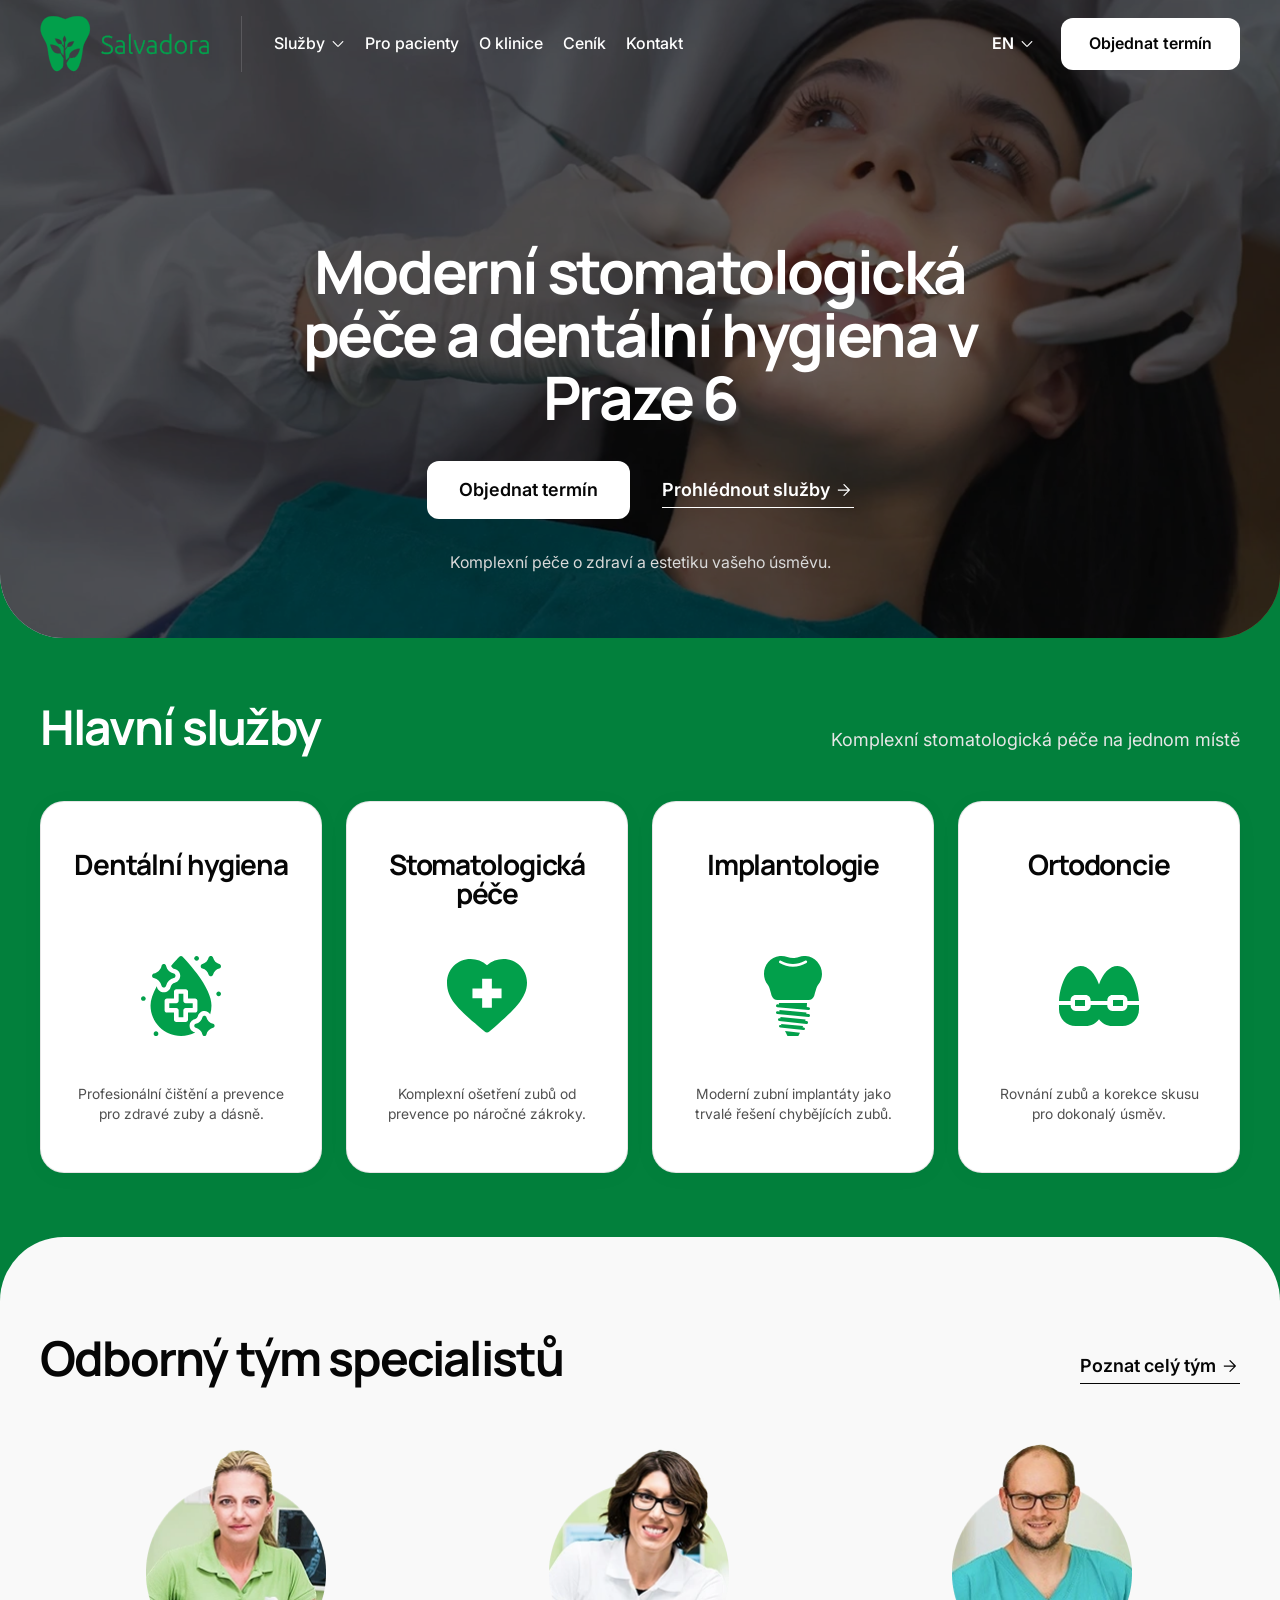
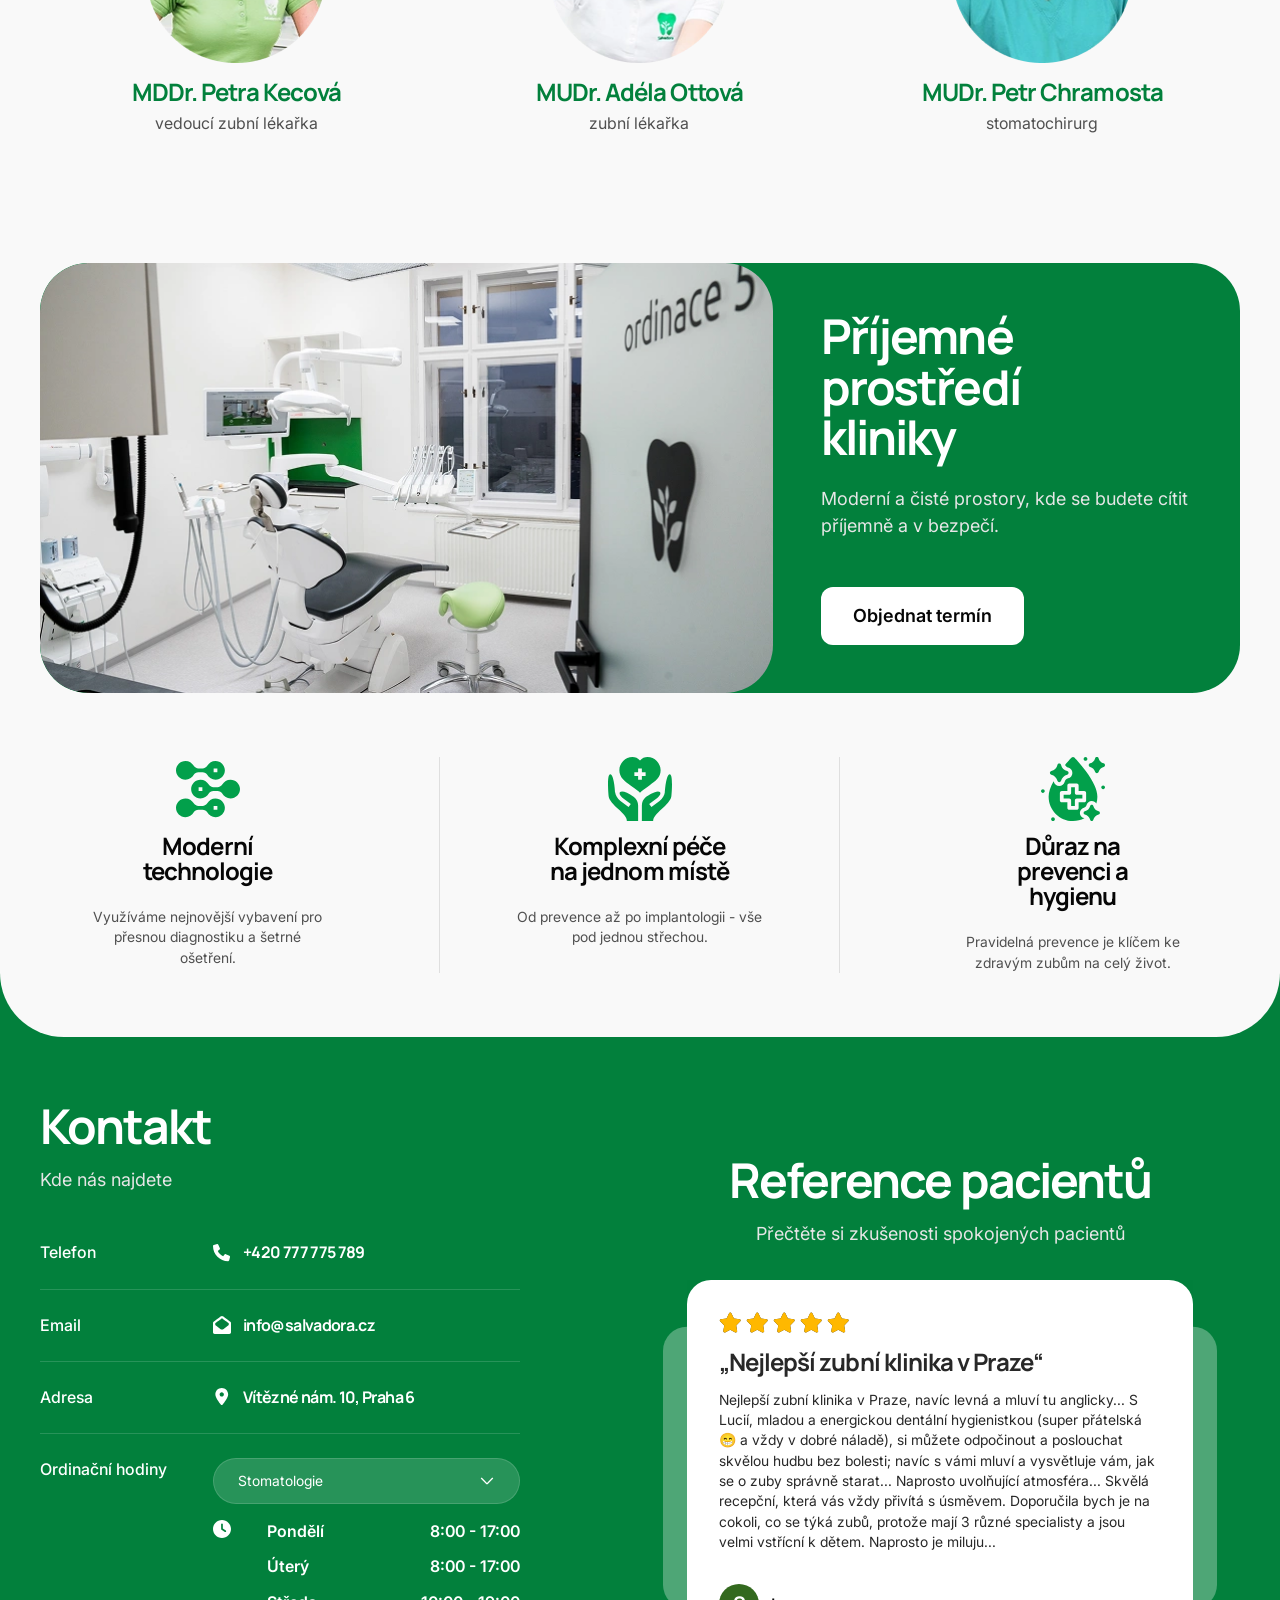
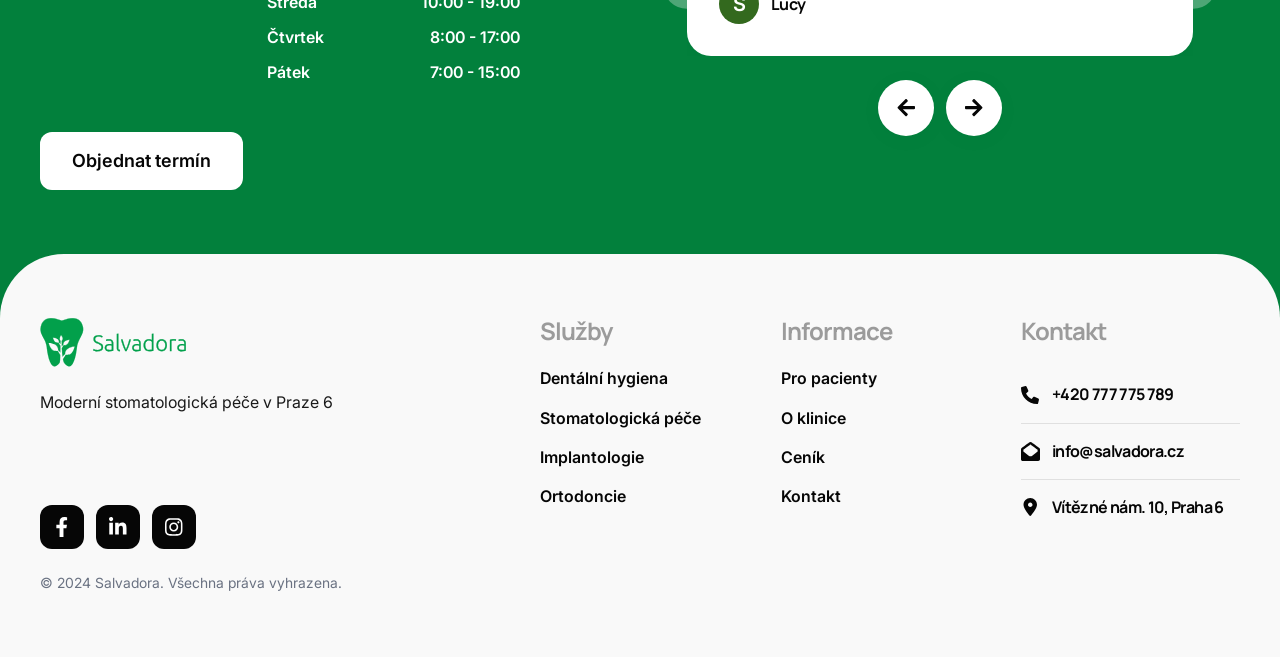
==== commit 106e5500: "asd" ====
--- a/src/frontend/index.html
+++ b/src/frontend/index.html
@@ -48,7 +48,7 @@
     />
     <meta
       name="keywords"
-      content="Sportaréna, Zimní stadion gramotnost, Hotel, Sportovní hala, Wellness, Fitness, Beach volejbal"
+      content="stomatologie Praha 6, zubní lékař Praha 6, dentální hygiena Praha, zubní klinika Praha 6, implantologie Praha, ortodoncie Praha, bělení zubů Praha, stomatochirurgie, prevence zubů, moderní stomatologie, zubní péče Praha"
     />
     <meta name="author" content="Madilyani" />
     <link
@@ -162,7 +162,7 @@
           ></video>
         </div>
         <div class="auto__container">
-          <div class="hero__inner">
+          <div class="hero__inner editor-block">
             <div class="hero__inner-content">
               <h1
                 class="wow fadeInUp"
@@ -210,7 +210,7 @@
       <section class="services">
         <div class="bg-green">
           <div class="auto__container">
-            <div class="services__inner">
+            <div class="services__inner editor-block">
               <div class="services__inner-top">
                 <h2
                   class="wow fadeInLeft"
@@ -303,7 +303,7 @@
       <section class="team">
         <div class="bg-white rounded-top">
           <div class="auto__container">
-            <div class="team__inner">
+            <div class="team__inner editor-block">
               <div class="team__inner-top center">
                 <div
                   class="team__inner-side wow fadeInLeft"
@@ -384,7 +384,7 @@
       <section class="envir">
         <div class="bg-white rounded-bottom">
           <div class="auto__container">
-            <div class="envir__inner">
+            <div class="envir__inner editor-block">
               <div class="envir__inner-main">
                 <div
                   class="envirImage wow fadeInLeft"
@@ -475,7 +475,7 @@
       <section class="join">
         <div class="bg-green">
           <div class="auto__container">
-            <div class="join__inner">
+            <div class="join__inner editor-block">
               <div
                 class="joinContact wow fadeInLeft"
                 data-wow-duration=".5s"
@@ -669,12 +669,12 @@
                   </button>
                 </div>
               </div>
-              <div
-                class="joinRef wow fadeInRight"
-                data-wow-duration=".5s"
-                data-wow-delay=".4s"
-              >
-                <div class="joinRef__title">
+              <div class="joinRef">
+                <div
+                  class="joinRef__title wow fadeIn"
+                  data-wow-duration=".5s"
+                  data-wow-delay=".4s"
+                >
                   <h2>Reference pacientů</h2>
                   <p>Přečtěte si zkušenosti spokojených pacientů</p>
                 </div>
--- a/src/frontend/css/main.css
+++ b/src/frontend/css/main.css
@@ -6,4 +6,4 @@
  * Licensed under the MIT license - http://opensource.org/licenses/MIT
  *
  * Copyright (c) 2018 Daniel Eden
- */.animated{-webkit-animation-duration:1s;animation-duration:1s;-webkit-animation-fill-mode:both;animation-fill-mode:both}.animated.infinite{-webkit-animation-iteration-count:infinite;animation-iteration-count:infinite}@-webkit-keyframes fadeInUp{0%{opacity:0;-webkit-transform:translate3d(0,25%,0);transform:translate3d(0,25%,0)}to{opacity:1;-webkit-transform:translate3d(0,0,0);transform:translate3d(0,0,0)}}@keyframes fadeInUp{0%{opacity:0;-webkit-transform:translate3d(0,25%,0);transform:translate3d(0,25%,0)}to{opacity:1;-webkit-transform:translate3d(0,0,0);transform:translate3d(0,0,0)}}@-webkit-keyframes fadeInUpSmall{0%{opacity:0;-webkit-transform:translate3d(0,25%,0);transform:translate3d(0,25%,0)}to{opacity:1;-webkit-transform:translate3d(0,0,0);transform:translate3d(0,0,0)}}@keyframes fadeInUpSmall{0%{opacity:0;-webkit-transform:translate(0%,0%) scale(1.5,1.5);transform:translate(0%,0%) scale(1.5,1.5)}to{opacity:1;-webkit-transform:translate(0,0) scale(1,1);transform:translate(0,0) scale(1,1)}}@-webkit-keyframes fadeInUpBig{0%{opacity:0;-webkit-transform:translate(0%,0%) scale(0.7);transform:translate(0%,0%) scale(0.7)}to{opacity:1;-webkit-transform:translate(0,0) scale(1);transform:translate(0,0) scale(1)}}@keyframes fadeInUpBig{0%{opacity:0;-webkit-transform:translate(0%,0%) scale(0.7);transform:translate(0%,0%) scale(0.7)}to{opacity:1;-webkit-transform:translate(0,0) scale(1);transform:translate(0,0) scale(1)}}.fadeInUp{-webkit-animation-name:fadeInUp;animation-name:fadeInUp}.fadeInUpSmall{-webkit-animation-name:fadeInUpSmall;animation-name:fadeInUpSmall}.fadeInUpBig{-webkit-animation-name:fadeInUpBig;animation-name:fadeInUpBig}@-webkit-keyframes fadeIn{0%{opacity:0}to{opacity:1}}@keyframes fadeIn{0%{opacity:0}to{opacity:1}}.fadeIn{-webkit-animation-name:fadeIn;animation-name:fadeIn}@-webkit-keyframes fadeInRight{0%{opacity:0;-webkit-transform:translate3d(25%,0,0);transform:translate3d(25%,0,0)}to{opacity:1;-webkit-transform:translateZ(0);transform:translateZ(0)}}@keyframes fadeInRight{0%{opacity:0;-webkit-transform:translate3d(25%,0,0);transform:translate3d(25%,0,0)}to{opacity:1;-webkit-transform:translateZ(0);transform:translateZ(0)}}.fadeInRight{-webkit-animation-name:fadeInRight;animation-name:fadeInRight}@-webkit-keyframes fadeInLeft{0%{opacity:0;-webkit-transform:translate3d(-25%,0,0);transform:translate3d(-25%,0,0)}to{opacity:1;-webkit-transform:translateZ(0);transform:translateZ(0)}}@keyframes fadeInLeft{0%{opacity:0;-webkit-transform:translate3d(-25%,0,0);transform:translate3d(-25%,0,0)}to{opacity:1;-webkit-transform:translateZ(0);transform:translateZ(0)}}.fadeInLeft{-webkit-animation-name:fadeInLeft;animation-name:fadeInLeft}@-webkit-keyframes typing{0%{width:0}to{width:100%}}@keyframes typing{0%{width:0}to{width:100%}}.typing.animated b:before{-webkit-animation:max-height 0.4s cubic-bezier(0.61,1,0.88,1) 1 normal both;animation:max-height 0.4s cubic-bezier(0.61,1,0.88,1) 1 normal both;color:#2c2c2c}.typing.animated b:after{-webkit-animation:max-width 0.7s cubic-bezier(0.61,1,0.88,1) 1 normal both;animation:max-width 0.7s cubic-bezier(0.61,1,0.88,1) 1 normal both;color:#191919}@-webkit-keyframes max-width{0%{max-width:0}to{max-width:100%}}@keyframes max-width{0%{max-width:0}to{max-width:100%}}@-webkit-keyframes max-height{0%{max-height:0}to{max-height:100%}}@keyframes max-height{0%{max-height:0}to{max-height:100%}}body,html{scroll-behavior:smooth}*,:after,:before{margin:0;padding:0;border:none;outline:none;-webkit-box-sizing:border-box;box-sizing:border-box}button{outline:none}button:focus{outline:none}input::-webkit-inner-spin-button,input::-webkit-outer-spin-button{-webkit-appearance:none;margin:0}::-webkit-scrollbar{width:8px}::-webkit-scrollbar-track{background:#fff}::-webkit-scrollbar-thumb{background:rgba(0,0,0,0.2);border-radius:10px}::-webkit-scrollbar-thumb:hover{background:rgba(0,0,0,0.3)}body{font-family:"Inter",sans-serif;color:#ffffff;font-weight:400;font-size:18px;line-height:145%;background:#02803c}body.active{overflow:hidden}a{text-decoration:none;opacity:1;color:#505050;-webkit-transition:0.3s ease;transition:0.3s ease;cursor:pointer}a:hover{opacity:0.88}ul li{list-style:none}.auto__container{position:relative;max-width:1280px;margin:0 auto;padding:0 40px}.editor-block h1,.editor-block h2,.editor-block h3,.editor-block h4,.editor-block h5,.editor-block h6{margin-bottom:24px;color:#02803c;text-transform:uppercase;font-family:"Manrope",sans-serif}.editor-block p{margin-bottom:24px;font-weight:400}.editor-block p:last-child{margin:0}.editor-block p a{color:#02a04b}.editor-block ul{padding-left:24px;margin-bottom:32px}.editor-block ul:last-child{margin:0}.editor-block ul li{font-weight:400;font-size:16px;line-height:150%;margin-bottom:16px;list-style:disc}.editor-block ul li:last-child{margin:0}.editor-block ul li h6{font-family:"Inter",sans-serif;color:#505050;margin-bottom:12px;text-transform:unset;font-weight:700;font-size:18px;line-height:150%}.editor-block ol{padding-left:45px;margin-bottom:20px}.editor-block ol:last-child{margin:0}.editor-block ol li{font-weight:400;font-size:16px;line-height:150%;margin-bottom:16px;list-style:decimal;list-style-type:decimal-leading-zero}.editor-block ol li:last-child{margin:0}.editor-block ol li::marker{font-weight:700}.editor-block ol li h6{font-family:"Inter",sans-serif;color:#505050;margin-bottom:12px;text-transform:unset;font-weight:700;font-size:18px;line-height:150%}.editor-block table{width:100%;border-collapse:collapse}.editor-block table tr{border-bottom:1px solid rgba(46,87,153,0.2)}.editor-block table tr td,.editor-block table tr th{width:20%;text-align:center;font-family:"Inter",sans-serif;padding:16px 8px}.editor-block table tr td:first-child,.editor-block table tr th:first-child{padding-left:0;text-align:start}.editor-block table tr td:last-child,.editor-block table tr th:last-child{padding-right:0}.editor-block table tr th{white-space:nowrap;font-weight:600;font-size:16px;line-height:150%;color:#02a04b;padding-top:0}.editor-block table tr td{font-weight:600;font-size:18px;line-height:150%;color:#505050;padding:16px 8px;text-align:center}.editor-block table tr td h6{display:none}.editor-block table tr td p{font-weight:500}.editor-block table tbody tr:last-child{border:unset}.editor-block table tbody tr:last-child td{padding-bottom:0}.editor-block .table__wrapper{overflow:hidden;overflow-x:auto;padding:24px;background:-webkit-gradient(linear,left top,left bottom,from(rgba(46,87,153,0)),to(rgba(46,87,153,0.1)));background:linear-gradient(180deg,rgba(46,87,153,0) 0%,rgba(46,87,153,0.1) 100%);border-radius:24px;border:1px solid #c7dbec}h1{font-family:"Manrope",sans-serif;font-weight:700;font-size:64px;line-height:105%;letter-spacing:-0.04em}h2{font-family:"Manrope",sans-serif;font-weight:700;font-size:48px;line-height:105%;letter-spacing:-0.04em}h3{font-family:"Manrope",sans-serif;font-weight:700;font-size:28px;line-height:105%;letter-spacing:-0.04em}h4{font-family:"Manrope",sans-serif;font-weight:700;font-size:24px;line-height:105%;letter-spacing:-0.04em}h5{font-family:"Manrope",sans-serif;font-weight:700;font-size:20px;line-height:105%;letter-spacing:-0.04em}h6{font-family:"Manrope",sans-serif}.paragraph{font-weight:400;font-size:18px;line-height:145%}.paragraph.big{font-size:20px;line-height:145%}.paragraph.sm{font-size:16px;line-height:145%}.paragraph.xsm{font-size:14px;line-height:145%}p.big{font-size:20px;line-height:145%}p.sm{font-size:16px;line-height:145%}p.xsm{font-size:14px;line-height:145%}.main{overflow:hidden;padding-top:88px;position:relative;z-index:1}.main.sm{padding:0}.main.visible{overflow:visible}.bg-white{background:#f9f9f9}.bg-white h1,.bg-white h2,.bg-white h3,.bg-white h4,.bg-white h5{color:#060606}.bg-green{background:#02803c}.bg-green-light{background:#e5f5ed}.rounded-top{border-top-left-radius:64px;border-top-right-radius:64px}.rounded-bottom{border-bottom-left-radius:64px;border-bottom-right-radius:64px}.button{display:-webkit-inline-box;display:-ms-inline-flexbox;display:inline-flex;-webkit-box-pack:center;-ms-flex-pack:center;justify-content:center;-webkit-box-align:center;-ms-flex-align:center;align-items:center;font-family:"Inter",sans-serif;cursor:pointer;-webkit-transition:0.3s ease;transition:0.3s ease;padding:16px 32px;font-weight:600;font-size:18px;line-height:145%;border-radius:12px}.button.primary{background:#060606;color:#ffffff}.button.primary:hover{opacity:1;background:#02a04b}.button.secondary{background:#ffffff;color:#060606}.button.secondary:hover{opacity:1;background:#282828;color:#ffffff}.button.sm{font-size:16px;line-height:145%;padding:14px 28px}.button svg{width:18px;height:18px;margin-left:4px}.link{font-weight:600;font-size:18px;line-height:145%;display:-webkit-box;display:-ms-flexbox;display:flex;-webkit-box-align:center;-ms-flex-align:center;align-items:center;color:#060606;border-bottom:1px solid #060606;padding:4px 0}.link:hover{color:#02a04b;border-color:#02a04b;opacity:1}.link:hover span{-webkit-transform:translateX(4px);transform:translateX(4px)}.link.light{color:#ffffff;border-color:#ffffff}.link.light:hover{color:#06cc63;border-color:#06cc63}.link.gray{color:#505050;border-color:#505050}.link.gray:hover{color:#02a04b;border-color:#02a04b}.link span{width:20px;height:20px;display:-webkit-box;display:-ms-flexbox;display:flex;-webkit-box-align:center;-ms-flex-align:center;align-items:center;-webkit-box-pack:center;-ms-flex-pack:center;justify-content:center;margin-left:4px;-webkit-transition:0.3s ease;transition:0.3s ease}.link span svg{width:100%;height:100%}.select{display:-webkit-box;display:-ms-flexbox;display:flex;position:relative}.select.active .select__selected svg{-webkit-transform:translateY(-50%) rotate(180deg);transform:translateY(-50%) rotate(180deg)}.select.active .select__options{opacity:1;max-height:500px}.select__selected{width:100%;font-family:"Inter",sans-serif;font-weight:600;font-size:14px;line-height:145%;-webkit-appearance:none;padding:12px 48px 12px 24px;background:rgba(255,255,255,0.15);border:1px solid rgba(255,255,255,0.15);border-radius:9999px;color:#ffffff;cursor:pointer;position:relative}.select__selected svg{position:absolute;top:50%;right:24px;width:16px;height:16px;display:-webkit-box;display:-ms-flexbox;display:flex;-webkit-transform:translateY(-50%);transform:translateY(-50%);-webkit-transition:0.3s ease;transition:0.3s ease}.select__options{position:absolute;z-index:10;top:calc(100% + 6px);left:0;width:100%;opacity:0;overflow:hidden;-webkit-transition:0.3s ease;transition:0.3s ease;max-height:0;background:#289359;border:1px solid rgba(255,255,255,0.15);padding:12px 16px;border-radius:16px}.select__options li{cursor:pointer;-webkit-transition:0.3s ease;transition:0.3s ease;font-weight:600;font-size:14px;line-height:145%;color:#ffffff;padding:10px 0}.select__options li.hidden{display:none}.select__options li:hover{color:#282828}.modall{position:fixed;top:0;left:0;width:100%;height:100%;background-color:rgba(0,0,0,0.4);padding:20px;display:none;z-index:9999}.modall.active{display:-webkit-box;display:-ms-flexbox;display:flex;-webkit-animation:fadeIn 0.4s;animation:fadeIn 0.4s}.modall__inner{background:#f9f9f9;border-radius:32px;width:100%;max-width:700px;margin:auto;position:relative;border:1px solid rgba(0,0,0,0.05);overflow:hidden}.modall__inner-head{display:-webkit-box;display:-ms-flexbox;display:flex;-webkit-box-align:center;-ms-flex-align:center;align-items:center;-webkit-box-pack:justify;-ms-flex-pack:justify;justify-content:space-between;padding:32px 32px 0 32px}.modall__inner-head h3{color:#060606}.modall__inner-close{width:28px;height:28px;cursor:pointer;-webkit-transition:0.3s ease;transition:0.3s ease;display:-webkit-box;display:-ms-flexbox;display:flex;color:#9b9b9b}.modall__inner-close:hover{color:#060606}.modall__inner-close svg{width:100%;height:100%;pointer-events:none}.modall__inner-foot{padding:16px 32px;display:-webkit-box;display:-ms-flexbox;display:flex;-webkit-box-pack:end;-ms-flex-pack:end;justify-content:flex-end}.modallMain{background:#ffffff;border-radius:0 0 32px 32px;border:1px solid rgba(0,0,0,0.05)}.modallForm{padding:32px}.modallForm__row{display:-webkit-box;display:-ms-flexbox;display:flex;-ms-flex-wrap:wrap;flex-wrap:wrap;margin:0 -12px}.modallForm .input__outer{margin:12px;width:calc(50% - 24px)}.modallForm .input__outer.big{width:calc(100% - 24px)}.modallForm .check{margin-top:12px}.breadcrumb{display:-webkit-box;display:-ms-flexbox;display:flex;-webkit-box-align:center;-ms-flex-align:center;align-items:center;margin-bottom:12px}.breadcrumb span{margin:0 12px;width:12px;height:12px;display:-webkit-box;display:-ms-flexbox;display:flex;color:#b3b3b3}.breadcrumb span svg{width:100%;height:100%;-webkit-transform:rotate(-90deg);transform:rotate(-90deg)}.breadcrumb a,.breadcrumb p{font-weight:500;font-size:16px;line-height:150%;color:#505050}.breadcrumb a:hover{padding:1;color:#02a04b}.input{display:-webkit-box;display:-ms-flexbox;display:flex;position:relative}.input__outer{display:block}.input__outer p{margin-bottom:6px;font-weight:600;font-size:16px;line-height:145%;color:#060606}.input input,.input textarea{width:100%;font-family:"Inter",sans-serif;font-weight:400;font-size:16px;line-height:150%;color:#060606;background:#ffffff;-webkit-transition:0.3s ease;transition:0.3s ease;resize:unset;padding:14px 18px;border:1px solid rgba(0,0,0,0.1);border-radius:12px}.input input:focus,.input textarea:focus{border-color:#02803c}.input input::-webkit-input-placeholder,.input textarea::-webkit-input-placeholder{color:#9b9b9b}.input input::-moz-placeholder,.input textarea::-moz-placeholder{color:#9b9b9b}.input input:-ms-input-placeholder,.input textarea:-ms-input-placeholder{color:#9b9b9b}.input input::-ms-input-placeholder,.input textarea::-ms-input-placeholder{color:#9b9b9b}.input input::placeholder,.input textarea::placeholder{color:#9b9b9b}.check{display:-webkit-box;display:-ms-flexbox;display:flex;-webkit-box-align:center;-ms-flex-align:center;align-items:center;cursor:pointer}.check__box{width:24px;height:24px;position:relative;margin-right:10px}.check__box input{position:absolute;top:0;left:0;width:100%;height:100%;z-index:1;opacity:0;cursor:pointer}.check__box input:checked~span{border-color:#02a04b;background:#02a04b}.check__box input:checked~span:before{opacity:1}.check__box span{position:absolute;top:0;left:0;width:100%;height:100%;border:1px solid rgba(0,0,0,0.15);border-radius:6px;display:-webkit-box;display:-ms-flexbox;display:flex;-webkit-transition:0.3s ease;transition:0.3s ease}.check__box span:before{position:absolute;top:50%;left:50%;width:70%;height:35%;content:"";border-top:3px solid #ffffff;border-right:3px solid #ffffff;-webkit-transform:translate(-50%,-65%) rotate(135deg);transform:translate(-50%,-65%) rotate(135deg);-webkit-transition:0.3s ease;transition:0.3s ease;opacity:0}.check p{font-weight:400;font-size:14px;line-height:145%;color:#505050;font-family:"Inter",sans-serif;-webkit-box-flex:1;-ms-flex:1;flex:1}.check p a{font-weight:600;color:#02803c}.check p a:hover{opacity:1;color:#02a04b}@media (max-width:1380px){h1{font-size:60px}}@media (max-width:1180px){.auto__container{padding:0 30px}h1{font-size:55px}h2{font-size:44px}.paragraph.big p{font-size:18px}p.big{font-size:18px}.rounded-top{border-top-left-radius:48px;border-top-right-radius:48px}.rounded-bottom{border-bottom-left-radius:48px;border-bottom-right-radius:48px}}@media (max-width:1024px){::-webkit-scrollbar{display:none}.main{padding-top:80px}}@media (max-width:930px){h1{font-size:50px}h2{font-size:40px}}@media (max-width:750px){.auto__container{padding:0 24px}.editor-block ol{padding-left:30px}.editor-block table thead{display:none}.editor-block table tr{display:-webkit-box;display:-ms-flexbox;display:flex;-webkit-box-orient:vertical;-webkit-box-direction:normal;-ms-flex-direction:column;flex-direction:column;padding-bottom:16px;margin-bottom:16px}.editor-block table tr:last-child{margin:0;padding:0;border:unset}.editor-block table tr td{width:100%;display:-webkit-box;display:-ms-flexbox;display:flex;-webkit-box-align:center;-ms-flex-align:center;align-items:center;-webkit-box-pack:justify;-ms-flex-pack:justify;justify-content:space-between;padding:0;font-family:"Manrope",sans-serif;font-weight:600;font-size:18px;line-height:125%;letter-spacing:-0.02em;margin-bottom:12px}.editor-block table tr td:first-child{-webkit-box-pack:center;-ms-flex-pack:center;justify-content:center;text-align:center;margin-bottom:24px;text-transform:uppercase}.editor-block table tr td:last-child{margin:0}.editor-block table tr td h6{display:block;font-weight:600;font-size:16px;line-height:150%;color:#02a04b;text-transform:unset;margin:0}.editor-block table tr td p{font-weight:600;font-size:16px;line-height:150%;margin:0}}@media (max-width:540px){.auto__container.sm{padding:0 16px}h1{font-size:44px}.rounded-top{border-top-left-radius:32px;border-top-right-radius:32px}.rounded-bottom{border-bottom-left-radius:32px;border-bottom-right-radius:32px}.modall{padding:0}.modall__inner{height:100%;overflow:hidden;overflow-y:auto;border-radius:0}.modall__inner-head{padding:24px 24px 0 24px}.modall__inner-foot{padding:16px 24px}.modallForm{padding:24px 24px 86px 24px}.modallForm__row{margin:0 0 24px 0;-webkit-box-orient:vertical;-webkit-box-direction:normal;-ms-flex-direction:column;flex-direction:column}.modallForm .input__outer{width:100%;margin:0 0 24px 0}.modallForm .input__outer.big{width:100%}.modallForm .input__outer:last-child{margin:0}.modallForm .check{margin:0}}@keyframes fadeIn{0%{opacity:0}to{opacity:1}}.header{position:fixed;top:0;left:0;width:100%;z-index:200;-webkit-transition:0.3s ease;transition:0.3s ease;background:#f9f9f9}.header.bg-green{background:#e5f5ed}.header.dark{color:#ffffff;background:transparent}.header.dark .nav__inner-links{border-color:rgba(255,255,255,0.15)}.header.dark .nav__inner-links>li>a{color:#ffffff}.header.dark .lang__btn{color:#ffffff}.header.dark .lang__menu{color:#ffffff;background:#02803c}.header.dark .lang__menu button{color:#ffffff}.header.sticky{top:0;left:0;background:#ffffff}.header.sticky.dark .lang__btn{color:#060606}.header.sticky.dark .lang__menu{color:#060606;background:#ffffff}.header.sticky.dark .lang__menu button{color:#060606}.header.sticky.dark .button.secondary{background:#060606;color:#ffffff}.header.sticky.dark .button.secondary:hover{background:#02a04b;color:#ffffff}.header.sticky .nav__inner-links{border-left:1px solid rgba(0,0,0,0.15)}.header.sticky .nav__inner-links>li>a{color:#505050}.header__inner{padding:12px 0;display:-webkit-box;display:-ms-flexbox;display:flex;-webkit-box-align:center;-ms-flex-align:center;align-items:center;height:88px}.header__inner-logo{width:169px;display:-webkit-box;display:-ms-flexbox;display:flex;position:relative}.header__inner-logo img{width:100%;-webkit-transition:0.3s ease;transition:0.3s ease}.header__inner-logo img.light{position:absolute;top:0;left:0;opacity:0}.lang{position:relative;z-index:3}.lang.open .lang__menu{opacity:1;visibility:visible}.lang.open .lang__btn span svg{-webkit-transform:rotate(-180deg);transform:rotate(-180deg)}.lang.open .lang__menu{opacity:1;visibility:visible}.lang__btn{font-family:"Inter",sans-serif;font-weight:600;font-size:16px;line-height:145%;color:#060606;cursor:pointer;min-width:45px;display:-webkit-box;display:-ms-flexbox;display:flex;-webkit-box-align:center;-ms-flex-align:center;align-items:center;-webkit-transition:0.3s ease;transition:0.3s ease}.lang__btn:hover{opacity:0.8}.lang__btn b{font-weight:600}.lang__btn span{margin-left:6px;display:-webkit-box;display:-ms-flexbox;display:flex;width:14px;height:14px}.lang__btn span svg{width:100%;height:100%;-webkit-transition:0.3s ease;transition:0.3s ease}.lang__menu{position:absolute;top:100%;left:50%;-webkit-transform:translateX(-50%);transform:translateX(-50%);padding:8px;background:#ffffff;color:#060606;display:-webkit-box;display:-ms-flexbox;display:flex;-webkit-box-orient:vertical;-webkit-box-direction:normal;-ms-flex-direction:column;flex-direction:column;-webkit-box-shadow:0px 4px 4px 0px #00000016;box-shadow:0px 4px 4px 0px #00000016;opacity:0;visibility:hidden;-webkit-transition:0.3s ease;transition:0.3s ease;width:100%}.lang__menu button{color:#060606;cursor:pointer;-webkit-transition:0.3s ease;transition:0.3s ease;background:transparent;margin-bottom:2px;font-weight:500;font-size:14px;line-height:140%;font-family:"Inter",sans-serif}.lang__menu button:last-child{margin:0}.lang__menu button:hover{opacity:0.8}@media (max-width:1180px){.header__inner-logo{width:155px}}@media (max-width:1024px){.header.dark.active .header__inner-logo img.light{opacity:1}.header.dark.active .header__inner-logo img.dark{opacity:0}.header.dark.active .nav__inner-links>li>a{color:#ffffff}.header.dark .burger:before{background:#f2f2f2}.header.dark .burger:after{background:#f2f2f2}.header.dark .burger span{background:#f2f2f2}.header.sticky.dark .lang__btn{color:#ffffff}.header.sticky.dark .lang__menu{color:#ffffff;background:#02803c}.header.sticky.dark .lang__menu button{color:#ffffff}.header.sticky.dark .button.secondary{background:#ffffff;color:#060606}.header.sticky.dark .button.secondary:hover{background:#282828;color:#ffffff}.header.sticky .burger:before{background:#505050}.header.sticky .burger:after{background:#505050}.header.sticky .burger span{background:#505050}.header.active{background:#01401e}.header.active .burger:before{background:#e6e6e6}.header.active .burger:after{background:#e6e6e6}.header.active .burger span{background:#e6e6e6}.header.active .header__inner-logo img{opacity:0}.header.active .header__inner-logo img.light{opacity:1}.header__inner{-webkit-box-pack:justify;-ms-flex-pack:justify;justify-content:space-between;-webkit-box-align:center;-ms-flex-align:center;align-items:center;padding:16px 0;height:80px}.lang{position:relative;margin:0}.lang.open .lang__menu{opacity:1;visibility:visible}.lang.open .lang__btn svg{-webkit-transform:rotate(-90deg);transform:rotate(-90deg)}.lang__btn{color:#f2f2f2;cursor:pointer;min-width:unset;display:-webkit-box;display:-ms-flexbox;display:flex;-webkit-box-align:center;-ms-flex-align:center;align-items:center}.lang__menu{width:50px;top:unset;bottom:calc(100% + 5px);border-radius:6px;background:#ffffff}.lang__menu button{color:#02a04b}}@media (max-width:540px){.header.active .header__inner{border-color:rgba(255,255,255,0.15)}.header__inner{border-bottom:1px solid transparent}.header__inner-logo{width:144px}}@-webkit-keyframes sticky{0%{top:0;opacity:0}to{top:30px;opacity:1}}@keyframes sticky{0%{top:0;opacity:0}to{top:30px;opacity:1}}.nav{-webkit-box-flex:1;-ms-flex:1;flex:1}.nav__inner{display:-webkit-box;display:-ms-flexbox;display:flex;-webkit-box-align:center;-ms-flex-align:center;align-items:center;-webkit-box-pack:justify;-ms-flex-pack:justify;justify-content:space-between}.nav__inner-buttons{display:-webkit-box;display:-ms-flexbox;display:flex;-webkit-box-align:center;-ms-flex-align:center;align-items:center}.nav__inner-buttons .button{margin-left:24px}.nav__inner-links{display:-webkit-box;display:-ms-flexbox;display:flex;-webkit-box-align:center;-ms-flex-align:center;align-items:center;padding-left:32px;margin-left:32px;border-left:1px solid rgba(0,0,0,0.15)}.nav__inner-links>li{margin-right:24px;position:relative}.nav__inner-links>li:last-child{margin:0}.nav__inner-links>li:hover>a{color:#02a04b}.nav__inner-links>li:hover>a svg{-webkit-transform:rotate(-180deg)!important;transform:rotate(-180deg)!important}.nav__inner-links>li a{display:-webkit-box;display:-ms-flexbox;display:flex;-webkit-box-align:center;-ms-flex-align:center;align-items:center;padding:16px 0;font-weight:500;font-size:16px;line-height:145%;color:#505050}.nav__inner-links>li a:hover{opacity:1;color:#02a04b!important}.nav__inner-links>li a.active{color:#02a04b}.nav__inner-links>li a svg{width:14px;height:14px;margin-left:6px;-webkit-transition:0.3s ease;transition:0.3s ease}.nav__inner-links>li>ul{top:100%!important;left:0!important}.nav__inner-links li{position:relative}.nav__inner-links li:hover>a{opacity:1}.nav__inner-links li:hover>a svg{-webkit-transform:rotate(-90deg);transform:rotate(-90deg)}.nav__inner-links li:hover>ul{opacity:1;visibility:visible}.nav__inner-links li ul{position:absolute;top:-8px;left:calc(100% + 10px);width:210px;padding:24px;border:1px solid rgba(0,0,0,0.1);-webkit-box-shadow:0px 3px 24px rgba(0,0,0,0.03);box-shadow:0px 3px 24px rgba(0,0,0,0.03);border-radius:16px;background:#ffffff;opacity:0;visibility:hidden;-webkit-transition:0.3s ease;transition:0.3s ease}.nav__inner-links li ul.active{opacity:1;visibility:visible}.nav__inner-links li ul.flip-left{left:unset;right:calc(100% + 2px);z-index:3}.nav__inner-links li ul li{margin-bottom:24px}.nav__inner-links li ul li:last-child{margin:0}.nav__inner-links li ul li a{color:#505050;font-weight:500;font-size:16px;line-height:145%;position:relative;display:-webkit-box;display:-ms-flexbox;display:flex;-webkit-box-align:center;-ms-flex-align:center;align-items:center;-webkit-box-pack:justify;-ms-flex-pack:justify;justify-content:space-between;padding:0}.nav__inner-links li ul li a:hover{opacity:1;color:#000000}.nav__inner-links li ul li a svg{width:16px;height:16px}.burger{display:none}@media (max-width:1380px){.nav__inner-links>li{margin-right:20px}}@media (max-width:1180px){.nav__inner-links{padding-left:24px;margin-left:24px}.nav__inner-links>li{margin-right:20px}}@media (max-width:1024px){body.active{overflow:hidden}.nav{position:fixed;top:80px;left:0;width:100%;height:calc(100% - 80px);z-index:9;-webkit-transform:translateX(100%);transform:translateX(100%);-webkit-transition:all 0.2s ease-in-out 0s;transition:all 0.2s ease-in-out 0s;-moz-transition:all 0.2s ease-in-out 0s;background:rgba(0,0,0,0.3)}.nav.active{transform:translate(0,0);-moz-ransform:translate(0,0);-o-transform:translate(0,0);-ms-transform:translate(0,0);-webkit-transform:translate(0,0)}.nav__inner{-webkit-box-orient:vertical;-webkit-box-direction:normal;-ms-flex-direction:column;flex-direction:column;position:absolute;-webkit-box-pack:unset;-ms-flex-pack:unset;justify-content:unset;-webkit-box-align:center;-ms-flex-align:center;align-items:center;-webkit-box-sizing:border-box;box-sizing:border-box;top:0;right:0;width:100%;max-width:390px;z-index:1;padding:68px 24px 24px;height:100%;overflow-y:auto;background:#01401e}.nav__inner::-webkit-scrollbar{display:none}.nav__inner-links{-webkit-box-orient:vertical;-webkit-box-direction:normal;-ms-flex-direction:column;flex-direction:column;-webkit-box-align:start;-ms-flex-align:start;align-items:flex-start;margin:0 0 32px 0;width:100%;padding:0;border:unset!important}.nav__inner-links>li{margin:0 0 32px 0;width:100%;display:-webkit-box;display:-ms-flexbox;display:flex;-webkit-box-orient:vertical;-webkit-box-direction:normal;-ms-flex-direction:column;flex-direction:column;-webkit-box-align:start;-ms-flex-align:start;align-items:flex-start}.nav__inner-links>li:last-child{margin:0}.nav__inner-links>li>a{color:#e6e6e6!important;padding:0;font-weight:500;font-size:18px;line-height:145%;position:relative;display:-webkit-box;display:-ms-flexbox;display:flex;-webkit-box-align:center;-ms-flex-align:center;align-items:center;-webkit-box-pack:justify;-ms-flex-pack:justify;justify-content:space-between}.nav__inner-links>li>a:hover{opacity:1;color:#ffffff!important}.nav__inner-links a{color:#e6e6e6!important}.nav__inner-links a:hover{color:#ffffff!important}.nav__inner-links a svg{display:none}.nav__inner-links li{position:static;display:-webkit-box;display:-ms-flexbox;display:flex;-webkit-box-orient:vertical;-webkit-box-direction:normal;-ms-flex-direction:column;flex-direction:column;-webkit-box-align:center;-ms-flex-align:center;align-items:center}.nav__inner-links li:hover>a{color:#ffffff!important}.nav__inner-links li:hover>a svg{-webkit-transform:rotate(0deg)!important;transform:rotate(0deg)!important}.nav__inner-links li.active>a svg{-webkit-transform:rotate(-180deg)!important;transform:rotate(-180deg)!important}.nav__inner-links li ul{position:static;width:100%;-webkit-box-shadow:unset;box-shadow:unset;padding:0;border-radius:unset;border:unset;opacity:1;visibility:visible;overflow:hidden;background:transparent;margin-top:32px;z-index:4}.nav__inner-links li ul::-webkit-scrollbar{display:none}.nav__inner-links li ul.active{display:block}.nav__inner-links li ul li{margin-bottom:32px}.nav__inner-links li ul li:last-child{margin:0}.nav__inner-links li ul li a{padding:0;font-weight:500;font-size:18px;line-height:145%;color:#ffffff;background:transparent!important;border-radius:unset}.nav__inner-links li ul li a:hover{color:#02a04b}.nav__inner-buttons{margin:auto 0 0 0;-webkit-box-orient:vertical;-webkit-box-direction:normal;-ms-flex-direction:column;flex-direction:column;width:100%}.nav__inner-buttons .button{width:100%;font-weight:600;font-size:18px;line-height:145%;padding:16px 32px;margin:0 0 24px 0;-webkit-box-ordinal-group:0;-ms-flex-order:-1;order:-1;background:#ffffff;color:#060606}.nav__inner-buttons .button:hover{background:#e6e6e6;color:#060606}.nav__inner-items{display:-webkit-box;display:-ms-flexbox;display:flex;-webkit-box-orient:vertical;-webkit-box-direction:normal;-ms-flex-direction:column;flex-direction:column;width:100%;padding:16px;background:-webkit-gradient(linear,left bottom,left top,from(rgba(0,0,0,0.2)),to(rgba(0,0,0,0.2))),#2e5799;background:linear-gradient(0deg,rgba(0,0,0,0.2),rgba(0,0,0,0.2)),#2e5799;border-radius:24px;margin-bottom:16px}.nav__inner-foot{width:100%;display:-webkit-box;display:-ms-flexbox;display:flex;-webkit-box-pack:justify;-ms-flex-pack:justify;justify-content:space-between;margin:auto 0 0 0}.nav__inner-actions{display:-webkit-box;display:-ms-flexbox;display:flex;-webkit-box-align:center;-ms-flex-align:center;align-items:center}.burger{display:block;cursor:pointer;-webkit-transition:all 0.2s ease-in-out 0s;transition:all 0.2s ease-in-out 0s;-moz-transition:all 0.2s ease-in-out 0s;position:relative;width:32px;height:32px;z-index:12}.burger:hover:before{background:#02a04b}.burger:hover:after{background:#02a04b}.burger:hover span{background:#02a04b}.burger:before{top:22%;width:74%;height:2px;border-radius:3px;background:#505050;-webkit-transition:all 0.3s ease;transition:all 0.3s ease;content:"";position:absolute;left:50%;-webkit-transform:translateX(-50%);transform:translateX(-50%)}.burger span{top:50%;width:74%;height:2px;border-radius:3px;background:#505050;-webkit-transition:all 0.3s ease;transition:all 0.3s ease;position:absolute;right:0;left:50%;-webkit-transform:translate(-50%,-50%);transform:translate(-50%,-50%);-webkit-transition:all 0.2s ease-in-out 0s;transition:all 0.2s ease-in-out 0s;-moz-transition:all 0.2s ease-in-out 0s}.burger:after{bottom:20%;width:74%;height:2px;border-radius:3px;background:#505050;-webkit-transition:all 0.3s ease;transition:all 0.3s ease;content:"";position:absolute;left:50%;-webkit-transform:translateX(-50%);transform:translateX(-50%)}.burger.active:before{top:50%;-webkit-transform:translate(-50%,-50%) rotate(45deg);transform:translate(-50%,-50%) rotate(45deg)}.burger.active span{opacity:0}.burger.active:after{bottom:50%;-webkit-transform:translate(-50%,50%) rotate(-45deg);transform:translate(-50%,50%) rotate(-45deg)}.searchBtn{margin:0 0 0 24px}}@media (max-width:540px){.nav__inner{max-width:unset}}.intro{position:relative}.intro.rev .intro__inner{-webkit-box-orient:horizontal;-webkit-box-direction:reverse;-ms-flex-direction:row-reverse;flex-direction:row-reverse}.intro__inner{display:-webkit-box;display:-ms-flexbox;display:flex;-webkit-box-align:center;-ms-flex-align:center;align-items:center;-webkit-box-pack:justify;-ms-flex-pack:justify;justify-content:space-between;position:relative;padding:64px 0}.introImage{width:calc(55% - 20px);max-width:623px}.introImage__inner{width:100%;padding-bottom:75%;position:relative;overflow:hidden;border-radius:24px}.introImage__inner img{position:absolute;top:0;left:0;width:100%;height:100%;object-fit:cover;-o-object-fit:cover}.introContent{width:calc(45% - 20px);max-width:480px;padding:32px 0}.introContent__buttons{display:-webkit-box;display:-ms-flexbox;display:flex;-webkit-box-align:center;-ms-flex-align:center;align-items:center}.introContent__buttons .button{margin-right:24px}.introContent__buttons .button:last-child{margin:0}.introContent h1{margin-bottom:32px}.introContent p{margin-bottom:32px;color:#767676}@media (max-width:1180px){.intro__inner{padding:56px 0}.introContent{padding:24px 0}.introContent__buttons{-webkit-box-orient:vertical;-webkit-box-direction:normal;-ms-flex-direction:column;flex-direction:column;-webkit-box-align:start;-ms-flex-align:start;align-items:flex-start}.introContent__buttons .button{margin:0 0 24px 0}}@media (max-width:930px){.introContent{width:calc(44% - 10px);padding:0}.introContent h1{margin-bottom:24px}.introContent p{margin-bottom:24px}.introImage{width:calc(56% - 10px)}}@media (max-width:750px){.intro__inner{-webkit-box-orient:vertical!important;-webkit-box-direction:normal!important;-ms-flex-direction:column!important;flex-direction:column!important}.introContent{width:100%;max-width:unset;margin-bottom:48px;text-align:center}.introContent__buttons{-webkit-box-align:center;-ms-flex-align:center;align-items:center}.introContent h1{margin-bottom:32px}.introContent p{margin-bottom:32px}.introImage{width:100%;max-width:unset}}@media (max-width:540px){.intro__inner{padding:48px 0}.introImage__inner{padding-bottom:136%}}.news__inner{padding:64px 0 96px}.news__inner-title{text-align:center;margin-bottom:48px}.news__inner-title h2{margin-bottom:24px}.news__inner-title p{color:#505050}.news__inner-row{display:-webkit-box;display:-ms-flexbox;display:flex;-webkit-box-pack:justify;-ms-flex-pack:justify;justify-content:space-between}.newsItem{width:calc(33.3% - 16px);max-width:368px;display:-webkit-box;display:-ms-flexbox;display:flex;-webkit-box-orient:vertical;-webkit-box-direction:normal;-ms-flex-direction:column;flex-direction:column;position:relative}.newsItem:hover{opacity:1}.newsItem:hover .newsItem__image img{-webkit-transform:scale(1.1);transform:scale(1.1)}.newsItem:hover .link{color:#02a04b;border-color:#02a04b;opacity:1}.newsItem:hover .link span{-webkit-transform:translateX(4px);transform:translateX(4px)}.newsItem__image{width:100%;padding-bottom:70%;position:relative;overflow:hidden;-webkit-transition:0.4s ease;transition:0.4s ease;border-radius:24px;margin-bottom:16px}.newsItem__image img{position:absolute;top:0;left:0;width:100%;height:100%;object-fit:cover;-o-object-fit:cover;-webkit-transition:0.4s ease;transition:0.4s ease}.newsItem__row{display:-webkit-box;display:-ms-flexbox;display:flex;-webkit-box-align:center;-ms-flex-align:center;align-items:center;margin-bottom:16px}.newsItem__row p{font-weight:500;font-size:14px;line-height:145%;color:#767676}.newsItem__tag{font-weight:500;font-size:14px;line-height:145%;color:#ffffff;padding:4px 12px;background:#01401e;border-radius:100px;z-index:1;margin-right:12px}.newsItem__title{margin-bottom:24px}.newsItem__title p{color:#767676}.newsItem__foot{margin:auto 0 0 0;display:-webkit-box;display:-ms-flexbox;display:flex}.newsItem h4{margin-bottom:12px;color:#282828}@media (max-width:1180px){.news__inner{padding:56px 0 80px}}@media (max-width:930px){.newsItem{width:calc(33.3% - 12px)}}@media (max-width:750px){.news__inner-row{-webkit-box-orient:vertical;-webkit-box-direction:normal;-ms-flex-direction:column;flex-direction:column}.newsItem{width:100%;max-width:unset;margin-bottom:48px}.newsItem:last-child{margin:0}}@media (max-width:540px){.news__inner{padding:48px 0 64px}}.team__inner{padding:96px 0 64px}.team__inner-top{display:-webkit-box;display:-ms-flexbox;display:flex;-webkit-box-align:end;-ms-flex-align:end;align-items:flex-end;-webkit-box-pack:justify;-ms-flex-pack:justify;justify-content:space-between;margin-bottom:48px}.team__inner-top h2{margin-bottom:16px}.team__inner-top h2:last-child{margin:0}.team__inner-top .link{margin-left:32px}.team__inner-side{-webkit-box-flex:1;-ms-flex:1;flex:1}.team__inner-side p{color:#4a5565}.team__inner-row{display:-webkit-box;display:-ms-flexbox;display:flex;-ms-flex-wrap:wrap;flex-wrap:wrap;margin:-24px -5px}.teamItem{width:calc(33.3% - 10px);margin:24px 5px;display:-webkit-box;display:-ms-flexbox;display:flex;-webkit-box-orient:vertical;-webkit-box-direction:normal;-ms-flex-direction:column;flex-direction:column;-webkit-box-align:center;-ms-flex-align:center;align-items:center;text-align:center;color:#505050;cursor:pointer;-webkit-transition:0.3s ease;transition:0.3s ease}.teamItem:hover{opacity:1}.teamItem:hover img{-webkit-transform:scale(1.05);transform:scale(1.05)}.teamItem__image{width:60%;max-width:180px;display:-webkit-box;display:-ms-flexbox;display:flex;margin-bottom:16px}.teamItem__image img{width:100%;-webkit-transition:0.4s ease;transition:0.4s ease}.teamItem h4{color:#02803c;margin-bottom:8px}@media (max-width:1180px){.team__inner{padding:80px 0 56px}}@media (max-width:750px){.team__inner{padding:64px 0 56px}.team__inner-top{-webkit-box-orient:vertical;-webkit-box-direction:normal;-ms-flex-direction:column;flex-direction:column;-webkit-box-align:start;-ms-flex-align:start;align-items:flex-start}.team__inner-top.center{text-align:center;-webkit-box-align:center;-ms-flex-align:center;align-items:center}.team__inner-top h2{margin-bottom:24px}.team__inner-top .link{margin:0}.team__inner-side{margin-bottom:24px}.team__inner-row{-ms-flex-wrap:wrap;flex-wrap:wrap;margin:-16px -5px}.teamItem{width:calc(50% - 10px);margin:16px 5px}}@media (max-width:540px){.team__inner{padding:64px 0 48px}.team__inner-top{margin-bottom:32px}.team__inner-row{margin:0;-webkit-box-orient:vertical;-webkit-box-direction:normal;-ms-flex-direction:column;flex-direction:column}.teamItem{width:100%;margin:0 0 24px 0}.teamItem:last-child{margin:0}}.join__inner{padding:64px 0;display:-webkit-box;display:-ms-flexbox;display:flex;-webkit-box-align:center;-ms-flex-align:center;align-items:center;-webkit-box-pack:justify;-ms-flex-pack:justify;justify-content:space-between}.joinContact{width:calc(45% - 15px);max-width:480px}.joinContact__title{margin-bottom:48px}.joinContact__title h2{margin-bottom:16px}.joinContact__title p{color:#e6e6e6}.joinContact__col{margin-bottom:48px}.joinItem{color:#ffffff;display:-webkit-box;display:-ms-flexbox;display:flex;-webkit-box-pack:justify;-ms-flex-pack:justify;justify-content:space-between;padding:24px 0;border-bottom:1px solid rgba(255,255,255,0.15)}.joinItem:first-child{padding-top:0}.joinItem:last-child{border:unset;padding-bottom:0}.joinItem__title{width:173px}.joinItem__title p{font-weight:500}.joinItem__content{-webkit-box-flex:1;-ms-flex:1;flex:1}.joinItem__content span{width:18px;height:18px;display:-webkit-box;display:-ms-flexbox;display:flex;-webkit-box-align:center;-ms-flex-align:center;align-items:center;-webkit-box-pack:center;-ms-flex-pack:center;justify-content:center;margin-right:12px}.joinItem__content span svg{width:100%;height:100%}.joinItem__info{display:-webkit-box;display:-ms-flexbox;display:flex;-webkit-box-align:center;-ms-flex-align:center;align-items:center}.joinItem__info h6{font-weight:600;font-size:16px;line-height:145%}.joinItem__schedule{display:none;-webkit-box-align:start;-ms-flex-align:start;align-items:flex-start}.joinItem__schedule.active{display:-webkit-box;display:-ms-flexbox;display:flex;-webkit-animation:fadeIn 0.3s;animation:fadeIn 0.3s}.joinItem__schedule ul{-webkit-box-flex:1;-ms-flex:1;flex:1}.joinItem__schedule ul li{display:-webkit-box;display:-ms-flexbox;display:flex;-webkit-box-align:center;-ms-flex-align:center;align-items:center;-webkit-box-pack:justify;-ms-flex-pack:justify;justify-content:space-between;margin-bottom:12px}.joinItem__schedule ul li:last-child{margin:0}.joinItem__schedule ul li p{font-weight:600;font-size:16px;line-height:145%}.joinItem .select{margin-bottom:16px}.joinRef{width:calc(55% - 15px);max-width:600px}.joinRef__title{text-align:center;margin-bottom:32px}.joinRef__title h2{margin-bottom:16px}.joinRef__title p{color:#e6e6e6}.joinRef__wrapper{padding:0 47px}.joinRef__slider{position:relative}.joinRef__slider:before{position:absolute;top:50%;left:50%;width:calc(100% + 48px);height:75%;content:"";opacity:0.3;border-radius:24px;background:#ffffff;-webkit-transform:translate(-50%,-50%);transform:translate(-50%,-50%)}.joinSlide{padding:32px;background:#ffffff;-webkit-box-shadow:0px 3px 24px rgba(0,0,0,0.03);box-shadow:0px 3px 24px rgba(0,0,0,0.03);border-radius:24px;position:relative;z-index:3;height:100%;display:-webkit-box;display:-ms-flexbox;display:flex;-webkit-box-orient:vertical;-webkit-box-direction:normal;-ms-flex-direction:column;flex-direction:column}.joinSlide__stars{margin-bottom:16px;width:131px;display:-webkit-box;display:-ms-flexbox;display:flex;position:relative}.joinSlide__stars-overlay{position:absolute;top:0;left:0;width:100%;overflow:hidden}.joinSlide__stars img{width:131px}.joinSlide__content{margin-bottom:32px}.joinSlide__content:last-child{margin:0}.joinSlide__profile{display:-webkit-box;display:-ms-flexbox;display:flex;-webkit-box-align:center;-ms-flex-align:center;align-items:center;margin:auto 0 0 0}.joinSlide h4{color:#282828;margin-bottom:16px}.joinSlide p{color:#282828}.joinSlide__avatar{width:40px;height:40px;display:-webkit-box;display:-ms-flexbox;display:flex;position:relative;border-radius:50%;overflow:hidden;background:#33691e;margin-right:12px}.joinSlide__avatar img{width:100%;height:100%;object-fit:cover;-o-object-fit:cover;position:relative;z-index:3}.joinSlide__avatar p{position:absolute;top:50%;left:50%;-webkit-transform:translate(-50%,-50%);transform:translate(-50%,-50%);font-weight:600;font-size:20px;line-height:145%;color:#ffffff}.joinSlide__name{-webkit-box-flex:1;-ms-flex:1;flex:1}.joinSlide__name h6{font-weight:600;font-size:16px;line-height:145%;color:#060606}.join .swiper-slide{opacity:0;visibility:hidden;-webkit-transition:0.4s ease;transition:0.4s ease;height:unset!important}.join .swiper-slide-active{opacity:1;visibility:visible}.join .swiper-buttons{display:-webkit-box;display:-ms-flexbox;display:flex;-webkit-box-pack:center;-ms-flex-pack:center;justify-content:center;padding-top:24px}.join .swiper-buttons button{position:static!important;-webkit-transform:translate(0);transform:translate(0);display:-webkit-box;display:-ms-flexbox;display:flex;-webkit-box-pack:center;-ms-flex-pack:center;justify-content:center;-webkit-box-align:center;-ms-flex-align:center;align-items:center;width:56px;height:56px;background:#ffffff;-webkit-box-shadow:0px 3px 24px rgba(0,0,0,0.03);box-shadow:0px 3px 24px rgba(0,0,0,0.03);border-radius:9999px;cursor:pointer;-webkit-transition:0.3s ease;transition:0.3s ease;margin:0 12px 0 0!important;opacity:1!important;color:#060606;cursor:pointer}.join .swiper-buttons button:hover{background:#060606;color:#ffffff}.join .swiper-buttons button:last-child{margin:0!important}.join .swiper-buttons button:after{display:none}.join .swiper-buttons button svg{width:18px;height:18px}.join .swiper-button{position:static}.join .swiper-button-prev svg{-webkit-transform:scaleX(-1);transform:scaleX(-1)}@media (max-width:1180px){.join__inner{padding:56px 0}.joinContact{width:calc(45% - 10px)}.joinContact__title{margin-bottom:32px}.joinContact__col{margin-bottom:32px}.joinRef{width:calc(55% - 10px)}.joinRef__wrapper{padding:0 32px}.joinRef__slider:before{width:calc(100% + 32px)}.joinItem__title{width:160px}}@media (max-width:930px){.joinItem{-webkit-box-orient:vertical;-webkit-box-direction:normal;-ms-flex-direction:column;flex-direction:column}.joinItem__title{width:100%;margin-bottom:12px}.joinRef__wrapper{padding:0 20px}.joinSlide{padding:24px}}@media (max-width:750px){.join__inner{-webkit-box-orient:vertical;-webkit-box-direction:normal;-ms-flex-direction:column;flex-direction:column}.joinContact{width:100%;max-width:unset;margin-bottom:64px}.joinRef{width:100%;max-width:unset}.joinRef__title{text-align:start}.joinSlide{padding:32px}}@media (max-width:540px){.joinRef__wrapper{padding:0}.joinRef__slider:before{width:calc(100% + 24px)}}.category__inner{padding:64px 0}.category__inner-title{text-align:center;margin-bottom:36px}.category__inner-title h2{margin-bottom:24px}.category__inner-title h2:last-child{margin:0}.category__inner-title p{color:#505050}.category__inner-wrapper{max-width:994px;margin:0 auto}.category__inner-row{display:-webkit-box;display:-ms-flexbox;display:flex;-ms-flex-wrap:wrap;flex-wrap:wrap;margin:0 -12px}.categoryItem{width:calc(33.3% - 24px);margin:12px;display:-webkit-box;display:-ms-flexbox;display:flex;-webkit-box-orient:vertical;-webkit-box-direction:normal;-ms-flex-direction:column;flex-direction:column;-webkit-box-align:center;-ms-flex-align:center;align-items:center;text-align:center;padding:48px 32px;background:#ffffff;border:1px solid rgba(0,0,0,0.1);-webkit-box-shadow:0px 3px 24px rgba(0,0,0,0.03);box-shadow:0px 3px 24px rgba(0,0,0,0.03);border-radius:24px;color:#505050;cursor:pointer;-webkit-transition:0.3s ease;transition:0.3s ease}.categoryItem:hover{opacity:1;-webkit-box-shadow:0px 3px 24px rgba(0,0,0,0.08);box-shadow:0px 3px 24px rgba(0,0,0,0.08);border-radius:24px;border-color:#02803c}.categoryItem:hover .categoryItem__icon img{-webkit-filter:brightness(0.8);filter:brightness(0.8)}.categoryItem__icon{width:80px;height:80px;display:-webkit-box;display:-ms-flexbox;display:flex;margin-bottom:48px}.categoryItem__icon img{width:100%;-webkit-transition:0.3s ease;transition:0.3s ease}.categoryItem h3{margin-bottom:48px;width:100%;color:#060606;line-height:29px;height:58px;display:-webkit-box;-webkit-line-clamp:2;-webkit-box-orient:vertical;overflow:hidden;text-overflow:ellipsis}.categoryItem .paragraph{width:100%;margin:auto 0 0 0}@media (max-width:1180px){.category__inner{padding:56px 0}}@media (max-width:930px){.categoryItem{width:calc(50% - 24px)}}@media (max-width:750px){.category__inner-row{margin:0 -8px}.categoryItem{padding:40px 24px;width:calc(50% - 16px);margin:8px}.categoryItem__icon{margin-bottom:32px}.categoryItem h3{margin-bottom:32px}}@media (max-width:540px){.category__inner{padding:48px 0}.category__inner-title{margin-bottom:48px}.category__inner-row{-webkit-box-orient:vertical;-webkit-box-direction:normal;-ms-flex-direction:column;flex-direction:column;margin:0}.categoryItem{width:100%;margin:0 0 24px 0;padding:32px}.categoryItem:last-child{margin:0}.categoryItem h3{height:unset;overflow:visible}}.faq__inner{padding:64px 0 96px}.faq__inner-title{text-align:center;margin-bottom:64px}.faq__inner-title h2{margin-bottom:24px}.faq__inner-title h2:last-child{margin:0}.faq__inner-row{max-width:994px;margin:0 auto;display:-webkit-box;display:-ms-flexbox;display:flex;-webkit-box-pack:justify;-ms-flex-pack:justify;justify-content:space-between}.faq__inner-col{width:calc(50% - 6px);max-width:490px}.faqItem{width:100%;margin-bottom:12px;background:#ffffff;-webkit-transition:0.3s ease;transition:0.3s ease;border:1px solid rgba(0,0,0,0.1);border-radius:12px}.faqItem:hover{border-color:#02a04b}.faqItem:last-child{margin:0}.faqItem__head{display:-webkit-box;display:-ms-flexbox;display:flex;-webkit-box-align:center;-ms-flex-align:center;align-items:center;-webkit-box-pack:justify;-ms-flex-pack:justify;justify-content:space-between;padding:16px 16px 16px 24px;cursor:pointer}.faqItem__head.active span svg{-webkit-transform:rotate(-180deg);transform:rotate(-180deg)}.faqItem__head span{width:36px;height:36px;display:-webkit-box;display:-ms-flexbox;display:flex;-webkit-box-pack:center;-ms-flex-pack:center;justify-content:center;-webkit-box-align:center;-ms-flex-align:center;align-items:center;margin-left:24px;position:relative;color:#767676;background:rgba(0,0,0,0.05);border-radius:50%;-webkit-transition:0.3s ease;transition:0.3s ease}.faqItem__head span svg{width:16px;height:16px;-webkit-transition:0.3s ease;transition:0.3s ease}.faqItem__head h6{-webkit-box-flex:1;-ms-flex:1;flex:1;font-family:"Inter",sans-serif;font-weight:600;font-size:18px;line-height:145%;color:#282828}.faqItem__body{padding:0 16px 0 24px;max-height:0;opacity:0;overflow:hidden;-webkit-transition:0.4s ease;transition:0.4s ease}.faqItem__body.active{opacity:1;max-height:600px;padding:0 16px 16px 24px}.faqItem__body p{color:#767676;font-weight:500}@media (max-width:1180px){.faq__inner{padding:56px 0 80px}.faq__inner-title{margin-bottom:56px}}@media (max-width:750px){.faq__inner-row{-webkit-box-orient:vertical;-webkit-box-direction:normal;-ms-flex-direction:column;flex-direction:column}.faq__inner-col{width:100%;max-width:unset;margin-bottom:12px}.faq__inner-col:last-child{margin:0}}@media (max-width:540px){.faq__inner{padding:48px 0 64px}.faq__inner-title{margin-bottom:48px}.faqItem__head span{margin-left:12px}}.footer{background:#f9f9f9;position:relative;border-radius:64px 64px 0 0;color:#060606}.footer__inner{padding:64px 0}.footer__inner-row{display:-webkit-box;display:-ms-flexbox;display:flex;-webkit-box-align:start;-ms-flex-align:start;align-items:flex-start;-webkit-box-pack:justify;-ms-flex-pack:justify;justify-content:space-between}.footer__inner-logo{width:146px;display:-webkit-box;display:-ms-flexbox;display:flex;margin-bottom:24px}.footer__inner-logo img{width:100%}.footer__inner-main{width:calc(38% - 15px);max-width:438px}.footer__inner-main p{color:#1a1a1a}.footer__inner-links{display:-webkit-box;display:-ms-flexbox;display:flex;-webkit-box-pack:justify;-ms-flex-pack:justify;justify-content:space-between;width:calc(62% - 15px);max-width:700px}.footer__inner-col{width:calc(33.3% - 12px);max-width:219px;display:-webkit-box;display:-ms-flexbox;display:flex;-webkit-box-orient:vertical;-webkit-box-direction:normal;-ms-flex-direction:column;flex-direction:column}.footer__inner-col h4{color:#9b9b9b;margin-bottom:24px}.footer__inner-col a{font-weight:600;font-size:16px;line-height:145%;margin-bottom:16px;color:#060606}.footer__inner-col a:hover{opacity:1;color:#02a04b}.footer__inner-col a:last-child{margin:0}.footer__inner-social{display:-webkit-box;display:-ms-flexbox;display:flex;margin-bottom:24px}.footer__inner-social a{display:-webkit-box;display:-ms-flexbox;display:flex;-webkit-box-pack:center;-ms-flex-pack:center;justify-content:center;-webkit-box-align:center;-ms-flex-align:center;align-items:center;width:44px;height:44px;background:#060606;border-radius:12px;margin-right:12px;color:#ffffff}.footer__inner-social a:last-child{margin:0}.footer__inner-social a:hover{background:#02a04b}.footer__inner-social a svg{width:100%;height:100%}.footer__inner-copy{margin-top:-30px}.footer__inner-copy p{color:#6a7282}.footerItem{display:-webkit-box;display:-ms-flexbox;display:flex;-webkit-box-align:center;-ms-flex-align:center;align-items:center;color:#f2f2f2;padding:16px 0;margin:0!important;border-bottom:1px solid rgba(0,0,0,0.1)}.footerItem:first-child{padding-top:0}.footerItem:last-child{border:unset}.footerItem:hover{opacity:1;color:#02a04b}.footerItem span{width:19px;height:19px;display:-webkit-box;display:-ms-flexbox;display:flex;-webkit-box-align:center;-ms-flex-align:center;align-items:center;-webkit-box-pack:center;-ms-flex-pack:center;justify-content:center;margin-right:12px}.footerItem span svg{width:100%;height:100%}.footerItem h6{-webkit-box-flex:1;-ms-flex:1;flex:1;font-weight:600;font-size:16px;line-height:145%;word-break:break-all}@media (max-width:1180px){.footer{border-radius:48px 48px 0 0}.footer__inner{padding:56px 0}.footer__inner-main{width:calc(33% - 12px)}.footer__inner-links{width:calc(67% - 12px)}.footer__inner-copy{margin-top:0}}@media (max-width:930px){.footer__inner-row{-webkit-box-orient:vertical;-webkit-box-direction:normal;-ms-flex-direction:column;flex-direction:column;-webkit-box-align:start;-ms-flex-align:start;align-items:flex-start;margin-bottom:32px}.footer__inner-main{width:100%;max-width:unset;margin-bottom:32px}.footer__inner-links{width:100%;max-width:unset}}@media (max-width:750px){.footer__inner-links{-webkit-box-orient:vertical;-webkit-box-direction:normal;-ms-flex-direction:column;flex-direction:column}.footer__inner-col{width:100%;max-width:unset;margin-bottom:32px}.footer__inner-col:last-child{margin:0}.footer__inner-copy{display:-webkit-box;display:-ms-flexbox;display:flex;-webkit-box-orient:vertical;-webkit-box-direction:normal;-ms-flex-direction:column;flex-direction:column;-webkit-box-align:center;-ms-flex-align:center;align-items:center;text-align:center}}@media (max-width:540px){.footer{border-radius:32px 32px 0 0}.footer__inner{padding:48px 0}.footer__inner-logo{width:127px;margin-bottom:16px}.footer__inner-main .paragraph p{font-size:14px;padding:0 6px}}@font-face{font-family:swiper-icons;src:url("data:application/font-woff;charset=utf-8;base64, [base64]//wADZ2x5ZgAAAywAAADMAAAD2MHtryVoZWFkAAABbAAAADAAAAA2E2+eoWhoZWEAAAGcAAAAHwAAACQC9gDzaG10eAAAAigAAAAZAAAArgJkABFsb2NhAAAC0AAAAFoAAABaFQAUGG1heHAAAAG8AAAAHwAAACAAcABAbmFtZQAAA/gAAAE5AAACXvFdBwlwb3N0AAAFNAAAAGIAAACE5s74hXjaY2BkYGAAYpf5Hu/j+W2+MnAzMYDAzaX6QjD6/4//Bxj5GA8AuRwMYGkAPywL13jaY2BkYGA88P8Agx4j+/8fQDYfA1AEBWgDAIB2BOoAeNpjYGRgYNBh4GdgYgABEMnIABJzYNADCQAACWgAsQB42mNgYfzCOIGBlYGB0YcxjYGBwR1Kf2WQZGhhYGBiYGVmgAFGBiQQkOaawtDAoMBQxXjg/wEGPcYDDA4wNUA2CCgwsAAAO4EL6gAAeNpj2M0gyAACqxgGNWBkZ2D4/wMA+xkDdgAAAHjaY2BgYGaAYBkGRgYQiAHyGMF8FgYHIM3DwMHABGQrMOgyWDLEM1T9/w8UBfEMgLzE////P/5//f/V/xv+r4eaAAeMbAxwIUYmIMHEgKYAYjUcsDAwsLKxc3BycfPw8jEQA/[base64]/uznmfPFBNODM2K7MTQ45YEAZqGP81AmGGcF3iPqOop0r1SPTaTbVkfUe4HXj97wYE+yNwWYxwWu4v1ugWHgo3S1XdZEVqWM7ET0cfnLGxWfkgR42o2PvWrDMBSFj/IHLaF0zKjRgdiVMwScNRAoWUoH78Y2icB/yIY09An6AH2Bdu/UB+yxopYshQiEvnvu0dURgDt8QeC8PDw7Fpji3fEA4z/PEJ6YOB5hKh4dj3EvXhxPqH/SKUY3rJ7srZ4FZnh1PMAtPhwP6fl2PMJMPDgeQ4rY8YT6Gzao0eAEA409DuggmTnFnOcSCiEiLMgxCiTI6Cq5DZUd3Qmp10vO0LaLTd2cjN4fOumlc7lUYbSQcZFkutRG7g6JKZKy0RmdLY680CDnEJ+UMkpFFe1RN7nxdVpXrC4aTtnaurOnYercZg2YVmLN/d/gczfEimrE/fs/bOuq29Zmn8tloORaXgZgGa78yO9/cnXm2BpaGvq25Dv9S4E9+5SIc9PqupJKhYFSSl47+Qcr1mYNAAAAeNptw0cKwkAAAMDZJA8Q7OUJvkLsPfZ6zFVERPy8qHh2YER+3i/BP83vIBLLySsoKimrqKqpa2hp6+jq6RsYGhmbmJqZSy0sraxtbO3sHRydnEMU4uR6yx7JJXveP7WrDycAAAAAAAH//wACeNpjYGRgYOABYhkgZgJCZgZNBkYGLQZtIJsFLMYAAAw3ALgAeNolizEKgDAQBCchRbC2sFER0YD6qVQiBCv/H9ezGI6Z5XBAw8CBK/m5iQQVauVbXLnOrMZv2oLdKFa8Pjuru2hJzGabmOSLzNMzvutpB3N42mNgZGBg4GKQYzBhYMxJLMlj4GBgAYow/P/PAJJhLM6sSoWKfWCAAwDAjgbRAAB42mNgYGBkAIIbCZo5IPrmUn0hGA0AO8EFTQAA");font-weight:400;font-style:normal}:root{--swiper-theme-color:#007aff}.swiper{margin-left:auto;margin-right:auto;position:relative;overflow:hidden;list-style:none;padding:0;z-index:1}.swiper-vertical>.swiper-wrapper{-webkit-box-orient:vertical;-webkit-box-direction:normal;-ms-flex-direction:column;flex-direction:column}.swiper-wrapper{position:relative;width:100%;height:100%;z-index:1;display:-webkit-box;display:-ms-flexbox;display:flex;-webkit-transition-property:-webkit-transform;transition-property:-webkit-transform;transition-property:transform;transition-property:transform,-webkit-transform;-webkit-box-sizing:content-box;box-sizing:content-box}.swiper-android .swiper-slide,.swiper-wrapper{-webkit-transform:translate3d(0px,0,0);transform:translate3d(0px,0,0)}.swiper-pointer-events{-ms-touch-action:pan-y;touch-action:pan-y}.swiper-pointer-events.swiper-vertical{-ms-touch-action:pan-x;touch-action:pan-x}.swiper-slide{-ms-flex-negative:0;flex-shrink:0;width:100%;height:100%;position:relative;-webkit-transition-property:-webkit-transform;transition-property:-webkit-transform;transition-property:transform;transition-property:transform,-webkit-transform}.swiper-slide-invisible-blank{visibility:hidden}.swiper-autoheight,.swiper-autoheight .swiper-slide{height:auto}.swiper-autoheight .swiper-wrapper{-webkit-box-align:start;-ms-flex-align:start;align-items:flex-start;-webkit-transition-property:height,-webkit-transform;transition-property:height,-webkit-transform;transition-property:transform,height;transition-property:transform,height,-webkit-transform}.swiper-backface-hidden .swiper-slide{-webkit-transform:translateZ(0);transform:translateZ(0);-webkit-backface-visibility:hidden;backface-visibility:hidden}.swiper-3d,.swiper-3d.swiper-css-mode .swiper-wrapper{-webkit-perspective:1200px;perspective:1200px}.swiper-3d .swiper-cube-shadow,.swiper-3d .swiper-slide,.swiper-3d .swiper-slide-shadow,.swiper-3d .swiper-slide-shadow-bottom,.swiper-3d .swiper-slide-shadow-left,.swiper-3d .swiper-slide-shadow-right,.swiper-3d .swiper-slide-shadow-top,.swiper-3d .swiper-wrapper{-webkit-transform-style:preserve-3d;transform-style:preserve-3d}.swiper-3d .swiper-slide-shadow,.swiper-3d .swiper-slide-shadow-bottom,.swiper-3d .swiper-slide-shadow-left,.swiper-3d .swiper-slide-shadow-right,.swiper-3d .swiper-slide-shadow-top{position:absolute;left:0;top:0;width:100%;height:100%;pointer-events:none;z-index:10}.swiper-3d .swiper-slide-shadow{background:rgba(0,0,0,0.15)}.swiper-3d .swiper-slide-shadow-left{background-image:-webkit-gradient(linear,right top,left top,from(rgba(0,0,0,0.5)),to(rgba(0,0,0,0)));background-image:linear-gradient(to left,rgba(0,0,0,0.5),rgba(0,0,0,0))}.swiper-3d .swiper-slide-shadow-right{background-image:-webkit-gradient(linear,left top,right top,from(rgba(0,0,0,0.5)),to(rgba(0,0,0,0)));background-image:linear-gradient(to right,rgba(0,0,0,0.5),rgba(0,0,0,0))}.swiper-3d .swiper-slide-shadow-top{background-image:-webkit-gradient(linear,left bottom,left top,from(rgba(0,0,0,0.5)),to(rgba(0,0,0,0)));background-image:linear-gradient(to top,rgba(0,0,0,0.5),rgba(0,0,0,0))}.swiper-3d .swiper-slide-shadow-bottom{background-image:-webkit-gradient(linear,left top,left bottom,from(rgba(0,0,0,0.5)),to(rgba(0,0,0,0)));background-image:linear-gradient(to bottom,rgba(0,0,0,0.5),rgba(0,0,0,0))}.swiper-css-mode>.swiper-wrapper{overflow:auto;scrollbar-width:none;-ms-overflow-style:none}.swiper-css-mode>.swiper-wrapper::-webkit-scrollbar{display:none}.swiper-css-mode>.swiper-wrapper>.swiper-slide{scroll-snap-align:start start}.swiper-horizontal.swiper-css-mode>.swiper-wrapper{-ms-scroll-snap-type:x mandatory;scroll-snap-type:x mandatory}.swiper-vertical.swiper-css-mode>.swiper-wrapper{-ms-scroll-snap-type:y mandatory;scroll-snap-type:y mandatory}.swiper-centered>.swiper-wrapper:before{content:"";-ms-flex-negative:0;flex-shrink:0;-webkit-box-ordinal-group:10000;-ms-flex-order:9999;order:9999}.swiper-centered.swiper-horizontal>.swiper-wrapper>.swiper-slide:first-child{-webkit-margin-start:var(--swiper-centered-offset-before);margin-inline-start:var(--swiper-centered-offset-before)}.swiper-centered.swiper-horizontal>.swiper-wrapper:before{height:100%;min-height:1px;width:var(--swiper-centered-offset-after)}.swiper-centered.swiper-vertical>.swiper-wrapper>.swiper-slide:first-child{-webkit-margin-before:var(--swiper-centered-offset-before);margin-block-start:var(--swiper-centered-offset-before)}.swiper-centered.swiper-vertical>.swiper-wrapper:before{width:100%;min-width:1px;height:var(--swiper-centered-offset-after)}.swiper-centered>.swiper-wrapper>.swiper-slide{scroll-snap-align:center center}.swiper-virtual .swiper-slide{-webkit-backface-visibility:hidden;-webkit-transform:translateZ(0);transform:translateZ(0)}.swiper-virtual.swiper-css-mode .swiper-wrapper:after{content:"";position:absolute;left:0;top:0;pointer-events:none}.swiper-virtual.swiper-css-mode.swiper-horizontal .swiper-wrapper:after{height:1px;width:var(--swiper-virtual-size)}.swiper-virtual.swiper-css-mode.swiper-vertical .swiper-wrapper:after{width:1px;height:var(--swiper-virtual-size)}:root{--swiper-navigation-size:44px}.swiper-button-next,.swiper-button-prev{position:absolute;top:50%;width:calc(var(--swiper-navigation-size)/ 44 * 27);height:var(--swiper-navigation-size);margin-top:calc(0px - (var(--swiper-navigation-size)/ 2));z-index:10;cursor:pointer;display:-webkit-box;display:-ms-flexbox;display:flex;-webkit-box-align:center;-ms-flex-align:center;align-items:center;-webkit-box-pack:center;-ms-flex-pack:center;justify-content:center;color:var(--swiper-navigation-color,var(--swiper-theme-color))}.swiper-button-next.swiper-button-disabled,.swiper-button-prev.swiper-button-disabled{opacity:0.35;cursor:auto;pointer-events:none}.swiper-button-next.swiper-button-hidden,.swiper-button-prev.swiper-button-hidden{opacity:0;cursor:auto;pointer-events:none}.swiper-navigation-disabled .swiper-button-next,.swiper-navigation-disabled .swiper-button-prev{display:none!important}.swiper-button-next:after,.swiper-button-prev:after{font-family:swiper-icons;font-size:var(--swiper-navigation-size);text-transform:none!important;letter-spacing:0;font-variant:initial;line-height:1}.swiper-button-prev,.swiper-rtl .swiper-button-next{left:10px;right:auto}.swiper-button-prev:after,.swiper-rtl .swiper-button-next:after{content:"prev"}.swiper-button-next,.swiper-rtl .swiper-button-prev{right:10px;left:auto}.swiper-button-next:after,.swiper-rtl .swiper-button-prev:after{content:"next"}.swiper-button-lock{display:none}.swiper-pagination{position:absolute;text-align:center;-webkit-transition:0.3s opacity;transition:0.3s opacity;-webkit-transform:translate3d(0,0,0);transform:translate3d(0,0,0);z-index:10}.swiper-pagination.swiper-pagination-hidden{opacity:0}.swiper-pagination-disabled>.swiper-pagination,.swiper-pagination.swiper-pagination-disabled{display:none!important}.swiper-horizontal>.swiper-pagination-bullets,.swiper-pagination-bullets.swiper-pagination-horizontal,.swiper-pagination-custom,.swiper-pagination-fraction{bottom:10px;left:0;width:100%}.swiper-pagination-bullets-dynamic{overflow:hidden;font-size:0}.swiper-pagination-bullets-dynamic .swiper-pagination-bullet{-webkit-transform:scale(0.33);transform:scale(0.33);position:relative}.swiper-pagination-bullets-dynamic .swiper-pagination-bullet-active{-webkit-transform:scale(1);transform:scale(1)}.swiper-pagination-bullets-dynamic .swiper-pagination-bullet-active-main{-webkit-transform:scale(1);transform:scale(1)}.swiper-pagination-bullets-dynamic .swiper-pagination-bullet-active-prev{-webkit-transform:scale(0.66);transform:scale(0.66)}.swiper-pagination-bullets-dynamic .swiper-pagination-bullet-active-prev-prev{-webkit-transform:scale(0.33);transform:scale(0.33)}.swiper-pagination-bullets-dynamic .swiper-pagination-bullet-active-next{-webkit-transform:scale(0.66);transform:scale(0.66)}.swiper-pagination-bullets-dynamic .swiper-pagination-bullet-active-next-next{-webkit-transform:scale(0.33);transform:scale(0.33)}.swiper-pagination-bullet{width:var(--swiper-pagination-bullet-width,var(--swiper-pagination-bullet-size,8px));height:var(--swiper-pagination-bullet-height,var(--swiper-pagination-bullet-size,8px));display:inline-block;border-radius:50%;background:var(--swiper-pagination-bullet-inactive-color,#000);opacity:var(--swiper-pagination-bullet-inactive-opacity,0.2)}button.swiper-pagination-bullet{border:none;margin:0;padding:0;-webkit-box-shadow:none;box-shadow:none;-webkit-appearance:none;-moz-appearance:none;appearance:none}.swiper-pagination-clickable .swiper-pagination-bullet{cursor:pointer}.swiper-pagination-bullet:only-child{display:none!important}.swiper-pagination-bullet-active{opacity:var(--swiper-pagination-bullet-opacity,1);background:var(--swiper-pagination-color,var(--swiper-theme-color))}.swiper-pagination-vertical.swiper-pagination-bullets,.swiper-vertical>.swiper-pagination-bullets{right:10px;top:50%;-webkit-transform:translate3d(0px,-50%,0);transform:translate3d(0px,-50%,0)}.swiper-pagination-vertical.swiper-pagination-bullets .swiper-pagination-bullet,.swiper-vertical>.swiper-pagination-bullets .swiper-pagination-bullet{margin:var(--swiper-pagination-bullet-vertical-gap,6px) 0;display:block}.swiper-pagination-vertical.swiper-pagination-bullets.swiper-pagination-bullets-dynamic,.swiper-vertical>.swiper-pagination-bullets.swiper-pagination-bullets-dynamic{top:50%;-webkit-transform:translateY(-50%);transform:translateY(-50%);width:8px}.swiper-pagination-vertical.swiper-pagination-bullets.swiper-pagination-bullets-dynamic .swiper-pagination-bullet,.swiper-vertical>.swiper-pagination-bullets.swiper-pagination-bullets-dynamic .swiper-pagination-bullet{display:inline-block;-webkit-transition:0.2s top,0.2s -webkit-transform;transition:0.2s top,0.2s -webkit-transform;transition:0.2s transform,0.2s top;transition:0.2s transform,0.2s top,0.2s -webkit-transform}.swiper-horizontal>.swiper-pagination-bullets .swiper-pagination-bullet,.swiper-pagination-horizontal.swiper-pagination-bullets .swiper-pagination-bullet{margin:0 var(--swiper-pagination-bullet-horizontal-gap,4px)}.swiper-horizontal>.swiper-pagination-bullets.swiper-pagination-bullets-dynamic,.swiper-pagination-horizontal.swiper-pagination-bullets.swiper-pagination-bullets-dynamic{left:50%;-webkit-transform:translateX(-50%);transform:translateX(-50%);white-space:nowrap}.swiper-horizontal>.swiper-pagination-bullets.swiper-pagination-bullets-dynamic .swiper-pagination-bullet,.swiper-pagination-horizontal.swiper-pagination-bullets.swiper-pagination-bullets-dynamic .swiper-pagination-bullet{-webkit-transition:0.2s left,0.2s -webkit-transform;transition:0.2s left,0.2s -webkit-transform;transition:0.2s transform,0.2s left;transition:0.2s transform,0.2s left,0.2s -webkit-transform}.swiper-horizontal.swiper-rtl>.swiper-pagination-bullets-dynamic .swiper-pagination-bullet{-webkit-transition:0.2s right,0.2s -webkit-transform;transition:0.2s right,0.2s -webkit-transform;transition:0.2s transform,0.2s right;transition:0.2s transform,0.2s right,0.2s -webkit-transform}.swiper-pagination-progressbar{background:rgba(0,0,0,0.25);position:absolute}.swiper-pagination-progressbar .swiper-pagination-progressbar-fill{background:var(--swiper-pagination-color,var(--swiper-theme-color));position:absolute;left:0;top:0;width:100%;height:100%;-webkit-transform:scale(0);transform:scale(0);-webkit-transform-origin:left top;transform-origin:left top}.swiper-rtl .swiper-pagination-progressbar .swiper-pagination-progressbar-fill{-webkit-transform-origin:right top;transform-origin:right top}.swiper-horizontal>.swiper-pagination-progressbar,.swiper-pagination-progressbar.swiper-pagination-horizontal,.swiper-pagination-progressbar.swiper-pagination-vertical.swiper-pagination-progressbar-opposite,.swiper-vertical>.swiper-pagination-progressbar.swiper-pagination-progressbar-opposite{width:100%;height:4px;left:0;top:0}.swiper-horizontal>.swiper-pagination-progressbar.swiper-pagination-progressbar-opposite,.swiper-pagination-progressbar.swiper-pagination-horizontal.swiper-pagination-progressbar-opposite,.swiper-pagination-progressbar.swiper-pagination-vertical,.swiper-vertical>.swiper-pagination-progressbar{width:4px;height:100%;left:0;top:0}.swiper-pagination-lock{display:none}.swiper-scrollbar{border-radius:10px;position:relative;-ms-touch-action:none;background:rgba(0,0,0,0.1)}.swiper-scrollbar-disabled>.swiper-scrollbar,.swiper-scrollbar.swiper-scrollbar-disabled{display:none!important}.swiper-horizontal>.swiper-scrollbar,.swiper-scrollbar.swiper-scrollbar-horizontal{position:absolute;left:1%;bottom:3px;z-index:50;height:5px;width:98%}.swiper-scrollbar.swiper-scrollbar-vertical,.swiper-vertical>.swiper-scrollbar{position:absolute;right:3px;top:1%;z-index:50;width:5px;height:98%}.swiper-scrollbar-drag{height:100%;width:100%;position:relative;background:rgba(0,0,0,0.5);border-radius:10px;left:0;top:0}.swiper-scrollbar-cursor-drag{cursor:move}.swiper-scrollbar-lock{display:none}.swiper-zoom-container{width:100%;height:100%;display:-webkit-box;display:-ms-flexbox;display:flex;-webkit-box-pack:center;-ms-flex-pack:center;justify-content:center;-webkit-box-align:center;-ms-flex-align:center;align-items:center;text-align:center}.swiper-zoom-container>canvas,.swiper-zoom-container>img,.swiper-zoom-container>svg{max-width:100%;max-height:100%;-o-object-fit:contain;object-fit:contain}.swiper-slide-zoomed{cursor:move}.swiper-lazy-preloader{width:42px;height:42px;position:absolute;left:50%;top:50%;margin-left:-21px;margin-top:-21px;z-index:10;-webkit-transform-origin:50%;transform-origin:50%;-webkit-box-sizing:border-box;box-sizing:border-box;border:4px solid var(--swiper-preloader-color,var(--swiper-theme-color));border-radius:50%;border-top-color:transparent}.swiper-watch-progress .swiper-slide-visible .swiper-lazy-preloader,.swiper:not(.swiper-watch-progress) .swiper-lazy-preloader{-webkit-animation:swiper-preloader-spin 1s infinite linear;animation:swiper-preloader-spin 1s infinite linear}.swiper-lazy-preloader-white{--swiper-preloader-color:#fff}.swiper-lazy-preloader-black{--swiper-preloader-color:#000}@-webkit-keyframes swiper-preloader-spin{0%{-webkit-transform:rotate(0deg);transform:rotate(0deg)}to{-webkit-transform:rotate(360deg);transform:rotate(360deg)}}@keyframes swiper-preloader-spin{0%{-webkit-transform:rotate(0deg);transform:rotate(0deg)}to{-webkit-transform:rotate(360deg);transform:rotate(360deg)}}.swiper .swiper-notification{position:absolute;left:0;top:0;pointer-events:none;opacity:0;z-index:-1000}.swiper-free-mode>.swiper-wrapper{-webkit-transition-timing-function:ease-out;transition-timing-function:ease-out;margin:0 auto}.swiper-grid>.swiper-wrapper{-ms-flex-wrap:wrap;flex-wrap:wrap}.swiper-grid-column>.swiper-wrapper{-ms-flex-wrap:wrap;flex-wrap:wrap;-webkit-box-orient:vertical;-webkit-box-direction:normal;-ms-flex-direction:column;flex-direction:column}.swiper-fade.swiper-free-mode .swiper-slide{-webkit-transition-timing-function:ease-out;transition-timing-function:ease-out}.swiper-fade .swiper-slide{pointer-events:none;-webkit-transition-property:opacity;transition-property:opacity}.swiper-fade .swiper-slide .swiper-slide{pointer-events:none}.swiper-fade .swiper-slide-active,.swiper-fade .swiper-slide-active .swiper-slide-active{pointer-events:auto}.swiper-cube{overflow:visible}.swiper-cube .swiper-slide{pointer-events:none;-webkit-backface-visibility:hidden;backface-visibility:hidden;z-index:1;visibility:hidden;-webkit-transform-origin:0 0;transform-origin:0 0;width:100%;height:100%}.swiper-cube .swiper-slide .swiper-slide{pointer-events:none}.swiper-cube.swiper-rtl .swiper-slide{-webkit-transform-origin:100% 0;transform-origin:100% 0}.swiper-cube .swiper-slide-active,.swiper-cube .swiper-slide-active .swiper-slide-active{pointer-events:auto}.swiper-cube .swiper-slide-active,.swiper-cube .swiper-slide-next,.swiper-cube .swiper-slide-next+.swiper-slide,.swiper-cube .swiper-slide-prev{pointer-events:auto;visibility:visible}.swiper-cube .swiper-slide-shadow-bottom,.swiper-cube .swiper-slide-shadow-left,.swiper-cube .swiper-slide-shadow-right,.swiper-cube .swiper-slide-shadow-top{z-index:0;-webkit-backface-visibility:hidden;backface-visibility:hidden}.swiper-cube .swiper-cube-shadow{position:absolute;left:0;bottom:0px;width:100%;height:100%;opacity:0.6;z-index:0}.swiper-cube .swiper-cube-shadow:before{content:"";background:#000;position:absolute;left:0;top:0;bottom:0;right:0;-webkit-filter:blur(50px);filter:blur(50px)}.swiper-flip{overflow:visible}.swiper-flip .swiper-slide{pointer-events:none;-webkit-backface-visibility:hidden;backface-visibility:hidden;z-index:1}.swiper-flip .swiper-slide .swiper-slide{pointer-events:none}.swiper-flip .swiper-slide-active,.swiper-flip .swiper-slide-active .swiper-slide-active{pointer-events:auto}.swiper-flip .swiper-slide-shadow-bottom,.swiper-flip .swiper-slide-shadow-left,.swiper-flip .swiper-slide-shadow-right,.swiper-flip .swiper-slide-shadow-top{z-index:0;-webkit-backface-visibility:hidden;backface-visibility:hidden}.swiper-creative .swiper-slide{-webkit-backface-visibility:hidden;backface-visibility:hidden;overflow:hidden;-webkit-transition-property:opacity,height,-webkit-transform;transition-property:opacity,height,-webkit-transform;transition-property:transform,opacity,height;transition-property:transform,opacity,height,-webkit-transform}.swiper-cards{overflow:visible}.swiper-cards .swiper-slide{-webkit-transform-origin:center bottom;transform-origin:center bottom;-webkit-backface-visibility:hidden;backface-visibility:hidden;overflow:hidden}.hero{position:relative}.hero__bg{position:absolute;top:0;left:0;width:100%;height:100%;display:-webkit-box;display:-ms-flexbox;display:flex;pointer-events:none;border-radius:0 0 64px 64px;overflow:hidden}.hero__bg:before{position:absolute;top:0;left:0;width:100%;height:100%;content:"";background:rgba(0,0,0,0.6);z-index:2}.hero__bg img,.hero__bg video{position:absolute;top:0;left:0;width:100%;height:100%;object-fit:cover;-o-object-fit:cover}.hero__bg video{z-index:1}.hero__bg video::-webkit-media-controls{display:none}.hero__inner{position:relative;z-index:4;display:-webkit-box;display:-ms-flexbox;display:flex;-webkit-box-orient:vertical;-webkit-box-direction:normal;-ms-flex-direction:column;flex-direction:column;-webkit-box-pack:end;-ms-flex-pack:end;justify-content:flex-end;color:#ffffff;padding:240px 0 64px}.hero__inner-content{max-width:700px;margin:0 auto;text-align:center}.hero__inner-buttons{display:-webkit-box;display:-ms-flexbox;display:flex;-webkit-box-align:center;-ms-flex-align:center;align-items:center;-webkit-box-pack:center;-ms-flex-pack:center;justify-content:center;margin-bottom:32px}.hero__inner-buttons .button{margin-right:32px}.hero__inner p{color:#d9d9d9}.hero__inner h1{color:#ffffff;margin-bottom:32px}@media (max-width:1180px){.hero__bg{border-radius:0 0 48px 48px}.hero__inner{padding:200px 0 56px}}@media (max-width:930px){.hero__inner{padding:180px 0 48px}}@media (max-width:540px){.hero__bg{border-radius:0 0 32px 32px}.hero__inner{padding:168px 0 48px}.hero__inner-buttons{-webkit-box-orient:vertical;-webkit-box-direction:normal;-ms-flex-direction:column;flex-direction:column;-webkit-box-align:center;-ms-flex-align:center;align-items:center}.hero__inner-buttons .button{margin:0 0 24px 0}}.envir__inner{padding:64px 0}.envir__inner-main{display:-webkit-box;display:-ms-flexbox;display:flex;border-radius:48px;overflow:hidden;margin-bottom:64px;background:#02803c}.envir__inner-row{display:-webkit-box;display:-ms-flexbox;display:flex;-webkit-box-pack:justify;-ms-flex-pack:justify;justify-content:space-between}.envirImage{-webkit-box-flex:1;-ms-flex:1;flex:1;display:-webkit-box;display:-ms-flexbox;display:flex;border-radius:48px;overflow:hidden}.envirImage__inner{width:100%;padding-bottom:58%;position:relative}.envirImage__inner img{position:absolute;top:0;left:0;width:100%;height:100%;object-fit:cover;-o-object-fit:cover}.envirContent{width:467px;padding:48px;display:-webkit-box;display:-ms-flexbox;display:flex;-webkit-box-orient:vertical;-webkit-box-direction:normal;-ms-flex-direction:column;flex-direction:column;-webkit-box-pack:center;-ms-flex-pack:center;justify-content:center;-webkit-box-align:start;-ms-flex-align:start;align-items:flex-start}.envirContent h2{margin-bottom:24px;max-width:310px;color:#ffffff}.envirContent p{margin-bottom:48px;color:#e6e6e6}.envirItem{width:33.3%;border-right:1px solid rgba(0,0,0,0.1)}.envirItem:first-child .envirItem__inner{margin:0}.envirItem:last-child{border:unset}.envirItem:last-child .envirItem__inner{margin:0 0 0 auto}.envirItem__inner{display:-webkit-box;display:-ms-flexbox;display:flex;-webkit-box-orient:vertical;-webkit-box-direction:normal;-ms-flex-direction:column;flex-direction:column;-webkit-box-align:center;-ms-flex-align:center;align-items:center;text-align:center;max-width:335px;margin:0 auto;width:90%}.envirItem__icon{width:64px;height:64px;display:-webkit-box;display:-ms-flexbox;display:flex;margin-bottom:12px}.envirItem__icon img{width:100%}.envirItem h4{color:#060606;max-width:193px;margin:0 auto 24px}.envirItem .paragraph{color:#505050;max-width:245px;margin:0 auto}@media (max-width:1180px){.envir__inner{padding:56px 0 64px}.envir__inner-main{border-radius:40px}.envirImage{border-radius:40px}.envirContent{width:400px;padding:32px}.envirContent p{margin-bottom:32px}}@media (max-width:930px){.envirContent{width:unset;-webkit-box-flex:1;-ms-flex:1;flex:1}}@media (max-width:750px){.envir__inner-main{-webkit-box-orient:vertical;-webkit-box-direction:normal;-ms-flex-direction:column;flex-direction:column}.envir__inner-row{-webkit-box-orient:vertical;-webkit-box-direction:normal;-ms-flex-direction:column;flex-direction:column}.envirImage{width:100%}.envirImage__inner{padding-bottom:75%}.envirContent{width:100%}.envirItem{width:100%;padding-bottom:32px;margin-bottom:32px;border:unset;border-bottom:1px solid rgba(0,0,0,0.1)}.envirItem:last-child{margin:0;padding:0}.envirItem__inner{max-width:unset;width:100%}}@media (max-width:540px){.envir__inner{padding:48px 0 64px}.envir__inner-main{border-radius:32px}.envirImage{border-radius:32px}}.services__inner{padding:64px 0 52px}.services__inner-top{display:-webkit-box;display:-ms-flexbox;display:flex;-webkit-box-align:end;-ms-flex-align:end;align-items:flex-end;-webkit-box-pack:justify;-ms-flex-pack:justify;justify-content:space-between;margin-bottom:36px}.services__inner-top p{color:#e6e6e6}.services__inner-row{display:-webkit-box;display:-ms-flexbox;display:flex;-ms-flex-wrap:wrap;flex-wrap:wrap;margin:0 -12px}.servicesItem{width:calc(25% - 24px);margin:12px;display:-webkit-box;display:-ms-flexbox;display:flex;-webkit-box-orient:vertical;-webkit-box-direction:normal;-ms-flex-direction:column;flex-direction:column;-webkit-box-align:center;-ms-flex-align:center;align-items:center;text-align:center;padding:48px 32px;background:#ffffff;border:1px solid rgba(0,0,0,0.1);-webkit-box-shadow:0px 3px 24px rgba(0,0,0,0.03);box-shadow:0px 3px 24px rgba(0,0,0,0.03);border-radius:24px;color:#505050;cursor:pointer;-webkit-transition:0.3s ease;transition:0.3s ease}.servicesItem:hover{opacity:1;-webkit-box-shadow:0px 3px 24px rgba(0,0,0,0.08);box-shadow:0px 3px 24px rgba(0,0,0,0.08);border-color:#02803c}.servicesItem:hover .servicesItem__icon img{-webkit-filter:brightness(0.8);filter:brightness(0.8)}.servicesItem__icon{width:80px;height:80px;display:-webkit-box;display:-ms-flexbox;display:flex;margin-bottom:48px}.servicesItem__icon img{width:100%;-webkit-transition:0.3s ease;transition:0.3s ease}.servicesItem h3{margin-bottom:48px;width:100%;color:#060606;line-height:29px;height:58px;display:-webkit-box;-webkit-line-clamp:2;-webkit-box-orient:vertical;overflow:hidden;text-overflow:ellipsis}.servicesItem p{width:100%}@media (max-width:1180px){.services__inner{padding:56px 0}.servicesItem{padding:40px 32px;width:calc(50% - 24px)}}@media (max-width:750px){.services__inner-top{-webkit-box-orient:vertical;-webkit-box-direction:normal;-ms-flex-direction:column;flex-direction:column;-webkit-box-align:start;-ms-flex-align:start;align-items:flex-start}.services__inner-top h2{margin-bottom:24px}.services__inner-row{margin:0 -8px}.servicesItem{padding:32px 24px;width:calc(50% - 16px);margin:8px}.servicesItem__icon{margin-bottom:32px}.servicesItem h3{margin-bottom:32px}}@media (max-width:540px){.services__inner-top{margin-bottom:32px}.services__inner-row{-webkit-box-orient:vertical;-webkit-box-direction:normal;-ms-flex-direction:column;flex-direction:column;margin:0}.servicesItem{width:100%;margin:0 0 24px 0;padding:32px}.servicesItem:last-child{margin:0}.servicesItem h3{height:unset}}.why.big .why__inner{padding:96px 0 64px}.why.mid .why__inner{padding:64px 0}.why__inner{padding:64px 0 96px}.why__inner-title{text-align:center;margin-bottom:48px}.why__inner-title h2{margin-bottom:24px}.why__inner-title p{color:#505050}.why__inner-row{display:-webkit-box;display:-ms-flexbox;display:flex;-webkit-box-pack:justify;-ms-flex-pack:justify;justify-content:space-between}.why__inner-steps{display:-webkit-box;display:-ms-flexbox;display:flex;-webkit-box-pack:justify;-ms-flex-pack:justify;justify-content:space-between}.why__inner-line{background:#d9d9d9;width:100%;height:1px;margin:32px 0}.whyItem{width:25%;border-right:1px solid rgba(0,0,0,0.1)}.whyItem:first-child{padding-left:16px}.whyItem:first-child .whyItem__inner{margin:0}.whyItem:last-child{border:unset;padding-right:16px}.whyItem:last-child .whyItem__inner{margin:0 0 0 auto}.whyItem__inner{display:-webkit-box;display:-ms-flexbox;display:flex;-webkit-box-orient:vertical;-webkit-box-direction:normal;-ms-flex-direction:column;flex-direction:column;-webkit-box-align:center;-ms-flex-align:center;align-items:center;text-align:center;max-width:227px;margin:0 auto;width:92%}.whyItem__icon{width:64px;height:64px;display:-webkit-box;display:-ms-flexbox;display:flex;margin-bottom:12px}.whyItem__icon img{width:100%}.whyItem h4{color:#060606;max-width:213px;margin:0 auto 24px}.whyItem .paragraph{color:#505050;max-width:228px;margin:0 auto}.whyStep{width:calc(25% - 10px);max-width:264px;position:relative;display:-webkit-box;display:-ms-flexbox;display:flex;-webkit-box-orient:vertical;-webkit-box-direction:normal;-ms-flex-direction:column;flex-direction:column}.whyStep:before{position:absolute;top:30px;left:0;width:3px;height:calc(100% - 30px);content:"";background:#02803c}.whyStep__number{display:-webkit-box;display:-ms-flexbox;display:flex;-webkit-box-align:center;-ms-flex-align:center;align-items:center;-webkit-box-pack:center;-ms-flex-pack:center;justify-content:center;padding:8px;width:78px;height:45px;background:#02803c;border-radius:24px 24px 24px 0;margin-bottom:16px}.whyStep__number h3{color:#ffffff}.whyStep h4{margin-bottom:48px;padding-left:24px;max-width:216px;color:#060606}.whyStep .paragraph{padding-left:24px;max-width:216px;margin:auto 0 0 0;color:#505050}@media (max-width:1180px){.why.big .why__inner{padding:80px 0 56px}.why.mid .why__inner{padding:56px 0}.why__inner{padding:56px 0 80px}.whyStep h4{margin-bottom:32px}}@media (max-width:1024px){.why__inner-row{-ms-flex-wrap:wrap;flex-wrap:wrap;margin:-32px 0;position:relative}.why__inner-row:before{position:absolute;top:50%;left:0;width:100%;height:1px;background:rgba(0,0,0,0.1);content:"";-webkit-transform:translateY(-50%);transform:translateY(-50%)}.why__inner-steps{-ms-flex-wrap:wrap;flex-wrap:wrap;margin:-20px -10px}.whyItem{width:50%;margin:32px 0;padding-left:0!important;padding-right:0!important}.whyItem:nth-child(2){border:unset}.whyItem__inner{margin:0 auto!important}.whyStep{width:calc(50% - 20px);max-width:unset;margin:20px 10px}}@media (max-width:540px){.why.big .why__inner{padding:64px 0 48px}.why.mid .why__inner{padding:48px 0}.why__inner{padding:48px 0 64px}.why__inner-row{-webkit-box-orient:vertical;-webkit-box-direction:normal;-ms-flex-direction:column;flex-direction:column;margin:0}.why__inner-row:before{display:none}.why__inner-steps{-webkit-box-orient:vertical;-webkit-box-direction:normal;-ms-flex-direction:column;flex-direction:column;margin:0}.whyItem{width:100%;padding-bottom:32px;margin:0 0 32px 0;border:unset;border-bottom:1px solid rgba(0,0,0,0.1)!important}.whyItem:last-child{margin:0;padding:0;border:unset!important}.whyItem__inner{max-width:unset;width:100%}.whyItem .paragraph{max-width:unset}.whyStep{width:100%;margin:0;padding-bottom:48px}.whyStep:first-child .whyStep__number{border-radius:24px 24px 24px 0}.whyStep:last-child{padding:0}.whyStep__number{border-radius:0 24px 24px 0}.whyStep h4{margin-bottom:24px}}.detail{background:#f9f9f9}.detail__inner{padding:80px 0 64px;display:-webkit-box;display:-ms-flexbox;display:flex;-webkit-box-orient:vertical;-webkit-box-direction:normal;-ms-flex-direction:column;flex-direction:column;-webkit-box-align:center;-ms-flex-align:center;align-items:center}.detail__inner-links{display:-webkit-box;display:-ms-flexbox;display:flex;-webkit-box-align:center;-ms-flex-align:center;align-items:center;-webkit-box-pack:center;-ms-flex-pack:center;justify-content:center;margin-bottom:16px}.detail__inner-links a,.detail__inner-links p{font-weight:500;font-size:14px;line-height:145%;color:#9b9b9b}.detail__inner-links a:hover{opacity:1;color:#02a04b}.detail__inner-links p{color:#505050}.detail__inner-links span{width:12px;height:12px;display:-webkit-box;display:-ms-flexbox;display:flex;color:#9b9b9b;margin:0 8px}.detail__inner-links span svg{width:100%;height:100%;-webkit-transform:rotate(-90deg);transform:rotate(-90deg)}.detail__inner-title{text-align:center;margin-bottom:32px}.detail__inner-title p{color:#767676}.detail__inner h1{margin-bottom:32px;color:#060606}.detail__inner .button{margin:0 auto}@media (max-width:1180px){.detail__inner{padding:80px 0 56px}}@media (max-width:540px){.detail__inner{padding:88px 0 48px}}.solve__inner{padding:64px 0;display:-webkit-box;display:-ms-flexbox;display:flex;-webkit-box-align:center;-ms-flex-align:center;align-items:center;-webkit-box-pack:justify;-ms-flex-pack:justify;justify-content:space-between}.solveContent{padding:32px 0;width:380px;margin-right:48px}.solveContent h2{margin-bottom:24px}.solveContent p{color:#505050}.solveInfo{-webkit-box-flex:1;-ms-flex:1;flex:1;max-width:725px;padding:32px 32px 24px;background:#ffffff;-webkit-box-shadow:0px 3px 24px rgba(0,0,0,0.03);box-shadow:0px 3px 24px rgba(0,0,0,0.03);border-radius:24px}.solveInfo__list{display:-webkit-box;display:-ms-flexbox;display:flex;-ms-flex-wrap:wrap;flex-wrap:wrap;-webkit-box-pack:justify;-ms-flex-pack:justify;justify-content:space-between;margin:0 -8px}.solveInfo h3{margin-bottom:24px;color:#282828}.solveItem{width:calc(50% - 16px);margin:8px;display:-webkit-box;display:-ms-flexbox;display:flex;-webkit-box-align:center;-ms-flex-align:center;align-items:center;color:#767676}.solveItem:hover{opacity:1;color:#505050}.solveItem:hover p:before{opacity:1}.solveItem:hover p svg{opacity:1}.solveItem__text{-webkit-box-flex:1;-ms-flex:1;flex:1}.solveItem span{width:24px;height:24px;display:-webkit-box;display:-ms-flexbox;display:flex;-webkit-box-pack:center;-ms-flex-pack:center;justify-content:center;-webkit-box-align:center;-ms-flex-align:center;align-items:center;margin-right:12px;background:#02a04b;color:#ffffff;border-radius:50%}.solveItem span svg{width:18px;height:18px}.solveItem p{display:-webkit-inline-box;display:-ms-inline-flexbox;display:inline-flex;-webkit-box-align:center;-ms-flex-align:center;align-items:center;position:relative}.solveItem p:before{position:absolute;bottom:0;left:0;width:100%;height:1px;background:#505050;content:"";opacity:0;-webkit-transition:0.3s ease;transition:0.3s ease}.solveItem p svg{width:18px;height:18px;margin-left:4px;opacity:0;-webkit-transition:0.3s ease;transition:0.3s ease}@media (max-width:1180px){.solve__inner{padding:64px 0 56px}.solveContent{width:330px;margin-right:32px}}@media (max-width:930px){.solve__inner{-webkit-box-orient:vertical;-webkit-box-direction:normal;-ms-flex-direction:column;flex-direction:column}.solveContent{width:100%;margin:0 0 48px 0;padding:0}.solveInfo{width:100%;max-width:unset}}@media (max-width:750px){.solveInfo{padding:32px}.solveInfo__list{-webkit-box-orient:vertical;-webkit-box-direction:normal;-ms-flex-direction:column;flex-direction:column;margin:0}.solveInfo h3{margin-bottom:32px}.solveItem{width:100%;margin:0 0 16px 0}.solveItem:last-child{margin:0}}@media (max-width:540px){.solve__inner{padding:64px 0 48px}}.care__inner{padding:96px 0}.care__inner-title{text-align:center;margin-bottom:128px}.careItem{margin-bottom:128px;display:-webkit-box;display:-ms-flexbox;display:flex;-webkit-box-align:center;-ms-flex-align:center;align-items:center;-webkit-box-pack:justify;-ms-flex-pack:justify;justify-content:space-between;color:#f2f2f2}.careItem:last-child{margin:0}.careItem:nth-child(2n){-webkit-box-orient:horizontal;-webkit-box-direction:reverse;-ms-flex-direction:row-reverse;flex-direction:row-reverse}.careItem__content{width:calc(62% - 15px);max-width:687px}.careItem__image{width:calc(38% - 15px);max-width:417px;padding:0 30px}.careItem__image-inner{width:100%;padding-bottom:145%;position:relative;border-radius:24px;overflow:hidden}.careItem__image-inner img{position:absolute;top:0;left:0;width:100%;height:100%;object-fit:cover;-o-object-fit:cover}.careItem h2{margin-bottom:32px;color:#ffffff}.careItem p{margin-bottom:32px}.careItem p:last-child{margin:0}.careItem ul li{padding:16px 0;display:-webkit-box;display:-ms-flexbox;display:flex;-webkit-box-align:start;-ms-flex-align:start;align-items:flex-start;color:#f2f2f2;border-bottom:1px solid rgba(255,255,255,0.3)}.careItem ul li:first-child{border-top:1px solid rgba(255,255,255,0.3)}.careItem ul li span{width:24px;height:24px;display:-webkit-box;display:-ms-flexbox;display:flex;margin-right:8px}.careItem ul li span svg{width:100%;height:100%}.careItem ul li p{-webkit-box-flex:1;-ms-flex:1;flex:1;margin:0}@media (max-width:1380px){.care__inner-title{margin-bottom:100px}.careItem{margin-bottom:100px}}@media (max-width:1180px){.care__inner{padding:80px 0}.care__inner-title{margin-bottom:80px}.careItem{margin-bottom:80px}}@media (max-width:930px){.careItem__image{padding:0}}@media (max-width:750px){.careItem{-webkit-box-orient:vertical!important;-webkit-box-direction:normal!important;-ms-flex-direction:column!important;flex-direction:column!important}.careItem__content{width:100%;max-width:unset;margin-bottom:48px}.careItem__image{width:100%;max-width:unset;padding:0 48px}}@media (max-width:540px){.care__inner{padding:64px 0}.care__inner-title{margin-bottom:64px}.careItem{margin-bottom:64px}.careItem__image{padding:0;margin:0 -8px;width:calc(100% + 16px)}.careItem h2{margin-bottom:24px}.careItem p{margin-bottom:24px}}.info__inner{padding:64px 0}.info__inner-title{text-align:center}.info__inner h1{margin-bottom:32px}.info__inner .paragraph{margin-bottom:32px;color:#767676}.info__inner .paragraph:last-child{max-width:574px;margin:0 auto}@media (max-width:1180px){.info__inner{padding:56px 0}}@media (max-width:540px){.info__inner{padding:48px 0}}.pricing__inner{padding:64px 0 96px;display:-webkit-box;display:-ms-flexbox;display:flex;-webkit-box-align:start;-ms-flex-align:start;align-items:flex-start;-webkit-box-pack:justify;-ms-flex-pack:justify;justify-content:space-between}.pricing__inner-wrapper{-webkit-box-flex:1;-ms-flex:1;flex:1;max-width:926px}.pricingTabs{padding-top:32px;width:180px;margin-right:48px}.pricingTabs__inner{display:-webkit-box;display:-ms-flexbox;display:flex;-webkit-box-orient:vertical;-webkit-box-direction:normal;-ms-flex-direction:column;flex-direction:column;-webkit-box-align:start;-ms-flex-align:start;align-items:flex-start}.pricingTabs__inner button{font-family:"Inter",sans-serif;font-weight:600;font-size:16px;line-height:145%;color:#505050;display:-webkit-inline-box;display:-ms-inline-flexbox;display:inline-flex;-webkit-box-align:center;-ms-flex-align:center;align-items:center;-webkit-box-pack:start;-ms-flex-pack:start;justify-content:flex-start;padding:16px 0;background:transparent;cursor:pointer;-webkit-transition:0.3s ease;transition:0.3s ease;position:relative;margin-bottom:16px}.pricingTabs__inner button:last-child{margin:0}.pricingTabs__inner button:before{position:absolute;bottom:0;left:0;width:100%;height:4px;content:"";background:#02803c;opacity:0;-webkit-transition:0.3s ease;transition:0.3s ease}.pricingTabs__inner button:hover{color:#02803c}.pricingTabs__inner button:hover:before{opacity:1}.pricingTabs__inner button.active{color:#02803c}.pricingTabs__inner button.active:before{opacity:1}.pricingContent{display:none;margin-bottom:64px;background:#ffffff;-webkit-box-shadow:0px 3px 24px rgba(0,0,0,0.03);box-shadow:0px 3px 24px rgba(0,0,0,0.03);border-radius:48px;padding:48px}.pricingContent:last-child{margin:0}.pricingContent.active{display:block;-webkit-animation:fadeIn 0.3s;animation:fadeIn 0.3s}.pricingContent__title{margin-bottom:48px}.pricingContent__title h3{color:#181c20}.pricingInfo h5{margin-bottom:24px;color:#060606}.pricingInfo ul{padding-left:28px}.pricingInfo ul li{list-style:disc;margin-bottom:24px;font-weight:700;font-size:18px;line-height:145%;color:#767676}.pricingInfo ul li:last-child{margin:0}.pricingItem{padding-bottom:24px;margin-bottom:24px;border-bottom:1px solid rgba(0,0,0,0.1);display:-webkit-box;display:-ms-flexbox;display:flex;-webkit-box-align:start;-ms-flex-align:start;align-items:flex-start}.pricingItem:last-child{margin:0;padding:0;border:unset}.pricingItem__info{-webkit-box-flex:1;-ms-flex:1;flex:1}.pricingItem__price{margin-left:24px;text-align:right}.pricingItem h6{font-weight:600;font-size:20px;line-height:145%;color:#282828;margin-bottom:8px}.pricingItem h6:last-child{margin:0}.pricingItem p{font-weight:400;font-size:16px;line-height:145%;color:#767676}@media (max-width:1180px){.pricing__inner{padding:56px 0 80px}.pricingTabs{margin-right:24px}.pricingContent{border-radius:40px;padding:40px}.pricingContent__title{margin-bottom:40px}}@media (max-width:930px){.pricingTabs{padding-top:24px}.pricingContent{border-radius:32px;padding:32px;margin-bottom:56px}.pricingContent__title{margin-bottom:32px}}@media (max-width:750px){.pricing__inner{-webkit-box-orient:vertical;-webkit-box-direction:normal;-ms-flex-direction:column;flex-direction:column}.pricing__inner-wrapper{width:100%}.pricingTabs{width:100%;margin-bottom:32px;padding:16px;border:1px solid rgba(0,0,0,0.1);display:block;border-radius:32px}.pricingTabs__inner{-webkit-box-orient:horizontal;-webkit-box-direction:normal;-ms-flex-direction:row;flex-direction:row;-ms-flex-wrap:wrap;flex-wrap:wrap;margin:-6px}.pricingTabs__inner button{padding:12px;width:calc(50% - 12px);margin:6px!important;border-radius:16px;border:2px solid transparent;-webkit-box-pack:center;-ms-flex-pack:center;justify-content:center}.pricingTabs__inner button:before{display:none}.pricingTabs__inner button.active{border-color:#02803c}}@media (max-width:540px){.pricing__inner{padding:48px 0 64px}.pricingItem{-webkit-box-orient:vertical;-webkit-box-direction:normal;-ms-flex-direction:column;flex-direction:column}.pricingItem__info{width:100%;margin-bottom:24px}.pricingItem__price{margin:0;width:100%;text-align:left}.pricingContent{margin-bottom:48px}}.premises__inner{padding:64px 0}.premises__inner-title{text-align:center;margin-bottom:48px}.premises__inner-grid{display:-ms-grid;display:grid;-ms-grid-columns:1fr 16px 1fr 16px 1fr 16px 1fr;grid-template-columns:repeat(4,1fr);gap:16px}.premisesItem{border-radius:24px;overflow:hidden;position:relative}.premisesItem:first-child{-ms-grid-column:1;-ms-grid-column-span:2;grid-column:1/3;-ms-grid-row-span:2;grid-row:span 2}.premisesItem:nth-child(2){-ms-grid-column:3;-ms-grid-column-span:1;grid-column:3/4;-ms-grid-row-span:1;grid-row:span 1}.premisesItem:nth-child(3){-ms-grid-column:4;-ms-grid-column-span:1;grid-column:4/5;-ms-grid-row-span:1;grid-row:span 1}.premisesItem:nth-child(4){-ms-grid-column:3;-ms-grid-column-span:2;grid-column:3/5;-ms-grid-row-span:1;grid-row:span 1}.premisesItem:nth-child(4) .premisesItem__image{padding-bottom:49%}.premisesItem__tag{position:absolute;top:16px;left:0;padding:12px 24px;display:-webkit-inline-box;display:-ms-inline-flexbox;display:inline-flex;-webkit-box-align:center;-ms-flex-align:center;align-items:center;z-index:2;background:#01401e;border-radius:0 100px 100px 0}.premisesItem__tag h4{color:#ffffff}.premisesItem__image{display:-webkit-box;display:-ms-flexbox;display:flex;width:100%;position:relative;padding-bottom:101%}.premisesItem__image:hover{opacity:1}.premisesItem__image:hover img{-webkit-transform:scale(1.1);transform:scale(1.1)}.premisesItem__image img{position:absolute;top:0;left:0;pointer-events:none;-webkit-transition:0.4s ease;transition:0.4s ease;width:100%;height:100%;object-fit:cover;-o-object-fit:cover}@media (max-width:1180px){.premises__inner{padding:56px 0}}@media (max-width:930px){.premises__inner-grid{display:-ms-grid;display:grid;-ms-grid-columns:1fr 16px 1fr;grid-template-columns:repeat(2,1fr);gap:16px}.premisesItem:first-child{-ms-grid-column:1;-ms-grid-column-span:2;grid-column:1/3;-ms-grid-row-span:2;grid-row:span 2}.premisesItem:nth-child(2){-ms-grid-column:1;-ms-grid-column-span:1;grid-column:1/2;-ms-grid-row-span:1;grid-row:span 1}.premisesItem:nth-child(3){-ms-grid-column:2;-ms-grid-column-span:1;grid-column:2/3;-ms-grid-row-span:1;grid-row:span 1}.premisesItem:nth-child(4){-ms-grid-column:1;-ms-grid-column-span:2;grid-column:1/3;-ms-grid-row-span:1;grid-row:span 1}}@media (max-width:540px){.premises__inner{padding:48px 0}.premises__inner-grid{display:-webkit-box;display:-ms-flexbox;display:flex;-webkit-box-orient:vertical;-webkit-box-direction:normal;-ms-flex-direction:column;flex-direction:column;gap:0}.premisesItem{margin:0 0 16px 0}.premisesItem:last-child{margin:0}.premisesItem:first-child .premisesItem__image{height:600px}.premisesItem__image{padding-bottom:85%!important;height:292px}}.about{margin:64px 0 128px}.about__inner-title{margin-bottom:48px}.about__inner-banner{width:100%;border-radius:18px;height:300px;display:-webkit-box;display:-ms-flexbox;display:flex;overflow:hidden;margin-bottom:24px;position:relative}.about__inner-banner:before{position:absolute;top:0;left:0;width:100%;height:100%;content:"";background:rgba(0,0,0,0.1);z-index:1;pointer-events:none}.about__inner-banner img{width:100%;height:100%;object-fit:cover;-o-object-fit:cover}.about__inner-row{display:-webkit-box;display:-ms-flexbox;display:flex;-webkit-box-align:end;-ms-flex-align:end;align-items:flex-end;-webkit-box-pack:justify;-ms-flex-pack:justify;justify-content:space-between}.aboutContent{width:calc(58% - 20px);max-width:660px}.aboutContent .paragraph{margin-bottom:32px}.aboutImage{width:calc(42% - 20px);max-width:465px;border-radius:18px;overflow:hidden}.aboutImage__inner{width:100%;position:relative;padding-bottom:81.5%}.aboutImage__inner:before{position:absolute;top:0;left:0;width:100%;height:100%;content:"";background:rgba(0,0,0,0.1);z-index:1;pointer-events:none}.aboutImage__inner img{position:absolute;top:0;left:0;width:100%;height:100%;object-fit:cover;-o-object-fit:cover}@media (max-width:1180px){.about{margin:56px 0 112px}.about__inner-row{-webkit-box-align:center;-ms-flex-align:center;align-items:center}}@media (max-width:930px){.about{margin:48px 0 96px}.about__inner-title{margin-bottom:32px}.about__inner-row{-webkit-box-orient:vertical;-webkit-box-direction:normal;-ms-flex-direction:column;flex-direction:column}.aboutContent{width:100%;max-width:unset}.aboutImage{width:100%;max-width:unset;-webkit-box-ordinal-group:0;-ms-flex-order:-1;order:-1;border-radius:24px;margin-bottom:32px}.aboutImage__inner{padding-bottom:44%}}@media (max-width:540px){.about__inner-title{text-align:center}.about__inner-banner{border-radius:24px}.aboutContent{text-align:center}.aboutContent .button{margin:0 0 16px 0}.aboutContent .button__row{-webkit-box-orient:vertical;-webkit-box-direction:normal;-ms-flex-direction:column;flex-direction:column;-webkit-box-align:center;-ms-flex-align:center;align-items:center}}.article{color:#505050;position:relative}.article__bg{position:absolute;top:0;left:0;width:100%;height:515px}.article__inner{padding:64px 0;max-width:790px;margin:0 auto}.article__inner-title{text-align:center;margin-bottom:48px}.article__inner-title h1{max-width:594px;margin:0 auto}.article__inner-row{display:-webkit-box;display:-ms-flexbox;display:flex;-webkit-box-pack:center;-ms-flex-pack:center;justify-content:center;-webkit-box-align:center;-ms-flex-align:center;align-items:center;font-weight:500;font-size:16px;line-height:145%;color:#505050;margin-bottom:14px}.article__inner-row span{margin:0 12px}.article__inner-info{display:-webkit-box;display:-ms-flexbox;display:flex;-webkit-box-align:center;-ms-flex-align:center;align-items:center}.article__inner-tag{font-weight:500;font-size:16px;line-height:145%;display:-webkit-inline-box;display:-ms-inline-flexbox;display:inline-flex;-webkit-box-align:center;-ms-flex-align:center;align-items:center;-webkit-box-pack:center;-ms-flex-pack:center;justify-content:center;padding:6px 16px;border-radius:100px;background:#02803c;color:#ffffff}.article__inner-col{padding-top:96px;max-width:687px;margin:0 auto}.article__inner-note{color:#01401e;padding:16px 32px;border-left:4px solid #02803c;margin-bottom:64px}.articleBanner{width:100%;margin-bottom:64px}.articleBanner.big{margin:0}.articleBanner:last-child{margin:0}.articleBanner__inner{width:100%;padding-bottom:56%;position:relative;border-radius:24px;overflow:hidden}.articleBanner__inner img{position:absolute;top:0;left:0;width:100%;height:100%;object-fit:cover;-o-object-fit:cover}.articleBanner p{margin-top:12px;color:#9b9b9b}.articleContent{margin-bottom:64px}.articleContent.big{margin:0}.articleContent:last-child{margin:0}.articleContent h2,.articleContent h3,.articleContent h4{color:#060606;margin-bottom:24px}.articleContent h2:last-child,.articleContent h3:last-child,.articleContent h4:last-child{margin:0}.articleContent .paragraph{margin-bottom:24px}.articleContent .paragraph:last-child{margin:0}.articleContent p{margin-bottom:24px}.articleContent p:last-child{margin:0}.articleContent ol,.articleContent ul{padding-left:28px;margin-bottom:24px}.articleContent ol:last-child,.articleContent ul:last-child{margin:0}.articleContent ol li,.articleContent ul li{list-style:disc;margin-bottom:12px}.articleContent ol li:last-child,.articleContent ul li:last-child{margin:0}.articleContent ol li{list-style:decimal}@media (max-width:1180px){.article__inner{padding:56px 0}.article__inner-col{padding-top:80px}.article__inner-note{margin-bottom:56px}.articleBanner{margin-bottom:56px}.articleContent{margin-bottom:56px}}@media (max-width:540px){.article__bg{height:446px}.article__inner{padding:48px 0}.article__inner-row{-webkit-box-orient:vertical;-webkit-box-direction:normal;-ms-flex-direction:column;flex-direction:column;-webkit-box-align:center;-ms-flex-align:center;align-items:center}.article__inner-row span.mobRem{display:none}.article__inner-tag{margin-bottom:12px}.article__inner-note{margin-bottom:48px}.article__inner-col{padding-top:64px}.articleBanner{margin-bottom:48px}.articleContent{margin-bottom:48px}}.keys__inner{padding:64px 0}.keys__inner-main{padding:48px;background:#ffffff;-webkit-box-shadow:0px 3px 24px rgba(0,0,0,0.03);box-shadow:0px 3px 24px rgba(0,0,0,0.03);border-radius:48px;display:-webkit-box;display:-ms-flexbox;display:flex;-webkit-box-align:start;-ms-flex-align:start;align-items:flex-start;-webkit-box-pack:justify;-ms-flex-pack:justify;justify-content:space-between}.keys__inner-title{width:calc(38% - 15px);max-width:392px}.keys__inner-col{width:calc(62% - 15px);max-width:664px}.keys__inner ul li{padding-bottom:24px;margin-bottom:24px;border-bottom:1px solid rgba(0,0,0,0.1);display:-webkit-box;display:-ms-flexbox;display:flex;-webkit-box-align:start;-ms-flex-align:start;align-items:flex-start}.keys__inner ul li:last-child{margin:0;padding:0;border:unset}.keys__inner ul li span{width:28px;height:28px;display:-webkit-box;display:-ms-flexbox;display:flex;color:#02a04b;margin-right:12px}.keys__inner ul li span svg{width:100%;height:100%}.keys__inner ul li .paragraph{-webkit-box-flex:1;-ms-flex:1;flex:1;color:#01401e}@media (max-width:1180px){.keys__inner{padding:56px 0}.keys__inner-main{border-radius:40px;padding:40px}}@media (max-width:750px){.keys__inner-main{-webkit-box-orient:vertical;-webkit-box-direction:normal;-ms-flex-direction:column;flex-direction:column}.keys__inner-title{width:100%;margin-bottom:32px}.keys__inner-col{width:100%}}@media (max-width:540px){.keys__inner{padding:48px 0}.keys__inner-main{padding:32px;border-radius:32px}}.related__inner{padding:64px 0}.related__inner-title{text-align:center;margin-bottom:36px}.related__inner-title h2{margin-bottom:24px}.related__inner-title p{color:#505050}.related__inner-row{display:-webkit-box;display:-ms-flexbox;display:flex;-webkit-box-pack:center;-ms-flex-pack:center;justify-content:center;-ms-flex-wrap:wrap;flex-wrap:wrap;margin:0 -12px}.relatedItem{width:calc(25% - 24px);margin:12px;display:-webkit-box;display:-ms-flexbox;display:flex;-webkit-box-orient:vertical;-webkit-box-direction:normal;-ms-flex-direction:column;flex-direction:column;-webkit-box-align:center;-ms-flex-align:center;align-items:center;text-align:center;padding:48px 32px;background:#ffffff;border:1px solid rgba(0,0,0,0.1);-webkit-box-shadow:0px 3px 24px rgba(0,0,0,0.03);box-shadow:0px 3px 24px rgba(0,0,0,0.03);border-radius:24px;color:#505050;cursor:pointer;-webkit-transition:0.3s ease;transition:0.3s ease}.relatedItem:hover{opacity:1;-webkit-box-shadow:0px 3px 24px rgba(0,0,0,0.08);box-shadow:0px 3px 24px rgba(0,0,0,0.08);border-color:#02803c}.relatedItem:hover .servicesItem__icon img{-webkit-filter:brightness(0.8);filter:brightness(0.8)}.relatedItem__icon{width:80px;height:80px;display:-webkit-box;display:-ms-flexbox;display:flex;margin-bottom:48px}.relatedItem__icon img{width:100%;-webkit-transition:0.3s ease;transition:0.3s ease}.relatedItem h3{margin-bottom:48px;display:-webkit-box;-webkit-line-clamp:1;-webkit-box-orient:vertical;overflow:hidden;text-overflow:ellipsis}.relatedItem .button{margin-bottom:24px}@media (max-width:1180px){.related__inner{padding:56px 0}.relatedItem{padding:40px 32px;width:calc(50% - 24px)}}@media (max-width:750px){.related__inner-row{margin:0 -8px}.relatedItem{padding:32px 24px;width:calc(50% - 16px);margin:8px}.relatedItem__icon{margin-bottom:32px}.relatedItem h3{margin-bottom:32px}}@media (max-width:540px){.related__inner{padding:48px 0}.related__inner-row{-webkit-box-orient:vertical;-webkit-box-direction:normal;-ms-flex-direction:column;flex-direction:column;margin:0}.relatedItem{width:100%;margin:0 0 24px 0;padding:32px}.relatedItem:last-child{margin:0}.relatedItem h3{height:unset}}.profile__inner{padding:64px 0;display:-webkit-box;display:-ms-flexbox;display:flex;-webkit-box-align:center;-ms-flex-align:center;align-items:center;-webkit-box-pack:justify;-ms-flex-pack:justify;justify-content:space-between}.profileImage{width:calc(45% - 24px);max-width:520px;border-radius:24px;overflow:hidden}.profileImage__inner{width:100%;padding-bottom:133%;position:relative}.profileImage__inner img{position:absolute;top:0;left:0;width:100%;height:100%;object-fit:cover;-o-object-fit:cover}.profileContent{width:calc(55% - 24px);max-width:584px;padding:32px 0}.profileContent__title{margin-bottom:32px}.profileContent__title p{font-weight:500;color:#060606}.profileContent__text{margin-bottom:32px}.profileContent__text p{color:#767676}.profileContent__buttons{display:-webkit-box;display:-ms-flexbox;display:flex;-webkit-box-align:center;-ms-flex-align:center;align-items:center}.profileContent__buttons .button{margin-right:24px}.profileContent h1{margin-bottom:4px}.doctor__inner{padding:64px 0}.doctor__inner-row{display:-webkit-box;display:-ms-flexbox;display:flex;-webkit-box-pack:justify;-ms-flex-pack:justify;justify-content:space-between;-webkit-box-align:start;-ms-flex-align:start;align-items:flex-start;max-width:995px}.doctor__inner-title{margin-right:32px}.doctor__inner-title h2{color:#181c20}.doctor__inner-text{-webkit-box-flex:1;-ms-flex:1;flex:1;max-width:738px}.doctor__inner-text p{color:#3e4a3e}.experience__inner{padding:64px 0}.experienceMain{padding:48px 48px 32px;max-width:790px;margin:0 auto;background:#006b2e;border-radius:48px;color:#ffffff}.experienceMain__title{margin-bottom:48px;text-align:center}.experienceMain__list{max-width:636px;margin:0 auto 48px}.experienceMain__row{display:-webkit-box;display:-ms-flexbox;display:flex;-webkit-box-pack:justify;-ms-flex-pack:justify;justify-content:space-between;padding-top:33px;border-top:1px solid rgba(255,255,255,0.3)}.experienceMain__col{display:-webkit-box;display:-ms-flexbox;display:flex;-webkit-box-orient:vertical;-webkit-box-direction:normal;-ms-flex-direction:column;flex-direction:column;-webkit-box-align:center;-ms-flex-align:center;align-items:center;text-align:center;width:50%;border-right:1px solid rgba(255,255,255,0.3)}.experienceMain__col:last-child{border:unset}.experienceMain__col h2{margin-bottom:8px}.experienceMain__col p{color:#e6e6e6}.experienceMain h2{color:#ffffff}.experienceItem{padding-bottom:48px;position:relative}.experienceItem:first-child .experienceItem__date{border-radius:16px 16px 16px 0}.experienceItem:last-child{padding:0}.experienceItem:last-child:before{display:none}.experienceItem:last-child .experienceItem__date{border-radius:0 16px 16px 16px}.experienceItem:before{position:absolute;top:24px;left:0;width:4px;height:calc(100% - 24px);content:"";background:#ffffff}.experienceItem__date{display:-webkit-inline-box;display:-ms-inline-flexbox;display:inline-flex;-webkit-box-align:center;-ms-flex-align:center;align-items:center;-webkit-box-pack:center;-ms-flex-pack:center;justify-content:center;padding:6px 24px;background:#ffffff;border-radius:0 16px 16px 0;margin-bottom:16px;font-weight:700;font-size:16px;line-height:145%;color:#01401e}.experienceItem__content{padding-left:24px}.experienceItem h4{margin-bottom:8px;color:#ffffff}.experienceItem p{color:#cccccc}.access__inner{padding:64px 0 96px;max-width:958px;margin:0 auto}.access__inner-title{text-align:center;margin-bottom:48px}.access__inner-row{display:-webkit-box;display:-ms-flexbox;display:flex;-ms-flex-wrap:wrap;flex-wrap:wrap;margin:0 -12px}.accessItem{width:calc(33.3% - 24px);margin:12px;display:-webkit-box;display:-ms-flexbox;display:flex;-webkit-box-orient:vertical;-webkit-box-direction:normal;-ms-flex-direction:column;flex-direction:column;-webkit-box-align:start;-ms-flex-align:start;align-items:flex-start;padding:24px;background:#ffffff;-webkit-box-shadow:0px 3px 24px rgba(0,0,0,0.03);box-shadow:0px 3px 24px rgba(0,0,0,0.03);border-radius:24px}.accessItem.big{width:calc(100% - 24px);-webkit-box-orient:horizontal;-webkit-box-direction:normal;-ms-flex-direction:row;flex-direction:row}.accessItem.big .accessItem__icon{margin:0 12px 0 0}.accessItem.big .accessItem__content{-webkit-box-flex:1;-ms-flex:1;flex:1}.accessItem.big h3{display:block;height:unset}.accessItem span{width:40px;height:40px;display:-webkit-box;display:-ms-flexbox;display:flex;margin-bottom:12px}.accessItem span img{width:100%}.accessItem h3{margin-bottom:24px;color:#02803c;line-height:29px;height:58px;display:-webkit-box;-webkit-line-clamp:2;-webkit-box-orient:vertical;overflow:hidden;text-overflow:ellipsis}.accessItem p{color:#505050}.contact__inner{padding:64px 0}.contact__inner-title{text-align:center;margin-bottom:48px}.contact__inner-title p{color:#767676}.contact__inner-row{max-width:994px;margin:0 auto 48px;display:-webkit-box;display:-ms-flexbox;display:flex;-webkit-box-pack:justify;-ms-flex-pack:justify;justify-content:space-between}.contact__inner-buttons{display:-webkit-box;display:-ms-flexbox;display:flex;-webkit-box-pack:center;-ms-flex-pack:center;justify-content:center;-webkit-box-align:center;-ms-flex-align:center;align-items:center}.contact__inner-buttons .button{margin-right:24px}.contact__inner h1{margin-bottom:24px}.contactItem{width:33.3%;display:-webkit-box;display:-ms-flexbox;display:flex;-webkit-box-orient:vertical;-webkit-box-direction:normal;-ms-flex-direction:column;flex-direction:column;-webkit-box-align:center;-ms-flex-align:center;align-items:center;text-align:center;color:#060606;border-right:1px solid rgba(0,0,0,0.1);padding:0 16px}.contactItem:hover{opacity:1;color:#02a04b}.contactItem:hover .paragraph{color:#02a04b}.contactItem:last-child{border:unset}.contactItem__info{display:-webkit-box;display:-ms-flexbox;display:flex;-webkit-box-align:center;-ms-flex-align:center;align-items:center}.contactItem .paragraph{margin-bottom:8px;color:#505050;-webkit-transition:0.3s ease;transition:0.3s ease}.contactItem span{width:19px;height:19px;margin-right:12px;display:-webkit-box;display:-ms-flexbox;display:flex}.contactItem span svg{width:100%;height:100%}.contactItem h6{font-weight:600;font-size:18px;line-height:145%}@media (max-width:1180px){.contact__inner{padding:56px 0}}@media (max-width:930px){.contact__inner-row{-webkit-box-orient:vertical;-webkit-box-direction:normal;-ms-flex-direction:column;flex-direction:column}.contactItem{width:100%;padding:0 0 24px 0;border:unset;border-bottom:1px solid rgba(0,0,0,0.1);margin-bottom:24px}.contactItem:last-child{margin:0;padding:0}}@media (max-width:540px){.contact__inner{padding:48px 0}.contact__inner-buttons{-webkit-box-orient:vertical;-webkit-box-direction:normal;-ms-flex-direction:column;flex-direction:column;-webkit-box-align:center;-ms-flex-align:center;align-items:center}.contact__inner-buttons .button{margin:0 0 24px 0}}.address__inner{padding:64px 0}.address__inner-main{position:relative;border-radius:48px;overflow:hidden;display:-webkit-box;display:-ms-flexbox;display:flex;-webkit-box-pack:end;-ms-flex-pack:end;justify-content:flex-end}.address__inner-main iframe{position:absolute;top:0;left:0;width:100%;height:100%;object-fit:cover;-o-object-fit:cover}.address__inner-bg{position:absolute;width:100%;height:100%;top:0;left:0;display:-webkit-box;display:-ms-flexbox;display:flex}.address__inner-bg img{width:100%;height:100%;object-fit:cover;-o-object-fit:cover}.address__inner-bg img.mob{display:none}.address__inner-tools{position:absolute;bottom:24px;right:calc(50% + 24px);display:-webkit-box;display:-ms-flexbox;display:flex;width:180px}.address__inner-tools img{width:100%}.addressContent{position:relative;z-index:2;width:50%;padding:48px;background:#02803c;-webkit-box-shadow:0px 3px 24px rgba(0,0,0,0.03);box-shadow:0px 3px 24px rgba(0,0,0,0.03);border-radius:48px;color:#ffffff;display:-webkit-box;display:-ms-flexbox;display:flex;-webkit-box-orient:vertical;-webkit-box-direction:normal;-ms-flex-direction:column;flex-direction:column;-webkit-box-align:start;-ms-flex-align:start;align-items:flex-start}.addressContent__info{margin-bottom:32px;width:100%}.addressContent h2{margin-bottom:32px;color:#ffffff}.addressContent h6{font-weight:600;font-size:20px;line-height:145%;margin-bottom:12px}.addressContent p{color:#e6e6e6}.addressContent .link:hover{color:#e6e6e6;border-color:#e6e6e6}@media (max-width:1180px){.address__inner{padding:56px 0}.address__inner-main{border-radius:40px}.addressContent{border-radius:40px;padding:32px}}@media (max-width:750px){.address__inner-bg img{display:none}.address__inner-bg img.mob{display:block}.address__inner-tools{right:24px;bottom:unset;top:170px}.address__inner-main{padding-top:346px}.addressContent{width:100%}}@media (max-width:540px){.address__inner{padding:48px 0}.address__inner-main{border-radius:32px}.addressContent{border-radius:32px}}.hours__inner{padding:64px 0 96px}.hours__inner-title{margin-bottom:48px;text-align:center}.hours__inner-col{display:none}.hoursTable{width:100%}.hoursTable__wrapper{max-width:790px;margin:0 auto}.hoursTable tr{border-bottom:1px solid rgba(0,0,0,0.1)}.hoursTable td,.hoursTable th{text-align:right;border-bottom:1px solid rgba(0,0,0,0.1);width:29%}.hoursTable td:first-child,.hoursTable th:first-child{width:100px;padding-left:0}.hoursTable td:last-child,.hoursTable th:last-child{padding-right:0}.hoursTable th{font-weight:600;font-size:20px;line-height:145%;padding:0 16px 16px 16px;color:#282828}.hoursTable td{font-weight:500;font-size:18px;line-height:145%;color:#505050;padding:16px}.hoursTable td b{font-weight:600;font-size:20px;line-height:145%;color:#282828}@media (max-width:1180px){.hours__inner{padding:56px 0 80px}}@media (max-width:750px){.hoursTable th{font-size:18px;padding:0 12px 12px 12px}.hoursTable td{font-size:16px;padding:12px}.hoursTable td b{font-size:18px}}@media (max-width:540px){.hours__inner{padding:48px 0 64px}.hours__inner-col{display:block}.hoursItem{padding-bottom:32px;margin-bottom:32px;border-bottom:1px solid rgba(0,0,0,0.1)}.hoursItem:last-child{padding:0;margin:0;border:unset}.hoursItem h4{margin-bottom:24px;color:#282828}.hoursItem ul li{display:-webkit-box;display:-ms-flexbox;display:flex;-webkit-box-align:center;-ms-flex-align:center;align-items:center;-webkit-box-pack:justify;-ms-flex-pack:justify;justify-content:space-between;margin-bottom:16px}.hoursItem ul li:last-child{margin:0}.hoursItem ul li h6{font-weight:600;font-size:18px;line-height:145%;color:#282828}.hoursItem ul li p{font-weight:500;font-size:16px;line-height:145%;text-align:right;color:#505050}.hoursTable__wrapper{display:none}}.reach__inner{padding:64px 0}.reach__inner-title{text-align:center;margin-bottom:48px}.reach__inner-row{display:-webkit-box;display:-ms-flexbox;display:flex;-webkit-box-pack:justify;-ms-flex-pack:justify;justify-content:space-between}.reachItem{width:33.3%;border-right:1px solid rgba(255,255,255,0.15)}.reachItem:first-child{padding-left:16px}.reachItem:first-child .reachItem__inner{margin:0}.reachItem:last-child{border:unset;padding-right:16px}.reachItem:last-child .reachItem__inner{margin:0 0 0 auto}.reachItem__inner{display:-webkit-box;display:-ms-flexbox;display:flex;-webkit-box-orient:vertical;-webkit-box-direction:normal;-ms-flex-direction:column;flex-direction:column;-webkit-box-align:center;-ms-flex-align:center;align-items:center;text-align:center;max-width:335px;margin:0 auto;width:90%}.reachItem__icon{width:80px;height:80px;display:-webkit-box;display:-ms-flexbox;display:flex;margin-bottom:12px}.reachItem__icon.sm{width:64px;height:64px}.reachItem__icon img{width:100%}.reachItem h4{color:#ffffff;max-width:193px;margin:0 auto 24px}.reachItem .paragraph{color:#e6e6e6}@media (max-width:1180px){.reach__inner{padding:56px 0}}@media (max-width:750px){.reach__inner-row{-webkit-box-orient:vertical;-webkit-box-direction:normal;-ms-flex-direction:column;flex-direction:column}.reachItem{width:100%;padding-bottom:32px;margin-bottom:32px;border:unset;border-bottom:1px solid rgba(255,255,255,0.15)}.reachItem:last-child{margin:0;padding:0}.reachItem__inner{max-width:unset;width:100%}}@media (max-width:540px){.reach__inner{padding:48px 0}}.typography{margin:80px 0 144px}.typography__inner{max-width:790px;margin:0 auto}.typography__inner-content{margin-bottom:64px}.typography__inner-content:last-child{margin:0}@media (max-width:1180px){.typography{margin:64px 0 112px}.typography__inner-content{margin-bottom:48px}}@media (max-width:930px){.typography{margin:48px 0 96px}}+ */.animated{-webkit-animation-duration:1s;animation-duration:1s;-webkit-animation-fill-mode:both;animation-fill-mode:both}.animated.infinite{-webkit-animation-iteration-count:infinite;animation-iteration-count:infinite}@-webkit-keyframes fadeInUp{0%{opacity:0;-webkit-transform:translate3d(0,25%,0);transform:translate3d(0,25%,0)}to{opacity:1;-webkit-transform:translate3d(0,0,0);transform:translate3d(0,0,0)}}@keyframes fadeInUp{0%{opacity:0;-webkit-transform:translate3d(0,25%,0);transform:translate3d(0,25%,0)}to{opacity:1;-webkit-transform:translate3d(0,0,0);transform:translate3d(0,0,0)}}@-webkit-keyframes fadeInUpSmall{0%{opacity:0;-webkit-transform:translate3d(0,25%,0);transform:translate3d(0,25%,0)}to{opacity:1;-webkit-transform:translate3d(0,0,0);transform:translate3d(0,0,0)}}@keyframes fadeInUpSmall{0%{opacity:0;-webkit-transform:translate(0%,0%) scale(1.5,1.5);transform:translate(0%,0%) scale(1.5,1.5)}to{opacity:1;-webkit-transform:translate(0,0) scale(1,1);transform:translate(0,0) scale(1,1)}}@-webkit-keyframes fadeInUpBig{0%{opacity:0;-webkit-transform:translate(0%,0%) scale(0.7);transform:translate(0%,0%) scale(0.7)}to{opacity:1;-webkit-transform:translate(0,0) scale(1);transform:translate(0,0) scale(1)}}@keyframes fadeInUpBig{0%{opacity:0;-webkit-transform:translate(0%,0%) scale(0.7);transform:translate(0%,0%) scale(0.7)}to{opacity:1;-webkit-transform:translate(0,0) scale(1);transform:translate(0,0) scale(1)}}.fadeInUp{-webkit-animation-name:fadeInUp;animation-name:fadeInUp}.fadeInUpSmall{-webkit-animation-name:fadeInUpSmall;animation-name:fadeInUpSmall}.fadeInUpBig{-webkit-animation-name:fadeInUpBig;animation-name:fadeInUpBig}@-webkit-keyframes fadeIn{0%{opacity:0}to{opacity:1}}@keyframes fadeIn{0%{opacity:0}to{opacity:1}}.fadeIn{-webkit-animation-name:fadeIn;animation-name:fadeIn}@-webkit-keyframes fadeInRight{0%{opacity:0;-webkit-transform:translate3d(25%,0,0);transform:translate3d(25%,0,0)}to{opacity:1;-webkit-transform:translateZ(0);transform:translateZ(0)}}@keyframes fadeInRight{0%{opacity:0;-webkit-transform:translate3d(25%,0,0);transform:translate3d(25%,0,0)}to{opacity:1;-webkit-transform:translateZ(0);transform:translateZ(0)}}.fadeInRight{-webkit-animation-name:fadeInRight;animation-name:fadeInRight}@-webkit-keyframes fadeInLeft{0%{opacity:0;-webkit-transform:translate3d(-25%,0,0);transform:translate3d(-25%,0,0)}to{opacity:1;-webkit-transform:translateZ(0);transform:translateZ(0)}}@keyframes fadeInLeft{0%{opacity:0;-webkit-transform:translate3d(-25%,0,0);transform:translate3d(-25%,0,0)}to{opacity:1;-webkit-transform:translateZ(0);transform:translateZ(0)}}.fadeInLeft{-webkit-animation-name:fadeInLeft;animation-name:fadeInLeft}@-webkit-keyframes typing{0%{width:0}to{width:100%}}@keyframes typing{0%{width:0}to{width:100%}}.typing.animated b:before{-webkit-animation:max-height 0.4s cubic-bezier(0.61,1,0.88,1) 1 normal both;animation:max-height 0.4s cubic-bezier(0.61,1,0.88,1) 1 normal both;color:#2c2c2c}.typing.animated b:after{-webkit-animation:max-width 0.7s cubic-bezier(0.61,1,0.88,1) 1 normal both;animation:max-width 0.7s cubic-bezier(0.61,1,0.88,1) 1 normal both;color:#191919}@-webkit-keyframes max-width{0%{max-width:0}to{max-width:100%}}@keyframes max-width{0%{max-width:0}to{max-width:100%}}@-webkit-keyframes max-height{0%{max-height:0}to{max-height:100%}}@keyframes max-height{0%{max-height:0}to{max-height:100%}}body,html{scroll-behavior:smooth}*,:after,:before{margin:0;padding:0;border:none;outline:none;-webkit-box-sizing:border-box;box-sizing:border-box}button{outline:none}button:focus{outline:none}input::-webkit-inner-spin-button,input::-webkit-outer-spin-button{-webkit-appearance:none;margin:0}::-webkit-scrollbar{width:8px}::-webkit-scrollbar-track{background:#fff}::-webkit-scrollbar-thumb{background:rgba(0,0,0,0.2);border-radius:10px}::-webkit-scrollbar-thumb:hover{background:rgba(0,0,0,0.3)}body{font-family:"Inter",sans-serif;color:#ffffff;font-weight:400;font-size:18px;line-height:145%;background:#02803c}body.active{overflow:hidden}a{text-decoration:none;opacity:1;color:#505050;-webkit-transition:0.3s ease;transition:0.3s ease;cursor:pointer}a:hover{opacity:0.88}ul li{list-style:none}.auto__container{position:relative;max-width:1280px;margin:0 auto;padding:0 40px}.editor-block h1,.editor-block h2,.editor-block h3,.editor-block h4,.editor-block h5,.editor-block h6{margin-bottom:24px;color:#060606;font-family:"Manrope",sans-serif}.editor-block h1:last-child,.editor-block h2:last-child,.editor-block h3:last-child,.editor-block h4:last-child,.editor-block h5:last-child,.editor-block h6:last-child{margin:0}.editor-block h1{margin-bottom:32px}.editor-block p{margin-bottom:24px;font-weight:400}.editor-block p:last-child{margin:0}.editor-block p a{color:#02a04b}.editor-block ul{padding-left:24px;margin-bottom:32px}.editor-block ul:last-child{margin:0}.editor-block ul li{font-weight:400;margin-bottom:16px;list-style:disc}.editor-block ul li:last-child{margin:0}.editor-block ul li h6{font-family:"Inter",sans-serif;color:#505050;margin-bottom:8px;font-weight:700;font-size:18px;line-height:145%}.editor-block ol{padding-left:45px;margin-bottom:20px}.editor-block ol:last-child{margin:0}.editor-block ol li{font-weight:400;margin-bottom:16px;list-style:decimal;list-style-type:decimal-leading-zero}.editor-block ol li:last-child{margin:0}.editor-block ol li::marker{font-weight:700}.editor-block ol li h6{font-family:"Inter",sans-serif;color:#505050;margin-bottom:18px;font-weight:700;font-size:18px;line-height:145%}.editor-block table{width:100%;border-collapse:collapse}.editor-block table tr{border-bottom:1px solid rgba(46,87,153,0.2)}.editor-block table tr td,.editor-block table tr th{text-align:right;font-family:"Inter",sans-serif}.editor-block table tr td:first-child,.editor-block table tr th:first-child{padding-left:0;text-align:start}.editor-block table tr td:last-child,.editor-block table tr th:last-child{padding-right:0}.editor-block table tr th{white-space:nowrap;font-weight:600;font-size:20px;line-height:145%;color:#282828;padding:0 16px 16px 16px}.editor-block table tr td{font-weight:600;font-size:18px;line-height:145%;color:#505050;padding:16px}.editor-block table tr td h5{margin:0}.editor-block table tr td h6{display:none}.editor-block table tr td p{font-weight:500}.editor-block .table__wrapper{overflow:hidden;overflow-x:auto}h1{font-family:"Manrope",sans-serif;font-weight:700;font-size:64px;line-height:105%;letter-spacing:-0.04em}h2{font-family:"Manrope",sans-serif;font-weight:700;font-size:48px;line-height:105%;letter-spacing:-0.04em}h3{font-family:"Manrope",sans-serif;font-weight:700;font-size:28px;line-height:105%;letter-spacing:-0.04em}h4{font-family:"Manrope",sans-serif;font-weight:700;font-size:24px;line-height:105%;letter-spacing:-0.04em}h5{font-family:"Manrope",sans-serif;font-weight:700;font-size:20px;line-height:105%;letter-spacing:-0.04em}h6{font-family:"Manrope",sans-serif;font-weight:700;font-size:18px;line-height:105%;letter-spacing:-0.04em}.paragraph{font-weight:400;font-size:18px;line-height:145%}.paragraph.big{font-size:20px;line-height:145%}.paragraph.sm{font-size:16px;line-height:145%}.paragraph.xsm{font-size:14px;line-height:145%}p.big{font-size:20px;line-height:145%}p.sm{font-size:16px;line-height:145%}p.xsm{font-size:14px;line-height:145%}.main{overflow:hidden;padding-top:88px;position:relative;z-index:1}.main.sm{padding:0}.main.visible{overflow:visible}.bg-white{background:#f9f9f9;color:#505050}.bg-white h1,.bg-white h2,.bg-white h3,.bg-white h4,.bg-white h5,.bg-white h6{color:#060606}.bg-green{background:#02803c}.bg-green h1,.bg-green h2,.bg-green h3,.bg-green h4,.bg-green h5,.bg-green h6{color:#ffffff}.bg-green-light{background:#e5f5ed}.rounded-top{border-top-left-radius:64px;border-top-right-radius:64px}.rounded-bottom{border-bottom-left-radius:64px;border-bottom-right-radius:64px}.button{display:-webkit-inline-box;display:-ms-inline-flexbox;display:inline-flex;-webkit-box-pack:center;-ms-flex-pack:center;justify-content:center;-webkit-box-align:center;-ms-flex-align:center;align-items:center;font-family:"Inter",sans-serif;cursor:pointer;-webkit-transition:0.3s ease;transition:0.3s ease;padding:16px 32px;font-weight:600;font-size:18px;line-height:145%;border-radius:12px}.button.primary{background:#060606;color:#ffffff}.button.primary:hover{opacity:1;background:#02a04b}.button.secondary{background:#ffffff;color:#060606}.button.secondary:hover{opacity:1;background:#282828;color:#ffffff}.button.sm{font-size:16px;line-height:145%;padding:14px 28px}.button svg{width:18px;height:18px;margin-left:4px}.link{font-weight:600;font-size:18px;line-height:145%;display:-webkit-box;display:-ms-flexbox;display:flex;-webkit-box-align:center;-ms-flex-align:center;align-items:center;color:#060606;border-bottom:1px solid #060606;padding:4px 0}.link:hover{color:#02a04b;border-color:#02a04b;opacity:1}.link:hover span{-webkit-transform:translateX(4px);transform:translateX(4px)}.link.light{color:#ffffff;border-color:#ffffff}.link.light:hover{color:#06cc63;border-color:#06cc63}.link.gray{color:#505050;border-color:#505050}.link.gray:hover{color:#02a04b;border-color:#02a04b}.link span{width:20px;height:20px;display:-webkit-box;display:-ms-flexbox;display:flex;-webkit-box-align:center;-ms-flex-align:center;align-items:center;-webkit-box-pack:center;-ms-flex-pack:center;justify-content:center;margin-left:4px;-webkit-transition:0.3s ease;transition:0.3s ease}.link span svg{width:100%;height:100%}.select{display:-webkit-box;display:-ms-flexbox;display:flex;position:relative}.select.active .select__selected svg{-webkit-transform:translateY(-50%) rotate(180deg);transform:translateY(-50%) rotate(180deg)}.select.active .select__options{opacity:1;max-height:500px;visibility:visible}.select__selected{width:100%;font-family:"Inter",sans-serif;font-weight:600;font-size:14px;line-height:145%;-webkit-appearance:none;padding:12px 48px 12px 24px;background:rgba(255,255,255,0.15);border:1px solid rgba(255,255,255,0.15);border-radius:9999px;color:#ffffff;cursor:pointer;position:relative}.select__selected svg{position:absolute;top:50%;right:24px;width:16px;height:16px;display:-webkit-box;display:-ms-flexbox;display:flex;-webkit-transform:translateY(-50%);transform:translateY(-50%);-webkit-transition:0.3s ease;transition:0.3s ease}.select__selected p{margin:0}.select__options{position:absolute;z-index:10;top:calc(100% + 6px);left:0;width:100%;opacity:0;overflow:hidden;-webkit-transition:0.3s ease;transition:0.3s ease;max-height:0;background:#289359;border:1px solid rgba(255,255,255,0.15);padding:12px 16px!important;border-radius:16px;visibility:hidden}.select__options li{cursor:pointer;-webkit-transition:0.3s ease;transition:0.3s ease;font-weight:600;font-size:14px;line-height:145%;color:#ffffff;padding:10px 0;margin:0!important;list-style:none!important}.select__options li.hidden{display:none}.select__options li:hover{color:#282828}.modall{position:fixed;top:0;left:0;width:100%;height:100%;background-color:rgba(0,0,0,0.4);padding:20px;display:none;z-index:9999}.modall.active{display:-webkit-box;display:-ms-flexbox;display:flex;-webkit-animation:fadeIn 0.4s;animation:fadeIn 0.4s}.modall__inner{background:#f9f9f9;border-radius:32px;width:100%;max-width:700px;margin:auto;position:relative;border:1px solid rgba(0,0,0,0.05);overflow:hidden}.modall__inner-head{display:-webkit-box;display:-ms-flexbox;display:flex;-webkit-box-align:center;-ms-flex-align:center;align-items:center;-webkit-box-pack:justify;-ms-flex-pack:justify;justify-content:space-between;padding:32px 32px 0 32px}.modall__inner-head h3{color:#060606}.modall__inner-close{width:28px;height:28px;cursor:pointer;-webkit-transition:0.3s ease;transition:0.3s ease;display:-webkit-box;display:-ms-flexbox;display:flex;color:#9b9b9b}.modall__inner-close:hover{color:#060606}.modall__inner-close svg{width:100%;height:100%;pointer-events:none}.modall__inner-foot{padding:16px 32px;display:-webkit-box;display:-ms-flexbox;display:flex;-webkit-box-pack:end;-ms-flex-pack:end;justify-content:flex-end}.modallMain{background:#ffffff;border-radius:0 0 32px 32px;border:1px solid rgba(0,0,0,0.05)}.modallForm{padding:32px}.modallForm__row{display:-webkit-box;display:-ms-flexbox;display:flex;-ms-flex-wrap:wrap;flex-wrap:wrap;margin:0 -12px}.modallForm .input__outer{margin:12px;width:calc(50% - 24px)}.modallForm .input__outer.big{width:calc(100% - 24px)}.modallForm .check{margin-top:12px}.breadcrumb{display:-webkit-box;display:-ms-flexbox;display:flex;-webkit-box-align:center;-ms-flex-align:center;align-items:center;margin-bottom:64px}.breadcrumb span{margin:0 12px;width:12px;height:12px;display:-webkit-box;display:-ms-flexbox;display:flex;color:#9b9b9b}.breadcrumb span svg{width:100%;height:100%;-webkit-transform:rotate(-90deg);transform:rotate(-90deg)}.breadcrumb a,.breadcrumb p{font-weight:500;font-size:14px;line-height:145%}.breadcrumb p{color:#505050}.breadcrumb a{color:#9b9b9b}.breadcrumb a:hover{padding:1;color:#02a04b}.input{display:-webkit-box;display:-ms-flexbox;display:flex;position:relative}.input__outer{display:block}.input__outer p{margin-bottom:6px;font-weight:600;font-size:16px;line-height:145%;color:#060606}.input input,.input textarea{width:100%;font-family:"Inter",sans-serif;font-weight:400;font-size:16px;line-height:145%;color:#060606;background:#ffffff;-webkit-transition:0.3s ease;transition:0.3s ease;resize:unset;padding:14px 18px;border:1px solid rgba(0,0,0,0.1);border-radius:12px}.input input:focus,.input textarea:focus{border-color:#02803c}.input input::-webkit-input-placeholder,.input textarea::-webkit-input-placeholder{color:#9b9b9b}.input input::-moz-placeholder,.input textarea::-moz-placeholder{color:#9b9b9b}.input input:-ms-input-placeholder,.input textarea:-ms-input-placeholder{color:#9b9b9b}.input input::-ms-input-placeholder,.input textarea::-ms-input-placeholder{color:#9b9b9b}.input input::placeholder,.input textarea::placeholder{color:#9b9b9b}.check{display:-webkit-box;display:-ms-flexbox;display:flex;-webkit-box-align:center;-ms-flex-align:center;align-items:center;cursor:pointer}.check__box{width:24px;height:24px;position:relative;margin-right:10px}.check__box input{position:absolute;top:0;left:0;width:100%;height:100%;z-index:1;opacity:0;cursor:pointer}.check__box input:checked~span{border-color:#02a04b;background:#02a04b}.check__box input:checked~span:before{opacity:1}.check__box span{position:absolute;top:0;left:0;width:100%;height:100%;border:1px solid rgba(0,0,0,0.15);border-radius:6px;display:-webkit-box;display:-ms-flexbox;display:flex;-webkit-transition:0.3s ease;transition:0.3s ease}.check__box span:before{position:absolute;top:50%;left:50%;width:70%;height:35%;content:"";border-top:3px solid #ffffff;border-right:3px solid #ffffff;-webkit-transform:translate(-50%,-65%) rotate(135deg);transform:translate(-50%,-65%) rotate(135deg);-webkit-transition:0.3s ease;transition:0.3s ease;opacity:0}.check p{font-weight:400;font-size:14px;line-height:145%;color:#505050;font-family:"Inter",sans-serif;-webkit-box-flex:1;-ms-flex:1;flex:1}.check p a{font-weight:600;color:#02803c}.check p a:hover{opacity:1;color:#02a04b}@media (max-width:1380px){h1{font-size:60px}}@media (max-width:1180px){.auto__container{padding:0 30px}h1{font-size:55px}h2{font-size:44px}.paragraph.big p{font-size:18px}p.big{font-size:18px}.breadcrumb{margin-bottom:48px}.rounded-top{border-top-left-radius:48px;border-top-right-radius:48px}.rounded-bottom{border-bottom-left-radius:48px;border-bottom-right-radius:48px}}@media (max-width:1024px){::-webkit-scrollbar{display:none}.main{padding-top:80px}}@media (max-width:930px){h1{font-size:50px}h2{font-size:40px}}@media (max-width:750px){.auto__container{padding:0 24px}.editor-block ol{padding-left:30px}.editor-block table thead{display:none}.editor-block table tr{display:-webkit-box;display:-ms-flexbox;display:flex;-webkit-box-orient:vertical;-webkit-box-direction:normal;-ms-flex-direction:column;flex-direction:column;padding-bottom:32px;margin-bottom:32px;border-bottom:1px solid rgba(0,0,0,0.1)}.editor-block table tr:last-child{margin:0;padding:0;border:unset}.editor-block table tr td{width:100%;display:-webkit-box;display:-ms-flexbox;display:flex;-webkit-box-align:center;-ms-flex-align:center;align-items:center;-webkit-box-pack:justify;-ms-flex-pack:justify;justify-content:space-between;padding:0;font-family:"Manrope",sans-serif;font-weight:600;font-size:18px;line-height:125%;margin-bottom:16px}.editor-block table tr td:first-child{margin-bottom:24px}.editor-block table tr td:last-child{margin:0}.editor-block table tr td h5{text-align:start;font-size:24px;line-height:105%;font-weight:700}.editor-block table tr td h6{display:block;font-weight:600;font-size:18px;line-height:145%;color:#282828;text-transform:unset;margin:0}.editor-block table tr td p{font-weight:600;font-size:16px;line-height:145%;margin:0}}@media (max-width:540px){.auto__container.sm{padding:0 16px}h1{font-size:44px}.rounded-top{border-top-left-radius:32px;border-top-right-radius:32px}.rounded-bottom{border-bottom-left-radius:32px;border-bottom-right-radius:32px}.modall{padding:0}.modall__inner{height:100%;overflow:hidden;overflow-y:auto;border-radius:0}.modall__inner-head{padding:24px 24px 0 24px}.modall__inner-foot{padding:16px 24px}.modallForm{padding:24px 24px 86px 24px}.modallForm__row{margin:0 0 24px 0;-webkit-box-orient:vertical;-webkit-box-direction:normal;-ms-flex-direction:column;flex-direction:column}.modallForm .input__outer{width:100%;margin:0 0 24px 0}.modallForm .input__outer.big{width:100%}.modallForm .input__outer:last-child{margin:0}.modallForm .check{margin:0}}@keyframes fadeIn{0%{opacity:0}to{opacity:1}}.header{position:fixed;top:0;left:0;width:100%;z-index:200;-webkit-transition:0.3s ease;transition:0.3s ease;background:#f9f9f9}.header.bg-green{background:#e5f5ed}.header.dark{color:#ffffff;background:transparent}.header.dark .nav__inner-links{border-color:rgba(255,255,255,0.15)}.header.dark .nav__inner-links>li>a{color:#ffffff}.header.dark .lang__btn{color:#ffffff}.header.dark .lang__menu{color:#ffffff;background:#02803c}.header.dark .lang__menu button{color:#ffffff}.header.sticky{top:0;left:0;background:#ffffff}.header.sticky.dark .lang__btn{color:#060606}.header.sticky.dark .lang__menu{color:#060606;background:#ffffff}.header.sticky.dark .lang__menu button{color:#060606}.header.sticky.dark .button.secondary{background:#060606;color:#ffffff}.header.sticky.dark .button.secondary:hover{background:#02a04b;color:#ffffff}.header.sticky .nav__inner-links{border-left:1px solid rgba(0,0,0,0.15)}.header.sticky .nav__inner-links>li>a{color:#505050}.header__inner{padding:12px 0;display:-webkit-box;display:-ms-flexbox;display:flex;-webkit-box-align:center;-ms-flex-align:center;align-items:center;height:88px}.header__inner-logo{width:169px;display:-webkit-box;display:-ms-flexbox;display:flex;position:relative}.header__inner-logo img{width:100%;-webkit-transition:0.3s ease;transition:0.3s ease}.header__inner-logo img.light{position:absolute;top:0;left:0;opacity:0}.lang{position:relative;z-index:3}.lang.open .lang__menu{opacity:1;visibility:visible}.lang.open .lang__btn span svg{-webkit-transform:rotate(-180deg);transform:rotate(-180deg)}.lang.open .lang__menu{opacity:1;visibility:visible}.lang__btn{font-family:"Inter",sans-serif;font-weight:600;font-size:16px;line-height:145%;color:#060606;cursor:pointer;min-width:45px;display:-webkit-box;display:-ms-flexbox;display:flex;-webkit-box-align:center;-ms-flex-align:center;align-items:center;-webkit-transition:0.3s ease;transition:0.3s ease}.lang__btn:hover{opacity:0.8}.lang__btn b{font-weight:600}.lang__btn span{margin-left:6px;display:-webkit-box;display:-ms-flexbox;display:flex;width:14px;height:14px}.lang__btn span svg{width:100%;height:100%;-webkit-transition:0.3s ease;transition:0.3s ease}.lang__menu{position:absolute;top:100%;left:50%;-webkit-transform:translateX(-50%);transform:translateX(-50%);padding:8px;background:#ffffff;color:#060606;display:-webkit-box;display:-ms-flexbox;display:flex;-webkit-box-orient:vertical;-webkit-box-direction:normal;-ms-flex-direction:column;flex-direction:column;-webkit-box-shadow:0px 4px 4px 0px #00000016;box-shadow:0px 4px 4px 0px #00000016;opacity:0;visibility:hidden;-webkit-transition:0.3s ease;transition:0.3s ease;width:100%}.lang__menu button{color:#060606;cursor:pointer;-webkit-transition:0.3s ease;transition:0.3s ease;background:transparent;margin-bottom:2px;font-weight:500;font-size:14px;line-height:140%;font-family:"Inter",sans-serif}.lang__menu button:last-child{margin:0}.lang__menu button:hover{opacity:0.8}@media (max-width:1180px){.header__inner-logo{width:155px}}@media (max-width:1024px){.header.dark.active .header__inner-logo img.light{opacity:1}.header.dark.active .header__inner-logo img.dark{opacity:0}.header.dark.active .nav__inner-links>li>a{color:#ffffff}.header.dark .burger:before{background:#f2f2f2}.header.dark .burger:after{background:#f2f2f2}.header.dark .burger span{background:#f2f2f2}.header.sticky.dark .lang__btn{color:#ffffff}.header.sticky.dark .lang__menu{color:#ffffff;background:#02803c}.header.sticky.dark .lang__menu button{color:#ffffff}.header.sticky.dark .button.secondary{background:#ffffff;color:#060606}.header.sticky.dark .button.secondary:hover{background:#282828;color:#ffffff}.header.sticky .burger:before{background:#505050}.header.sticky .burger:after{background:#505050}.header.sticky .burger span{background:#505050}.header.active{background:#01401e}.header.active .burger:before{background:#e6e6e6}.header.active .burger:after{background:#e6e6e6}.header.active .burger span{background:#e6e6e6}.header.active .header__inner-logo img{opacity:0}.header.active .header__inner-logo img.light{opacity:1}.header__inner{-webkit-box-pack:justify;-ms-flex-pack:justify;justify-content:space-between;-webkit-box-align:center;-ms-flex-align:center;align-items:center;padding:16px 0;height:80px}.lang{position:relative;margin:0}.lang.open .lang__menu{opacity:1;visibility:visible}.lang.open .lang__btn svg{-webkit-transform:rotate(-90deg);transform:rotate(-90deg)}.lang__btn{color:#f2f2f2;cursor:pointer;min-width:unset;display:-webkit-box;display:-ms-flexbox;display:flex;-webkit-box-align:center;-ms-flex-align:center;align-items:center}.lang__menu{width:50px;top:unset;bottom:calc(100% + 5px);border-radius:6px;background:#ffffff}.lang__menu button{color:#02a04b}}@media (max-width:540px){.header.active .header__inner{border-color:rgba(255,255,255,0.15)}.header__inner{border-bottom:1px solid transparent}.header__inner-logo{width:144px}}@-webkit-keyframes sticky{0%{top:0;opacity:0}to{top:30px;opacity:1}}@keyframes sticky{0%{top:0;opacity:0}to{top:30px;opacity:1}}.nav{-webkit-box-flex:1;-ms-flex:1;flex:1}.nav__inner{display:-webkit-box;display:-ms-flexbox;display:flex;-webkit-box-align:center;-ms-flex-align:center;align-items:center;-webkit-box-pack:justify;-ms-flex-pack:justify;justify-content:space-between}.nav__inner-buttons{display:-webkit-box;display:-ms-flexbox;display:flex;-webkit-box-align:center;-ms-flex-align:center;align-items:center}.nav__inner-buttons .button{margin-left:24px}.nav__inner-links{display:-webkit-box;display:-ms-flexbox;display:flex;-webkit-box-align:center;-ms-flex-align:center;align-items:center;padding-left:32px;margin-left:32px;border-left:1px solid rgba(0,0,0,0.15)}.nav__inner-links>li{margin-right:24px;position:relative}.nav__inner-links>li:last-child{margin:0}.nav__inner-links>li:hover>a{color:#02a04b}.nav__inner-links>li:hover>a svg{-webkit-transform:rotate(-180deg)!important;transform:rotate(-180deg)!important}.nav__inner-links>li a{display:-webkit-box;display:-ms-flexbox;display:flex;-webkit-box-align:center;-ms-flex-align:center;align-items:center;padding:16px 0;font-weight:500;font-size:16px;line-height:145%;color:#505050}.nav__inner-links>li a:hover{opacity:1;color:#02a04b!important}.nav__inner-links>li a.active{color:#02a04b}.nav__inner-links>li a svg{width:14px;height:14px;margin-left:6px;-webkit-transition:0.3s ease;transition:0.3s ease}.nav__inner-links>li>ul{top:100%!important;left:0!important}.nav__inner-links li{position:relative}.nav__inner-links li:hover>a{opacity:1}.nav__inner-links li:hover>a svg{-webkit-transform:rotate(-90deg);transform:rotate(-90deg)}.nav__inner-links li:hover>ul{opacity:1;visibility:visible}.nav__inner-links li ul{position:absolute;top:-8px;left:calc(100% + 10px);width:210px;padding:24px;border:1px solid rgba(0,0,0,0.1);-webkit-box-shadow:0px 3px 24px rgba(0,0,0,0.03);box-shadow:0px 3px 24px rgba(0,0,0,0.03);border-radius:16px;background:#ffffff;opacity:0;visibility:hidden;-webkit-transition:0.3s ease;transition:0.3s ease}.nav__inner-links li ul.active{opacity:1;visibility:visible}.nav__inner-links li ul.flip-left{left:unset;right:calc(100% + 2px);z-index:3}.nav__inner-links li ul li{margin-bottom:24px}.nav__inner-links li ul li:last-child{margin:0}.nav__inner-links li ul li a{color:#505050;font-weight:500;font-size:16px;line-height:145%;position:relative;display:-webkit-box;display:-ms-flexbox;display:flex;-webkit-box-align:center;-ms-flex-align:center;align-items:center;-webkit-box-pack:justify;-ms-flex-pack:justify;justify-content:space-between;padding:0}.nav__inner-links li ul li a:hover{opacity:1;color:#000000}.nav__inner-links li ul li a svg{width:16px;height:16px}.burger{display:none}@media (max-width:1380px){.nav__inner-links>li{margin-right:20px}}@media (max-width:1180px){.nav__inner-links{padding-left:24px;margin-left:24px}.nav__inner-links>li{margin-right:20px}}@media (max-width:1024px){body.active{overflow:hidden}.nav{position:fixed;top:80px;left:0;width:100%;height:calc(100% - 80px);z-index:9;-webkit-transform:translateX(100%);transform:translateX(100%);-webkit-transition:all 0.2s ease-in-out 0s;transition:all 0.2s ease-in-out 0s;-moz-transition:all 0.2s ease-in-out 0s;background:rgba(0,0,0,0.3)}.nav.active{transform:translate(0,0);-moz-ransform:translate(0,0);-o-transform:translate(0,0);-ms-transform:translate(0,0);-webkit-transform:translate(0,0)}.nav__inner{-webkit-box-orient:vertical;-webkit-box-direction:normal;-ms-flex-direction:column;flex-direction:column;position:absolute;-webkit-box-pack:unset;-ms-flex-pack:unset;justify-content:unset;-webkit-box-align:center;-ms-flex-align:center;align-items:center;-webkit-box-sizing:border-box;box-sizing:border-box;top:0;right:0;width:100%;max-width:390px;z-index:1;padding:68px 24px 24px;height:100%;overflow-y:auto;background:#01401e}.nav__inner::-webkit-scrollbar{display:none}.nav__inner-links{-webkit-box-orient:vertical;-webkit-box-direction:normal;-ms-flex-direction:column;flex-direction:column;-webkit-box-align:start;-ms-flex-align:start;align-items:flex-start;margin:0 0 32px 0;width:100%;padding:0;border:unset!important}.nav__inner-links>li{margin:0 0 32px 0;width:100%;display:-webkit-box;display:-ms-flexbox;display:flex;-webkit-box-orient:vertical;-webkit-box-direction:normal;-ms-flex-direction:column;flex-direction:column;-webkit-box-align:start;-ms-flex-align:start;align-items:flex-start}.nav__inner-links>li:last-child{margin:0}.nav__inner-links>li>a{color:#e6e6e6!important;padding:0;font-weight:500;font-size:18px;line-height:145%;position:relative;display:-webkit-box;display:-ms-flexbox;display:flex;-webkit-box-align:center;-ms-flex-align:center;align-items:center;-webkit-box-pack:justify;-ms-flex-pack:justify;justify-content:space-between}.nav__inner-links>li>a:hover{opacity:1;color:#ffffff!important}.nav__inner-links a{color:#e6e6e6!important}.nav__inner-links a:hover{color:#ffffff!important}.nav__inner-links a svg{display:none}.nav__inner-links li{position:static;display:-webkit-box;display:-ms-flexbox;display:flex;-webkit-box-orient:vertical;-webkit-box-direction:normal;-ms-flex-direction:column;flex-direction:column;-webkit-box-align:center;-ms-flex-align:center;align-items:center}.nav__inner-links li:hover>a{color:#ffffff!important}.nav__inner-links li:hover>a svg{-webkit-transform:rotate(0deg)!important;transform:rotate(0deg)!important}.nav__inner-links li.active>a svg{-webkit-transform:rotate(-180deg)!important;transform:rotate(-180deg)!important}.nav__inner-links li ul{position:static;width:100%;-webkit-box-shadow:unset;box-shadow:unset;padding:0;border-radius:unset;border:unset;opacity:1;visibility:visible;overflow:hidden;background:transparent;margin-top:32px;z-index:4}.nav__inner-links li ul::-webkit-scrollbar{display:none}.nav__inner-links li ul.active{display:block}.nav__inner-links li ul li{margin-bottom:32px}.nav__inner-links li ul li:last-child{margin:0}.nav__inner-links li ul li a{padding:0;font-weight:500;font-size:18px;line-height:145%;color:#ffffff;background:transparent!important;border-radius:unset}.nav__inner-links li ul li a:hover{color:#02a04b}.nav__inner-buttons{margin:auto 0 0 0;-webkit-box-orient:vertical;-webkit-box-direction:normal;-ms-flex-direction:column;flex-direction:column;width:100%}.nav__inner-buttons .button{width:100%;font-weight:600;font-size:18px;line-height:145%;padding:16px 32px;margin:0 0 24px 0;-webkit-box-ordinal-group:0;-ms-flex-order:-1;order:-1;background:#ffffff;color:#060606}.nav__inner-buttons .button:hover{background:#e6e6e6;color:#060606}.nav__inner-items{display:-webkit-box;display:-ms-flexbox;display:flex;-webkit-box-orient:vertical;-webkit-box-direction:normal;-ms-flex-direction:column;flex-direction:column;width:100%;padding:16px;background:-webkit-gradient(linear,left bottom,left top,from(rgba(0,0,0,0.2)),to(rgba(0,0,0,0.2))),#2e5799;background:linear-gradient(0deg,rgba(0,0,0,0.2),rgba(0,0,0,0.2)),#2e5799;border-radius:24px;margin-bottom:16px}.nav__inner-foot{width:100%;display:-webkit-box;display:-ms-flexbox;display:flex;-webkit-box-pack:justify;-ms-flex-pack:justify;justify-content:space-between;margin:auto 0 0 0}.nav__inner-actions{display:-webkit-box;display:-ms-flexbox;display:flex;-webkit-box-align:center;-ms-flex-align:center;align-items:center}.burger{display:block;cursor:pointer;-webkit-transition:all 0.2s ease-in-out 0s;transition:all 0.2s ease-in-out 0s;-moz-transition:all 0.2s ease-in-out 0s;position:relative;width:32px;height:32px;z-index:12}.burger:hover:before{background:#02a04b}.burger:hover:after{background:#02a04b}.burger:hover span{background:#02a04b}.burger:before{top:22%;width:74%;height:2px;border-radius:3px;background:#505050;-webkit-transition:all 0.3s ease;transition:all 0.3s ease;content:"";position:absolute;left:50%;-webkit-transform:translateX(-50%);transform:translateX(-50%)}.burger span{top:50%;width:74%;height:2px;border-radius:3px;background:#505050;-webkit-transition:all 0.3s ease;transition:all 0.3s ease;position:absolute;right:0;left:50%;-webkit-transform:translate(-50%,-50%);transform:translate(-50%,-50%);-webkit-transition:all 0.2s ease-in-out 0s;transition:all 0.2s ease-in-out 0s;-moz-transition:all 0.2s ease-in-out 0s}.burger:after{bottom:20%;width:74%;height:2px;border-radius:3px;background:#505050;-webkit-transition:all 0.3s ease;transition:all 0.3s ease;content:"";position:absolute;left:50%;-webkit-transform:translateX(-50%);transform:translateX(-50%)}.burger.active:before{top:50%;-webkit-transform:translate(-50%,-50%) rotate(45deg);transform:translate(-50%,-50%) rotate(45deg)}.burger.active span{opacity:0}.burger.active:after{bottom:50%;-webkit-transform:translate(-50%,50%) rotate(-45deg);transform:translate(-50%,50%) rotate(-45deg)}.searchBtn{margin:0 0 0 24px}}@media (max-width:540px){.nav__inner{max-width:unset}}.intro{position:relative}.intro.rev .intro__inner{-webkit-box-orient:horizontal;-webkit-box-direction:reverse;-ms-flex-direction:row-reverse;flex-direction:row-reverse}.intro__inner{display:-webkit-box;display:-ms-flexbox;display:flex;-webkit-box-align:center;-ms-flex-align:center;align-items:center;-webkit-box-pack:justify;-ms-flex-pack:justify;justify-content:space-between;position:relative;padding:64px 0}.introImage{width:calc(55% - 20px);max-width:623px}.introImage__inner{width:100%;padding-bottom:75%;position:relative;overflow:hidden;border-radius:24px}.introImage__inner img{position:absolute;top:0;left:0;width:100%;height:100%;object-fit:cover;-o-object-fit:cover}.introContent{width:calc(45% - 20px);max-width:480px;padding:32px 0}.introContent__buttons{display:-webkit-box;display:-ms-flexbox;display:flex;-webkit-box-align:center;-ms-flex-align:center;align-items:center}.introContent__buttons .button{margin-right:24px}.introContent__buttons .button:last-child{margin:0}.introContent h1{margin-bottom:32px}.introContent p{margin-bottom:32px;color:#767676}@media (max-width:1180px){.intro__inner{padding:56px 0}.introContent{padding:24px 0}.introContent__buttons{-webkit-box-orient:vertical;-webkit-box-direction:normal;-ms-flex-direction:column;flex-direction:column;-webkit-box-align:start;-ms-flex-align:start;align-items:flex-start}.introContent__buttons .button{margin:0 0 24px 0}}@media (max-width:930px){.introContent{width:calc(44% - 10px);padding:0}.introContent h1{margin-bottom:24px}.introContent p{margin-bottom:24px}.introImage{width:calc(56% - 10px)}}@media (max-width:750px){.intro__inner{-webkit-box-orient:vertical!important;-webkit-box-direction:normal!important;-ms-flex-direction:column!important;flex-direction:column!important}.introContent{width:100%;max-width:unset;margin-bottom:48px;text-align:center}.introContent__buttons{-webkit-box-align:center;-ms-flex-align:center;align-items:center}.introContent h1{margin-bottom:32px}.introContent p{margin-bottom:32px}.introImage{width:100%;max-width:unset}}@media (max-width:540px){.intro__inner{padding:48px 0}.introImage__inner{padding-bottom:136%}}.news__inner{padding:64px 0 96px}.news__inner-title{text-align:center;margin-bottom:48px}.news__inner-title h2{margin-bottom:24px}.news__inner-title p{color:#505050}.news__inner-row{display:-webkit-box;display:-ms-flexbox;display:flex;-webkit-box-pack:justify;-ms-flex-pack:justify;justify-content:space-between}.newsItem{width:calc(33.3% - 16px);max-width:368px;display:-webkit-box;display:-ms-flexbox;display:flex;-webkit-box-orient:vertical;-webkit-box-direction:normal;-ms-flex-direction:column;flex-direction:column;position:relative}.newsItem:hover{opacity:1}.newsItem:hover .newsItem__image img{-webkit-transform:scale(1.1);transform:scale(1.1)}.newsItem:hover .link{color:#02a04b;border-color:#02a04b;opacity:1}.newsItem:hover .link span{-webkit-transform:translateX(4px);transform:translateX(4px)}.newsItem__image{width:100%;padding-bottom:70%;position:relative;overflow:hidden;-webkit-transition:0.4s ease;transition:0.4s ease;border-radius:24px;margin-bottom:16px}.newsItem__image img{position:absolute;top:0;left:0;width:100%;height:100%;object-fit:cover;-o-object-fit:cover;-webkit-transition:0.4s ease;transition:0.4s ease}.newsItem__row{display:-webkit-box;display:-ms-flexbox;display:flex;-webkit-box-align:center;-ms-flex-align:center;align-items:center;margin-bottom:16px}.newsItem__row p{font-weight:500;font-size:14px;line-height:145%;color:#767676}.newsItem__tag{font-weight:500;font-size:14px;line-height:145%;color:#ffffff;padding:4px 12px;background:#01401e;border-radius:100px;z-index:1;margin-right:12px}.newsItem__title{margin-bottom:24px}.newsItem__title p{color:#767676}.newsItem__foot{margin:auto 0 0 0;display:-webkit-box;display:-ms-flexbox;display:flex}.newsItem h4{margin-bottom:12px;color:#282828}@media (max-width:1180px){.news__inner{padding:56px 0 80px}}@media (max-width:930px){.newsItem{width:calc(33.3% - 12px)}}@media (max-width:750px){.news__inner-row{-webkit-box-orient:vertical;-webkit-box-direction:normal;-ms-flex-direction:column;flex-direction:column}.newsItem{width:100%;max-width:unset;margin-bottom:48px}.newsItem:last-child{margin:0}}@media (max-width:540px){.news__inner{padding:48px 0 64px}}.team__inner{padding:96px 0 64px}.team__inner-top{display:-webkit-box;display:-ms-flexbox;display:flex;-webkit-box-align:end;-ms-flex-align:end;align-items:flex-end;-webkit-box-pack:justify;-ms-flex-pack:justify;justify-content:space-between;margin-bottom:48px}.team__inner-top h2{margin-bottom:16px}.team__inner-top h2:last-child{margin:0}.team__inner-top .link{margin-left:32px}.team__inner-side{-webkit-box-flex:1;-ms-flex:1;flex:1}.team__inner-side p{color:#4a5565}.team__inner-row{display:-webkit-box;display:-ms-flexbox;display:flex;-ms-flex-wrap:wrap;flex-wrap:wrap;margin:-24px -5px}.teamItem{width:calc(33.3% - 10px);margin:24px 5px;display:-webkit-box;display:-ms-flexbox;display:flex;-webkit-box-orient:vertical;-webkit-box-direction:normal;-ms-flex-direction:column;flex-direction:column;-webkit-box-align:center;-ms-flex-align:center;align-items:center;text-align:center;color:#505050;cursor:pointer;-webkit-transition:0.3s ease;transition:0.3s ease}.teamItem:hover{opacity:1}.teamItem:hover img{-webkit-transform:scale(1.05);transform:scale(1.05)}.teamItem__image{width:60%;max-width:180px;display:-webkit-box;display:-ms-flexbox;display:flex;margin-bottom:16px}.teamItem__image img{width:100%;-webkit-transition:0.4s ease;transition:0.4s ease}.teamItem h4{color:#02803c;margin-bottom:8px}@media (max-width:1180px){.team__inner{padding:80px 0 56px}}@media (max-width:750px){.team__inner{padding:64px 0 56px}.team__inner-top{-webkit-box-orient:vertical;-webkit-box-direction:normal;-ms-flex-direction:column;flex-direction:column;-webkit-box-align:start;-ms-flex-align:start;align-items:flex-start}.team__inner-top.center{text-align:center;-webkit-box-align:center;-ms-flex-align:center;align-items:center}.team__inner-top h2{margin-bottom:24px}.team__inner-top .link{margin:0}.team__inner-side{margin-bottom:24px}.team__inner-row{-ms-flex-wrap:wrap;flex-wrap:wrap;margin:-16px -5px}.teamItem{width:calc(50% - 10px);margin:16px 5px}}@media (max-width:540px){.team__inner{padding:64px 0 48px}.team__inner-top{margin-bottom:32px}.team__inner-row{margin:0;-webkit-box-orient:vertical;-webkit-box-direction:normal;-ms-flex-direction:column;flex-direction:column}.teamItem{width:100%;margin:0 0 24px 0}.teamItem:last-child{margin:0}}.join__inner{padding:64px 0;display:-webkit-box;display:-ms-flexbox;display:flex;-webkit-box-align:center;-ms-flex-align:center;align-items:center;-webkit-box-pack:justify;-ms-flex-pack:justify;justify-content:space-between}.joinContact{width:calc(45% - 15px);max-width:480px}.joinContact__title{margin-bottom:48px}.joinContact__title h2{margin-bottom:16px}.joinContact__title p{color:#e6e6e6}.joinContact__col{margin-bottom:48px}.joinItem{color:#ffffff;display:-webkit-box;display:-ms-flexbox;display:flex;-webkit-box-pack:justify;-ms-flex-pack:justify;justify-content:space-between;padding:24px 0;border-bottom:1px solid rgba(255,255,255,0.15)}.joinItem:first-child{padding-top:0}.joinItem:last-child{border:unset;padding-bottom:0}.joinItem__title{width:173px}.joinItem__title p{font-weight:500}.joinItem__content{-webkit-box-flex:1;-ms-flex:1;flex:1}.joinItem__content span{width:18px;height:18px;display:-webkit-box;display:-ms-flexbox;display:flex;-webkit-box-align:center;-ms-flex-align:center;align-items:center;-webkit-box-pack:center;-ms-flex-pack:center;justify-content:center;margin-right:12px}.joinItem__content span svg{width:100%;height:100%}.joinItem__info{display:-webkit-box;display:-ms-flexbox;display:flex;-webkit-box-align:center;-ms-flex-align:center;align-items:center}.joinItem__info h6{font-weight:600;font-size:16px;line-height:145%;margin:0}.joinItem__schedule{display:none;-webkit-box-align:start;-ms-flex-align:start;align-items:flex-start}.joinItem__schedule.active{display:-webkit-box;display:-ms-flexbox;display:flex;-webkit-animation:fadeIn 0.3s;animation:fadeIn 0.3s}.joinItem__schedule ul{-webkit-box-flex:1;-ms-flex:1;flex:1}.joinItem__schedule ul li{display:-webkit-box;display:-ms-flexbox;display:flex;-webkit-box-align:center;-ms-flex-align:center;align-items:center;-webkit-box-pack:justify;-ms-flex-pack:justify;justify-content:space-between;margin-bottom:12px}.joinItem__schedule ul li:last-child{margin:0}.joinItem__schedule ul li p{font-weight:600;font-size:16px;line-height:145%;margin:0}.joinItem .select{margin-bottom:16px}.joinRef{width:calc(55% - 15px);max-width:600px}.joinRef__title{text-align:center;margin-bottom:32px}.joinRef__title h2{margin-bottom:16px}.joinRef__title p{color:#e6e6e6}.joinRef__wrapper{padding:0 47px}.joinRef__slider{position:relative}.joinRef__slider:before{position:absolute;top:50%;left:50%;width:calc(100% + 48px);height:75%;content:"";opacity:0.3;border-radius:24px;background:#ffffff;-webkit-transform:translate(-50%,-50%);transform:translate(-50%,-50%)}.joinSlide{padding:32px;background:#ffffff;-webkit-box-shadow:0px 3px 24px rgba(0,0,0,0.03);box-shadow:0px 3px 24px rgba(0,0,0,0.03);border-radius:24px;position:relative;z-index:3;height:100%;display:-webkit-box;display:-ms-flexbox;display:flex;-webkit-box-orient:vertical;-webkit-box-direction:normal;-ms-flex-direction:column;flex-direction:column}.joinSlide__stars{margin-bottom:16px;width:131px;display:-webkit-box;display:-ms-flexbox;display:flex;position:relative}.joinSlide__stars-overlay{position:absolute;top:0;left:0;width:100%;overflow:hidden}.joinSlide__stars img{width:131px}.joinSlide__content{margin-bottom:32px}.joinSlide__content:last-child{margin:0}.joinSlide__profile{display:-webkit-box;display:-ms-flexbox;display:flex;-webkit-box-align:center;-ms-flex-align:center;align-items:center;margin:auto 0 0 0}.joinSlide__profile h6{margin:0}.joinSlide h4{color:#282828;margin-bottom:16px}.joinSlide p{color:#282828}.joinSlide__avatar{width:40px;height:40px;display:-webkit-box;display:-ms-flexbox;display:flex;position:relative;border-radius:50%;overflow:hidden;background:#33691e;margin-right:12px}.joinSlide__avatar img{width:100%;height:100%;object-fit:cover;-o-object-fit:cover;position:relative;z-index:3}.joinSlide__avatar p{position:absolute;top:50%;left:50%;-webkit-transform:translate(-50%,-50%);transform:translate(-50%,-50%);font-weight:600;font-size:20px;line-height:145%;color:#ffffff}.joinSlide__name{-webkit-box-flex:1;-ms-flex:1;flex:1}.joinSlide__name h6{font-weight:600;font-size:16px;line-height:145%;color:#060606}.join .swiper-slide{-webkit-transition:0.4s ease;transition:0.4s ease;height:unset!important}.join .swiper-slide-active{opacity:1;visibility:visible}.join .swiper-buttons{display:-webkit-box;display:-ms-flexbox;display:flex;-webkit-box-pack:center;-ms-flex-pack:center;justify-content:center;padding-top:24px}.join .swiper-buttons button{position:static!important;-webkit-transform:translate(0);transform:translate(0);display:-webkit-box;display:-ms-flexbox;display:flex;-webkit-box-pack:center;-ms-flex-pack:center;justify-content:center;-webkit-box-align:center;-ms-flex-align:center;align-items:center;width:56px;height:56px;background:#ffffff;-webkit-box-shadow:0px 3px 24px rgba(0,0,0,0.03);box-shadow:0px 3px 24px rgba(0,0,0,0.03);border-radius:9999px;cursor:pointer;-webkit-transition:0.3s ease;transition:0.3s ease;margin:0 12px 0 0!important;opacity:1!important;color:#060606;cursor:pointer}.join .swiper-buttons button:hover{background:#060606;color:#ffffff}.join .swiper-buttons button:last-child{margin:0!important}.join .swiper-buttons button:after{display:none}.join .swiper-buttons button svg{width:18px;height:18px}.join .swiper-button{position:static}.join .swiper-button-prev svg{-webkit-transform:scaleX(-1);transform:scaleX(-1)}@media (max-width:1180px){.join__inner{padding:56px 0}.joinContact{width:calc(45% - 10px)}.joinContact__title{margin-bottom:32px}.joinContact__col{margin-bottom:32px}.joinRef{width:calc(55% - 10px)}.joinRef__wrapper{padding:0 32px}.joinRef__slider:before{width:calc(100% + 32px)}.joinItem__title{width:160px}}@media (max-width:930px){.joinItem{-webkit-box-orient:vertical;-webkit-box-direction:normal;-ms-flex-direction:column;flex-direction:column}.joinItem__title{width:100%;margin-bottom:12px}.joinRef__wrapper{padding:0 20px}.joinSlide{padding:24px}}@media (max-width:750px){.join__inner{-webkit-box-orient:vertical;-webkit-box-direction:normal;-ms-flex-direction:column;flex-direction:column}.joinContact{width:100%;max-width:unset;margin-bottom:64px}.joinRef{width:100%;max-width:unset}.joinRef__title{text-align:start}.joinSlide{padding:32px}}@media (max-width:540px){.joinRef__wrapper{padding:0}.joinRef__slider:before{width:calc(100% + 24px)}}.category__inner{padding:64px 0}.category__inner-title{text-align:center;margin-bottom:36px}.category__inner-title h2{margin-bottom:24px}.category__inner-title h2:last-child{margin:0}.category__inner-title p{color:#505050}.category__inner-wrapper{max-width:994px;margin:0 auto}.category__inner-row{display:-webkit-box;display:-ms-flexbox;display:flex;-ms-flex-wrap:wrap;flex-wrap:wrap;margin:0 -12px}.categoryItem{width:calc(33.3% - 24px);margin:12px;display:-webkit-box;display:-ms-flexbox;display:flex;-webkit-box-orient:vertical;-webkit-box-direction:normal;-ms-flex-direction:column;flex-direction:column;-webkit-box-align:center;-ms-flex-align:center;align-items:center;text-align:center;padding:48px 32px;background:#ffffff;border:1px solid rgba(0,0,0,0.1);-webkit-box-shadow:0px 3px 24px rgba(0,0,0,0.03);box-shadow:0px 3px 24px rgba(0,0,0,0.03);border-radius:24px;color:#505050;cursor:pointer;-webkit-transition:0.3s ease;transition:0.3s ease}.categoryItem:hover{opacity:1;-webkit-box-shadow:0px 3px 24px rgba(0,0,0,0.08);box-shadow:0px 3px 24px rgba(0,0,0,0.08);border-radius:24px;border-color:#02803c}.categoryItem:hover .categoryItem__icon img{-webkit-filter:brightness(0.8);filter:brightness(0.8)}.categoryItem__icon{width:80px;height:80px;display:-webkit-box;display:-ms-flexbox;display:flex;margin-bottom:48px}.categoryItem__icon img{width:100%;-webkit-transition:0.3s ease;transition:0.3s ease}.categoryItem h3{margin-bottom:48px;width:100%;color:#060606;line-height:29px;height:58px;display:-webkit-box;-webkit-line-clamp:2;-webkit-box-orient:vertical;overflow:hidden;text-overflow:ellipsis}.categoryItem .paragraph{width:100%;margin:auto 0 0 0}@media (max-width:1180px){.category__inner{padding:56px 0}}@media (max-width:930px){.categoryItem{width:calc(50% - 24px)}}@media (max-width:750px){.category__inner-row{margin:0 -8px}.categoryItem{padding:40px 24px;width:calc(50% - 16px);margin:8px}.categoryItem__icon{margin-bottom:32px}.categoryItem h3{margin-bottom:32px}}@media (max-width:540px){.category__inner{padding:48px 0}.category__inner-title{margin-bottom:48px}.category__inner-row{-webkit-box-orient:vertical;-webkit-box-direction:normal;-ms-flex-direction:column;flex-direction:column;margin:0}.categoryItem{width:100%;margin:0 0 24px 0;padding:32px}.categoryItem:last-child{margin:0}.categoryItem h3{height:unset;overflow:visible}}.faq__inner{padding:64px 0 96px}.faq__inner-title{text-align:center;margin-bottom:64px}.faq__inner-title h2{margin-bottom:24px}.faq__inner-title h2:last-child{margin:0}.faq__inner-row{max-width:994px;margin:0 auto;display:-webkit-box;display:-ms-flexbox;display:flex;-webkit-box-pack:justify;-ms-flex-pack:justify;justify-content:space-between}.faq__inner-col{width:calc(50% - 6px);max-width:490px}.faqItem{width:100%;margin-bottom:12px;background:#ffffff;-webkit-transition:0.3s ease;transition:0.3s ease;border:1px solid rgba(0,0,0,0.1);border-radius:12px}.faqItem:hover{border-color:#02a04b}.faqItem:last-child{margin:0}.faqItem__head{display:-webkit-box;display:-ms-flexbox;display:flex;-webkit-box-align:center;-ms-flex-align:center;align-items:center;-webkit-box-pack:justify;-ms-flex-pack:justify;justify-content:space-between;padding:16px 16px 16px 24px;cursor:pointer}.faqItem__head.active span svg{-webkit-transform:rotate(-180deg);transform:rotate(-180deg)}.faqItem__head span{width:36px;height:36px;display:-webkit-box;display:-ms-flexbox;display:flex;-webkit-box-pack:center;-ms-flex-pack:center;justify-content:center;-webkit-box-align:center;-ms-flex-align:center;align-items:center;margin-left:24px;position:relative;color:#767676;background:rgba(0,0,0,0.05);border-radius:50%;-webkit-transition:0.3s ease;transition:0.3s ease}.faqItem__head span svg{width:16px;height:16px;-webkit-transition:0.3s ease;transition:0.3s ease}.faqItem__head h6{-webkit-box-flex:1;-ms-flex:1;flex:1;font-family:"Inter",sans-serif;font-weight:600;font-size:18px;line-height:145%;color:#282828;margin:0}.faqItem__body{padding:0 16px 0 24px;max-height:0;opacity:0;overflow:hidden;-webkit-transition:0.4s ease;transition:0.4s ease}.faqItem__body.active{opacity:1;max-height:600px;padding:0 16px 16px 24px}.faqItem__body p{color:#767676;font-weight:500}@media (max-width:1180px){.faq__inner{padding:56px 0 80px}.faq__inner-title{margin-bottom:56px}}@media (max-width:750px){.faq__inner-row{-webkit-box-orient:vertical;-webkit-box-direction:normal;-ms-flex-direction:column;flex-direction:column}.faq__inner-col{width:100%;max-width:unset;margin-bottom:12px}.faq__inner-col:last-child{margin:0}}@media (max-width:540px){.faq__inner{padding:48px 0 64px}.faq__inner-title{margin-bottom:48px}.faqItem__head span{margin-left:12px}}.footer{background:#f9f9f9;position:relative;border-radius:64px 64px 0 0;color:#060606}.footer.base{border-radius:0}.footer__inner{padding:64px 0}.footer__inner-row{display:-webkit-box;display:-ms-flexbox;display:flex;-webkit-box-align:start;-ms-flex-align:start;align-items:flex-start;-webkit-box-pack:justify;-ms-flex-pack:justify;justify-content:space-between}.footer__inner-logo{width:146px;display:-webkit-box;display:-ms-flexbox;display:flex;margin-bottom:24px}.footer__inner-logo img{width:100%}.footer__inner-main{width:calc(38% - 15px);max-width:438px}.footer__inner-main p{color:#1a1a1a}.footer__inner-links{display:-webkit-box;display:-ms-flexbox;display:flex;-webkit-box-pack:justify;-ms-flex-pack:justify;justify-content:space-between;width:calc(62% - 15px);max-width:700px}.footer__inner-col{width:calc(33.3% - 12px);max-width:219px;display:-webkit-box;display:-ms-flexbox;display:flex;-webkit-box-orient:vertical;-webkit-box-direction:normal;-ms-flex-direction:column;flex-direction:column}.footer__inner-col h4{color:#9b9b9b;margin-bottom:24px}.footer__inner-col a{font-weight:600;font-size:16px;line-height:145%;margin-bottom:16px;color:#060606}.footer__inner-col a:hover{opacity:1;color:#02a04b}.footer__inner-col a:last-child{margin:0}.footer__inner-social{display:-webkit-box;display:-ms-flexbox;display:flex;margin-bottom:24px}.footer__inner-social a{display:-webkit-box;display:-ms-flexbox;display:flex;-webkit-box-pack:center;-ms-flex-pack:center;justify-content:center;-webkit-box-align:center;-ms-flex-align:center;align-items:center;width:44px;height:44px;background:#060606;border-radius:12px;margin-right:12px;color:#ffffff}.footer__inner-social a:last-child{margin:0}.footer__inner-social a:hover{background:#02a04b}.footer__inner-social a svg{width:100%;height:100%}.footer__inner-copy{margin-top:-30px}.footer__inner-copy p{color:#6a7282}.footerItem{display:-webkit-box;display:-ms-flexbox;display:flex;-webkit-box-align:center;-ms-flex-align:center;align-items:center;color:#f2f2f2;padding:16px 0;margin:0!important;border-bottom:1px solid rgba(0,0,0,0.1)}.footerItem:first-child{padding-top:0}.footerItem:last-child{border:unset}.footerItem:hover{opacity:1;color:#02a04b}.footerItem span{width:19px;height:19px;display:-webkit-box;display:-ms-flexbox;display:flex;-webkit-box-align:center;-ms-flex-align:center;align-items:center;-webkit-box-pack:center;-ms-flex-pack:center;justify-content:center;margin-right:12px}.footerItem span svg{width:100%;height:100%}.footerItem h6{-webkit-box-flex:1;-ms-flex:1;flex:1;font-weight:600;font-size:16px;line-height:145%;word-break:break-all}@media (max-width:1180px){.footer{border-radius:48px 48px 0 0}.footer__inner{padding:56px 0}.footer__inner-main{width:calc(33% - 12px)}.footer__inner-links{width:calc(67% - 12px)}.footer__inner-copy{margin-top:0}}@media (max-width:930px){.footer__inner-row{-webkit-box-orient:vertical;-webkit-box-direction:normal;-ms-flex-direction:column;flex-direction:column;-webkit-box-align:start;-ms-flex-align:start;align-items:flex-start;margin-bottom:32px}.footer__inner-main{width:100%;max-width:unset;margin-bottom:32px}.footer__inner-links{width:100%;max-width:unset}}@media (max-width:750px){.footer__inner-links{-webkit-box-orient:vertical;-webkit-box-direction:normal;-ms-flex-direction:column;flex-direction:column}.footer__inner-col{width:100%;max-width:unset;margin-bottom:32px}.footer__inner-col:last-child{margin:0}.footer__inner-copy{display:-webkit-box;display:-ms-flexbox;display:flex;-webkit-box-orient:vertical;-webkit-box-direction:normal;-ms-flex-direction:column;flex-direction:column;-webkit-box-align:center;-ms-flex-align:center;align-items:center;text-align:center}}@media (max-width:540px){.footer{border-radius:32px 32px 0 0}.footer__inner{padding:48px 0}.footer__inner-logo{width:127px;margin-bottom:16px}.footer__inner-main .paragraph p{font-size:14px;padding:0 6px}}@font-face{font-family:swiper-icons;src:url("data:application/font-woff;charset=utf-8;base64, [base64]//wADZ2x5ZgAAAywAAADMAAAD2MHtryVoZWFkAAABbAAAADAAAAA2E2+eoWhoZWEAAAGcAAAAHwAAACQC9gDzaG10eAAAAigAAAAZAAAArgJkABFsb2NhAAAC0AAAAFoAAABaFQAUGG1heHAAAAG8AAAAHwAAACAAcABAbmFtZQAAA/gAAAE5AAACXvFdBwlwb3N0AAAFNAAAAGIAAACE5s74hXjaY2BkYGAAYpf5Hu/j+W2+MnAzMYDAzaX6QjD6/4//Bxj5GA8AuRwMYGkAPywL13jaY2BkYGA88P8Agx4j+/8fQDYfA1AEBWgDAIB2BOoAeNpjYGRgYNBh4GdgYgABEMnIABJzYNADCQAACWgAsQB42mNgYfzCOIGBlYGB0YcxjYGBwR1Kf2WQZGhhYGBiYGVmgAFGBiQQkOaawtDAoMBQxXjg/wEGPcYDDA4wNUA2CCgwsAAAO4EL6gAAeNpj2M0gyAACqxgGNWBkZ2D4/wMA+xkDdgAAAHjaY2BgYGaAYBkGRgYQiAHyGMF8FgYHIM3DwMHABGQrMOgyWDLEM1T9/w8UBfEMgLzE////P/5//f/V/xv+r4eaAAeMbAxwIUYmIMHEgKYAYjUcsDAwsLKxc3BycfPw8jEQA/[base64]/uznmfPFBNODM2K7MTQ45YEAZqGP81AmGGcF3iPqOop0r1SPTaTbVkfUe4HXj97wYE+yNwWYxwWu4v1ugWHgo3S1XdZEVqWM7ET0cfnLGxWfkgR42o2PvWrDMBSFj/IHLaF0zKjRgdiVMwScNRAoWUoH78Y2icB/yIY09An6AH2Bdu/UB+yxopYshQiEvnvu0dURgDt8QeC8PDw7Fpji3fEA4z/PEJ6YOB5hKh4dj3EvXhxPqH/SKUY3rJ7srZ4FZnh1PMAtPhwP6fl2PMJMPDgeQ4rY8YT6Gzao0eAEA409DuggmTnFnOcSCiEiLMgxCiTI6Cq5DZUd3Qmp10vO0LaLTd2cjN4fOumlc7lUYbSQcZFkutRG7g6JKZKy0RmdLY680CDnEJ+UMkpFFe1RN7nxdVpXrC4aTtnaurOnYercZg2YVmLN/d/gczfEimrE/fs/bOuq29Zmn8tloORaXgZgGa78yO9/cnXm2BpaGvq25Dv9S4E9+5SIc9PqupJKhYFSSl47+Qcr1mYNAAAAeNptw0cKwkAAAMDZJA8Q7OUJvkLsPfZ6zFVERPy8qHh2YER+3i/BP83vIBLLySsoKimrqKqpa2hp6+jq6RsYGhmbmJqZSy0sraxtbO3sHRydnEMU4uR6yx7JJXveP7WrDycAAAAAAAH//wACeNpjYGRgYOABYhkgZgJCZgZNBkYGLQZtIJsFLMYAAAw3ALgAeNolizEKgDAQBCchRbC2sFER0YD6qVQiBCv/H9ezGI6Z5XBAw8CBK/m5iQQVauVbXLnOrMZv2oLdKFa8Pjuru2hJzGabmOSLzNMzvutpB3N42mNgZGBg4GKQYzBhYMxJLMlj4GBgAYow/P/PAJJhLM6sSoWKfWCAAwDAjgbRAAB42mNgYGBkAIIbCZo5IPrmUn0hGA0AO8EFTQAA");font-weight:400;font-style:normal}:root{--swiper-theme-color:#007aff}.swiper{margin-left:auto;margin-right:auto;position:relative;overflow:hidden;list-style:none;padding:0;z-index:1}.swiper-vertical>.swiper-wrapper{-webkit-box-orient:vertical;-webkit-box-direction:normal;-ms-flex-direction:column;flex-direction:column}.swiper-wrapper{position:relative;width:100%;height:100%;z-index:1;display:-webkit-box;display:-ms-flexbox;display:flex;-webkit-transition-property:-webkit-transform;transition-property:-webkit-transform;transition-property:transform;transition-property:transform,-webkit-transform;-webkit-box-sizing:content-box;box-sizing:content-box}.swiper-android .swiper-slide,.swiper-wrapper{-webkit-transform:translate3d(0px,0,0);transform:translate3d(0px,0,0)}.swiper-pointer-events{-ms-touch-action:pan-y;touch-action:pan-y}.swiper-pointer-events.swiper-vertical{-ms-touch-action:pan-x;touch-action:pan-x}.swiper-slide{-ms-flex-negative:0;flex-shrink:0;width:100%;height:100%;position:relative;-webkit-transition-property:-webkit-transform;transition-property:-webkit-transform;transition-property:transform;transition-property:transform,-webkit-transform}.swiper-slide-invisible-blank{visibility:hidden}.swiper-autoheight,.swiper-autoheight .swiper-slide{height:auto}.swiper-autoheight .swiper-wrapper{-webkit-box-align:start;-ms-flex-align:start;align-items:flex-start;-webkit-transition-property:height,-webkit-transform;transition-property:height,-webkit-transform;transition-property:transform,height;transition-property:transform,height,-webkit-transform}.swiper-backface-hidden .swiper-slide{-webkit-transform:translateZ(0);transform:translateZ(0);-webkit-backface-visibility:hidden;backface-visibility:hidden}.swiper-3d,.swiper-3d.swiper-css-mode .swiper-wrapper{-webkit-perspective:1200px;perspective:1200px}.swiper-3d .swiper-cube-shadow,.swiper-3d .swiper-slide,.swiper-3d .swiper-slide-shadow,.swiper-3d .swiper-slide-shadow-bottom,.swiper-3d .swiper-slide-shadow-left,.swiper-3d .swiper-slide-shadow-right,.swiper-3d .swiper-slide-shadow-top,.swiper-3d .swiper-wrapper{-webkit-transform-style:preserve-3d;transform-style:preserve-3d}.swiper-3d .swiper-slide-shadow,.swiper-3d .swiper-slide-shadow-bottom,.swiper-3d .swiper-slide-shadow-left,.swiper-3d .swiper-slide-shadow-right,.swiper-3d .swiper-slide-shadow-top{position:absolute;left:0;top:0;width:100%;height:100%;pointer-events:none;z-index:10}.swiper-3d .swiper-slide-shadow{background:rgba(0,0,0,0.15)}.swiper-3d .swiper-slide-shadow-left{background-image:-webkit-gradient(linear,right top,left top,from(rgba(0,0,0,0.5)),to(rgba(0,0,0,0)));background-image:linear-gradient(to left,rgba(0,0,0,0.5),rgba(0,0,0,0))}.swiper-3d .swiper-slide-shadow-right{background-image:-webkit-gradient(linear,left top,right top,from(rgba(0,0,0,0.5)),to(rgba(0,0,0,0)));background-image:linear-gradient(to right,rgba(0,0,0,0.5),rgba(0,0,0,0))}.swiper-3d .swiper-slide-shadow-top{background-image:-webkit-gradient(linear,left bottom,left top,from(rgba(0,0,0,0.5)),to(rgba(0,0,0,0)));background-image:linear-gradient(to top,rgba(0,0,0,0.5),rgba(0,0,0,0))}.swiper-3d .swiper-slide-shadow-bottom{background-image:-webkit-gradient(linear,left top,left bottom,from(rgba(0,0,0,0.5)),to(rgba(0,0,0,0)));background-image:linear-gradient(to bottom,rgba(0,0,0,0.5),rgba(0,0,0,0))}.swiper-css-mode>.swiper-wrapper{overflow:auto;scrollbar-width:none;-ms-overflow-style:none}.swiper-css-mode>.swiper-wrapper::-webkit-scrollbar{display:none}.swiper-css-mode>.swiper-wrapper>.swiper-slide{scroll-snap-align:start start}.swiper-horizontal.swiper-css-mode>.swiper-wrapper{-ms-scroll-snap-type:x mandatory;scroll-snap-type:x mandatory}.swiper-vertical.swiper-css-mode>.swiper-wrapper{-ms-scroll-snap-type:y mandatory;scroll-snap-type:y mandatory}.swiper-centered>.swiper-wrapper:before{content:"";-ms-flex-negative:0;flex-shrink:0;-webkit-box-ordinal-group:10000;-ms-flex-order:9999;order:9999}.swiper-centered.swiper-horizontal>.swiper-wrapper>.swiper-slide:first-child{-webkit-margin-start:var(--swiper-centered-offset-before);margin-inline-start:var(--swiper-centered-offset-before)}.swiper-centered.swiper-horizontal>.swiper-wrapper:before{height:100%;min-height:1px;width:var(--swiper-centered-offset-after)}.swiper-centered.swiper-vertical>.swiper-wrapper>.swiper-slide:first-child{-webkit-margin-before:var(--swiper-centered-offset-before);margin-block-start:var(--swiper-centered-offset-before)}.swiper-centered.swiper-vertical>.swiper-wrapper:before{width:100%;min-width:1px;height:var(--swiper-centered-offset-after)}.swiper-centered>.swiper-wrapper>.swiper-slide{scroll-snap-align:center center}.swiper-virtual .swiper-slide{-webkit-backface-visibility:hidden;-webkit-transform:translateZ(0);transform:translateZ(0)}.swiper-virtual.swiper-css-mode .swiper-wrapper:after{content:"";position:absolute;left:0;top:0;pointer-events:none}.swiper-virtual.swiper-css-mode.swiper-horizontal .swiper-wrapper:after{height:1px;width:var(--swiper-virtual-size)}.swiper-virtual.swiper-css-mode.swiper-vertical .swiper-wrapper:after{width:1px;height:var(--swiper-virtual-size)}:root{--swiper-navigation-size:44px}.swiper-button-next,.swiper-button-prev{position:absolute;top:50%;width:calc(var(--swiper-navigation-size)/ 44 * 27);height:var(--swiper-navigation-size);margin-top:calc(0px - (var(--swiper-navigation-size)/ 2));z-index:10;cursor:pointer;display:-webkit-box;display:-ms-flexbox;display:flex;-webkit-box-align:center;-ms-flex-align:center;align-items:center;-webkit-box-pack:center;-ms-flex-pack:center;justify-content:center;color:var(--swiper-navigation-color,var(--swiper-theme-color))}.swiper-button-next.swiper-button-disabled,.swiper-button-prev.swiper-button-disabled{opacity:0.35;cursor:auto;pointer-events:none}.swiper-button-next.swiper-button-hidden,.swiper-button-prev.swiper-button-hidden{opacity:0;cursor:auto;pointer-events:none}.swiper-navigation-disabled .swiper-button-next,.swiper-navigation-disabled .swiper-button-prev{display:none!important}.swiper-button-next:after,.swiper-button-prev:after{font-family:swiper-icons;font-size:var(--swiper-navigation-size);text-transform:none!important;letter-spacing:0;font-variant:initial;line-height:1}.swiper-button-prev,.swiper-rtl .swiper-button-next{left:10px;right:auto}.swiper-button-prev:after,.swiper-rtl .swiper-button-next:after{content:"prev"}.swiper-button-next,.swiper-rtl .swiper-button-prev{right:10px;left:auto}.swiper-button-next:after,.swiper-rtl .swiper-button-prev:after{content:"next"}.swiper-button-lock{display:none}.swiper-pagination{position:absolute;text-align:center;-webkit-transition:0.3s opacity;transition:0.3s opacity;-webkit-transform:translate3d(0,0,0);transform:translate3d(0,0,0);z-index:10}.swiper-pagination.swiper-pagination-hidden{opacity:0}.swiper-pagination-disabled>.swiper-pagination,.swiper-pagination.swiper-pagination-disabled{display:none!important}.swiper-horizontal>.swiper-pagination-bullets,.swiper-pagination-bullets.swiper-pagination-horizontal,.swiper-pagination-custom,.swiper-pagination-fraction{bottom:10px;left:0;width:100%}.swiper-pagination-bullets-dynamic{overflow:hidden;font-size:0}.swiper-pagination-bullets-dynamic .swiper-pagination-bullet{-webkit-transform:scale(0.33);transform:scale(0.33);position:relative}.swiper-pagination-bullets-dynamic .swiper-pagination-bullet-active{-webkit-transform:scale(1);transform:scale(1)}.swiper-pagination-bullets-dynamic .swiper-pagination-bullet-active-main{-webkit-transform:scale(1);transform:scale(1)}.swiper-pagination-bullets-dynamic .swiper-pagination-bullet-active-prev{-webkit-transform:scale(0.66);transform:scale(0.66)}.swiper-pagination-bullets-dynamic .swiper-pagination-bullet-active-prev-prev{-webkit-transform:scale(0.33);transform:scale(0.33)}.swiper-pagination-bullets-dynamic .swiper-pagination-bullet-active-next{-webkit-transform:scale(0.66);transform:scale(0.66)}.swiper-pagination-bullets-dynamic .swiper-pagination-bullet-active-next-next{-webkit-transform:scale(0.33);transform:scale(0.33)}.swiper-pagination-bullet{width:var(--swiper-pagination-bullet-width,var(--swiper-pagination-bullet-size,8px));height:var(--swiper-pagination-bullet-height,var(--swiper-pagination-bullet-size,8px));display:inline-block;border-radius:50%;background:var(--swiper-pagination-bullet-inactive-color,#000);opacity:var(--swiper-pagination-bullet-inactive-opacity,0.2)}button.swiper-pagination-bullet{border:none;margin:0;padding:0;-webkit-box-shadow:none;box-shadow:none;-webkit-appearance:none;-moz-appearance:none;appearance:none}.swiper-pagination-clickable .swiper-pagination-bullet{cursor:pointer}.swiper-pagination-bullet:only-child{display:none!important}.swiper-pagination-bullet-active{opacity:var(--swiper-pagination-bullet-opacity,1);background:var(--swiper-pagination-color,var(--swiper-theme-color))}.swiper-pagination-vertical.swiper-pagination-bullets,.swiper-vertical>.swiper-pagination-bullets{right:10px;top:50%;-webkit-transform:translate3d(0px,-50%,0);transform:translate3d(0px,-50%,0)}.swiper-pagination-vertical.swiper-pagination-bullets .swiper-pagination-bullet,.swiper-vertical>.swiper-pagination-bullets .swiper-pagination-bullet{margin:var(--swiper-pagination-bullet-vertical-gap,6px) 0;display:block}.swiper-pagination-vertical.swiper-pagination-bullets.swiper-pagination-bullets-dynamic,.swiper-vertical>.swiper-pagination-bullets.swiper-pagination-bullets-dynamic{top:50%;-webkit-transform:translateY(-50%);transform:translateY(-50%);width:8px}.swiper-pagination-vertical.swiper-pagination-bullets.swiper-pagination-bullets-dynamic .swiper-pagination-bullet,.swiper-vertical>.swiper-pagination-bullets.swiper-pagination-bullets-dynamic .swiper-pagination-bullet{display:inline-block;-webkit-transition:0.2s top,0.2s -webkit-transform;transition:0.2s top,0.2s -webkit-transform;transition:0.2s transform,0.2s top;transition:0.2s transform,0.2s top,0.2s -webkit-transform}.swiper-horizontal>.swiper-pagination-bullets .swiper-pagination-bullet,.swiper-pagination-horizontal.swiper-pagination-bullets .swiper-pagination-bullet{margin:0 var(--swiper-pagination-bullet-horizontal-gap,4px)}.swiper-horizontal>.swiper-pagination-bullets.swiper-pagination-bullets-dynamic,.swiper-pagination-horizontal.swiper-pagination-bullets.swiper-pagination-bullets-dynamic{left:50%;-webkit-transform:translateX(-50%);transform:translateX(-50%);white-space:nowrap}.swiper-horizontal>.swiper-pagination-bullets.swiper-pagination-bullets-dynamic .swiper-pagination-bullet,.swiper-pagination-horizontal.swiper-pagination-bullets.swiper-pagination-bullets-dynamic .swiper-pagination-bullet{-webkit-transition:0.2s left,0.2s -webkit-transform;transition:0.2s left,0.2s -webkit-transform;transition:0.2s transform,0.2s left;transition:0.2s transform,0.2s left,0.2s -webkit-transform}.swiper-horizontal.swiper-rtl>.swiper-pagination-bullets-dynamic .swiper-pagination-bullet{-webkit-transition:0.2s right,0.2s -webkit-transform;transition:0.2s right,0.2s -webkit-transform;transition:0.2s transform,0.2s right;transition:0.2s transform,0.2s right,0.2s -webkit-transform}.swiper-pagination-progressbar{background:rgba(0,0,0,0.25);position:absolute}.swiper-pagination-progressbar .swiper-pagination-progressbar-fill{background:var(--swiper-pagination-color,var(--swiper-theme-color));position:absolute;left:0;top:0;width:100%;height:100%;-webkit-transform:scale(0);transform:scale(0);-webkit-transform-origin:left top;transform-origin:left top}.swiper-rtl .swiper-pagination-progressbar .swiper-pagination-progressbar-fill{-webkit-transform-origin:right top;transform-origin:right top}.swiper-horizontal>.swiper-pagination-progressbar,.swiper-pagination-progressbar.swiper-pagination-horizontal,.swiper-pagination-progressbar.swiper-pagination-vertical.swiper-pagination-progressbar-opposite,.swiper-vertical>.swiper-pagination-progressbar.swiper-pagination-progressbar-opposite{width:100%;height:4px;left:0;top:0}.swiper-horizontal>.swiper-pagination-progressbar.swiper-pagination-progressbar-opposite,.swiper-pagination-progressbar.swiper-pagination-horizontal.swiper-pagination-progressbar-opposite,.swiper-pagination-progressbar.swiper-pagination-vertical,.swiper-vertical>.swiper-pagination-progressbar{width:4px;height:100%;left:0;top:0}.swiper-pagination-lock{display:none}.swiper-scrollbar{border-radius:10px;position:relative;-ms-touch-action:none;background:rgba(0,0,0,0.1)}.swiper-scrollbar-disabled>.swiper-scrollbar,.swiper-scrollbar.swiper-scrollbar-disabled{display:none!important}.swiper-horizontal>.swiper-scrollbar,.swiper-scrollbar.swiper-scrollbar-horizontal{position:absolute;left:1%;bottom:3px;z-index:50;height:5px;width:98%}.swiper-scrollbar.swiper-scrollbar-vertical,.swiper-vertical>.swiper-scrollbar{position:absolute;right:3px;top:1%;z-index:50;width:5px;height:98%}.swiper-scrollbar-drag{height:100%;width:100%;position:relative;background:rgba(0,0,0,0.5);border-radius:10px;left:0;top:0}.swiper-scrollbar-cursor-drag{cursor:move}.swiper-scrollbar-lock{display:none}.swiper-zoom-container{width:100%;height:100%;display:-webkit-box;display:-ms-flexbox;display:flex;-webkit-box-pack:center;-ms-flex-pack:center;justify-content:center;-webkit-box-align:center;-ms-flex-align:center;align-items:center;text-align:center}.swiper-zoom-container>canvas,.swiper-zoom-container>img,.swiper-zoom-container>svg{max-width:100%;max-height:100%;-o-object-fit:contain;object-fit:contain}.swiper-slide-zoomed{cursor:move}.swiper-lazy-preloader{width:42px;height:42px;position:absolute;left:50%;top:50%;margin-left:-21px;margin-top:-21px;z-index:10;-webkit-transform-origin:50%;transform-origin:50%;-webkit-box-sizing:border-box;box-sizing:border-box;border:4px solid var(--swiper-preloader-color,var(--swiper-theme-color));border-radius:50%;border-top-color:transparent}.swiper-watch-progress .swiper-slide-visible .swiper-lazy-preloader,.swiper:not(.swiper-watch-progress) .swiper-lazy-preloader{-webkit-animation:swiper-preloader-spin 1s infinite linear;animation:swiper-preloader-spin 1s infinite linear}.swiper-lazy-preloader-white{--swiper-preloader-color:#fff}.swiper-lazy-preloader-black{--swiper-preloader-color:#000}@-webkit-keyframes swiper-preloader-spin{0%{-webkit-transform:rotate(0deg);transform:rotate(0deg)}to{-webkit-transform:rotate(360deg);transform:rotate(360deg)}}@keyframes swiper-preloader-spin{0%{-webkit-transform:rotate(0deg);transform:rotate(0deg)}to{-webkit-transform:rotate(360deg);transform:rotate(360deg)}}.swiper .swiper-notification{position:absolute;left:0;top:0;pointer-events:none;opacity:0;z-index:-1000}.swiper-free-mode>.swiper-wrapper{-webkit-transition-timing-function:ease-out;transition-timing-function:ease-out;margin:0 auto}.swiper-grid>.swiper-wrapper{-ms-flex-wrap:wrap;flex-wrap:wrap}.swiper-grid-column>.swiper-wrapper{-ms-flex-wrap:wrap;flex-wrap:wrap;-webkit-box-orient:vertical;-webkit-box-direction:normal;-ms-flex-direction:column;flex-direction:column}.swiper-fade.swiper-free-mode .swiper-slide{-webkit-transition-timing-function:ease-out;transition-timing-function:ease-out}.swiper-fade .swiper-slide{pointer-events:none;-webkit-transition-property:opacity;transition-property:opacity}.swiper-fade .swiper-slide .swiper-slide{pointer-events:none}.swiper-fade .swiper-slide-active,.swiper-fade .swiper-slide-active .swiper-slide-active{pointer-events:auto}.swiper-cube{overflow:visible}.swiper-cube .swiper-slide{pointer-events:none;-webkit-backface-visibility:hidden;backface-visibility:hidden;z-index:1;visibility:hidden;-webkit-transform-origin:0 0;transform-origin:0 0;width:100%;height:100%}.swiper-cube .swiper-slide .swiper-slide{pointer-events:none}.swiper-cube.swiper-rtl .swiper-slide{-webkit-transform-origin:100% 0;transform-origin:100% 0}.swiper-cube .swiper-slide-active,.swiper-cube .swiper-slide-active .swiper-slide-active{pointer-events:auto}.swiper-cube .swiper-slide-active,.swiper-cube .swiper-slide-next,.swiper-cube .swiper-slide-next+.swiper-slide,.swiper-cube .swiper-slide-prev{pointer-events:auto;visibility:visible}.swiper-cube .swiper-slide-shadow-bottom,.swiper-cube .swiper-slide-shadow-left,.swiper-cube .swiper-slide-shadow-right,.swiper-cube .swiper-slide-shadow-top{z-index:0;-webkit-backface-visibility:hidden;backface-visibility:hidden}.swiper-cube .swiper-cube-shadow{position:absolute;left:0;bottom:0px;width:100%;height:100%;opacity:0.6;z-index:0}.swiper-cube .swiper-cube-shadow:before{content:"";background:#000;position:absolute;left:0;top:0;bottom:0;right:0;-webkit-filter:blur(50px);filter:blur(50px)}.swiper-flip{overflow:visible}.swiper-flip .swiper-slide{pointer-events:none;-webkit-backface-visibility:hidden;backface-visibility:hidden;z-index:1}.swiper-flip .swiper-slide .swiper-slide{pointer-events:none}.swiper-flip .swiper-slide-active,.swiper-flip .swiper-slide-active .swiper-slide-active{pointer-events:auto}.swiper-flip .swiper-slide-shadow-bottom,.swiper-flip .swiper-slide-shadow-left,.swiper-flip .swiper-slide-shadow-right,.swiper-flip .swiper-slide-shadow-top{z-index:0;-webkit-backface-visibility:hidden;backface-visibility:hidden}.swiper-creative .swiper-slide{-webkit-backface-visibility:hidden;backface-visibility:hidden;overflow:hidden;-webkit-transition-property:opacity,height,-webkit-transform;transition-property:opacity,height,-webkit-transform;transition-property:transform,opacity,height;transition-property:transform,opacity,height,-webkit-transform}.swiper-cards{overflow:visible}.swiper-cards .swiper-slide{-webkit-transform-origin:center bottom;transform-origin:center bottom;-webkit-backface-visibility:hidden;backface-visibility:hidden;overflow:hidden}.hero{position:relative}.hero__bg{position:absolute;top:0;left:0;width:100%;height:100%;display:-webkit-box;display:-ms-flexbox;display:flex;pointer-events:none;border-radius:0 0 64px 64px;overflow:hidden}.hero__bg:before{position:absolute;top:0;left:0;width:100%;height:100%;content:"";background:rgba(0,0,0,0.6);z-index:2}.hero__bg img,.hero__bg video{position:absolute;top:0;left:0;width:100%;height:100%;object-fit:cover;-o-object-fit:cover}.hero__bg video{z-index:1}.hero__bg video::-webkit-media-controls{display:none}.hero__inner{position:relative;z-index:4;display:-webkit-box;display:-ms-flexbox;display:flex;-webkit-box-orient:vertical;-webkit-box-direction:normal;-ms-flex-direction:column;flex-direction:column;-webkit-box-pack:end;-ms-flex-pack:end;justify-content:flex-end;color:#ffffff;padding:240px 0 64px}.hero__inner-content{max-width:700px;margin:0 auto;text-align:center}.hero__inner-buttons{display:-webkit-box;display:-ms-flexbox;display:flex;-webkit-box-align:center;-ms-flex-align:center;align-items:center;-webkit-box-pack:center;-ms-flex-pack:center;justify-content:center;margin-bottom:32px}.hero__inner-buttons .button{margin-right:32px}.hero__inner p{color:#d9d9d9}.hero__inner h1{color:#ffffff;margin-bottom:32px}@media (max-width:1180px){.hero__bg{border-radius:0 0 48px 48px}.hero__inner{padding:200px 0 56px}}@media (max-width:930px){.hero__inner{padding:180px 0 48px}}@media (max-width:540px){.hero__bg{border-radius:0 0 32px 32px}.hero__inner{padding:168px 0 48px}.hero__inner-buttons{-webkit-box-orient:vertical;-webkit-box-direction:normal;-ms-flex-direction:column;flex-direction:column;-webkit-box-align:center;-ms-flex-align:center;align-items:center}.hero__inner-buttons .button{margin:0 0 24px 0}}.envir__inner{padding:64px 0}.envir__inner-main{display:-webkit-box;display:-ms-flexbox;display:flex;border-radius:48px;overflow:hidden;margin-bottom:64px;background:#02803c}.envir__inner-row{display:-webkit-box;display:-ms-flexbox;display:flex;-webkit-box-pack:justify;-ms-flex-pack:justify;justify-content:space-between}.envirImage{-webkit-box-flex:1;-ms-flex:1;flex:1;display:-webkit-box;display:-ms-flexbox;display:flex;border-radius:48px;overflow:hidden}.envirImage__inner{width:100%;padding-bottom:58%;position:relative}.envirImage__inner img{position:absolute;top:0;left:0;width:100%;height:100%;object-fit:cover;-o-object-fit:cover}.envirContent{width:467px;padding:48px;display:-webkit-box;display:-ms-flexbox;display:flex;-webkit-box-orient:vertical;-webkit-box-direction:normal;-ms-flex-direction:column;flex-direction:column;-webkit-box-pack:center;-ms-flex-pack:center;justify-content:center;-webkit-box-align:start;-ms-flex-align:start;align-items:flex-start}.envirContent h2{margin-bottom:24px;max-width:310px;color:#ffffff}.envirContent p{margin-bottom:48px;color:#e6e6e6}.envirItem{width:33.3%;border-right:1px solid rgba(0,0,0,0.1)}.envirItem:first-child .envirItem__inner{margin:0}.envirItem:last-child{border:unset}.envirItem:last-child .envirItem__inner{margin:0 0 0 auto}.envirItem__inner{display:-webkit-box;display:-ms-flexbox;display:flex;-webkit-box-orient:vertical;-webkit-box-direction:normal;-ms-flex-direction:column;flex-direction:column;-webkit-box-align:center;-ms-flex-align:center;align-items:center;text-align:center;max-width:335px;margin:0 auto;width:90%}.envirItem__icon{width:64px;height:64px;display:-webkit-box;display:-ms-flexbox;display:flex;margin-bottom:12px}.envirItem__icon img{width:100%}.envirItem h4{color:#060606;max-width:193px;margin:0 auto 24px}.envirItem .paragraph{color:#505050;max-width:245px;margin:0 auto}@media (max-width:1180px){.envir__inner{padding:56px 0 64px}.envir__inner-main{border-radius:40px}.envirImage{border-radius:40px}.envirContent{width:400px;padding:32px}.envirContent p{margin-bottom:32px}}@media (max-width:930px){.envirContent{width:unset;-webkit-box-flex:1;-ms-flex:1;flex:1}}@media (max-width:750px){.envir__inner-main{-webkit-box-orient:vertical;-webkit-box-direction:normal;-ms-flex-direction:column;flex-direction:column}.envir__inner-row{-webkit-box-orient:vertical;-webkit-box-direction:normal;-ms-flex-direction:column;flex-direction:column}.envirImage{width:100%}.envirImage__inner{padding-bottom:75%}.envirContent{width:100%}.envirItem{width:100%;padding-bottom:32px;margin-bottom:32px;border:unset;border-bottom:1px solid rgba(0,0,0,0.1)}.envirItem:last-child{margin:0;padding:0}.envirItem__inner{max-width:unset;width:100%}}@media (max-width:540px){.envir__inner{padding:48px 0 64px}.envir__inner-main{border-radius:32px}.envirImage{border-radius:32px}}.services__inner{padding:64px 0 52px}.services__inner-top{display:-webkit-box;display:-ms-flexbox;display:flex;-webkit-box-align:end;-ms-flex-align:end;align-items:flex-end;-webkit-box-pack:justify;-ms-flex-pack:justify;justify-content:space-between;margin-bottom:36px}.services__inner-top h2{margin:0}.services__inner-top p{color:#e6e6e6}.services__inner-row{display:-webkit-box;display:-ms-flexbox;display:flex;-ms-flex-wrap:wrap;flex-wrap:wrap;margin:0 -12px}.servicesItem{width:calc(25% - 24px);margin:12px;display:-webkit-box;display:-ms-flexbox;display:flex;-webkit-box-orient:vertical;-webkit-box-direction:normal;-ms-flex-direction:column;flex-direction:column;-webkit-box-align:center;-ms-flex-align:center;align-items:center;text-align:center;padding:48px 32px;background:#ffffff;border:1px solid rgba(0,0,0,0.1);-webkit-box-shadow:0px 3px 24px rgba(0,0,0,0.03);box-shadow:0px 3px 24px rgba(0,0,0,0.03);border-radius:24px;color:#505050;cursor:pointer;-webkit-transition:0.3s ease;transition:0.3s ease}.servicesItem:hover{opacity:1;-webkit-box-shadow:0px 3px 24px rgba(0,0,0,0.08);box-shadow:0px 3px 24px rgba(0,0,0,0.08);border-color:#02803c}.servicesItem:hover .servicesItem__icon img{-webkit-filter:brightness(0.8);filter:brightness(0.8)}.servicesItem__icon{width:80px;height:80px;display:-webkit-box;display:-ms-flexbox;display:flex;margin-bottom:48px}.servicesItem__icon img{width:100%;-webkit-transition:0.3s ease;transition:0.3s ease}.servicesItem h3{margin-bottom:48px;width:100%;color:#060606;line-height:29px;height:58px;display:-webkit-box;-webkit-line-clamp:2;-webkit-box-orient:vertical;overflow:hidden;text-overflow:ellipsis}.servicesItem p{width:100%}@media (max-width:1180px){.services__inner{padding:56px 0}.servicesItem{padding:40px 32px;width:calc(50% - 24px)}}@media (max-width:750px){.services__inner-top{-webkit-box-orient:vertical;-webkit-box-direction:normal;-ms-flex-direction:column;flex-direction:column;-webkit-box-align:start;-ms-flex-align:start;align-items:flex-start}.services__inner-top h2{margin-bottom:24px}.services__inner-row{margin:0 -8px}.servicesItem{padding:32px 24px;width:calc(50% - 16px);margin:8px}.servicesItem__icon{margin-bottom:32px}.servicesItem h3{margin-bottom:32px}}@media (max-width:540px){.services__inner-top{margin-bottom:32px}.services__inner-row{-webkit-box-orient:vertical;-webkit-box-direction:normal;-ms-flex-direction:column;flex-direction:column;margin:0}.servicesItem{width:100%;margin:0 0 24px 0;padding:32px}.servicesItem:last-child{margin:0}.servicesItem h3{height:unset}}.why.big .why__inner{padding:96px 0 64px}.why.mid .why__inner{padding:64px 0}.why__inner{padding:64px 0 96px}.why__inner-title{text-align:center;margin-bottom:48px}.why__inner-title h2{margin-bottom:24px}.why__inner-title p{color:#505050}.why__inner-row{display:-webkit-box;display:-ms-flexbox;display:flex;-webkit-box-pack:justify;-ms-flex-pack:justify;justify-content:space-between}.why__inner-steps{display:-webkit-box;display:-ms-flexbox;display:flex;-webkit-box-pack:justify;-ms-flex-pack:justify;justify-content:space-between}.why__inner-line{background:#d9d9d9;width:100%;height:1px;margin:32px 0}.whyItem{width:25%;border-right:1px solid rgba(0,0,0,0.1)}.whyItem:first-child{padding-left:16px}.whyItem:first-child .whyItem__inner{margin:0}.whyItem:last-child{border:unset;padding-right:16px}.whyItem:last-child .whyItem__inner{margin:0 0 0 auto}.whyItem__inner{display:-webkit-box;display:-ms-flexbox;display:flex;-webkit-box-orient:vertical;-webkit-box-direction:normal;-ms-flex-direction:column;flex-direction:column;-webkit-box-align:center;-ms-flex-align:center;align-items:center;text-align:center;max-width:227px;margin:0 auto;width:92%}.whyItem__icon{width:64px;height:64px;display:-webkit-box;display:-ms-flexbox;display:flex;margin-bottom:12px}.whyItem__icon img{width:100%}.whyItem h4{color:#060606;max-width:213px;margin:0 auto 24px}.whyItem .paragraph{color:#505050;max-width:228px;margin:0 auto}.whyStep{width:calc(25% - 10px);max-width:264px;position:relative;display:-webkit-box;display:-ms-flexbox;display:flex;-webkit-box-orient:vertical;-webkit-box-direction:normal;-ms-flex-direction:column;flex-direction:column}.whyStep:before{position:absolute;top:30px;left:0;width:3px;height:calc(100% - 30px);content:"";background:#02803c}.whyStep__number{display:-webkit-box;display:-ms-flexbox;display:flex;-webkit-box-align:center;-ms-flex-align:center;align-items:center;-webkit-box-pack:center;-ms-flex-pack:center;justify-content:center;padding:8px;width:78px;height:45px;background:#02803c;border-radius:24px 24px 24px 0;margin-bottom:16px}.whyStep__number h3{color:#ffffff;margin:0}.whyStep h4{margin-bottom:48px;padding-left:24px;max-width:216px;color:#060606}.whyStep .paragraph{padding-left:24px;max-width:216px;margin:auto 0 0 0;color:#505050}@media (max-width:1180px){.why.big .why__inner{padding:80px 0 56px}.why.mid .why__inner{padding:56px 0}.why__inner{padding:56px 0 80px}.whyStep h4{margin-bottom:32px}}@media (max-width:1024px){.why__inner-row{-ms-flex-wrap:wrap;flex-wrap:wrap;margin:-32px 0;position:relative}.why__inner-row:before{position:absolute;top:50%;left:0;width:100%;height:1px;background:rgba(0,0,0,0.1);content:"";-webkit-transform:translateY(-50%);transform:translateY(-50%)}.why__inner-steps{-ms-flex-wrap:wrap;flex-wrap:wrap;margin:-20px -10px}.whyItem{width:50%;margin:32px 0;padding-left:0!important;padding-right:0!important}.whyItem:nth-child(2){border:unset}.whyItem__inner{margin:0 auto!important}.whyStep{width:calc(50% - 20px);max-width:unset;margin:20px 10px}}@media (max-width:540px){.why.big .why__inner{padding:64px 0 48px}.why.mid .why__inner{padding:48px 0}.why__inner{padding:48px 0 64px}.why__inner-row{-webkit-box-orient:vertical;-webkit-box-direction:normal;-ms-flex-direction:column;flex-direction:column;margin:0}.why__inner-row:before{display:none}.why__inner-steps{-webkit-box-orient:vertical;-webkit-box-direction:normal;-ms-flex-direction:column;flex-direction:column;margin:0}.whyItem{width:100%;padding-bottom:32px;margin:0 0 32px 0;border:unset;border-bottom:1px solid rgba(0,0,0,0.1)!important}.whyItem:last-child{margin:0;padding:0;border:unset!important}.whyItem__inner{max-width:unset;width:100%}.whyItem .paragraph{max-width:unset}.whyStep{width:100%;margin:0;padding-bottom:48px}.whyStep:first-child .whyStep__number{border-radius:24px 24px 24px 0}.whyStep:last-child{padding:0}.whyStep__number{border-radius:0 24px 24px 0}.whyStep h4{margin-bottom:24px}}.detail{background:#f9f9f9}.detail__inner{padding:80px 0 64px;display:-webkit-box;display:-ms-flexbox;display:flex;-webkit-box-orient:vertical;-webkit-box-direction:normal;-ms-flex-direction:column;flex-direction:column;-webkit-box-align:center;-ms-flex-align:center;align-items:center}.detail__inner-links{display:-webkit-box;display:-ms-flexbox;display:flex;-webkit-box-align:center;-ms-flex-align:center;align-items:center;-webkit-box-pack:center;-ms-flex-pack:center;justify-content:center;margin-bottom:16px}.detail__inner-links a,.detail__inner-links p{font-weight:500;font-size:14px;line-height:145%;color:#9b9b9b;margin:0}.detail__inner-links a:hover{opacity:1;color:#02a04b}.detail__inner-links p{color:#505050}.detail__inner-links span{width:12px;height:12px;display:-webkit-box;display:-ms-flexbox;display:flex;color:#9b9b9b;margin:0 8px}.detail__inner-links span svg{width:100%;height:100%;-webkit-transform:rotate(-90deg);transform:rotate(-90deg)}.detail__inner-title{text-align:center;margin-bottom:32px}.detail__inner-title p{color:#767676}.detail__inner h1{margin-bottom:32px;color:#060606}.detail__inner .button{margin:0 auto}@media (max-width:1180px){.detail__inner{padding:80px 0 56px}}@media (max-width:540px){.detail__inner{padding:88px 0 48px}}.solve__inner{padding:64px 0;display:-webkit-box;display:-ms-flexbox;display:flex;-webkit-box-align:center;-ms-flex-align:center;align-items:center;-webkit-box-pack:justify;-ms-flex-pack:justify;justify-content:space-between}.solveContent{padding:32px 0;width:380px;margin-right:48px}.solveContent h2{margin-bottom:24px}.solveContent p{color:#505050}.solveInfo{-webkit-box-flex:1;-ms-flex:1;flex:1;max-width:725px;padding:32px 32px 24px;background:#ffffff;-webkit-box-shadow:0px 3px 24px rgba(0,0,0,0.03);box-shadow:0px 3px 24px rgba(0,0,0,0.03);border-radius:24px}.solveInfo__list{display:-webkit-box;display:-ms-flexbox;display:flex;-ms-flex-wrap:wrap;flex-wrap:wrap;-webkit-box-pack:justify;-ms-flex-pack:justify;justify-content:space-between;margin:0 -8px}.solveInfo h3{margin-bottom:24px;color:#282828}.solveItem{width:calc(50% - 16px);margin:8px;display:-webkit-box;display:-ms-flexbox;display:flex;-webkit-box-align:center;-ms-flex-align:center;align-items:center;color:#767676}.solveItem:hover{opacity:1;color:#505050}.solveItem:hover p:before{opacity:1}.solveItem:hover p svg{opacity:1}.solveItem__text{-webkit-box-flex:1;-ms-flex:1;flex:1}.solveItem span{width:24px;height:24px;display:-webkit-box;display:-ms-flexbox;display:flex;-webkit-box-pack:center;-ms-flex-pack:center;justify-content:center;-webkit-box-align:center;-ms-flex-align:center;align-items:center;margin-right:12px;background:#02a04b;color:#ffffff;border-radius:50%}.solveItem span svg{width:18px;height:18px}.solveItem p{display:-webkit-inline-box;display:-ms-inline-flexbox;display:inline-flex;-webkit-box-align:center;-ms-flex-align:center;align-items:center;position:relative}.solveItem p:before{position:absolute;bottom:0;left:0;width:100%;height:1px;background:#505050;content:"";opacity:0;-webkit-transition:0.3s ease;transition:0.3s ease}.solveItem p svg{width:18px;height:18px;margin-left:4px;opacity:0;-webkit-transition:0.3s ease;transition:0.3s ease}@media (max-width:1180px){.solve__inner{padding:64px 0 56px}.solveContent{width:330px;margin-right:32px}}@media (max-width:930px){.solve__inner{-webkit-box-orient:vertical;-webkit-box-direction:normal;-ms-flex-direction:column;flex-direction:column}.solveContent{width:100%;margin:0 0 48px 0;padding:0}.solveInfo{width:100%;max-width:unset}}@media (max-width:750px){.solveInfo{padding:32px}.solveInfo__list{-webkit-box-orient:vertical;-webkit-box-direction:normal;-ms-flex-direction:column;flex-direction:column;margin:0}.solveInfo h3{margin-bottom:32px}.solveItem{width:100%;margin:0 0 16px 0}.solveItem:last-child{margin:0}}@media (max-width:540px){.solve__inner{padding:64px 0 48px}}.care__inner{padding:96px 0}.care__inner-title{text-align:center;margin-bottom:128px}.careItem{margin-bottom:128px;display:-webkit-box;display:-ms-flexbox;display:flex;-webkit-box-align:center;-ms-flex-align:center;align-items:center;-webkit-box-pack:justify;-ms-flex-pack:justify;justify-content:space-between;color:#f2f2f2}.careItem:last-child{margin:0}.careItem:nth-child(2n){-webkit-box-orient:horizontal;-webkit-box-direction:reverse;-ms-flex-direction:row-reverse;flex-direction:row-reverse}.careItem__content{width:calc(62% - 15px);max-width:687px}.careItem__image{width:calc(38% - 15px);max-width:417px;padding:0 30px}.careItem__image-inner{width:100%;padding-bottom:145%;position:relative;border-radius:24px;overflow:hidden}.careItem__image-inner img{position:absolute;top:0;left:0;width:100%;height:100%;object-fit:cover;-o-object-fit:cover}.careItem h2{margin-bottom:32px;color:#ffffff}.careItem p{margin-bottom:32px}.careItem p:last-child{margin:0}.careItem ul{padding:0}.careItem ul li{padding:16px 0;display:-webkit-box;display:-ms-flexbox;display:flex;-webkit-box-align:start;-ms-flex-align:start;align-items:flex-start;color:#f2f2f2;border-bottom:1px solid rgba(255,255,255,0.3);margin:0}.careItem ul li:first-child{border-top:1px solid rgba(255,255,255,0.3)}.careItem ul li span{width:24px;height:24px;display:-webkit-box;display:-ms-flexbox;display:flex;margin-right:8px}.careItem ul li span svg{width:100%;height:100%}.careItem ul li p{-webkit-box-flex:1;-ms-flex:1;flex:1;margin:0}@media (max-width:1380px){.care__inner-title{margin-bottom:100px}.careItem{margin-bottom:100px}}@media (max-width:1180px){.care__inner{padding:80px 0}.care__inner-title{margin-bottom:80px}.careItem{margin-bottom:80px}}@media (max-width:930px){.careItem__image{padding:0}}@media (max-width:750px){.careItem{-webkit-box-orient:vertical!important;-webkit-box-direction:normal!important;-ms-flex-direction:column!important;flex-direction:column!important}.careItem__content{width:100%;max-width:unset;margin-bottom:48px}.careItem__image{width:100%;max-width:unset;padding:0 48px}}@media (max-width:540px){.care__inner{padding:64px 0}.care__inner-title{margin-bottom:64px}.careItem{margin-bottom:64px}.careItem__image{padding:0;margin:0 -8px;width:calc(100% + 16px)}.careItem h2{margin-bottom:24px}.careItem p{margin-bottom:24px}}.info__inner{padding:64px 0}.info__inner-title{text-align:center}.info__inner h1{margin-bottom:32px}.info__inner .paragraph{margin-bottom:32px;color:#767676}.info__inner .paragraph:last-child{max-width:574px;margin:0 auto}@media (max-width:1180px){.info__inner{padding:56px 0}}@media (max-width:540px){.info__inner{padding:48px 0}}.pricing__inner{padding:64px 0 96px;display:-webkit-box;display:-ms-flexbox;display:flex;-webkit-box-align:start;-ms-flex-align:start;align-items:flex-start;-webkit-box-pack:justify;-ms-flex-pack:justify;justify-content:space-between}.pricing__inner-wrapper{-webkit-box-flex:1;-ms-flex:1;flex:1;max-width:926px}.pricingTabs{padding-top:32px;width:180px;margin-right:48px}.pricingTabs__inner{display:-webkit-box;display:-ms-flexbox;display:flex;-webkit-box-orient:vertical;-webkit-box-direction:normal;-ms-flex-direction:column;flex-direction:column;-webkit-box-align:start;-ms-flex-align:start;align-items:flex-start}.pricingTabs__inner button{font-family:"Inter",sans-serif;font-weight:600;font-size:16px;line-height:145%;color:#505050;display:-webkit-inline-box;display:-ms-inline-flexbox;display:inline-flex;-webkit-box-align:center;-ms-flex-align:center;align-items:center;-webkit-box-pack:start;-ms-flex-pack:start;justify-content:flex-start;padding:16px 0;background:transparent;cursor:pointer;-webkit-transition:0.3s ease;transition:0.3s ease;position:relative;margin-bottom:16px}.pricingTabs__inner button:last-child{margin:0}.pricingTabs__inner button:before{position:absolute;bottom:0;left:0;width:100%;height:4px;content:"";background:#02803c;opacity:0;-webkit-transition:0.3s ease;transition:0.3s ease}.pricingTabs__inner button:hover{color:#02803c}.pricingTabs__inner button:hover:before{opacity:1}.pricingTabs__inner button.active{color:#02803c}.pricingTabs__inner button.active:before{opacity:1}.pricingContent{display:none;margin-bottom:64px;background:#ffffff;-webkit-box-shadow:0px 3px 24px rgba(0,0,0,0.03);box-shadow:0px 3px 24px rgba(0,0,0,0.03);border-radius:48px;padding:48px}.pricingContent:last-child{margin:0}.pricingContent.active{display:block;-webkit-animation:fadeIn 0.3s;animation:fadeIn 0.3s}.pricingContent__title{margin-bottom:48px}.pricingContent__title h3{color:#181c20}.pricingInfo h5{margin-bottom:24px;color:#060606}.pricingInfo ul{padding-left:28px}.pricingInfo ul li{list-style:disc;margin-bottom:24px;font-weight:700;font-size:18px;line-height:145%;color:#767676}.pricingInfo ul li:last-child{margin:0}.pricingItem{padding-bottom:24px;margin-bottom:24px;border-bottom:1px solid rgba(0,0,0,0.1);display:-webkit-box;display:-ms-flexbox;display:flex;-webkit-box-align:start;-ms-flex-align:start;align-items:flex-start}.pricingItem:last-child{margin:0;padding:0;border:unset}.pricingItem__info{-webkit-box-flex:1;-ms-flex:1;flex:1}.pricingItem__price{margin-left:24px;text-align:right}.pricingItem h6{font-weight:600;font-size:20px;line-height:145%;color:#282828;margin-bottom:8px}.pricingItem h6:last-child{margin:0}.pricingItem p{font-weight:400;font-size:16px;line-height:145%;color:#767676}@media (max-width:1180px){.pricing__inner{padding:56px 0 80px}.pricingTabs{margin-right:24px}.pricingContent{border-radius:40px;padding:40px}.pricingContent__title{margin-bottom:40px}}@media (max-width:930px){.pricingTabs{padding-top:24px}.pricingContent{border-radius:32px;padding:32px;margin-bottom:56px}.pricingContent__title{margin-bottom:32px}}@media (max-width:750px){.pricing__inner{-webkit-box-orient:vertical;-webkit-box-direction:normal;-ms-flex-direction:column;flex-direction:column}.pricing__inner-wrapper{width:100%}.pricingTabs{width:100%;margin-bottom:32px;padding:16px;border:1px solid rgba(0,0,0,0.1);display:block;border-radius:32px}.pricingTabs__inner{-webkit-box-orient:horizontal;-webkit-box-direction:normal;-ms-flex-direction:row;flex-direction:row;-ms-flex-wrap:wrap;flex-wrap:wrap;margin:-6px}.pricingTabs__inner button{padding:12px;width:calc(50% - 12px);margin:6px!important;border-radius:16px;border:2px solid transparent;-webkit-box-pack:center;-ms-flex-pack:center;justify-content:center}.pricingTabs__inner button:before{display:none}.pricingTabs__inner button.active{border-color:#02803c}}@media (max-width:540px){.pricing__inner{padding:48px 0 64px}.pricingItem{-webkit-box-orient:vertical;-webkit-box-direction:normal;-ms-flex-direction:column;flex-direction:column}.pricingItem__info{width:100%;margin-bottom:24px}.pricingItem__price{margin:0;width:100%;text-align:left}.pricingContent{margin-bottom:48px}}.premises__inner{padding:64px 0}.premises__inner-title{text-align:center;margin-bottom:48px}.premises__inner-grid{display:-ms-grid;display:grid;-ms-grid-columns:1fr 16px 1fr 16px 1fr 16px 1fr;grid-template-columns:repeat(4,1fr);gap:16px}.premisesItem{border-radius:24px;overflow:hidden;position:relative}.premisesItem:first-child{-ms-grid-column:1;-ms-grid-column-span:2;grid-column:1/3;-ms-grid-row-span:2;grid-row:span 2}.premisesItem:nth-child(2){-ms-grid-column:3;-ms-grid-column-span:1;grid-column:3/4;-ms-grid-row-span:1;grid-row:span 1}.premisesItem:nth-child(3){-ms-grid-column:4;-ms-grid-column-span:1;grid-column:4/5;-ms-grid-row-span:1;grid-row:span 1}.premisesItem:nth-child(4){-ms-grid-column:3;-ms-grid-column-span:2;grid-column:3/5;-ms-grid-row-span:1;grid-row:span 1}.premisesItem:nth-child(4) .premisesItem__image{padding-bottom:49%}.premisesItem__tag{position:absolute;top:16px;left:0;padding:12px 24px;display:-webkit-inline-box;display:-ms-inline-flexbox;display:inline-flex;-webkit-box-align:center;-ms-flex-align:center;align-items:center;z-index:2;background:#01401e;border-radius:0 100px 100px 0}.premisesItem__tag h4{color:#ffffff;margin:0}.premisesItem__image{display:-webkit-box;display:-ms-flexbox;display:flex;width:100%;position:relative;padding-bottom:101%}.premisesItem__image:hover{opacity:1}.premisesItem__image:hover img{-webkit-transform:scale(1.1);transform:scale(1.1)}.premisesItem__image img{position:absolute;top:0;left:0;pointer-events:none;-webkit-transition:0.4s ease;transition:0.4s ease;width:100%;height:100%;object-fit:cover;-o-object-fit:cover}@media (max-width:1180px){.premises__inner{padding:56px 0}}@media (max-width:930px){.premises__inner-grid{display:-ms-grid;display:grid;-ms-grid-columns:1fr 16px 1fr;grid-template-columns:repeat(2,1fr);gap:16px}.premisesItem:first-child{-ms-grid-column:1;-ms-grid-column-span:2;grid-column:1/3;-ms-grid-row-span:2;grid-row:span 2}.premisesItem:nth-child(2){-ms-grid-column:1;-ms-grid-column-span:1;grid-column:1/2;-ms-grid-row-span:1;grid-row:span 1}.premisesItem:nth-child(3){-ms-grid-column:2;-ms-grid-column-span:1;grid-column:2/3;-ms-grid-row-span:1;grid-row:span 1}.premisesItem:nth-child(4){-ms-grid-column:1;-ms-grid-column-span:2;grid-column:1/3;-ms-grid-row-span:1;grid-row:span 1}}@media (max-width:540px){.premises__inner{padding:48px 0}.premises__inner-grid{display:-webkit-box;display:-ms-flexbox;display:flex;-webkit-box-orient:vertical;-webkit-box-direction:normal;-ms-flex-direction:column;flex-direction:column;gap:0}.premisesItem{margin:0 0 16px 0}.premisesItem:last-child{margin:0}.premisesItem:first-child .premisesItem__image{height:600px}.premisesItem__image{padding-bottom:85%!important;height:292px}}.about{margin:64px 0 128px}.about__inner-title{margin-bottom:48px}.about__inner-banner{width:100%;border-radius:18px;height:300px;display:-webkit-box;display:-ms-flexbox;display:flex;overflow:hidden;margin-bottom:24px;position:relative}.about__inner-banner:before{position:absolute;top:0;left:0;width:100%;height:100%;content:"";background:rgba(0,0,0,0.1);z-index:1;pointer-events:none}.about__inner-banner img{width:100%;height:100%;object-fit:cover;-o-object-fit:cover}.about__inner-row{display:-webkit-box;display:-ms-flexbox;display:flex;-webkit-box-align:end;-ms-flex-align:end;align-items:flex-end;-webkit-box-pack:justify;-ms-flex-pack:justify;justify-content:space-between}.aboutContent{width:calc(58% - 20px);max-width:660px}.aboutContent .paragraph{margin-bottom:32px}.aboutImage{width:calc(42% - 20px);max-width:465px;border-radius:18px;overflow:hidden}.aboutImage__inner{width:100%;position:relative;padding-bottom:81.5%}.aboutImage__inner:before{position:absolute;top:0;left:0;width:100%;height:100%;content:"";background:rgba(0,0,0,0.1);z-index:1;pointer-events:none}.aboutImage__inner img{position:absolute;top:0;left:0;width:100%;height:100%;object-fit:cover;-o-object-fit:cover}@media (max-width:1180px){.about{margin:56px 0 112px}.about__inner-row{-webkit-box-align:center;-ms-flex-align:center;align-items:center}}@media (max-width:930px){.about{margin:48px 0 96px}.about__inner-title{margin-bottom:32px}.about__inner-row{-webkit-box-orient:vertical;-webkit-box-direction:normal;-ms-flex-direction:column;flex-direction:column}.aboutContent{width:100%;max-width:unset}.aboutImage{width:100%;max-width:unset;-webkit-box-ordinal-group:0;-ms-flex-order:-1;order:-1;border-radius:24px;margin-bottom:32px}.aboutImage__inner{padding-bottom:44%}}@media (max-width:540px){.about__inner-title{text-align:center}.about__inner-banner{border-radius:24px}.aboutContent{text-align:center}.aboutContent .button{margin:0 0 16px 0}.aboutContent .button__row{-webkit-box-orient:vertical;-webkit-box-direction:normal;-ms-flex-direction:column;flex-direction:column;-webkit-box-align:center;-ms-flex-align:center;align-items:center}}.article{color:#505050;position:relative}.article__bg{position:absolute;top:0;left:0;width:100%;height:515px}.article__inner{padding:64px 0;max-width:790px;margin:0 auto}.article__inner-title{text-align:center;margin-bottom:48px}.article__inner-title h1{max-width:594px;margin:0 auto}.article__inner-row{display:-webkit-box;display:-ms-flexbox;display:flex;-webkit-box-pack:center;-ms-flex-pack:center;justify-content:center;-webkit-box-align:center;-ms-flex-align:center;align-items:center;font-weight:500;font-size:16px;line-height:145%;color:#505050;margin-bottom:14px}.article__inner-row span{margin:0 12px}.article__inner-row p{margin:0}.article__inner-info{display:-webkit-box;display:-ms-flexbox;display:flex;-webkit-box-align:center;-ms-flex-align:center;align-items:center}.article__inner-tag{font-weight:500;font-size:16px;line-height:145%;display:-webkit-inline-box;display:-ms-inline-flexbox;display:inline-flex;-webkit-box-align:center;-ms-flex-align:center;align-items:center;-webkit-box-pack:center;-ms-flex-pack:center;justify-content:center;padding:6px 16px;border-radius:100px;background:#02803c;color:#ffffff}.article__inner-col{padding-top:96px;max-width:687px;margin:0 auto}.article__inner-note{color:#01401e;padding:16px 32px;border-left:4px solid #02803c;margin-bottom:64px}.articleBanner{width:100%;margin-bottom:64px}.articleBanner.big{margin:0}.articleBanner:last-child{margin:0}.articleBanner__inner{width:100%;padding-bottom:56%;position:relative;border-radius:24px;overflow:hidden}.articleBanner__inner img{position:absolute;top:0;left:0;width:100%;height:100%;object-fit:cover;-o-object-fit:cover}.articleBanner p{margin-top:12px!important;color:#9b9b9b}.articleContent{margin-bottom:64px}.articleContent.big{margin:0}.articleContent:last-child{margin:0}.articleContent h2,.articleContent h3,.articleContent h4{color:#060606;margin-bottom:24px}.articleContent h2:last-child,.articleContent h3:last-child,.articleContent h4:last-child{margin:0}.articleContent .paragraph{margin-bottom:24px}.articleContent .paragraph:last-child{margin:0}.articleContent p{margin-bottom:24px}.articleContent p:last-child{margin:0}.articleContent ol,.articleContent ul{padding-left:28px;margin-bottom:24px}.articleContent ol:last-child,.articleContent ul:last-child{margin:0}.articleContent ol li,.articleContent ul li{list-style:disc;margin-bottom:12px}.articleContent ol li:last-child,.articleContent ul li:last-child{margin:0}.articleContent ol li{list-style:decimal}@media (max-width:1180px){.article__inner{padding:56px 0}.article__inner-col{padding-top:80px}.article__inner-note{margin-bottom:56px}.articleBanner{margin-bottom:56px}.articleContent{margin-bottom:56px}}@media (max-width:540px){.article__bg{height:446px}.article__inner{padding:48px 0}.article__inner-row{-webkit-box-orient:vertical;-webkit-box-direction:normal;-ms-flex-direction:column;flex-direction:column;-webkit-box-align:center;-ms-flex-align:center;align-items:center}.article__inner-row span.mobRem{display:none}.article__inner-tag{margin-bottom:12px}.article__inner-note{margin-bottom:48px}.article__inner-col{padding-top:64px}.articleBanner{margin-bottom:48px}.articleContent{margin-bottom:48px}}.keys__inner{padding:64px 0}.keys__inner-main{padding:48px;background:#ffffff;-webkit-box-shadow:0px 3px 24px rgba(0,0,0,0.03);box-shadow:0px 3px 24px rgba(0,0,0,0.03);border-radius:48px;display:-webkit-box;display:-ms-flexbox;display:flex;-webkit-box-align:start;-ms-flex-align:start;align-items:flex-start;-webkit-box-pack:justify;-ms-flex-pack:justify;justify-content:space-between}.keys__inner-title{width:calc(38% - 15px);max-width:392px}.keys__inner-col{width:calc(62% - 15px);max-width:664px}.keys__inner ul{padding:0}.keys__inner ul li{padding-bottom:24px;margin-bottom:24px;border-bottom:1px solid rgba(0,0,0,0.1);display:-webkit-box;display:-ms-flexbox;display:flex;-webkit-box-align:start;-ms-flex-align:start;align-items:flex-start}.keys__inner ul li:last-child{margin:0;padding:0;border:unset}.keys__inner ul li span{width:28px;height:28px;display:-webkit-box;display:-ms-flexbox;display:flex;color:#02a04b;margin-right:12px}.keys__inner ul li span svg{width:100%;height:100%}.keys__inner ul li .paragraph{-webkit-box-flex:1;-ms-flex:1;flex:1;color:#01401e}@media (max-width:1180px){.keys__inner{padding:56px 0}.keys__inner-main{border-radius:40px;padding:40px}}@media (max-width:750px){.keys__inner-main{-webkit-box-orient:vertical;-webkit-box-direction:normal;-ms-flex-direction:column;flex-direction:column}.keys__inner-title{width:100%;margin-bottom:32px}.keys__inner-col{width:100%}}@media (max-width:540px){.keys__inner{padding:48px 0}.keys__inner-main{padding:32px;border-radius:32px}}.related__inner{padding:64px 0}.related__inner-title{text-align:center;margin-bottom:36px}.related__inner-title h2{margin-bottom:24px}.related__inner-title p{color:#505050}.related__inner-row{display:-webkit-box;display:-ms-flexbox;display:flex;-webkit-box-pack:center;-ms-flex-pack:center;justify-content:center;-ms-flex-wrap:wrap;flex-wrap:wrap;margin:0 -12px}.relatedItem{width:calc(25% - 24px);margin:12px;display:-webkit-box;display:-ms-flexbox;display:flex;-webkit-box-orient:vertical;-webkit-box-direction:normal;-ms-flex-direction:column;flex-direction:column;-webkit-box-align:center;-ms-flex-align:center;align-items:center;text-align:center;padding:48px 32px;background:#ffffff;border:1px solid rgba(0,0,0,0.1);-webkit-box-shadow:0px 3px 24px rgba(0,0,0,0.03);box-shadow:0px 3px 24px rgba(0,0,0,0.03);border-radius:24px;color:#505050;cursor:pointer;-webkit-transition:0.3s ease;transition:0.3s ease}.relatedItem:hover{opacity:1;-webkit-box-shadow:0px 3px 24px rgba(0,0,0,0.08);box-shadow:0px 3px 24px rgba(0,0,0,0.08);border-color:#02803c}.relatedItem:hover .servicesItem__icon img{-webkit-filter:brightness(0.8);filter:brightness(0.8)}.relatedItem__icon{width:80px;height:80px;display:-webkit-box;display:-ms-flexbox;display:flex;margin-bottom:48px}.relatedItem__icon img{width:100%;-webkit-transition:0.3s ease;transition:0.3s ease}.relatedItem h3{margin-bottom:48px;display:-webkit-box;-webkit-line-clamp:1;-webkit-box-orient:vertical;overflow:hidden;text-overflow:ellipsis}.relatedItem .button{margin-bottom:24px}@media (max-width:1180px){.related__inner{padding:56px 0}.relatedItem{padding:40px 32px;width:calc(50% - 24px)}}@media (max-width:750px){.related__inner-row{margin:0 -8px}.relatedItem{padding:32px 24px;width:calc(50% - 16px);margin:8px}.relatedItem__icon{margin-bottom:32px}.relatedItem h3{margin-bottom:32px}}@media (max-width:540px){.related__inner{padding:48px 0}.related__inner-row{-webkit-box-orient:vertical;-webkit-box-direction:normal;-ms-flex-direction:column;flex-direction:column;margin:0}.relatedItem{width:100%;margin:0 0 24px 0;padding:32px}.relatedItem:last-child{margin:0}.relatedItem h3{height:unset}}.profile__inner{padding:64px 0;display:-webkit-box;display:-ms-flexbox;display:flex;-webkit-box-align:center;-ms-flex-align:center;align-items:center;-webkit-box-pack:justify;-ms-flex-pack:justify;justify-content:space-between}.profileImage{width:calc(45% - 24px);max-width:520px;border-radius:24px;overflow:hidden}.profileImage__inner{width:100%;padding-bottom:133%;position:relative}.profileImage__inner img{position:absolute;top:0;left:0;width:100%;height:100%;object-fit:cover;-o-object-fit:cover}.profileContent{width:calc(55% - 24px);max-width:584px;padding:32px 0}.profileContent__title{margin-bottom:32px}.profileContent__title p{font-weight:500;color:#060606}.profileContent__text{margin-bottom:32px}.profileContent__text p{color:#767676}.profileContent__buttons{display:-webkit-box;display:-ms-flexbox;display:flex;-webkit-box-align:center;-ms-flex-align:center;align-items:center}.profileContent__buttons .button{margin-right:24px}.profileContent h1{margin-bottom:4px}@media (max-width:1180px){.profile__inner{padding:56px 0}}@media (max-width:930px){.profileImage{width:calc(45% - 16px)}.profileContent{padding:24px 0;width:calc(55% - 16px)}.profileContent__buttons{-webkit-box-orient:vertical;-webkit-box-direction:normal;-ms-flex-direction:column;flex-direction:column;-webkit-box-align:start;-ms-flex-align:start;align-items:flex-start}.profileContent__buttons .button{margin:0 0 24px 0}}@media (max-width:750px){.profile__inner{-webkit-box-orient:vertical;-webkit-box-direction:normal;-ms-flex-direction:column;flex-direction:column}.profileImage{width:100%;max-width:unset}.profileContent{padding:0;width:100%;max-width:unset;margin-bottom:48px;text-align:center;-webkit-box-ordinal-group:0;-ms-flex-order:-1;order:-1}.profileContent__buttons{-webkit-box-orient:vertical;-webkit-box-direction:normal;-ms-flex-direction:column;flex-direction:column;-webkit-box-align:center;-ms-flex-align:center;align-items:center}.profileContent h1{margin-bottom:8px}}@media (max-width:540px){.profile__inner{padding:48px 0}}.doctor__inner{padding:64px 0}.doctor__inner-row{display:-webkit-box;display:-ms-flexbox;display:flex;-webkit-box-pack:justify;-ms-flex-pack:justify;justify-content:space-between;-webkit-box-align:start;-ms-flex-align:start;align-items:flex-start;max-width:995px}.doctor__inner-title{margin-right:32px}.doctor__inner-title h2{color:#181c20;margin:0}.doctor__inner-text{-webkit-box-flex:1;-ms-flex:1;flex:1;max-width:738px}.doctor__inner-text p{color:#3e4a3e}@media (max-width:1180px){.doctor__inner{padding:56px 0}}@media (max-width:750px){.doctor__inner-row{-webkit-box-orient:vertical;-webkit-box-direction:normal;-ms-flex-direction:column;flex-direction:column}.doctor__inner-title{margin:0 0 24px 0;width:100%}.doctor__inner-text{width:100%;max-width:unset}}@media (max-width:540px){.doctor__inner{padding:48px 0}}.experience__inner{padding:64px 0}.experienceMain{padding:48px 48px 32px;max-width:790px;margin:0 auto;background:#006b2e;border-radius:48px;color:#ffffff}.experienceMain__title{margin-bottom:48px;text-align:center}.experienceMain__list{max-width:636px;margin:0 auto 48px}.experienceMain__row{display:-webkit-box;display:-ms-flexbox;display:flex;-webkit-box-pack:justify;-ms-flex-pack:justify;justify-content:space-between;padding-top:33px;border-top:1px solid rgba(255,255,255,0.3)}.experienceMain__col{display:-webkit-box;display:-ms-flexbox;display:flex;-webkit-box-orient:vertical;-webkit-box-direction:normal;-ms-flex-direction:column;flex-direction:column;-webkit-box-align:center;-ms-flex-align:center;align-items:center;text-align:center;width:50%;border-right:1px solid rgba(255,255,255,0.3)}.experienceMain__col:last-child{border:unset}.experienceMain__col h2{margin-bottom:8px}.experienceMain__col p{color:#e6e6e6}.experienceMain h2{color:#ffffff}.experienceItem{padding-bottom:48px;position:relative}.experienceItem:first-child .experienceItem__date{border-radius:16px 16px 16px 0}.experienceItem:last-child{padding:0}.experienceItem:last-child:before{display:none}.experienceItem:last-child .experienceItem__date{border-radius:0 16px 16px 16px}.experienceItem:before{position:absolute;top:24px;left:0;width:4px;height:calc(100% - 24px);content:"";background:#ffffff}.experienceItem__date{display:-webkit-inline-box;display:-ms-inline-flexbox;display:inline-flex;-webkit-box-align:center;-ms-flex-align:center;align-items:center;-webkit-box-pack:center;-ms-flex-pack:center;justify-content:center;padding:6px 24px;background:#ffffff;border-radius:0 16px 16px 0;margin-bottom:16px;font-weight:700;font-size:16px;line-height:145%;color:#01401e}.experienceItem__content{padding-left:24px}.experienceItem h4{margin-bottom:8px;color:#ffffff}.experienceItem p{color:#cccccc}@media (max-width:1180px){.experience__inner{padding:56px 0}}@media (max-width:750px){.experienceMain{padding:40px;border-radius:40px}.experienceMain__title{margin-bottom:40px}.experienceMain__list{margin-bottom:40px}}@media (max-width:540px){.experience__inner{padding:48px 0}.experienceMain{padding:32px;border-radius:32px}.experienceMain__title{margin-bottom:32px;text-align:start}.experienceMain__list{margin-bottom:32px}.experienceMain__row{-webkit-box-orient:vertical;-webkit-box-direction:normal;-ms-flex-direction:column;flex-direction:column;padding-top:24px}.experienceMain__col{width:100%;-webkit-box-align:start;-ms-flex-align:start;align-items:flex-start;text-align:start;padding:0 0 24px 0;margin-bottom:24px;border:unset;border-bottom:1px solid rgba(255,255,255,0.3)}.experienceMain__col:last-child{padding:0;margin:0}}.access__inner{padding:64px 0 96px;max-width:958px;margin:0 auto}.access__inner-title{text-align:center;margin-bottom:48px}.access__inner-row{display:-webkit-box;display:-ms-flexbox;display:flex;-ms-flex-wrap:wrap;flex-wrap:wrap;margin:0 -12px}.accessItem{width:calc(33.3% - 24px);margin:12px;display:-webkit-box;display:-ms-flexbox;display:flex;-webkit-box-orient:vertical;-webkit-box-direction:normal;-ms-flex-direction:column;flex-direction:column;-webkit-box-align:start;-ms-flex-align:start;align-items:flex-start;padding:24px;background:#ffffff;-webkit-box-shadow:0px 3px 24px rgba(0,0,0,0.03);box-shadow:0px 3px 24px rgba(0,0,0,0.03);border-radius:24px}.accessItem.big{width:calc(100% - 24px);-webkit-box-orient:horizontal;-webkit-box-direction:normal;-ms-flex-direction:row;flex-direction:row}.accessItem.big .accessItem__icon{margin:0 12px 0 0}.accessItem.big .accessItem__content{-webkit-box-flex:1;-ms-flex:1;flex:1}.accessItem.big h3{display:block;height:unset}.accessItem__icon{width:40px;height:40px;display:-webkit-box;display:-ms-flexbox;display:flex;margin-bottom:12px}.accessItem__icon img{width:100%}.accessItem h3{margin-bottom:24px;color:#02803c;line-height:29px;height:58px;display:-webkit-box;-webkit-line-clamp:2;-webkit-box-orient:vertical;overflow:hidden;text-overflow:ellipsis}.accessItem p{color:#505050}@media (max-width:1180px){.access__inner{padding:56px 0 80px}}@media (max-width:750px){.access__inner-row{margin:0;-webkit-box-orient:vertical;-webkit-box-direction:normal;-ms-flex-direction:column;flex-direction:column;padding:0 16px}.accessItem{width:100%;margin:0 0 24px 0}.accessItem:last-child{margin:0}.accessItem.big{width:100%;-webkit-box-orient:vertical;-webkit-box-direction:normal;-ms-flex-direction:column;flex-direction:column}.accessItem.big .accessItem__icon{margin:0 0 12px 0}.accessItem.big .accessItem__content{-webkit-box-flex:unset;-ms-flex:unset;flex:unset}.accessItem h3{display:block;height:unset}}@media (max-width:540px){.access__inner{padding:48px 0 64px}}.contact__inner{padding:64px 0}.contact__inner-title{text-align:center;margin-bottom:48px}.contact__inner-title p{color:#767676}.contact__inner-row{max-width:994px;margin:0 auto 48px;display:-webkit-box;display:-ms-flexbox;display:flex;-webkit-box-pack:justify;-ms-flex-pack:justify;justify-content:space-between}.contact__inner-buttons{display:-webkit-box;display:-ms-flexbox;display:flex;-webkit-box-pack:center;-ms-flex-pack:center;justify-content:center;-webkit-box-align:center;-ms-flex-align:center;align-items:center}.contact__inner-buttons .button{margin-right:24px}.contact__inner h1{margin-bottom:24px}.contactItem{width:33.3%;display:-webkit-box;display:-ms-flexbox;display:flex;-webkit-box-orient:vertical;-webkit-box-direction:normal;-ms-flex-direction:column;flex-direction:column;-webkit-box-align:center;-ms-flex-align:center;align-items:center;text-align:center;color:#060606;border-right:1px solid rgba(0,0,0,0.1);padding:0 16px}.contactItem:hover{opacity:1;color:#02a04b}.contactItem:hover .paragraph{color:#02a04b}.contactItem:last-child{border:unset}.contactItem__info{display:-webkit-box;display:-ms-flexbox;display:flex;-webkit-box-align:center;-ms-flex-align:center;align-items:center}.contactItem .paragraph{margin-bottom:8px;color:#505050;-webkit-transition:0.3s ease;transition:0.3s ease}.contactItem span{width:19px;height:19px;margin-right:12px;display:-webkit-box;display:-ms-flexbox;display:flex}.contactItem span svg{width:100%;height:100%}.contactItem h6{font-weight:600;font-size:18px;line-height:145%;margin:0}@media (max-width:1180px){.contact__inner{padding:56px 0}}@media (max-width:930px){.contact__inner-row{-webkit-box-orient:vertical;-webkit-box-direction:normal;-ms-flex-direction:column;flex-direction:column}.contactItem{width:100%;padding:0 0 24px 0;border:unset;border-bottom:1px solid rgba(0,0,0,0.1);margin-bottom:24px}.contactItem:last-child{margin:0;padding:0}}@media (max-width:540px){.contact__inner{padding:48px 0}.contact__inner-buttons{-webkit-box-orient:vertical;-webkit-box-direction:normal;-ms-flex-direction:column;flex-direction:column;-webkit-box-align:center;-ms-flex-align:center;align-items:center}.contact__inner-buttons .button{margin:0 0 24px 0}}.address__inner{padding:64px 0}.address__inner-main{position:relative;border-radius:48px;overflow:hidden;display:-webkit-box;display:-ms-flexbox;display:flex;-webkit-box-pack:end;-ms-flex-pack:end;justify-content:flex-end}.address__inner-main iframe{position:absolute;top:0;left:0;width:100%;height:100%;object-fit:cover;-o-object-fit:cover}.address__inner-bg{position:absolute;width:100%;height:100%;top:0;left:0;display:-webkit-box;display:-ms-flexbox;display:flex}.address__inner-bg img{width:100%;height:100%;object-fit:cover;-o-object-fit:cover}.address__inner-bg img.mob{display:none}.address__inner-tools{position:absolute;bottom:24px;right:calc(50% + 24px);display:-webkit-box;display:-ms-flexbox;display:flex;width:180px}.address__inner-tools img{width:100%}.addressContent{position:relative;z-index:2;width:50%;padding:48px;background:#02803c;-webkit-box-shadow:0px 3px 24px rgba(0,0,0,0.03);box-shadow:0px 3px 24px rgba(0,0,0,0.03);border-radius:48px;color:#ffffff;display:-webkit-box;display:-ms-flexbox;display:flex;-webkit-box-orient:vertical;-webkit-box-direction:normal;-ms-flex-direction:column;flex-direction:column;-webkit-box-align:start;-ms-flex-align:start;align-items:flex-start}.addressContent__info{margin-bottom:32px;width:100%}.addressContent h2{margin-bottom:32px;color:#ffffff}.addressContent h6{font-weight:600;font-size:20px;line-height:145%;margin-bottom:12px;color:#ffffff}.addressContent p{color:#e6e6e6}.addressContent .link:hover{color:#e6e6e6;border-color:#e6e6e6}@media (max-width:1180px){.address__inner{padding:56px 0}.address__inner-main{border-radius:40px}.addressContent{border-radius:40px;padding:32px}}@media (max-width:750px){.address__inner-bg img{display:none}.address__inner-bg img.mob{display:block}.address__inner-tools{right:24px;bottom:unset;top:170px}.address__inner-main{padding-top:346px}.addressContent{width:100%}}@media (max-width:540px){.address__inner{padding:48px 0}.address__inner-main{border-radius:32px}.addressContent{border-radius:32px}}.hours__inner{padding:64px 0 96px}.hours__inner-title{margin-bottom:48px;text-align:center}.hours__inner-col{display:none}.hoursTable{width:100%;border-collapse:collapse}.hoursTable__wrapper{max-width:790px;margin:0 auto}.hoursTable tr{border-bottom:1px solid rgba(0,0,0,0.1)}.hoursTable td,.hoursTable th{text-align:right;width:29%}.hoursTable td:first-child,.hoursTable th:first-child{width:100px;padding-left:0}.hoursTable td:last-child,.hoursTable th:last-child{padding-right:0}.hoursTable th{font-weight:600;font-size:20px;line-height:145%;padding:0 16px 16px 16px;color:#282828}.hoursTable td{font-weight:500;font-size:18px;line-height:145%;color:#505050;padding:16px}.hoursTable td b{font-weight:600;font-size:20px;line-height:145%;color:#282828}@media (max-width:1180px){.hours__inner{padding:56px 0 80px}}@media (max-width:750px){.hoursTable th{font-size:18px;padding:0 12px 12px 12px}.hoursTable td{font-size:16px;padding:12px}.hoursTable td b{font-size:18px}}@media (max-width:540px){.hours__inner{padding:48px 0 64px}.hours__inner-col{display:block}.hoursItem{padding-bottom:32px;margin-bottom:32px;border-bottom:1px solid rgba(0,0,0,0.1)}.hoursItem:last-child{padding:0;margin:0;border:unset}.hoursItem h4{margin-bottom:24px;color:#282828}.hoursItem ul li{display:-webkit-box;display:-ms-flexbox;display:flex;-webkit-box-align:center;-ms-flex-align:center;align-items:center;-webkit-box-pack:justify;-ms-flex-pack:justify;justify-content:space-between;margin-bottom:16px}.hoursItem ul li:last-child{margin:0}.hoursItem ul li h6{font-weight:600;font-size:18px;line-height:145%;color:#282828}.hoursItem ul li p{font-weight:500;font-size:16px;line-height:145%;text-align:right;color:#505050}.hoursTable__wrapper{display:none}}.reach__inner{padding:64px 0}.reach__inner-title{text-align:center;margin-bottom:48px}.reach__inner-row{display:-webkit-box;display:-ms-flexbox;display:flex;-webkit-box-pack:justify;-ms-flex-pack:justify;justify-content:space-between}.reachItem{width:33.3%;border-right:1px solid rgba(255,255,255,0.15)}.reachItem:first-child{padding-left:16px}.reachItem:first-child .reachItem__inner{margin:0}.reachItem:last-child{border:unset;padding-right:16px}.reachItem:last-child .reachItem__inner{margin:0 0 0 auto}.reachItem__inner{display:-webkit-box;display:-ms-flexbox;display:flex;-webkit-box-orient:vertical;-webkit-box-direction:normal;-ms-flex-direction:column;flex-direction:column;-webkit-box-align:center;-ms-flex-align:center;align-items:center;text-align:center;max-width:335px;margin:0 auto;width:90%}.reachItem__icon{width:80px;height:80px;display:-webkit-box;display:-ms-flexbox;display:flex;margin-bottom:12px}.reachItem__icon.sm{width:64px;height:64px}.reachItem__icon img{width:100%}.reachItem h4{color:#ffffff;max-width:193px;margin:0 auto 24px}.reachItem .paragraph{color:#e6e6e6}@media (max-width:1180px){.reach__inner{padding:56px 0}}@media (max-width:750px){.reach__inner-row{-webkit-box-orient:vertical;-webkit-box-direction:normal;-ms-flex-direction:column;flex-direction:column}.reachItem{width:100%;padding-bottom:32px;margin-bottom:32px;border:unset;border-bottom:1px solid rgba(255,255,255,0.15)}.reachItem:last-child{margin:0;padding:0}.reachItem__inner{max-width:unset;width:100%}}@media (max-width:540px){.reach__inner{padding:48px 0}}.typography__inner{padding:80px 0}.typography__inner-content{margin-bottom:64px}.typography__inner-content:last-child{margin:0}@media (max-width:1180px){.typography__inner{padding:64px 0}.typography__inner-content{margin-bottom:48px}}@media (max-width:930px){.typography__inner{padding:48px 0 64px}}
--- a/src/frontend/css/main.css
+++ b/src/frontend/css/main.css
@@ -6,4 +6,4 @@
  * Licensed under the MIT license - http://opensource.org/licenses/MIT
  *
  * Copyright (c) 2018 Daniel Eden
- */.animated{-webkit-animation-duration:1s;animation-duration:1s;-webkit-animation-fill-mode:both;animation-fill-mode:both}.animated.infinite{-webkit-animation-iteration-count:infinite;animation-iteration-count:infinite}@-webkit-keyframes fadeInUp{0%{opacity:0;-webkit-transform:translate3d(0,25%,0);transform:translate3d(0,25%,0)}to{opacity:1;-webkit-transform:translate3d(0,0,0);transform:translate3d(0,0,0)}}@keyframes fadeInUp{0%{opacity:0;-webkit-transform:translate3d(0,25%,0);transform:translate3d(0,25%,0)}to{opacity:1;-webkit-transform:translate3d(0,0,0);transform:translate3d(0,0,0)}}@-webkit-keyframes fadeInUpSmall{0%{opacity:0;-webkit-transform:translate3d(0,25%,0);transform:translate3d(0,25%,0)}to{opacity:1;-webkit-transform:translate3d(0,0,0);transform:translate3d(0,0,0)}}@keyframes fadeInUpSmall{0%{opacity:0;-webkit-transform:translate(0%,0%) scale(1.5,1.5);transform:translate(0%,0%) scale(1.5,1.5)}to{opacity:1;-webkit-transform:translate(0,0) scale(1,1);transform:translate(0,0) scale(1,1)}}@-webkit-keyframes fadeInUpBig{0%{opacity:0;-webkit-transform:translate(0%,0%) scale(0.7);transform:translate(0%,0%) scale(0.7)}to{opacity:1;-webkit-transform:translate(0,0) scale(1);transform:translate(0,0) scale(1)}}@keyframes fadeInUpBig{0%{opacity:0;-webkit-transform:translate(0%,0%) scale(0.7);transform:translate(0%,0%) scale(0.7)}to{opacity:1;-webkit-transform:translate(0,0) scale(1);transform:translate(0,0) scale(1)}}.fadeInUp{-webkit-animation-name:fadeInUp;animation-name:fadeInUp}.fadeInUpSmall{-webkit-animation-name:fadeInUpSmall;animation-name:fadeInUpSmall}.fadeInUpBig{-webkit-animation-name:fadeInUpBig;animation-name:fadeInUpBig}@-webkit-keyframes fadeIn{0%{opacity:0}to{opacity:1}}@keyframes fadeIn{0%{opacity:0}to{opacity:1}}.fadeIn{-webkit-animation-name:fadeIn;animation-name:fadeIn}@-webkit-keyframes fadeInRight{0%{opacity:0;-webkit-transform:translate3d(25%,0,0);transform:translate3d(25%,0,0)}to{opacity:1;-webkit-transform:translateZ(0);transform:translateZ(0)}}@keyframes fadeInRight{0%{opacity:0;-webkit-transform:translate3d(25%,0,0);transform:translate3d(25%,0,0)}to{opacity:1;-webkit-transform:translateZ(0);transform:translateZ(0)}}.fadeInRight{-webkit-animation-name:fadeInRight;animation-name:fadeInRight}@-webkit-keyframes fadeInLeft{0%{opacity:0;-webkit-transform:translate3d(-25%,0,0);transform:translate3d(-25%,0,0)}to{opacity:1;-webkit-transform:translateZ(0);transform:translateZ(0)}}@keyframes fadeInLeft{0%{opacity:0;-webkit-transform:translate3d(-25%,0,0);transform:translate3d(-25%,0,0)}to{opacity:1;-webkit-transform:translateZ(0);transform:translateZ(0)}}.fadeInLeft{-webkit-animation-name:fadeInLeft;animation-name:fadeInLeft}@-webkit-keyframes typing{0%{width:0}to{width:100%}}@keyframes typing{0%{width:0}to{width:100%}}.typing.animated b:before{-webkit-animation:max-height 0.4s cubic-bezier(0.61,1,0.88,1) 1 normal both;animation:max-height 0.4s cubic-bezier(0.61,1,0.88,1) 1 normal both;color:#2c2c2c}.typing.animated b:after{-webkit-animation:max-width 0.7s cubic-bezier(0.61,1,0.88,1) 1 normal both;animation:max-width 0.7s cubic-bezier(0.61,1,0.88,1) 1 normal both;color:#191919}@-webkit-keyframes max-width{0%{max-width:0}to{max-width:100%}}@keyframes max-width{0%{max-width:0}to{max-width:100%}}@-webkit-keyframes max-height{0%{max-height:0}to{max-height:100%}}@keyframes max-height{0%{max-height:0}to{max-height:100%}}body,html{scroll-behavior:smooth}*,:after,:before{margin:0;padding:0;border:none;outline:none;-webkit-box-sizing:border-box;box-sizing:border-box}button{outline:none}button:focus{outline:none}input::-webkit-inner-spin-button,input::-webkit-outer-spin-button{-webkit-appearance:none;margin:0}::-webkit-scrollbar{width:8px}::-webkit-scrollbar-track{background:#fff}::-webkit-scrollbar-thumb{background:rgba(0,0,0,0.2);border-radius:10px}::-webkit-scrollbar-thumb:hover{background:rgba(0,0,0,0.3)}body{font-family:"Inter",sans-serif;color:#ffffff;font-weight:400;font-size:18px;line-height:145%;background:#02803c}body.active{overflow:hidden}a{text-decoration:none;opacity:1;color:#505050;-webkit-transition:0.3s ease;transition:0.3s ease;cursor:pointer}a:hover{opacity:0.88}ul li{list-style:none}.auto__container{position:relative;max-width:1280px;margin:0 auto;padding:0 40px}.editor-block h1,.editor-block h2,.editor-block h3,.editor-block h4,.editor-block h5,.editor-block h6{margin-bottom:24px;color:#02803c;text-transform:uppercase;font-family:"Manrope",sans-serif}.editor-block p{margin-bottom:24px;font-weight:400}.editor-block p:last-child{margin:0}.editor-block p a{color:#02a04b}.editor-block ul{padding-left:24px;margin-bottom:32px}.editor-block ul:last-child{margin:0}.editor-block ul li{font-weight:400;font-size:16px;line-height:150%;margin-bottom:16px;list-style:disc}.editor-block ul li:last-child{margin:0}.editor-block ul li h6{font-family:"Inter",sans-serif;color:#505050;margin-bottom:12px;text-transform:unset;font-weight:700;font-size:18px;line-height:150%}.editor-block ol{padding-left:45px;margin-bottom:20px}.editor-block ol:last-child{margin:0}.editor-block ol li{font-weight:400;font-size:16px;line-height:150%;margin-bottom:16px;list-style:decimal;list-style-type:decimal-leading-zero}.editor-block ol li:last-child{margin:0}.editor-block ol li::marker{font-weight:700}.editor-block ol li h6{font-family:"Inter",sans-serif;color:#505050;margin-bottom:12px;text-transform:unset;font-weight:700;font-size:18px;line-height:150%}.editor-block table{width:100%;border-collapse:collapse}.editor-block table tr{border-bottom:1px solid rgba(46,87,153,0.2)}.editor-block table tr td,.editor-block table tr th{width:20%;text-align:center;font-family:"Inter",sans-serif;padding:16px 8px}.editor-block table tr td:first-child,.editor-block table tr th:first-child{padding-left:0;text-align:start}.editor-block table tr td:last-child,.editor-block table tr th:last-child{padding-right:0}.editor-block table tr th{white-space:nowrap;font-weight:600;font-size:16px;line-height:150%;color:#02a04b;padding-top:0}.editor-block table tr td{font-weight:600;font-size:18px;line-height:150%;color:#505050;padding:16px 8px;text-align:center}.editor-block table tr td h6{display:none}.editor-block table tr td p{font-weight:500}.editor-block table tbody tr:last-child{border:unset}.editor-block table tbody tr:last-child td{padding-bottom:0}.editor-block .table__wrapper{overflow:hidden;overflow-x:auto;padding:24px;background:-webkit-gradient(linear,left top,left bottom,from(rgba(46,87,153,0)),to(rgba(46,87,153,0.1)));background:linear-gradient(180deg,rgba(46,87,153,0) 0%,rgba(46,87,153,0.1) 100%);border-radius:24px;border:1px solid #c7dbec}h1{font-family:"Manrope",sans-serif;font-weight:700;font-size:64px;line-height:105%;letter-spacing:-0.04em}h2{font-family:"Manrope",sans-serif;font-weight:700;font-size:48px;line-height:105%;letter-spacing:-0.04em}h3{font-family:"Manrope",sans-serif;font-weight:700;font-size:28px;line-height:105%;letter-spacing:-0.04em}h4{font-family:"Manrope",sans-serif;font-weight:700;font-size:24px;line-height:105%;letter-spacing:-0.04em}h5{font-family:"Manrope",sans-serif;font-weight:700;font-size:20px;line-height:105%;letter-spacing:-0.04em}h6{font-family:"Manrope",sans-serif}.paragraph{font-weight:400;font-size:18px;line-height:145%}.paragraph.big{font-size:20px;line-height:145%}.paragraph.sm{font-size:16px;line-height:145%}.paragraph.xsm{font-size:14px;line-height:145%}p.big{font-size:20px;line-height:145%}p.sm{font-size:16px;line-height:145%}p.xsm{font-size:14px;line-height:145%}.main{overflow:hidden;padding-top:88px;position:relative;z-index:1}.main.sm{padding:0}.main.visible{overflow:visible}.bg-white{background:#f9f9f9}.bg-white h1,.bg-white h2,.bg-white h3,.bg-white h4,.bg-white h5{color:#060606}.bg-green{background:#02803c}.bg-green-light{background:#e5f5ed}.rounded-top{border-top-left-radius:64px;border-top-right-radius:64px}.rounded-bottom{border-bottom-left-radius:64px;border-bottom-right-radius:64px}.button{display:-webkit-inline-box;display:-ms-inline-flexbox;display:inline-flex;-webkit-box-pack:center;-ms-flex-pack:center;justify-content:center;-webkit-box-align:center;-ms-flex-align:center;align-items:center;font-family:"Inter",sans-serif;cursor:pointer;-webkit-transition:0.3s ease;transition:0.3s ease;padding:16px 32px;font-weight:600;font-size:18px;line-height:145%;border-radius:12px}.button.primary{background:#060606;color:#ffffff}.button.primary:hover{opacity:1;background:#02a04b}.button.secondary{background:#ffffff;color:#060606}.button.secondary:hover{opacity:1;background:#282828;color:#ffffff}.button.sm{font-size:16px;line-height:145%;padding:14px 28px}.button svg{width:18px;height:18px;margin-left:4px}.link{font-weight:600;font-size:18px;line-height:145%;display:-webkit-box;display:-ms-flexbox;display:flex;-webkit-box-align:center;-ms-flex-align:center;align-items:center;color:#060606;border-bottom:1px solid #060606;padding:4px 0}.link:hover{color:#02a04b;border-color:#02a04b;opacity:1}.link:hover span{-webkit-transform:translateX(4px);transform:translateX(4px)}.link.light{color:#ffffff;border-color:#ffffff}.link.light:hover{color:#06cc63;border-color:#06cc63}.link.gray{color:#505050;border-color:#505050}.link.gray:hover{color:#02a04b;border-color:#02a04b}.link span{width:20px;height:20px;display:-webkit-box;display:-ms-flexbox;display:flex;-webkit-box-align:center;-ms-flex-align:center;align-items:center;-webkit-box-pack:center;-ms-flex-pack:center;justify-content:center;margin-left:4px;-webkit-transition:0.3s ease;transition:0.3s ease}.link span svg{width:100%;height:100%}.select{display:-webkit-box;display:-ms-flexbox;display:flex;position:relative}.select.active .select__selected svg{-webkit-transform:translateY(-50%) rotate(180deg);transform:translateY(-50%) rotate(180deg)}.select.active .select__options{opacity:1;max-height:500px}.select__selected{width:100%;font-family:"Inter",sans-serif;font-weight:600;font-size:14px;line-height:145%;-webkit-appearance:none;padding:12px 48px 12px 24px;background:rgba(255,255,255,0.15);border:1px solid rgba(255,255,255,0.15);border-radius:9999px;color:#ffffff;cursor:pointer;position:relative}.select__selected svg{position:absolute;top:50%;right:24px;width:16px;height:16px;display:-webkit-box;display:-ms-flexbox;display:flex;-webkit-transform:translateY(-50%);transform:translateY(-50%);-webkit-transition:0.3s ease;transition:0.3s ease}.select__options{position:absolute;z-index:10;top:calc(100% + 6px);left:0;width:100%;opacity:0;overflow:hidden;-webkit-transition:0.3s ease;transition:0.3s ease;max-height:0;background:#289359;border:1px solid rgba(255,255,255,0.15);padding:12px 16px;border-radius:16px}.select__options li{cursor:pointer;-webkit-transition:0.3s ease;transition:0.3s ease;font-weight:600;font-size:14px;line-height:145%;color:#ffffff;padding:10px 0}.select__options li.hidden{display:none}.select__options li:hover{color:#282828}.modall{position:fixed;top:0;left:0;width:100%;height:100%;background-color:rgba(0,0,0,0.4);padding:20px;display:none;z-index:9999}.modall.active{display:-webkit-box;display:-ms-flexbox;display:flex;-webkit-animation:fadeIn 0.4s;animation:fadeIn 0.4s}.modall__inner{background:#f9f9f9;border-radius:32px;width:100%;max-width:700px;margin:auto;position:relative;border:1px solid rgba(0,0,0,0.05);overflow:hidden}.modall__inner-head{display:-webkit-box;display:-ms-flexbox;display:flex;-webkit-box-align:center;-ms-flex-align:center;align-items:center;-webkit-box-pack:justify;-ms-flex-pack:justify;justify-content:space-between;padding:32px 32px 0 32px}.modall__inner-head h3{color:#060606}.modall__inner-close{width:28px;height:28px;cursor:pointer;-webkit-transition:0.3s ease;transition:0.3s ease;display:-webkit-box;display:-ms-flexbox;display:flex;color:#9b9b9b}.modall__inner-close:hover{color:#060606}.modall__inner-close svg{width:100%;height:100%;pointer-events:none}.modall__inner-foot{padding:16px 32px;display:-webkit-box;display:-ms-flexbox;display:flex;-webkit-box-pack:end;-ms-flex-pack:end;justify-content:flex-end}.modallMain{background:#ffffff;border-radius:0 0 32px 32px;border:1px solid rgba(0,0,0,0.05)}.modallForm{padding:32px}.modallForm__row{display:-webkit-box;display:-ms-flexbox;display:flex;-ms-flex-wrap:wrap;flex-wrap:wrap;margin:0 -12px}.modallForm .input__outer{margin:12px;width:calc(50% - 24px)}.modallForm .input__outer.big{width:calc(100% - 24px)}.modallForm .check{margin-top:12px}.breadcrumb{display:-webkit-box;display:-ms-flexbox;display:flex;-webkit-box-align:center;-ms-flex-align:center;align-items:center;margin-bottom:12px}.breadcrumb span{margin:0 12px;width:12px;height:12px;display:-webkit-box;display:-ms-flexbox;display:flex;color:#b3b3b3}.breadcrumb span svg{width:100%;height:100%;-webkit-transform:rotate(-90deg);transform:rotate(-90deg)}.breadcrumb a,.breadcrumb p{font-weight:500;font-size:16px;line-height:150%;color:#505050}.breadcrumb a:hover{padding:1;color:#02a04b}.input{display:-webkit-box;display:-ms-flexbox;display:flex;position:relative}.input__outer{display:block}.input__outer p{margin-bottom:6px;font-weight:600;font-size:16px;line-height:145%;color:#060606}.input input,.input textarea{width:100%;font-family:"Inter",sans-serif;font-weight:400;font-size:16px;line-height:150%;color:#060606;background:#ffffff;-webkit-transition:0.3s ease;transition:0.3s ease;resize:unset;padding:14px 18px;border:1px solid rgba(0,0,0,0.1);border-radius:12px}.input input:focus,.input textarea:focus{border-color:#02803c}.input input::-webkit-input-placeholder,.input textarea::-webkit-input-placeholder{color:#9b9b9b}.input input::-moz-placeholder,.input textarea::-moz-placeholder{color:#9b9b9b}.input input:-ms-input-placeholder,.input textarea:-ms-input-placeholder{color:#9b9b9b}.input input::-ms-input-placeholder,.input textarea::-ms-input-placeholder{color:#9b9b9b}.input input::placeholder,.input textarea::placeholder{color:#9b9b9b}.check{display:-webkit-box;display:-ms-flexbox;display:flex;-webkit-box-align:center;-ms-flex-align:center;align-items:center;cursor:pointer}.check__box{width:24px;height:24px;position:relative;margin-right:10px}.check__box input{position:absolute;top:0;left:0;width:100%;height:100%;z-index:1;opacity:0;cursor:pointer}.check__box input:checked~span{border-color:#02a04b;background:#02a04b}.check__box input:checked~span:before{opacity:1}.check__box span{position:absolute;top:0;left:0;width:100%;height:100%;border:1px solid rgba(0,0,0,0.15);border-radius:6px;display:-webkit-box;display:-ms-flexbox;display:flex;-webkit-transition:0.3s ease;transition:0.3s ease}.check__box span:before{position:absolute;top:50%;left:50%;width:70%;height:35%;content:"";border-top:3px solid #ffffff;border-right:3px solid #ffffff;-webkit-transform:translate(-50%,-65%) rotate(135deg);transform:translate(-50%,-65%) rotate(135deg);-webkit-transition:0.3s ease;transition:0.3s ease;opacity:0}.check p{font-weight:400;font-size:14px;line-height:145%;color:#505050;font-family:"Inter",sans-serif;-webkit-box-flex:1;-ms-flex:1;flex:1}.check p a{font-weight:600;color:#02803c}.check p a:hover{opacity:1;color:#02a04b}@media (max-width:1380px){h1{font-size:60px}}@media (max-width:1180px){.auto__container{padding:0 30px}h1{font-size:55px}h2{font-size:44px}.paragraph.big p{font-size:18px}p.big{font-size:18px}.rounded-top{border-top-left-radius:48px;border-top-right-radius:48px}.rounded-bottom{border-bottom-left-radius:48px;border-bottom-right-radius:48px}}@media (max-width:1024px){::-webkit-scrollbar{display:none}.main{padding-top:80px}}@media (max-width:930px){h1{font-size:50px}h2{font-size:40px}}@media (max-width:750px){.auto__container{padding:0 24px}.editor-block ol{padding-left:30px}.editor-block table thead{display:none}.editor-block table tr{display:-webkit-box;display:-ms-flexbox;display:flex;-webkit-box-orient:vertical;-webkit-box-direction:normal;-ms-flex-direction:column;flex-direction:column;padding-bottom:16px;margin-bottom:16px}.editor-block table tr:last-child{margin:0;padding:0;border:unset}.editor-block table tr td{width:100%;display:-webkit-box;display:-ms-flexbox;display:flex;-webkit-box-align:center;-ms-flex-align:center;align-items:center;-webkit-box-pack:justify;-ms-flex-pack:justify;justify-content:space-between;padding:0;font-family:"Manrope",sans-serif;font-weight:600;font-size:18px;line-height:125%;letter-spacing:-0.02em;margin-bottom:12px}.editor-block table tr td:first-child{-webkit-box-pack:center;-ms-flex-pack:center;justify-content:center;text-align:center;margin-bottom:24px;text-transform:uppercase}.editor-block table tr td:last-child{margin:0}.editor-block table tr td h6{display:block;font-weight:600;font-size:16px;line-height:150%;color:#02a04b;text-transform:unset;margin:0}.editor-block table tr td p{font-weight:600;font-size:16px;line-height:150%;margin:0}}@media (max-width:540px){.auto__container.sm{padding:0 16px}h1{font-size:44px}.rounded-top{border-top-left-radius:32px;border-top-right-radius:32px}.rounded-bottom{border-bottom-left-radius:32px;border-bottom-right-radius:32px}.modall{padding:0}.modall__inner{height:100%;overflow:hidden;overflow-y:auto;border-radius:0}.modall__inner-head{padding:24px 24px 0 24px}.modall__inner-foot{padding:16px 24px}.modallForm{padding:24px 24px 86px 24px}.modallForm__row{margin:0 0 24px 0;-webkit-box-orient:vertical;-webkit-box-direction:normal;-ms-flex-direction:column;flex-direction:column}.modallForm .input__outer{width:100%;margin:0 0 24px 0}.modallForm .input__outer.big{width:100%}.modallForm .input__outer:last-child{margin:0}.modallForm .check{margin:0}}@keyframes fadeIn{0%{opacity:0}to{opacity:1}}.header{position:fixed;top:0;left:0;width:100%;z-index:200;-webkit-transition:0.3s ease;transition:0.3s ease;background:#f9f9f9}.header.bg-green{background:#e5f5ed}.header.dark{color:#ffffff;background:transparent}.header.dark .nav__inner-links{border-color:rgba(255,255,255,0.15)}.header.dark .nav__inner-links>li>a{color:#ffffff}.header.dark .lang__btn{color:#ffffff}.header.dark .lang__menu{color:#ffffff;background:#02803c}.header.dark .lang__menu button{color:#ffffff}.header.sticky{top:0;left:0;background:#ffffff}.header.sticky.dark .lang__btn{color:#060606}.header.sticky.dark .lang__menu{color:#060606;background:#ffffff}.header.sticky.dark .lang__menu button{color:#060606}.header.sticky.dark .button.secondary{background:#060606;color:#ffffff}.header.sticky.dark .button.secondary:hover{background:#02a04b;color:#ffffff}.header.sticky .nav__inner-links{border-left:1px solid rgba(0,0,0,0.15)}.header.sticky .nav__inner-links>li>a{color:#505050}.header__inner{padding:12px 0;display:-webkit-box;display:-ms-flexbox;display:flex;-webkit-box-align:center;-ms-flex-align:center;align-items:center;height:88px}.header__inner-logo{width:169px;display:-webkit-box;display:-ms-flexbox;display:flex;position:relative}.header__inner-logo img{width:100%;-webkit-transition:0.3s ease;transition:0.3s ease}.header__inner-logo img.light{position:absolute;top:0;left:0;opacity:0}.lang{position:relative;z-index:3}.lang.open .lang__menu{opacity:1;visibility:visible}.lang.open .lang__btn span svg{-webkit-transform:rotate(-180deg);transform:rotate(-180deg)}.lang.open .lang__menu{opacity:1;visibility:visible}.lang__btn{font-family:"Inter",sans-serif;font-weight:600;font-size:16px;line-height:145%;color:#060606;cursor:pointer;min-width:45px;display:-webkit-box;display:-ms-flexbox;display:flex;-webkit-box-align:center;-ms-flex-align:center;align-items:center;-webkit-transition:0.3s ease;transition:0.3s ease}.lang__btn:hover{opacity:0.8}.lang__btn b{font-weight:600}.lang__btn span{margin-left:6px;display:-webkit-box;display:-ms-flexbox;display:flex;width:14px;height:14px}.lang__btn span svg{width:100%;height:100%;-webkit-transition:0.3s ease;transition:0.3s ease}.lang__menu{position:absolute;top:100%;left:50%;-webkit-transform:translateX(-50%);transform:translateX(-50%);padding:8px;background:#ffffff;color:#060606;display:-webkit-box;display:-ms-flexbox;display:flex;-webkit-box-orient:vertical;-webkit-box-direction:normal;-ms-flex-direction:column;flex-direction:column;-webkit-box-shadow:0px 4px 4px 0px #00000016;box-shadow:0px 4px 4px 0px #00000016;opacity:0;visibility:hidden;-webkit-transition:0.3s ease;transition:0.3s ease;width:100%}.lang__menu button{color:#060606;cursor:pointer;-webkit-transition:0.3s ease;transition:0.3s ease;background:transparent;margin-bottom:2px;font-weight:500;font-size:14px;line-height:140%;font-family:"Inter",sans-serif}.lang__menu button:last-child{margin:0}.lang__menu button:hover{opacity:0.8}@media (max-width:1180px){.header__inner-logo{width:155px}}@media (max-width:1024px){.header.dark.active .header__inner-logo img.light{opacity:1}.header.dark.active .header__inner-logo img.dark{opacity:0}.header.dark.active .nav__inner-links>li>a{color:#ffffff}.header.dark .burger:before{background:#f2f2f2}.header.dark .burger:after{background:#f2f2f2}.header.dark .burger span{background:#f2f2f2}.header.sticky.dark .lang__btn{color:#ffffff}.header.sticky.dark .lang__menu{color:#ffffff;background:#02803c}.header.sticky.dark .lang__menu button{color:#ffffff}.header.sticky.dark .button.secondary{background:#ffffff;color:#060606}.header.sticky.dark .button.secondary:hover{background:#282828;color:#ffffff}.header.sticky .burger:before{background:#505050}.header.sticky .burger:after{background:#505050}.header.sticky .burger span{background:#505050}.header.active{background:#01401e}.header.active .burger:before{background:#e6e6e6}.header.active .burger:after{background:#e6e6e6}.header.active .burger span{background:#e6e6e6}.header.active .header__inner-logo img{opacity:0}.header.active .header__inner-logo img.light{opacity:1}.header__inner{-webkit-box-pack:justify;-ms-flex-pack:justify;justify-content:space-between;-webkit-box-align:center;-ms-flex-align:center;align-items:center;padding:16px 0;height:80px}.lang{position:relative;margin:0}.lang.open .lang__menu{opacity:1;visibility:visible}.lang.open .lang__btn svg{-webkit-transform:rotate(-90deg);transform:rotate(-90deg)}.lang__btn{color:#f2f2f2;cursor:pointer;min-width:unset;display:-webkit-box;display:-ms-flexbox;display:flex;-webkit-box-align:center;-ms-flex-align:center;align-items:center}.lang__menu{width:50px;top:unset;bottom:calc(100% + 5px);border-radius:6px;background:#ffffff}.lang__menu button{color:#02a04b}}@media (max-width:540px){.header.active .header__inner{border-color:rgba(255,255,255,0.15)}.header__inner{border-bottom:1px solid transparent}.header__inner-logo{width:144px}}@-webkit-keyframes sticky{0%{top:0;opacity:0}to{top:30px;opacity:1}}@keyframes sticky{0%{top:0;opacity:0}to{top:30px;opacity:1}}.nav{-webkit-box-flex:1;-ms-flex:1;flex:1}.nav__inner{display:-webkit-box;display:-ms-flexbox;display:flex;-webkit-box-align:center;-ms-flex-align:center;align-items:center;-webkit-box-pack:justify;-ms-flex-pack:justify;justify-content:space-between}.nav__inner-buttons{display:-webkit-box;display:-ms-flexbox;display:flex;-webkit-box-align:center;-ms-flex-align:center;align-items:center}.nav__inner-buttons .button{margin-left:24px}.nav__inner-links{display:-webkit-box;display:-ms-flexbox;display:flex;-webkit-box-align:center;-ms-flex-align:center;align-items:center;padding-left:32px;margin-left:32px;border-left:1px solid rgba(0,0,0,0.15)}.nav__inner-links>li{margin-right:24px;position:relative}.nav__inner-links>li:last-child{margin:0}.nav__inner-links>li:hover>a{color:#02a04b}.nav__inner-links>li:hover>a svg{-webkit-transform:rotate(-180deg)!important;transform:rotate(-180deg)!important}.nav__inner-links>li a{display:-webkit-box;display:-ms-flexbox;display:flex;-webkit-box-align:center;-ms-flex-align:center;align-items:center;padding:16px 0;font-weight:500;font-size:16px;line-height:145%;color:#505050}.nav__inner-links>li a:hover{opacity:1;color:#02a04b!important}.nav__inner-links>li a.active{color:#02a04b}.nav__inner-links>li a svg{width:14px;height:14px;margin-left:6px;-webkit-transition:0.3s ease;transition:0.3s ease}.nav__inner-links>li>ul{top:100%!important;left:0!important}.nav__inner-links li{position:relative}.nav__inner-links li:hover>a{opacity:1}.nav__inner-links li:hover>a svg{-webkit-transform:rotate(-90deg);transform:rotate(-90deg)}.nav__inner-links li:hover>ul{opacity:1;visibility:visible}.nav__inner-links li ul{position:absolute;top:-8px;left:calc(100% + 10px);width:210px;padding:24px;border:1px solid rgba(0,0,0,0.1);-webkit-box-shadow:0px 3px 24px rgba(0,0,0,0.03);box-shadow:0px 3px 24px rgba(0,0,0,0.03);border-radius:16px;background:#ffffff;opacity:0;visibility:hidden;-webkit-transition:0.3s ease;transition:0.3s ease}.nav__inner-links li ul.active{opacity:1;visibility:visible}.nav__inner-links li ul.flip-left{left:unset;right:calc(100% + 2px);z-index:3}.nav__inner-links li ul li{margin-bottom:24px}.nav__inner-links li ul li:last-child{margin:0}.nav__inner-links li ul li a{color:#505050;font-weight:500;font-size:16px;line-height:145%;position:relative;display:-webkit-box;display:-ms-flexbox;display:flex;-webkit-box-align:center;-ms-flex-align:center;align-items:center;-webkit-box-pack:justify;-ms-flex-pack:justify;justify-content:space-between;padding:0}.nav__inner-links li ul li a:hover{opacity:1;color:#000000}.nav__inner-links li ul li a svg{width:16px;height:16px}.burger{display:none}@media (max-width:1380px){.nav__inner-links>li{margin-right:20px}}@media (max-width:1180px){.nav__inner-links{padding-left:24px;margin-left:24px}.nav__inner-links>li{margin-right:20px}}@media (max-width:1024px){body.active{overflow:hidden}.nav{position:fixed;top:80px;left:0;width:100%;height:calc(100% - 80px);z-index:9;-webkit-transform:translateX(100%);transform:translateX(100%);-webkit-transition:all 0.2s ease-in-out 0s;transition:all 0.2s ease-in-out 0s;-moz-transition:all 0.2s ease-in-out 0s;background:rgba(0,0,0,0.3)}.nav.active{transform:translate(0,0);-moz-ransform:translate(0,0);-o-transform:translate(0,0);-ms-transform:translate(0,0);-webkit-transform:translate(0,0)}.nav__inner{-webkit-box-orient:vertical;-webkit-box-direction:normal;-ms-flex-direction:column;flex-direction:column;position:absolute;-webkit-box-pack:unset;-ms-flex-pack:unset;justify-content:unset;-webkit-box-align:center;-ms-flex-align:center;align-items:center;-webkit-box-sizing:border-box;box-sizing:border-box;top:0;right:0;width:100%;max-width:390px;z-index:1;padding:68px 24px 24px;height:100%;overflow-y:auto;background:#01401e}.nav__inner::-webkit-scrollbar{display:none}.nav__inner-links{-webkit-box-orient:vertical;-webkit-box-direction:normal;-ms-flex-direction:column;flex-direction:column;-webkit-box-align:start;-ms-flex-align:start;align-items:flex-start;margin:0 0 32px 0;width:100%;padding:0;border:unset!important}.nav__inner-links>li{margin:0 0 32px 0;width:100%;display:-webkit-box;display:-ms-flexbox;display:flex;-webkit-box-orient:vertical;-webkit-box-direction:normal;-ms-flex-direction:column;flex-direction:column;-webkit-box-align:start;-ms-flex-align:start;align-items:flex-start}.nav__inner-links>li:last-child{margin:0}.nav__inner-links>li>a{color:#e6e6e6!important;padding:0;font-weight:500;font-size:18px;line-height:145%;position:relative;display:-webkit-box;display:-ms-flexbox;display:flex;-webkit-box-align:center;-ms-flex-align:center;align-items:center;-webkit-box-pack:justify;-ms-flex-pack:justify;justify-content:space-between}.nav__inner-links>li>a:hover{opacity:1;color:#ffffff!important}.nav__inner-links a{color:#e6e6e6!important}.nav__inner-links a:hover{color:#ffffff!important}.nav__inner-links a svg{display:none}.nav__inner-links li{position:static;display:-webkit-box;display:-ms-flexbox;display:flex;-webkit-box-orient:vertical;-webkit-box-direction:normal;-ms-flex-direction:column;flex-direction:column;-webkit-box-align:center;-ms-flex-align:center;align-items:center}.nav__inner-links li:hover>a{color:#ffffff!important}.nav__inner-links li:hover>a svg{-webkit-transform:rotate(0deg)!important;transform:rotate(0deg)!important}.nav__inner-links li.active>a svg{-webkit-transform:rotate(-180deg)!important;transform:rotate(-180deg)!important}.nav__inner-links li ul{position:static;width:100%;-webkit-box-shadow:unset;box-shadow:unset;padding:0;border-radius:unset;border:unset;opacity:1;visibility:visible;overflow:hidden;background:transparent;margin-top:32px;z-index:4}.nav__inner-links li ul::-webkit-scrollbar{display:none}.nav__inner-links li ul.active{display:block}.nav__inner-links li ul li{margin-bottom:32px}.nav__inner-links li ul li:last-child{margin:0}.nav__inner-links li ul li a{padding:0;font-weight:500;font-size:18px;line-height:145%;color:#ffffff;background:transparent!important;border-radius:unset}.nav__inner-links li ul li a:hover{color:#02a04b}.nav__inner-buttons{margin:auto 0 0 0;-webkit-box-orient:vertical;-webkit-box-direction:normal;-ms-flex-direction:column;flex-direction:column;width:100%}.nav__inner-buttons .button{width:100%;font-weight:600;font-size:18px;line-height:145%;padding:16px 32px;margin:0 0 24px 0;-webkit-box-ordinal-group:0;-ms-flex-order:-1;order:-1;background:#ffffff;color:#060606}.nav__inner-buttons .button:hover{background:#e6e6e6;color:#060606}.nav__inner-items{display:-webkit-box;display:-ms-flexbox;display:flex;-webkit-box-orient:vertical;-webkit-box-direction:normal;-ms-flex-direction:column;flex-direction:column;width:100%;padding:16px;background:-webkit-gradient(linear,left bottom,left top,from(rgba(0,0,0,0.2)),to(rgba(0,0,0,0.2))),#2e5799;background:linear-gradient(0deg,rgba(0,0,0,0.2),rgba(0,0,0,0.2)),#2e5799;border-radius:24px;margin-bottom:16px}.nav__inner-foot{width:100%;display:-webkit-box;display:-ms-flexbox;display:flex;-webkit-box-pack:justify;-ms-flex-pack:justify;justify-content:space-between;margin:auto 0 0 0}.nav__inner-actions{display:-webkit-box;display:-ms-flexbox;display:flex;-webkit-box-align:center;-ms-flex-align:center;align-items:center}.burger{display:block;cursor:pointer;-webkit-transition:all 0.2s ease-in-out 0s;transition:all 0.2s ease-in-out 0s;-moz-transition:all 0.2s ease-in-out 0s;position:relative;width:32px;height:32px;z-index:12}.burger:hover:before{background:#02a04b}.burger:hover:after{background:#02a04b}.burger:hover span{background:#02a04b}.burger:before{top:22%;width:74%;height:2px;border-radius:3px;background:#505050;-webkit-transition:all 0.3s ease;transition:all 0.3s ease;content:"";position:absolute;left:50%;-webkit-transform:translateX(-50%);transform:translateX(-50%)}.burger span{top:50%;width:74%;height:2px;border-radius:3px;background:#505050;-webkit-transition:all 0.3s ease;transition:all 0.3s ease;position:absolute;right:0;left:50%;-webkit-transform:translate(-50%,-50%);transform:translate(-50%,-50%);-webkit-transition:all 0.2s ease-in-out 0s;transition:all 0.2s ease-in-out 0s;-moz-transition:all 0.2s ease-in-out 0s}.burger:after{bottom:20%;width:74%;height:2px;border-radius:3px;background:#505050;-webkit-transition:all 0.3s ease;transition:all 0.3s ease;content:"";position:absolute;left:50%;-webkit-transform:translateX(-50%);transform:translateX(-50%)}.burger.active:before{top:50%;-webkit-transform:translate(-50%,-50%) rotate(45deg);transform:translate(-50%,-50%) rotate(45deg)}.burger.active span{opacity:0}.burger.active:after{bottom:50%;-webkit-transform:translate(-50%,50%) rotate(-45deg);transform:translate(-50%,50%) rotate(-45deg)}.searchBtn{margin:0 0 0 24px}}@media (max-width:540px){.nav__inner{max-width:unset}}.intro{position:relative}.intro.rev .intro__inner{-webkit-box-orient:horizontal;-webkit-box-direction:reverse;-ms-flex-direction:row-reverse;flex-direction:row-reverse}.intro__inner{display:-webkit-box;display:-ms-flexbox;display:flex;-webkit-box-align:center;-ms-flex-align:center;align-items:center;-webkit-box-pack:justify;-ms-flex-pack:justify;justify-content:space-between;position:relative;padding:64px 0}.introImage{width:calc(55% - 20px);max-width:623px}.introImage__inner{width:100%;padding-bottom:75%;position:relative;overflow:hidden;border-radius:24px}.introImage__inner img{position:absolute;top:0;left:0;width:100%;height:100%;object-fit:cover;-o-object-fit:cover}.introContent{width:calc(45% - 20px);max-width:480px;padding:32px 0}.introContent__buttons{display:-webkit-box;display:-ms-flexbox;display:flex;-webkit-box-align:center;-ms-flex-align:center;align-items:center}.introContent__buttons .button{margin-right:24px}.introContent__buttons .button:last-child{margin:0}.introContent h1{margin-bottom:32px}.introContent p{margin-bottom:32px;color:#767676}@media (max-width:1180px){.intro__inner{padding:56px 0}.introContent{padding:24px 0}.introContent__buttons{-webkit-box-orient:vertical;-webkit-box-direction:normal;-ms-flex-direction:column;flex-direction:column;-webkit-box-align:start;-ms-flex-align:start;align-items:flex-start}.introContent__buttons .button{margin:0 0 24px 0}}@media (max-width:930px){.introContent{width:calc(44% - 10px);padding:0}.introContent h1{margin-bottom:24px}.introContent p{margin-bottom:24px}.introImage{width:calc(56% - 10px)}}@media (max-width:750px){.intro__inner{-webkit-box-orient:vertical!important;-webkit-box-direction:normal!important;-ms-flex-direction:column!important;flex-direction:column!important}.introContent{width:100%;max-width:unset;margin-bottom:48px;text-align:center}.introContent__buttons{-webkit-box-align:center;-ms-flex-align:center;align-items:center}.introContent h1{margin-bottom:32px}.introContent p{margin-bottom:32px}.introImage{width:100%;max-width:unset}}@media (max-width:540px){.intro__inner{padding:48px 0}.introImage__inner{padding-bottom:136%}}.news__inner{padding:64px 0 96px}.news__inner-title{text-align:center;margin-bottom:48px}.news__inner-title h2{margin-bottom:24px}.news__inner-title p{color:#505050}.news__inner-row{display:-webkit-box;display:-ms-flexbox;display:flex;-webkit-box-pack:justify;-ms-flex-pack:justify;justify-content:space-between}.newsItem{width:calc(33.3% - 16px);max-width:368px;display:-webkit-box;display:-ms-flexbox;display:flex;-webkit-box-orient:vertical;-webkit-box-direction:normal;-ms-flex-direction:column;flex-direction:column;position:relative}.newsItem:hover{opacity:1}.newsItem:hover .newsItem__image img{-webkit-transform:scale(1.1);transform:scale(1.1)}.newsItem:hover .link{color:#02a04b;border-color:#02a04b;opacity:1}.newsItem:hover .link span{-webkit-transform:translateX(4px);transform:translateX(4px)}.newsItem__image{width:100%;padding-bottom:70%;position:relative;overflow:hidden;-webkit-transition:0.4s ease;transition:0.4s ease;border-radius:24px;margin-bottom:16px}.newsItem__image img{position:absolute;top:0;left:0;width:100%;height:100%;object-fit:cover;-o-object-fit:cover;-webkit-transition:0.4s ease;transition:0.4s ease}.newsItem__row{display:-webkit-box;display:-ms-flexbox;display:flex;-webkit-box-align:center;-ms-flex-align:center;align-items:center;margin-bottom:16px}.newsItem__row p{font-weight:500;font-size:14px;line-height:145%;color:#767676}.newsItem__tag{font-weight:500;font-size:14px;line-height:145%;color:#ffffff;padding:4px 12px;background:#01401e;border-radius:100px;z-index:1;margin-right:12px}.newsItem__title{margin-bottom:24px}.newsItem__title p{color:#767676}.newsItem__foot{margin:auto 0 0 0;display:-webkit-box;display:-ms-flexbox;display:flex}.newsItem h4{margin-bottom:12px;color:#282828}@media (max-width:1180px){.news__inner{padding:56px 0 80px}}@media (max-width:930px){.newsItem{width:calc(33.3% - 12px)}}@media (max-width:750px){.news__inner-row{-webkit-box-orient:vertical;-webkit-box-direction:normal;-ms-flex-direction:column;flex-direction:column}.newsItem{width:100%;max-width:unset;margin-bottom:48px}.newsItem:last-child{margin:0}}@media (max-width:540px){.news__inner{padding:48px 0 64px}}.team__inner{padding:96px 0 64px}.team__inner-top{display:-webkit-box;display:-ms-flexbox;display:flex;-webkit-box-align:end;-ms-flex-align:end;align-items:flex-end;-webkit-box-pack:justify;-ms-flex-pack:justify;justify-content:space-between;margin-bottom:48px}.team__inner-top h2{margin-bottom:16px}.team__inner-top h2:last-child{margin:0}.team__inner-top .link{margin-left:32px}.team__inner-side{-webkit-box-flex:1;-ms-flex:1;flex:1}.team__inner-side p{color:#4a5565}.team__inner-row{display:-webkit-box;display:-ms-flexbox;display:flex;-ms-flex-wrap:wrap;flex-wrap:wrap;margin:-24px -5px}.teamItem{width:calc(33.3% - 10px);margin:24px 5px;display:-webkit-box;display:-ms-flexbox;display:flex;-webkit-box-orient:vertical;-webkit-box-direction:normal;-ms-flex-direction:column;flex-direction:column;-webkit-box-align:center;-ms-flex-align:center;align-items:center;text-align:center;color:#505050;cursor:pointer;-webkit-transition:0.3s ease;transition:0.3s ease}.teamItem:hover{opacity:1}.teamItem:hover img{-webkit-transform:scale(1.05);transform:scale(1.05)}.teamItem__image{width:60%;max-width:180px;display:-webkit-box;display:-ms-flexbox;display:flex;margin-bottom:16px}.teamItem__image img{width:100%;-webkit-transition:0.4s ease;transition:0.4s ease}.teamItem h4{color:#02803c;margin-bottom:8px}@media (max-width:1180px){.team__inner{padding:80px 0 56px}}@media (max-width:750px){.team__inner{padding:64px 0 56px}.team__inner-top{-webkit-box-orient:vertical;-webkit-box-direction:normal;-ms-flex-direction:column;flex-direction:column;-webkit-box-align:start;-ms-flex-align:start;align-items:flex-start}.team__inner-top.center{text-align:center;-webkit-box-align:center;-ms-flex-align:center;align-items:center}.team__inner-top h2{margin-bottom:24px}.team__inner-top .link{margin:0}.team__inner-side{margin-bottom:24px}.team__inner-row{-ms-flex-wrap:wrap;flex-wrap:wrap;margin:-16px -5px}.teamItem{width:calc(50% - 10px);margin:16px 5px}}@media (max-width:540px){.team__inner{padding:64px 0 48px}.team__inner-top{margin-bottom:32px}.team__inner-row{margin:0;-webkit-box-orient:vertical;-webkit-box-direction:normal;-ms-flex-direction:column;flex-direction:column}.teamItem{width:100%;margin:0 0 24px 0}.teamItem:last-child{margin:0}}.join__inner{padding:64px 0;display:-webkit-box;display:-ms-flexbox;display:flex;-webkit-box-align:center;-ms-flex-align:center;align-items:center;-webkit-box-pack:justify;-ms-flex-pack:justify;justify-content:space-between}.joinContact{width:calc(45% - 15px);max-width:480px}.joinContact__title{margin-bottom:48px}.joinContact__title h2{margin-bottom:16px}.joinContact__title p{color:#e6e6e6}.joinContact__col{margin-bottom:48px}.joinItem{color:#ffffff;display:-webkit-box;display:-ms-flexbox;display:flex;-webkit-box-pack:justify;-ms-flex-pack:justify;justify-content:space-between;padding:24px 0;border-bottom:1px solid rgba(255,255,255,0.15)}.joinItem:first-child{padding-top:0}.joinItem:last-child{border:unset;padding-bottom:0}.joinItem__title{width:173px}.joinItem__title p{font-weight:500}.joinItem__content{-webkit-box-flex:1;-ms-flex:1;flex:1}.joinItem__content span{width:18px;height:18px;display:-webkit-box;display:-ms-flexbox;display:flex;-webkit-box-align:center;-ms-flex-align:center;align-items:center;-webkit-box-pack:center;-ms-flex-pack:center;justify-content:center;margin-right:12px}.joinItem__content span svg{width:100%;height:100%}.joinItem__info{display:-webkit-box;display:-ms-flexbox;display:flex;-webkit-box-align:center;-ms-flex-align:center;align-items:center}.joinItem__info h6{font-weight:600;font-size:16px;line-height:145%}.joinItem__schedule{display:none;-webkit-box-align:start;-ms-flex-align:start;align-items:flex-start}.joinItem__schedule.active{display:-webkit-box;display:-ms-flexbox;display:flex;-webkit-animation:fadeIn 0.3s;animation:fadeIn 0.3s}.joinItem__schedule ul{-webkit-box-flex:1;-ms-flex:1;flex:1}.joinItem__schedule ul li{display:-webkit-box;display:-ms-flexbox;display:flex;-webkit-box-align:center;-ms-flex-align:center;align-items:center;-webkit-box-pack:justify;-ms-flex-pack:justify;justify-content:space-between;margin-bottom:12px}.joinItem__schedule ul li:last-child{margin:0}.joinItem__schedule ul li p{font-weight:600;font-size:16px;line-height:145%}.joinItem .select{margin-bottom:16px}.joinRef{width:calc(55% - 15px);max-width:600px}.joinRef__title{text-align:center;margin-bottom:32px}.joinRef__title h2{margin-bottom:16px}.joinRef__title p{color:#e6e6e6}.joinRef__wrapper{padding:0 47px}.joinRef__slider{position:relative}.joinRef__slider:before{position:absolute;top:50%;left:50%;width:calc(100% + 48px);height:75%;content:"";opacity:0.3;border-radius:24px;background:#ffffff;-webkit-transform:translate(-50%,-50%);transform:translate(-50%,-50%)}.joinSlide{padding:32px;background:#ffffff;-webkit-box-shadow:0px 3px 24px rgba(0,0,0,0.03);box-shadow:0px 3px 24px rgba(0,0,0,0.03);border-radius:24px;position:relative;z-index:3;height:100%;display:-webkit-box;display:-ms-flexbox;display:flex;-webkit-box-orient:vertical;-webkit-box-direction:normal;-ms-flex-direction:column;flex-direction:column}.joinSlide__stars{margin-bottom:16px;width:131px;display:-webkit-box;display:-ms-flexbox;display:flex;position:relative}.joinSlide__stars-overlay{position:absolute;top:0;left:0;width:100%;overflow:hidden}.joinSlide__stars img{width:131px}.joinSlide__content{margin-bottom:32px}.joinSlide__content:last-child{margin:0}.joinSlide__profile{display:-webkit-box;display:-ms-flexbox;display:flex;-webkit-box-align:center;-ms-flex-align:center;align-items:center;margin:auto 0 0 0}.joinSlide h4{color:#282828;margin-bottom:16px}.joinSlide p{color:#282828}.joinSlide__avatar{width:40px;height:40px;display:-webkit-box;display:-ms-flexbox;display:flex;position:relative;border-radius:50%;overflow:hidden;background:#33691e;margin-right:12px}.joinSlide__avatar img{width:100%;height:100%;object-fit:cover;-o-object-fit:cover;position:relative;z-index:3}.joinSlide__avatar p{position:absolute;top:50%;left:50%;-webkit-transform:translate(-50%,-50%);transform:translate(-50%,-50%);font-weight:600;font-size:20px;line-height:145%;color:#ffffff}.joinSlide__name{-webkit-box-flex:1;-ms-flex:1;flex:1}.joinSlide__name h6{font-weight:600;font-size:16px;line-height:145%;color:#060606}.join .swiper-slide{opacity:0;visibility:hidden;-webkit-transition:0.4s ease;transition:0.4s ease;height:unset!important}.join .swiper-slide-active{opacity:1;visibility:visible}.join .swiper-buttons{display:-webkit-box;display:-ms-flexbox;display:flex;-webkit-box-pack:center;-ms-flex-pack:center;justify-content:center;padding-top:24px}.join .swiper-buttons button{position:static!important;-webkit-transform:translate(0);transform:translate(0);display:-webkit-box;display:-ms-flexbox;display:flex;-webkit-box-pack:center;-ms-flex-pack:center;justify-content:center;-webkit-box-align:center;-ms-flex-align:center;align-items:center;width:56px;height:56px;background:#ffffff;-webkit-box-shadow:0px 3px 24px rgba(0,0,0,0.03);box-shadow:0px 3px 24px rgba(0,0,0,0.03);border-radius:9999px;cursor:pointer;-webkit-transition:0.3s ease;transition:0.3s ease;margin:0 12px 0 0!important;opacity:1!important;color:#060606;cursor:pointer}.join .swiper-buttons button:hover{background:#060606;color:#ffffff}.join .swiper-buttons button:last-child{margin:0!important}.join .swiper-buttons button:after{display:none}.join .swiper-buttons button svg{width:18px;height:18px}.join .swiper-button{position:static}.join .swiper-button-prev svg{-webkit-transform:scaleX(-1);transform:scaleX(-1)}@media (max-width:1180px){.join__inner{padding:56px 0}.joinContact{width:calc(45% - 10px)}.joinContact__title{margin-bottom:32px}.joinContact__col{margin-bottom:32px}.joinRef{width:calc(55% - 10px)}.joinRef__wrapper{padding:0 32px}.joinRef__slider:before{width:calc(100% + 32px)}.joinItem__title{width:160px}}@media (max-width:930px){.joinItem{-webkit-box-orient:vertical;-webkit-box-direction:normal;-ms-flex-direction:column;flex-direction:column}.joinItem__title{width:100%;margin-bottom:12px}.joinRef__wrapper{padding:0 20px}.joinSlide{padding:24px}}@media (max-width:750px){.join__inner{-webkit-box-orient:vertical;-webkit-box-direction:normal;-ms-flex-direction:column;flex-direction:column}.joinContact{width:100%;max-width:unset;margin-bottom:64px}.joinRef{width:100%;max-width:unset}.joinRef__title{text-align:start}.joinSlide{padding:32px}}@media (max-width:540px){.joinRef__wrapper{padding:0}.joinRef__slider:before{width:calc(100% + 24px)}}.category__inner{padding:64px 0}.category__inner-title{text-align:center;margin-bottom:36px}.category__inner-title h2{margin-bottom:24px}.category__inner-title h2:last-child{margin:0}.category__inner-title p{color:#505050}.category__inner-wrapper{max-width:994px;margin:0 auto}.category__inner-row{display:-webkit-box;display:-ms-flexbox;display:flex;-ms-flex-wrap:wrap;flex-wrap:wrap;margin:0 -12px}.categoryItem{width:calc(33.3% - 24px);margin:12px;display:-webkit-box;display:-ms-flexbox;display:flex;-webkit-box-orient:vertical;-webkit-box-direction:normal;-ms-flex-direction:column;flex-direction:column;-webkit-box-align:center;-ms-flex-align:center;align-items:center;text-align:center;padding:48px 32px;background:#ffffff;border:1px solid rgba(0,0,0,0.1);-webkit-box-shadow:0px 3px 24px rgba(0,0,0,0.03);box-shadow:0px 3px 24px rgba(0,0,0,0.03);border-radius:24px;color:#505050;cursor:pointer;-webkit-transition:0.3s ease;transition:0.3s ease}.categoryItem:hover{opacity:1;-webkit-box-shadow:0px 3px 24px rgba(0,0,0,0.08);box-shadow:0px 3px 24px rgba(0,0,0,0.08);border-radius:24px;border-color:#02803c}.categoryItem:hover .categoryItem__icon img{-webkit-filter:brightness(0.8);filter:brightness(0.8)}.categoryItem__icon{width:80px;height:80px;display:-webkit-box;display:-ms-flexbox;display:flex;margin-bottom:48px}.categoryItem__icon img{width:100%;-webkit-transition:0.3s ease;transition:0.3s ease}.categoryItem h3{margin-bottom:48px;width:100%;color:#060606;line-height:29px;height:58px;display:-webkit-box;-webkit-line-clamp:2;-webkit-box-orient:vertical;overflow:hidden;text-overflow:ellipsis}.categoryItem .paragraph{width:100%;margin:auto 0 0 0}@media (max-width:1180px){.category__inner{padding:56px 0}}@media (max-width:930px){.categoryItem{width:calc(50% - 24px)}}@media (max-width:750px){.category__inner-row{margin:0 -8px}.categoryItem{padding:40px 24px;width:calc(50% - 16px);margin:8px}.categoryItem__icon{margin-bottom:32px}.categoryItem h3{margin-bottom:32px}}@media (max-width:540px){.category__inner{padding:48px 0}.category__inner-title{margin-bottom:48px}.category__inner-row{-webkit-box-orient:vertical;-webkit-box-direction:normal;-ms-flex-direction:column;flex-direction:column;margin:0}.categoryItem{width:100%;margin:0 0 24px 0;padding:32px}.categoryItem:last-child{margin:0}.categoryItem h3{height:unset;overflow:visible}}.faq__inner{padding:64px 0 96px}.faq__inner-title{text-align:center;margin-bottom:64px}.faq__inner-title h2{margin-bottom:24px}.faq__inner-title h2:last-child{margin:0}.faq__inner-row{max-width:994px;margin:0 auto;display:-webkit-box;display:-ms-flexbox;display:flex;-webkit-box-pack:justify;-ms-flex-pack:justify;justify-content:space-between}.faq__inner-col{width:calc(50% - 6px);max-width:490px}.faqItem{width:100%;margin-bottom:12px;background:#ffffff;-webkit-transition:0.3s ease;transition:0.3s ease;border:1px solid rgba(0,0,0,0.1);border-radius:12px}.faqItem:hover{border-color:#02a04b}.faqItem:last-child{margin:0}.faqItem__head{display:-webkit-box;display:-ms-flexbox;display:flex;-webkit-box-align:center;-ms-flex-align:center;align-items:center;-webkit-box-pack:justify;-ms-flex-pack:justify;justify-content:space-between;padding:16px 16px 16px 24px;cursor:pointer}.faqItem__head.active span svg{-webkit-transform:rotate(-180deg);transform:rotate(-180deg)}.faqItem__head span{width:36px;height:36px;display:-webkit-box;display:-ms-flexbox;display:flex;-webkit-box-pack:center;-ms-flex-pack:center;justify-content:center;-webkit-box-align:center;-ms-flex-align:center;align-items:center;margin-left:24px;position:relative;color:#767676;background:rgba(0,0,0,0.05);border-radius:50%;-webkit-transition:0.3s ease;transition:0.3s ease}.faqItem__head span svg{width:16px;height:16px;-webkit-transition:0.3s ease;transition:0.3s ease}.faqItem__head h6{-webkit-box-flex:1;-ms-flex:1;flex:1;font-family:"Inter",sans-serif;font-weight:600;font-size:18px;line-height:145%;color:#282828}.faqItem__body{padding:0 16px 0 24px;max-height:0;opacity:0;overflow:hidden;-webkit-transition:0.4s ease;transition:0.4s ease}.faqItem__body.active{opacity:1;max-height:600px;padding:0 16px 16px 24px}.faqItem__body p{color:#767676;font-weight:500}@media (max-width:1180px){.faq__inner{padding:56px 0 80px}.faq__inner-title{margin-bottom:56px}}@media (max-width:750px){.faq__inner-row{-webkit-box-orient:vertical;-webkit-box-direction:normal;-ms-flex-direction:column;flex-direction:column}.faq__inner-col{width:100%;max-width:unset;margin-bottom:12px}.faq__inner-col:last-child{margin:0}}@media (max-width:540px){.faq__inner{padding:48px 0 64px}.faq__inner-title{margin-bottom:48px}.faqItem__head span{margin-left:12px}}.footer{background:#f9f9f9;position:relative;border-radius:64px 64px 0 0;color:#060606}.footer__inner{padding:64px 0}.footer__inner-row{display:-webkit-box;display:-ms-flexbox;display:flex;-webkit-box-align:start;-ms-flex-align:start;align-items:flex-start;-webkit-box-pack:justify;-ms-flex-pack:justify;justify-content:space-between}.footer__inner-logo{width:146px;display:-webkit-box;display:-ms-flexbox;display:flex;margin-bottom:24px}.footer__inner-logo img{width:100%}.footer__inner-main{width:calc(38% - 15px);max-width:438px}.footer__inner-main p{color:#1a1a1a}.footer__inner-links{display:-webkit-box;display:-ms-flexbox;display:flex;-webkit-box-pack:justify;-ms-flex-pack:justify;justify-content:space-between;width:calc(62% - 15px);max-width:700px}.footer__inner-col{width:calc(33.3% - 12px);max-width:219px;display:-webkit-box;display:-ms-flexbox;display:flex;-webkit-box-orient:vertical;-webkit-box-direction:normal;-ms-flex-direction:column;flex-direction:column}.footer__inner-col h4{color:#9b9b9b;margin-bottom:24px}.footer__inner-col a{font-weight:600;font-size:16px;line-height:145%;margin-bottom:16px;color:#060606}.footer__inner-col a:hover{opacity:1;color:#02a04b}.footer__inner-col a:last-child{margin:0}.footer__inner-social{display:-webkit-box;display:-ms-flexbox;display:flex;margin-bottom:24px}.footer__inner-social a{display:-webkit-box;display:-ms-flexbox;display:flex;-webkit-box-pack:center;-ms-flex-pack:center;justify-content:center;-webkit-box-align:center;-ms-flex-align:center;align-items:center;width:44px;height:44px;background:#060606;border-radius:12px;margin-right:12px;color:#ffffff}.footer__inner-social a:last-child{margin:0}.footer__inner-social a:hover{background:#02a04b}.footer__inner-social a svg{width:100%;height:100%}.footer__inner-copy{margin-top:-30px}.footer__inner-copy p{color:#6a7282}.footerItem{display:-webkit-box;display:-ms-flexbox;display:flex;-webkit-box-align:center;-ms-flex-align:center;align-items:center;color:#f2f2f2;padding:16px 0;margin:0!important;border-bottom:1px solid rgba(0,0,0,0.1)}.footerItem:first-child{padding-top:0}.footerItem:last-child{border:unset}.footerItem:hover{opacity:1;color:#02a04b}.footerItem span{width:19px;height:19px;display:-webkit-box;display:-ms-flexbox;display:flex;-webkit-box-align:center;-ms-flex-align:center;align-items:center;-webkit-box-pack:center;-ms-flex-pack:center;justify-content:center;margin-right:12px}.footerItem span svg{width:100%;height:100%}.footerItem h6{-webkit-box-flex:1;-ms-flex:1;flex:1;font-weight:600;font-size:16px;line-height:145%;word-break:break-all}@media (max-width:1180px){.footer{border-radius:48px 48px 0 0}.footer__inner{padding:56px 0}.footer__inner-main{width:calc(33% - 12px)}.footer__inner-links{width:calc(67% - 12px)}.footer__inner-copy{margin-top:0}}@media (max-width:930px){.footer__inner-row{-webkit-box-orient:vertical;-webkit-box-direction:normal;-ms-flex-direction:column;flex-direction:column;-webkit-box-align:start;-ms-flex-align:start;align-items:flex-start;margin-bottom:32px}.footer__inner-main{width:100%;max-width:unset;margin-bottom:32px}.footer__inner-links{width:100%;max-width:unset}}@media (max-width:750px){.footer__inner-links{-webkit-box-orient:vertical;-webkit-box-direction:normal;-ms-flex-direction:column;flex-direction:column}.footer__inner-col{width:100%;max-width:unset;margin-bottom:32px}.footer__inner-col:last-child{margin:0}.footer__inner-copy{display:-webkit-box;display:-ms-flexbox;display:flex;-webkit-box-orient:vertical;-webkit-box-direction:normal;-ms-flex-direction:column;flex-direction:column;-webkit-box-align:center;-ms-flex-align:center;align-items:center;text-align:center}}@media (max-width:540px){.footer{border-radius:32px 32px 0 0}.footer__inner{padding:48px 0}.footer__inner-logo{width:127px;margin-bottom:16px}.footer__inner-main .paragraph p{font-size:14px;padding:0 6px}}@font-face{font-family:swiper-icons;src:url("data:application/font-woff;charset=utf-8;base64, [base64]//wADZ2x5ZgAAAywAAADMAAAD2MHtryVoZWFkAAABbAAAADAAAAA2E2+eoWhoZWEAAAGcAAAAHwAAACQC9gDzaG10eAAAAigAAAAZAAAArgJkABFsb2NhAAAC0AAAAFoAAABaFQAUGG1heHAAAAG8AAAAHwAAACAAcABAbmFtZQAAA/gAAAE5AAACXvFdBwlwb3N0AAAFNAAAAGIAAACE5s74hXjaY2BkYGAAYpf5Hu/j+W2+MnAzMYDAzaX6QjD6/4//Bxj5GA8AuRwMYGkAPywL13jaY2BkYGA88P8Agx4j+/8fQDYfA1AEBWgDAIB2BOoAeNpjYGRgYNBh4GdgYgABEMnIABJzYNADCQAACWgAsQB42mNgYfzCOIGBlYGB0YcxjYGBwR1Kf2WQZGhhYGBiYGVmgAFGBiQQkOaawtDAoMBQxXjg/wEGPcYDDA4wNUA2CCgwsAAAO4EL6gAAeNpj2M0gyAACqxgGNWBkZ2D4/wMA+xkDdgAAAHjaY2BgYGaAYBkGRgYQiAHyGMF8FgYHIM3DwMHABGQrMOgyWDLEM1T9/w8UBfEMgLzE////P/5//f/V/xv+r4eaAAeMbAxwIUYmIMHEgKYAYjUcsDAwsLKxc3BycfPw8jEQA/[base64]/uznmfPFBNODM2K7MTQ45YEAZqGP81AmGGcF3iPqOop0r1SPTaTbVkfUe4HXj97wYE+yNwWYxwWu4v1ugWHgo3S1XdZEVqWM7ET0cfnLGxWfkgR42o2PvWrDMBSFj/IHLaF0zKjRgdiVMwScNRAoWUoH78Y2icB/yIY09An6AH2Bdu/UB+yxopYshQiEvnvu0dURgDt8QeC8PDw7Fpji3fEA4z/PEJ6YOB5hKh4dj3EvXhxPqH/SKUY3rJ7srZ4FZnh1PMAtPhwP6fl2PMJMPDgeQ4rY8YT6Gzao0eAEA409DuggmTnFnOcSCiEiLMgxCiTI6Cq5DZUd3Qmp10vO0LaLTd2cjN4fOumlc7lUYbSQcZFkutRG7g6JKZKy0RmdLY680CDnEJ+UMkpFFe1RN7nxdVpXrC4aTtnaurOnYercZg2YVmLN/d/gczfEimrE/fs/bOuq29Zmn8tloORaXgZgGa78yO9/cnXm2BpaGvq25Dv9S4E9+5SIc9PqupJKhYFSSl47+Qcr1mYNAAAAeNptw0cKwkAAAMDZJA8Q7OUJvkLsPfZ6zFVERPy8qHh2YER+3i/BP83vIBLLySsoKimrqKqpa2hp6+jq6RsYGhmbmJqZSy0sraxtbO3sHRydnEMU4uR6yx7JJXveP7WrDycAAAAAAAH//wACeNpjYGRgYOABYhkgZgJCZgZNBkYGLQZtIJsFLMYAAAw3ALgAeNolizEKgDAQBCchRbC2sFER0YD6qVQiBCv/H9ezGI6Z5XBAw8CBK/m5iQQVauVbXLnOrMZv2oLdKFa8Pjuru2hJzGabmOSLzNMzvutpB3N42mNgZGBg4GKQYzBhYMxJLMlj4GBgAYow/P/PAJJhLM6sSoWKfWCAAwDAjgbRAAB42mNgYGBkAIIbCZo5IPrmUn0hGA0AO8EFTQAA");font-weight:400;font-style:normal}:root{--swiper-theme-color:#007aff}.swiper{margin-left:auto;margin-right:auto;position:relative;overflow:hidden;list-style:none;padding:0;z-index:1}.swiper-vertical>.swiper-wrapper{-webkit-box-orient:vertical;-webkit-box-direction:normal;-ms-flex-direction:column;flex-direction:column}.swiper-wrapper{position:relative;width:100%;height:100%;z-index:1;display:-webkit-box;display:-ms-flexbox;display:flex;-webkit-transition-property:-webkit-transform;transition-property:-webkit-transform;transition-property:transform;transition-property:transform,-webkit-transform;-webkit-box-sizing:content-box;box-sizing:content-box}.swiper-android .swiper-slide,.swiper-wrapper{-webkit-transform:translate3d(0px,0,0);transform:translate3d(0px,0,0)}.swiper-pointer-events{-ms-touch-action:pan-y;touch-action:pan-y}.swiper-pointer-events.swiper-vertical{-ms-touch-action:pan-x;touch-action:pan-x}.swiper-slide{-ms-flex-negative:0;flex-shrink:0;width:100%;height:100%;position:relative;-webkit-transition-property:-webkit-transform;transition-property:-webkit-transform;transition-property:transform;transition-property:transform,-webkit-transform}.swiper-slide-invisible-blank{visibility:hidden}.swiper-autoheight,.swiper-autoheight .swiper-slide{height:auto}.swiper-autoheight .swiper-wrapper{-webkit-box-align:start;-ms-flex-align:start;align-items:flex-start;-webkit-transition-property:height,-webkit-transform;transition-property:height,-webkit-transform;transition-property:transform,height;transition-property:transform,height,-webkit-transform}.swiper-backface-hidden .swiper-slide{-webkit-transform:translateZ(0);transfor